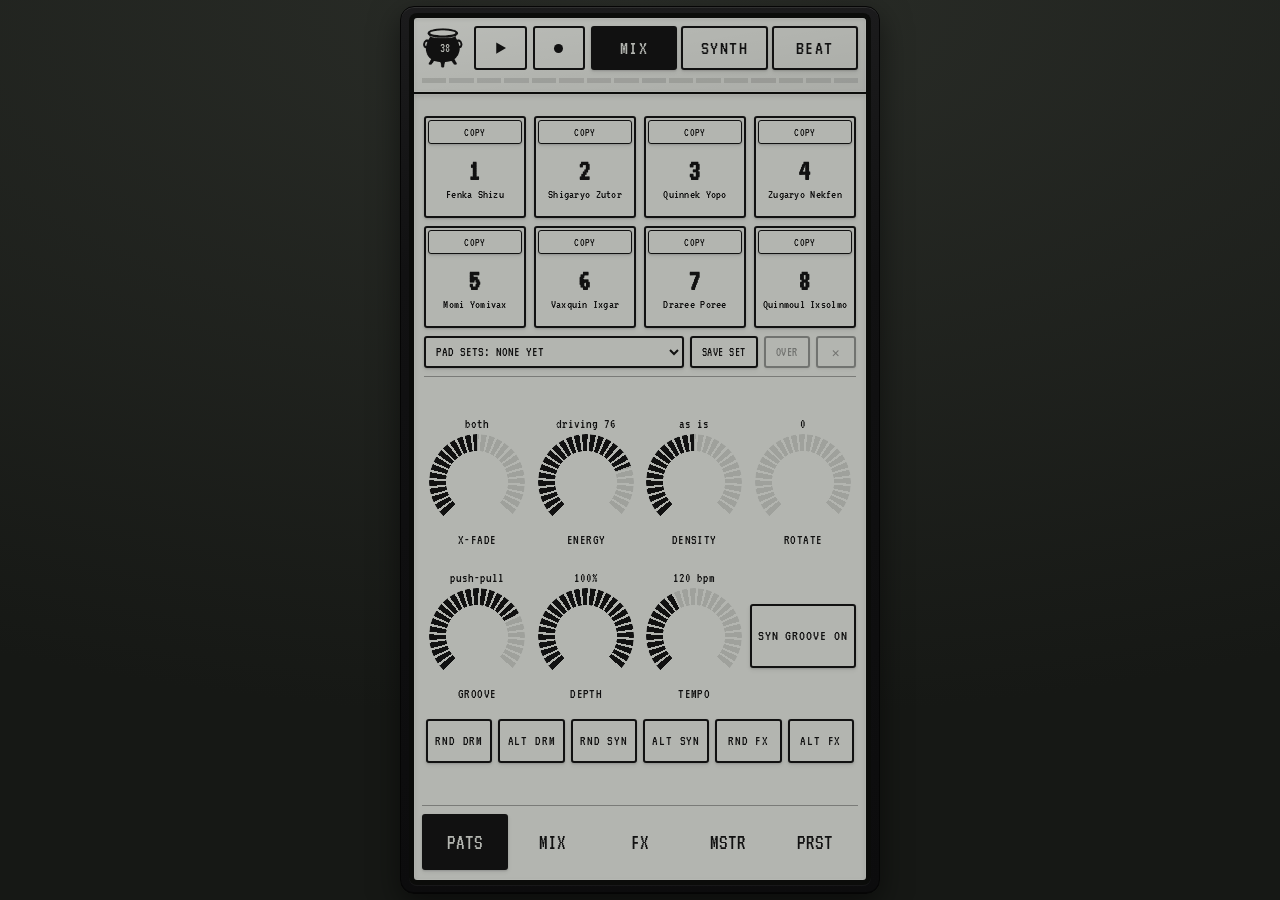
==== index.html @ 6e3d138a "Preferences: new pads from factory clears the pads and fills them with factory presets Co-Authored-B" ====
<!doctype html>
<html lang="en">
<meta charset="utf-8">
<title>Elixir Synth</title>
<meta name="viewport" content="width=device-width, initial-scale=1, maximum-scale=1, user-scalable=no, viewport-fit=cover">
<meta name="apple-mobile-web-app-capable" content="yes">
<meta name="mobile-web-app-capable" content="yes">
<meta name="theme-color" content="#0b0c0a">
<link rel="manifest" href="manifest.webmanifest">
<link rel="icon" href="icons/icon-192.png" sizes="192x192" type="image/png">
<link rel="apple-touch-icon" href="icons/icon-192.png">
<meta name="description" content="Elixir Synth: a phone-first mono synth, drum machine and mixer in the browser, on a JavaScript port of the Erica Synths LXR-02 engine.">
<link rel="preconnect" href="https://fonts.googleapis.com">
<link rel="stylesheet" href="https://fonts.googleapis.com/css2?family=VT323&display=swap">
<style>

/* ==== Elixir Synth: the phone screen ====
   One pane of blue backlit LCD in a black bezel on a dark case, like a character module: the pixels lit near-white on
   the blue, a faint ghost of the unlit ones, a soft glow round the lit ones, and a pixel font throughout. Buttons are outlined
   boxes that invert when pressed or chosen; faders and meters are segmented bar graphs. Sections inside the screen
   are parted by thin ink lines; the sheets that open over it (sequencer, settings, chooser, loop length) are panes of
   their own. Nothing scrolls but the presets list and the pop-ups' lists. Sizes that follow the screen's width (Nvw) stop
   growing past a 412 px screen (a Pixel 9a), so on a wider screen or a desktop browser the text still fits. */

/* ---- the page and the screen ---- */
* { box-sizing: border-box; }
html, body { margin: 0; overscroll-behavior: none; }
[hidden] { display: none !important; }
body { padding: max(6px, env(safe-area-inset-top, 0px)) max(6px, env(safe-area-inset-right, 0px)) max(6px, env(safe-area-inset-bottom, 0px)) max(6px, env(safe-area-inset-left, 0px));
  min-height: 100dvh; -webkit-tap-highlight-color: transparent; background: radial-gradient(120% 80% at 50% 0%, #2a2d28, #161815) fixed; }
.m {
  --panel: #2238e6; --ink: #eef3ff; --muted: rgba(225, 233, 255, .7);
  --tint: rgba(225, 235, 255, .08); --tint-2: rgba(225, 235, 255, .15); --ghost: rgba(160, 185, 255, .17); --led: #eef3ff;
  --display: "VT323", ui-monospace, monospace; --body: "VT323", ui-monospace, monospace; --mono: "VT323", ui-monospace, monospace;
  --fs-xs: 1.12rem; --fs-s: 1.25rem; --fs-m: 1.3rem; --fs-l: 1.6rem;
  --rule: 1px solid rgba(225, 235, 255, .38);
  position: relative; max-width: 480px; margin: 0 auto; display: grid; grid-template-rows: auto minmax(0, 1fr); gap: 0;
  height: calc(100dvh - max(6px, env(safe-area-inset-top, 0px)) - max(6px, env(safe-area-inset-bottom, 0px))); padding: 6px 8px 8px;
  font-family: var(--body); color: var(--ink);
  touch-action: manipulation; -webkit-user-select: none; user-select: none;
  -webkit-touch-callout: none; /* a long hold mustn't bring up the phone's own menus */
  /* the case: a dark, slightly warm grey panel, faintly brushed, lit from above; the LCD sits in it below the controls */
  border: 1px solid #070707; border-radius: 14px;
  background: linear-gradient(180deg, #34363a, #26282b 22%, #1f2124),
    repeating-linear-gradient(90deg, rgba(255, 255, 255, .012) 0 1px, transparent 1px 3px);
  background-blend-mode: normal;
  box-shadow: inset 0 1px 0 rgba(255, 255, 255, .09), inset 0 -1px 0 rgba(0, 0, 0, .5), 0 10px 30px rgba(0, 0, 0, .5);
}
/* the LCD: its pages and page buttons, in a black bezel sunk into the case */
.m-screen {
  position: relative; display: grid; grid-template-rows: minmax(0, 1fr) auto; min-height: 0; padding: 8px 8px 10px;
  color: var(--ink);
  border: 5px solid #0b0c0a; border-radius: 8px;
  /* uneven backlighting: lit from LEDs along the lower edge, as a cheap LCD is, so it glows brighter near
     the bottom corners, fades toward the top, and has a dim patch where the light doesn't quite reach; the glass
     texture sits over it (all behind the pixels, so the type stays as bright) */
  background-color: var(--panel);
  background-image: linear-gradient(170deg, rgba(255, 255, 255, .1), rgba(255, 255, 255, 0) 38%, rgba(0, 0, 0, .05)),
    repeating-linear-gradient(0deg, rgba(0, 0, 0, .03) 0 1px, transparent 1px 3px), repeating-linear-gradient(90deg, rgba(0, 0, 0, .03) 0 1px, transparent 1px 3px),
    radial-gradient(60% 34% at 12% 100%, rgba(185, 215, 255, .6), rgba(185, 215, 255, 0) 70%),
    radial-gradient(52% 30% at 88% 102%, rgba(170, 205, 255, .45), rgba(170, 205, 255, 0) 70%),
    radial-gradient(45% 25% at 50% 104%, rgba(200, 225, 255, .26), rgba(200, 225, 255, 0) 75%),
    radial-gradient(38% 22% at 72% 38%, rgba(6, 12, 90, .16), rgba(6, 12, 90, 0) 70%),
    radial-gradient(30% 18% at 22% 30%, rgba(210, 230, 255, .08), rgba(210, 230, 255, 0) 70%),
    linear-gradient(180deg, rgba(6, 12, 90, .22) 0%, rgba(6, 12, 90, 0) 30%),
    radial-gradient(130% 100% at 50% 60%, rgba(0, 0, 0, 0) 55%, rgba(4, 8, 70, .3) 100%);
  /* depth: it sits deep in its bezel, the inner shadow heaviest at the top right */
  box-shadow: inset 0 6px 16px rgba(0, 0, 0, .36), inset -8px 8px 18px rgba(0, 0, 0, .2), inset 0 0 0 1px rgba(255, 255, 255, .1), 0 1px 0 rgba(255, 255, 255, .07);
}
/* faded patches: an old LCD loses contrast in places, so a few soft patches show their pixels dimmer (a glass-coloured
   veil, clearest at the top right, a smaller one low on the left, a faint band down the right edge; it never takes a
   touch, and the sheets open above it) */
.m-screen::after { content: ""; position: absolute; inset: 0; border-radius: inherit; pointer-events: none; z-index: 5;
  background: radial-gradient(34% 17% at 76% 24%, rgba(34, 56, 230, .42), rgba(34, 56, 230, 0) 100%),
    radial-gradient(22% 12% at 16% 66%, rgba(34, 56, 230, .38), rgba(34, 56, 230, 0) 100%),
    radial-gradient(14% 9% at 58% 83%, rgba(34, 56, 230, .3), rgba(34, 56, 230, 0) 100%),
    linear-gradient(90deg, rgba(34, 56, 230, 0) 88%, rgba(34, 56, 230, .22) 97%, rgba(34, 56, 230, .1)); }
/* the lit pixels' glow, a little stronger toward the top right, where the light gathers
   (--d, set per control by mDepth in ui.js: 1 at the bottom left, about 1.7 at the top right) */
.m, .m button, .m-title, .m .m-flab, .m .m-vf output { --d: 1; text-shadow: 0 0 calc(2.5px * var(--d)) rgba(205, 220, 255, calc(.38 + .1 * var(--d))); }
.m .m-vtrack i, .m .m-seq-steps i::after, .m .m-seq-steps i::before, .m .m-gr i b { filter: drop-shadow(calc(2px * var(--d, 1)) calc(2.2px * var(--d, 1)) 0 rgba(4, 10, 80, .17)); }
.m .m-btn, .m .m-toggle, .m .m-pload, .m .m-tabs button, .m .m-xy, .m .m-seq-len, .m .m-xyrow select { box-shadow: calc(2px * var(--d, 1)) calc(2.2px * var(--d, 1)) 0 rgba(4, 10, 80, .14); }
.m .m-tabs button:not([aria-selected="true"]) { box-shadow: none; }

/* ---- each mode its own LCD: elixir-synth the blue backlit one above, elixir-beat Elixir Mobile's original grey-green
   (dark ink on a pale green-grey glass, lit from below, its ink casting a shadow rather than glowing), elixir-mix white
   pixels on black. The shared pages (fx, mstr, prst) take the look of the mode they're in ---- */
.m[data-mode="beat"] {
  --panel: #a7b58c; --ink: #17200e; --muted: rgba(23, 32, 14, .62);
  --tint: rgba(23, 32, 14, .07); --tint-2: rgba(23, 32, 14, .12); --ghost: rgba(23, 32, 14, .1); --led: #17200e;
  --rule: 1px solid rgba(23, 32, 14, .32); }
.m[data-mode="beat"] .m-screen {
  background-image: linear-gradient(170deg, rgba(255, 255, 255, .14), rgba(255, 255, 255, 0) 38%, rgba(0, 0, 0, .05)),
    repeating-linear-gradient(0deg, rgba(0, 0, 0, .03) 0 1px, transparent 1px 3px), repeating-linear-gradient(90deg, rgba(0, 0, 0, .03) 0 1px, transparent 1px 3px),
    radial-gradient(60% 34% at 12% 100%, rgba(255, 252, 195, .6), rgba(255, 252, 200, 0) 70%),
    radial-gradient(52% 30% at 88% 102%, rgba(250, 255, 200, .45), rgba(250, 255, 205, 0) 70%),
    radial-gradient(45% 25% at 50% 104%, rgba(255, 255, 215, .26), rgba(255, 255, 220, 0) 75%),
    radial-gradient(38% 22% at 72% 38%, rgba(40, 50, 25, .16), rgba(40, 50, 25, 0) 70%),
    radial-gradient(30% 18% at 22% 30%, rgba(255, 255, 230, .08), rgba(255, 255, 230, 0) 70%),
    linear-gradient(180deg, rgba(30, 38, 20, .22) 0%, rgba(30, 38, 20, 0) 30%),
    radial-gradient(130% 100% at 50% 60%, rgba(0, 0, 0, 0) 55%, rgba(20, 26, 12, .3) 100%); }
.m[data-mode="beat"] .m-screen::after {
  background: radial-gradient(34% 17% at 76% 24%, rgba(167, 181, 140, .42), rgba(167, 181, 140, 0) 100%),
    radial-gradient(22% 12% at 16% 66%, rgba(167, 181, 140, .38), rgba(167, 181, 140, 0) 100%),
    radial-gradient(14% 9% at 58% 83%, rgba(167, 181, 140, .3), rgba(167, 181, 140, 0) 100%),
    linear-gradient(90deg, rgba(167, 181, 140, 0) 88%, rgba(167, 181, 140, .22) 97%, rgba(167, 181, 140, .1)); }
.m[data-mode="beat"], .m[data-mode="beat"] button, .m[data-mode="beat"] .m-title, .m[data-mode="beat"] .m-flab, .m[data-mode="beat"] .m-vf output {
  text-shadow: calc(2px * var(--d)) calc(2.2px * var(--d)) calc(.3px * var(--d)) rgba(23, 32, 14, calc(.16 + .04 * var(--d))); }
.m[data-mode="beat"] .m-vtrack i, .m[data-mode="beat"] .m-seq-steps i::after, .m[data-mode="beat"] .m-seq-steps i::before, .m[data-mode="beat"] .m-gr i b { filter: drop-shadow(calc(2px * var(--d, 1)) calc(2.2px * var(--d, 1)) 0 rgba(23, 32, 14, .17)); }
.m[data-mode="beat"] :is(.m-btn, .m-toggle, .m-pload, .m-tabs button, .m-xy, .m-seq-len, .m-xyrow select) { box-shadow: calc(2px * var(--d, 1)) calc(2.2px * var(--d, 1)) 0 rgba(23, 32, 14, .14); }
.m[data-mode="mix"] {
  --panel: #b3b5b0; --ink: #111; --muted: rgba(17, 17, 17, .7);
  --tint: rgba(17, 17, 17, .07); --tint-2: rgba(17, 17, 17, .13); --ghost: rgba(17, 17, 17, .12); --led: #111;
  --rule: 1px solid rgba(17, 17, 17, .35); }
.m[data-mode="mix"] .m-screen { background-image: none; }
.m[data-mode="mix"] .m-screen::after { background: none; }
.m[data-mode="mix"], .m[data-mode="mix"] button, .m[data-mode="mix"] .m-title, .m[data-mode="mix"] .m-flab, .m[data-mode="mix"] .m-vf output { text-shadow: none; }
.m[data-mode="mix"] .m-vtrack i, .m[data-mode="mix"] .m-seq-steps i::after, .m[data-mode="mix"] .m-seq-steps i::before, .m[data-mode="mix"] .m-gr i b { filter: none; }
.m[data-mode="mix"] :is(.m-btn, .m-toggle, .m-pload, .m-tabs button, .m-xy, .m-seq-len, .m-xyrow select) { box-shadow: none; }
.m[data-mode] .m-tabs button:not([aria-selected="true"]) { box-shadow: none; }

/* cards: the sheets are glass of their own; the sections inside the screen are bare */
.m-card { padding: 16px; border: 4px solid #0b0c0a; border-radius: 8px; background-color: var(--panel);
  background-image: linear-gradient(170deg, rgba(255, 255, 255, .16), rgba(255, 255, 255, 0) 40%, rgba(0, 0, 0, .06)),
    repeating-linear-gradient(0deg, rgba(0, 0, 0, .03) 0 1px, transparent 1px 3px), repeating-linear-gradient(90deg, rgba(0, 0, 0, .03) 0 1px, transparent 1px 3px);
  box-shadow: inset 0 3px 10px rgba(0, 0, 0, .28), inset 0 0 0 1px rgba(255, 255, 255, .1), 0 1px 0 rgba(255, 255, 255, .07); }
.m > .m-card, .m-pages .m-card { background: none; border: 0; border-radius: 0; box-shadow: none; }

/* ---- controls ---- */
.m button { font: inherit; color: var(--ink); border: 0; cursor: pointer; touch-action: manipulation; }
/* buttons: an outlined box, inverted when pressed or chosen */
.m-btn { min-height: 56px; font-size: var(--fs-m) !important; }
.m-big { font-size: 1.1rem !important; }
.m-toggle { min-width: 64px; min-height: 36px; font-size: var(--fs-s) !important; }
.m .m-btn, .m .m-rec, .m .m-toggle, .m .m-pload, .m-tabs button {
  background: transparent !important; border: 2px solid var(--ink); border-radius: 3px; font-weight: 400; text-transform: uppercase; letter-spacing: .06em; }
.m .m-btn:active, .m .m-big, .m .m-play, .m-tabs button[aria-selected="true"], .m .m-toggle[aria-pressed="true"], .m .m-plist li.cur .m-pload, .m .m-rec.on {
  background: var(--ink) !important; color: var(--panel) !important; text-shadow: none; }
.m .m-big:active, .m .m-play:active { transform: none; background: transparent !important; color: var(--ink) !important; }
.m .m-btn:disabled { opacity: .3; }

/* a checkbox drawn as an LCD box: a ticked one is filled */
.m-chk { position: relative; display: flex; align-items: center; gap: 10px; min-height: 40px; text-transform: uppercase; font-size: var(--fs-xs); cursor: pointer; }
.m-chk input { position: absolute; left: 0; top: 0; opacity: 0; width: 1px; height: 1px; margin: 0; }
.m-chk i { flex: none; width: 24px; height: 24px; border: 2px solid var(--ink); border-radius: 2px; box-shadow: inset 0 0 0 3px var(--panel); }
.m-chk input:checked + i { background: var(--ink); }
.m-chk input:focus-visible + i { outline: 2px dashed var(--ink); outline-offset: 2px; }

/* a heading with its controls */
.m-chead { display: flex; align-items: center; justify-content: space-between; }
.m-chead b { font-size: var(--fs-m); }
.m .m-chead b { font-weight: 400; text-transform: uppercase; letter-spacing: .08em; }

/* a meter (the sidechain's duck, the compressor's reduction), segmented */
.m-gr { display: grid; grid-template-columns: auto 1fr auto; gap: 10px; align-items: center; font-size: var(--fs-s); }
.m .m-gr i { height: 14px; border-radius: 0; overflow: hidden; display: flex; justify-content: flex-end;
  background: repeating-linear-gradient(to left, var(--ghost) 0 5px, transparent 5px 8px); }
.m .m-gr i b { height: 100%; width: 0; border-radius: 0; background: repeating-linear-gradient(to left, var(--ink) 0 5px, transparent 5px 8px); background-position: right; }
.m-gr output { font-family: var(--mono); font-size: var(--fs-xs); color: var(--muted); min-width: 4.5em; text-align: right; font-variant-numeric: tabular-nums; }

/* faders: a column of segments, the unlit ones a faint ghost, the value the top lit segment; readout above, label under */
.m-faders { display: grid; gap: 14px; }
.m-vf { display: grid; grid-template-rows: 2.6em auto auto; justify-items: center; gap: 6px; min-width: 0; }
.m-vf output { font-family: var(--mono); text-align: center; white-space: pre-line; align-self: end; overflow: hidden; max-width: 100%; font-variant-numeric: tabular-nums; }
.m .m-vf output { font-size: var(--fs-xs); line-height: 1; color: var(--ink); }
.m .m-flab { font-size: var(--fs-xs); font-weight: 400; text-transform: uppercase; letter-spacing: .03em; }
.m .m-vtrack { --f: 0; position: relative; width: 56px; height: 150px; border-radius: 2px; touch-action: none; cursor: ns-resize; overflow: hidden;
  background: repeating-linear-gradient(to top, var(--ghost) 0 5px, transparent 5px 8px); background-position: bottom; }
.m .m-vtrack i { position: absolute; left: 0; right: 0; bottom: 0; height: round(down, calc(var(--f) * 100%), 8px);
  background: repeating-linear-gradient(to top, var(--ink) 0 5px, transparent 5px 8px); background-position: bottom; }
.m .m-vtrack b { position: absolute; display: none; }
.m .m-vf.held .m-vtrack { outline: 2px solid var(--ink); outline-offset: 3px; }
/* a fader with a sequencer moving it: its label inverted, its own setting a bar across the track */
.m .m-vf.seq .m-flab { background: var(--ink); color: var(--panel); padding: 0 4px; text-shadow: none; }
.m .m-vtrack.mod { overflow: visible; }
.m .m-vtrack.mod b { display: block; left: -3px; right: -3px; height: 4px; border-radius: 0; bottom: calc(var(--b) * (100% - 4px)); background: var(--ink); box-shadow: 0 0 0 2px var(--panel); }

/* the big faders (perf): a two-line readout, tracks as tall as the page */
:is(#m-perf, #m-beatf, #m-patsf) .m-vf { display: flex; flex-direction: column; align-items: center; min-height: 0; gap: 3px; }
:is(#m-perf, #m-beatf, #m-patsf) .m-vf output { font-size: min(var(--fs-xs), 3.9vw, 16px); line-height: 1; color: var(--ink); height: 2.5em; display: flex; align-items: flex-end; justify-content: center; flex: none; align-self: stretch; }
.m #m-perf .m-flab { font-size: min(var(--fs-xs), 3.9vw, 16px); letter-spacing: -.02em; white-space: nowrap; line-height: 1.2; }
#m-perf .m-vtrack { width: min(56px, 100%); flex: 1; height: auto; min-height: 48px; }

/* the dials (perf): a ring of segments over three quarters of a turn, lit up to the value, the CC number in the middle;
   as big as the cell lets them be, the readout over and the label under */
.m .m-dial { container-type: size; display: flex; flex-direction: column; align-items: center; justify-content: center; gap: 2px; min-height: 0; }
.m :is(#m-perf, #m-beatf, #m-patsf) .m-dial output { height: auto; font-size: min(var(--fs-xs), 3.7vw, 15.2px); white-space: nowrap; align-items: center; }
.m :is(#m-perf, #m-beatf, #m-patsf) .m-dial .m-flab { font-size: min(var(--fs-xs), 3.7vw, 15.2px); max-width: 100%; overflow: hidden; text-overflow: ellipsis; }
.m :is(#m-perf, #m-beatf, #m-patsf) .m-dial .m-vtrack { --s: min(100cqw - 6px, 100cqh - 44px, 96px); flex: none; width: var(--s); height: var(--s); min-height: 0; border-radius: 50%;
  overflow: visible; cursor: ns-resize; background: none; }
.m .m-dial .m-vtrack::before, .m .m-dial .m-vtrack i { content: ''; position: absolute; inset: 0; height: auto; border-radius: 50%;
  -webkit-mask: radial-gradient(closest-side, transparent 64%, #000 65%, #000 99%, transparent 100%), repeating-conic-gradient(from 225deg, #000 0 7deg, transparent 7deg 10deg);
  -webkit-mask-composite: source-in; mask: radial-gradient(closest-side, transparent 64%, #000 65%, #000 99%, transparent 100%) intersect, repeating-conic-gradient(from 225deg, #000 0 7deg, transparent 7deg 10deg); }
.m .m-dial .m-vtrack::before { background: conic-gradient(from 225deg, var(--ghost) 0 270deg, transparent 270deg); }
.m .m-dial .m-vtrack i { background: conic-gradient(from 225deg, var(--ink) 0 calc(var(--f) * 270deg), transparent calc(var(--f) * 270deg)); transition: none; }
.m .m-dial .m-vtrack em { position: absolute; inset: 0; display: grid; place-items: center; font-style: normal; font-family: var(--mono);
  font-size: min(var(--fs-xs), 3.4vw, 14px); color: var(--muted); }
/* a dial's own setting under its sequencer: a needle at that angle */
.m .m-dial .m-vtrack.mod b { display: block; left: calc(50% - 2px); right: auto; top: 0; bottom: auto; width: 4px; height: 50%; box-shadow: none;
  -webkit-mask: linear-gradient(#000 0 30%, transparent 30%); mask: linear-gradient(#000 0 30%, transparent 30%);
  transform-origin: 50% 100%; transform: rotate(calc(-135deg + var(--b) * 270deg)); }
.m .m-dial.held .m-vtrack { outline: 2px solid var(--ink); outline-offset: 3px; }

/* the small faders (seq, voice, fx, master): a one-line readout, a narrow label */
.m-row .m-vf, .m-vset .m-vf, .m-seqf .m-vf { display: flex; flex-direction: column; align-items: center; min-height: 0; gap: 2px; }
.m .m-row .m-vf output, .m .m-vset .m-vf output, .m .m-seqf .m-vf output {
  font-size: min(var(--fs-xs), 3.9vw, 16.1px); line-height: 1; height: 1.1em; flex: none; align-self: stretch; text-align: center; white-space: nowrap; max-width: 100%; overflow: hidden; text-overflow: ellipsis; }
.m .m-row .m-flab, .m .m-vset .m-flab, .m .m-seqf .m-flab { font-size: min(1.05rem, 3.7vw, 15.2px); letter-spacing: 0; white-space: nowrap; max-width: 100%; overflow: hidden; text-overflow: ellipsis; }
.m .m-row .m-vtrack, .m .m-vset .m-vtrack, .m .m-seqf .m-vtrack { width: min(52px, 100%); flex: 1; height: auto; min-height: 12px; }

/* ---- the frame: title line, transport, pages, page buttons ---- */
.m-top { display: flex; align-items: baseline; justify-content: space-between; gap: 12px; padding: 0 4px 6px; border-bottom: var(--rule); }
.m-title { font-family: var(--display); font-size: 1.5rem; font-weight: 400; letter-spacing: .14em; text-transform: uppercase; color: var(--ink); }
.m-ver { margin-left: .5em; font-size: .7em; letter-spacing: .06em; text-transform: none; opacity: .7; }
/* (on a narrow phone the title line's spacing tightens) */
@media (max-width: 430px) { .m-title, .m-pagename { letter-spacing: .08em; } .m-top { gap: 6px; } }
/* the title is the mode switch: a tap steps elixir-synth → elixir-beat → elixir-mix */
.m .m-title { background: none; padding: 0; min-height: 36px; text-align: left; white-space: nowrap; cursor: pointer; }
.m .m-title:active { opacity: .6; }
.m-top { align-items: center; }
/* the mode buttons: synth, beat, mix, the one showing inverted */
.m-modes-top { display: grid; grid-template-columns: repeat(3, minmax(0, 1fr)); gap: 4px; flex: 0 1 230px; }
.m .m-modes-top .m-btn { min-height: 40px; padding: 0 2px; font-size: min(var(--fs-xs), 4vw, 16.5px) !important; letter-spacing: .04em; }
.m .m-modes-top .m-btn[aria-selected="true"] { background: var(--ink) !important; color: var(--panel) !important; text-shadow: none; }
.m-sr { position: absolute; width: 1px; height: 1px; overflow: hidden; clip: rect(0 0 0 0); white-space: nowrap; }
.m-pagename { white-space: nowrap; font-family: var(--display); font-size: 1.5rem; font-weight: 400; letter-spacing: .14em; text-transform: uppercase; color: var(--ink); }

/* play, rec, and the step light */
.m-trans { padding: 8px 0; display: grid; grid-template-columns: 1.3fr 1fr 1.1fr; gap: 8px; align-items: stretch; }

.m-play { display: flex; align-items: center; justify-content: center; gap: 10px; min-height: 46px; background: var(--ink) !important;
  color: var(--panel) !important; font-weight: 400; text-transform: uppercase; }
.m .m-play { border: 2px solid var(--ink); border-radius: 3px; letter-spacing: .1em; font-size: var(--fs-m) !important; }
.m-play svg { width: 20px; height: 20px; fill: currentColor; }
.m-play .i-stop, .m-play[aria-pressed="true"] .i-play { display: none; }
.m-play[aria-pressed="true"] .i-stop { display: inline; }
.m .m-rec { display: grid; grid-auto-flow: column; justify-content: center; place-items: center; align-content: center; gap: min(10px, 2vw, 8.2px) !important; min-height: 46px; }
.m-rec i { width: 16px; height: 16px; border-radius: 2px; background: var(--ink); }
.m-rec span { font-family: var(--mono); font-size: var(--fs-s); font-variant-numeric: tabular-nums; }
.m-rec.on i { width: 16px; height: 16px; border-radius: 4px; background: var(--panel); animation: m-blink 1s steps(1) infinite; }
@keyframes m-blink { 50% { opacity: .35; } }
@media (prefers-reduced-motion: reduce) { .m-rec.on i { animation: none; } }
.m .m-rec:disabled { opacity: .35; }
/* the step light: sixteen segments in two rows of eight, the step playing lit */
.m-steps-led { display: grid; grid-template-columns: repeat(8, 1fr); grid-template-rows: 1fr 1fr; gap: 3px; padding: 4px 0; }
.m-steps-led i { background: var(--ghost); border-radius: 1px; }
.m-steps-led i:nth-child(4n+1) { box-shadow: inset 0 -3px 0 var(--tint-2); }
.m-steps-led i.on { background: var(--ink); }

/* the pages sit side by side; swipe across them or tap a page button. Each page is one screen, no scrolling */
.m-pages { display: grid; grid-auto-flow: column; grid-auto-columns: 100%; column-gap: 16px; min-height: 0; padding-top: 6px; overflow: hidden;
  overscroll-behavior-x: contain; scrollbar-width: none; touch-action: none; }
.m-pages::-webkit-scrollbar { display: none; }
.m-panel { display: grid; grid-template-rows: 1fr; gap: 12px; align-content: stretch; min-height: 0; overflow: hidden; }

/* the page buttons, one line of seven along the bottom where a thumb reaches them (each page's full name is on the title line) */
.m-screen > .m-tabs { display: grid; grid-auto-flow: column; grid-auto-columns: minmax(0, 1fr); gap: 2px; margin-top: 6px; padding: 8px 0 0; border-top: var(--rule); }
.m-tabs button { border-color: transparent; min-width: 0; }
.m-tabs button[aria-selected="true"] { border-color: var(--ink); }
.m .m-tabs button { min-height: 56px; padding: 0; font-size: min(1.4rem, 5.2vw, 21.4px) !important; letter-spacing: 0; }

/* ---- perf: twelve dials, three across, and the randomise column beside them ---- */
[data-m-panel="play"] { grid-template-columns: minmax(0, 1fr) 96px; gap: 8px; }
.m-play-card { display: grid; min-height: 0; padding: 6px 2px; }
#m-perf { grid-template-columns: repeat(3, minmax(0, 1fr)); grid-template-rows: repeat(4, minmax(0, 1fr)); gap: 4px 2px; min-height: 0; }
.m-pages .m-rand-card { display: grid; min-height: 0; padding: 6px 2px 6px 8px; border-left: var(--rule); }
.m-rand { display: grid; grid-template-columns: 1fr; grid-template-rows: auto repeat(7, minmax(0, 1fr)); gap: 6px; min-width: 0; height: 100%; }
.m-rand .m-btn { min-height: 0; min-width: 0; padding: 0 2px; letter-spacing: .02em; overflow: hidden; }
.m .m-rand .m-btn { font-size: min(var(--fs-xs), 3.7vw, 15.2px) !important; white-space: nowrap; }
.m-nextbar { gap: 6px; font-size: min(var(--fs-xs), 3.6vw, 14.8px); white-space: nowrap; justify-content: flex-start; padding-left: 4px; min-height: 36px; }
.m-nextbar i { width: 18px; height: 18px; }
/* next bar: a button waiting for the bar flashes */
.m .m-btn.pending { animation: m-flash .5s steps(1) infinite; }
@media (prefers-reduced-motion: reduce) { .m .m-btn.pending { animation: none; outline: 2px dashed var(--ink); outline-offset: 2px; } }

/* ---- seq: what a touch sets, the sixteen steps in two rows, then root, scale, accent, glide and the buttons ---- */
.m-seqpage { display: grid; grid-template-rows: auto auto minmax(0, 1fr) minmax(120px, 34%); gap: 8px; min-height: 0; padding: 6px 2px; }
.m-modes { display: grid; grid-template-columns: repeat(4, minmax(0, 1fr)); gap: 4px; }
.m .m-modes .m-btn { min-height: 44px; padding: 0 2px; font-size: min(var(--fs-xs), 3.9vw, 16px) !important; letter-spacing: .02em; }
.m .m-modes .m-btn[aria-selected="true"] { background: var(--ink) !important; color: var(--panel) !important; text-shadow: none; }
/* the pages: four tabs (the one playing underlined) and the copy button */
.m-npages { display: grid; grid-template-columns: repeat(4, minmax(0, 1fr)) minmax(0, 2.4fr); gap: 4px; }
.m .m-npages .m-btn { min-height: 40px; padding: 0 2px; font-size: min(var(--fs-xs), 3.9vw, 16px) !important; letter-spacing: .02em; white-space: nowrap; overflow: hidden; }
.m .m-npages .m-btn[aria-selected="true"] { background: var(--ink) !important; color: var(--panel) !important; text-shadow: none; }
.m .m-npages .m-btn.now { box-shadow: inset 0 -5px 0 var(--ink); }
.m .m-npages .m-btn.now[aria-selected="true"] { box-shadow: inset 0 -5px 0 var(--panel); }
.m-steps { display: grid; grid-template-columns: repeat(8, minmax(0, 1fr)); grid-template-rows: repeat(2, minmax(0, 1fr)); gap: 8px 4px; min-height: 0; touch-action: none; }
/* a step: its note on top, a bar for its note (or gate) filling from the bottom, A and S lit when accented or sliding */
.m-step { --f: 0; position: relative; display: grid; grid-template-rows: auto minmax(0, 1fr) auto; gap: 2px; min-height: 0; padding: 3px 2px; border: 2px solid var(--ink); border-radius: 2px; }
.m-step:nth-child(4n+1) { box-shadow: inset 3px 0 0 var(--tint-2); }
.m-sn { font-size: min(var(--fs-xs), 3.8vw, 15.6px); line-height: 1; text-align: center; white-space: nowrap; overflow: hidden; }
.m-sbar { display: block; min-height: 0; background: repeating-linear-gradient(to top, var(--ghost) 0 4px, transparent 4px 6px); position: relative; }
.m-sbar::after { content: ""; position: absolute; left: 0; right: 0; bottom: 0; height: round(down, calc(var(--f) * 100%), 6px);
  background: repeating-linear-gradient(to top, var(--ink) 0 4px, transparent 4px 6px); background-position: bottom; transition: height .09s cubic-bezier(.2, .7, .3, 1); }
.m-sm { display: flex; justify-content: space-between; font-size: min(.95rem, 3.4vw, 14px); line-height: 1; }
.m-sm b { font-weight: 400; padding: 0 2px; opacity: .22; }
.m-step.acc .m-sm .a, .m-step.slide .m-sm .s { opacity: 1; background: var(--ink); color: var(--panel); text-shadow: none; }
.m-step.rest .m-sn, .m-step.rest .m-sbar { opacity: .3; }
.m-steps[data-mode="acc"] .m-step.acc, .m-steps[data-mode="slide"] .m-step.slide { background: var(--tint-2); }
.m-steps[data-mode="acc"] .m-sm .a, .m-steps[data-mode="slide"] .m-sm .s { font-size: 1.3em; }
.m-step.now { outline: 3px solid var(--ink); outline-offset: 1px; }
.m-seqlow { display: grid; grid-template-columns: minmax(0, 1fr) 96px; gap: 8px; min-height: 0; border-top: var(--rule); padding-top: 6px; }
.m-seqf { grid-template-columns: repeat(7, minmax(0, 1fr)); grid-template-rows: minmax(0, 1fr); gap: 4px; min-height: 0; }
.m-fxbtns { display: grid; grid-template-rows: repeat(3, minmax(0, 1fr)); gap: 6px; min-height: 0; }
.m-seqpair { display: grid; grid-template-columns: 1fr 1fr; gap: 6px; min-height: 0; }
.m-seqbtns { display: grid; grid-template-rows: repeat(3, minmax(0, 1fr)); gap: 6px; min-height: 0; }
.m-nalgo { display: block; margin-top: 4px; font-size: .85em; letter-spacing: 0; opacity: .8; }
.m .m-seqbtns .m-btn, .m .m-fxbtns .m-btn { flex-direction: column; min-height: 0; font-size: min(var(--fs-xs), 3.8vw, 15.6px) !important; padding: 0 2px; }

/* ---- voice: the section tabs (tone, shape, filter, mod), then that section's faders four by three ---- */
.m-voice-card { display: grid; grid-template-rows: auto minmax(0, 1fr); gap: 10px; min-height: 0; padding: 10px 2px; }
.m-vsec { display: grid; grid-template-columns: repeat(4, minmax(0, 1fr)); gap: 0; align-items: end; border-bottom: 2px solid var(--ink); }
.m .m-vsec .m-btn { min-height: 44px; margin-bottom: -2px; border-color: transparent; border-bottom: 0; border-radius: 4px 4px 0 0; box-shadow: none; opacity: .8; }
.m .m-vsec .m-btn[aria-selected="true"] { position: relative; z-index: 1; background: var(--panel) !important; color: var(--ink) !important; border-color: var(--ink); opacity: 1; text-shadow: inherit; }
.m-vsets { display: grid; min-height: 0; margin-top: -10px; padding: 14px 4px 6px; border: 2px solid var(--ink); border-top: 0; }
.m-vset { grid-template-columns: repeat(4, minmax(0, 1fr)); grid-template-rows: repeat(3, minmax(0, 1fr)); gap: 8px 4px; min-height: 0; }

/* ---- x/y: the two picks, then the pad: a dot grid with a square cursor ---- */
.m-xy-card { display: grid; grid-template-rows: auto auto minmax(0, 1fr); gap: 8px; min-height: 0; padding: 10px 2px; }
.m-xyrow { display: grid; grid-template-columns: 2.6em 1fr; gap: 8px; align-items: center; text-transform: uppercase; font-size: var(--fs-s); }
.m-xyrow select { min-width: 0; min-height: 44px; font: inherit; font-size: var(--fs-s); text-transform: uppercase; color: var(--ink);
  background: transparent; border: 2px solid var(--ink); border-radius: 3px; padding: 0 8px; }
.m .m-xy { position: relative; min-height: 0; border: 2px solid var(--ink); border-radius: 2px; touch-action: none; cursor: crosshair; overflow: hidden;
  background: radial-gradient(circle, var(--ghost) 1.2px, transparent 1.6px) 0 0 / 12px 12px; }
.m .m-xy i { position: absolute; left: calc(16px + (100% - 32px) * var(--x, 0)); bottom: calc(16px + (100% - 32px) * var(--y, 0)); width: 24px; height: 24px; margin: 0 0 -12px -12px;
  border-radius: 2px; background: var(--ink); box-shadow: 0 0 0 3px var(--panel), 0 0 0 5px var(--ink); pointer-events: none; }
.m .m-xy.held i { background: var(--panel); }
.m-xy span { position: absolute; font-size: var(--fs-xs); pointer-events: none; line-height: 1; }
.m-xy output { position: absolute; left: 8px; top: 8px; text-align: left; font-family: var(--mono); font-size: var(--fs-xs); line-height: 1.05; white-space: pre-line; pointer-events: none; }
.m .m-xy span, .m .m-xy output { color: var(--ink); opacity: .8; font-weight: 400; text-transform: uppercase; }
.m-xy-x { right: 8px; bottom: 7px; }
.m-xy-y { left: 8px; bottom: 7px; }

/* ---- fx: the echo row and the ring mod row, each its name over its faders, then random, alter, undo ---- */
.m-fx-card { display: grid; grid-template-rows: minmax(0, 1fr) minmax(0, 1fr) minmax(0, 1fr) auto; gap: 8px; min-height: 0; padding: 8px 2px; }
.m-fxbtns { grid-template-rows: none; grid-template-columns: 1.3fr 1fr 1fr; }
.m .m-fxbtns .m-btn { min-height: 52px; }
.m-fx-row { display: grid; grid-template-rows: auto minmax(0, 1fr); gap: 2px; min-height: 0; }
.m-fx-row + .m-fx-row { border-top: var(--rule); padding-top: 6px; }
.m-fxhead { display: flex; align-items: center; justify-content: space-between; gap: 10px; min-height: 36px; }
.m-fxhead b { font-weight: 400; text-transform: uppercase; letter-spacing: .08em; font-size: var(--fs-m); padding-left: 4px; }
.m-fxhead .m-chk { min-height: 36px; gap: 8px; }
.m-fxhead .m-chk i { width: 22px; height: 22px; }
/* five to a row everywhere small faders sit in rows, so the columns line up */
.m-row { grid-template-columns: repeat(6, minmax(0, 1fr)); grid-template-rows: minmax(0, 1fr); gap: 4px; min-height: 0; }
#m-echo, #m-comp, #m-verb { grid-template-columns: repeat(5, minmax(0, 1fr)); }
#m-ring { grid-template-columns: repeat(5, minmax(0, 1fr)); }

/* ---- mstr: the distortion, then the compressor, each a heading and a row ---- */
.m-comp-card { display: grid; grid-template-rows: auto minmax(0, 1fr) auto minmax(0, 1fr); gap: 6px; min-height: 0; padding: 8px 6px 8px 4px; }
.m-comp-card .m-chead { gap: 10px; min-height: 44px; }
.m-comp-card .m-chead:not(:first-child) { border-top: var(--rule); padding-top: 6px; }
.m-comp-card .m-chead b { white-space: nowrap; }
.m-comp-card .m-gr { flex: 1; grid-template-columns: 1fr auto; gap: 8px; }
.m-comp-card .m-toggle { min-width: 56px; min-height: 40px; }
#m-comp.off { opacity: .4; }

/* ---- prst: save at the top, the list between (it scrolls), the file buttons and credits at the foot ---- */
.m-presets-card { display: grid; grid-template-rows: auto auto auto minmax(0, 1fr) auto auto; gap: 6px; min-height: 0; padding: 8px 2px; }
/* save new, and save over the loaded preset */
.m-psaves { display: grid; grid-template-columns: 1fr 1.6fr; gap: 8px; }
.m-psaves .m-btn { min-height: 56px; font-size: var(--fs-xs) !important; padding: 0 6px; overflow: hidden; text-overflow: ellipsis; white-space: nowrap; }
/* a passing note under them, taking no room while empty */
.m-note { margin: 0; min-height: 1.2em; font-size: var(--fs-s); color: var(--muted); }
.m-presets-card .m-note:empty { min-height: 0; height: 0; margin-top: -6px; }
.m-plist { list-style: none; margin: 4px 0 0; padding: 4px 0 0; display: grid; gap: 4px; align-content: start; min-height: 0;
  overflow-y: auto; overscroll-behavior: contain; border-top: var(--rule); touch-action: pan-y; }
.m-plist li { display: flex; align-items: center; gap: 6px; }
.m-pgroup { font-size: var(--fs-xs); text-transform: uppercase; letter-spacing: .08em; color: var(--muted); padding: 10px 4px 2px; }
.m-pload { flex: 1; min-width: 0; display: flex; align-items: center; justify-content: space-between; gap: 10px; text-align: left; min-height: 46px; padding: 0 14px; }
.m-pload b { font-weight: 500; white-space: nowrap; overflow: hidden; text-overflow: ellipsis; }
.m-pload small { font-family: var(--mono); font-size: var(--fs-xs); color: var(--muted); flex: none; }
.m-plist li.cur .m-pload small { color: inherit; opacity: .7; }
/* a preset waiting for the next bar: its row flashes on and off */
.m .m-plist li.pending .m-pload { animation: m-flash .5s steps(1) infinite; }
@keyframes m-flash { 50% { opacity: .25; } }
@media (prefers-reduced-motion: reduce) { .m .m-plist li.pending .m-pload { animation: none; outline: 2px dashed var(--ink); outline-offset: 2px; } }
.m-pdel { border-radius: 10px; background: none; color: var(--muted) !important; }
.m .m-pdel { min-height: 46px; min-width: 40px; padding: 0; text-align: center; font-size: 1.2rem !important; text-transform: uppercase; }
.m-pio { display: grid; grid-template-columns: repeat(auto-fit, minmax(0, 1fr)); gap: 10px; }
.m-pio .m-btn { min-height: 46px; font-size: var(--fs-xs) !important; white-space: nowrap; letter-spacing: 0; padding: 0 4px; }
.m-file { display: grid; place-items: center; cursor: pointer; position: relative; overflow: hidden; }
.m-file input { position: absolute; inset: 0; opacity: 0; cursor: pointer; font-size: 0; }
.m-install { margin-top: 10px; }
.m-install[hidden] { display: none; }
.m-foot { color: var(--muted); text-align: center; padding: 0; font-size: .95rem; line-height: 1.2; }
.m-foot a { color: inherit; }

/* ---- the fader step sequencer: a sheet over the bottom of the screen, leaving play and record above it free; sixteen
   step bars in two rows (the ones past the length faint), length, slew, speed and depth as horizontal segmented bars,
   then randomise and done ---- */
.m-seq { position: fixed; left: 0; right: 0; bottom: 0; z-index: 10; pointer-events: none; display: flex; align-items: flex-end; justify-content: center;
  padding: 16px max(16px, env(safe-area-inset-right, 0px)) max(16px, env(safe-area-inset-bottom, 0px)) max(16px, env(safe-area-inset-left, 0px)); }
.m-seq[hidden] { display: none; }
.m-seq-card { width: 100%; max-width: 480px; height: min(calc(100dvh - 150px), 640px); display: grid; grid-template-rows: auto minmax(0, 1fr) auto auto auto auto auto; gap: 12px;
  pointer-events: auto; box-shadow: 0 -8px 30px rgba(0, 0, 0, .5), inset 0 3px 10px rgba(0, 0, 0, .28); }
.m-seq .m-chead { gap: 10px; }
.m-seq .m-chead output { flex: 1; text-align: right; color: var(--muted); font-size: var(--fs-s); }
.m-seq-steps { display: grid; grid-template-columns: repeat(8, 1fr); gap: 6px; height: auto; min-height: 60px; touch-action: none; }
.m-seq-steps i { --up: 0; --dn: 0; position: relative; border-radius: 2px;
  background: linear-gradient(var(--ink), var(--ink)) center / 100% 2px no-repeat, repeating-linear-gradient(to top, var(--ghost) 0 5px, transparent 5px 8px); }
/* a step's offset: lit up from the middle line, or down from it */
.m-seq-steps i::after, .m-seq-steps i::before { content: ""; position: absolute; left: 0; right: 0; background: repeating-linear-gradient(to top, var(--ink) 0 5px, transparent 5px 8px); }
.m-seq-steps i::after { bottom: 50%; height: calc(var(--up) * 50%); background-position: bottom; }
.m-seq-steps i::before { top: 50%; height: calc(var(--dn) * 50%); background: repeating-linear-gradient(to bottom, var(--ink) 0 5px, transparent 5px 8px); }
.m-seq-steps i.off { opacity: .25; }
.m-seq-steps i.now { outline: 2px solid var(--ink); outline-offset: 2px; }
/* a horizontal bar (also the randomisers' settings) */
.m-seq-lenrow { display: grid; grid-template-columns: 4.5em 1fr 5.5em; gap: 12px; align-items: center; text-transform: uppercase; }
.m-seq-lenrow output { min-width: 5.5em; text-align: right; }
.m-seq-len { --f: 1; position: relative; height: 36px; touch-action: none; border: 2px solid var(--ink); border-radius: 2px;
  background: repeating-linear-gradient(to right, var(--ghost) 0 5px, transparent 5px 8px) 4px 4px / calc(100% - 8px) calc(100% - 8px) no-repeat; }
.m-seq-len i { position: absolute; left: 4px; top: 4px; bottom: 4px; width: calc((100% - 8px) * var(--w, 1));
  background: repeating-linear-gradient(to right, var(--ink) 0 5px, transparent 5px 8px); }
.m-seq-btns { display: grid; grid-template-columns: 1.3fr 1fr 0.9fr; gap: 8px; }
.m .m-seq-type { font-size: min(var(--fs-xs), 3.8vw, 15.7px) !important; padding: 0 2px; letter-spacing: 0; }
.m-seq-btns .m-btn { min-height: 52px; }

/* ---- LCD fade: liquid crystal is slow, so segments come on quickly and linger a moment going off. The faders' and
   meters' lit segments, the step bars and the inverted buttons and tabs ease rather than jump (off slower than on);
   type changes as it does on a real LCD, at once ---- */
.m .m-vtrack i, .m .m-gr i b { transition: height .09s cubic-bezier(.2, .7, .3, 1), width .09s cubic-bezier(.2, .7, .3, 1); }
.m .m-seq-steps i::after, .m .m-seq-steps i::before { transition: height .09s cubic-bezier(.2, .7, .3, 1); }
.m .m-btn, .m .m-toggle, .m .m-pload, .m .m-tabs button, .m .m-trans button { transition: background-color .22s ease-out, color .22s ease-out, opacity .22s ease-out; }
.m .m-btn:active, .m .m-tabs button[aria-selected="true"], .m .m-toggle[aria-pressed="true"], .m .m-play[aria-pressed="true"] { transition-duration: .06s; }
.m .m-seq-steps i.now, .m .m-xy i { transition: outline-color .2s ease-out, left .07s linear, bottom .07s linear; }
/* a fader moved by MIDI follows the knob straight away */
.m .m-vf.cc .m-vtrack i { transition: none; }
@media (prefers-reduced-motion: reduce) { .m .m-vtrack i, .m .m-gr i b, .m .m-seq-steps i::after, .m .m-seq-steps i::before, .m .m-btn, .m .m-toggle, .m .m-pload, .m .m-tabs button, .m .m-trans button, .m .m-xy i { transition: none; } }
.m-xyrow option, .m-xyrow optgroup { color: #0b0c0a; background: #eef3ff; }

/* ==== elixir-beat ==== */
/* pattern: nine dials, three by three, and the randomise column beside them */
[data-m-panel="beat"] { grid-template-columns: minmax(0, 1fr) 96px; gap: 8px; }
#m-beatf { grid-template-columns: repeat(3, minmax(0, 1fr)); grid-template-rows: repeat(3, minmax(0, 1fr)); gap: 4px 2px; min-height: 0; }
.m-brand { grid-template-rows: repeat(5, minmax(0, 1fr)); }
/* steps: the mode and edit buttons, then a row per track of sixteen cells (a gap every four); a hit is filled, an accent
   has a notch, a hit on some bars only is hatched, the step playing is outlined */
.m-bstep-card { display: grid; grid-template-rows: auto minmax(0, 1fr); gap: 10px; min-height: 0; padding: 6px 2px; }
.m-bgrid { display: grid; grid-template-columns: 3.3em repeat(16, minmax(0, 1fr)); grid-template-rows: repeat(6, minmax(0, 1fr)); gap: 6px 2px; min-height: 0; touch-action: none; }
.m-blab { align-self: center; font-size: min(var(--fs-xs), 3.6vw, 15px); line-height: 1; text-transform: uppercase; white-space: nowrap; overflow: hidden; }
.m .m-bcell { position: relative; min-width: 0; min-height: 0; border: 2px solid var(--ink); border-radius: 2px; opacity: .55; }
.m .m-bcell[data-s="4"], .m .m-bcell[data-s="8"], .m .m-bcell[data-s="12"] { margin-left: 4px; }
.m .m-bcell[data-s="0"], .m .m-bcell[data-s="4"], .m .m-bcell[data-s="8"], .m .m-bcell[data-s="12"] { opacity: .8; }
.m .m-bcell.on { opacity: 1; background: var(--ink); }
.m .m-bcell.cond { background: repeating-linear-gradient(135deg, var(--ink) 0 2px, transparent 2px 5px); }
.m .m-bcell.acc::after { content: ""; position: absolute; left: 20%; right: 20%; top: 3px; height: 5px; background: var(--panel); }
.m .m-bcell.now { outline: 2px solid var(--ink); outline-offset: 1px; opacity: 1; }
.m-bgrid[data-mode="acc"] .m-bcell:not(.acc) { opacity: .35; }
/* kit: the kit's name between two arrows, then a tab per voice and its faders */
.m-kit-card { display: grid; grid-template-rows: auto auto minmax(0, 1fr); gap: 10px; min-height: 0; padding: 8px 2px; }
.m-kitrow { display: grid; grid-template-columns: 56px minmax(0, 1fr) 56px; gap: 8px; align-items: center; }
.m .m-kitrow .m-btn { min-height: 48px; padding: 0; font-size: 1.6rem !important; }
.m-kitrow output { text-align: center; text-transform: uppercase; font-size: var(--fs-m); white-space: nowrap; overflow: hidden; text-overflow: ellipsis; }
.m-bvsec { grid-template-columns: repeat(5, minmax(0, 1fr)); }
.m .m-bvsec .m-btn { padding: 0 2px; font-size: min(var(--fs-xs), 3.8vw, 15.6px) !important; letter-spacing: 0; }

/* ==== elixir-mix: a column per channel: level fader, meter, mute, then the echo and reverb sends ==== */
.m-mix-card { display: grid; grid-template-rows: minmax(0, 1.7fr) auto auto auto minmax(0, 1fr) auto minmax(0, 1fr); gap: 6px; min-height: 0; padding: 6px 2px; }
.m-mixlvl, .m-mixsend { grid-template-columns: repeat(6, minmax(0, 1fr)); }
.m-mix-card .m-chead { border-top: var(--rule); padding-top: 4px; }
.m-mix-card .m-chead b { font-size: var(--fs-s); }
.m-mixstrip { display: grid; grid-template-columns: repeat(6, minmax(0, 1fr)); gap: 4px; }
.m .m-mute { min-width: 0; min-height: 40px; padding: 0; font-size: min(var(--fs-xs), 3.7vw, 15px) !important; letter-spacing: 0; }
.m-meter { display: block; height: 10px; margin: 0 4px; overflow: hidden;
  background: repeating-linear-gradient(to right, var(--ghost) 0 4px, transparent 4px 6px); }
.m-meter b { display: block; height: 100%; width: 0; background: repeating-linear-gradient(to right, var(--ink) 0 4px, transparent 4px 6px); transition: width .06s linear; }

/* ==== the hardware above the LCD: the same in every mode. Silkscreened labels, the logo, and real keys: soft
   rounded caps a little raised off the case, pressed in while held or chosen, each with a small LED that lights for the
   mode showing, while playing (green) and while recording (red). The step lights are sixteen small amber LEDs ==== */
.m-top, .m-trans { --hw-ink: #d4d6d0; --hw-dim: #8d908a; text-shadow: none; }
.m .m-top, .m > .m-card.m-trans { border: 0; background: none; }
.m-top { padding: 4px 4px 8px; }
.m .m-top .m-title { color: var(--hw-ink); text-shadow: 0 -1px 0 rgba(0, 0, 0, .6); font-family: system-ui, -apple-system, "Segoe UI", Roboto, sans-serif;
  font-size: 1.05rem; font-weight: 700; letter-spacing: .32em; }
.m .m-top .m-ver { color: var(--hw-dim); font-weight: 400; letter-spacing: .08em; font-size: .62em; opacity: 1; }
.m .m-top .m-btn, .m .m-trans button {
  position: relative; color: var(--hw-ink) !important; text-shadow: 0 -1px 0 rgba(0, 0, 0, .55);
  font-family: system-ui, -apple-system, "Segoe UI", Roboto, sans-serif; font-weight: 600; letter-spacing: .12em;
  background: linear-gradient(180deg, #44474c, #36383c 55%, #2f3134) !important;
  border: 1px solid #0c0c0d; border-radius: 6px;
  box-shadow: inset 0 1px 0 rgba(255, 255, 255, .12), 0 2px 0 #121314, 0 3px 4px rgba(0, 0, 0, .45) !important;
  transition: box-shadow .08s, transform .08s, background .08s; }
.m .m-top .m-btn { font-size: .72rem !important; }
.m .m-trans button { font-size: .9rem !important; }
.m .m-top .m-btn:active, .m .m-top .m-btn[aria-selected="true"], .m .m-trans button:active, .m .m-trans .m-play[aria-pressed="true"], .m .m-trans .m-rec.on {
  transform: translateY(1px); background: linear-gradient(180deg, #303236, #2b2d30) !important;
  box-shadow: inset 0 1px 3px rgba(0, 0, 0, .55), 0 1px 0 rgba(255, 255, 255, .04) !important; }
/* the LEDs: a mode key's above its label, play's and rec's beside theirs */
.m .m-top .m-btn::before { content: ""; position: absolute; left: 50%; top: 5px; width: 6px; height: 3px; margin-left: -3px; border-radius: 2px;
  background: #3b2a12; box-shadow: inset 0 0 1px rgba(0, 0, 0, .6); }
.m .m-top .m-btn[aria-selected="true"]::before { background: #ffb547; box-shadow: 0 0 5px rgba(255, 170, 60, .8); }
.m .m-top .m-btn { padding-top: 8px; }
.m .m-trans .m-play svg { width: 14px; height: 14px; fill: var(--hw-ink); }
.m .m-trans .m-play::after { content: ""; width: 7px; height: 7px; border-radius: 50%; background: #17331a; box-shadow: inset 0 0 1px rgba(0, 0, 0, .7); }
.m .m-trans .m-play[aria-pressed="true"]::after { background: #59e46b; box-shadow: 0 0 6px rgba(80, 230, 100, .8); }
.m .m-trans .m-rec i { width: 8px; height: 8px; border-radius: 50%; background: #3a1414; box-shadow: inset 0 0 1px rgba(0, 0, 0, .7); }
.m .m-trans .m-rec.on i { width: 8px; height: 8px; border-radius: 50%; background: #ff4a3d; box-shadow: 0 0 6px rgba(255, 70, 50, .85); }
.m .m-trans .m-rec span { font-family: system-ui, -apple-system, "Segoe UI", Roboto, sans-serif; font-size: .9rem; }
.m-trans { padding: 2px 4px 10px; }
.m .m-top .m-steps-led { gap: 5px 4px; padding: 6px 4px; border-radius: 4px; background: #141517; box-shadow: inset 0 1px 3px rgba(0, 0, 0, .7), 0 1px 0 rgba(255, 255, 255, .05); }
.m .m-top .m-steps-led i { border-radius: 2px; background: #2e2210; box-shadow: none; }
.m .m-top .m-steps-led i:nth-child(4n+1) { background: #3a2a12; box-shadow: none; }
.m .m-top .m-steps-led i.on { background: #ffb547; box-shadow: 0 0 5px rgba(255, 170, 60, .75); }
.m .m-top .m-modes-top .m-btn[aria-selected="true"] { color: #fff !important; }

/* steps and pages past the note sequence's length: there, but not played */
.m .m-step.out, .m .m-npages .m-btn.out { opacity: .32; }

/* ==== one line of hardware: the cauldron (tap: the next mode; the version stamped on it in the case's colour), play,
   rec and the three mode keys, with the sixteen step LEDs in a slim strip under them ==== */
.m .m-top { display: grid; grid-template-columns: 46px minmax(0, 1fr) minmax(0, 2.4fr); grid-template-rows: auto auto; align-items: stretch;
  gap: 6px 6px; padding: 2px 2px 8px; }
.m .m-top .m-title { position: relative; display: block; width: 46px; height: 44px; min-height: 0; padding: 0; letter-spacing: 0; }
.m .m-top .m-cauldron { position: absolute; inset: 0; background: linear-gradient(180deg, #e2e4de, #b9bcb5);
  -webkit-mask: url([data-uri]) center / contain no-repeat; mask: url([data-uri]) center / contain no-repeat;
  filter: drop-shadow(0 -1px 0 rgba(0, 0, 0, .5)); }
.m .m-top .m-ver { position: absolute; left: 0; right: 0; top: 52%; margin: 0; text-align: center; color: #2a2c2f; font: 700 10px/1 system-ui, -apple-system, "Segoe UI", Roboto, sans-serif;
  letter-spacing: 0; opacity: 1; text-shadow: none; }
.m .m-top .m-trans { display: grid; grid-template-columns: 1fr 1fr; gap: 6px; padding: 0; }
.m .m-top .m-trans button { min-height: 44px; padding: 0 2px; gap: 5px; }
.m .m-top .m-trans .m-play { display: flex; }
.m .m-top .m-trans .m-rec span { font-size: .68rem; letter-spacing: .02em; overflow: hidden; }
/* rec is its red LED alone until it's recording, then the time beside it */
.m .m-top .m-trans .m-rec:not(.on) span { display: none; }
.m .m-top .m-trans button { overflow: hidden; }
.m .m-top .m-modes-top { flex: none; }
.m .m-top .m-modes-top .m-btn { min-height: 44px; font-size: min(.72rem, 3.1vw) !important; letter-spacing: .08em; }
.m .m-top .m-steps-led { grid-column: 1 / -1; grid-template-columns: repeat(16, 1fr); grid-template-rows: 5px; gap: 3px; padding: 4px 6px; }

/* mix's patterns page: eight pads in two rows of four, the one playing filled, the one waiting for the bar flashing; and
   under them the crossfader, beat to synth */
.m-home-card { position: relative; display: grid; grid-template-rows: auto minmax(0, 1fr); gap: 8px; min-height: 0; padding: 8px 2px; }
.m-pats { display: grid; grid-template-columns: repeat(4, minmax(0, 1fr)); gap: 8px; }
.m-patw { position: relative; aspect-ratio: 1; min-width: 0; }
.m .m-pats .m-pat { position: absolute; inset: 0; width: 100%; height: 100%; padding-top: 25px; }
/* the pad's copy / cancel / paste button: a strip along its top, over the pad */
.m .m-patc { position: absolute; left: 4px; right: 4px; top: 4px; height: 24px; min-height: 0; padding: 0 2px; z-index: 1;
  font-size: min(.72rem, 3vw, 12px) !important; letter-spacing: .04em; border-width: 1.5px; background: var(--panel); color: var(--ink); text-shadow: none; }
.m .m-pat[aria-pressed="true"] + .m-patc { border-color: var(--panel); background: var(--ink); color: var(--panel); }
.m .m-patc.on { animation: m-blink .5s steps(1) infinite; background: var(--ink) !important; color: var(--panel) !important; }
.m .m-patc.paste { font-weight: 700; border-style: dashed; }
.m .m-pat.flash { animation: m-blink .2s steps(1) 2; }
.m .m-patw .m-pat { gap: 2px; padding-bottom: 2px; }
.m .m-patw .m-pat b { font-size: min(1.9rem, 6.4vw); }
.m .m-pat { display: flex; flex-direction: column; align-items: center; justify-content: center; gap: 6px; min-height: 0; padding: 4px 2px; overflow: hidden; }
.m .m-pat b { font-size: min(2.2rem, 9vw); line-height: 1; }
.m .m-pat small { font-size: min(.8rem, 3.2vw); letter-spacing: .02em; text-transform: none; white-space: nowrap; overflow: hidden; text-overflow: ellipsis; max-width: 100%; }
.m .m-pat[aria-pressed="true"] { background: var(--ink) !important; color: var(--panel) !important; text-shadow: none; }
.m .m-pat.pending { animation: m-blink .5s steps(1) infinite; }
/* the pad's preset picker: over the whole page, a list of every preset */
.m-pick { position: absolute; inset: 0; z-index: 5; display: grid; grid-template-rows: auto auto minmax(0, 1fr); gap: 6px; padding: 8px 2px; background: var(--panel); }
.m-pick[hidden] { display: none; }
.m-pickhead { display: flex; align-items: center; justify-content: space-between; gap: 10px; border-bottom: var(--rule); padding-bottom: 6px; }
.m-pickhead b { font-size: var(--fs-m); text-transform: uppercase; }
.m .m-pickhead .m-btn { min-height: 44px; padding: 0 16px; }
.m-picklist { overflow-y: auto; overscroll-behavior: contain; margin: 0; }
.m .m-pat { -webkit-touch-callout: none; user-select: none; -webkit-user-select: none; }
.m-pickbtns { display: grid; grid-template-columns: 1fr 1fr; gap: 6px; }
.m .m-pickbtns .m-btn { min-height: 46px; padding: 0 6px; white-space: nowrap; overflow: hidden; text-overflow: ellipsis; }
.m-home-card /* under the pads: dials for the crossfader, the beat's energy, the synth's density, rotate and tempo, and the randomisers */
#m-patsf { grid-template-columns: repeat(4, minmax(0, 1fr)); grid-template-rows: repeat(2, minmax(0, 150px)) auto; align-content: center; gap: 4px 2px; min-height: 0; border-top: var(--rule); padding-top: 6px; }
.m-patsbtns { order: 9; grid-column: 1 / -1; display: grid; grid-template-columns: repeat(6, minmax(0, 1fr)); height: 52px; gap: 6px; min-height: 0; padding: 4px 2px; }
.m .m-patsbtns .m-btn { min-height: 0; padding: 0 4px; line-height: 1.15; white-space: normal; }
.m #m-patsf .m-dial output, .m #m-patsf .m-dial .m-flab { font-size: min(var(--fs-xs), 3.2vw, 14px); }
.m-patfol { order: 8; align-self: center; height: min(100%, 64px); }
.m .m-patfol { min-height: 0; padding: 0 2px; line-height: 1.15; white-space: normal; font-size: min(var(--fs-xs), 3.6vw, 15px) !important; }
.m .m-patsbtns .m-btn { font-size: min(var(--fs-xs), 3.4vw, 14px) !important; }
.m .m-seqf .m-flab, .m .m-seqf .m-vf output { font-size: min(.95rem, 3.2vw, 13.2px); }

/* ==== the top as a second LCD in its own black bezel, in the colours of the screen below it (blue for synth,
   grey-green for beat, black on grey for mix), the cauldron, keys and step lights all drawn on it; the case round both screens plain black ==== */
.m { border-color: #050505; background: linear-gradient(180deg, #1b1b1c, #111112 30%, #0c0c0d); }
.m .m-top {
  --yl: var(--panel); --yk: var(--ink); --yg: var(--ghost);
  margin-bottom: 8px; padding: 8px 8px 9px; border: 5px solid #0b0c0a; border-radius: 8px;
  background: linear-gradient(170deg, rgba(255, 255, 255, .1), rgba(255, 255, 255, 0) 45%, rgba(0, 0, 0, .05)), var(--panel);
  box-shadow: inset 0 4px 10px rgba(0, 0, 0, .28), inset 0 0 0 1px rgba(255, 255, 255, .12), 0 1px 0 rgba(255, 255, 255, .06);
  text-shadow: none; }
.m .m-top .m-btn, .m .m-trans button {
  font-family: var(--display); font-weight: 400; letter-spacing: .08em; text-transform: uppercase; color: var(--yk) !important; text-shadow: none;
  background: transparent !important; border: 2px solid var(--yk); border-radius: 3px; box-shadow: none !important; transform: none; }
.m .m-top .m-btn:active, .m .m-top .m-btn[aria-selected="true"], .m .m-trans button:active, .m .m-trans .m-play[aria-pressed="true"], .m .m-trans .m-rec.on {
  transform: none; background: var(--yk) !important; color: var(--yl) !important; box-shadow: none !important; }
.m .m-top .m-modes-top .m-btn { font-size: min(1.25rem, 4.6vw) !important; padding-top: 0; }
.m .m-top .m-modes-top .m-btn[aria-selected="true"] { color: var(--yl) !important; }
.m .m-top .m-btn::before { display: none; }
.m .m-trans .m-play svg { fill: currentColor; }
.m .m-trans .m-play::after { width: 6px; height: 6px; border-radius: 0; background: var(--yg); box-shadow: none; }
.m .m-trans .m-play[aria-pressed="true"]::after { background: var(--yl); box-shadow: none; }
.m .m-trans .m-rec i { width: 9px; height: 9px; border-radius: 50%; background: var(--yk); box-shadow: none; }
.m .m-trans .m-rec.on i, .m .m-trans .m-rec.on.on i { background: var(--yl); box-shadow: none; }
.m .m-trans .m-rec span { font-family: var(--mono); font-size: 1rem; }
.m .m-top .m-cauldron { background: var(--yk); filter: none; }
.m .m-top .m-ver { color: var(--yl); font-family: var(--mono); font-weight: 400; font-size: 13px; }
.m .m-top .m-steps-led { padding: 2px 0 0; background: none; box-shadow: none; }
.m .m-top .m-steps-led i, .m .m-top .m-steps-led i:nth-child(4n+1) { border-radius: 0; background: var(--yg); box-shadow: none; }
.m .m-top .m-steps-led i:nth-child(4n+1) { background: var(--tint-2); }
.m .m-top .m-steps-led i.on { background: var(--yk); box-shadow: none; }
/* the two screens meet along a thin line of bezel */
.m .m-top { margin-bottom: 0; border-bottom-width: 0; border-bottom-left-radius: 0; border-bottom-right-radius: 0; }
.m-screen { border-top-width: 2px; border-top-left-radius: 0; border-top-right-radius: 0; }
/* softer shadows inside both screens */
.m-screen { box-shadow: inset 0 2px 5px rgba(0, 0, 0, .12), inset 0 0 0 1px rgba(255, 255, 255, .08), 0 1px 0 rgba(255, 255, 255, .05); }
.m .m-top { box-shadow: inset 0 1px 4px rgba(0, 0, 0, .1), inset 0 0 0 1px rgba(255, 255, 255, .1), 0 1px 0 rgba(255, 255, 255, .05); }
/* the LCD's drop shadow under lit pixels and keys, kept faint */
.m .m-vtrack i, .m .m-seq-steps i::after, .m .m-seq-steps i::before, .m .m-gr i b { filter: drop-shadow(calc(.8px * var(--d, 1)) calc(.9px * var(--d, 1)) 0 rgba(4, 10, 80, .07)); }
.m .m-btn, .m .m-toggle, .m .m-pload, .m .m-tabs button, .m .m-xy, .m .m-seq-len, .m .m-xyrow select { box-shadow: calc(.8px * var(--d, 1)) calc(.9px * var(--d, 1)) 0 rgba(4, 10, 80, .06); }
.m[data-mode="beat"], .m[data-mode="beat"] button, .m[data-mode="beat"] .m-title, .m[data-mode="beat"] .m-flab, .m[data-mode="beat"] .m-vf output {
  text-shadow: calc(.8px * var(--d)) calc(.9px * var(--d)) calc(.3px * var(--d)) rgba(23, 32, 14, calc(.06 + .02 * var(--d))); }
.m[data-mode="beat"] .m-vtrack i, .m[data-mode="beat"] .m-seq-steps i::after, .m[data-mode="beat"] .m-seq-steps i::before, .m[data-mode="beat"] .m-gr i b { filter: drop-shadow(calc(.8px * var(--d, 1)) calc(.9px * var(--d, 1)) 0 rgba(23, 32, 14, .07)); }
/* pad sets: a slim row under the pads, the list of sets, then save set, over and delete */
.m-home-card { grid-template-rows: auto auto minmax(0, 1fr); }
.m-psetrow { display: grid; grid-template-columns: minmax(0, 1fr) auto auto 40px; gap: 6px; }
.m-psetrow select { min-width: 0; height: 36px; font: inherit; font-size: min(var(--fs-xs), 3.6vw, 14px); text-transform: uppercase; color: var(--ink);
  background: transparent; border: 2px solid var(--ink); border-radius: 3px; padding: 0 6px; }
.m .m-psetrow .m-btn { height: 36px; min-height: 0; padding: 0 10px; font-size: min(var(--fs-xs), 3.6vw, 14px); }
.m .m-psetrow .m-btn:disabled { opacity: .4; }
.m .m-psetrow .m-btn { height: 32px; font-size: min(var(--fs-xs), 3.4vw, 13px) !important; letter-spacing: .04em; }
.m-psetrow select { height: 32px; }
/* every button: a soft, faint shadow beneath it, in all three modes (a tab not picked is bare text, so none) */
.m :is(.m-btn, .m-toggle, .m-pload, .m-psetrow select, .m-tabs button[aria-selected="true"]),
.m[data-mode] :is(.m-btn, .m-toggle, .m-pload, .m-psetrow select, .m-tabs button[aria-selected="true"]) {
  box-shadow: 0 1px 2px rgba(0, 0, 0, .14), 0 2px 5px rgba(0, 0, 0, .07) !important; }
.m .m-tabs button:not([aria-selected="true"]) { box-shadow: none !important; }
/* preferences, held open from the cauldron: over the whole screen */
.m-prefs { position: absolute; inset: 0; z-index: 20; display: flex; flex-direction: column; gap: 12px; padding: 12px 10px; background: var(--panel); color: var(--ink); }
.m-prefs[hidden] { display: none; }
.m .m-prefs .m-big { min-height: 64px; }
.m .m-top .m-ver { top: 37%; }
/* play: one sign, a triangle while stopped and a square while playing (no light beside it) */
.m .m-trans .m-play::after { display: none; }
.m .m-trans .m-play svg { width: 18px; height: 18px; }
/* ==== synth inverted: blue pixels on a pale blue-white LCD, the top LCD too ==== */
.m[data-mode="synth"] {
  --panel: #e3e9ff; --ink: #2238e6; --muted: rgba(34, 56, 230, .7);
  --tint: rgba(34, 56, 230, .07); --tint-2: rgba(34, 56, 230, .13); --ghost: rgba(34, 56, 230, .12); --led: #2238e6;
  --rule: 1px solid rgba(34, 56, 230, .35); }
.m[data-mode="synth"] .m-screen {
  background-image: linear-gradient(170deg, rgba(255, 255, 255, .35), rgba(255, 255, 255, 0) 40%, rgba(0, 0, 0, .04)),
    repeating-linear-gradient(0deg, rgba(0, 0, 0, .02) 0 1px, transparent 1px 3px), repeating-linear-gradient(90deg, rgba(0, 0, 0, .02) 0 1px, transparent 1px 3px); }
.m[data-mode="synth"] .m-screen::after { background: none; }
.m[data-mode="synth"], .m[data-mode="synth"] button, .m[data-mode="synth"] .m-title, .m[data-mode="synth"] .m-flab, .m[data-mode="synth"] .m-vf output {
  text-shadow: calc(.8px * var(--d)) calc(.9px * var(--d)) calc(.3px * var(--d)) rgba(10, 20, 120, calc(.06 + .02 * var(--d))); }
</style>

<main class="m" id="m">
  <header class="m-top">
    <button class="m-title" id="m-mode" type="button"><i class="m-cauldron" aria-hidden="true"></i><span class="m-sr">elixir-<span id="m-modename">mix</span></span><small class="m-ver">38</small></button>
    <b class="m-sr" id="m-pagename" aria-live="polite">perform</b>
    <div class="m-trans">
      <button class="m-play" id="m-play" type="button" aria-pressed="false" aria-label="play"><svg viewBox="0 0 24 24" aria-hidden="true"><path class="i-play" d="M7 4.5v15l13-7.5z"/><rect class="i-stop" x="5.5" y="5.5" width="13" height="13" rx="2"/></svg></button>
      <button class="m-rec" id="m-rec" type="button" aria-pressed="false" aria-label="Record"><i></i><span id="m-rec-t">rec</span></button>
    </div>
    <div class="m-modes-top" role="tablist" aria-label="mode">
      <button class="m-btn" type="button" role="tab" data-to-mode="mix" aria-selected="true">mix</button>
      <button class="m-btn" type="button" role="tab" data-to-mode="synth" aria-selected="false">synth</button>
      <button class="m-btn" type="button" role="tab" data-to-mode="beat" aria-selected="false">beat</button>
    </div>
    <output class="m-steps-led" id="m-led" aria-hidden="true"></output>
  </header>

  <div class="m-screen" id="m-screen">
    <div class="m-prefs" id="m-prefs" role="dialog" aria-labelledby="m-prefst" hidden>
      <div class="m-pickhead"><b id="m-prefst">preferences</b><button class="m-btn" id="m-prefsx" type="button">done</button></div>
      <button class="m-btn m-big" id="m-prefsdl" type="button">download my presets</button>
      <button class="m-btn m-big" id="m-prefspads" type="button">new pads from factory</button>
      <p class="m-note" id="m-prefsnote" aria-live="polite">Your presets and pad sets, in one file. Import it on the presets page.</p>
    </div>
  <div class="m-pages" id="m-pages">
  <div class="m-panel" data-m-panel="play" data-modes="synth">
    <section class="m-card m-play-card"><div class="m-faders m-dials" id="m-perf"></div></section>
    <section class="m-card m-rand-card" aria-label="randomise">
      <div class="m-rand">
        <label class="m-chk m-nextbar"><input id="m-nextbar" type="checkbox"><i aria-hidden="true"></i>next bar</label>
        <button class="m-btn m-big" id="m-everything" type="button">everything</button>
        <button class="m-btn" id="m-sound" type="button">sound</button>
        <button class="m-btn" id="m-alter" type="button">alter</button>
        <button class="m-btn" id="m-pattern" type="button">notes</button>
        <button class="m-btn" data-undo type="button" disabled>undo</button>
      </div>
    </section>
  </div>

  <div class="m-panel" data-m-panel="seq" data-modes="synth">
    <section class="m-card m-seqpage">
      <div class="m-modes" id="m-modes" role="tablist" aria-label="what a step edit sets">
        <button class="m-btn" type="button" role="tab" data-mode="note" aria-selected="true">note</button>
        <button class="m-btn" type="button" role="tab" data-mode="gate" aria-selected="false">gate</button>
        <button class="m-btn" type="button" role="tab" data-mode="acc" aria-selected="false">accent</button>
        <button class="m-btn" type="button" role="tab" data-mode="slide" aria-selected="false">slide</button>
      </div>
      <div class="m-npages" id="m-npages" role="tablist" aria-label="page">
        <button class="m-btn" type="button" role="tab" data-page="0" aria-selected="true">1</button>
        <button class="m-btn" type="button" role="tab" data-page="1" aria-selected="false">2</button>
        <button class="m-btn" type="button" role="tab" data-page="2" aria-selected="false">3</button>
        <button class="m-btn" type="button" role="tab" data-page="3" aria-selected="false">4</button>
        <button class="m-btn" type="button" id="m-ncopy">copy 1 → 2-4</button>
      </div>
      <div class="m-steps" id="m-steps" role="grid" aria-label="the sixteen steps of the page"></div>
      <div class="m-seqlow">
        <div class="m-faders m-seqf" id="m-seqf"></div>
        <div class="m-seqbtns">
          <button class="m-btn m-big" id="m-nrand" type="button">random<small class="m-nalgo" id="m-nalgo"></small></button>
          <div class="m-seqpair"><button class="m-btn" id="m-nalter" type="button">alter</button><button class="m-btn" data-undo type="button" disabled>undo</button></div>
          <button class="m-btn" id="m-nfollow" type="button" aria-pressed="true">groove</button>
        </div>
      </div>
    </section>
  </div>

  <div class="m-panel" data-m-panel="voice" data-modes="synth">
    <section class="m-card m-voice-card">
      <div class="m-vsec" id="m-vsec" role="tablist" aria-label="section"></div>
      <div class="m-vsets" id="m-vsets"></div>
    </section>
  </div>

  <div class="m-panel" data-m-panel="xy" data-modes="synth">
    <section class="m-card m-xy-card" id="m-xy-card"></section>
  </div>

  <div class="m-panel" data-m-panel="beat" data-modes="beat">
    <section class="m-card m-play-card"><div class="m-faders m-dials" id="m-beatf"></div></section>
    <section class="m-card m-rand-card" aria-label="randomise the beat">
      <div class="m-rand m-brand">
        <button class="m-btn m-big" id="m-beverything" type="button">everything</button>
        <button class="m-btn" id="m-bpat" type="button">pattern</button>
        <button class="m-btn" id="m-bkitr" type="button">kit</button>
        <button class="m-btn" id="m-balter" type="button">alter kit</button>
        <button class="m-btn" data-undo type="button" disabled>undo</button>
      </div>
    </section>
  </div>

  <div class="m-panel" data-m-panel="bsteps" data-modes="beat">
    <section class="m-card m-bstep-card">
      <div class="m-modes" id="m-bmodes" role="tablist" aria-label="what a tap sets">
        <button class="m-btn" type="button" role="tab" data-bmode="on" aria-selected="true">hits</button>
        <button class="m-btn" type="button" role="tab" data-bmode="acc" aria-selected="false">accent</button>
        <button class="m-btn" type="button" id="m-bclear">clear</button>
        <button class="m-btn" type="button" data-undo disabled>undo</button>
      </div>
      <div class="m-bgrid" id="m-bgrid" role="grid" aria-label="the beat's steps"></div>
    </section>
  </div>

  <div class="m-panel" data-m-panel="kit" data-modes="beat">
    <section class="m-card m-kit-card">
      <div class="m-kitrow"><button class="m-btn" id="m-kprev" type="button" aria-label="previous kit">‹</button><output id="m-kitname" aria-live="polite"></output><button class="m-btn" id="m-knext" type="button" aria-label="next kit">›</button></div>
      <div class="m-vsec m-bvsec" id="m-bvsec" role="tablist" aria-label="voice"></div>
      <div class="m-vsets" id="m-bvsets"></div>
    </section>
  </div>

  <div class="m-panel" data-m-panel="home" data-modes="mix">
    <section class="m-card m-home-card">
      <div class="m-pats" id="m-pats" aria-label="patterns"></div>
      <div class="m-psetrow"><select id="m-psets" aria-label="pad sets"></select><button class="m-btn" id="m-psetsave" type="button">save set</button><button class="m-btn" id="m-psetover" type="button">over</button><button class="m-btn" id="m-psetdel" type="button" aria-label="delete the pad set">✕</button></div>
      <div class="m-pick" id="m-pick" hidden>
        <div class="m-pickhead"><b id="m-pickt">pad 1 plays</b><button class="m-btn" id="m-pickx" type="button">done</button></div>
        <div class="m-pickbtns"><button class="m-btn" id="m-picksave" type="button">save preset</button><button class="m-btn" id="m-picksover" type="button">save over</button></div>
        <ul class="m-plist m-picklist" id="m-picklist"></ul>
      </div>
      <div class="m-faders m-dials" id="m-patsf">
        <button class="m-btn m-patfol" id="m-pfollow" type="button" aria-pressed="true">syn groove</button>
        <div class="m-patsbtns"><button class="m-btn" id="m-prdrum" type="button">rnd drm</button><button class="m-btn" id="m-pralt" type="button">alt drm</button><button class="m-btn" id="m-prsynth" type="button">rnd syn</button><button class="m-btn" id="m-pralts" type="button">alt syn</button><button class="m-btn" id="m-prfx" type="button">rnd fx</button><button class="m-btn" id="m-praltfx" type="button">alt fx</button></div>
      </div>
    </section>
  </div>

  <div class="m-panel" data-m-panel="mix" data-modes="mix">
    <section class="m-card m-mix-card">
      <div class="m-faders m-row m-mixlvl" id="m-mixlvl"></div>
      <div class="m-mixstrip" id="m-mixmeters" aria-hidden="true"></div>
      <div class="m-mixstrip" id="m-mixmutes"></div>
      <div class="m-chead"><b>echo send</b></div>
      <div class="m-faders m-row m-mixsend" id="m-mixecho"></div>
      <div class="m-chead"><b>reverb send</b></div>
      <div class="m-faders m-row m-mixsend" id="m-mixverb"></div>
    </section>
  </div>

  <div class="m-panel" data-m-panel="fx" data-modes="mix">
    <section class="m-card m-fx-card">
      <div class="m-fx-row"><div class="m-fxhead"><b>echo</b><label class="m-chk"><input id="m-pp" type="checkbox"><i aria-hidden="true"></i>ping pong</label></div><div class="m-faders m-row" id="m-echo"></div></div>
      <div class="m-fx-row"><div class="m-fxhead"><b>reverb</b></div><div class="m-faders m-row" id="m-verb"></div></div>
      <div class="m-fx-row"><div class="m-fxhead"><b>ring mod</b></div><div class="m-faders m-row" id="m-ring"></div></div>
      <div class="m-fxbtns">
        <button class="m-btn m-big" id="m-fxr2" type="button">random</button>
        <button class="m-btn" id="m-fxa2" type="button">alter</button>
        <button class="m-btn" data-undo type="button" disabled>undo</button>
      </div>
    </section>
  </div>

  <div class="m-panel" data-m-panel="comp" data-modes="mix">
    <section class="m-card m-comp-card">
      <div class="m-chead"><b>distortion</b></div>
      <div class="m-faders m-row" id="m-dist"></div>
      <div class="m-chead"><b>compressor</b><div class="m-gr" aria-label="gain reduction"><i><b id="m-gr"></b></i><output id="m-gr-out">0 dB</output></div><button class="m-toggle" id="m-comp-on" type="button" aria-pressed="true">on</button></div>
      <div class="m-faders m-row" id="m-comp"></div>
    </section>
  </div>

  <div class="m-panel" data-m-panel="presets" data-modes="synth beat mix">
    <section class="m-card m-presets-card">
      <div class="m-psaves"><button class="m-btn m-big" id="m-psave" type="button">save new</button><button class="m-btn" id="m-pover" type="button">save over</button></div>
      <label class="m-chk"><input id="m-pbpm" type="checkbox" checked><i aria-hidden="true"></i>loading a preset uses its tempo</label>
      <p class="m-note" id="m-pnote" aria-live="polite"></p>
      <ul class="m-plist" id="m-plist"></ul>
      <div class="m-pio">
        <label class="m-btn m-file">import<input id="m-pimport" type="file" accept="application/json,.json" multiple></label>
        <button class="m-btn" id="m-pexport" type="button">export</button>
        <button class="m-btn m-install" id="m-install" type="button" hidden>install app</button>
      </div>
      <footer class="m-foot">Erica Synths LXR-02 drum 1 port, GPL-3.0, unofficial<br><a href="https://github.com/johnnyhawk02/elixir-synth">Source</a> · v38, 31 Oct, 15:26</footer>
    </section>
  </div>
  </div>

  <div class="m-seq" id="m-fs" hidden>
    <section class="m-card m-seq-card" role="dialog" aria-labelledby="m-fs-name">
      <div class="m-chead"><b><span id="m-fs-name"></span> seq</b><output id="m-fs-val"></output><button class="m-toggle" id="m-fs-on" type="button" aria-pressed="true">on</button></div>
      <div class="m-seq-steps" id="m-fs-steps" aria-label="steps"></div>
      <div class="m-seq-lenrow"><span>length</span><div class="m-seq-len" id="m-fs-len" role="slider" aria-label="length"><i></i></div><output id="m-fs-len-out"></output></div>
      <div class="m-seq-lenrow"><span>slew</span><div class="m-seq-len" id="m-fs-slew" role="slider" aria-label="slew"><i></i></div><output id="m-fs-slew-out"></output></div>
      <div class="m-seq-lenrow"><span>speed</span><div class="m-seq-len" id="m-fs-speed" role="slider" aria-label="speed"><i></i></div><output id="m-fs-speed-out"></output></div>
      <div class="m-seq-lenrow"><span>depth</span><div class="m-seq-len" id="m-fs-depth" role="slider" aria-label="depth"><i></i></div><output id="m-fs-depth-out"></output></div>
      <div class="m-seq-btns"><button class="m-btn m-big" id="m-fs-rand" type="button">randomise</button><button class="m-btn m-seq-type" id="m-fs-type" type="button" aria-label="kind of randomise (tap to change)"></button><button class="m-btn" id="m-fs-close" type="button">done</button></div>
    </section>
  </div>

  <nav class="m-tabs" role="tablist" aria-label="pages">
    <button type="button" role="tab" data-m-tab="play" data-modes="synth" aria-selected="true">perf</button>
    <button type="button" role="tab" data-m-tab="seq" data-modes="synth" aria-selected="false">seq</button>
    <button type="button" role="tab" data-m-tab="voice" data-modes="synth" aria-selected="false">voice</button>
    <button type="button" role="tab" data-m-tab="xy" data-modes="synth" aria-selected="false">x/y</button>
    <button type="button" role="tab" data-m-tab="beat" data-modes="beat" aria-selected="false">beat</button>
    <button type="button" role="tab" data-m-tab="bsteps" data-modes="beat" aria-selected="false">steps</button>
    <button type="button" role="tab" data-m-tab="kit" data-modes="beat" aria-selected="false">kit</button>
    <button type="button" role="tab" data-m-tab="home" data-modes="mix" aria-selected="false">pats</button>
    <button type="button" role="tab" data-m-tab="mix" data-modes="mix" aria-selected="false">mix</button>
    <button type="button" role="tab" data-m-tab="fx" data-modes="mix" aria-selected="false">fx</button>
    <button type="button" role="tab" data-m-tab="comp" data-modes="mix" aria-selected="false">mstr</button>
    <button type="button" role="tab" data-m-tab="presets" data-modes="synth beat mix" aria-selected="false">prst</button>
  </nav>
  </div>
</main>

<script id="engine">
const LXR = (() => {
// LXR sound engine tables and constants, extracted from the LXR V2 firmware
// (github.com/erica-synths/lxr-desktop-app, GPL-3.0-only). Generated, do not edit.
// base64 -> ArrayBuffer without atob(), which an AudioWorklet doesn't have
const B64 = 'ABCDEFGHIJKLMNOPQRSTUVWXYZabcdefghijklmnopqrstuvwxyz0123456789+/';
const dec = (s) => {
  const u = new Uint8Array(Math.floor(s.replace(/=+$/, '').length * 3 / 4));
  for (let i = 0, o = 0, bits = 0, n = 0; i < s.length && s[i] !== '='; i++) {
    bits = (bits << 6) | B64.indexOf(s[i]); n += 6;
    if (n >= 8) { n -= 8; u[o++] = (bits >> n) & 0xff; }
  }
  return u.buffer;
};

// sine_table[4097], int16
const SINE_TABLE = new Int16Array(dec("AYACgAKAAoACgAKAA4ADgASABYAFgAaAB4AIgAmACoALgA2ADoAPgBGAE4AUgBaAGIAagByAHoAggCKAJIAngCmAK4AugDGAM4A2gDmAPIA/gEKARoBJgEyAUIBTgFeAWoBegGKAZoBqgG6AcoB2gHqAf4CDgIiAjICRgJaAmoCfgKSAqYCugLSAuYC+gMSAyYDPgNSA2oDggOaA7IDygPiA/oAFgQuBEYEYgR6BJYEsgTOBOYFAgUeBT4FWgV2BZIFsgXOBe4GCgYqBkoGagaKBqoGygbqBwoHLgdOB3IHkge2B9YH+gQeCEIIZgiKCK4I1gj6CR4JRglqCZIJugneCgYKLgpWCn4KpgrSCvoLIgtOC3YLogvOC/[base64]/iLDYwijDiMTYxjjHiMjoykjLmMz4zljPuMEY0njT6NVI1qjYGNl42ujcWN243yjQmOII43jk6OZY58jpOOq47CjtqO8Y4JjyCPOI9Qj2iPgI+Yj7CPyI/gj/[base64]/6MipEWkaKSMpK+k0qT1pBmlPKVgpYOlp6XKpe6lEqY2plqmfaahpsWm6aYOpzKnVqd6p5+nw6fnpwyoMahVqHqonqjDqOioDakyqVepfKmhqcap66kQqjaqW6qAqqaqy6rxqherPKtiq4irravTq/mrH6xFrGuskay3rN6sBK0qrVGtd62drcSt6q0RrjiuXq6Frqyu0676riGvSK9vr5avva/krwuwM7BasIGwqbDQsPiwH7FHsW+xlrG+seaxDrI2sl6yhrKustay/rIms06zd7Ofs8ez8LMYtEG0abSStLq047QMtTW1XbWGta+12LUBtiq2U7Z8tqa2z7b4tiG3S7d0t563x7fxtxq4RLhtuJe4wbjruBS5PrlouZK5vLnmuRC6O7pluo+6ubrjug67OLtju427uLviuw28N7xivI28t7zivA29OL1jvY69ub3kvQ++Or5lvpC+vL7nvhK/Pb9pv5S/wL/rvxfAQsBuwJrAxcDxwB3BScF0waDBzMH4wSTCUMJ8wqjC1cIBwy3DWcOGw7LD3sMLxDfEZMSQxL3E6cQWxULFb8WcxcnF9cUixk/GfMapxtbGA8cwx13Hise3x+THEsg/yGzImcjHyPTIIslPyXzJqsnXyQXKM8pgyo7KvMrpyhfLRctzy6HLz8v8yyrMWMyGzLTM48wRzT/Nbc2bzcnN+M0mzlTOg86xzt/ODs88z2vPmc/Iz/bPJdBU0ILQsdDg0A/RPdFs0ZvRytH50SjSV9KG0rXS5NIT00LTcdOg08/T/tMu1F3UjNS81OvUGtVK1XnVqNXY1QfWN9Zm1pbWxtb11iXXVNeE17TX5NcT2EPYc9ij2NPYAtky2WLZktnC2fLZItpS2oLastrj2hPbQ9tz26Pb09sE3DTcZNyU3MXc9dwl3Vbdht233efdGN5I3nneqd7a3grfO99r35zfzd/93y7gX+CQ4MDg8eAi4VPhg+G04eXhFuJH4njiqeLa4gvjPONt457jz+MA5DHkYuST5MTk9eQm5VjlieW65evlHOZO5n/msObh5hPnROd156fn2OcK6DvobOie6M/oAeky6WTplenH6fjpKupb6o3qvurw6iHrU+uF67br6Osa7Evsfeyv7ODsEu1E7Xbtp+3Z7QvuPe5u7qDu0u4E7zbvaO+Z78vv/e8v8GHwk/DF8PfwKfFb8Y3xvvHw8SLyVPKG8rjy6vIc807zgfOz8+XzF/RJ9Hv0rfTf9BH1Q/V19af12fUM9j72cPai9tT2Bvc492v3nffP9wH4M/hl+Jj4yvj8+C75YPmT+cX59/kp+lz6jvrA+vL6JPtX+4n7u/vt+yD8UvyE/Lb86fwb/U39gP2y/eT9Fv5J/nv+rf7f/hL/RP92/6n/2/[base64]/qDxwQThB/ELEQ4xAVEUcReRGqEdwRDhJAEnISoxLVEgcTOBNqE5wTzhP/EzEUYhSUFMYU9xQpFVoVjBW+Fe8VIRZSFoQWtRbnFhgXShd7F6wX3hcPGEEYchijGNUYBhk3GWgZmhnLGfwZLRpfGpAawRryGiMbVBuGG7cb6BsZHEocexysHN0cDh0/HXAdoR3SHQIeMx5kHpUexh73HicfWB+JH7of6h8bIEwgfCCtIN0gDiE/[base64]/EL/IvITBPMH4wrDDbMAkxODFmMZUxwzHxMSAyTjJ8Mqoy2DIGMzUzYzORM78z7TMbNEg0djSkNNI0ADUtNVs1iTW3NeQ1EjY/Nm02mjbINvU2IzdQN303qzfYNwU4MjhfOIw4ujjnOBQ5QTluOZo5xzn0OSE6Tjp7Oqc61DoBOy07WjuGO7M73zsMPDg8ZDyRPL086TwVPUE9bj2aPcY98j0ePko+dj6hPs0++T4lP1E/fD+oP9M//[base64]/RTGlRAVGVUi1SxVNdU/[base64]/[base64]/jb/tvFHAscERwXHB0cIxwpHC8cNRw63ADcRtxMnFKcWFxeHGPcadxvnHVcexxA3IZcjByR3JdcnRyinKhcrdyzXLkcvpyEHMmczxzUnNnc31zk3Ooc75z03Ppc/5zE3QodD10UnRndHx0kXSmdLp0z3TjdPh0DHUhdTV1SXVddXF1hXWZda11wHXUdeh1+3UPdiJ2NXZJdlx2b3aCdpV2qHa7ds124HbzdgV3GHcqdzx3T3dhd3N3hXeXd6l3u3fMd9538HcBeBJ4JHg1eEZ4WHhpeHp4i3ibeKx4vXjOeN5473j/eBB5IHkweUB5UHlgeXB5gHmQeZ95r3m/ec553nntefx5C3oaeil6OHpHelZ6ZXp0eoJ6kXqfeq56vHrKeth65nr0egJ7EHseeyx7OXtHe1R7Yntve3x7iXuXe6R7sXu9e8p713vke/B7/XsJfBZ8InwufDp8RnxSfF58anx2fIJ8jXyZfKR8sHy7fMZ80XzcfOd88nz9fAh9E30dfSh9Mn09fUd9UX1cfWZ9cH16fYR9jX2XfaF9qn20fb19x33Qfdl94n3rffR9/X0Gfg9+GH4gfil+MX45fkJ+Sn5Sflp+Yn5qfnJ+en6Bfol+kX6Yfp9+p36ufrV+vH7Dfsp+0X7Yft5+5X7rfvJ++H7/fgV/C38Rfxd/HX8jfyl/Ln80fzp/P39Ef0p/T39Uf1l/Xn9jf2h/bX9xf3Z/e39/f4N/iH+Mf5B/lH+Yf5x/oH+kf6h/q3+vf7J/tn+5f7x/v3/Cf8V/yH/Lf85/0X/Tf9Z/2H/bf91/33/hf+N/5X/nf+l/63/tf+5/8H/xf/N/9H/1f/Z/93/4f/l/+n/7f/x//H/9f/1//n/+f/5//n/+f/5//n/+f/5//n/9f/1//H/8f/t/+n/5f/h/93/2f/V/9H/zf/F/8H/uf+1/63/pf+d/5X/jf+F/33/df9t/2H/Wf9N/0X/Of8t/yH/Ff8J/v3+8f7l/tn+yf69/q3+of6R/oH+cf5h/lH+Qf4x/iH+Df39/e392f3F/bX9of2N/Xn9Zf1R/T39Kf0R/P386fzR/Ln8pfyN/HX8XfxF/C38Ff/9++H7yfut+5X7efth+0X7KfsN+vH61fq5+p36ffph+kX6JfoF+en5yfmp+Yn5aflJ+Sn5Cfjl+MX4pfiB+GH4PfgZ+/X30fet94n3ZfdB9x329fbR9qn2hfZd9jX2EfXp9cH1mfVx9UX1HfT19Mn0ofR19E30Iff188nznfNx80XzGfLt8sHykfJl8jXyCfHZ8anxefFJ8Rnw6fC58InwWfAl8/Xvwe+R713vKe717sXuke5d7iXt8e297YntUe0d7OXssex57EHsCe/R65nrYesp6vHquep96kXqCenR6ZXpWekd6OHopehp6C3r8ee153nnOeb95r3mfeZB5gHlweWB5UHlAeTB5IHkQef9473jeeM54vXiseJt4i3h6eGl4WHhGeDV4JHgSeAF48Hfed8x3u3epd5d3hXdzd2F3T3c8dyp3GHcFd/[base64]/hm2ma8Zp5mgGZiZkRmJWYHZullymWsZY1lb2VQZTFlEmXzZNVktmSWZHdkWGQ5ZBpk+mPbY7tjnGN8Y11jPWMdY/1i3WK9Yp1ifWJdYj1iHWL8Ydxhu2GbYXphWmE5YRhh+GDXYLZglWB0YFNgMmARYO9fzl+tX4tfal9IXydfBV/jXsFeoF5+XlxeOl4YXvZd012xXY9dbV1KXShdBV3jXMBcnVx7XFhcNVwSXO9bzFupW4ZbY1tAWxxb+VrWWrJaj1prWkdaJFoAWtxZuFmVWXFZTVkpWQRZ4Fi8WJhYdFhPWCtYBljiV71XmVd0V09XKlcGV+FWvFaXVnJWTVYnVgJW3VW4VZJVbVVHVSJV/FTXVLFUi1RlVEBUGlT0U85TqFOCU1xTNVMPU+lSw1KcUnZST1IpUgJS3FG1UY5RZ1FBURpR81DMUKVQflBXUDBQCFDhT7pPkk9rT0RPHE/[base64]/z/TP6g/fD9RPyU/+T7NPqE+dj5KPh4+8j3GPZo9bj1BPRU96Ty9PJE8ZDw4PAw83zuzO4Y7WjstOwE71DqnOns6TjohOvQ5xzmaOW45QTkUOec4ujiMOF84MjgFONg3qzd9N1A3Izf1Nsg2mjZtNj82EjbkNbc1iTVbNS01ADXSNKQ0djRINBs07TO/M5EzYzM1MwYz2DKqMnwyTjIgMvExwzGVMWYxODEJMdswrDB+ME8wITDyL8QvlS9mLzgvCS/aLqsufC5OLh8u8C3BLZItYy00LQUt1iynLHcsSCwZLOoruyuLK1wrLSv9Ks4qnypvKkAqECrhKbEpgilSKSMp8yjDKJQoZCg0KAUo1SelJ3UnRScVJ+YmtiaGJlYmJib2JcYlliVmJTYlBSXVJKUkdSRFJBUk5CO0I4QjUyMjI/MiwiKSImIiMSIBItAhoCFvIT8hDiHdIK0gfCBMIBsg6h+6H4kfWB8nH/cexh6VHmQeMx4CHtIdoR1wHT8dDh3dHKwcexxKHBkc6Bu3G4YbVBsjG/IawRqQGl8aLRr8GcsZmhloGTcZBhnVGKMYchhBGA8Y3hesF3sXShcYF+cWtRaEFlIWIRbvFb4VjBVaFSkV9xTGFJQUYhQxFP8TzhOcE2oTOBMHE9USoxJyEkASDhLcEaoReRFHERUR4xCxEH8QThAcEOoPuA+GD1QPIg/wDr4OjA5aDikO9w3FDZMNYQ0vDf0MywyZDGYMNAwCDNALngtsCzoLCAvWCqQKcgpACg0K2wmpCXcJRQkTCeEIrwh8CEoIGAjmB7QHgQdPBx0H6wa5BoYGVAYiBvAFvgWLBVkFJwX1BMIEkAReBCwE+QPHA5UDYwMwA/4CzAKaAmcCNQIDAtEBngFsAToBBwHVAKMAcQA+AAwA2/+p/3b/RP8S/9/+rf57/kn+Fv7k/bL9gP1N/Rv96fy2/IT8Uvwg/O37u/uJ+1f7JPvy+sD6jvpc+in69/nF+ZP5YPku+fz4yviY+GX4M/gB+M/3nfdr9zj3BvfU9qL2cPY+9gz22fWn9XX1Q/UR9d/0rfR79En0F/Tl87PzgPNO8xzz6vK48obyVPIi8vDxvvGN8VvxKfH38MXwk/Bh8C/w/e/L75nvaO827wTv0u6g7m7uPe4L7tntp+127UTtEu3g7K/sfexL7Brs6Ou264XrU+sh6/DqvuqN6lvqKur46cfplelk6TLpAenP6J7obOg76Aro2Oen53XnROcT5+HmsOZ/[base64]/XWxtaW1mbWN9YH1tjVqNV51UrVGtXr1LzUjNRd1C7U/tPP06DTcdNC0xPT5NK10obSV9Io0vnRytGb0WzRPdEP0eDQsdCC0FTQJdD2z8jPmc9rzzzPDs/fzrHOg85UzibO+M3JzZvNbc0/zRHN48y0zIbMWMwqzPzLz8uhy3PLRcsXy+nKvMqOymDKM8oFytfJqsl8yU/JIsn0yMfImchsyD/IEsjkx7fHisddxzDHA8fWxqnGfMZPxiLG9cXJxZzFb8VCxRbF6cS9xJDEZMQ3xAvE3sOyw4bDWcMtwwHD1cKownzCUMIkwvjBzMGgwXTBScEdwfHAxcCawG7AQsAXwOu/wL+Uv2m/Pb8Sv+e+vL6QvmW+Or4PvuS9ub2OvWO9OL0NveK8t7yNvGK8N7wNvOK7uLuNu2O7OLsOu+O6ubqPumW6OroQuua5vLmSuWi5PrkUueu4wbiXuG24RLgauPG3x7eet3S3S7cht/i2z7amtny2U7YqtgG22LWvtYa1XbU1tQy147S6tJK0abRBtBi08LPHs5+zd7NOsyaz/rLWsq6yhrJesjayDrLmsb6xlrFvsUexH7H4sNCwqbCBsFqwM7ALsOSvva+Wr2+vSK8hr/qu066sroWuXq44rhGu6q3ErZ2td61RrSqtBK3erLeskaxrrEWsH6z5q9OrrauIq2KrPKsXq/Gqy6qmqoCqW6o2qhCq66nGqaGpfKlXqTKpDanoqMOonqh6qFWoMagMqOenw6efp3qnVqcypw6n6abFpqGmfaZZpjamEqbupcqlp6WDpWClPKUZpfWk0qSvpIykaKRFpCKk/6Pco7qjl6N0o1GjL6MMo+qix6KlooKiYKI+ohui+aHXobWhk6FxoVChLqEMoeqgyaCnoIagZKBDoCGgAKDfn76fnZ98n1ufOp8Zn/[base64]/[base64]/YLzguiC3YLTgsiCvoK0gqmCn4KVgouCgYJ3gm6CZIJaglGCR4I+gjWCK4IighmCEIIHgv6B9YHtgeSB3IHTgcuBwoG6gbKBqoGigZqBkoGKgYKBe4FzgWyBZIFdgVaBT4FHgUCBOYEzgSyBJYEegRiBEYELgQWB/[base64]"));
// triTable, recTable, sawTable: [11][1024] int16 each. Stored back to back in this order
// (the order the linker placed them), because the interpolating readers can read one
// sample past the end of a row.
const TRI_TABLE = new Int16Array(dec("AYBlgOWAZYHlgWWC5oJmg+aDZoTmhGaF5oVmhuaGZ4fnh2eI54hnieeJZ4rnimeL6ItojOiMaI3ojWiO6I5oj+iPaZDpkGmR6ZFpkumSaZPpk2mU6ZRqleqVapbqlmqX6pdqmOqYapnrmWua65prm+uba5zrnGud651snuyebJ/sn2yg7KBsoeyhbKLsom2j7aNtpO2kbaXtpW2m7aZtp+6nbqjuqG6p7qluqu6qbqvuq2+s76xvre+tb67vrm+v769vsPCwcLHwsXCy8LJws/CzcLTwtHC18bVxtvG2cbfxt3G48bhxufG5crryunK78rtyvPK8cr3yvXK+8r5zv/O/c8DzwHPB88FzwvPCc8P0w3TE9MR0xfTFdMb0xnTH9Md1yPXIdcn1yXXK9cp1y/XLdcz2zHbN9s12zvbOds/2z3bQ9tB30ffRd9L30nfT99N31PfUd9X31XjW+NZ41/jXeNj42HjZ+Nl42vnaedv523nc+dx53fnded753nnf+t964PrgeuH64Xri+uJ64/rje+T75Hvl++V75vvme+f753vo/Oh86fzpfOr86nzr/Ot87Pzsfe397X3u/e597/3vffD98H3x/fF+8v7yfvP+8370/vR+9f71fvb/9n/3//d/+P/4f/n/+X/6//qA+wD8gPwA/YD9AP6A/gD/[base64]/[base64]/9/[base64]/[base64]/wD/gP4A/oD9AP2A/AD8gPv/+n/6//l/+f/4f/j/93/3//Z+9v71fvX+9H70/vN+8/7yfvL98X3x/fB98P3vfe/97n3u/e197fzsfOz863zr/Op86vzpfOn86Hvo++d75/vme+b75Xvl++R75PrjeuP64nri+uF64frgeuD633nf+d553vnded353Hnc+dt52/naeNr42XjZ+Nh42PjXeNf41njW99V31ffUd9T303fT99J30vfRd9H20HbQ9s92z/bOds72zXbN9sx1zPXLdcv1ynXK9cl1yfXIdcj0x3TH9MZ0xvTFdMX0xHTE9MNzw/PCc8LzwXPB88BzwPO/c7/yvnK+8r1yvfK8crzyu3K78rpyuvG5cbnxuHG48bdxt/[base64]/[base64]/wr3Cw8bBxsfGxcbLxsnGz8bNxtPK0crXytXK28rZyt/K3crjzuHO587lzuvO6c7vzu3S89Lx0vfS9dL70vnS/9L91wPXAdcH1wXXC9cJ1w/bDdsT2xHbF9sV2xvbGd8f3x3fI98h3yffJd8r3ynjL+Mt4zPjMeM34zXjO+c55z/nPedD50HnR+dF60vrSetP603rU+tR71fvVe9b71nvX+9d72PvYfNn82Xza/Np82/zbfdz93H3d/d193v3efd/+337g/uB+4f7hfuL+4n/j/+N/5P/kf+X/5YDmAOeA5wDogOgA6YDpAeqB6gHrgesB7IHsAe2C7QLugu4C74LvAvCD8APxg/ED8oPyA/OE8wT0hPQE9YT1BPaE9gX3hfcF+IX4BfmF+Qb6hvoG+4b7BvyG/Af9h/0H/of+B/+H/[base64]/[base64]//3+3fzd/[base64]/AP+A/gD+f/3//H/8//t/+/76fvr++X75/fh9+P33fff99nz2/PV89fz0e/T783vz+/J78vrxevH68Hrw+u957/nuee757Xjt+Ox47PjreOv36nfq9+l36fboduj253bn9uZ15vXldeX15HXk9ON04/TidOLz4XPh8+Bz4PPfct/y3nLe8t1y3fHccdzx23Hb8Npw2vDZcNnw2G/Y79dv1+/[base64]/[base64]/[base64]/ov2jA6cBpwenBasLqwmrD6sNrxOvEa8XrxWzG7MZsx+3HbcjtyG3J7sluyu7Kb8vvy2/M78xwzfDNcM7wznHP8c9x0PLQctHy0XLS89Jz0/PTdNT01HTV9NV11vXWddf213bY9th32ffZd9r32njb+Nt43Pnced353Xne+t563/rfe+D74Hvh/OF84vzifOP9433k/eR+5f7lfub/5n/n/+eA6ADpgOkA6oHqAeuB6wLsguwC7YPtA+6D7gTvhO8E8ITwBfGF8QXyhvIG84bzB/SH9Af1iPUI9oj2CfeJ9wn4ivgK+Yr5C/qL+gv7i/sM/Iz8DP2N/Q3+jf4O/47/[base64]/[base64]/hb2Jw4nBiceNxY3LkcmRz5XNldOZ0ZnXmdWd253Zod+h3aXjpeGp56nlreut6bHvse2187Xxufe59bn7wfm9/1n//f9Z/b3/[base64]/ETkNOw01DTcJMQkzBS0FLwEpASr9JP0m/SD5Ivkc9R71GPEa8RTxFu0Q7RLpDOkO5QjlCuEE4QbhAN0C3PzY/[base64]/3/+//1+/f78ffz9+337/Pp8+vv5e/n6+Hr4+vd59/n2ePb49Xf19/R29PbzdvP18nXy9PF08fPwc/Dz73Lv8u5x7vHtcO3w7HDs7+tv6+7qburt6W3p7ehs6Ozna+fr5mrm6uVp5enkaeTo42jj5+Jn4ubhZuHm4GXg5d9k3+TeY97j3WPd4txi3OHbYdvg2mDa39lf2d/YXtje113X3dZc1tzVXNXb1FvU2tNa09nSWdLZ0VjR2NBX0NfPVs/WzlXO1c1VzdTMVMzTy1PL0spSytLJUcnRyFDI0MdPx8/GTsbOxU7FzcRNxMzDTMPLwkvCy8FKwcrAScDJv0i/[base64]/sMCwQLHBsUGywrJCs8OzQ7TEtES1xbVFtsa2R7fHt0i4yLhJucm5SrrKuku7y7tMvMy8Tb3NvU6+z75Pv9C/UMDRwFHB0sFSwtPCU8PUw1XE1cRWxdbFV8bXxljH2MdZyNrIWsnbyVvK3Mpcy93LXczezF/N381gzuDOYc/hz2LQ49Bj0eTRZNLl0mXT5tNn1OfUaNXo1WnW6dZq1+vXa9js2GzZ7dlu2u7ab9vv23Dc8Nxx3fLdct7z3nPf9N914PXgduH24Xfi+OJ44/njeeT65Hvl++V85vzmfef+537o/+h/6QDqgeoB64LrA+yD7ATthO0F7obuBu+H7wfwiPAJ8YnxCvKL8gvzjPMM9I30DvWO9Q/2kPYQ95H3EviS+BP5k/kU+pX6FfuW+xf8l/wY/Zn9Gf6a/hr/m/8bAJsAHAGdAR0CngIfA58DIAShBCEFogUjBqMGJAelByUIpggnCacJKAqpCikLqgsrDKsMLA2tDS0Org4vD68PMBCxEDERshEzErMSNBO1EzUUthQ3FbcVOBa5FjoXuhc7GLwYPBm9GT4avho/G8AbQBzBHEIdwx1DHsQeRR/FH0YgxyBHIcghSSLKIkojyyNMJMwkTSXOJU8mzyZQJ9EnUSjSKFMp1ClUKtUqVivWK1cs2CxZLdktWi7bLlwv3C9dMN4wXjHfMWAy4TJhM+IzYzTkNGQ15TVmNuc2ZzfoN2k46jhqOes5bDrtOm077jtvPPA8cD3xPXI+8z5zP/Q/dUD2QHZB90F4QvlCeUP6Q3tE/ER9Rf1Ffkb/[base64]/bsBuQW/Bb0Jww3BEccVxRnLHckhzyXNKdMt0S3XMdU12znZPd9B3UXjSeFN51HlVetZ6V3vYe1l82nxbfd59YH7eflB/rX/pf/9/6X+tf1B/[base64]/0l+Sf1IfEj7R3pH+UZ5RvhFd0X2RHVE9ENzQ/JCckLxQXBB70BuQO0/bD/rPms+6j1pPeg8ZzzmO2U75TpkOuM5YjnhOGA43zdeN942XTbcNVs12jRZNNgzWDPXMlYy1TFUMdMwUjDRL1Ev0C5PLs4tTS3MLEssyytKK8kqSCrHKUYpxShFKMQnQyfCJkEmwCU/[base64]///+fv79/Xz9+/x6/Pr7efv4+nf69vl1+fT4dPjz93L38fZw9u/1bvXu9G307PNr8+ryafLo8Wfx5/Bm8OXvZO/j7mLu4e1h7eDsX+ze613r3Opb6tvpWunZ6Fjo1+dW59XmVebU5VPl0uRR5NDjT+PO4k7izeFM4cvgSuDJ30jfyN5H3sbdRd3E3EPcwttC28HaQNq/2T7Zvdg82LvXO9e61jnWuNU31bbUNdS10zTTs9Iy0rHRMNGv0C/Qrs8tz6zOK86qzSnNqMwozKfLJsulyiTKo8kiyaLIIcigxx/HnsYdxpzFG8WbxBrEmcMYw5fCFsKVwRXBlMATwJK/Eb+Qvg++jr0OvY28DLyLuwq7iboIuoe5B7mGuAW4hLcDt4K2AbaBtQC1f7T+s32z/LJ7svqxerH5sHiw9692r/WudK7zrXOt8qxxrPCrb6vuqm2q7Klsqeuoaqjpp2in56ZmpuWlZaXkpGOk4qNho+CiX6LeoV2h3aBcoNufWp/[base64]/j0CQwZBCkcORRJLFkkaTx5NIlMmUSpXLlUyWzZZOl8+XT5jQmFGZ0plTmtSaVZvWm1ec2JxZndqdW57cnl2f3p9foOCgYaHioWOi5KJlo+ajZ6TopGml6qVrpuymbafup2+o8KhxqfKpc6r0qnWr9qt3rPisea36rXuu/K59r/6vf7ABsYKxA7KEsgWzhrMHtIi0CbWKtQu2jLYNt463D7iQuBG5krkTupS6FbuWuxi8mbwavZu9HL6dvh6/n78gwKHAIsGjwSTCpcInw6jDKcSqxCvFrMUtxq7GL8ewxzHIs8g0ybXJNsq3yjjLucs6zLvMPM2+zT/OwM5Bz8LPQ9DE0EXRx9FI0snSStPL00zUzdRO1dDVUdbS1lPX1NdV2NfYWNnZ2Vra29pc293bX9zg3GHd4t1j3uTeZt/n32jg6eBq4evhbeLu4m/j8ONx5PPkdOX15Xbm9+Z45/rne+j86H3p/umA6gHrgusD7IXsBu2H7Qjuie4L74zvDfCO8A/xkfES8pPyFPOW8xf0mPQZ9Zv1HPad9h73oPch+KL4I/ml+Sb6p/oo+6r7K/ys/C39r/0w/rH+Mv+0/zQAtQA3AbgBOQK6AjwDvQM+BMAEQQXCBUMGxQZGB8cHSQjKCEsJzAlOCs8KUAvSC1MM1AxWDdcNWA7aDlsP3A9eEN8QYBHiEWMS5BJmE+cTaBTqFGsV7BVuFu8WcBfyF3MY9Bh2GfcZeRr6Gnsb/Rt+HP8cgR0CHoMeBR+GHwggiSAKIYwhDSKPIhAjkSMTJJQkFiWXJRgmmiYbJ50nHiifKCEpoikkKqUqJiuoKyksqywsLa4tLy6wLjIvsy81MLYwODG5MTsyvDI9M78zQDTCNEM1xTVGNsg2STfLN0w4zjhPOdE5UjrTOlU71jtYPNk8Wz3cPV4+3z5hP+I/ZEDlQGdB6EFqQutCbUPuQ3BE8kRzRfVFdkb4RnlH+0d8SP5If0kBSoJKBEuGSwdMiUwKTYxNDU6PThBPkk8UUJVQF1GYURpSnFIdU59TIFSiVCNVpVUnVqhWKlesVy1Yr1gwWbJZNFq1WjdbuVs6XLxcPl2/XUFewl5EX8ZfR2DJYEthzGFOYtBiUmPTY1Vk12RYZdplXGbdZl9n4WdjaORoZmnoaWpq7Gpta+9rcWzzbHRt9m14bvpufG/+b4BwAXGDcQVyh3IJc4tzDHSOdBF1k3UVdpd2GXebdx14nnggeaJ5JHqneit7r3szfLZ8OH21fS1+nX4Bf1h/n3/Tf/R//3/0f9N/n39YfwF/nH4tfrV9OH22fDN8r3sre6d6JHqieSB5nngceJt3GXeXdhV2knUQdY50DHSKcwhzhnIEcoJxAXF/cP1ve2/[base64]/[base64]///f57/vr9eP32/HX88/tx+/D6bvrs+Wv56fhn+Ob3ZPfi9mD23/Vd9dv0WvTY81bz1fJT8tHxUPHO8Ezwyu9J78fuRe7E7ULtwOw/7L3rO+u66jjqtuk16bPoMeiv5y7nrOYq5qnlJ+Wl5CTkouMg45/iHeKb4RrhmOAW4JTfE9+R3g/ejt0M3YrcCdyH2wXbhNoC2oDZ/th92PvXedf41nbW9NVz1fHUb9Tt02zT6tJo0ufRZdHj0GLQ4M9ez9zOW87ZzVfN1sxUzNLLUcvPyk3Ky8lKycjIRsjFx0PHwcZAxr7FPMW6xDnEt8M1w7TCMsKwwS7BrcArwKm/KL+mviS+o70hvZ+8Hbycuxq7mLoXupW5E7mRuBC4jrcMt4q2CbaHtQW1hLQCtICz/rJ9svuxebH4sHaw9K9yr/Gub67trWut6qxorOarZKvjqmGq36ldqdyoWqjYp1an1aZTptGlT6XOpEykyqNIo8eiRaLDoUGhwKA+oLyfOp+4njeetZ0znbGcMJyumyybqpoomqeZJZmjmCGYn5cdl5yWGpaYlRaVlJQSlJGTD5ONkguSiZEHkYWQA5CBj/+Ofo78jXqN+Ix2jPSLcovwim6K64lpieeIZYjkh2KH4IZehtyFWYXVhFGEzYNKg8iCS4LTgWSB/4CogGGALYAMgAGADIAtgGGAqID/gGSB04FLgsmCSoPNg1GE1YRZhdyFX4bhhmKH5IdmiOiIaonsiW+K8Ypzi/WLd4z5jHuN/Y1/jgGPg48FkIeQCZGLkQ2Sj5IRk5OTFZSXlBmVm5Udlp+WIZejlyWYp5gpmauZLZqvmjGbs5s1nLecOZ27nT2ev55Bn8OfRKDGoEihyqFMos6iUKPSo1Sk1qRYpdqlXKbepmCn4qdkqOaoaKnqqWyq7qpwq/KrdKz2rHit+q18rv6ugK8CsISwBrGJsQuyjbIPs5GzE7SVtBe1mbUbtp22H7ehtyO4pbgnuam5K7qtujC7srs0vLa8OL26vTy+vr5Av8K/RMDHwEnBy8FNws/CUcPTw1XE18RaxdzFXsbgxmLH5MdmyOnIa8ntyW/K8cpzy/XLeMz6zHzN/s2AzgLPhc8H0InQC9GN0RDSktIU05bTGNSb1B3Vn9Uh1qPWJteo1yrYrNgv2bHZM9q12jjbuts83L7cQd3D3UXex95K38zfTuDQ4FPh1eFX4triXOPe42Dk4+Rl5eflaubs5m7n8edz6PXoeOn66Xzq/+qB6wPshuwI7YrtDe6P7hHvlO8W8JnwG/Gd8SDyovIk86fzKfSs9C71sPUz9rX2OPe69zz4v/hB+cT5RvrJ+kv7zftQ/NL8Vf3X/Vr+3P5f/+H/YwDlAGgB6gFtAu8CcQP0A3YE+QR7Bf4FgQYDB4YHCAiLCA0JkAkSCpUKFwuaCxwMnwwhDaQNJw6pDiwPrg8xELMQNhG5ETsSvhJAE8MTRhTIFEsVzRVQFtMWVRfYF1oY3RhgGeIZZRroGmob7RtwHPIcdR34HXoe/[base64]/0yCTQVOiE4MT49PElCVUBhRm1EeUqJSJVOoUytUrlQyVbVVOFa7Vj5XwldFWMhYS1nOWVJa1VpYW9xbX1ziXGZd6V1sXvBec1/3X3pg/mCBYQRiiGILY49jEmSVZBllnGUgZqNmJ2eqZy5osmg1ablpPWrBakVryWtNbNFsVW3YbVxu4G5jb+dvanDucHFx9XF5cv1ygXMFdIp0D3WVdRp2oXYnd613NHi6eEB5xHlIesl6SXvFez98tHwkfY99831Rfqd+9H45f3R/pX/Mf+h/+X//f/l/6H/Mf6V/dH85f/R+p35RfvN9jn0kfbN8PnzFe0l7yXpHesR5P3m5eDN4rXcmd6B2GXaTdQ51iXQEdH9z+3J3cvNxcHHscGhw5W9hb91uWm7WbVJtzmxKbMZrQmu+ajlqtWkxaa5oKmimZyJnnmYbZpdlFGWQZAxkiWMFY4Ji/mF7Yfdgc2DwX2xf6F5lXuFdXV3aXFZc01tPW8xaSFrFWUFZvlg6WLdXM1ewVixWqVUlVaJUH1SbUxhTlFIRUo1RClGGUANQf0/8TnlO9U1yTe5Ma0zoS2RL4UpdStpJV0nTSFBIzEdJR8ZGQka/RTxFuEQ1RLFDLkOrQidCpEEhQZ1AGkCXPxM/[base64]/6/nf+8/1w/e38avzm+2P74Ppd+tn5VvnT+FD4zPdJ98b2Q/a/9Tz1ufQ29LLzL/Os8inypfEi8Z/wHPCY7xXvku4O7ovtCO2F7AHsfuv76njq9Olx6e7oa+jn52Tn4eZd5trlV+XU5FDkzeNK48fiQ+LA4T3huuA24LPfMN+s3inept0j3Z/cHNyZ2xXbktoP2ozZCNmF2ALYftf71njW9dVx1e7Ua9Tn02TT4dJe0trRV9HU0FDQzc9Kz8bOQ87AzT3Nucw2zLPLL8usyinKpckiyZ/IG8iYxxXHkcYOxovFB8WExAHEfcP6wnfC88Fwwe3AacDmv2O/375cvtm9Vb3SvE+8y7tIu8S6Qbq+uTq5t7g0uLC3Lbeptia2o7UftZy0GLSVsxKzjrILsoexBLGBsP2veq/2rnOu761sreisZazhq16r26pXqtSpUKnNqEmoxqdCp7+mO6a4pTSlsaQtpKqjJqOjoh+im6EYoZSgEKCNnwmfhZ4Cnn6d+5x3nPSbcJvsmmma5Zlimd6YWpjWl1KXz5ZLlseVQpW+lDqUtpMyk66SKpKmkSORn5AbkJiPFI+Qjg2OiY0FjYGM/It3i/KKbYrniWCJ2ohTiM2HR4fBhjyGuYU3hbeEO4TCg02D3IJygg2Cr4FZgQyBx4CMgFuANIAYgAeAAYAHgBiANIBbgIyAx4AMgVqBsIENgnKC3YJNg8KDO4S4hDiFuoU9hsKGSIfOh1WI3IhiieiJb4r0inqL/4uDjAiNjI0QjpSOF4+bjx+Qo5AnkauRL5KzkjeTvJNAlMSUSZXNlVGW1pZal96XYpjmmGqZ7plymvaaepv+m4GcBZ2JnQ2ekZ4Vn5mfHaChoCWhqaEtorGiNaO5oz2kwaRFpcmlTabRplWn2addqOGoZanpqW2q8Kp0q/irfKwArYStCK6MrhCvlK8YsJywILGksSiyrLIws7SzOLS8tEC1xLVItsy2ULfUt1i43LhgueS5aLrsunC79Lt4vPy8gb0Fvom+Db+RvxXAmcAdwaHBJcKpwi3DscM1xLnEPsXCxUbGysZOx9LHVsjayF/J48lnyuvKb8vzy3fM/MyAzQTOiM4Mz5HPFdCZ0B3RodEm0qrSLtOy0zbUu9Q/1cPVR9bM1lDX1NdY2N3YYdnl2Wra7tpy2/bbe9z/3IPdCN6M3hDfld8Z4J3gIuGm4Svir+Iz47jjPOTA5EXlyeVO5tLmV+fb51/o5Oho6e3pcer26nrr/+uD7AftjO0Q7pXuGe+e7yLwp/As8bDxNfK58j7zwvNH9Mv0UPXV9Vn23vZi9+f3bPjw+HX5+vl++gP7iPsM/JH8Fv2a/R/+pP4o/63/MQC1ADoBvwFDAsgCTQPSA1YE2wRgBeUFagbuBnMH+Ad9CAIJhgkLCpAKFQuaCx8MpAwpDa0NMg63DjwPwQ9GEMsQUBHVEVoS3xJkE+kTbhTzFHgV/RWCFgcXjBcRGJYYGxmgGSUaqhovG7QbORy+HEMdyB1OHtMeWB/dH2Ig5yBtIfIhdyL8IoIjBySMJBEllyUcJqEmJyesJzEotig8KcEpRirMKlEr1ytcLOEsZy3sLXEu9y58LwIwhzAMMZIxFzKdMiIzqDMtNLM0ODW+NUM2yTZON9Q3WjjfOGU56zlwOvY6fDsCPIc8DT2TPRk+nz4lP6o/MEC2QDxBwkFIQs5CU0PZQ19E5URrRfFFd0b9RoJHCEiOSBRJmkkgSqZKLEuySzhMvkxETctNUU7XTl1P5E9qUPBQd1H9UYRSClORUxhUnlQlVaxVM1a5VkBXx1dOWNVYW1niWWla8Fp3W/1bhFwLXZFdGF6fXiVfrF8yYLlgQGHGYU1i1GJbY+JjaWTwZHdl/mWGZg1nlWceaKZoLmm3aUBqympTa91rZ2zxbHttBm6Qbhtvpm8xcLtwRnHQcVpy43Jsc/VzfHQDdYh1DXaQdhF3kXcPeIt4BXl9efF5Y3rSej57p3sMfG18ynwjfXh9yH0Tflp+m37Yfg9/QX9tf5N/tH/Pf+N/8n/8f/9//H/yf+N/z3+0f5N/bX9Afw9/[base64]/El2Se9IaEjiR1tH1UZORshFQUW7RDRErUMnQ6BCGkKTQQ1BhkD/P3k/8j5sPuU9Xj3YPFE8yztEO746NzqxOSo5pDgdOJc3EDeKNgM2fTX3NHA06jNjM90yVzLQMUoxxDA+MLcvMS+rLiQuni0YLZEsCyyFK/4qeCryKWsp5ShfKNgnUifMJkYmvyU5JbMkLCSmIyAjmSITIo0hBiGAIPofdB/tHmce4R1bHdQcThzIG0IbvBo1Gq8ZKRmjGB0YlhcQF4oWBBZ+FfcUcRTrE2UT3xJYEtIRTBHGEEAQuQ8zD60OJw6gDRoNlAwODIgLAQt7CvUJbwnpCGII3AdWB9AGSgbDBT0FtwQxBKsDJAOeAhgCkgEMAYYAAAB6//T+bv7o/WL93PxV/M/7SfvD+j36tvkw+ar4JPie9xf3kfYL9oX1//R49PLzbPPm8mDy2fFT8c3wR/DA7zrvtO4u7qjtIe2b7BXsj+sJ64Lq/Ol26fDoaujj513n1+ZR5svlROW+5DjksuMs46XiH+KZ4RPhjOAG4IDf+t5z3u3dZ93g3Frc1NtN28faQdq62TTZrtgo2KHXG9eV1g7WiNUC1XvU9dNv0+jSYtLc0VXRz9BJ0MLPPM+2zjDOqc0jzZ3MFsyQywnLg8r9yXbJ8MhpyOPHXMfWxk/GycVCxbzENcSvwyjDosIbwpTBDsGHwAHAer/zvm2+5r1gvdm8U7zMu0W7v7o4urK5K7mluB64mLcRt4q2BLZ9tfe0cLTps2Oz3LJVss6xSLHBsDqws68sr6WuHq6XrRCtiawBrHqr86psquSpXanWqE+ox6dAp7mmMaaqpSOlnKQVpI2jBqN/ovihcaHqoGOg3J9Vn86eR57AnTmdspwqnKObG5uUmgyahJn8mHSY7Jdjl9qWUZbIlT6VtJQqlKCTFpOLkgCSdZHqkF+Q1I9Kj7+ONI6qjSGNl4wPjIeLAIt7ivaJc4nxiHGI84d3h/2GhYYQhp6FL4XDhFqE9YOUgzeD3oKJgjmC7YGmgWWBKIHxgMCAk4BtgEyAMYAdgA6ABIABgAWADoAdgDKATIBtgJSAwIDygCmBZYGnge6BOoKKgt+COIOWg/eDXITFhDGFoYUThoiGAId6h/eHdYj2iHiJ+4mAigaLjYsWjJ6MKI2yjT2Ox45Tj96PaZD1kICRC5KXkiKTrZM4lMKUTJXXlWCW6pZ0l/2XhpgPmZeZIJqomjCbuZtBnMicUJ3YnWCe6J5vn/eff6AHoY6hFqKeoiajrqM2pL6kRqXOpVam3qZmp++nd6j/qIepD6qYqiCrqKswrLisQK3IrVGu2a5hr+mvcbD5sICxCLKQshizoLMotLC0N7W/tUe2z7ZXt963ZrjuuHa5/rmFug27lbsdvKW8Lb21vT2+xb5Nv9W/XcDlwG3B9cF9wgXDjcMVxJ3EJcWtxTXGvcZFx83HVcjdyGXJ7cl2yv7KhssOzJbMHs2mzS7Ots4+z8bPTtDW0F7R5tFu0vbSftMG1I/UF9Wf1SfWr9Y317/XSNjQ2FjZ4Nlo2vHaedsB3IncEt2a3SLeq94z37vfRODM4FTh3eFl4u3iduP+44fkD+WX5SDmqOYx57nnQujK6FPp2+lk6uzqdev+64bsD+2Y7SDuqe4y77rvQ/DM8FXx3vFm8u/yePMB9Ir0E/Wc9SX2rfY297/3SPjR+Fr54/ls+vX6fvsH/JD8Gf2j/Sz+tf4+/8f/[base64]/L0ow1jBhMewxdzICM40zGTSkNC81ujVFNtA2XDfnN3I4/TiJORQ6nzoqO7Y7QTzMPFg94z1vPvo+hj8RQJ1AKEG0QUBCzEJXQ+NDb0T8RIhFFEagRi1HukdGSNNIYEntSXpKCEuVSyNMsUw/Tc1NW07pTnhPB1CWUCVRtFFEUtRSZFP0U4RUFFWlVTZWx1ZYV+lXe1gMWZ5ZMFrCWlRb5lt5XAtdnV0wXsJeVV/nX3pgDGGeYTBiwmJUY+ZjeGQJZZplKma7Zktn2mdpaPhohmkTaqBqLGu4a0NszWxWbd5tZW7sbnFv9W94cPpwe3H6cXhy9XJwc+pzYnTYdE11wHUxdqF2Dnd6d+N3S3iweBR5dXnTeTB6inriejd7iXvaeyd8cny6fP98Qn2Cfb99+X0wfmR+lX7Dfu5+Fn87f11/e3+Xf69/xH/Wf+V/8H/4f/1//3/9f/h/8H/kf9Z/xH+vf5Z/e39cfzp/FX/tfsJ+lH5jfi5+9329fYB9QH39fLd8b3wkfNZ7hnsze916hXores55b3kOeap4RHjcd3N3B3eZdil2t3VEdc50V3Tfc2Vz6XJscu1xbnHscGpw5m9ib9xuVW7NbURtumwwbKRrGGuLav5pcGnhaFJowmcyZ6FmEGZ/Ze1kW2TJYzZjo2IRYn5h62BXYMRfMV+dXgped13kXFBcvVsqW5daBFpxWd9YTFi6VydXlVYDVnFV4FROVL1TLFObUgpSeVHpUFlQyE84T6lOGU6KTfpMa0zcS01LvkowSqFJE0mFSPdHaUfbRk1Gv0UxRaREFkSJQ/tCbkLhQVRBx0A5QKw/[base64]/GDjkOrQ0hDZUMCQx9C/EKZQrZCU0JwQg1CKgHHAeQBgQGeAXsBGAE1ANIA7wCMAKkARgBjAAAAHT/6P5c/tD9RP24/Cz8oPsU+4j6/Plw+eT4WPjL9z/3s/Yn9pv1D/WD9Pfza/Pf8lPyx/E68a7wIvCW7wrvfu7y7WXt2exN7MHrNeuo6hzqkOkE6Xfo6+df59LmRua65S3loeQU5Ijj/OJv4uPhVuHJ4D3gsN8k35feCt5+3fHcZNzY20vbvtox2qXZGNmL2P7Xcdfk1ljWy9U+1bHUJNSX0wrTfdLw0WPR19BK0L3PMM+jzhbOic38zG/M4stWy8nKPMqvySLJlcgIyHzH78ZixtXFSMW7xC7EocMVw4jC+8FuweHAVMDHvzm/[base64]/gW6Bn4HUgQuCRoKDgsOCB4NNg5WD4YMvhICE04QphYGF3IU5hpmG+4Zfh8WHLYiYiASJc4njiVaKyoo/i7eLMIyrjCeNpY0kjqWOJ4+qjy6QtJA6kcKRS5LUkl+T6pN3lASVkZUglq+WPpfPl1+Y8JiCmRSap5o5m8ybYJzznIedG56vnkOf159soAChlaEpor6iUqPno3ukEKWkpTimzaZhp/WniKgcqbCpQ6rWqmqr/auQrCKtta1HrtmubK/+r4+wIbGzsUSy1bJms/eziLQZtam1OrbKtlu367d7uAu5m7kruru6S7vau2q8+ryJvRm+qL44v8e/V8DmwHbBBcKVwiTDtMNDxNPEYsXyxYHGEcegxzDIwMhPyd/Jb8r/yo7LHsyuzD7Nzs1ezu7Ofs8O0J7QLtG+0U7S39Jv0//Tj9Qg1bDVQNbR1mHX8deC2BLZotkz2sPaVNvk23TcBd2V3SXett5G39ffZ+D34IjhGOKo4jnjyeNZ5OnkeuUK5prmKue750vo2+hr6fvpjOoc66zrPOzM7Fzt7O187g3vne8t8L3wTfHd8W3y/fKN8x30rvQ+9c71Xvbu9n73D/if+C/5v/lQ+uD6cPsB/JH8Iv2y/UP+0/5k//T/hAAVAaUBNgLHAlgD6QN6BAsFnAUtBr8GUAfhB3MIBAmWCScKuQpLC90LbwwBDZMNJQ63DkoP3A9vEAERlBEnEroSTRPgE3MUBxWaFS4WwhZVF+kXfhgSGaYZOxrPGmQb+RuOHCMduB1OHuMeeR8PIKUgOyHSIWgi/yKWIy0kxCRbJfMliiYiJ7onUijrKIMpHCq1Kk4r5yuALBotsy1NLucugS8cMLYwUTHsMYYyIjO9M1g09DSQNSs2xzZjNwA4nDg5OdU5cjoPO6w7STzmPIM9ID69Pls/+D+WQDNB0UFvQgxDqkNHROVEg0UgRr5GW0f5R5ZINEnRSW5KC0uoS0VM4Ux+TRpOtk5ST+5PilAlUcBRW1L2UpBTKlTDVF1V9lWOVidXv1dWWO1YhFkaWq9aRVvZW21cAV2UXSdeuV5KX9pfa2D6YIlhF2KkYjBjvGNHZNFkW2XjZWtm8mZ4Z/1ngWgEaYZpCGqIagdrhWsCbH5s+WxzbextY27abk9vw281cKdwF3GGcfNxYHLLcjRznHMDdGh0zHQvdZB173VNdqp2BXded7Z3DHhheLR4BXlVeaN573k6eoN6ynoQe1R7lnvWexR8UXyMfMV8/HwyfWV9l33HffV9IX5LfnN+mX6+fuB+AX8ffzx/V39wf4Z/m3+uf79/zn/bf+Z/73/2f/t//n//f/1/+n/1f+5/5X/af81/vn+tf5p/hX9uf1Z/O38ef/9+3n67fpd+cH5Ifh1+8X3CfZJ9YH0sffd8v3yFfEp8DXzOe417S3sGe8B6eXoveuR5l3lIefh4pnhSeP13pndOd/R2mHY7dtx1fHUadbd0UnTsc4VzHHOxckZy2XFqcfpwiXAXcKNvL2+4bkFuyW1PbdRsWGzba11r3mpeatxpWmnWaFJozWdHZ79mN2auZSVlmmQPZIJj9WJnYtlhSWG5YClgl18FX3Je311LXbZcIVyLW/VaXlrHWS9Zl1j+V2VXzFYyVpdV/FRhVMZTKlOOUvFRVFG3UBpQfU/fTkFOok0ETWVMx0soS4hK6UlKSapIC0hrR8tGK0aLRetES0SrQwtDakLKQSpBikDqP0k/[base64]/xBoENEPOw+kDg0Odw3gDEoMtAsdC4cK8QlbCcUILwiZBwMHbgbYBUIFrAQXBIED6wJWAsABKwGVAAAAa//V/kD+qv0V/X/86ftU+776KPqS+f34Z/jR9zv3pfYP9nn14/RM9LbzIPOJ8vPxXPHF8C/wmO8B72ru0+087aTsDex1697qRuqu6Rbpfujm503nteYc5oPl6+RS5LjjH+OG4uzhUuG54B/ghN/q3lDetd0a3X/c5NtJ267aEtp32dvYP9ij1wbXatbN1THVlNT301rTvNIf0oHR49BG0KjPCc9rzs3NLs2PzPHLUsuzyhTKdMnVyDbIlsf2xlfGt8UXxXfE18M3w5fC98FXwbfAFsB2v9a+Nr6WvfW8Vby1uxW7dbrVuTW5lbj1t1a3trYXtni12LQ5tJuz/[base64]/+DP4SBhMSECoVRhZmF5IUwhn+GzoYgh3OHyIcfiHeI0YgtiYqJ6YlJiquKDotzi9qLQoysjBeNg43xjWCO0Y5Dj7ePLJCikBmRkpEMkoiSBJOCkwGUgpQDlYaVCZaOlhSXm5cjmKyYNpnCmU6a25ppm/ibiJwZnaudPZ7RnmWf+p+QoCehv6FXovCiiqMkpL+kW6X3pZSmMqfQp2+oD6mvqU+q8aqSqzSs16x6rR6uwq5mrwuwsLBWsfyxo7JKs/GzmLRAtei1kbY6t+O3jLg2ud+5iro0u967ibw0vd+9i742v+K/jsA6webBk8I/w+zDmcRFxfLFoMZNx/rHqMhVyQPKsMpeywzMusxozRbOxM5yzyDQztB80SvS2dKH0zbU5NST1UHW8Nae103Y+9iq2VjaB9u222TcE93C3XDeH9/O33zgK+Ha4YniN+Pm45XkROXy5aHmUOf/567oXekL6rrqaesY7Mfsdu0l7tTug+8y8OHwkPE/8u7ynfNM9Pv0qvVZ9gj3t/dm+BX5xfl0+iP70vuC/DH94P2P/j//7v+cAEsB+wGqAlkDCQS4BGgFFwbGBnYHJQjUCIQJMwriCpILQQzwDJ8NTw7+Dq0PXBALEbsRahIZE8gTdxQlFdQVgxYyF+AXjxg9GewZmhpJG/cbpRxTHQEerx5cHwogtyBlIRIivyJsIxkkxSRyJR4myiZ2JyIozih5KSQqzyp6KyUszyx6LSQuzS53LyAwyTByMRoywzJrMxI0ujRhNQg2rjZUN/o3oDhFOeo5jjoyO9Y7ejwdPb89Yj4DP6U/RkDnQIdBJ0LGQmVDBESiRD9F3EV5RhVHsUdMSOZIgUkaSrNKTEvkS3tMEk2pTT5O1E5oT/[base64]/UH9kf3Z/iH+Yf6d/tX/Cf81/2H/hf+l/73/1f/l//H/+f/9//n/8f/l/9X/vf+h/4H/Xf81/wX+0f6Z/ln+Gf3R/YX9Mfzd/[base64]/GmLaRlppWgxaLxnRWfOZlZm3WViZedka2TuY3Bj8WJxYvBhbmHrYGdg4l9dX9ZeT17GXT1ds1woXJxbD1uBWvNZY1nTWEJYsFcdV4lW9FVfVclUMlSaUwFTaFLOUTNRl1D6T11Pv04gToBN4Ew/TJ1L+kpXSrNJDklpSMNHHEd0RsxFI0V6RNBDJUN5Qs1BIEFzQMU/Fj9nPrc9Bz1WPKQ78jo/[base64]/27+pf3c/BP8SvuC+rn58Pgn+F/3lvbO9QX1PfR1863y5fEd8VXwju/H7gDuOe1y7Kvr5eof6lnpk+jN5wjnQ+Z+5brk9eMx423iquHn4CTgYd+f3t3dHN1a3Jnb2doZ2lnZmdja1xvXXdaf1eLUJdRo06zS8NE00XrQv88Fz0zOk83azCLMasuzyv3JR8mRyNzHKMd0xsHFDsVcxKrD+cJJwpnB6sA7wI2/4L4zvoe927wwvIa73bo0uoy55Lg9uJe38rZNtqm1BrVjtMGzILOAsuCxQbGjsAawaa/NrjKumK3/rGaszqs3q6GqDKp3qeOoUKi+py2nnaYNpn+l8aRkpNijTaPDojqisaEqoaOgHqCZnxWfkp4Qno+dD52QnBKclZsZm56aI5qqmTKZu5hEmM+XW5fnlnWWBJaUlSWVtpRJlN2TcpMIk5+SN5LQkWuRBpGikECQ3o9+jx+PwI5jjgeOrI1SjfqMooxLjPaLootPi/2KrIpcig2KwIlziSiJ3oiViE2IB4jBh32HOof4hreGd4Y5hvyFv4WEhUuFEoXbhKSEb4Q8hAmE14Ong3iDSoMeg/[base64]/CXcpj0mHiZ/pmEmgublJsenKmcNZ3CnVCe355wnwGglKAnobyhUaLoooCjGKSypE2l6KWFpiOnwadhqAGpo6lFqumqjasyrNisf60mrs+ueK8jsM6werEnstSyg7MytOK0krVEtva2qbdduBG5xrl8ujO76ruivFq9FL7Ovoi/Q8D/wLvBeMI2w/TDssRyxTHG8sazx3TINsn4ybvKfstCzAbNy82QzlbPHNDi0KnRcNI40wDUyNSR1VrWI9ft17fYgdlM2hfb4tut3HndRd4R393fquB34UPiEePe46vkeeVH5hXn4+ex6H/pTuoc6+vruuyI7VfuJu/178Twk/Fi8jDz//PO9J31bPY79wn42Pin+XX6RPsS/OD8rv18/kr/FwDlALIBfwJMAxkE5gSyBX8GSwcXCOIIrgl5CkQLDgzZDKMNbQ42D/8PyBCREVkSIRPpE7AUdxU9FgMXyRePGFQZGBrdGqAbZBwnHekdqx5tHy4g7yCvIW8iLiPtI6wkaiUnJuQmoCdcKBcp0imMKkYr/yu4LHAtJy7eLpUvSjD/MLQxaDIbM84zgDQyNeM1kzZCN/E3oDhNOfo5pzpSO/47qDxSPfs9oz5LP/I/mEA9QeJBhkIqQ8xDbkQQRbBFUEbvRo1HK0jHSGRJ/0mZSjNLzEtkTPxMkk0oTr1OUk/[base64]/fKd8znz1fBp9P31ifYV9p33Ifeh9B34lfkJ+Xn55fpR+rX7Gft1+9H4Kfx9/Mn9Ff1d/aX95f4h/ln+kf7B/vH/Hf9B/2X/hf+h/7n/zf/d/+n/9f/5//3/+f/x/+X/1f+9/6H/gf9d/zX/Bf7R/pn+Wf4Z/dH9hf0x/N38gfwh/737Ufrl+nH5+fl5+Pn4cfvl91X2wfYl9YX04fQ594ny2fIh8WXwpfPd7xHuRe1x7JXvuerV6fHpBegR6x3mJeUl5CHnGeIN4P3j5d7N3a3cid9h2jXZAdvN1pHVUdQN1sXRedAp0tXNecwZzrnJUcvlxnXFAceFwgnAicMBvXm/6bpVuMG7JbWFt+GyObCNst2tKa9tqbGr8aYtpGWmlaDFovGdFZ85mVmbdZWJl52RrZO5jcGPxYnFi8GFuYetgZ2DiX11f1l5PXsZdPV2zXChcnFsPW4Fa81ljWdNYQliwVx1XiVb0VV9VyVQyVJpTAVNoUs5RM1GXUPpPXU+/[base64]/sKMgpqCaEI2QcQB0cGfgW2BO0DJANbApIByQAAADf/bv6l/dz8E/xK+4L6ufnw+Cf4X/eW9s71BfU99HXzrfLl8R3xVfCO78fuAO457XLsq+vl6h/qWemT6M3nCOdD5n7luuT14zHjbeKq4efgJOBh35/e3d0c3VrcmdvZ2hnaWdmZ2NrXG9dd1p/V4tQl1GjTrNLw0TTRetC/zwXPTM6TzdrMIsxqy7PK/clHyZHI3Mcox3TGwcUOxVzEqsP5wknCmcHqwDvAjb/[base64]/AjmOOB46sjVKN+oyijEuM9ouii0+L/YqsilyKDYrAiXOJKIneiJWITYgHiMGHfYc6h/iGt4Z3hjmG/IW/hYSFS4UShduEpIRvhDyECYTXg6eDeINKgx6D8oLIgp+Cd4JQgiuCB4LkgcKBooGCgWSBR4EsgRGB+IDggMmAtICfgIyAeoBqgFqATIA/gDOAKYAggBiAEYALgAeABIACgA=="));
const REC_TABLE = new Int16Array(dec("AADxf+h//3/3f/Z/93/3f/Z/9n/2f/Z/9n/2f/Z/9n/2f/Z/9n/2f/Z/9n/2f/Z/9n/2f/Z/9n/2f/Z/9n/2f/Z/9n/2f/Z/9n/1f/V/9n/1f/V/9X/1f/V/9X/1f/V/9X/1f/V/9X/1f/V/9X/1f/V/9X/1f/V/9X/1f/V/9X/1f/V/9X/1f/V/9X/1f/V/9X/1f/V/9X/1f/V/9X/1f/V/9X/1f/V/9X/1f/V/9X/1f/V/9X/1f/V/9X/1f/V/9X/1f/V/9X/1f/V/9X/1f/V/9X/1f/V/9X/1f/V/9X/1f/V/9X/1f/V/9X/1f/V/9X/1f/V/9X/1f/V/9X/1f/V/9X/1f/V/9X/1f/V/9X/1f/V/9X/1f/V/9X/1f/V/9X/1f/V/9X/1f/V/9X/1f/V/9X/1f/V/9X/1f/V/9X/1f/V/9X/1f/V/9X/1f/V/9X/1f/V/9X/1f/V/9X/1f/V/9X/1f/V/9X/1f/V/9X/1f/V/9X/1f/V/9X/1f/V/9X/1f/V/9X/1f/V/9X/1f/V/9X/1f/V/9X/1f/V/9X/1f/V/9X/1f/V/9X/1f/V/9X/1f/V/9X/1f/V/9X/1f/V/9X/1f/V/9X/1f/V/9X/1f/V/9X/1f/V/9X/1f/V/9X/1f/V/9X/1f/V/9X/1f/V/9X/1f/V/9X/1f/V/9X/1f/V/9X/1f/V/9X/1f/V/9X/1f/V/9X/1f/V/9X/1f/V/9X/1f/V/9X/1f/V/9X/1f/V/9X/1f/V/9X/1f/V/9X/1f/V/9X/1f/V/9X/1f/V/9X/1f/V/9X/1f/V/9X/1f/V/9X/1f/V/9X/1f/V/9X/1f/V/9X/1f/V/9X/1f/V/9X/1f/V/9X/1f/V/9X/1f/V/9X/1f/V/9X/1f/V/9X/1f/V/9X/1f/V/9X/1f/V/9X/1f/V/9X/1f/V/9X/1f/V/9X/1f/V/9X/1f/V/9X/1f/V/9X/1f/V/9X/1f/V/9X/1f/V/9X/1f/V/9X/1f/V/9X/1f/V/9X/1f/V/9X/1f/V/9X/1f/V/9X/1f/V/9X/1f/V/9X/1f/V/9X/1f/V/9X/1f/V/9X/1f/V/9X/1f/V/9X/1f/V/9X/1f/V/9X/1f/V/9X/1f/V/9X/1f/V/9X/1f/V/9X/1f/V/9X/1f/V/9X/1f/V/9X/1f/V/9X/1f/V/9X/1f/V/9X/1f/V/9X/1f/V/9X/1f/V/9X/1f/V/9X/1f/V/9X/1f/V/9X/1f/V/9X/1f/V/9X/1f/Z/9X/1f/Z/9n/2f/Z/9n/2f/Z/9n/2f/Z/9n/2f/Z/9n/2f/Z/9n/2f/Z/9n/2f/Z/9n/2f/Z/9n/2f/Z/9n/3f/d/9n/3f/9/6H/[base64]//f7Z/xX/Lf8B/w3/Ef8F/wn/Cf8B/wX/Bf8B/wH/Af79/v3+/f75/vn++f75/vn++f75/vX+9f71/vX+9f71/vX+8f7x/vH+8f7x/vH+8f7t/u3+7f7t/u3+7f7t/u3+7f7p/un+6f7p/un+6f7p/un+5f7l/uX+5f7l/uX+5f7l/uX+4f7h/uH+4f7h/uH+4f7h/t3+3f7d/t3+3f7d/t3+3f7d/tn+2f7Z/tn+2f7Z/tn+2f7Z/tX+1f7V/tX+1f7V/tX+1f7R/tH+0f7R/tH+0f7R/tH+0f7N/s3+zf7N/s3+zf7N/s3+zf7J/sn+yf7J/sn+yf7J/sn+yf7J/sX+xf7F/sX+xf7F/sX+xf7F/sH+wf7B/sH+wf7B/sH+wf7B/r3+vf69/r3+vf69/r3+vf69/rn+uf65/rn+uf65/rn+uf65/rX+tf61/rX+tf61/rX+tf61/rH+sf6x/rH+sf6x/rH+sf6x/q3+rf6t/q3+rf6t/q3+rf6t/q3+qf6p/qn+qf6p/qn+qf6p/qn+pf6l/qX+pf6l/qX+pf6l/qX+of6h/qH+of6h/qH+of6h/qH+nf6d/p3+nf6d/p3+nf6d/p3+mf6Z/pn+mf6Z/pn+mf6Z/pn+lf6V/pX+lf6V/pX+lf6V/pX+kf6R/pH+kf6R/pH+kf6R/pH+jf6N/o3+jf6N/o3+jf6N/o3+jf6J/on+if6J/on+if6J/on+if6F/oX+hf6F/oX+hf6F/oX+hf6B/oH+gf6B/oH+gf6B/oH+gf59/n3+ff59/n3+ff59/n3+ff59/nn+ef55/nn+ef55/nn+ef55/nX+df51/nX+df51/nX+df51/nH+cf5x/nH+cf5x/nH+cf5x/m3+bf5t/m3+bf5t/m3+bf5t/m3+af5p/mn+af5p/mn+af5p/mX+Zf5l/mX+Zf5l/mX+Zf5l/mX+Yf5h/mH+Yf5h/mH+Yf5h/mH+Xf5d/l3+Xf5d/l3+Xf5d/l3+Wf5Z/ln+Wf5Z/ln+Wf5Z/ln+Vf5V/lX+Vf5V/lX+Vf5V/lX+Vf5R/lH+Uf5R/lH+Uf5R/lH+Uf5N/k3+Tf5N/k3+Tf5N/k3+Tf5J/kn+Sf5J/kn+Sf5J/kn+Sf5J/kX+Rf5F/kX+Rf5F/kX+Rf5F/kH+Qf5B/kH+Qf5B/kH+Qf5B/j3+Pf49/j3+Pf49/j3+Pf49/j3+Of45/jn+Of45/jn+Of45/jn+Nf41/jX+Nf41/jX+Nf41/jX+Nf4x/jH+Mf4x/jH+Mf4x/jH+Mf4x/i3+Lf4t/i3+Lf4t/i3+Lf4t/i3+Kf4p/in+Kf4p/in+Kf4p/in+Kf4p/in+Kf4p/i3+Jf4p/kX97f4N/AAAUiD2AAYBJgDuANYA/gD2AO4A/gD6APYA/gD6APoA/gD+AP4A/gD+AP4A/[base64]/gD+AP4A/gD+AP4A/gD6APoA/gD2APoA/gDuAPYA/gDWAO4BJgAGAPYAUiP//NUyndv9/[base64]/[base64]/H79fv5+/34AfwB/AX8CfwN/A38EfwV/Bn8Hfwd/CH8Jfwp/Cn8Lfwx/DX8Ofw5/D38QfxF/EX8SfxN/FH8VfxV/Fn8Xfxh/GH8Zfxp/G38cfxx/HX8efx9/IH8gfyF/In8jfyN/JH8lfyZ/J38nfyh/KX8qfyp/K38sfy1/Ln8ufy9/MH8xfzF/Mn8zfzR/NX81fzZ/N384fzh/OX86fzt/PH88fz1/Pn8/f0B/QH9Bf0J/Q39Df0R/RX9Gf0d/R39If0l/Sn9Kf0t/TH9Nf05/Tn9Pf1B/UX9Sf1J/U39Uf1V/VX9Wf1d/WH9Zf1l/Wn9bf1x/XH9df15/X39gf2B/YX9if2N/Y39kf2V/Zn9nf2d/aH9pf2p/a39rf2x/bX9uf25/b39wf3F/cn9yf3N/dH91f3Z/dn93f3h/eX95f3p/e398f31/fX9+f39/gH+Bf4F/gn+Df4R/hH+Ff4Z/h3+If4h/iX+Kf4t/jH+Mf41/jn+Pf5B/kH+Rf5J/k3+Uf5R/lX+Wf5d/l3+Yf5l/mn+bf5t/nH+df55/n3+gf6B/oX+if6N/pH+kf6V/pn+nf6h/qH+pf6p/q3+sf61/rn+vf7B/sH+yf7J/s3+1f7V/tX+5f7l/t3/Cf7x/r3/4f71/53f//[base64]/39Afy9+vn3lfTV+V35Bfhd+AH4Gfhh+IX4afgx+A34Efgt+D34MfgV+AH4AfgN+BX4DfgB+/X39ff59/[base64]/[base64]/+nXGSwAAJde1s2eZRInNgQGAwIDQgUGCGoLKgaeBvYHngf6B+IHlgdyB4oHwgfmB+IHxge2B74H2gfqB+oH3gfWB9oH6gfyB/IH7gfmB+oH8gf6B/oH9gfyB/YH+gf+BAIL/gf+B/[base64]/4H/gf+BAIL/gf6B/YH8gf2B/oH+gfyB+oH5gfuB/IH8gfqB9oH1gfeB+oH6gfaB74HtgfGB+IH5gfCB4oHcgeWB+IH+geeBvYGngcqBGoJBgtCBwIABgM2BRIlnmbWzJdcDAPoUNCkDPNlMT1stZ2pwKne0e2h+sn//f7J/H3+BfgB+rn2NfZN9sn3Zfft9EH4Vfgt+9n3efch9t32vfa99tH28fcN9yH3IfcV9vn21fa19p32jfaJ9o32lfah9qX2pfad9o32ffZt9l32VfZR9lH2VfZZ9ln2WfZR9kn2QfY19i32JfYh9iH2IfYh9iH2IfYZ9hX2DfYF9gH1/[base64]/fP98/nz+fP18/[base64]/[base64]/U8v0X1TYxVe1y9YlBoNW1vcQV1AHhqelF8wX3IfnZ/2X//f/R/x3+Bfy1/0n54fiR+2X2afWl9RX0ufSJ9IH0nfTJ9Qn1SfWN9cX19fYR9iH2HfYJ9en1vfWJ9U31EfTZ9KH0cfRJ9Cn0EfQB9/3z/[base64]/[base64]/nv9e/x7+3v6e/p7+Xv4e/d79nv1e/N78nvxe/[base64]/[base64]/[base64]/6C/[base64]/1X/yf/9//X/vf9d/tn+Of19/LH/2fr5+hH5LfhJ+232mfXN9RH0Yfe98ynyqfI18dHxffE18P3w0fCx8JnwjfCJ8I3wlfCh8LHwxfDZ8O3w/fEN8R3xKfEx8TXxNfEx8SXxGfEJ8PHw2fC98JnwefBR8CnwAfPV763vge9V7y3vAe7Z7rXuke5t7k3uMe4V7f3t6e3V7cXtte2p7Z3tle2N7Yntge197Xntee117XHtbe1p7WXtXe1Z7VHtRe097THtJe0Z7Qns+ezp7Nnsxeyx7KHsjex57GXsUew97C3sGewF7/[base64]/3n9efx5+nn5efd59nn0efJ58Hnvee1563npeed55XnjeeF533ndedt52XnXedV503nRec95zXnLecl5x3nFecR5wnnAeb55vHm6ebh5tnm1ebN5sXmwea55rXmreap5qXmneaZ5pHmjeaJ5oHmfeZ15m3mZeZh5lnmUeZJ5kHmOeYx5inmJeYd5hXmEeYJ5gXl/[base64]/XgAeQV5DXkWeSB5LHk4eUN5TXlVeVt5XXlbeVV5S3k9eS15GnkIefZ46HjgeN9453j7eBt5SHmCecd5Fnpqer56DXtNe3d7fntXe/V6S3pLeed3EHa7c9pwZG1QaZlkOV8xWYJSMktJQ9I63DF2KLUerRR1CiYAmvoS9ZDvGeqv5FffEtrl1NLP28oExlDBv7xVuBK0+q8NrEyouKRToRyeFJs7mJCVFZPHkKaOsYzoikiJ0YeBhlaFT4Rpg6OC/IFwgf6ApIBfgC+AEIACgAGADYAkgEOAaoCXgMiA/YAzgWuBo4HagQ+CQ4J0gqGCzILzghaDNYNQg2eDe4OLg5eDoIOng6qDrIOrg6iDpYOgg5qDk4ONg4aDgIN6g3WDcINsg2mDaINng2eDaYNsg2+DdIN6g4CDh4OPg5eDoIOpg7KDu4PEg82D1YPeg+WD7YP0g/qD/[base64]/4P6g/SD7YPlg96D1YPNg8SDu4Oyg6mDoIOXg4+Dh4OAg3qDdINvg2yDaYNng2eDaINpg2yDcIN1g3qDgIOGg42Dk4Oag6CDpYOog6uDrIOqg6eDoIOXg4uDe4Nng1CDNYMWg/OCzIKhgnSCQ4IPgtqBo4FrgTOB/YDIgJeAaoBDgCSADYABgAKAEIAvgF+ApID+gHCB/IGjgmmDT4RWhYGG0YdIieiKsYymjseQFZOQlTuYFJscnlOhuKRMqA2s+q8StFW4v7xQwQTG28rSz+XUEtpX36/kGeqQ7xL1mvqIAF0DMQYFCdcLpw52EUEUCRfOGY4cSh8CIrMkYCcGKqUsPi/PMVk02zZUOcU7LT6LQOBCK0VsR6NJz0vxTQdQElISVAZW71fLWZxbYV0aX8ZgZmL6Y4Jl/WZsaM9pJWtvbK1t324EcB5xLHIucyV0EHXwdcV2j3dPeAN5rnlOeuR6cXv0e25833xIfad9/31PfpZ+134Qf0N/bn+Uf7N/zX/hf/B/+X/+f/9/+3/zf+d/2H/Gf7F/mH9+f2F/Qn8hf/5+2n60fo1+Zn49fhR+6n3AfZZ9bH1CfRh973zGfJ18dXxOfCd8Anzde7l7lnt0e1R7NHsWe/l63HrCeqh6kHp4emJ6TXo5eid6FXoFevV553naec15wXm3ea15pHmbeZR5jXmHeYF5e3l3eXJ5bnlreWh5ZXlieV95XXlbeVh5VnlUeVJ5UHlOeUx5SXlHeUR5Qnk/eTt5OHk0eTF5LHkoeSN5H3kZeRR5DnkIeQJ5+3j0eO145njeeNd4z3jGeL54tXiteKR4m3iSeIl4gHh2eG14ZHhbeFF4SHg/[base64]/dbt1t3Wzda91qnWmdaF1nXWYdZR1kHWMdYh1hXWCdX91fXV8dXt1e3V7dXx1fnWAdYN1hnWJdY11knWWdZt1oHWldap1rnWzdbZ1unW8db51v3W/db51vHW6dbZ1sXWrdaV1nXWVdYx1g3V6dXF1aHVfdVh1UXVMdUh1RnVGdUl1T3VXdWN1cnWFdZt1tHXSdfN1F3Y+dml2lXbEdvR2JXdVd4V3s3fddwR4JHg+eFB4WHhUeER4JHj0d7F3Wnftdmd2yHUMdTN0O3MicuZwhW//bVJsfWp/aFdmBGSGYdxeB1wGWdlVglIBT1ZLg0eJQ2o/KDvDNj8yni3iKA0kIx8mGhoVARDeCrQFiACx/dn6Avgt9VnyiO+57O7pJudi5KPh6N4z3ITZ2tY41JzRB896zPXJeMcExZnCOMDfvZG7TLkSt+O0vrKlsJauk6ycqrCo0Kb8pDSjeKHInyWejZwDm4SZEpisllOVBZTEko+RZpBJjziOM405jEqLZ4qPicKI/4dHh5qG9oVdhc2ER4TKg1WD6oKHgiyC2oGPgUuBD4HZgKqAgoBfgEOALIAagA2ABYABgAKAB4APgBuAKoA8gFGAaICCgJ6AvIDbgPyAHoFBgWWBioGwgdaB/IEjgkmCb4KWgryC4YIGgyqDToNxg5ODtIPUg/ODEYQuhEqEZIR+hJaEroTEhNmE7IT/[base64]/YX4hfOF74XqheaF4YXdhdiF1IXQhcuFx4XDhcCFvIW4hbWFsoWvhayFqoWnhaWFo4WhhaCFn4WehZ2FnIWchZyFnIWchZ2FnYWehZ6Fn4WghaGFooWjhaSFpYWmhaaFp4WnhaeFp4WmhaWFpIWihZ+FnIWZhZSFj4WKhYOFfIV0hWuFYYVWhUqFPYUvhSCFEIX/hOyE2YTEhK6EloR+hGSESoQuhBGE84PUg7SDk4Nxg06DKoMGg+GCvIKWgm+CSYIjgvyB1oGwgYqBZYFBgR6B/IDbgLyAnoCCgGiAUYA8gCqAG4APgAeAAoABgAWADYAagCyAQ4BfgIKAqoDZgA+BS4GPgdqBLIKHguqCVYPKg0eEzYRdhfaFmoZHh/+HwoiPiWeKSos5jDONOI5Jj2aQj5HEkgWUU5WslhKYhJkDm42cJZ7In3ihNKP8pNCmsKicqpOslq6lsL6y47QSt0y5kbvfvTjAmcIExXjH9cl6zAfPnNE41NrWhNkz3Ojeo+Fi5Cbn7um57IjvWfIt9QL42fqx/YwBJgPABFoG9AeNCSYLvwxXDu4PhBEaE68UQxbWF2cZ+BqHHBUeoR8sIbUiPSTDJUcnyShJKscrQy29LjUwqjEdM440/DVnN9A4NjqZO/o8WD6zPwpBX0KxQ/[base64]/PX9af3R/jH+hf7R/xX/Tf+B/6n/yf/h//H/+f/9//X/6f/V/7n/lf9x/0H/Df7V/pX+Uf4F/bn9Zf0N/LH8Tf/p+4H7Ffql+jH5vflB+Mn4SfvJ90X2wfY59bH1JfSZ9A33ffLt8l3xzfE58KnwFfOB7vHuXe3J7TnspewV74Hq8eph6dHpRei56C3roecV5o3mBeWB5P3keef543ni+eJ94gHhieER4JngJeO130He1d5p3f3dkd0p3MXcYd/9253bQdrl2onaLdnZ2YHZLdjd2InYPdvt16XXWdcR1snWhdZB1gHVwdWB1UXVCdTN1JXUXdQp1/XTwdOR02HTMdMF0tnSrdKF0l3SNdIR0e3RzdGt0Y3RbdFR0TXRGdEB0OnQ1dC90KnQmdCF0HXQZdBZ0E3QQdA10C3QIdAZ0BXQDdAJ0AXQAdAB0/3P/c/9z/3P/c/9zAHQAdAB0AXQCdAJ0A3QDdAR0BXQFdAV0BnQGdAZ0BnQGdAV0BHQEdAN0AXQAdP5z/HP6c/dz9HPxc+1z6nPmc+Fz3HPXc9JzzHPGc8BzunOzc6xzpXOdc5VzjnOFc31zdXNtc2RzXHNTc0tzQnM6czJzKnMjcxtzFHMNcwdzAXP7cvZy8nLucuty6HLncuZy5XLmcuhy6nLtcvJy93L9cgVzDXMXcyFzLXM6c0hzV3Nnc3hzi3Oec7JzyHPec/VzDXQmdEB0WnR1dJB0rHTIdOV0AXUedTp1VnVydY11qHXCddt183UJdh52MXZDdlJ2YHZqdnN2eHZ6dnl2dHZsdl92T3Y5diB2AXbddbN1hHVPdRR103SKdDt05XOHcyJztXJAcsNxPXGvcBdwd2/NbhpuXm2XbMdr7GoHahhpHmgaZwtm8WTMY51iYmEdYMxecF0JXJhaG1mTVwBWYlS6UgZRSE+ATa1L0EnpR/hF/kP6Qew/1j22O445XjcmNeYynjBQLvornik8J9QkZiLzH3wdABuAGPwVdRPrEF8O0QtBCbAGHgSMAe7/T/6w/BH7c/nV9zj2m/T/8mTxye8w7pfsAOtp6dTnQOat5BzjjeH/33Pe6Nxg29nZVNjR1lHV0tNW0tzQZc/wzX3MDcugyTXIzcZoxQbEp8JKwfG/[base64]/YYThymHP4dUh2iHfIePh6GHs4fFh9WH5Yf1hwOIEogfiCyIOIhDiE6IWIhiiGuIc4h6iIGIh4iMiJGIlIiYiJqInIidiJ2InYiciJqImIiUiJGIjIiHiIGIeohziGuIYohYiE6IQ4g4iCyIH4gSiAOI9Yflh9WHxYezh6GHj4d8h2iHVIc/[base64]/pvjnMyduJ6pn56glqGSopOjl6Sfpaumu6fOqOapAasgrEKtaa6Tr8Cw8rEms1+0mrXathy4Yrmsuvi7SL2bvvG/SsGnwgbEaMXNxjXIoMkNy33M8M1lz9zQVtLS01HV0dZU2NnZYNvo3HPe/9+N4RzjreRA5tTnaekA65fsMO7J72Tx//Kb9Dj21fdz+RH7sPxP/u7/PwsSDOQMtg2IDloPLBD+ENARohJzE0UUFhXoFbkWiRdaGCsZ+xnLGpsbahw6HQke1x6mH3QgQiEPItwiqSN1JEElDSbYJqMnbSg3KQAqySqSK1osIS3oLa8udS86MP8wwzGHMkozDTTPNJA1UTYRN9A3jzhNOQs6yDqEOz88+jy0PW4+Jj/eP5VATEEBQrZCakMeRNBEgkUzRuNGkkdBSO5Im0lHSvJKnEtFTO5MlU08TuJOhk8qUM1QcFERUrFSUFPuU4xUKFXEVV5W+FaQVyhYvlhUWehZe1oOW59bMFy/XE1d211nXvJefF8FYI1gFGGaYR9iomIlY6ZjJmSmZCRloWUdZpdmEWeKZwFod2jsaGBp02lEarVqJGuSa/[base64]/FX8ofzl/Sn9af2l/d3+Ff5J/nX+pf7N/vX/Ff85/1X/cf+J/6H/tf/F/9H/4f/p//H/9f/5//3/+f/5//X/7f/l/9n/0f/B/7X/pf+R/4H/bf9V/0H/Kf8R/vX+3f7B/qX+hf5p/kn+Kf4J/en9yf2p/YX9Zf1B/R38+fzZ/LX8kfxt/En8JfwB/937ufuR+237Sfsl+wH63fq5+pX6dfpR+i36Cfnl+cH5nfl9+Vn5NfkR+PH4zfip+IX4YfhB+B37+ffR9633ifdl9z33Gfbx9sn2ofZ59k32IfX59cn1nfVt9T31CfTZ9KH0bfQ19/nzvfN98z3y/fK58nHyJfHZ8YnxOfDl8I3wMfPR723vCe6d7jHtve1J7M3sUe/N60Xqueop6ZHo9ehV663nAeZR5Znk2eQV50nieeGh4MXj3d7x3f3dBdwB3vnZ5djN263WhdVR1BnW1dGJ0DXS2c11zAXOjckNy4HF7cRRxqnA9cM5vXW/[base64]/3T+mv3B/Of7Dvs1+lz5g/iq99L2+vUi9Ur0cvOb8sTx7fAW8EDvau6U7b7s6esU6z/qa+mX6MPn8OYd5krleOSm49XiBOIz4WPgk9/D3vTdJt1X3IrbvNrw2SPZV9iM18HW99Ut1WTUm9PT0gvSRNF90LfP8s4tzmnNpcziyyDLXsqdydzIHMhdx57G4MUjxWbEqsPvwjTCe8HBwAnAUb+avuS9L716vMa7E7tguq+5/rhOuJ638LZCtpW16bQ+tJSz6rJCspqx87BNsKivA69grr2tHK17rNurPKueqgGqZanKqDCol6f/pmem0aU8paekFKSBo/[base64]/[base64]/rivuWC6E7vGu3q8L73kvZq+Ub8JwMHAe8E0wu/CqsNmxCPF4MWexl3HHMjcyJ3JXsogy+LLpcxpzS3O8s63z33QRNEL0tPSm9Nk1C3V99XB1ozXV9gj2fDZvNqK21fcJt303cPek99j4DPhBOLV4qbjeORK5R3m8ObD55foa+k/6hTr6eu+7JTtau5A7xbw7fDE8ZvycvNK9CL1+vXS9qr3g/hc+TX6Dvvn+8H8mv10/k7/JwABAdsBtgKQA2oERQUfBvoG1QevCIoJZQpSAeYBegINA6EDNQTJBFwF8AWEBhcHqwc/CNIIZgn6CY0KIQu1C0gM3AxvDQMOlw4qD74PURDlEHgRDBKfEjMTxhNaFO0UgRUUFqgWOxfOF2IY9RiIGRwarxpCG9UbaRz8HI8dIh61Hkgf2x9uIAEhlCEmIrkiTCPfI3EkBCWWJSkmuyZOJ+AncigEKZYpKSq6Kkwr3itwLAItky0lLrYuSC/ZL2ow+zCMMR0yrjI+M88zXzTwNIA1EDagNjA3wDdPON84bjn9OYw6GzuqOzg8xzxVPeM9cT7+Pow/GUCmQDNBwEFMQtlCZUPxQ3xECEWTRR5GqUYzR75HSEjRSFtJ5EltSvVKfksGTI5MFU2cTSNOqk4wT7ZPO1DAUEVRylFOUtJSVVPYU1tU3VRfVeBVYVbiVmJX4ldhWOBYX1ndWVpa2FpUW9BbTFzHXEJdvF02Xq9eJ1+fXxdgjmAEYXph8GFkYthiTGO/YzFko2QUZYRl9GVjZtJmQGetZxlohWjwaFtpxWkuapZq/Wpka8prMGyUbPhsW229bR9uf27fbj5vnW/6b1ZwsnANcWdxwHEYcnByxnIcc3BzxHMXdGl0uXQJdVh1pnXzdUB2i3bVdh53Znetd/N3OHh8eL94AXlBeYF5wHn9eTp6dXqveuh6IHtXe417wXv1eyd8WHyIfLd85HwRfTx9Zn2OfbZ93H0BfiV+SH5pfol+qH7FfuF+/H4Wfy5/RX9bf29/gn+Uf6R/s3/Bf81/2H/if+p/8X/2f/p//X//f/5//X/6f/Z/8H/pf+B/1n/Lf75/sH+gf49/fH9of1N/PH8jfwl/7n7RfrN+k35xfk5+Kn4Eft19tH2KfV59MX0CfdJ8oHxtfDh8AXzJe5B7VXsZe9t6m3paehh61HmOeUd5/[base64]/BD80PmQ9kjzAO+06GTpEOW44lzfANug1DzU1NFozfzKjMcYw6S8LLywuTC1sLIsrqirIKeUoAigeJzomVSVvJIkjoyK7IdQg7B8DHxoeMR1HHF0bcxqIGZwYsBfEFtgV6xT+ExETJBI2EUgQWg9rDn0NjgyfC68KwAnRCOEH8gYCBhIFIgQyA0ICUgGHAL3/8v4n/lz9kfzG+/v6MPpl+Zv40PcF9zv2cfWm9NzzEvNJ8n/xtfDs7yPvWu6R7cjsAOw462/qqOng6BnoUueL5sTl/uQ45HLjrOLn4SLhXuCa39beEt5P3YzcydsH20XahNnD2ALYQteC1sLVA9VF1IbTydIL0k/RktDWzxvPYM6lzevMMsx5y8HKCcpRyZvI5Mcvx3nGxcURxV3Eq8P4wkfClsHlwDXAhr/Yviq+fL3QvCS8ebvOuiS6e7nSuCq4g7fdtje2krXutEq0p7MFs2SyxLEksYWw569Jr62uEa52rdysQqyqqxKre6rlqU+pu6goqJWnA6dypuKlU6XEpDekq6Mfo5SiCqKCofqgc6Dsn2ef455gnt6dXJ3cnFyc3ptgm+SaaJrumXSZ/JiEmA6YmZckl7GWPpbNlV2V7ZR/lBKUppM7k9CSaJIAkpmRM5HOkGuQCJCnj0eP546JjiyO0I12jRyNw4xsjBaMwYttixqLyIp3iiiK2omMiUCJ9oisiGOIHIjWh5GHTYcKh8mGiIZJhguGz4WThVmFH4XohLGEe4RHhBSE4oOxg4GDU4Mmg/[base64]/lO2UXZXNlT6WsZYkl5mXDpiEmPyYdJnumWia5Jpgm96bXJzcnFyd3p1gnuOeZ5/sn3Og+qCCoQqilKIfo6ujN6TEpFOl4qVypgOnlacoqLuoT6nlqXuqEquqq0Ks3Kx2rRGura5Jr+evhbAkscSxZLIFs6ezSrTutJK1N7bdtoO3KrjSuHu5JLrOunm7JLzQvHy9Kr7Yvoa/NcDlwJbBR8L4wqvDXcQRxcXFecYvx+THm8hRyQnKwcp5yzLM68ylzWDOG8/Wz5LQT9EL0snShtNF1APVwtWC1kLXAtjD2ITZRdoH28nbjNxP3RLe1t6a317gIuHn4azicuM45P7kxOWL5lLnGejg6Kjpb+o46wDsyOyR7VruI+/s77Xwf/FJ8hLz3POm9HH1O/YF99D3m/hl+TD6+/rG+5H8XP0n/vL+vf+HAA=="));
const SAW_TABLE = new Int16Array(dec("AAD/f7V/jH9FfwN/xX6EfkN+A37DfYJ9Qn0CfcJ8gnxCfAF8wXuBe0F7AXvBeoB6QHoAesB5gHlAeQB5v3h/eD94/3e/d393P3f+dr52fnY+dv51vnV+dT11/XS9dH10PXT9c71zfXM8c/xyvHJ8cjxy/HG8cXtxO3H7cLtwe3A7cPtvu296bzpv+m66bnpuOm76bblteW05bflsuWx5bDls+Wu4a3hrOGv4arhqeGo4avdpt2l3aTdp92i3aHdoN2j2Z7Zndmc2Z/ZmtmZ2ZjVm9WW1ZXVlNWX1ZLVkdWQ0ZPRjtGN0YzRj9GK0YnRiM2LzYbNhc2EzYfNgs2ByYDJg8l+yX3JfMl/[base64]/oT9hPyE/4T6hPmA+ID7gPaA9YD0gPeA8nzxfPB883zufO187HzvfOp46XjoeOt45njleOR453jidOF04HTjdN503XTcdN9w2nDZcNhw23DWcNVw1HDXbNJs0WzQbNNszmzNbMxoz2jKaMloyGjLaMZoxWjEZMdkwmTBZMBkw2S+ZL1gvGC/[base64]/0D/AP/A/oD+QP7//b/9f/0//f/8v/x//D/8/vu++377Pvv++r76fvo9+v35vfl9+T35/fi9+H34PPj897z3fPc89/z2vPZ79jv2+/W79Xv1O/X79Lv0evQ69PrzuvN68zrz+vK58nnyOfL58bnxefE58fnwuPB48Djw+O+473jvOO/47rfud+437vftt+137Tft9uy27HbsNuz267brdus26/Xqtep16jXq9em16XXpNOn06LTodOg06PTntOd05zPn8+az5nPmM+bz5bPlcuUy5fLksuRy5DLk8uOy43HjMePx4rHiceIx4vHhseFw4TDh8OCw4HDgMODw36/fb98v3+/er95v3i/[base64]/An8BfwB/A37+fv16/Hr/[base64]/FjoWORI4EjsSNhI1EjQSNxIyDjEOMA4zDi4OLQ4sDi8OKgopCigKKwomCiUKJAonBiIGIQYgBiMGHgYdBhwCHwIaAhkCGAIbAhYCFP4X/hL+Ef4Q/hP+DvoN+gz6D/oK+gn6CPYL9gb2BfIE7gf2Au4B0gEuAAYAAAFx4/3/6f3F/P38Gf7t+fX4/fvt9vH18fTp9+ny6fHl8OXz5e7h7eHs4e/[base64]/LTotOS04LTspNik1KTQpNyUyJTElMCUzIS4hLSEsIS8dKh0pHSgdKxkmGSUZJBknGSIVIRUgFSMVHhEdERwRHxEaDRkNGA0bDRYJFQkUCRcJEgURBRAFEwUOAQ0BDAEPAQn9CP0L/Qb9Bf0E+Qf5AvkB+QD1A/T+9P30/PD/8Prw+fD47Pvs9uz17PTo9+jy6PHo8OTz5O7k7eTs4O/[base64]/ODo0OTQ4NDs0NjQ1MDQwNzAyMDEsMCwzLC4sLSgsKC8oKigpJCgkKyQmJCUgJCAnICIgIRwgHCMcHhwdHBwYHxgaGBkYGBQbFBYUFRQUEBcQEhAREBAMEwwODA0MDAgPCAoICQgIBAsEBgQFBAQABwACAAEAAAADA/4D/QP8A/7/+f/4//v/9vv1+/T79/vy9/H38Pfz9+7z7fPs8+/z6u/p7+jv6+/m6+Xr5Ovn6+Ln4efg5+Pn3ufd49zj3+Pa49nf2N/b39bf1dvU29fb0tvR19DX09fO183TzNPP08rTyc/Iz8vPxs/Fz8TLx8vCy8HLwMfDx77Hvce8w7/DusO5w7i/u7+2v7W/tLu3u7K7sbuwt7O3rrett6yzr7Oqs6mzqK+rr6avpa+kr6eroquhq6Cro6eep52nnKefo5qjmaOYo5uflp+Vn5Sfl5uSm5GbkJuTl46XjZeMl4+TipOJk4iTi5OGj4WPhI+Hj4KLgYuAi4OLfod9h3yHf4d6g3mDeIN7g3Z/dX90f3d/cntxe3B7c3tud213bHdvd2p3aXNoc2tzZnNlb2RvZ29ib2FrYGtja15rXWdcZ19nWmdZY1hjW2NWY1VfVF9XX1JfUVtQW1NbTltNW0xXT1dKV0lXSFNLU0ZTRVNET0dPQk9BT0BLQ0s+Sz1LPEc/RzpHOUc4QztDNkM1QzQ/Nz8yPzE/MD8zOy47LTssOy83KjcpNyg3KzMmMyUzJDMnLyIvIS8gLyMrHisdKxwrHycaJxknGCcbIxYjFSMUIxcjEh8RHxAfEx8OGw0bDBsPGwoXCRcIFwsXBhMFEwQTBxMCDwEPAA8DDv4K/Qr8Cv8K+gb5BvgG+wb2BvUC9AL3AvIC8P7z/u7+7f7s+u/66vrp+uj26/bm9uX25PLn8uLy4fLg7uPu3u7d7tzq3+ra6tnq2Orb5tbm1ebU5tfi0uLR4tDi097O3s3ezN7P2sraydrI2svWxtbF1sTWx9LC0sHSwNLDzr7Ovc68zr/[base64]/TjpOOU44SjtKNko1SjRGN0YyRjFGMEIzQi5CLUIsPi8+Kj4pPig6KzomOiU6JDYnNiI2ITIgMiMyHjIdLhwuHy4aLhkqGCobKhYmFSYUJhciEiIRIhAeEx4OHg0aDBoPGgoSCRIIFgsGBg4FFgfqAwYCPgAaAAYCkhwAAaEzZdv9//31/fbd9O33ufM18e3w1fAF8unt3ez17+nq4enx6Onr5ebx5e3k6efx4vHh8eD14/Xe9d353Pnf+dr92f3Y/dgB2wXWBdUF1AnXCdIN0Q3QEdMRzhXNFcwZzxnKGckdyCHLIcYlxSXEJccpwinBLcAtwzG+Mb01vDm/Obo9uT24QbtBtkW1RbRJt0myTbFNsFGzUa5VrVWsWa9Zql2pXahhq2GmZaVlpGmnaaJtoXGgcaN1nnWdeZx5n32afZmBmIGbhZaFlYmUiZeNkpGRkZCVk5WOmY2ZjJ2PnYqhiaGIpYulhqmFqYSth7GCsYG1gLWDuX65fb18vX/BesF5xXjFe8l2yXXNdNF30XLVcdVw2XPZbt1t3Wzhb+Fq5WnlaOlr7WbtZfFk8Wf1YvVh+WD5Y/1e/V4BXQFcBV8JWglZDVgNWxFWEVUVVBVXGVIZUR1QHVMhTiVNJUwpTylKLUktSDFLMUY1RTVEOUc5Qj1BQUBBQ0U+RT1JPEk/TTpNOVE4UTtVNlU1WTRdN10yYTFhMGUzZS5pLWksbS9tKnEpdSh1K3kmeSV9JH0ngSKBIYUghSOJHokdjRyRH5EalRmVGJkbmRadFZ0UoRehEqURqRCpE60OrQ2xDLEPtQq1CbkIuQu9Br0FwQTFB8UCyQHJAM0DzP7Q/dD81P/U+tj53Pjc++D24PXk9OT36PLo8ezw7PPw7vTt9Oz47/jq/On86QDoAOsE5gTlCOQI5wziEOEQ4BTjFN4Y3RjcHN8c2iDZINgk2yjWKNUs1CzXMNIw0TTQNNM4zjjNPMxAz0DKRMlEyEjLSMZMxUzEUMdQwlTBVMBYw1y+XL1gvGC/ZLpkuWi4aLtstmy1cLR0t3SyeLF4sHyzfK6ArYCshK+EqoipjKiMq5CmkKWUpJSnmKKYoZygnKOgnqSdpJyon6iarJmsmLCbsJa0lbSUuJe4kryRwJDAk8SOxI3IjMiPzIrMidCI0IvUhtiF2ITch9yC4IHggOSD5H7ofeh87H/wevB59Hj0e/h2+HX8dPx0AHcAcgRxCHAIcwxuDG0QbBBvFGoUaRhoGGscZhxlIGQkZyRiKGEoYCxjLF4wXTBcNF80WjhZPFg8W0BWQFVEVERXSFJIUUxQTFNQTlRNVExYT1hKXElcSGBLYEZkRWREaEdsQmxBcEBwQ3Q+dD14PHg/fDp8OYA4hDuENog1iDSMN4wykDGQMJQzlC6YLZgsnC+gKqAppCikK6gmqCWsJKwnsCKwIbQguCO4HrwdvBzAH8AaxBnEGMgbyBbMFdAU0BfUEtQR2BDYE9wO3A3gDOAP5AroCegI7AvsBvAF8AT0B/QC+AH4APwAAAMH/gv9C/wP/w/6E/kT+Bf7F/Yb9Rv0H/cj8iPxJ/An8yvuK+0v7C/vM+oz6TfoO+s75j/lP+RD50PiR+FH4EvjS95P3VPcU99X2lfZW9hb21/WX9Vj1GPXZ9Jr0WvQb9NvznPNc8x3z3fKe8l7yH/Lf8aDxYfEh8eLwovBj8CPw5O+k72XvJe/m7qfuZ+4o7ujtqe1p7Srt6uyr7GvsLOzt663rbusu6+/qr+pw6jDq8emx6XLpM+nz6LTodOg16PXntud25zfn9+a45nnmOeb65brle+U75fzkvOR95D3k/uO+43/jQOMA48HigeJC4gLiw+GD4UThBOHF4IbgRuAH4MffiN9I3wnfyd6K3kreC97M3YzdTd0N3c7cjtxP3A/c0NuQ21HbEtvS2pPaU9oU2tTZldlV2RbZ1tiX2FfYGNjZ15nXWtca19vWm9Zc1hzW3dWd1V7VH9Xf1KDUYNQh1OHTotNi0yPT49Kk0mXSJdLm0abRZ9En0ejQqNBp0CnQ6s+rz2vPLM/szq3Obc4uzu7Nr81vzTDN8MyxzHLMMszzy7PLdMs0y/XKtcp2yjbK98m4yXjJOcn5yLrIesg7yPvHvMd8xz3H/sa+xn/GP8YAxsDFgcVBxQLFwsSDxEPEBMTFw4XDRsMGw8fCh8JIwgjCycGJwUrBC8HLwIzATMANwM2/jr9Ovw+/z76QvlG+Eb7SvZK9U70TvdS8lLxVvBW81ruWu1e7GLvYupm6Wboautq5m7lbuRy53LiduF64Hrjft5+3YLcgt+G2obZitiK247WjtWS1JbXltKa0ZrQntOezqLNosymz6bKqsmuyK7LssayxbbEtse6wrrBvsC+w8K+wr3GvMq/yrrOuc640rvStta11rTat9qy3rHesOKz5q7mreqs6q/uqu6p8qjyq/am9qX6pPqn/[base64]/3jreOd444jviNuY16jTqN+oy7jHuMPIz8i72LfYs+i/6Kv4p/ij+KAIrBiYGJQYkCicKIgohDiAOIw4eEh0SHBIfGhoWGRIYHhsaFhIVIhQaFw4SJhEaE/4PLg4WDM4MSg8WCSYKBggGCAYAniZizAAAWKbBMDWcfd21+/3/+fqt9+XzhfPJ81nyAfBV8v3uFe1h7Invceo56RXoHes55k3lQeQp5xniGeEp4DHjLd4h3RncGd8h2iXZJdgd2xXWGdUd1CHXIdId0RnQGdMdzh3NHcwdzxnKGckdyB3LIcYdxR3EHccdwiHBIcAhwyG+Ib0hvCW/[base64]/BGsEZwRjFG8UWxRXJFMkXyRLJEc0QzRPNDs0N0QzRD9EK1QnVCNUL1QbZBdkE2QfZAt0B3QDdA+D+4P3g/OD/5Prk+eT46Pvo9uj16PTs9+zy7PHs8PDz8O7w7fTs9O/06vTp+Oj46/jm+OX85Pzn/[base64]/[base64]/wCvAJ9Aj0C/QG+AX4BPgH+AL8AfwA/AAAAwf+B/0H/Av/C/oL+Qv4D/sP9g/1E/QT9xPyE/EX8BfzF+4b7RvsG+8b6h/pH+gf6yPmI+Uj5CPnJ+In4SfgK+Mr3ivdK9wv3y/aL9kv2DPbM9Yz1TfUN9c30jfRO9A70zvOP80/zD/PP8pDyUPIQ8tHxkfFR8RHx0vCS8FLwE/DT75PvU+8U79TulO5U7hXu1e2V7VbtFu3W7JbsV+wX7NfrmOtY6xjr2OqZ6lnqGera6ZrpWuka6dvom+hb6Bvo3Oec51znHefd5p3mXeYe5t7lnuVf5R/l3+Sf5GDkIOTg46HjYeMh4+HiouJi4iLi4+Gj4WPhI+Hk4KTgZOAk4OXfpd9l3ybf5t6m3mbeJ97n3afdaN0o3ejcqNxp3Cnc6duq22rbKtvq2qvaa9or2uvZrNls2SzZ7dit2G3YLdju167Xbtcv1+/Wr9Zv1jDW8NWw1XHVMdXx1LHUctQy1PLTstNz0zPT89K00nTSNNL00bXRddE10fbQttB20DbQ98+3z3fPN8/4zrjOeM45zvnNuc15zTrN+sy6zHvMO8z7y7vLfMs8y/zKvcp9yj3K/cm+yX7JPsn+yL/If8g/yADIwMeAx0DHAcfBxoHGQsYCxsLFgsVDxQPFw8SDxETEBMTEw4XDRcMFw8XChsJGwgbCxsGHwUfBB8HIwIjASMAIwMm/ib9Jvwq/yr6Kvkq+C77LvYu9S70Mvcy8jLxNvA28zbuNu067DrvOuo66T7oPus+5kLlQuRC50LiRuFG4EbjRt5K3UrcSt9O2k7ZTthO21LWUtVS1FLXVtJW0VbQWtNazlrNWsxez17KXsleyGLLYsZixWbEZsdmwmbBasBqw2q+ar1uvG6/[base64]/aStpJ2kjeS95G3kXeRN5H3kLiQeJA4kPiPuI94jzmP+Y65jnmOOI75jbmNeo06jfmMuYx5jDmM+ou6i3mLOIv4irmKeoo7ivmJt4l3iTiJ+oi6iHiINYj0h7aHeoc6h/aGsIZthjKG+YW7hXKFJIXehKiEe4RBhOuDgIMqgw6DH4MHg1WCAoEBgJOB4YjzmFCz6tYAADUVqCmpPKRNMVwWaEtx9HdZfN5+73//f3F/mn65ffZ8YnwAfMd7pnuPe3J7SHsNe8J6bnoVer95bnkmeeZ4rHh0eDx4AXjCd353N3fvdqd2YXYddtx1nnVhdSN15XSldGN0IHTcc5hzVXMTc9JyknJTchRy1XGVcVNxEnHPcI1wS3AKcMlviW9Jbwpvym6KbkluCG7GbYRtQ20CbcJsgWxBbAJswmuBa0FrAGu/an1qPGr8abtpe2k7aftou2h6aDpo+We4Z3dnN2f2ZrVmdWY1ZvVltWV0ZTRl82SzZHJkMWTxY7BjcGMwY/[base64]/UTpNOU04TTtNNkk1STRJN0kyRTFFMEUzQS5BLUEsPS89Kj0pPSg5KzkmOSU1JDUnNSIxITEgMSMxHi0dLRwtHykaKRkpGCkbJRYlFSUUIRchEiERIRAdEx0OHQ0ZDBkPGQoZCRUIFQsVBhEFEQQRBxECDQENAA0DCP4I/Qj8CP8E+gT5BPgE+wD2APUA9/zy/PH88Pzz+O747fjs+O/06vTp9Ojw6/Dm8OXw5Ozn7OLs4ejg6OPo3ujd5Nzk3+Ta5Nng2ODb4Nbc1dzU3Nfc0tjR2NDY09jO1M3UzNTP0MrQydDI0MvMxszFzMTMx8jCyMHIwMjDxL7EvcS8wL/[base64]/PDo4OTg4ODs4NjQ1NDQ0NzQyMDEwMDAzMC4sLSwsLC8sKigpKCgoKygmJCUkJCQnJCIgISAgICMcHhwdHBwcHxgaGBkYGBgbFBYUFRQUFBcQEhAREBAQEwwODA0MDAwPCAoICQgICAsEBgQFBAQEBwACAAEAAAADA/4D/QP///r/+f/4//v79vv1+/T79/fy9/H38Pfz8+7z7fPs8+/v6u/p7+jv6+vm6+Xr5Ovn5+Ln4efg5+Pj3uPd49zf39/a39nf2Nvb29bb1dvU19fX0tfR19DT09PO083TzM/Pz8rPyc/Iy8vLxsvFy8THx8fCx8HHwMPDw77Dvb+8v7+/ur+5u7i7u7u2u7W3tLe3t7K3sbOws7OzrrOtr6yvr6+qr6mrqKurq6arpaekp6enoqOho6Cjo6Oen52fnJ+fn5qbmZuYm5ublpeVl5SXl5eSk5GTkJOTk46PjY+Mj4+LiouJi4iLi4eGh4WHhIeHg4KDgYOAg4N/fn99f3x/f3t6e3l7eHt7d3Z3dXd0c3dzcnNxc3Bvc29ub21vbGtva2praWtoZ2tnZmdlZ2RjZ2NiY2FjYF9jX15fXVtcW19bWltZV1hXW1dWV1VTVFNXU1JTUU9QT1NPTktNS0xLT0tKR0lHSEdLR0ZDRUNEQ0dDQj9BP0A/Qzs+Oz07PDs/Nzo3OTc4NzszNjM1MzQzNy8yLzEvMCszKy4rLSssJy8nKicpJygjKyMmIyUfJB8nHyIfIRsgGyMbHhsdFxwXHxcaExkTGBMbExYPFQ8UDxcLEgsRCxALEwcOBw0HDAcPAwoDCQML/wb/Bf8E/wf7AvsB+wD7A/b+9v32/PL/8vry+fL47vvu9u716vTq9+ry6vHm8Obz5u7i7eLs4u/[base64]/lH+UPpT+k7+Tf5M+k/6SvZJ8kjqS+JG3kXaRNpH2kLeQd5A3kPaPtY9zjzGP7o6tjmuOK47sja2Nbo0uje2Mq4xojCSM4Iudi1uLG4vdip+KYookiuOJn4lZiRGJyYiCiD6I/4fEh4yHVIcah9qGkoZBhuuFkoU+hfOEuISOhHGEWoQ5hACEnoMKg0eCZoGPgAGAEYAigaeDDIi1juqXz6NcslfDWNbL6gAA7wrEFWUguSqqNCI+EEdkTxFXEF5ZZOtpyG7ycnF2TXmTe099j35if9h//3/mf5t/K3+ifgl+a33MfDR8pXske7B6SnrxeaV5Y3kpefV4xXiWeGd4NngCeMl3jXdMdwd3vnZydiR21HWFdTV15nSadE90BnTAc3xzOnP5crpyfHI+cgFyw3GEcURxA3HBcH5wOnD1b69vaW8jb9xulm5RbgxuyG2FbUJtAW3AbH9sP2z/a75rfms+a/1qu2p5ajdq9GmxaW5pKmnmaKNoX2gcaNlnl2dUZxJn0WaQZk9mDmbNZYxlS2UKZclkh2RGZARkwmN/Yz1j+mK4YnViM2LwYa5hbGEqYelgp2BmYCVg5F+jX2JfIV/fXp5eXV4bXtldmF1WXRRd0lyPXE1cC1zKW4hbRlsEW8NaglpAWv9Zvll9WTxZ+li5WHhYN1j1V7RXclcwV+5WrVZrVilW51WmVWRVI1XhVKBUXlQdVNxTm1NaUxhT11KWUlVSE1LSUZBRT1ENUcxQilBJUAdQxU+ET0JPAU/ATn5OPU78TbtNeU04TfdMtkx0TDNM8kuwS29LLkvsSqtKaUooSuZJpUljSSJJ4UifSF5IHUjbR5pHWUcYR9dGlUZURhNG0kWQRU9FDkXMRItESUQIRMdDhUNEQwJDwUKAQj9C/UG8QXtBOkH4QLdAdkA1QPQ/sj9xPzA/7j6tPmw+Kj7pPag9Zj0lPeQ8ojxhPCA83zudO1w7GzvaOpk6VzoWOtU5lDlSORE50DiOOE04DDjKN4k3SDcHN8U2hDZDNgI2wDV/NT41/TS7NHo0OTT4M7czdTM0M/MysjJwMi8y7jGsMWsxKjHpMKcwZjAlMOQvoi9hLyAv3y6eLlwuGy7aLZktWC0WLdUslCxSLBEs0CuPK00rDCvLKooqSCoHKsYphSlEKQIpwSiAKD8o/ie8J3snOif5JrcmdiY1JvQlsiVxJTAl7yStJGwkKyTqI6kjZyMmI+UipCJjIiEi4CGfIV4hHSHbIJogWSAYINYflR9UHxMf0R6QHk8eDh7NHYsdSh0JHcgchxxFHAQcwxuCG0Eb/[base64]//fv89//z+uv55/jj+9/22/XT9M/3y/LH8cPwu/O37rPtr+yr76Pqn+mb6Jfrk+aL5Yfkg+d/4nvhc+Bv42veZ91j3FvfV9pT2U/YS9tD1j/VO9Q31zPSK9En0CPTH84bzRPMD88LygfJA8v7xvfF88Tvx+fC48HfwNvD177Pvcu8x7/Dur+5t7izu6+2q7WntJ+3m7KXsZOwj7OHroOtf6x7r3Oqb6lrqGerY6ZbpVekU6dPokuhQ6A/ozueN50znCufJ5ojmR+YG5sTlg+VC5QHlv+R+5D3k/OO743njOOP34rbideIz4vLhseFw4S/h7eCs4GvgKuDo36ffZt8l3+Peot5h3iDe392d3VzdG93a3JncV9wW3NXblNtT2xHb0NqP2k7aDNrL2YrZSdkH2cbYhdhE2ALYwdeA1z/X/ta81nvWOtb51bjVdtU11fTUs9Rx1DDU79Ou02zTK9Pq0qjSZ9Im0uXRpNFi0SHR4NCf0F7QHNDbz5rPWc8Xz9bOlc5UzhLO0c2QzU7NDc3MzIvMScwIzMfLhstFywPLwsqBykDK/sm9yXzJO8n5yLjId8g2yPTHs8dyxzDH78auxmzGK8bqxanFZ8UmxeXEpMRjxCHE4MOfw17DHMPbwprCWMIXwtbBlMFTwRLB0MCPwE7ADMDLv4q/Sb8Iv8a+hb5EvgO+wb2AvT+9/ry8vHu8Obz4u7e7dbs0u/K6sbpwui667bmsuWu5KbnouKe4ZrgluOO3ordhtx+33radtlu2GrbYtZe1VbUUtdK0kbRQtA60zbOMs0qzCbPIsoeyRbIEssOxgrFAsf+wvrB8sDuw+a+3r3avNK/zrrGucK4uru2tq61qrSmt6KymrGWsJKzjq6KrYKsfq92qnKpaqhmq16mVqVOpEqnQqI6oTKgLqMmniKdHpwanxKaDpkKmAabApX6lPaX8pLqkeKQ2pPWjs6Nxoy6j7KKqomiiJ6LloaOhYqEhod+gnqBdoByg25+an1mfF5/WnpSeUp4Qns2di51InQadw5yBnD6c/Ju6m3mbN5v2mrWadJozmvKZsZlwmS+Z7pismGmYJ5jkl6GXXZcal9aWkpZPlgyWyZWHlUWVA5XClIKUQpQBlMGTgZNAk/+SvpJ7kjiS9JGvkWqRJJHdkJeQUZALkMaPgo8/j/2OvI58jj2O/43CjYSNRo0HjcaMhIxAjPqLsYtmixqLy4p7iiyK3ImOiUKJ+Yi0iHOIN4j+h8qHmYdqhzuHC4fXhp2GW4YPhraFUIXchFuEzIM0g5WC94FegdWAZYAagAGAKICegHGBsYJthLOGj4kOjTiRFZanm/Ch76icsPC43sFWy0fVm9886hH1AADCBYELORHlFoIcDSKCJ94sHjI+Nzw8FUHHRU9KrE7bUtxWrFpLXrhh82T6Z89qcG3gbx1yKnQGdrR3NHmIerJ7s3yOfUR+2H5Lf6B/2X/3f/9/8H/Of5t/WH8If6x+R37afWZ97nxyfPN7dHv0enZ6+Hl9eQV5kXggeLJ3SXfldoR2KHbPdXt1K3XddJN0THQIdMVzhXNGcwhzzHKPclNyF3LbcZ5xYXEjceRwpHBjcCBw3W+Yb1JvC2/DbnluL27lbZltTW0BbbRsZ2wabM1rgWs0a+hqnWpSagdqvWl0aSxp5GidaFZoEWjLZ4dnQ2f/ZrxmeWY2ZvRlsmVwZS5l62SpZGdkJGThY55jW2MXY9Rij2JLYgZiwWF7YTVh8GCpYGNgHWDWX5BfSV8DX7xedl4vXuldo11dXRhd0lyNXEhcBFy/[base64]/ez84P/[base64]/[base64]/zf/9P6x/m7+K/7o/aX9Yv0f/dz8mfxW/BP80PuN+0n7BvvD+oD6Pfr6+bf5dPkx+e74q/ho+CX44vee91v3GPfV9pL2T/YM9sn1hvVD9QD1vfR59Db08/Ow823zKvPn8qTyYfIe8tvxmPFV8RLxz/CM8EnwBvDD73/vPO/57rbuc+4w7u3tqu1n7STt4eye7FvsF+zU65HrTusL68jqhepC6v7pu+l46TXp8uiv6GzoKOjl56LnX+cc59nmluZT5hDmzeWK5UflBOXB5H7kO+T447XjceMu4+viqOJl4iLi3+Gc4VnhFuHT4I/gTOAJ4Mbfg98/3/zeud523jPe792s3WndJt3j3J/cXNwZ3Nbbk9tQ2wzbydqG2kPaANq92XrZN9n02LHYbtgr2OjXpddi1x7X29aY1lXWEtbP1YzVSdUF1cLUf9Q81PnTtdNy0y/T69Ko0mXSIdLe0ZvRV9EU0dHQjdBK0AfQw8+Azz3P+s63znPOMM7tzarNZ80kzeHMnsxbzBjM1cuRy07LC8vIyoXKQsr/ybzJeMk1yfLIr8hryCjI5Mehx17HGsfXxpPGUMYMxsjFhcVBxf7EusR3xDPE8MOsw2nDJcPiwp/CW8IYwtXBksFPwQzByMCFwELA/7+8v3m/Nr/[base64]/Ki4qHWoMqjvp6ynaacmp+OmoKZdphqm16WUpVClDaXJpIWkQaT8o7ijc6Muo+iio6Jdohei0aGKoUSh/aC3oHCgKqDjn52fV58Qn8uehZ4/nvqdtZ1xnSyd6ZylnGKcH5zcm5mbV5sVm9KakJpOmgyaypmHmUSZAZm9mHmYNZjvl6qXY5ccl9SWjJZDlvmVrpVjlRiVzJR/lDOU5pOZk0yT/5KzkmeSG5LRkYeRPZH1kK6QaJAjkOCPnY9cjxyP3Y6fjmKOJY7pja2NcY00jfiMuox7jDuM+Iu0i22LI4vVioWKMYrYiXyJG4m3iE6I4Idvh/uGg4YIhoqFDIWMhA2EjoMSg5qCJoK5gVSB+ICogGWAMoAQgAGACYAngGCAtYAogbyBcoJNg06EeIXMhkyI+onWi+ONIJCQkjGVBpgNm0ietaFUpSSpJa1UsbG1ObrrvsTDwsjizSLTftjz3X7jG+nH7n/0PvoAAAoDFQYeCSYMKw8uEi4VKhghGxUeAiHqI8wmqCl8LEgvDTLINHw3JTrFPFs/50FnRN1GR0mlS/hNPVB3UqNUwlbVWNla0Fy5XpVgYmIhZNJldGcJaY5qBmxvbcluFnBUcYRypXO5dL91t3ahd354TnkQesV6bnsKfJp8Hn2WfQJ+Y365fgV/RX98f6l/zH/mf/Z//3/+f/Z/5n/Pf7B/i39ffy1/9X64fnV+LX7hfZB9PH3jfId8KHzGe2F7+XqQeiR6t3lIedh4Znj0d4F3DXeZdiV2sXU9dcl0VnTjc3Bz/nKNch1yrnFAcdNwaHD9b5RvLG/FbmBu/G2ZbTht2Wx6bB1swWtnaw5rt2pgagtqt2lkaRJpwmhyaCRo1meJZz1n8manZl1mFGbMZYRlPGX1ZK5kZ2QhZNtjlWNPYwpjxGJ/Yjli9GGuYWhhImHcYJZgT2AIYMFfel8yX+teol5aXhFeyF1/XTVd61yhXFZcC1zAW3RbKVvdWpBaRFr3WapZXVkQWcNYdVgoWNpXjFc+V/[base64]/[base64]/3P/LP/l/p7+WP4R/sr9g/08/fX8r/xo/CH82vuT+0z7Bfu/+nj6Mfrq+aP5XPkV+c74iPhB+Pr3s/ds9yX33vaX9lD2CfbD9Xz1NfXu9Kf0YPQZ9NLzi/NF8/7yt/Jw8iny4vGc8VXxDvHH8IDwOvDz76zvZe8f79juke5K7gTuve127TDt6eyi7FzsFezO64frQev66rPqbeom6t/pmOlS6QvpxOh96Dbo8Oep52LnG+fU5o3mRub/5bjlceUq5ePknORV5A7kx+N/4zjj8eKq4mLiG+LU4YzhReH+4Lbgb+An4ODfmd9R3wrfwt573jPe7N2k3V3dFd3O3IfcP9z427Dbadsi29rak9pM2gTavdl22S/Z6Nig2FnYEtjL14TXPdf21q/WaNYi1tvVlNVN1QbVv9R51DLU69Ok017TF9PQ0orSQ9L80bXRb9Eo0eHQmtBT0A3Qxs9/zzjP8c6qzmPOG87UzY3NRs3+zLfMb8wozODLmMtRywnLwcp5yjHK6cmgyVjJEMnIyH/IN8jux6XHXccUx8vGg8Y6xvHFqMVfxRbFzcSExDvE8sOpw2HDGMPPwobCPcL0wazBY8EawdLAicBBwPi/sL9ovx+/176Pvke+/724vXC9KL3hvJm8UrwLvMO7fLs1u+66p7pguhm60rmLuUS5/ri3uHC4Kbjit5u3VLcNt8a2f7Y4tvG1qrVitRu107SLtEO0+7Ozs2uzIrPaspGyR7L+sbWxa7EhsdewjbBCsPevrK9hrxavyq5+rjKu5q2ZrU2tAK2zrGasGazLq36rMKvjqpWqR6r5qaupXakQqcKodKgmqNini6c9p/Cmo6ZWpgmmvKVwpSOl16SMpECk9aOqo1+jFaPLooGiOKLvoaahXqEVoc6ghqA/oPifsZ9qnySf3p6YnlKeDJ7HnYGdPJ32nLGca5wlnN+bmZtSmwubxJp8mjSa7JmjmVmZDpnDmHeYKpjcl46XPpfulpyWSZb1laCVSZXylJmUP5Tjk4aTJ5PIkmeSBJKgkTuR1JBskAOQmI8tj8COUo7jjXONAo2QjB2Mqos3i8OKT4rbiWeJ84h/iAyImocoh7iGSYbchXCFB4WfhDqE2IN5gx2DxIJwgh+C04GLgUiBC4HTgKGAdYBQgDGAGoAKgAKAAYAKgBqANIBXgISAu4D7gEeBnYH+gWqC4oJmg/aDkoQ7hfCFsoaCh1+ISYlBikeLW4x8jayO6o83kZGS+pNylfeWjJgumt+bnp1rn0ehMKMnpSunPqldq4mtw68Islu0ubYjuZm7Gb6lwDvD28WEyDjL88240ITTWNY02Rbc/t7r4d/k1ufS6tLt1fDa8+L26/n2/AAAzgGdA2sFOQcGCdMKnwxrDjYQ/xHIE5AVVhcbGd4aoBxgHh8g2yGWI04lBCe4KGoqGSzGLXAvFzG7Ml00+zWXNy85xDpWPOQ9bz/2QHlC+UN1Re1GYUjSST5LpkwJTmlPxFAbUm1Tu1QFVklXiVjFWfxaLlxbXYNepl/FYN9h82IDZA1lE2YTZw5oBGn1aeFqyGupbIVtXG4ub/tvwnCFcUFy+XKsc1l0AXWkdUJ223Zvd/13hngLeYp5BHp5eup6VXu7ex18enzRfCV9c329fQJ+Qn5+frV+6H4Wf0B/Zn+Hf6V/vn/Sf+N/8H/5f/1//3/8f/V/63/df8x/t3+ff4N/ZH9Cfxx/[base64]/VOnk5ITvNNnk1JTfVMoUxNTPpLqEtVSwNLskpgSg9KvkluSR5Jzkh+SC9I4EeRR0JH80alRlZGCEa6RWxFH0XRRIRENkTpQ5xDT0MBQ7RCZ0IaQs1BgUE0QedAmkBNQABAsz9mPxk/zD5/PjI+5D2XPUo9/DyvPGE8FDzGO3g7KjvdOo46QDryOaQ5VTkHObg4ajgbOMw3fTcuN982kDZANvE1oTVSNQI1sjRjNBM0wzNzMyIz0jKCMjIy4TGRMUAx8DCfME4w/[base64]/Zv8Z/8z+f/4y/uX9mP1L/f78sfxk/Bf8yvt8+y/74vqV+kn6/Pmv+WL5FfnI+Hv4Lvjh95T3R/f79q72YfYU9sf1e/Uu9eH0lPRI9PvzrvNi8xXzyPJ88i/y4vGV8Unx/PCv8GPwFvDJ733vMO/j7pfuSu797bDtZO0X7crsfeww7OTrl+tK6/3qsOpj6hbqyOl76S7p4eiU6Ebo+ees517nEefD5nXmKOba5YzlPuXw5KLkVOQG5LjjauMb483ifuIw4uHhkuFE4fXgpuBX4Ajgud9q3xrfy9573ize3N2N3T3d7dyd3E7c/tut213bDdu92m3aHNrM2XvZK9na2IrYOdjo15jXR9f21qXWVdYE1rPVYtUR1cDUb9Qe1M3TfNMr09rSidI40ufRltFG0fXQpNBT0ALQss9hzxDPwM5vzh/Ozs1+zS7N3syNzD3M7cudy07L/squyl/KD8rAyXDJIcnSyIPINMjlx5bHSMf5xqvGXMYOxsDFcsUjxdbEiMQ6xOzDn8NRwwTDtsJpwhzCzsGBwTTB58CawE3AAMCzv2a/Gb/Mvn++M77mvZm9TL3/vLG8ZLwXvMq7fLsvu+G6lLpGuvi5qrlbuQ25vrhvuCC40beCtzK34raStkK28bWgtU61/bSrtFi0BrSzs1+zC7O3smKyDbK4sWKxC7G1sF2wBbCtr1Sv+66hrkau662QrTOt16x5rBusvateq/6qnqo9qtupeakWqbOoTqjqp4SnHqe4plCm6KWApRalraRCpNeja6P/opKiJKK2oUeh2KBooPifh58Wn6SeMZ6+nUud15xjnO+bepsEm4+aGZqimSyZtZg+mMeXUJfZlmKW6pVzlfuUhJQNlJaTH5OokjKSu5FGkdCQW5Dnj3OP/46MjhqOqY04jciMWYzri36LEounij2K1IltiQeJoog+iN2HfIcdh8CGZYYLhrSFXoUKhbiEaIQbhNCDhoNAg/uCuoJ6gj6CBILNgZiBZ4E4gQyB5IC+gJyAfYBhgEmANIAjgBWAC4AEgAGAA4AHgBCAHYAugEKAW4B5gJqAwIDqgBiBS4GCgb6B/[base64]/zYstpq3CXe4d+g4WDjIuXl5qrocOo47AHuyu+V8WHzLfX69sf4lfpj/DL+AAARASMCNQNHBFkFagZ8B40IngmvCsAL0QzhDfEOARAQESASLhM9FEsVWBZmF3IYfxmKGpYboByrHbQevR/GIM4h1SLbI+Ek5iXqJu4n8SjzKfQq9Sv0LPMt8S7uL+ow5THfMtkz0TTINb42tDeoOJs5jTp+O248XD1KPjY/[base64]/MX9Mf2V/fH+Rf6R/tn/Ff9N/33/of/B/93/7f/5//3/9f/t/9n/wf+d/3X/Sf8R/tX+kf5J/fX9nf09/Nn8bf/5+4H7Afp5+en5Wfi9+B37dfbJ9hX1WfSZ99XzCfI18V3wgfOd7rXtxezN79Xq1enN6MHrseaZ5X3kXec14gng2eOh3mndKd/[base64]/D91P+8+aT7jPV091zxSPM07SDvEOj86uzk4ObQ4MTiuNyw3qTYnNqY1JTWkNCM0ozMjM6MyJDKlMSYxqDAqMK0vMC+zLjcuuy0/[base64]/AiQCyAFtAREBtgBbAAAApf9K/+/+k/44/tz9gf0l/cr8bvwT/Lf7W/v/+qP6R/rr+Y75MvnV+Hj4G/i+92H3BPem9kn26/WN9S/10PRx9BP0tPNU8/XylfI18tXxdPET8bLwUfDw747vLO/J7mfuBO6g7T3t2ex17BDsq+tG6+Dqe+oU6q7pR+ng6HjoEOio5z/n1uZs5gPmmOUu5cPkWOTs44DjE+Om4jniy+Fd4e7ggOAQ4KDfMN/A3k/e3d1s3fnch9wU3KDbLNu42kPaztlZ2ePYbNj2137XB9eP1hfWntUl1avUMdS30zzTwdJF0snRTdHQ0FPQ1s9Yz9rOW87czV3N3cxdzN3LXMvbylrK2clXydTIUsjPx0zHyMZFxsHFPMW4xDPErsMpw6PCHcKXwRHBi8AEwH2/9r5vvue9YL3YvFC8yLtAu7i6MLqnuR+5lrgNuIS3/LZztuq1YbXYtE+0xrM9s7SyK7KisRqxkbAIsICv965vruetX63XrE+sx6tAq7mqMqqrqSSpnqgYqJKnDKeHpgKmfqX5pHWk8qNvo+yiaaLnoWah5aBkoOSfZJ/lnmae6J1qne2ccJz0m3mb/[base64]/bJdwr3TLeOt9D4EzhVeJg42rkduWB5o7nmuio6bXqw+vS7ODt8O7/7w/xH/Iv80D0UfVi9nP3hPiW+af6ufvL/N397/[base64]/c0AgQc1BeUIlQ9BDekQjRcxFdEYcR8NHaUgOSbNJV0r6Sp1LP0zgTIBNIE6/Tl1P+k+XUDNRzlFoUgFTmlMyVMlUX1X0VYlWHVewV0JY01hjWfNZgVoPW5xbKFyzXD1dxl1PXtZeXV/[base64]/TH9hf3R/hn+Wf6Z/tH/Bf81/13/gf+h/73/1f/l//H/+f/9//n/8f/l/9X/vf+h/4H/Xf81/wX+0f6Z/ln+Gf3R/YX9Mfzd/[base64]/GmLaRlppWgxaLxnRWfOZlZm3WViZedka2TuY3Bj8WJxYvBhbmHrYGdg4l9dX9ZeT17GXT1ds1woXJxbD1uBWvNZY1nTWEJYsFcdV4lW9FVfVclUMlSaUwFTaFLOUTNRl1D6T11Pv04gToBN4Ew/TJ1L+kpXSrNJDklpSMNHHEd0RsxFI0V6RNBDJUN5Qs1BIEFzQMU/Fj9nPrc9Bz1WPKQ78jo/[base64]/27+pf3c/BP8SvuC+rn58Pgn+F/3lvbO9QX1PfR1863y5fEd8VXwju/H7gDuOe1y7Kvr5eof6lnpk+jN5wjnQ+Z+5brk9eMx423iquHn4CTgYd+f3t3dHN1a3Jnb2doZ2lnZmdja1xvXXdaf1eLUJdRo06zS8NE00XrQv88Fz0zOk83azCLMasuzyv3JR8mRyNzHKMd0xsHFDsVcxKrD+cJJwpnB6sA7wI2/4L4zvoe927wwvIa73bo0uoy55Lg9uJe38rZNtqm1BrVjtMGzILOAsuCxQbGjsAawaa/NrjKumK3/rGaszqs3q6GqDKp3qeOoUKi+py2nnaYNpn+l8aRkpNijTaPDojqisaEqoaOgHqCZnxWfkp4Qno+dD52QnBKclZsZm56aI5qqmTKZu5hEmM+XW5fnlnWWBJaUlSWVtpRJlN2TcpMIk5+SN5LQkWuRBpGikECQ3o9+jx+PwI5jjgeOrI1SjfqMooxLjPaLootPi/2KrIpcig2KwIlziSiJ3oiViE2IB4jBh32HOof4hreGd4Y5hvyFv4WEhUuFEoXbhKSEb4Q8hAmE14Ong3iDSoMeg/[base64]/IU5hneGt4b4hjqHfYfBhweITYiViN6IKIlzicCJDYpciqyK/YpPi6KL9otLjKKM+oxSjayNB45jjsCOH49+j96PQJCikAaRa5HQkTeSn5IIk3KT3ZNJlLaUJZWUlQSWdZbnlluXz5dEmLuYMpmqmSOanpoZm5WbEpyQnA+dj50QnpKeFZ+Znx6go6AqobGhOqLDok2j2KNkpPGkf6UNpp2mLae+p1Co46h3qQyqoao3q86rZqz/rJitMq7NrmmvBrCjsEGx4LGAsiCzwbNjtAa1qbVNtvK2l7c9uOS4jLk0ut26hrswvNu8h70zvuC+jb87wOrAmcFJwvnCqsNcxA7FwcV0xijH3MeRyEfJ/cmzymrLIszazJPNTM4Fz7/PetA00fDRrNJo0yXU4tSf1V3WG9fa15nYWdkZ2tnamdta3Bzd3d2f3mHfJODn4KrhbeIx4/XjuuR+5UPmCOfN55PoWekf6uXqq+ty7DntAO7H7o7vVfAd8eXxrfJ18z30BfXO9Zb2X/cn+PD4ufmC+kr7E/zc/KX9bv43/w=="));
// transientData[12][2205], int8
const TRANSIENT_DATA = new Int8Array(dec("[base64]/wAAAAD/AAAAAAAAAAAAAAAA/wD/AP8A/wAAAAAA/wAAAAD/AP8AAAAAAP8A/wD/AP8AAAD/AAAAAAAA/wD/AAD/AAD/AP8AAAD/AP8AAAAAAP8AAP8A/wD/AP8AAP8AAP8AAAAAAP8A/wD/AAD/AAAAAP8A/wD//wD/AAD/AP//AP8A/wD/AP8AAAD/AP8AAP8A/wAA/wD/AP8A/wD/AAAAAAAAAP8A/wD/AAAAAP8A/wD/AAAAAAD/AP8AAP8A/wAA/wAA/wD/AP8A/wAAAAAA/wD/AAD/AP8A/wD/AAD/AP8A/wAAAP8AAP8A/wD/AP8AAP8AAP8A/wD/AP8A//8A/wD/AP8A/wD/AP8A/wAAAP8A/wD/AP8A/wD/AP8AAP8A/wAAAP8A/wD/AAAAAP8A/wAA/wD/AP8A/wD/AP8A/wD/AAD/AP8A/wD/AAD/AP8AAP8AAAD/AP8A/wD/AP8A/wD/AP8AAP8A/wD//wD/AP8A//8A/wD/AAAAAAAAAAAA/wAAAAD/AP8AAP8A/wD/AP8A/wD/AP8A/wD/AAD/AP8A/wD/AP8A/wAAAP8A/wAA/wD/AP8A/wAA/wD/AP8A/wD/AP8A/wAAAP8AAAAA/wAA/wD/AAD/AP8A/wD/AAAA/wAAAAD/AAAAAP//AP8AAP8A/wD/AP8A/wAA/wD/AP8A/wAA/wD/AP8A/wD/AP8A/wD/AP8AAP8AAAAA/wAA/wD/AAAAAAAA/wD/AAD/AP8AAAD/AAD/AAD/AAD/AP8A/wAA/wD/AAD/AP8AAP8A/wAAAP8A/wD/AAAAAAD/AAD/AP8AAP8AAAD/AP8AAP8A/wD/AP//AP8AAP8A/wAA/wAA/wD/AP8A/wAAAP8A/wAA/wD/AP8AAP8A/wD/AAD/AAD/AP8A/wAA/wD/AAD/AP8A/wAA/wD/AAD/AAAA/wD/AAAA/wD/AP8A/wAAAP8A/wD/AP8A/wD/AP8A/wD/AP8A/wAA/wAA/wD/AP8A/wD/AAD/AP8A/wD/AAD/AP8A/wAA/wD/AP8A/wAA/wD/AP8A/wAA/wD/AAD/AP8A/wD/AP8A/wD/AAAA/wD/AP8AAP8A/wD/AP8A/wD/AP8A/wAA/wD/AP8AAP8A/wD/AAD/AP8A/wAA/wD/AP8A/wAAAP8AAP8A/wAA/wAA/wAA/wD/AP8A/wD/AP8A/wAA/wD/AP8A/wAA/wD/AP//AP8A/wD/AAD/AP8AAAAA/wAAAAD/AP8A/wAA/wD/AP8AAAAA/wD/AAD/AAAAAAD/AP8A/wD//wD/AAD/AP8AAP8A/wAAAP8A/wD/AP8A/wD/AP//AP8AAP8A/wAA/wAA/wD/AP8A/wD/AP8A/wAA/wAA/wD/AAAAAAD/AAAAAP8AAAAAAAAAAAD/AP8AAP8A/wD/AP8AAP8A/wD/AAD/AAAAAAD/AAAA/wD/AP8AAP8A/wD/AAAAAP8A/wD/AP8AAP8A/wD/AP8AAP8A/wAA/wD/AP8A/wAA/wD/AAD/AAD/AAAAAAAAAAD/AAAAAAD/AP8A/wD/AAD/AP8A/wAA/wD/AAD/AP8A/wD/AP8AAP8A/wAAAP8A/wAA/wAA/wD/AAD/AAAA/wD/AP8AAAD/AP8A/wAAAAAAAAAAAP8A/wD/AAD/AP8A/wD/AAD/AP8A/wD/AAD/AP8A/wD/AAD/AP8A/wAAAAAAAAAAAAD/AP8A/wD/AAD/AP8A/wAA/wD/AAD/AP8A/wD/AAD/AP//AP8A/wAAAAAAAAAA/wD/AP8AAAAA/wD/AAD/AP8A/wD/AP8A//8A/wAA/wD/AAD/AAD/AP8AAP8AAP8A/wAA/wAA/wD/AAD/AP8AAP8A/wD/AAAAAP8AAP8A/wD/AP8A/wD/AP8A/wAA/wD/AP8AAAD/AP8A/wD/AAAA/wD/AP8A/wD/AP8A/wD/AP8A/wD/AP8AAP8AAP8AAAD/AP8A/wD/AP8AAP8AAP8AAP8AAP8A/wD//wD/AP8A/wD/AP8AAP8A/wAA/wD/AP8A/wD/AP8A/wD/AAD/AP8A/wD/AP8AAP8AAP8A/wAA/wD/AP8A/wD/AP8A/wD/AP8A/wAA/wD/AP8A/wAAAAAA/wAA/wD/AP8A/wD/AP8A/wD/AP8AAP8A/wD/AAAAAP8A/wD/AP8A/wAA/wD/AAD/AAD/AP8AAP8A/wAAAAD/AP8A/wD/AP8A/wAA/wD/AP8A/wAA/wD/AAAAAAD/AP8A/wD/AAD/AP8A/wAA/wD/AP8A/wD/AAD/AP8AAP8A/wD/AP8A/wD/AP8AAP8AAP8A/wAA/wD/AAD/AAD/AP8AAP8A/wAA/wD/AAD/AP8A/wD/AP8A/wD/AP8AAAAAAP8A/wD/AP8AAP8AKkpgcHl+f357d3FrZV5XUUpEPjk0LysmIx8cGRYUEhAODAsKCQcGBgUEBAMDAgIBAQEAAAAAAAD//////////////////v7+/v7+/v7+/v7+/v7+/v7+/v7+/v7+/v7+/v7+/v7+/v7+/v7+/v7+/f39/f39/f39/f39/f39/f39/f39/f39/f39/f39/f39/f39/f39/f39/f39/f39/f39/f39/Pz8/Pz8/Pz8/Pz8/Pz8/Pz8/Pz8/Pz8/Pz8/Pz8/Pz8/Pz8/Pz8/Pz8/Pz8/Pz8/Pz8/Pz8/Pv8+/v7+/v7+/v7+/v7+/v7+/v7+/v7+/v7+/v7+/v7+/v7+/v7+/v7+/v7+/v7+/v7+/v7+/v7+/v7+/v7+/v7+/[base64]/v7+/v7+/v7+/v7+/v7+/v7+/v7+/v7+/v7+/v7+/v7+/v7+/v7+/v7+/v7+/v7+/v7+/v7+/v7+/v7+/v7+/v8/Pz8/Pz8/Pz8/Pz8/Pz8/Pz8/Pz8/Pz8/Pz8/Pz8/Pz8/Pz8/Pz8/Pz8/Pz8/Pz8/Pz8/Pz8/Pz9/f39/f39/f39/f39/f39/f39/f39/f39/f39/f39/f39/f39/f39/f39/f39/f39/f39/f7+/v7+/v7+/v7+/v7+/v7+/v7+/v7+/v7+/v7+/v7+/v7+/v7+/v7+/v7+/v7+/v7+/v//////////////////////////////////////////////////////////[base64]/////////////////////////////////////////////////////////////////////////////////////////////////////////////+/v7+/v7+/v7+/v7+/v7+/v7+/v7+/v7+/v7+/v7+/v7+/v7+/v7+/v7+/v7+/v7+/v7+/v7+/v7+/v7+/v7+/v7+/v7+/v7+/v7+/v7+/v7+/v7+/v7+/v7+/v7+/v7+/v7+/v7+/v7+/v7+/v7+/v7+/v7+/v7+/v3+/f39/f39/f39/f39/f39/f39/f39/f39/f39/f39/f39/f39/f39/f39/f39/f39/f39/f39/f39/f39/f39/f39/f39/f39/f39/f39/f39/f39///+/v7+/v7+/v7+/v79/f38/Pz8/Pz7+/v7+/r6+vr6+/z8/P39/Pv7+vj29fTy8O7r6efk4uLi4+Tn6ezv8fT3+v4CBwwRFx0iKCwwNDk9QkdNU1leYmZpbXFzc3JycG5raGRgXVlUT0lBOjQtJR4YEQoE/vjy7Ojl4dzW08/LxsC8ubaxrKmnpaKfm5iVkY+NjIqKi42MiYWDg4OEhISEhISEhISFjpOao6its7zF0+Hq7/gDDRISERkpOT8/QkhOUVNVVlpfX1pWWFpaWVteWUw+MywpKSouMi0mIR0VEA8PDw0IA/317unk4N/g39/h4N7c1szFxMjR3ejq4tbMyMrP0tTb5/P6/wIA/QAFCQ0THCk3QkZCPTxASVJaYmpvbWVbVVVYWllTS0dDPDQpGQsD+u/q6u3x9PXy7+zr7Orj2dPU3Obw+fv59/sEDBERDgsHAfr29vb18/Ly9vn7+fj39/Xy7+3r6urs7vL3+/rz7err8Pb59uzh2tnb4Ojt7e3w8vDp39bW4O32+fv9/Pn3+Pz9+vPu7fH5AwwTGBoXEAoGBQcIA//+AQMD//jy7ejh2M/JxcTHysvKxcG8uLGqpqiwusDBwMDCxMPAu7q/yNDY3+fu8vPx7u3x+woZJCswMzY6PUBFS1FVV1peYmJeWVdZXFxXT0ZAOTEpIhwXEAoKERcVDgYBAP737OLe4Ojy+f3++O3i29nb3dvb3d/d2NPPzs7Q1Nre29HEuLO2w9Xn9v399uvj39/k7PgGFiMpKisuMDEzNTg7PD0+QklQVltfX1lQRj03MSwnJCYrMz1ER0M7MCUbFBISFRkbHBsWDgcD//rz7+/z+fv48+7p5eLh4eHg393c2NPNycrP1dnY1tba3d/g4uTn6erq7fDz9fb39/n7/wMEBAQDAwUKDxIRDAcCAP8BAwIA/vv38+7s7fH2+fr6+/z+AAECAgH//Pr5+Pn7AAgQFRIJ/vTt6uvv9v4FCQoHAfnz7ebg29fW2Nzj6Orq6ejo6evt8PT29vb29/n6+/v6+vr6/AEJERkgJiosLSwqJiMjJi42PT8+OjQvKiYkIyIiISAdGxcVEhEREREQDQoD+vDo4+Lk5ebn6ezx9fj5+PXx7uzq6ens8PX4+vr6+fn4+Pj6/QACBAYHCQoMDAoIBQQFBwkMDhATFxwhIyIfGxgaHSEjJSUkJCIhHxwZFBALBwUEAwH++/f08e/t6ufj4N/f4OHh4uLh4ODi5ejr7e7w8vP09PT08/Px8PDw8fP19vf4+fr7+/z/AgQGBwcHBwgIBwYHCg0PERISEQ8MCgkJCAcFBAQEBQYHBgQB/v39/v///v8AAwMC//36+Pf39/j5+fr6+vr5+Pj5+fn49/b3+Pn49vTz8vLy9Pf7/gABAgMCAgEBAQIDBAYJCwsKBwMA/vz6+Pf4+vz/AgUICAgGA//8+ff29vb19fX3+fr6+vr6+vz+AAIDBAUGBgUFBQUGBgcJCw4QEhMUFBQVFRUWFRQSDw0MCwoKCgoKCgsLCwoIBgMB//7/AQMEBgcICQkIBwcICQsMDA0PEBITExQUFBQUFBMRDgwKCgkHBgQEBAYICgsLCQUCAP7+/wD///7+/fv59/Tx7urm5OLi4uPj4uHf3dzb2tnY2NnZ29ze4OHi4+Pj5OTk4+Tn6u7x8/T19vj6+/v9/gACBAYJCw4QEREQDw4NDQ0OEBITFBUVFRUVFBIQDw8PDw8PDw8NDAsKCQkKCQkJCgoJCAgGBQQFBQYGBwcHBQQCAQEBAAEBAgMCAQD///79/Pv7+/v7+/v8/f8AAgQFBAMB/vz6+Pf39/j5+fj39vX08/Pz8/Pz8/T19vf3+Pn6+vv7+/v7/P4AAgQGBwgICAgICAgICQkKCgsMDAwNDg4PEBAREREREREQDg0MDA0OEBESEhMTEhIREBAREhMTExIREA4MCgkIBwYEAwEA//7+/v7+/fz6+Pbz8vLy8/Pz8/Ly8vPz8/Lw7+7u7u/w8O/v7/Dx8vP09fX19fT08/T19vb29fT08/T08/Py8vLy8fHw8O/u7ezt7u/v7+/v7+7u7u/v8PDx8/T19/j6/P4AAQIDAwQFBgcICQsNDxAQEBAQEBERERISEQ8NCwkHBQQDAwMCAQEBAQD+/fv7+/v8/P39/fz8/Pz8/Pz8/P3+/wABBAYJCwwNDQ0MDAsKCgkJCgsMDQ4PDw8PDw4ODQ0MDAwNDQ0NDQ0MCwoKCQgGBAMCAgEAAP/+/v38+/r5+Pf29PPz8/Pz8/T09fX29fX19PT09PX19vb29/j5+vv8/f7+/wABAQIDBAYHBwcHBwcGBgYGBQUFBQQDAwMDAwMDAgEA//38+/n5+Pf39/b29fPy8fDu7e3s7Ozs7e7v8PHy8/Pz8vLx8fHy9PX4+vv9/v////7+/v7/AAIDBAUGBwcICAkJCQkICAgICAgICAgIBwYFAwH//fv6+fn49/f29vX19PPz8/Pz9PX19vb29vb29vb39/j4+fr8/f39/Pz8/Pz8/P3+/wACAwQFBgcHCAgICQoLDA4PEBEREREREhITExISEhIREA8ODQwLCgkIBgUFBAQEBAQFBQUFBQUFBgYHBwgJCgsLDAsLCwoJCQkJCQkJCQkIBwYEAwEA//79/Pz7+vn49/b19PPy8vLy8/Pz8vLx8PDv7+/v7+/v7+7u7e3t7e3t7e3t7u7v7/Dx8fLy8vLy8vPz9fb3+fr8/f7+/wAAAQEBAQECAgIBAAD////////////+/v7+//8AAP//////AAAAAAAAAQECAwQFBQYGBgcHBwcHBwcHCAgJCQkJCgoKCgsLCgoJCQgICQgICAgICAgIBwcGBQUEBAMDAwMEAwMDAgEA/v38+/r6+fj49/b19fT09PTz8/Pz9PT09fb29/[base64]/Wz8rJyczR1tzi6Ozs6+rq6uno5+fn6evu8vb4+Pj4+fz+AAD//v4AAwUHCQgHBgYJDRETFRQUExQXGRsdHh4cGhgXGR0iKCssKiclIyIjJCYoKy8yNDQzMTAxMzc6PT09Ozo5OTg4OTo7PD4/[base64]/vz7+fj18/Hv7evr7O/[base64]/v7+/vr6+vr/AwcLExcbGxsbFxcbHyMjIycnLzc/R09TV1tbW1dTU1NXV1tfZ2tvc3t/f4OHj5efo6Onp6err7O3t7Ozs7e/w8vT29vf39/f4+Pn5+vr6+/[base64]//79/Pv7+vn49/X09PPz8vHx8O/u7Ovr6unp6Ojn5+bm5eXl5OPj4uHg397d3dzc29rZ2NfX1tXU09LS0tHR0dDQz87OzczLysrJyMfGxcTDw8LBwcDAwL+/[base64]/wMHCwsPDxMTFxcXFxcXFxcbGx8jIycnJycnKysrLy8zNzc3Ozs/Q0NHR0dHR0dHR0tLT09TV1tbX19fY2NnZ2tvb29vb29vc3d3e3t/f3+Dg4eHh4uLi4uLi4+Pk5OXl5ubn5+fn5+jo6enp6err6+zs7e3u7u/v7+7u7u7v7+/v7+/w8PHx8vLz8/Pz8/Pz8/Pz8/T09PX19vb39/f39/f39/f4+Pj5+fn5+fn5+fn6+vr6+vr6+vr6+vr6+vv7/Pz9/v7//wAAAAD//////v7+/v7+/v//[base64]///7+/v///wAAAQEBAgEBAQAAAAAA/////////wAAAAABAQEBAQEBAQAAAAAAAAAAAAAAAAAAAQEBAQEBAQEBAQEBAQEBAQEBAQEBAQECAgIDAwQEBQUFBQQEBAQEBAQEBAQEBAQFBQUFBQUFBQUGBwgICAgICAgICAgJCQoKCgoJCQkKCgoKCQkJCQoKCwwMwLu4tbSysa+uraysq6ytsbS5xOslUWt4fn9/fnx6d3NvaWFGDtm5qKGenZ2en6Cio6WnqauusLO2ub7G5x9NaHZ9f39/fXt5dnRxbWpmYVxTPA3dvKqinp2enqCho6WnqauusLO2ub3Dz+L6Eyg5QkVANSQN893NxL+9vLu7vLy9vr/AwcLExcfJy83P09jk/ydNZnR7fn9+fXx6eHZzcW9saWdkYV5bWFRRTkpHREE+PDo6OTk5OTo6Ojo6OTk4NzY1NDIxLy0rKCUgGAv44cu2pZqTkI6PkJGTlZeanaCjp6yzvszc7P0OHCgwNjk6Ozs6ODY0MS0oIhkQBfvx6N/Y0szIxsTDw8TFx8nLztDT1dbX2NfW1NHNysbDwb++vb29vb6+v8DAwcLDxMXGx8jKy8zNz9DS09XW2Nrc3uHk6e70+gEHDBIWGh4hJCYoKiwuMDEzNTg6PT9CREdISktLTExLS0pJSUdGRURCQD89Ozk2NDEuKiYhHBcSDAgDAPz69/b19PT09fb4+fv+AAIFBwkMDhARExQVFRYWFhYVFRQUExIREBAPDg0NDAwLCwoKCQkIBwYGBAMCAP78+vf08e7q5+Pf3NjU0M3JxsPBvr27u7q6uru7vL2+v8DBwsPExcbHyMrLzM3Oz9HS09TV1tjZ2tvd3uDh4+Tm6Ors7vDz9fj6/P8BBAYICgwOEBITFBYXFxgYGRkZGRkYGBcXFhUVFBMSEhEREA8PDw4ODg4ODg4ODg8PDxAQEREREhITExQUFBUVFhYXFxgYGBkZGhoaGxscHBwcHR0dHR0dHRwcGxsaGhkYFxYVFBIRDw4MCggHBQMB//37+ff29PLw7+3s6uno5uXk4+Lh4eDf397e3d3d3d3c3Nzd3d3d3d7e39/g4OHi4uPk5eXm5+jp6uvs7O3u7/Dx8vPz9PX29vf4+Pn5+vr7+/v8/Pz9/f39/v7+/v7/////AAAAAAEBAQECAgIDAwMEBAQFBQYGBgcHCAgJCQoKCwsMDQ0ODg8PEBARERISExMUFBUVFRUWFhYWFhYWFhYWFRUVFRQUExMSEhEQEA8ODg0MCwsKCQgHBgYFBAMCAQEA//7+/fz7+/r6+fj49/f29vX19fT09PTz8/Pz8/Pz8/Pz8/Pz8/Pz8/Pz8/Pz9PT09PT09PX19fX19fX19vb29vb29vb39/f39/f39/f4+Pj4+Pj4+fn5+fn5+vr6+vr7+/v7/Pz8/f39/v7+////AAABAQECAgMDAwQEBQUFBgYHBwcICAgJCQkJCgoKCgsLCwsLCwsLCwwMDAsLCwsLCwsLCwsKCgoKCQkJCQgICAcHBwcGBgYFBQUEBAQDAwMDAgICAQEBAQAAAAD///////7+/v7+/v39/f39/f38/Pz8/Pz8/Pz7+/v7+/v7+/v7+/r6+vr6+vr6+vr6+vr6+vr6+fn5+fn5+fn5+fn6+vr6+vr6+vr6+vr7+/v7+/v7/Pz8/Pz9/f39/f7+/v7+/////wAAAAABAQEBAQICAgICAwMDAwMDBAQEBAQEBAQFBQUFBQUFBQUFBQUFBQUFBQUFBQUFBQUFBQUFBQUFBAQEBAQEBAQEBAQEAwMDAwMDAwMDAwMCAgICAgICAgIBAQEBAQEBAQEBAAAAAAAAAAAA/////////////v7+/v7+/v7+/f39/f39/f39/f39/f38/Pz8/Pz8/Pz8/Pz8/Pz8/Pz8/Pz8/f39/f39/f39/f39/f3+/v7+/v7+/v7+////////////AAAAAAAAAAAAAAEBAQEBAQEBAQEBAQEBAgICAgICAgICAgICAgICAgICAgICAgICAgICAgICAgICAgICAgICAgICAgICAgICAgICAgICAgICAgICAgICAgIBAQEBAQEBAQEBAQEBAQEBAAAAAAAAAAAAAAAAAAD////////////////////////+/v7+/v7+/v7+/v7+/v7+/v7+/v7+/v7+/v7+/v7+/v7+/v7/////////////////////////////////AAAAAAAAAAAAAAAAAAAAAAAAAAAAAAABAQEBAQEBAQEBAQEBAQEBAQEBAQEBAQEBAQEBAQEBAQEBAQEBAQEBAQEBAQEBAQEBAQEBAQEBAQEBAQEBAQEBAQEBAQEBAQEBAQEBAQEBAQAAAAAAAAAAAAAAAAAAAAAAAAAAAAAAAAAAAAAAAP////////////////////////////////////////////////////////////////////////////[base64]/wB9vL7AwL38Pf//OvZ1dfX1NDNycK8t7Ovqqako6Kfm5eUkpKSkI6OjY+RlJWXmJqcoKWprbCytrvBxszS2N7j5+3z+v8FChAWHCEnLDE1OT1CRklMTlBSVVdZW1xcXFpZWFZVVFJQTUlGQz88ODMuKiYiHRkVEAsHA//69vHs6OTh39zZ19bU0c/OzczMy83O0NLT1djZ297j5+rt8fX6/gMHDBEVGh8jJysvMzc8QENHSUxQU1VXWVpcXV5dXFpYV1ZVU1FNSkdDQD06NjItKCQgGxUPCgYB/fj08Ovn4t7a1tPRzs3KycfGxsXFxsfIycrNz9LU19ve4uXq7vL3+wAFCg8UGB0hJiovMjc7PkJER0lLTU5QUlJTU1JRUU9NS0lHREA9OTUxLCkkIBsWEQsFAfz28u3o5N/b1tLOy8jFwsC9vLq5uLi4uLm6vL6/wcPGyMzP09bb3+Po7O/z+PwBBgsPExcbHyMnKy4xMzY3ODk7PD0+Pj4+PDo5NzQyLywqJiIfGxcSDgkEAPv28ezn497a1tLNycXCvru4tbOxr6+urayrq6ytrq+xs7W3ur7Bw8fLz9PY3eLl6e7y9/wBBAcKDhMXGh4hJCcoKisrLCwtLi8uLi0rKScmJCEeGhcUEQ0JBQH8+PPv6+fi3tnW0s/MyMXBvry6t7Sysa+ur6+urq6wsbKztbi6vL/CxcnM0NXZ3eHl6u7y9vn9AQQIDA8RFRgaHR8hJCUmKCkqKioqKSkoJyYkIiAeGxkWEw4LBwP//Pn18u7q5uPe29jV0s7LyMbDwsG/vry7urq5ubq7vL2/wMLExsnMztDT19nc3+Pm6u3x9Pj7/wMGCQwPERMWGBocHiAhIiQkJSQlJCQiIiEgHhwaFxUTEA0KBwQA/fv49fHu6+nl4d/d29jW1NLR0M/OzMzLy8rKy8zNzs/R0tTU1dfb3eDh5enr7vH19/r7/wIEBwoMDhATFhcZGhsdHR8gICAgISIhICAfHRwaGRgWFBIQDgwJBwQB//z59/Ty8O3r6Obk4d/d3NrZ2NjX1tXV1dXU1NbW1tja3N3f4ePl5+nr7vDz9/r8/wIFBwoMDhASFBYZGxweHyEiIyMjJCQkJCMjIyIhIB8eHBsZFxUUEQ8NCwkHBQMA/vz6+Pb08/Lw7u3r6ujn5+bm5eXl5eXl5ubn5+jp6+zu7/Hy9Pb4+vz/AAIFBwkMDhATFBYYGRscHh8gISIiIyMkJCQkIyIiISAfHx4dHBoaGBcVExEPDgwKCAcEAwEA/vz7+fj29fTz8/Ly8fLx8PHx8fHx8vP09PX29/j6/P3/AQIEBggKDQ8REhQWGBobHR8gISIjJCUmJicnJycmJiYmJSQkIyIhIB8dGxkYFxUUExEPDQwKCQYFBAIBAP/+/fz8/Pv6+vr5+fn6+vv7+/v8/P7+//8CAgQFBggJCgwNDhARExQWFxkaHB0fICEhIiMkJCQkJCQkJSQkIyIiISAfHh0dHBsaGRcVFBIQDw0MCwoIBwYEBAIBAP/+/fz7+/v7+/v7+/z8/P39/v8AAQIDAwQFBgcICQoLDA4PEBESExQWFxcYGRobHB0dHh4fHx4eHh0dHBwbGhoZGBgXFhUUEhEQDg0MDAsJCAcGBQQCAgEA//7+/v38/Pz7+/v7+/v8/P3+//8AAQECAwQGBwkKCwwNDg8PERMUFRUVFhYXFxgYGRkZGRkZGRkZGRkZGBgYFxYVFRQUEhEQDw4MDAsKCAgGBQQEAgH///38/Pv7+vr6+fn4+Pj4+Pj4+Pj4+fn6+vv8/P3+/v8AAQIDBAYGBwgICQoLCwwNDg8PDxAQEBAREhITEhISEhIREREREA8ODg0MDAsJCAgHBgYFBAMCAQD//v38+/r5+Pj39/b29vX19fX09PT09fb29/f3+Pj6+vv7/fz+/wABAgMEBQYHBwgJCgsMDA0ODg4PDw8PDw8PDw8PDw4ODQwMCwoKCQkIBwYFBAMCAf///fz8+/r5+Pf29vX08/Lx8PDw8PDw8PDw8PDw8PHx8vP09fX2+Pj5+vr8/f7/AQIDBAUHCAkJCgsMDQ0ODg8PEBAQEBAPDw8PDg4NDQwLCwoJBwYGBAMCAQD+/fz7+fj39vXz8vHx8PDu7u3t7Ozr6+vr6+zs7e7u7+/w8fLz9PX29/j6+/z9/v//AQECAwMFBgcICgoKCwsLDAwMDQ0MDAsKCQgICQoMDAwMCQcEAgIA/fv6+Pbz9PT09PT19vb29fLu6+rp6Ofn6Ons7/Dx8fHx8fHx8fHw7+/w8vX3+vz/AgMEBQUFBQUFBAUHCQkKDBARERAPDw8PDQwMCwsJCQkICAgHBgYFBAIB/v38+/r5+fj39fX08/Lx8fHw8PDw7+7t7e3t7u/w8PHy8/P09Pb3+Pn6+/z9/f8AAgIDBAUGBwgJCQoKCwsLCwsKCgoKCgoKCQkJCAcGBQMDAgD//v79+/v6+fj39vX08/Py8fDw8O/v7+/v8PDw8PDx8fHy8vP09fb3+Pn6+/z9/v8AAQIDBAUFBgYHCAgICQkJCQkJCQkJCQkJCAgHBwYFBAMCAQD///79/Pv6+fj49/b19PTz8/Ly8fHx8fHx8fHx8vLz8/T09fb3+Pj5+vv8/f3+/wABAgMDBAQFBgYHBwgICAgICAgICAgICAgHBwYGBQQEAwIBAQD///79/Pz7+/r5+fj49/f39vb29vb29vb29vb39/f4+Pn5+vr7/Pz9/v7/AAABAQICAwMEBAQFBQUFBQUFBQUFBQUFBQQEBAMDAwICAQEAAAD///7+/f39/Pz8+/v7+/r6+vr6+vr6+vr7+/v7+/z8/P39/f7+/v///wAAAAABAQEBAQICAgICAgICAgICAgICAgICAQEBAQEBAQAAAAAAAAAAAAD/////////////AAAAAAAA/QT59QQA+gcEDggHDwoRCBsaEBgQDBESEAcQFhwZDzYuHzYnGh0bIBUVHxT8Bvr1BO/i4+zq59Tn5OTfz9Du3M721vcK8Or9BAXq8BILAQcL8g4KCwjiEjjo5vz/GxHk4RQF9uvpBhj2ANoGH+L5COvpBdfpA/zn7PARB+b5DPcADf/o8xnn4fH/7PX4BfIiIN8UAhsqCQAdPgT8GwUqHPkFGSsgJwcSLBES4g0m9RIeB/coCusB4gXhAxDf/vMLuwTo7xja8vQO6DP/xAsb6vcJF+foDAnp3vbPAQP31gjWzPTc79fj6NLuJ9oJ5NAq6yoEAifv/tz5EPYV0wdmAg74Ig0fM91OPAXr9DL7FQnQCRk94NvyOCjY9ykl7Ci6/Ecyo8f28jbKKvrcAwzM3Dgs2cYiKQXHBPvNH9jrKAYt2hgJ4vTP6Qob69ntE+0M/9fnMgWuCEDm9xXo9/xRs/tHAQO+/vAw9cLr8DH/vRwmESII2wxy++kcECcc+DUn+hfzzhIp2ARB1PRSyPtCsO4PwRT17wsJ0QfioQreBxUZxOks3fMI+/3OyuDqaezKBRgMHWrwE1EI0gEYJQHfFg4AOfnrKefqDcwTL9HrzQe9/cmpK9Qf7eMH3SP6yg0JHxH0Ke/UAOXx3iMvBvYvI9g+2uFLDto/LN8sDPHxKSTgBUdQ4xjv9SfwAAoU7AnLLioH4+DvGi/bHxPsykrI8gm25vUPvP7Ay+2o9t4R6OcA7VG07g/y0Pf46iIB7csVQvHsCugc+Uv9MlvkGD/xDQ4IN+1YDysr8xntK+rQP+H7GgXu7Cep6zPJ6cLGEfMP6t27+Qi5CibWEQ3i3QT12x3OG/zsHQbjEh7aBgoOTe/HVR3QMBfHTjPG+iXd5xge6f8kCAQcCeMg8e7uEhoC+uAu++ni5yTNI8EJLL4TzyL/BRHz5ggL2/z45swRLxb/BjIFIQbWKf3VFx/8DgoQ1iEP5fbKMxrx+xbg/DvQ8Qfo58VB7dcSA/LFLg306v77FA8FCwEZ4fb+/PIEFewfKQn/Dh3q8wr08fj+BuoOAwwJ4QXoEQHgIPL4FvTsAxPRCfwADuQU6fkG5RnvBxje88UlEPkB6gwEHf349/sYF+YjHNHv/wEY7/D/9RMn+/Qz5e8QChnd7QUYC+0Q8wkK7PoWEQf7+uAHIuoCDgLb7/Xz6ezDEAAICfIR3ynm+fwNA9UF5A0M5SDz5/72DfoWCQf01i7z8h7k8xE8EgMKCRP7AicKEgwR8/Qs+e7+HfUDMv7gAucL/PsJzAwv9t0p+9D37+wS5BEJxwz7/+8BMufXHvT58xPpzhoLA+oyBej9DA3oDPgA7voS2hgo5/79FRD88BIn8hIJDfbwDOMJFO7sBAH6Bc30J+vpCRoH+BoD+QgD/OkFAAEDAwgM/ssK/NsLCeLrHfna/xHxDPoHBAQO8Rj7DA7t/x/uBAUBBP/71Bz6CwTpE/Ih7usZAwncEfsCEv/46xT49BD9BA3p8PsK/9/0EfUVEuHzC/jx8fv3Av3rFvkF+PLzFQn9HPABBvf/CvcMAwf+DR3rFgn/BwYLBQsBAvgFBvwN//v1AhkE3QcS3wEIJP/rFgP99+/PABXT6A3+6ecV9PMo7+sEDu/jHe7xCuwI9fQm+OEEAg/1Bw0DCQEcCAUF8gD4AgX8FgEJA/0JEQoGFgP+KAjwB9wMAOb3DP7fE+/8C+wG6/MF/OwSAPQX+P4ABPEM9PAT6AQQ7wYEBgT8+fcO7fwN7wMG5fcB9/kQBgAH8AQB7vgJBPgOJPP4D/Xt+g7s+Rbz/AIN/vP+AgjuEf/q/wX29fsD/fYT6/4RCA32E/8UD/QR+xn9AQr2IvrtFvcT9twgBQkD+gf6/PXxBvj+798A//XwCfD8+NsNCf358v4MBvj4/fz7/fTi/RnwAhb4BAb8BRAN+w0N/hkC/wEAEvz0ERv8AxP29/33BP4CA/oA/wUI6wL+6fv2+wT5A//t9/UA9Aj5+gL5CvUFCfv1+AcGBhLzCB3t+h4ACA4A+RAK/h3sEgbn+vYO+QUCBgHxA/r5/P319Af69/j8EM7xG+YBAgLt8xL38xgO8P0G+ewCC/r3+v7+//r4AggG/P8JFwgB/f79/gYFDRMG9AIFAfkDBwL6BBQE+BD+8BP++f4I/fcB/ALy/Avz/gj55foG+P32/v759/b2AgD+8v4U/fUB//79BAv2EQH09PoX+fsEBwf/AQL5+wEA/AYR9PoBDP38C/UCCAz2A/78AAMW/Qj6/QQM+fcO9wwG9gMA+fHz9fMG+f/4AQ/sAgT08gkA+ggDAAT4/QPsCQQDBQMB/Af4BwT/DPsBAwgD+wYADPX1CP0N/fAEDQT0APT4Bvj7BAj4+vUBBPQA/wMBCP/8CP8D8f8G9fr9DgEA//n89AUM8QEO9PgMAwQM+QAG+f0N9PwJ+/v3DPr4DPz79QIH+QX6+Pb4Bvn+AP7//QoA+QUICvT6CgEHBQD/AgL2AQQDBPoFBfwEBwT6DAPzBf799f4D+PsCA//5Bvv2BQII/AEC+fT8Cfz8BvT9+/P/9wL79gIDAQEE+v7//PQABPoDAgb8AP7+AwAFBAQABQgCAQX9Bf0FBAAF/wP4CQb6AgUA/f4B/QUC+vz9//sA/P8B+/37+wT5+wL+AP7+/PwBAv76+gb+AgQBBfwB+/8D/v/7/gQA/gIEAPsBAAH+AAH+BP3+/P4C/v39/wAAAPz+AwL7/AL+AAIC/v8B/f//A/z9AgADAQEBAQH8Av/8A/7//wMA/AAAAv0BAf8CAQH+AgH/APwDAfwBAP8A//z//////v3/Af3/Af4A/v0A//8A/v////3+/gAA/gAAAAD///////8AAAD/AAD//////wD+AAD/AAAAAAD//wAAAAAAAP////8AAP//AP8A//8A/////wD//wD899vPy8f7DCEkIhbzAh0bDy8YDxP16t6/tdXyBf7y6PUO+/8MDvoEChYLBQvf3OTb6gr+AQ4NGjMuKR0MCPLl5djRydHL4M7C2vEgJxIYDQYWEBIUQlFFQEAzIxwK9vvr3dvKzM/Y2O38+/719hQlNC0ZFhcPBBD979DG3+/y+uve9wYCAgDz7egOHyk0IxIB8ufm7e7k5e7//w0bGQjw+PP7AgwbHP329wYjHRgWExITHhIRFxYK3sjI3Onw3uTk19vm6fL7AAwXFRkeISoYDAwPGSEMAvgCCf78CAsF9PD7APb+/uvs8+jt/gsSERANBAL09gURGRgK7+DS1uDe29/f5O/x9wsREBogLi4pHRcNAfXz7fP5/P/8/AH89fz+BAL2+fkACxIE9e/m5OLp+ggVHRkYEwQF+/X08fkFCgMCBg0NB/7z8wAJDgH47O3x+QD78uvn8//+/woMBQP+AQUIEQ4H+/Dq3uTv8Pb27ujs7+nn5O/4+vTn7PX+CRcaHSAfFwwA+/b08/L19/j3+Pz39/Pz9fXx8fD6AwcIAP768+zo6Ozv9vDv+f4A+fn///0HDAgCAwH+//z4+PPz8e/w7Onp6ery9Pf7/f789/TfycfX+gz+v5++6w0vQR8IJkA/Lva7mcPzEiAjGAsJLiYTLiEPzbW3pqDZ8gokKUREKwny+uzPydXrFyEeKBYE8OjTw8vGtbS/1unf0uTj4+nqFAvmAyciOkk7JQgMERkbFyguIRgtKQwO/8adg5mVpc64tOUUFA8L+NfT1vHj7gs5SE5aTTQvIyErJx4l9MGWp8zYu6XC6gEMFBIPF//y8vH5+QcG+fnW19/8FBkoIR0H4d/j8uzvETlBMB0L/fbzA/744c7U6/Xo+ff8/OPRy9fl9Q8REiAtJxD8+foHDPzv3ejy9BMcEwgHCRMNAfz26fP2+wf56dnb6OTb6Obc4/oQCxQPAA0fNzQ0JQz3/AAHAurh29Pf8e7e7vDo4uLq7QAMFB4pKCkdFgr13+36+vPx8ukAJSIaDAcICPfu7vLk9f7z/QQPEw4SGxYSEwf17e3j0M/g7fr68/358f0TEgf16u7v7/QJEhARExEICwoE++zk7Ozs9f8DAwQB+fTt8fwHFRogFwkA//z/A/v3+fj+/foGA/8DBv/5Aw0TDwD68/wFA/zw7fX6BwUAA/n0AP707ujj597i6/L4+QQFBAYRFhgbGBESDAP+9/X9Av79//35AAIAAwIJExUUFRABAQQC/vbx7u7n5OXv9fgA/Pz58/n4+AEGBgQGCQcF/fr8/v4AAQUGCwkHA/z9/gUDAfr19vz5+gAECQgIBQQDBgYFAwUGBQIEBP379vT3+PHv9Pn1+AIIGCslL/nr0+0kICf52r7bB+LH0dzS5f0RGRUTAenzIURAEPLt9+74EiYpMQ0XLhn13cSpqqPB7/LjBhkhMCwyP0FXMzUZCQ4A+e/t3OcF6fYCAREI+P34693FyOLy5cPcAPvyAxML7uP7Hjg5NDkrBgYSEAwaHSIC6fgdLgTx8PPr8PDIs8/g0cfg3MW71vr6BBMWKi0sLRchJSIeLRoGCR8cEhILCfDZ3PPl4OTV7/f79wsdDM284vL8BhotIwf4+vb98vIJGSAZFxwLEAn+Bg355+j2/vXT3QQKCwoP/unlBxQYFxIKCg8E+enf3+0LGSojB/8HEQ4GBxcUFhoWCfTq3NbQ1dfS0NTR2fYE/xAPGR0WGSxBQTMUDRUQ89jY1rSy1w81LDM7OyT33OP53uEKGRIG8/4mGPPg4gEH+/np2LXE4/8IE+nAxuoVJCMJFzUXJVpVRB4hKCslEwkfDd3g1evax62bp5qo3xAZI0lGGP0D7vgB8PgNE/bTqdgWMUMoIScVAAIO/Of0Cxw0UT0zLRQC7vjzCQfVw5qC3QcE/+DLxMbY3OYSTVQ2MTcoIwHq9P8cMzgiGCEg6L20wb63u7rV4eYGBAckS09HKRkNOU9ZVzYf+NTIzci9pZ2j0eYHGPf0AQUUJhsqTlhaRiX59gTw7e8IB/f29wXs6QLq49zW5wDo28bK4+4NDAAgJAcOJA8STkIH8usADvUIFBH8yb+31OLu8AUP+AoiGyUf+uHb6e4TQExPNBHvxMjY2OP7LTYiEjZONRL8+/cHAPLt8ejN0uje4PHbpJujxPUdM1FWX1JGMjIoGR8zHfHhy9zUzL3T1uTN0M7JAA81LQseHyMfOjggGBxCa2hdQCQC4tnOuKehlpSVioOqvufx9xsxGRsvKTpRS01UV1A8Ng3x4PQCB/PWzbOunYuTwuT5FTQ7RlAsFw0PFxEDFTAuHxQKJBEJID5PLPzV1dbi59HMzs3T4dzh6/P15Ore7PfrAA0YDyEnIj4nIw/+Fh0GABMU//j2BRMWEyEP+Q4uLCIE29ndz9fj2tPi7fH38+bm5vL0/gf/BOnh4fUUJRYWAvMQIxgZLikiDxM1UkdAOyIjGRgS/d/BqK+uqLDT3/Lt1OgD/P//Cgr6/AcOFiERBf8DFB0jHCYYIzMoCwQJ+QgQ8ubj18rM1tTI1Mrm7d0BHBkyNxsXGxkbHhoVG/8MEw0E+/bazdL/LyYLCx0kJiQeHwbv9u3d3tO2ucje5unw7/fu0Nvo8AgTLE0/Lzc3LywsOExERCkF/ubp4tPGxrO13/H38v/z5uv8AAcD+Ojk8gQTIB4D8e/fzdP0DwUXTlVCNhgHAgsuLxwH8/bv7PH6CRoh/f8CB+rnBAvyy8bGzNjVyNXyGR4bJiQgHR0pI/3t6/QBBxkTChD76+nk8PLy/Pvo8PkLIBURAgILERAVDfbm3+f5+/0FBAQC/QD99/0KBP8ABwwJDgkNDhMaGhgPAfv19/r8+PP4+fbx7/P09O/z9vr5+v/9/f3/AQQEAwYFBwoJBgUCAAH///8AAPjOo5qkpJ+eoKCgoqOlpaWko6OjpaenpqampaWoqqSkqqenq6Wosa6prK6ur6+ur6+vr7GxsLGys7S0tbO0t7a3tre6ubi5ubu6uru5uLm7u7u7u7y9vby9v72/v8DDwL7CwcDCw8LDxcXGxsbHx8fHyMjJysnJysrMzMzKys3NzM3Nzs/Pz87Oz9DQ0dHR0tLS09PT0tLT09XV1NTU1dbX19bW1tfX1tbX2Nna2dna2tvc29zc293d3d7d3t/e3t/g3+Dh4N/f4OHh4uLi4+Pj5OPj4+Pj5OPk5OTl5ubl5eXl5ebm5ebn5ufm5ufn5+jn5+jn6Ojo6Ojo6erp6enq6urq6urq6+vr6+vr7Ozs7Ozs7e3t7e3u7u7u7u/u7u/v7+/v7+/w8PDw8PDw8PDx8fHx8fHy8vLy8vLy8/Pz8/Pz8/Pz8/Pz9PT09PT09PT19fX29vf3+Pn5+vv8/P3+/wABAQIDBAQFBgYHCAkJCgoLDAwNDQ4PDxARERITExQUFRYWFxcYGRkaGhsbHBwdHR4eHx8fICAhISIiIyMkJCUlJSYnJygoKSkqKiorKyssLCwtLS4uLi8vLzAwMDExMTIyMjMzNDQ0NDU1NTU2NjY2Nzc3Nzg4ODk5OTo6Ojo7Ozs8PDw8PD09PT09Pj4+Pj4/Pz8/[base64]/[base64]///////+/v7+/v39/f39/fz8/Pz8+/v7+/v7+vr6+vr5+fn5+fn4+Pj4+Pj39/f39/f29vb29vb19fX19fX09PT09PTz8/Pz8/Pz8vLy8vLy8fHx8fHx8PDw8PDw8O/v7+/v7+/u7u7u7u7t7e3t7e3t7Ozs7Ozs7Ovr6+vr6+vq6urq6urp6enp6eno6Ojo6Ojo5+fn5+fn5ubm5ubl5eXl5eTk5OTk4+Pj4+Li4uLi4eHh4eDg4ODf39/f3t7e3t7d3d3d3Nzc3Nvb29vb29ra2tra2dnZ2dnY2NjY2NjX19fX19bW1tbW1tXV1dXV1dXU1NTU1NTT09PT09PT09PS0tLS0tLS0dHR0dHR0dHQ0NDQ0NDQ0M/Pz8/Pz8/Pz8/[base64]/Pz8/Pz8/P0NDQ0NDQ0NDQ0dHR0dHR0dHS0tLS0tLS0tLT09PT09PT09PT1NTU1NTU1NTV1dXV1dXV1dbW1tbW1tbW19fX19fX19fX2NjY2NjY2NjY2dnZ2dnZ2dna2tra2tra2trb29vb29vb29zc3Nzc3Nzc3d3d3d3d3d3e3t7e3t7e3t/f39/f39/f4ODg4ODg4ODh4eHh4eHh4eHi4uLi4uLi4+Pj4+Pj4+Pk5OTk5OTk5OXl5eXl5eXl5ebm5ubm5ubm5ufn5+fn5+fn5+jo6Ojo6Ojo6Ojp6enp6enp6erq6urq6urq6urr6+vr6+vr6+vr6+zs7Ozs7Ozs7Ozt7e3t7e3t7e3t7e7u7u7u7u7u7u7u7+/v7+/v7+/v7/Dw8PDw8PDw8PDw8fHx8fHx8fHx8fHx8vLy8vLy8vLy8vLz8/Pz8/Pz8/Pz8/Pz9PT09PT09PT09PT09PX19fX19fX19fX19fX29vb29vb29vb29vb29vb39/f39/f39/f39/f39/j4+Pj4+Pj4+Pj4+Pj4+Pj4+Pn5+fn5+fn5+fn5+fn5+fn5+vr6+vr6+vr6+vr6+vr6+vr6+/v7+/v7+/v7+/v7+/v7+/v7+/v7/Pz8/Pz8/Pz8/Pz8/Pz8/Pz8/Pz8/Pz9/f39/f39/f39/f39/f39/f39/f39/f39/f39/v7+/v7+/v7+/v7+/v7+/v7+/v7+/v7+/v7+/v7+/v7+/v//////////////////////////////////////////////////////////////////////AAD/AP8A/wH+Af0GARsjLADk4/MF/QQECAUD/f3q19O6wbrN5vdgPzjev7/[base64]/59/P3+QAhJTE3NT9BNxsVFiQrMDYzMCAeHi8zOTgvKBMdGzJLS0tLS0tLOCopKh8cHiQrDfPrABcXHiMmGggKCig4QEg6OSMVFhgcNTMzH/r24fP3FTc5MQ0I9OvrBDQ6RUtMSD84OikeFwwH9/8AGx8iE/Dt2+bn4MnGv72+vMfNydXa29DJxLu/vL68vr2+vb69vr+/vb69vr2+vb69vr2+vb68v7y/xe/4AggICA8LLjxIPi0c+xIJ/vTy4+TmBwsOKk1MS0xLS0xLTEtAFwz+8/n4AwAMGiEbCvsBAwUCCBobKCkrMCIhGx0dExEZGBUYDg0KExEqODItGyEYM0tITEtLS0tKNhsfMTo5MDE0Li01OTo2ODhGTEs+GxUH8ur5DhYI7vTp7/z56Ondy8bK8fUD4d/Gzc/Y9/f90sy/wr7XzcTBvL2+vL+7w8DV8fIA/v3s4uHUxsTK7vEDExMC7/Df1M7WyMfDysPh5d/XzsvFycjKxsvX2N71BP3XxcTP2Nnf6enp7O7v/fsA39nPy9oaLDkmCxQvTEZKOUE2My0jGSJDSkxKOTgfCggcREpJTUpNSk1JTkVMSFIqBxMhMS0/Sk1BHighIRP0EhQxHB4XGPkBADE+QBT6/vsFBAgMEwTv6OnfyOcZJxsABQMHEAfo48Pl5QH9//Tb1d7T0N7l4enZ1MnG0MfHxszQwdLg39W6v7u/vL/Bx+Tx8ejl5dTW1tbHwtX0/fDi3O0HCQz46u3q8AIKCwn/APHh4OPy8vf29/v29vICBAv38fUBCAH37PDjAxUZCwIHBwH1+QsaHSgnJRkYGSopKz04NxocHiwzMCcXRExPLRkcJCYWGwcE/Pn9AAsVDfHk5/4VFBAREzEyMhEMEQcE++3x5PX5DBsdEAsWDPzy8ezx8ff19/fv9AP3+O7w/PTy+eTi2Oft6t7U7g4cDwwEFxMGBwQL/uTn3+r3ABkYEQD96/n7EQgH+gEDCPPs5+bs9AkDDvLs1szW1eHg5/Lu49LX1NHNzt7g4s7NyczOxcrK2OLi7vTy8u7x7Ovo7e30+PT6CxITFyAbEwoQHSEdECMkKRANHTE2ICAhJykkLi01KCAXBgUIGikeGCAgGwwN//[base64]//z2AwP33dvkAAMOCgcA9fP9ERoPCwUHEQ0SGA/37PD8AAADDQsLDg0H/v4MGRkZCwzv7u8ABwoXHBQQDhskHx4aJB4hGyEZFQ358/cB+fjxAAD78/EICRIIBAb//ffp6eTu8/Xv5+rp6+jm5+n1APz+BwoSAwUGBwABAAgGB/sGCBEHAAH39PgAA/73+Pf7/vvv5Or29/ft8vj39e309PDx8e3d2ufz9fb/AQP++fr2+fP8AAgK/QP+BwsNAej08fr4/Q0EA/j6+/4A/v/09uTs7vry6Ovt8/T+9PDp9QIKAf4DCRILCQIREBkXGBAEAwYCAAULDg4NCwoFDQkJBg8VGR8bHBERCxAcHx8LDAL8/Q0TEgEJCwL28A0QGxAMBwcICggM//v5BAH37+bv8woGCQQFAfn+/fsDBAkKA/v6+Onn4eHj6vf3+ff78u7o9f//+fP5+fbn7fPz8/Hy7N3c3PDx/gAA8u/x+AH+Bfr29v39BxERDP/+9+rk6fry7/f6//Pz6urp7/7+CPj34+3x/gwNBPTz7+7q9QICBAMICwYKExcYGhcWEhkZGQgKHTIzIRANFAcDBgwODwsIA/kHCwwHDRUTCwcE//8A++vr4+Xl8fX2+vn5+gIF9/Pw+/sG+/Tu5uvo9/sAAgH//P3+AQABAPv9BxQSBf8ADhMTAwD/+vr///sGEhsKEBsVEAoTHBoXBwoA/AMKHRASAPTy6+vx/P0K/fz59fP8/Pzx7PPq8/j68ujp3d3b7wAB/+zw7PL7/frw+voIBgcC/v38BAgCBAAMBAL27O7z+/z48PHu6+73+fr/BgUGAwUB9PLl5ebm6un8AwQB+fX6/wX9//oJEBL/8fD8Cg0VEA4FBQgP/f38CAgFCwsXDQ75AwUTHiAbGhELCxUmIyYUCAkTIxkF//8GEBAQDg0LCQoTFRQQBwj7+PwAAf75+/b28/n39O7i5OLs8PT28O/q7e718fHzAADz8vMLDgf49vP19vz69/Tr6+vz+/Tz8/sJBwf++vr//gD/AQoNDP37+/78+vbp6ej8AAP8+/cIERIH/v4KFxQNCAL19/oEAwL//vL39/r29gQUFQju6fD+AgMDAgYNDQ4D/vnt9fv8+fP18vL19v37/QMGBgYKCw0GBQP///4JEAP49P0BAQH8BAgFBP4B/QMODQsCAgELCQH19fX8+wkBAPT8Af38+fDu7fgBAAL9AgMDAPz9/gEDBAgLCgUAAQkPDf/+/gMDBAgICQUFAgMFBAUDBQQCAwICAf////8A/wAAAP/8+Pj5+PTx7eTUvLK4uba5t7i4uLi4ubi5ubm5ubm5ubm6urq6urq6uru7u7u7u7u7vLy8vLy8wMbAusrm6uzTutwoXEj1s7vcCiXcN0aJ3vgqBut/[base64]/iyLG5uLa5t8LExrqyvcb4JBQODgP58vkFHjtLSz4rCeC9yvYUMEZQRUZFNxH15en0ABc/UkZGSUQ2EPDl5PMBDyZCTEdGR0E6Oz8/PDM2Ozw/RUU+LyQgIy4tG/jY0uoHFx0lKScxREU5GAQA7/X49u7zCCg9PywYEhYS/+3n8fvy1bituMXPvay3tq+0tbO1tLW0tbW1tbW2tba1tra2tra3t7e3t7e3t7e3uLi4uLi4uLi4uLm5ubm5ubrA097Ktbi9xNvev7O9ur7P5+vu8vn58/f4+PsOKDQgAu7k3Nrd28m3ucXkLVxQSEw7IR8ZIy86Pzs/QUlOSkpLSEQ9Q0hEPDIsKB8U/+jV1Nzp8vQFEBETGiQxP0pLSElCLBoqRU5IR0c6Ly0tKSESDSNBUE5HRUhFR0ZGRkZGRUNARUdERkVFRUVFRUVEREREQjQfFxsvR0hARUM+Oz1GQkJDQkNCQkA5MjY/RD82LzA2Ni8jHh8kMT1AOjUyLB4TEhkeHiAnKyolIB4iJB4RBwD7+/8JDAwG+fb2/QYMEBQPCP/28PD0AQ4RBvf1AAgGAP0ABwT+/f4AAvzq0MHM7g0XDPPLsbDE3ePc1M/M1+Tl18m7uuEPEzQyDt63uNPq6+HZzb3F7hEXEAT33sW1tMHa9gL9+AMODxkhKCgeEgwPEhENBvjr493k7/b5+PLizLrB3fwMEQoEAfPq5+ns8PLz8/Pz8unby726xdbi5djGtrG0xeT9AwsPEhQF7t/i8QMOEAb36+jj0sG4t7Sys7bB0NLS1NLR0M7OzMrJysjBtbK6yeL2AQT77NzOw7/GzMrFzNro7e3r5s3JuLC5tra3tre3t7e3uLe4t7i4uLi4uLm5ubm5ubm5urq6urq6urq7u7u7u7u7u7u7vLzAytDJvrvC0+n27tbAucDB1Ofr4Nrc7A0oLBwD8erm5eHd3O4OLTQiA+je5PD88uXj4Ozz+wAHCQYC/PDn6Ovx9fv9/PsDBP76+wEBAQEDCAkHAv7/[base64]/bu5OPu+fju6/gJFRcL/fb3+Pf28/P07+LU09/v9PPu4tjS1eT4Avvq3Nrj7fP2+wYWHhoPCAoPDQP+CBwrLisfEQgC/fn2+gMLCQD28vLz7+rn7Pf/AAMJDQj+9/gBAgYJCREdJyQbFBMYHx4XEhYeIyIgIiMfGRQTEhMRDw0KCgcGCgsF+/Ls5eDc2t7j5+709fLp5u309evXwbK0wdLb3ODbx7Gvs7G0wszNy8/Oy8jFwbq3tbSys7OztLO0tLm/vrmxtbW0tbS1tbW1tbW1trW2tra2tra2t7e3t7e3t7e3t7e3uLi4u8XMycC3t7q4ubm5uru+u7m6vcbQ1c/Eubm7u7zDz8/Mzc7NyMXFxcjLzdHX29vY1dDQ3Ort5t/c3ODh5e/4AQcJCAsQExETHSgsKikpJycxQU5PS0xMS0tDOi8tJiQtOkA5KhoREhsiJCUnJyYkIxwTEBcbFAoLFR8kGgsJ+uzo7Ovn6vP59vT5BA4YGAr79v4ICPjezMvW3+Lk39nY1t7i4eTt8/Pt6evz/AMGBf718PHx6uLi7vf17OHf7PPz8ezq8PkBAfrx8Pj/Af/7/AMG/Onf6/8JCQL8+Pf5AAMECw4PEBYaGA4HCxoqNTo+PjkxMD1MTUlLSkpKSkpHRkVHS0lJSUhJSEhISEhISEhIR0dHR0dHR0dHRkZGRkZGRkZGRkVFRUVFRUVFRUVEREREREREQ0A8QEM/OztBQjgqHx4eJCchFxQhNj89ODQuIhQKDiE4RUNAQTswKSwtJhsWGhokKikhGxsgIBgNAfj5AgoKA/nv6+3z9/4EAvfp5O7+BwcF/PXw6d/V0dXb3t3b2dPJxMjS3eXn5eLe2dfb4ujo5+bh3NTR0NTb4+jo5N/c2Nja2Nre5e71+fv8+/n08e/3+v386tXL1Of19u/o6Ozz+wECAP78+/n8AgYEAPz+AgT9+/f4AgkH/vj6AwoSGyAbEQYBAgkUHR8bFA4KCgkFAgH9/ffw7u/v7/Hw7u3t7OPRxMbT4Ors5dbLxcbR4/Hs2srFxcrU3dzUy8XDxs/c4+HczsbIycnKysrLy8zMzc3Ozs7Pz9DQ0dHS0tLT09TU1dXV1tbX19jY2NnZ2tra29vc3Nzd3d7e3t/f4ODg4eHh4uLj4+Pk5OXl5ebm5ufn6Ovv8O7u7vD09/f18/P09vn7/f7//v78+/n5+/4AAP//AQMC//z8/P4CBAQEAwMDBAQEAwIBAQICAQAAAgMDAwIBAAABAQAAAAD/+/r49PcKEeGvst4+QwZKY+mu8ebNE15yZF0jNjvAgJ6alJ2jAFV3bGZUOEhqbWAxyJKPmpOiwe0HDw0gP1BfWkxANQzk0MWqn7/e6en8CgUIHy8yNC8kFAX99vDr49zY297l8P4JEhkbHiEbExIMAfv46uHl5eXr9PwBBQoOERITEQsGBf/6+vfx8/Ty9Pj59vwEBggKCwgJCQQDA/76+/j09/v6+vz7/AADBAQGCAYCAAAA/f0CBAD+AQD69fb9/vj6AwP+AAkLBAAEBQH/AgH49Pb39/T6CQgABAMABQkGAfz3+Pr5/gQC///7+fwCBgsNB/v3/f/9APvw7/X8/Pj3+gUHBgoF/wgTEQoKAu3h7Pfx6/MBBwcOEg4SFQv88+fi6/j/AwgHAQEFAv8CAvz3+P7//wUKBvz5/P8AAQH/+/j4+/z9BAcDAgMCAQgH/P3//Pz6/AADBAME//r69/HzAgkHCwv/+vr1+QkOAPn++PD7Bf/7AAEBCwr6+//2+AoPAf8EAfj6Avvw8v0EBwoOCgH9+vj19Pb6+/0CBggHAwQHBwYE//r69/Lz+Pj5/gUHBQoMBwYD/vv4+Pr9/f4A//3+AAMEAwUHA/z+Bgf/+vz48fP8BggEAgH9/QYHAP36+fv8+fwDBQYJBvvx8/8DBQYA/PwABgYA/P3+AQIA+/b3+fv/BAMDBgcFBQkIAvv19/n29vj7BQ4QDgoA8evw8/gECgL7/f3+BQoGBAH8+wIFAAADAPr6/PwABAL9+/v8/QABAgMCAAD/AQP/+vv8+vv9+P0ICxATDgL8+vXy9PTy8/j8Aw0QEBAMCAT8+fr48+/x9fn8/wIFBwUHDRIOBwL/+fLw8fP3+/4AAP8ABwsJCQkDAQD8+fb0+fv3+gADBAgHAP7/AAMIBPn5AwgA8/H6/QUG/P8JDgsC9eXi7/r/BxUWFBYQAvj8APr09PHp7/f8AgD4+AYODxQUDgkF///+9+/o5Ob0BAkKDAsKDQsD/Pfw8vwDBgYHAvn5Agb79P8E+/v79PX5/ggNDQ8MBQD99/X5+Pj7/fj4AQQFCw8K//0A/f0DAvnz9Pf5+vz/AwoLBAIGCAYA/f//+vT09PL4/gQJCgcB/gAEBggGAf39/vz5+v//+/X0+f8ECAgHBQIDAwIA/Pf3+/4B/vb0+QAEBQcJCwkICAL59PX4+Pf5+/0ABQYDBAYICAYB//79/fz49vn7+vwAAQAAAgEAAgUEAgMB/v4BAPz8/fn3+/78/AUOCf76+QAJBfz6AAUGA/r08vX8//wACAkEAv/6/QQGBgsH/fr+//z9+/f3+/z+AQIB/wIHBgMBAAH//v79+fT1+P4DAgD/AAULCgoHAgIA+/j6+PPz+fz9AQEDBQUDAwgJBQQF//b4+vT0/gD9///9/gEEBgYGBgP89vb6+/z9/f8B/wAIDAgDAgD8/Pr4+Pr9/gEDAgMEBAH//fz8/P3+AgQCAP7/BAYEAgD+/wH////79/f5/QABAP4DBgMEBwYA/v79/fz9///7+vv7+v0DBQYIBf36+/v8/gH/+/8FBQYHA/79/Pf3/Pv9AwIAAQEA/wACAwYF/fr7/fz8AggHAvz4+v3+/f8A/f4DAf4BBAMEBP/8/f/79/n8+/0FCgkDAAD+/QAA/v7+/QAFBQMCAPv7/v38/v//AgH8+fz//f8DBAH+AQYHA/79/Pv9/Pb5AwkHBAP/+Pf8+vn9/v4BAwQEBAIAAgP//QAA/P0BAf/+/fv6/QMDAAH/+vsBBAICAf36+/4DBgMCAf77+Pf7/gIFBAD+AAMGBgUC/fr6+/r7//75+Pv9/wYMCgUEBQMAAP7+/v4A//z8/Pz9AAQB/Pr7+vwDBgUDAP8CA/4AAf36+/n6AAICBAP9/gICAgMC/v3+/v7/AAD+/QABAAIEAwEA/fr7AAH+/gD9+vwAAgQGBgH8+fv/AgIA//8AAQD++voABAMDAf/9/fz/AgMBAf/8/QIFBQQB/fz7+fj7AAL//Pv9AAMHCAUFAwEBAgH++fX1+Pz8/QECAgQFBAMEBAIB//v8/vr2+P0ECgoDAgMC/v7//v3++/P0/gUEBQUA/P8DBAMCAP35+f3/AP77+v0AAgYGAv8BBQcEAgD9/P3///36+Pb0+P8DBQcHBgICBgcD//39+vj5+/v8/f8BAgECAwEABQUBAQH+/AD++v0B//3/AAECAgIB//v5+fj3/AEDAwQCAgUICQcDAPz49PX6+vb3+/8CBgoMDQ4J//r7/Pv8+/j3+v3/AAMGBgMCAf38//78/gH/AQMBAQD//gEA/v78+vv/AwIBAf35+vz/AgQEBAQDAgH9+Pb6/P4BAgIFCAT8/QEB///+AAUHAPf09/j7AQQFCQkEAQD/+/n6+vn6/P8CAgEDBQQDBAP+/P7//f3//vz+//79/v7+/wEDBAMB///+/wECAP7+/v39/vz9AAIBAP///v4BAQABAgECBAH+/P3/AAD+/f4BBAQC/v38+/z/AgQC//38/Pz+AQD/AAEBAQEAAQH+/v7+/gABAQEB//8BAf/9/v////8AAQH///79/gABAgMB/v3+/v4A//3+////AgMCAQEA///+/fz9/v8AAAEDAwIA//7+///9/P7+/gAAAAEDAwEAAQD//v39/v38/gEBAAAAAAABAQD//f3//wABAP8AAAAAAAAA///////+/////v7/AAEB//7///8AAQIB//7+/v8AAQH//gAA////AAECAQD//f39/v8AAQH//wABAQEA/vz9/wAAAAD//v7/AQIBAP8AAAD////+/wEB//3/AP//AAD//////v//AAEBAQEA//7+/v7///////8AAP//////AAAAAAAA//////8AAP////7+/wABAP////8AAAAAAAAA//////8AAAAAAAAAAAAAAAAA"));
// MidiNoteFrequencies[128], float32
const MIDI_NOTE_FREQ = new Float32Array(dec("E9ACQWCXCkEX1RJBQZAbQVTQJEE3nS5BSf84QWr/Q0EAp09BAABcQfYUaUEQ8XZBE9CCQWCXikEX1ZJBQZCbQVTQpEE3na5BSf+4QWr/w0EAp89BAADcQfYU6UEQ8fZBE9ACQmCXCkIX1RJCQZAbQlTQJEI3nS5CSf84Qmr/Q0IAp09CAABcQvYUaUIQ8XZCE9CCQmCXikIX1ZJCQZCbQlTQpEI3na5CSf+4Qmr/w0IAp89CAADcQvYU6UIQ8fZCE9ACQ2CXCkMX1RJDQZAbQ1TQJEM3nS5DSf84Q2r/Q0MAp09DAABcQ/YUaUMQ8XZDE9CCQ2CXikMX1ZJDQZCbQ1TQpEM3na5DSf+4Q2r/w0MAp89DAADcQ/YU6UMQ8fZDE9ACRGCXCkQX1RJEQZAbRFTQJEQ3nS5ESf84RGr/Q0QAp09EAABcRPYUaUQQ8XZEE9CCRGCXikQX1ZJEQZCbRFTQpEQ3na5ESf+4RGr/w0QAp89EAADcRPYU6UQQ8fZEE9ACRWCXCkUX1RJFQZAbRVTQJEU3nS5FSf84RWr/Q0UAp09FAABcRfYUaUUQ8XZFE9CCRWCXikUX1ZJFQZCbRVTQpEU3na5FSf+4RWr/w0UAp89FAADcRfYU6UUQ8fZFE9ACRmCXCkYX1RJGQZAbRlTQJEY3nS5GSf84Rmr/Q0Y="));
// initKit[254]: 8 bytes name, then parameter values from index 0
const INIT_KIT = new Uint8Array(dec("SW5pdGtpdAAAAAAAAQAEAB8/KT86Py1Afz8yPwAAAAAAAAB/PQAAAAA4f39/f39/f0RoAAAAAAAAABUADQADAAoAawAFES4LBAoABgAAGl0HDiwOf1EWCg4PAAAAAAAAf39/f39/Pz8/AAA/Pz8/Pz8/Pz9/f39/f39/AAAAAAAAAAAAAAAAAAAAAAAAAAAAAAAAAAAAAAAAAAAAAAAAAAAAAAAAAAAAAAEBAQEBAQAAAAAAAAAAAAAAAAAAAAAAAAAAAAAAAAAAAAABAQAAAAAAAAAAAAAAAAAAAAAAAAAAAAAAAAAAAAAAAAAAAAAAAAAAAAAAAAAAAAAAAAA="));
// parameterOrder[]: order the preset loader sends the parameters in
const PARAMETER_ORDER = new Uint8Array(dec("7e7v8PHy8/T16uvsAQgJFCUrMTI+RkpOUlNYXmZsc3mAhr/[base64]"));

// Parameter numbers (Parameters.h, PAR_ prefix dropped)
const PAR = Object.freeze({
  NONE: 0,
  MOD_WHEEL: 1,
  OSC_WAVE_DRUM1: 1,
  OSC_WAVE_DRUM2: 2,
  OSC_WAVE_DRUM3: 3,
  OSC_WAVE_SNARE: 4,
  NRPN_DATA_ENTRY_COARSE: 5,
  WAVE1_CYM: 6,
  WAVE1_HH: 7,
  COARSE1: 8,
  FINE1: 9,
  COARSE2: 10,
  FINE2: 11,
  COARSE3: 12,
  FINE3: 13,
  COARSE4: 14,
  FINE4: 15,
  COARSE5: 16,
  FINE5: 17,
  COARSE6: 18,
  FINE6: 19,
  MOD_WAVE_DRUM1: 20,
  MOD_WAVE_DRUM2: 21,
  MOD_WAVE_DRUM3: 22,
  WAVE2_CYM: 23,
  WAVE3_CYM: 24,
  WAVE2_HH: 25,
  WAVE3_HH: 26,
  NOISE_FREQ1: 27,
  MIX1: 28,
  MOD_OSC_F1_CYM: 29,
  MOD_OSC_F2_CYM: 30,
  MOD_OSC_GAIN1_CYM: 31,
  MOD_OSC_GAIN2_CYM: 32,
  MOD_OSC_F1: 33,
  MOD_OSC_F2: 34,
  MOD_OSC_GAIN1: 35,
  MOD_OSC_GAIN2: 36,
  FILTER_FREQ_1: 37,
  FILTER_FREQ_2: 38,
  FILTER_FREQ_3: 39,
  FILTER_FREQ_4: 40,
  FILTER_FREQ_5: 41,
  FILTER_FREQ_6: 42,
  RESO_1: 43,
  RESO_2: 44,
  RESO_3: 45,
  RESO_4: 46,
  RESO_5: 47,
  RESO_6: 48,
  VELOA1: 49,
  VELOD1: 50,
  VELOA2: 51,
  VELOD2: 52,
  VELOA3: 53,
  VELOD3: 54,
  VELOA4: 55,
  VELOD4: 56,
  VELOA5: 57,
  VELOD5: 58,
  VELOA6: 59,
  VELOD6_CLOSED: 60,
  VELOD6_OPEN: 61,
  VOL_SLOPE1: 62,
  VOL_SLOPE2: 63,
  VOL_SLOPE3: 64,
  VOL_SLOPE4: 65,
  VOL_SLOPE5: 66,
  VOL_SLOPE6: 67,
  REPEAT4: 68,
  REPEAT5: 69,
  MOD_EG1: 70,
  MOD_EG2: 71,
  MOD_EG3: 72,
  MOD_EG4: 73,
  MODAMNT1: 74,
  MODAMNT2: 75,
  MODAMNT3: 76,
  MODAMNT4: 77,
  PITCH_SLOPE1: 78,
  PITCH_SLOPE2: 79,
  PITCH_SLOPE3: 80,
  PITCH_SLOPE4: 81,
  FMAMNT1: 82,
  FM_FREQ1: 83,
  FMAMNT2: 84,
  FM_FREQ2: 85,
  FMAMNT3: 86,
  FM_FREQ3: 87,
  VOL1: 88,
  VOL2: 89,
  VOL3: 90,
  VOL4: 91,
  VOL5: 92,
  VOL6: 93,
  PAN1: 94,
  PAN2: 95,
  PAN3: 96,
  NRPN_FINE: 97,
  NRPN_COARSE: 98,
  PAN4: 99,
  PAN5: 100,
  PAN6: 101,
  DRIVE1: 102,
  DRIVE2: 103,
  DRIVE3: 104,
  SNARE_DISTORTION: 105,
  CYMBAL_DISTORTION: 106,
  HAT_DISTORTION: 107,
  VOICE_DECIMATION1: 108,
  VOICE_DECIMATION2: 109,
  VOICE_DECIMATION3: 110,
  VOICE_DECIMATION4: 111,
  VOICE_DECIMATION5: 112,
  VOICE_DECIMATION6: 113,
  VOICE_DECIMATION_ALL: 114,
  FREQ_LFO1: 115,
  FREQ_LFO2: 116,
  FREQ_LFO3: 117,
  FREQ_LFO4: 118,
  FREQ_LFO5: 119,
  FREQ_LFO6: 120,
  AMOUNT_LFO1: 121,
  AMOUNT_LFO2: 122,
  AMOUNT_LFO3: 123,
  AMOUNT_LFO4: 124,
  AMOUNT_LFO5: 125,
  AMOUNT_LFO6: 126,
  BANK_CHANGE: 127,
  FILTER_DRIVE_1: 128,
  FILTER_DRIVE_2: 129,
  FILTER_DRIVE_3: 130,
  FILTER_DRIVE_4: 131,
  FILTER_DRIVE_5: 132,
  FILTER_DRIVE_6: 133,
  MIX_MOD_1: 134,
  MIX_MOD_2: 135,
  MIX_MOD_3: 136,
  VOLUME_MOD_ON_OFF1: 137,
  VOLUME_MOD_ON_OFF2: 138,
  VOLUME_MOD_ON_OFF3: 139,
  VOLUME_MOD_ON_OFF4: 140,
  VOLUME_MOD_ON_OFF5: 141,
  VOLUME_MOD_ON_OFF6: 142,
  VELO_MOD_AMT_1: 143,
  VELO_MOD_AMT_2: 144,
  VELO_MOD_AMT_3: 145,
  VELO_MOD_AMT_4: 146,
  VELO_MOD_AMT_5: 147,
  VELO_MOD_AMT_6: 148,
  VEL_DEST_1: 149,
  VEL_DEST_2: 150,
  VEL_DEST_3: 151,
  VEL_DEST_4: 152,
  VEL_DEST_5: 153,
  VEL_DEST_6: 154,
  WAVE_LFO1: 155,
  WAVE_LFO2: 156,
  WAVE_LFO3: 157,
  WAVE_LFO4: 158,
  WAVE_LFO5: 159,
  WAVE_LFO6: 160,
  VOICE_LFO1: 161,
  VOICE_LFO2: 162,
  VOICE_LFO3: 163,
  VOICE_LFO4: 164,
  VOICE_LFO5: 165,
  VOICE_LFO6: 166,
  TARGET_LFO1: 167,
  TARGET_LFO2: 168,
  TARGET_LFO3: 169,
  TARGET_LFO4: 170,
  TARGET_LFO5: 171,
  TARGET_LFO6: 172,
  RETRIGGER_LFO1: 173,
  RETRIGGER_LFO2: 174,
  RETRIGGER_LFO3: 175,
  RETRIGGER_LFO4: 176,
  RETRIGGER_LFO5: 177,
  RETRIGGER_LFO6: 178,
  SYNC_LFO1: 179,
  SYNC_LFO2: 180,
  SYNC_LFO3: 181,
  SYNC_LFO4: 182,
  SYNC_LFO5: 183,
  SYNC_LFO6: 184,
  OFFSET_LFO1: 185,
  OFFSET_LFO2: 186,
  OFFSET_LFO3: 187,
  OFFSET_LFO4: 188,
  OFFSET_LFO5: 189,
  OFFSET_LFO6: 190,
  FILTER_TYPE_1: 191,
  FILTER_TYPE_2: 192,
  FILTER_TYPE_3: 193,
  FILTER_TYPE_4: 194,
  FILTER_TYPE_5: 195,
  FILTER_TYPE_6: 196,
  TRANS1_VOL: 197,
  TRANS2_VOL: 198,
  TRANS3_VOL: 199,
  TRANS4_VOL: 200,
  TRANS5_VOL: 201,
  TRANS6_VOL: 202,
  TRANS1_WAVE: 203,
  TRANS2_WAVE: 204,
  TRANS3_WAVE: 205,
  TRANS4_WAVE: 206,
  TRANS5_WAVE: 207,
  TRANS6_WAVE: 208,
  TRANS1_FREQ: 209,
  TRANS2_FREQ: 210,
  TRANS3_FREQ: 211,
  TRANS4_FREQ: 212,
  TRANS5_FREQ: 213,
  TRANS6_FREQ: 214,
  AUDIO_OUT1: 215,
  AUDIO_OUT2: 216,
  AUDIO_OUT3: 217,
  AUDIO_OUT4: 218,
  AUDIO_OUT5: 219,
  AUDIO_OUT6: 220,
  UNUSED_1: 221,
  UNUSED_2: 222,
  UNUSED_3: 223,
  UNUSED_4: 224,
  UNUSED_5: 225,
  UNUSED_6: 226,
  UNUSED_7: 227,
  PWM_1: 228,
  PWM_2: 229,
  PWM_3: 230,
  PWM_4: 231,
  PWM_5: 232,
  PWM_6: 233,
  FX_TYPE: 234,
  FX_ROUTING: 235,
  FX_DRY_WET: 236,
  FX_DIST_TYPE: 237,
  FX_P1: 238,
  FX_P2: 239,
  FX_P3: 240,
  FX_P4: 241,
  FX_RATIO: 242,
  FX_WAVE: 243,
  FX_REVERB_TYPE: 244,
  FX_DELAY_TYPE: 245,
  MORPH_KIT_DEST: 246,
  ROLL: 247,
  END_OF_SOUND_PARAMETERS: 247,
  MORPH: 248,
  ACTIVE_STEP: 249,
  STEP_VOLUME: 250,
  STEP_PROB: 251,
  STEP_NOTE: 252,
  EUKLID_LENGTH: 253,
  EUKLID_STEPS: 254,
  EUKLID_ROTATION: 255,
  AUTOM_TRACK: 256,
  P1_DEST: 257,
  P2_DEST: 258,
  P1_VAL: 259,
  P2_VAL: 260,
  SHUFFLE: 261,
  UNUSED: 262,
  PATTERN_NEXT: 263,
  TRACK_LENGTH: 264,
  POS_Y: 266,
  FLUX: 267,
  SOM_FREQ: 268,
  TRACK_ROTATION: 269,
  STEP_FLAM: 270,
  STEP_SHIFT: 271,
  BEGINNING_OF_GLOBALS: 272,
  BPM: 272,
  MIDI_CHAN_1: 273,
  MIDI_CHAN_2: 274,
  MIDI_CHAN_3: 275,
  MIDI_CHAN_4: 276,
  MIDI_CHAN_5: 277,
  MIDI_CHAN_6: 278,
  FETCH: 279,
  FOLLOW: 280,
  QUANTISATION: 281,
  SCREENSAVER_ON_OFF: 282,
  MIDI_MODE: 283,
  MIDI_CHAN_7: 284,
  MIDI_ROUTING: 285,
  MIDI_FILT_TX: 286,
  MIDI_FILT_RX: 287,
  PRESCALER_CLOCK_IN: 288,
  PRESCALER_CLOCK_OUT1: 289,
  PRESCALER_CLOCK_OUT2: 290,
  TRIG_GATE_MODE: 291,
  BAR_RESET_MODE: 292,
  MIDI_CHAN_GLOBAL: 293,
  MIDI_NOTE1: 294,
  MIDI_NOTE2: 295,
  MIDI_NOTE3: 296,
  MIDI_NOTE4: 297,
  MIDI_NOTE5: 298,
  MIDI_NOTE6: 299,
  MIDI_NOTE7: 300,
  PATTERN_MODE: 301,
  NUM_PARAMS: 302
});
// MIDI CC numbers (MidiMessages.h), CC n addresses parameter n-1
const CC = Object.freeze({
  CC_BANK_CHANGE: 0,
  CC_MODWHEEL: 1,
  OSC_WAVE_DRUM1: 2,
  OSC_WAVE_DRUM2: 3,
  OSC_WAVE_DRUM3: 4,
  OSC_WAVE_SNARE: 5,
  NRPN_DATA_ENTRY_COARSE: 6,
  CYM_WAVE1: 7,
  WAVE1_HH: 8,
  F_OSC1_COARSE: 9,
  F_OSC1_FINE: 10,
  F_OSC2_COARSE: 11,
  F_OSC2_FINE: 12,
  F_OSC3_COARSE: 13,
  F_OSC3_FINE: 14,
  F_OSC4_COARSE: 15,
  F_OSC4_FINE: 16,
  F_OSC5_COARSE: 17,
  F_OSC5_FINE: 18,
  F_OSC6_COARSE: 19,
  F_OSC6_FINE: 20,
  MOD_WAVE_DRUM1: 21,
  MOD_WAVE_DRUM2: 22,
  MOD_WAVE_DRUM3: 23,
  CYM_WAVE2: 24,
  CYM_WAVE3: 25,
  WAVE2_HH: 26,
  WAVE3_HH: 27,
  SNARE_NOISE_F: 28,
  SNARE_MIX: 29,
  CYM_MOD_OSC_F1: 30,
  CYM_MOD_OSC_F2: 31,
  CYM_MOD_OSC_GAIN1: 32,
  CYM_MOD_OSC_GAIN2: 33,
  MOD_OSC_F1: 34,
  MOD_OSC_F2: 35,
  MOD_OSC_GAIN1: 36,
  MOD_OSC_GAIN2: 37,
  FILTER_FREQ_DRUM1: 38,
  FILTER_FREQ_DRUM2: 39,
  FILTER_FREQ_DRUM3: 40,
  SNARE_FILTER_F: 41,
  CYM_FIL_FREQ: 42,
  HAT_FILTER_F: 43,
  RESO_DRUM1: 44,
  RESO_DRUM2: 45,
  RESO_DRUM3: 46,
  SNARE_RESO: 47,
  CYM_RESO: 48,
  HAT_RESO: 49,
  VELOA1: 50,
  VELOD1: 51,
  VELOA2: 52,
  VELOD2: 53,
  VELOA3: 54,
  VELOD3: 55,
  VELOA4: 56,
  VELOD4: 57,
  VELOA5: 58,
  VELOD5: 59,
  VELOA6: 60,
  VELOD6: 61,
  VELOD6_OPEN: 62,
  VOL_SLOPE1: 63,
  VOL_SLOPE2: 64,
  VOL_SLOPE3: 65,
  EG_SNARE1_SLOPE: 66,
  CYM_SLOPE: 67,
  VOL_SLOPE6: 68,
  REPEAT1: 69,
  CYM_REPEAT: 70,
  PITCHD1: 71,
  PITCHD2: 72,
  PITCHD3: 73,
  PITCHD4: 74,
  MODAMNT1: 75,
  MODAMNT2: 76,
  MODAMNT3: 77,
  MODAMNT4: 78,
  PITCH_SLOPE1: 79,
  PITCH_SLOPE2: 80,
  PITCH_SLOPE3: 81,
  PITCH_SLOPE4: 82,
  FMAMNT1: 83,
  FMDTN1: 84,
  FMAMNT2: 85,
  FMDTN2: 86,
  FMAMNT3: 87,
  FMDTN3: 88,
  VOL1: 89,
  VOL2: 90,
  VOL3: 91,
  VOL4: 92,
  VOL5: 93,
  VOL6: 94,
  PAN1: 95,
  PAN2: 96,
  PAN3: 97,
  NRPN_FINE: 98,
  NRPN_COARSE: 99,
  PAN4: 100,
  PAN5: 101,
  PAN6: 102,
  OSC1_DIST: 103,
  OSC2_DIST: 104,
  OSC3_DIST: 105,
  SNARE_DISTORTION: 106,
  CYMBAL_DISTORTION: 107,
  HAT_DISTORTION: 108,
  VOICE_DECIMATION1: 109,
  VOICE_DECIMATION2: 110,
  VOICE_DECIMATION3: 111,
  VOICE_DECIMATION4: 112,
  VOICE_DECIMATION5: 113,
  VOICE_DECIMATION6: 114,
  VOICE_DECIMATION_ALL: 115,
  FREQ_LFO1: 116,
  FREQ_LFO2: 117,
  FREQ_LFO3: 118,
  FREQ_LFO4: 119,
  FREQ_LFO5: 120,
  FREQ_LFO6: 121,
  AMOUNT_LFO1: 122,
  AMOUNT_LFO2: 123,
  AMOUNT_LFO3: 124,
  AMOUNT_LFO4: 125,
  AMOUNT_LFO5: 126,
  AMOUNT_LFO6: 127,
  RESERVED4: 128
});
// CC2 numbers (MidiMessages.h, CC2_ prefix dropped), CC2 n addresses parameter n+128
const CC2 = Object.freeze({
  FILTER_DRIVE_1: 0,
  FILTER_DRIVE_2: 1,
  FILTER_DRIVE_3: 2,
  FILTER_DRIVE_4: 3,
  FILTER_DRIVE_5: 4,
  FILTER_DRIVE_6: 5,
  MIX_MOD_1: 6,
  MIX_MOD_2: 7,
  MIX_MOD_3: 8,
  VOLUME_MOD_ON_OFF1: 9,
  VOLUME_MOD_ON_OFF2: 10,
  VOLUME_MOD_ON_OFF3: 11,
  VOLUME_MOD_ON_OFF4: 12,
  VOLUME_MOD_ON_OFF5: 13,
  VOLUME_MOD_ON_OFF6: 14,
  VELO_MOD_AMT_1: 15,
  VELO_MOD_AMT_2: 16,
  VELO_MOD_AMT_3: 17,
  VELO_MOD_AMT_4: 18,
  VELO_MOD_AMT_5: 19,
  VELO_MOD_AMT_6: 20,
  VEL_DEST_1: 21,
  VEL_DEST_2: 22,
  VEL_DEST_3: 23,
  VEL_DEST_4: 24,
  VEL_DEST_5: 25,
  VEL_DEST_6: 26,
  WAVE_LFO1: 27,
  WAVE_LFO2: 28,
  WAVE_LFO3: 29,
  WAVE_LFO4: 30,
  WAVE_LFO5: 31,
  WAVE_LFO6: 32,
  VOICE_LFO1: 33,
  VOICE_LFO2: 34,
  VOICE_LFO3: 35,
  VOICE_LFO4: 36,
  VOICE_LFO5: 37,
  VOICE_LFO6: 38,
  TARGET_LFO1: 39,
  TARGET_LFO2: 40,
  TARGET_LFO3: 41,
  TARGET_LFO4: 42,
  TARGET_LFO5: 43,
  TARGET_LFO6: 44,
  RETRIGGER_LFO1: 45,
  RETRIGGER_LFO2: 46,
  RETRIGGER_LFO3: 47,
  RETRIGGER_LFO4: 48,
  RETRIGGER_LFO5: 49,
  RETRIGGER_LFO6: 50,
  SYNC_LFO1: 51,
  SYNC_LFO2: 52,
  SYNC_LFO3: 53,
  SYNC_LFO4: 54,
  SYNC_LFO5: 55,
  SYNC_LFO6: 56,
  OFFSET_LFO1: 57,
  OFFSET_LFO2: 58,
  OFFSET_LFO3: 59,
  OFFSET_LFO4: 60,
  OFFSET_LFO5: 61,
  OFFSET_LFO6: 62,
  FILTER_TYPE_1: 63,
  FILTER_TYPE_2: 64,
  FILTER_TYPE_3: 65,
  FILTER_TYPE_4: 66,
  FILTER_TYPE_5: 67,
  FILTER_TYPE_6: 68,
  TRANS1_VOL: 69,
  TRANS2_VOL: 70,
  TRANS3_VOL: 71,
  TRANS4_VOL: 72,
  TRANS5_VOL: 73,
  TRANS6_VOL: 74,
  TRANS1_WAVE: 75,
  TRANS2_WAVE: 76,
  TRANS3_WAVE: 77,
  TRANS4_WAVE: 78,
  TRANS5_WAVE: 79,
  TRANS6_WAVE: 80,
  TRANS1_FREQ: 81,
  TRANS2_FREQ: 82,
  TRANS3_FREQ: 83,
  TRANS4_FREQ: 84,
  TRANS5_FREQ: 85,
  TRANS6_FREQ: 86,
  AUDIO_OUT1: 87,
  AUDIO_OUT2: 88,
  AUDIO_OUT3: 89,
  AUDIO_OUT4: 90,
  AUDIO_OUT5: 91,
  AUDIO_OUT6: 92,
  UNUSED1: 93,
  UNUSED2: 94,
  UNUSED3: 95,
  UNUSED4: 96,
  UNUSED5: 97,
  UNUSED6: 98,
  UNUSED7: 99,
  PWM_1: 100,
  PWM_2: 101,
  PWM_3: 102,
  PWM_4: 103,
  PWM_5: 104,
  PWM_6: 105,
  FX_TYPE: 106,
  FX_ROUTING: 107,
  FX_AMOUNT: 108,
  FX_DIST_TYPE: 109,
  FX_P1: 110,
  FX_P2: 111,
  FX_P3: 112,
  FX_P4: 113,
  FX_RATIO: 114,
  FX_WAVE: 115,
  FX_REVERB_TYPE: 116,
  FX_DELAY_TYPE: 117,
  MUTE_1: 200,
  MUTE_2: 201,
  MUTE_3: 202,
  MUTE_4: 203,
  MUTE_5: 204,
  MUTE_6: 205,
  MUTE_7: 206
});

// Front-panel data for the prototype UI, extracted from the LXR V2 firmware menus
// (Core/Src/menu/menu.c parameter_dtypes, Core/Src/menu/Cc2Text.c modTargets). Generated, do not edit.

// display type of each sound parameter: 0B127, PM63 (shown -63..63), ON_OFF, 0b1, menu:<NAME>, ...
const PARAM_DTYPES = {"0": "0B127", "1": "menu:WAVEFORM", "2": "menu:WAVEFORM", "3": "menu:WAVEFORM", "4": "menu:WAVEFORM", "5": "0B127", "6": "menu:WAVEFORM", "7": "menu:WAVEFORM", "8": "PM63", "9": "PM63", "10": "PM63", "11": "PM63", "12": "PM63", "13": "PM63", "14": "PM63", "15": "PM63", "16": "PM63", "17": "PM63", "18": "PM63", "19": "PM63", "20": "menu:WAVEFORM", "21": "menu:WAVEFORM", "22": "menu:WAVEFORM", "23": "menu:WAVEFORM", "24": "menu:WAVEFORM", "25": "menu:WAVEFORM", "26": "menu:WAVEFORM", "27": "0B127", "28": "0B127", "29": "PM63", "30": "PM63", "31": "0B127", "32": "0B127", "33": "PM63", "34": "PM63", "35": "0B127", "36": "0B127", "37": "0B127", "38": "0B127", "39": "0B127", "40": "0B127", "41": "0B127", "42": "0B127", "43": "0B127", "44": "0B127", "45": "0B127", "46": "0B127", "47": "0B127", "48": "0B127", "49": "0B127", "50": "0B127", "51": "0B127", "52": "0B127", "53": "0B127", "54": "0B127", "55": "0B127", "56": "0B127", "57": "0B127", "58": "0B127", "59": "0B127", "60": "0B127", "61": "0B127", "62": "0B127", "63": "0B127", "64": "0B127", "65": "0B127", "66": "0B127", "67": "0B127", "68": "0B127", "69": "0B127", "70": "0B127", "71": "0B127", "72": "0B127", "73": "0B127", "74": "0B127", "75": "0B127", "76": "0B127", "77": "0B127", "78": "0B127", "79": "0B127", "80": "0B127", "81": "0B127", "82": "0B127", "83": "PM63", "84": "0B127", "85": "PM63", "86": "0B127", "87": "PM63", "88": "0B127", "89": "0B127", "90": "0B127", "91": "0B127", "92": "0B127", "93": "0B127", "94": "PM63", "95": "PM63", "96": "PM63", "97": "0B127", "98": "0B127", "99": "PM63", "100": "PM63", "101": "PM63", "102": "0B127", "103": "0B127", "104": "0B127", "105": "0B127", "106": "0B127", "107": "0B127", "108": "0B127", "109": "0B127", "110": "0B127", "111": "0B127", "112": "0B127", "113": "0B127", "114": "0B127", "115": "0B127", "116": "0B127", "117": "0B127", "118": "0B127", "119": "0B127", "120": "0B127", "121": "0B127", "122": "0B127", "123": "0B127", "124": "0B127", "125": "0B127", "126": "0B127", "127": "0B127", "128": "0B127", "129": "0B127", "130": "0B127", "131": "0B127", "132": "0B127", "133": "0B127", "134": "menu:MIX_FM", "135": "menu:MIX_FM", "136": "menu:MIX_FM", "137": "ON_OFF", "138": "ON_OFF", "139": "ON_OFF", "140": "ON_OFF", "141": "ON_OFF", "142": "ON_OFF", "143": "0B127", "144": "0B127", "145": "0B127", "146": "0B127", "147": "0B127", "148": "0B127", "149": "TARGET_SELECTION_VELO", "150": "TARGET_SELECTION_VELO", "151": "TARGET_SELECTION_VELO", "152": "TARGET_SELECTION_VELO", "153": "TARGET_SELECTION_VELO", "154": "TARGET_SELECTION_VELO", "155": "menu:LFO_WAVES", "156": "menu:LFO_WAVES", "157": "menu:LFO_WAVES", "158": "menu:LFO_WAVES", "159": "menu:LFO_WAVES", "160": "menu:LFO_WAVES", "161": "VOICE_LFO", "162": "VOICE_LFO", "163": "VOICE_LFO", "164": "VOICE_LFO", "165": "VOICE_LFO", "166": "VOICE_LFO", "167": "TARGET_SELECTION_LFO", "168": "TARGET_SELECTION_LFO", "169": "TARGET_SELECTION_LFO", "170": "TARGET_SELECTION_LFO", "171": "TARGET_SELECTION_LFO", "172": "TARGET_SELECTION_LFO", "173": "menu:RETRIGGER", "174": "menu:RETRIGGER", "175": "menu:RETRIGGER", "176": "menu:RETRIGGER", "177": "menu:RETRIGGER", "178": "menu:RETRIGGER", "179": "menu:SYNC_RATES", "180": "menu:SYNC_RATES", "181": "menu:SYNC_RATES", "182": "menu:SYNC_RATES", "183": "menu:SYNC_RATES", "184": "menu:SYNC_RATES", "185": "0B127", "186": "0B127", "187": "0B127", "188": "0B127", "189": "0B127", "190": "0B127", "191": "menu:FILTER", "192": "menu:FILTER", "193": "menu:FILTER", "194": "menu:FILTER", "195": "menu:FILTER", "196": "menu:FILTER", "197": "0B127", "198": "0B127", "199": "0B127", "200": "0B127", "201": "0B127", "202": "0B127", "203": "menu:TRANS", "204": "menu:TRANS", "205": "menu:TRANS", "206": "menu:TRANS", "207": "menu:TRANS", "208": "menu:TRANS", "209": "0B127", "210": "0B127", "211": "0B127", "212": "0B127", "213": "0B127", "214": "0B127", "215": "menu:AUDIO_OUT", "216": "menu:AUDIO_OUT", "217": "menu:AUDIO_OUT", "218": "menu:AUDIO_OUT", "219": "menu:AUDIO_OUT", "220": "menu:AUDIO_OUT", "221": "NOTE_NAME", "222": "NOTE_NAME", "223": "NOTE_NAME", "224": "NOTE_NAME", "225": "NOTE_NAME", "226": "NOTE_NAME", "227": "NOTE_NAME", "228": "menu:FX", "229": "menu:AUDIO_OUT_FX", "230": "0B100", "231": "menu:DIST", "232": "0B127", "233": "0B127", "234": "0B127", "235": "0B127", "236": "menu:RATIO", "237": "menu:WAVEFORM", "238": "menu:REVERB", "239": "menu:DELAY", "240": "0B127", "241": "menu:ROLL_RATES", "242": "0B255", "243": "0B127", "244": "0B127", "245": "0B100", "246": "NOTE_NAME"};

// modTargets[]: what the velocity and LFO target menus offer. Parameter values of VEL_DEST_n and
// TARGET_LFOn are indices into this list. [label, parameter number]
const MOD_TARGETS = [["EMPTY", 0], ["SAMPLE_RATE", 114], ["COARSE", 8], ["FINE", 9], ["WAVEFORM", 1], ["PWM", 228], ["ATTACK", 49], ["DECAY", 50], ["EG_SLOPE", 62], ["PITCH_DECAY", 70], ["EG_SLOPE", 78], ["MOD_AMOUNT", 74], ["VEL_DEST", 149], ["VEL_AMT", 143], ["VEL_MOD_VOL", 137], ["FM_AMOUNT", 82], ["FM_FREQ", 83], ["WAVEFORM", 20], ["MODE", 134], ["TRANSIENT_WAVE", 203], ["TRANSIENT_VOLUME", 197], ["TRANSIENT_FREQ", 209], ["FILTER_F", 37], ["FILTER_RESO", 43], ["FILTER_TYPE", 191], ["FILTER_DRIVE", 128], ["FREQ_LFO", 115], ["SYNC_LFO", 179], ["MOD_LFO", 121], ["WAVE_LFO", 155], ["RETRIGGER_LFO", 173], ["OFFSET_LFO", 185], ["VOLUME", 88], ["PAN", 94], ["SAMPLE_RATE", 108], ["DRIVE", 102], ["FX_P1", 238], ["FX_P2", 239], ["FX_P3", 240], ["FX_P4", 241], ["COARSE", 10], ["FINE", 11], ["WAVEFORM", 2], ["PWM", 229], ["ATTACK", 51], ["DECAY", 52], ["EG_SLOPE", 63], ["PITCH_DECAY", 71], ["EG_SLOPE", 79], ["MOD_AMOUNT", 75], ["VEL_DEST", 150], ["VEL_AMT", 144], ["VEL_MOD_VOL", 138], ["FM_AMOUNT", 84], ["FM_FREQ", 85], ["WAVEFORM", 21], ["MODE", 135], ["TRANSIENT_WAVE", 204], ["TRANSIENT_VOLUME", 198], ["TRANSIENT_FREQ", 210], ["FILTER_F", 38], ["FILTER_RESO", 44], ["FILTER_TYPE", 192], ["FILTER_DRIVE", 129], ["FREQ_LFO", 116], ["SYNC_LFO", 180], ["MOD_LFO", 122], ["WAVE_LFO", 156], ["RETRIGGER_LFO", 174], ["OFFSET_LFO", 186], ["VOLUME", 89], ["PAN", 95], ["SAMPLE_RATE", 109], ["DRIVE", 103], ["FX_P1", 238], ["FX_P2", 239], ["FX_P3", 240], ["FX_P4", 241], ["COARSE", 12], ["FINE", 13], ["WAVEFORM", 3], ["PWM", 230], ["ATTACK", 53], ["DECAY", 54], ["EG_SLOPE", 64], ["PITCH_DECAY", 72], ["EG_SLOPE", 80], ["MOD_AMOUNT", 76], ["VEL_DEST", 151], ["VEL_AMT", 145], ["VEL_MOD_VOL", 139], ["FM_AMOUNT", 86], ["FM_FREQ", 87], ["WAVEFORM", 22], ["MODE", 136], ["TRANSIENT_WAVE", 205], ["TRANSIENT_VOLUME", 199], ["TRANSIENT_FREQ", 211], ["FILTER_F", 39], ["FILTER_RESO", 45], ["FILTER_TYPE", 193], ["FILTER_DRIVE", 130], ["FREQ_LFO", 117], ["SYNC_LFO", 181], ["MOD_LFO", 123], ["WAVE_LFO", 157], ["RETRIGGER_LFO", 175], ["OFFSET_LFO", 187], ["VOLUME", 90], ["PAN", 96], ["SAMPLE_RATE", 110], ["DRIVE", 104], ["FX_P1", 238], ["FX_P2", 239], ["FX_P3", 240], ["FX_P4", 241], ["COARSE", 14], ["FINE", 15], ["NOISE", 27], ["MIX", 28], ["WAVEFORM", 4], ["PWM", 231], ["ATTACK", 55], ["DECAY", 56], ["REPEAT", 68], ["EG_SLOPE", 65], ["PITCH_DECAY", 73], ["EG_SLOPE", 81], ["MOD_AMOUNT", 77], ["VEL_DEST", 152], ["VEL_AMT", 146], ["VEL_MOD_VOL", 140], ["TRANSIENT_WAVE", 206], ["TRANSIENT_VOLUME", 200], ["TRANSIENT_FREQ", 212], ["FILTER_F", 40], ["FILTER_RESO", 46], ["FILTER_TYPE", 194], ["FILTER_DRIVE", 131], ["FREQ_LFO", 118], ["SYNC_LFO", 182], ["MOD_LFO", 124], ["WAVE_LFO", 158], ["RETRIGGER_LFO", 176], ["OFFSET_LFO", 188], ["VOLUME", 91], ["PAN", 99], ["SAMPLE_RATE", 111], ["DRIVE", 105], ["FX_P1", 238], ["FX_P2", 239], ["FX_P3", 240], ["FX_P4", 241], ["COARSE", 16], ["FINE", 17], ["WAVEFORM", 6], ["PWM", 232], ["ATTACK", 57], ["DECAY", 58], ["REPEAT", 69], ["EG_SLOPE", 66], ["VEL_DEST", 153], ["VEL_AMT", 147], ["VEL_MOD_VOL", 141], ["MOD_OSC1_FREQ", 29], ["MOD_OSC2_FREQ", 30], ["MOD_OSC1_GAIN", 31], ["MOD_OSC2_GAIN", 32], ["WAVEFORM", 23], ["WAVEFORM", 24], ["TRANSIENT_WAVE", 207], ["TRANSIENT_VOLUME", 201], ["TRANSIENT_FREQ", 213], ["FILTER_F", 41], ["FILTER_RESO", 47], ["FILTER_TYPE", 195], ["FILTER_DRIVE", 132], ["FREQ_LFO", 119], ["SYNC_LFO", 183], ["MOD_LFO", 125], ["WAVE_LFO", 159], ["RETRIGGER_LFO", 177], ["OFFSET_LFO", 189], ["VOLUME", 92], ["PAN", 100], ["SAMPLE_RATE", 112], ["DRIVE", 106], ["FX_P1", 238], ["FX_P2", 239], ["FX_P3", 240], ["FX_P4", 241], ["COARSE", 18], ["FINE", 19], ["WAVEFORM", 7], ["PWM", 233], ["ATTACK", 59], ["DECAY_CLOSED", 60], ["DECAY_OPEN", 61], ["EG_SLOPE", 67], ["VEL_DEST", 154], ["VEL_AMT", 148], ["VEL_MOD_VOL", 142], ["MOD_OSC1_FREQ", 33], ["MOD_OSC2_FREQ", 34], ["MOD_OSC1_GAIN", 35], ["MOD_OSC2_GAIN", 36], ["WAVEFORM", 25], ["WAVEFORM", 26], ["TRANSIENT_WAVE", 208], ["TRANSIENT_VOLUME", 202], ["TRANSIENT_FREQ", 214], ["FILTER_F", 42], ["FILTER_RESO", 48], ["FILTER_TYPE", 196], ["FILTER_DRIVE", 133], ["FREQ_LFO", 120], ["SYNC_LFO", 184], ["MOD_LFO", 126], ["WAVE_LFO", 160], ["RETRIGGER_LFO", 178], ["OFFSET_LFO", 190], ["VOLUME", 93], ["PAN", 101], ["SAMPLE_RATE", 113], ["DRIVE", 107], ["FX_P1", 238], ["FX_P2", 239], ["FX_P3", 240], ["FX_P4", 241]];
// first and last modTargets index of each voice (modTargetVoiceOffsets)
const MOD_TARGET_VOICE_RANGES = [[2, 39], [40, 77], [78, 115], [116, 152], [153, 190], [191, 228]];

// the parameter pages of each voice, in front-panel order. [label, PAR name]
const VOICE_PAGES = [
 {
  "name": "Drum 1",
  "groups": [
   {
    "name": "Oscillator",
    "params": [
     [
      "COARSE",
      "COARSE1"
     ],
     [
      "FINE",
      "FINE1"
     ],
     [
      "WAVEFORM",
      "OSC_WAVE_DRUM1"
     ],
     [
      "PWM",
      "PWM_1"
     ]
    ]
   },
   {
    "name": "Amp EG",
    "params": [
     [
      "ATTACK",
      "VELOA1"
     ],
     [
      "DECAY",
      "VELOD1"
     ],
     [
      "EG_SLOPE",
      "VOL_SLOPE1"
     ]
    ]
   },
   {
    "name": "Modulation",
    "params": [
     [
      "PITCH_DECAY",
      "MOD_EG1"
     ],
     [
      "EG_SLOPE",
      "PITCH_SLOPE1"
     ],
     [
      "MOD_AMOUNT",
      "MODAMNT1"
     ],
     [
      "VEL_DEST",
      "VEL_DEST_1"
     ],
     [
      "VEL_AMT",
      "VELO_MOD_AMT_1"
     ],
     [
      "VEL_MOD_VOL",
      "VOLUME_MOD_ON_OFF1"
     ]
    ]
   },
   {
    "name": "FM",
    "params": [
     [
      "FM_AMOUNT",
      "FMAMNT1"
     ],
     [
      "FM_FREQ",
      "FM_FREQ1"
     ],
     [
      "WAVEFORM",
      "MOD_WAVE_DRUM1"
     ],
     [
      "MODE",
      "MIX_MOD_1"
     ]
    ]
   },
   {
    "name": "transient sample",
    "params": [
     [
      "TRANSIENT_WAVE",
      "TRANS1_WAVE"
     ],
     [
      "TRANSIENT_VOLUME",
      "TRANS1_VOL"
     ],
     [
      "TRANSIENT_FREQ",
      "TRANS1_FREQ"
     ]
    ]
   },
   {
    "name": "filter",
    "params": [
     [
      "FILTER_F",
      "FILTER_FREQ_1"
     ],
     [
      "FILTER_RESO",
      "RESO_1"
     ],
     [
      "FILTER_TYPE",
      "FILTER_TYPE_1"
     ],
     [
      "FILTER_DRIVE",
      "FILTER_DRIVE_1"
     ]
    ]
   },
   {
    "name": "LFO",
    "params": [
     [
      "FREQ_LFO",
      "FREQ_LFO1"
     ],
     [
      "SYNC_LFO",
      "SYNC_LFO1"
     ],
     [
      "MOD_LFO",
      "AMOUNT_LFO1"
     ],
     [
      "WAVE_LFO",
      "WAVE_LFO1"
     ],
     [
      "RETRIGGER_LFO",
      "RETRIGGER_LFO1"
     ],
     [
      "OFFSET_LFO",
      "OFFSET_LFO1"
     ]
    ]
   },
   {
    "name": "MIX",
    "params": [
     [
      "VOLUME",
      "VOL1"
     ],
     [
      "PAN",
      "PAN1"
     ],
     [
      "SAMPLE_RATE",
      "VOICE_DECIMATION1"
     ],
     [
      "DRIVE",
      "DRIVE1"
     ]
    ]
   }
  ]
 },
 {
  "name": "drum 2",
  "groups": [
   {
    "name": "Oscillator",
    "params": [
     [
      "COARSE",
      "COARSE2"
     ],
     [
      "FINE",
      "FINE2"
     ],
     [
      "WAVEFORM",
      "OSC_WAVE_DRUM2"
     ],
     [
      "PWM",
      "PWM_2"
     ]
    ]
   },
   {
    "name": "Amp EG",
    "params": [
     [
      "ATTACK",
      "VELOA2"
     ],
     [
      "DECAY",
      "VELOD2"
     ],
     [
      "EG_SLOPE",
      "VOL_SLOPE2"
     ]
    ]
   },
   {
    "name": "Modulation",
    "params": [
     [
      "PITCH_DECAY",
      "MOD_EG2"
     ],
     [
      "EG_SLOPE",
      "PITCH_SLOPE2"
     ],
     [
      "MOD_AMOUNT",
      "MODAMNT2"
     ],
     [
      "VEL_DEST",
      "VEL_DEST_2"
     ],
     [
      "VEL_AMT",
      "VELO_MOD_AMT_2"
     ],
     [
      "VEL_MOD_VOL",
      "VOLUME_MOD_ON_OFF2"
     ]
    ]
   },
   {
    "name": "FM",
    "params": [
     [
      "FM_AMOUNT",
      "FMAMNT2"
     ],
     [
      "FM_FREQ",
      "FM_FREQ2"
     ],
     [
      "WAVEFORM",
      "MOD_WAVE_DRUM2"
     ],
     [
      "MODE",
      "MIX_MOD_2"
     ]
    ]
   },
   {
    "name": "transient sample",
    "params": [
     [
      "TRANSIENT_WAVE",
      "TRANS2_WAVE"
     ],
     [
      "TRANSIENT_VOLUME",
      "TRANS2_VOL"
     ],
     [
      "TRANSIENT_FREQ",
      "TRANS2_FREQ"
     ]
    ]
   },
   {
    "name": "filter",
    "params": [
     [
      "FILTER_F",
      "FILTER_FREQ_2"
     ],
     [
      "FILTER_RESO",
      "RESO_2"
     ],
     [
      "FILTER_TYPE",
      "FILTER_TYPE_2"
     ],
     [
      "FILTER_DRIVE",
      "FILTER_DRIVE_2"
     ]
    ]
   },
   {
    "name": "LFO",
    "params": [
     [
      "FREQ_LFO",
      "FREQ_LFO2"
     ],
     [
      "SYNC_LFO",
      "SYNC_LFO2"
     ],
     [
      "MOD_LFO",
      "AMOUNT_LFO2"
     ],
     [
      "WAVE_LFO",
      "WAVE_LFO2"
     ],
     [
      "RETRIGGER_LFO",
      "RETRIGGER_LFO2"
     ],
     [
      "OFFSET_LFO",
      "OFFSET_LFO2"
     ]
    ]
   },
   {
    "name": "MIX",
    "params": [
     [
      "VOLUME",
      "VOL2"
     ],
     [
      "PAN",
      "PAN2"
     ],
     [
      "SAMPLE_RATE",
      "VOICE_DECIMATION2"
     ],
     [
      "DRIVE",
      "DRIVE2"
     ]
    ]
   }
  ]
 },
 {
  "name": "drum 3",
  "groups": [
   {
    "name": "Oscillator",
    "params": [
     [
      "COARSE",
      "COARSE3"
     ],
     [
      "FINE",
      "FINE3"
     ],
     [
      "WAVEFORM",
      "OSC_WAVE_DRUM3"
     ],
     [
      "PWM",
      "PWM_3"
     ]
    ]
   },
   {
    "name": "Amp EG",
    "params": [
     [
      "ATTACK",
      "VELOA3"
     ],
     [
      "DECAY",
      "VELOD3"
     ],
     [
      "EG_SLOPE",
      "VOL_SLOPE3"
     ]
    ]
   },
   {
    "name": "Modulation",
    "params": [
     [
      "PITCH_DECAY",
      "MOD_EG3"
     ],
     [
      "EG_SLOPE",
      "PITCH_SLOPE3"
     ],
     [
      "MOD_AMOUNT",
      "MODAMNT3"
     ],
     [
      "VEL_DEST",
      "VEL_DEST_3"
     ],
     [
      "VEL_AMT",
      "VELO_MOD_AMT_3"
     ],
     [
      "VEL_MOD_VOL",
      "VOLUME_MOD_ON_OFF3"
     ]
    ]
   },
   {
    "name": "FM",
    "params": [
     [
      "FM_AMOUNT",
      "FMAMNT3"
     ],
     [
      "FM_FREQ",
      "FM_FREQ3"
     ],
     [
      "WAVEFORM",
      "MOD_WAVE_DRUM3"
     ],
     [
      "MODE",
      "MIX_MOD_3"
     ]
    ]
   },
   {
    "name": "transient sample",
    "params": [
     [
      "TRANSIENT_WAVE",
      "TRANS3_WAVE"
     ],
     [
      "TRANSIENT_VOLUME",
      "TRANS3_VOL"
     ],
     [
      "TRANSIENT_FREQ",
      "TRANS3_FREQ"
     ]
    ]
   },
   {
    "name": "filter",
    "params": [
     [
      "FILTER_F",
      "FILTER_FREQ_3"
     ],
     [
      "FILTER_RESO",
      "RESO_3"
     ],
     [
      "FILTER_TYPE",
      "FILTER_TYPE_3"
     ],
     [
      "FILTER_DRIVE",
      "FILTER_DRIVE_3"
     ]
    ]
   },
   {
    "name": "LFO",
    "params": [
     [
      "FREQ_LFO",
      "FREQ_LFO3"
     ],
     [
      "SYNC_LFO",
      "SYNC_LFO3"
     ],
     [
      "MOD_LFO",
      "AMOUNT_LFO3"
     ],
     [
      "WAVE_LFO",
      "WAVE_LFO3"
     ],
     [
      "RETRIGGER_LFO",
      "RETRIGGER_LFO3"
     ],
     [
      "OFFSET_LFO",
      "OFFSET_LFO3"
     ]
    ]
   },
   {
    "name": "MIX",
    "params": [
     [
      "VOLUME",
      "VOL3"
     ],
     [
      "PAN",
      "PAN3"
     ],
     [
      "SAMPLE_RATE",
      "VOICE_DECIMATION3"
     ],
     [
      "DRIVE",
      "DRIVE3"
     ]
    ]
   }
  ]
 },
 {
  "name": "snare/clap",
  "groups": [
   {
    "name": "Oscillator",
    "params": [
     [
      "COARSE",
      "COARSE4"
     ],
     [
      "FINE",
      "FINE4"
     ],
     [
      "NOISE",
      "NOISE_FREQ1"
     ],
     [
      "MIX",
      "MIX1"
     ],
     [
      "WAVEFORM",
      "OSC_WAVE_SNARE"
     ],
     [
      "PWM",
      "PWM_4"
     ]
    ]
   },
   {
    "name": "Amp EG",
    "params": [
     [
      "ATTACK",
      "VELOA4"
     ],
     [
      "DECAY",
      "VELOD4"
     ],
     [
      "REPEAT",
      "REPEAT4"
     ],
     [
      "EG_SLOPE",
      "VOL_SLOPE4"
     ]
    ]
   },
   {
    "name": "Modulation",
    "params": [
     [
      "PITCH_DECAY",
      "MOD_EG4"
     ],
     [
      "EG_SLOPE",
      "PITCH_SLOPE4"
     ],
     [
      "MOD_AMOUNT",
      "MODAMNT4"
     ],
     [
      "VEL_DEST",
      "VEL_DEST_4"
     ],
     [
      "VEL_AMT",
      "VELO_MOD_AMT_4"
     ],
     [
      "VEL_MOD_VOL",
      "VOLUME_MOD_ON_OFF4"
     ]
    ]
   },
   {
    "name": "FM (no entries)",
    "params": []
   },
   {
    "name": "transient sample",
    "params": [
     [
      "TRANSIENT_WAVE",
      "TRANS4_WAVE"
     ],
     [
      "TRANSIENT_VOLUME",
      "TRANS4_VOL"
     ],
     [
      "TRANSIENT_FREQ",
      "TRANS4_FREQ"
     ]
    ]
   },
   {
    "name": "filter",
    "params": [
     [
      "FILTER_F",
      "FILTER_FREQ_4"
     ],
     [
      "FILTER_RESO",
      "RESO_4"
     ],
     [
      "FILTER_TYPE",
      "FILTER_TYPE_4"
     ],
     [
      "FILTER_DRIVE",
      "FILTER_DRIVE_4"
     ]
    ]
   },
   {
    "name": "LFO",
    "params": [
     [
      "FREQ_LFO",
      "FREQ_LFO4"
     ],
     [
      "SYNC_LFO",
      "SYNC_LFO4"
     ],
     [
      "MOD_LFO",
      "AMOUNT_LFO4"
     ],
     [
      "WAVE_LFO",
      "WAVE_LFO4"
     ],
     [
      "RETRIGGER_LFO",
      "RETRIGGER_LFO4"
     ],
     [
      "OFFSET_LFO",
      "OFFSET_LFO4"
     ]
    ]
   },
   {
    "name": "MIX",
    "params": [
     [
      "VOLUME",
      "VOL4"
     ],
     [
      "PAN",
      "PAN4"
     ],
     [
      "SAMPLE_RATE",
      "VOICE_DECIMATION4"
     ],
     [
      "DRIVE",
      "SNARE_DISTORTION"
     ]
    ]
   }
  ]
 },
 {
  "name": "cymbal",
  "groups": [
   {
    "name": "Oscillator",
    "params": [
     [
      "COARSE",
      "COARSE5"
     ],
     [
      "FINE",
      "FINE5"
     ],
     [
      "WAVEFORM",
      "WAVE1_CYM"
     ],
     [
      "PWM",
      "PWM_5"
     ]
    ]
   },
   {
    "name": "Amp EG",
    "params": [
     [
      "ATTACK",
      "VELOA5"
     ],
     [
      "DECAY",
      "VELOD5"
     ],
     [
      "REPEAT",
      "REPEAT5"
     ],
     [
      "EG_SLOPE",
      "VOL_SLOPE5"
     ]
    ]
   },
   {
    "name": "Modulation",
    "params": [
     [
      "VEL_DEST",
      "VEL_DEST_5"
     ],
     [
      "VEL_AMT",
      "VELO_MOD_AMT_5"
     ],
     [
      "VEL_MOD_VOL",
      "VOLUME_MOD_ON_OFF5"
     ]
    ]
   },
   {
    "name": "FM",
    "params": [
     [
      "MOD_OSC1_FREQ",
      "MOD_OSC_F1_CYM"
     ],
     [
      "MOD_OSC2_FREQ",
      "MOD_OSC_F2_CYM"
     ],
     [
      "MOD_OSC1_GAIN",
      "MOD_OSC_GAIN1_CYM"
     ],
     [
      "MOD_OSC2_GAIN",
      "MOD_OSC_GAIN2_CYM"
     ],
     [
      "WAVEFORM",
      "WAVE2_CYM"
     ],
     [
      "WAVEFORM",
      "WAVE3_CYM"
     ]
    ]
   },
   {
    "name": "transient sample",
    "params": [
     [
      "TRANSIENT_WAVE",
      "TRANS5_WAVE"
     ],
     [
      "TRANSIENT_VOLUME",
      "TRANS5_VOL"
     ],
     [
      "TRANSIENT_FREQ",
      "TRANS5_FREQ"
     ]
    ]
   },
   {
    "name": "filter",
    "params": [
     [
      "FILTER_F",
      "FILTER_FREQ_5"
     ],
     [
      "FILTER_RESO",
      "RESO_5"
     ],
     [
      "FILTER_TYPE",
      "FILTER_TYPE_5"
     ],
     [
      "FILTER_DRIVE",
      "FILTER_DRIVE_5"
     ]
    ]
   },
   {
    "name": "LFO",
    "params": [
     [
      "FREQ_LFO",
      "FREQ_LFO5"
     ],
     [
      "SYNC_LFO",
      "SYNC_LFO5"
     ],
     [
      "MOD_LFO",
      "AMOUNT_LFO5"
     ],
     [
      "WAVE_LFO",
      "WAVE_LFO5"
     ],
     [
      "RETRIGGER_LFO",
      "RETRIGGER_LFO5"
     ],
     [
      "OFFSET_LFO",
      "OFFSET_LFO5"
     ]
    ]
   },
   {
    "name": "MIX",
    "params": [
     [
      "VOLUME",
      "VOL5"
     ],
     [
      "PAN",
      "PAN5"
     ],
     [
      "SAMPLE_RATE",
      "VOICE_DECIMATION5"
     ],
     [
      "DRIVE",
      "CYMBAL_DISTORTION"
     ]
    ]
   }
  ]
 },
 {
  "name": "HH open and closed",
  "groups": [
   {
    "name": "Oscillator",
    "params": [
     [
      "COARSE",
      "COARSE6"
     ],
     [
      "FINE",
      "FINE6"
     ],
     [
      "WAVEFORM",
      "WAVE1_HH"
     ],
     [
      "PWM",
      "PWM_6"
     ]
    ]
   },
   {
    "name": "Amp EG",
    "params": [
     [
      "ATTACK",
      "VELOA6"
     ],
     [
      "DECAY_CLOSED",
      "VELOD6_CLOSED"
     ],
     [
      "DECAY_OPEN",
      "VELOD6_OPEN"
     ],
     [
      "EG_SLOPE",
      "VOL_SLOPE6"
     ]
    ]
   },
   {
    "name": "Modulation",
    "params": [
     [
      "VEL_DEST",
      "VEL_DEST_6"
     ],
     [
      "VEL_AMT",
      "VELO_MOD_AMT_6"
     ],
     [
      "VEL_MOD_VOL",
      "VOLUME_MOD_ON_OFF6"
     ]
    ]
   },
   {
    "name": "FM",
    "params": [
     [
      "MOD_OSC1_FREQ",
      "MOD_OSC_F1"
     ],
     [
      "MOD_OSC2_FREQ",
      "MOD_OSC_F2"
     ],
     [
      "MOD_OSC1_GAIN",
      "MOD_OSC_GAIN1"
     ],
     [
      "MOD_OSC2_GAIN",
      "MOD_OSC_GAIN2"
     ],
     [
      "WAVEFORM",
      "WAVE2_HH"
     ],
     [
      "WAVEFORM",
      "WAVE3_HH"
     ]
    ]
   },
   {
    "name": "transient sample",
    "params": [
     [
      "TRANSIENT_WAVE",
      "TRANS6_WAVE"
     ],
     [
      "TRANSIENT_VOLUME",
      "TRANS6_VOL"
     ],
     [
      "TRANSIENT_FREQ",
      "TRANS6_FREQ"
     ]
    ]
   },
   {
    "name": "filter",
    "params": [
     [
      "FILTER_F",
      "FILTER_FREQ_6"
     ],
     [
      "FILTER_RESO",
      "RESO_6"
     ],
     [
      "FILTER_TYPE",
      "FILTER_TYPE_6"
     ],
     [
      "FILTER_DRIVE",
      "FILTER_DRIVE_6"
     ]
    ]
   },
   {
    "name": "LFO",
    "params": [
     [
      "FREQ_LFO",
      "FREQ_LFO6"
     ],
     [
      "SYNC_LFO",
      "SYNC_LFO6"
     ],
     [
      "MOD_LFO",
      "AMOUNT_LFO6"
     ],
     [
      "WAVE_LFO",
      "WAVE_LFO6"
     ],
     [
      "RETRIGGER_LFO",
      "RETRIGGER_LFO6"
     ],
     [
      "OFFSET_LFO",
      "OFFSET_LFO6"
     ]
    ]
   },
   {
    "name": "MIX",
    "params": [
     [
      "VOLUME",
      "VOL6"
     ],
     [
      "PAN",
      "PAN6"
     ],
     [
      "SAMPLE_RATE",
      "VOICE_DECIMATION6"
     ],
     [
      "DRIVE",
      "HAT_DISTORTION"
     ]
    ]
   }
  ]
 }
];

// Extra transient samples ("clicks"), Elixir Mobile only: Johnny's "clicks for elixir" set (22 WAVs), each mixed to
// mono, trimmed (from just before its attack to -50 dB, with a 2 ms fade), peak-normalised and stored as int16 at
// 44.1 kHz. They follow the firmware's 12 transients and two generated ones as waves 14..35. Generated, do not edit.
const B64C = 'ABCDEFGHIJKLMNOPQRSTUVWXYZabcdefghijklmnopqrstuvwxyz0123456789+/';
const decC = (s) => {
  const u = new Uint8Array(Math.floor(s.replace(/=+$/, '').length * 3 / 4));
  for (let i = 0, o = 0, bits = 0, n = 0; i < s.length && s[i] !== '='; i++) {
    bits = (bits << 6) | B64C.indexOf(s[i]); n += 6;
    if (n >= 8) { n -= 8; u[o++] = (bits >> n) & 0xff; }
  }
  return u.buffer;
};
const CLICK_PCM = new Int16Array(decC("av9J/yD/8/7H/p/+ev5R/iL+8P3B/Z39hv13/WT9Tv08/TX9Qf1d/YH9nP2w/cT95P0U/kX+Zf5i/jr+//29/Wz98vwp/AH7g/nO9+v1w/Mg8dTt1elP5YDgv9ul2D7YBdg91+fWPdYE1l/WwNe+2fzbPt9y57zzWv4BCfoSFBwuJEkrrTGGN/[base64]/c+fD4ePsU9iD08Pfc8rzx2PCI85zuEOx87nTokOqk5PznJOGE45Dd+Nw03tjZgNhc2wDVqNQU1rDRFNOQzYjPfMkgyrjEQMX4w7C9lL88uTy7MLXYtHS3WLI4sQSz8K7grgytNKxAryCp1KhUqtClUKfQogigOKJknIifFJl0mESa4JWklBiW/JGMkISTaI5cjSCP7IrIiaiIPIrghTSHlIHogEyCxH1Uf8x6SHjce5h2XHVId/[base64]/sGsQZ0BiwG7gWnBWcFLAXwBLsEgQRHBAkE1wOdA20DMwP6Ar4CfwJIAgwC1wGgAWYBLQH2AMMAlwBsAEMAEQDo/7v/mP9z/07/J//9/tX+r/6C/l3+Nf4J/t39s/2O/Wb9RP0a/fX8zvyw/JP8evxe/EH8I/wI/O771/vD+6v7lft8+2b7UvtD+zL7IPsQ+/z67/rj+tv60PrD+rb6qvqh+pz6l/qP+oX6d/px+mz6avpo+l76T/o8+iX6DPoI+hL6D/oU+hb6FvoZ+hf6GfoZ+hv6G/oc+hz6Hvoe+h76IPog+iD6IPoh+iH6Ifoj+iP6I/oj+iX6Jfon+if6J/on+ij6KPoo+ir6Kvoq+ir6LPos+iz6Lfot+i36L/ov+i/6Mfox+jH6Mfoy+jL6NPoy+jT6NPo0+jb6Nvo2+jf6N/o3+jn6Ofo5+jv6O/o7+jv6PPo8+jz6Pvo++j76QPpA+kD6QPpB+kH6QfpD+kP6Q/pF+kX6RfpG+kb6RvpG+kj6SPpI+kr6SvpK+kr6TPpM+kz6TfpN+k36TfpP+lH6UfpR+lH6UvpS+lL6UvpU+lT6VfpU+lb6VvpX+lf6V/pX+ln6Wfpb+lv6W/pb+lv6XPpc+lz6Xvpe+l76Xvpg+mD6Yfph+mH6Yfpj+mP6Y/pj+mX6Zfpl+mb6Zvpm+mj6aPpo+mj6avpq+mr6bPps+mz6bPps+m36bfpv+m/6b/pv+nH6cfpx+nH6cvpy+nT6dPp0+nT6dvp2+nb6dvp3+nf6ePp5+nn6efp7+nv6e/p7+nz6fPp8+nz6fvp++n76gPqA+oD6gfqA+oH6gfqD+oP6g/qF+oX6hfqF+oX6hvqG+oj6iPqI+oj6iPqI+or6ivqL+ov6i/qL+ov6jfqN+o36j/qP+o/6j/qR+pH6kfqR+pL6kvqS+pL6lPqU+pT6lPqW+pb6lvqW+pf6l/qZ+pn6mfqZ+pr6m/qb+pv6nPqc+pz6nPqe+p76nvqe+qD6oPqg+qD6ofqh+qH6o/qj+qP6pPql+qX6pfqm+qb6pvqm+qj6qPqo+qr6qvqq+qr6q/qr+qv6q/qs+q36rfqv+q/6r/qv+rD6sPqw+rD6svqy+rL6svq0+rT6tPq0+rb6tvq2+rf6t/q3+rn6ufq5+rn6u/q7+rv6u/q8+rz6vPq8+r76vvrA+sD6wPrA+sH6wfrB+sH6wfrD+sP6w/rE+sX6xfrF+sb6xvrG+sj6yPrI+sj6yvrK+sr6yvrL+sv6y/rN+s36zfrN+s/6z/rP+tD60PrQ+tD60vrS+tL60/rU+tT61PrW+tb61vrW+tf61/rX+tn62frZ+tn62/rb+tv63Prc+tz63Pre+t763vre+uD64Prg+uH64frh+uP64/rj+uP65frl+uX65frm+ub65vrn+uj66Pro+ur66vrq+uv66/rr+uv67frt+u367frv+u/67/rv+vD68Prw+vL68vry+vL69Pr0+vT69Pr1+vX69fr3+vf69/r3+vf6+fr5+vn6+/r7+vv6+/r8+vz6/Pr8+v76/vr++v76APsA+wD7AfsB+wH7AfsD+wP7A/sD+wX7BfsF+wb7BvsG+wb7CPsI+wj7CPsK+wr7CvsK+wv7C/sL+wv7DfsN+w37DfsP+w/7D/sQ+xD7EPsQ+xD7EvsS+xL7FPsU+xT7FPsV+xX7FfsV+xf7F/sX+xf7GfsZ+xn7Gfsa+xr7Gvsa+xz7HPsc+xz7Hvse+x77Hvsg+yD7IPsg+yH7Ifsh+yH7I/sj+yP7Jfsl+yX7Jfsm+yb7Jvsm+yj7KPso+yj7Kvsq+yr7Kvsr+yv7K/sr+y37Lfst+y37L/sv+y/7L/sw+zD7MPsw+zL7Mvsy+zL7NPs0+zT7NPs1+zX7Nfs1+zf7N/s3+zf7Ofs5+zn7Ofs6+zr7Ovs6+zz7PPs8+zz7Pvs++z77PvtA+0D7QPtA+0H7QftB+0H7Q/tD+0P7Q/tF+0X7RftF+0b7RvtG+0b7SPtI+0j7SPtK+0r7SvtK+0v7S/tL+0v7TftN+037TftP+0/7T/tP+1D7UPtQ+1D7UvtS+1L7UvtU+1T7VPtU+1X7VftV+1X7V/tX+1f7V/tZ+1n7WftZ+1r7Wvta+1r7XPtc+1z7XPte+177Xvte+1/7X/tf+1/7Yfth+2H7Yftj+2P7Y/tj+2X7Zftl+2X7Zvtm+2b7Zvto+2j7aPto+2r7avtq+2r7a/tr+2v7a/tt+237bftt+2/7b/tv+2/7cPtw+3D7cPty+3L7cvty+3T7dPt0+3T7dft1+3X7dft3+3f7d/t3+3n7eft5+3n7evt6+3r7evt8+3z7fPt8+377fvt++377f/t/+3/7f/uB+4H7gfuB+4P7g/uD+4P7hPuE+4T7hPuG+4b7hvuG+4j7iPuI+4j7ivuK+4r7ivuL+4v7i/uL+437jfuN+437j/uP+4/7j/uQ+5D7kPuQ+5D7kvuS+5L7kvuU+5T7lPuU+5X7lfuV+5X7l/uX+5f7l/uZ+5n7mfuZ+5r7mvua+5r7nPuc+5z7nPue+577nvue+577n/uf+5/7n/uh+6H7ofuh+6P7o/uj+6P7pPuk+6T7pPum+6b7pvum+6j7qPuo+6j7qPuq+6r7qvuq+6v7q/ur+6v7rfut+637rfuv+6/7r/uv+6/7sPuw+7D7sPuy+7L7svuy+7T7tPu0+7T7tfu1+7X7tfu3+7f7t/u3+7f7ufu5+7n7ufu6+7r7uvu6+7z7vPu8+7z7vvu++777vvu++7/7v/u/+7/7wfvB+8H7wfvD+8P7w/vD+8T7xPvE+8T7xPvG+8b7xvvG+8j7yPvI+8j7yPvJ+8n7yfvJ+8v7y/vL+8v7zfvN+837zfvN+8/7z/vP+8/70PvQ+9D70PvS+9L70vvS+9L71PvU+9T71PvV+9X71fvV+9X71/vX+9f71/vZ+9n72fvZ+9r72vva+9r73Pvc+9z73Pvc+9773vve+9773vvf+9/73/vf++H74fvh++H74/vj++P74/vj++T75Pvk++T75vvm++b75vvm++j76Pvo++j76fvp++n76fvp++v76/vr++v77fvt++377fvu++777vvu++778Pvw+/D78Pvy+/L78vvy+/L79Pv0+/T79Pv1+/X79fv1+/X79/v3+/f79/v5+/n7+fv5+/r7+vv6+/r7+vv8+/z7/Pv8+/77/vv++/77/vv/+//7//v/+wH8AfwB/AH8AfwD/AP8A/wD/AT8BPwE/AT8BPwG/Ab8BvwG/Aj8CPwI/Aj8CfwJ/An8CfwJ/Av8C/wL/Av8DfwN/A38DfwN/A78DvwO/A78EPwQ/BD8EPwQ/BL8EvwS/BL8FPwU/BT8FPwU/BX8FfwV/BX8F/wX/Bf8F/wX/Bn8GfwZ/Bn8Gvwa/Br8Gvwa/Bz8HPwc/Bz8Hvwe/B78Hvwe/B/8H/wf/B/8Ifwh/CH8Ifwh/CP8I/wj/CP8I/wk/CT8JPwk/Cb8Jvwm/Cb8Jvwo/Cj8KPwo/Cj8Kfwp/Cn8Kfwr/Cv8K/wr/Cv8Lfwt/C38Lfwu/C78Lvwu/C78MPww/DD8MPww/DL8Mvwy/DL8M/wz/DP8M/wz/DX8Nfw1/DX8Nvw3/Df8N/w3/Dn8Ofw5/Dn8Ofw6/Dr8Ovw6/Dr8PPw8/Dz8PPw+/D78Pvw+/D78P/w//D/8P/w//EH8QfxB/EH8Q/xD/EP8Q/xD/ET8RPxE/ET8RPxG/Eb8RvxG/Ej8SPxI/Ej8SPxJ/En8SfxJ/En8S/xL/Ev8S/xN/E38TfxN/E38TvxO/E78TvxO/FD8UPxQ/FD8UPxS/FL8UvxS/FP8U/xT/FP8U/xV/FX8VfxV/FX8V/xX/Ff8V/xY/Fj8WPxY/Fj8Wvxa/Fr8Wvxa/Fz8XPxc/Fz8XPxe/F78Xvxe/F78X/xf/F/8X/xh/GH8Yfxh/GH8Y/xj/GP8Y/xj/GT8ZPxk/GT8ZPxm/Gb8Zvxm/Gb8aPxo/Gj8aPxp/Gn8afxp/Gn8a/xr/Gv8a/xr/G38bfxt/G38bfxu/G78bvxu/G78cPxw/HD8cPxw/HL8cvxy/HL8cvxz/HP8c/xz/HX8dfx1/HX8dfx3/Hf8d/x3/Hf8ePx4/Hj8ePx4/Hr8evx6/Hr8evx8/Hz8fPx8/Hz8fvx+/H78fvx+/H/8f/x//H/8f/yB/IH8gfyB/IL8g/yD/IP8g/yE/IT8hPyE/IT8hvyG/Ib8hvyG/Ij8iPyI/Ij8iPyJ/In8ifyJ/In8i/yL/Iv8i/yL/I38jfyN/I38jfyO/I78jvyO/I78kPyQ/JD8kPyQ/JL8kvyS/JL8kvyT/JP8k/yT/JP8lfyV/JX8lfyV/Jf8l/yX/Jf8l/yY/Jj8mPyY/Jj8mvya/Jr8mvya/Jz8nPyc/Jz8nPyd/J38nfyd/J38n/yf/J/8n/yf/KH8ofyh/KH8ofyj/KP8o/yj/KP8o/yk/KT8pPyk/KT8pvym/Kb8pvym/Kj8qPyo/Kj8qPyp/Kn8qfyp/Kn8q/yr/Kv8q/yr/K38rfyt/K38rfyu/K78rvyu/K78sPyw/LD8sPyw/LL8svyy/LL8svyy/LP8s/yz/LP8s/y1/LX8tfy1/LX8t/y3/Lf8t/y3/Lj8uPy4/Lj8uPy6/Lr8uvy6/Lr8uvy8/Lz8vPy8/Lz8vfy9/L38vfy9/L/8v/y//L/8v/zB/MH8wfzB/MH8wvzC/ML8wvzC/MT8xPzE/MT8xPzE/Mb8xvzG/Mb8xvzI/Mj8yPzI/Mj8yfzJ/Mn8yfzJ/Mv8y/zL/Mv8y/zL/M38zfzN/M38zfzO/M78zvzO/M780PzQ/ND80PzQ/NL80vzS/NL80vzS/NP80/zT/NP80/zV/NX81fzV/NX81/zX/Nf81/zX/Nf82PzY/Nj82PzY/Nr82vza/Nr82vzc/Nz83Pzc/Nz83Pzd/N383fzd/N383/zf/N/83/zf/OH84fzh/OH84fzh/OL84vzi/OL84vzk/OT85Pzk/OT85vzm/Ob85vzm/Ob86Pzo/Oj86Pzo/On86fzp/On86fzp/Ov86/zr/Ov86/zt/O387fzt/O387vzu/O787vzu/O788Pzw/PD88Pzw/PL88vzy/PL88vzy/PP88/zz/PP88/z1/PX89fz1/PX89/z3/Pf89/z3/Pf8+Pz4/Pj8+Pz4/Pr8+vz6/Pr8+vz6/Pz8/Pz8/Pz8/Pz9/P38/fz9/P38/fz//P/8//z//P/8Af0B/QH9Af0B/QH9Av0C/QL9Av0C/QT9BP0E/QT9BP0E/Qb9Bv0G/Qb9Bv0H/Qf9B/0H/Qf9B/0J/Qn9Cf0J/Qn9C/0L/Qv9C/0L/Qv9Df0N/Q39Df0N/Q79Dv0O/Q79Dv0O/RD9EP0Q/RD9EP0Q/RL9Ev0S/RL9Ev0T/RP9E/0T/RP9E/0V/RX9Ff0V/RX9Ff0X/Rf9F/0X/Rf9GP0Y/Rj9GP0Y/Rj9Gv0a/Rr9Gv0a/Rz9HP0c/Rz9HP0c/R39Hf0d/R39Hf0d/R/9H/0f/R/9H/0h/SH9If0h/SH9If0i/SL9Iv0i/SL9Iv0k/ST9JP0k/ST9Jv0m/Sb9Jv0m/Sb9J/0n/Sf9J/0n/Sf9Kf0p/Sn9Kf0p/Sn9K/0r/Sv9K/0r/S39Lf0t/S39Lf0t/S79Lv0u/S79Lv0u/TD9MP0w/TD9MP0w/TL9Mv0y/TL9Mv0z/TP9M/0z/TP9M/01/TX9Nf01/TX9Nf03/Tf9N/03/Tf9N/04/Tj9OP04/Tj9OP06/Tr9Ov06/Tr9PP08/Tz9PP08/Tz9Pf09/T39Pf09/T39P/0//T/9P/0//T/9Qf1B/UH9Qf1B/UH9Qv1C/UL9Qv1C/UL9RP1E/UT9RP1E/UT9Rv1G/Ub9Rv1G/Uf9R/1H/Uf9R/1H/Un9Sf1J/Un9Sf1J/Uv9S/1L/Uv9S/1L/Uz9TP1M/Uz9TP1M/U79Tv1O/U79Tv1O/VD9UP1Q/VD9UP1Q/VL9Uv1S/VL9Uv1S/VP9U/1T/VP9U/1T/VX9Vf1V/VX9Vf1V/Vf9V/1X/Vf9V/1X/Vj9WP1Y/Vj9WP1Y/Vr9Wv1a/Vr9Wv1a/Vz9XP1c/Vz9XP1c/V39Xf1d/V39Xf1d/V/9X/1f/V/9X/1f/WH9Yf1h/WH9Yf1h/WL9Yv1i/WL9Yv1i/WT9ZP1k/WT9ZP1k/Wb9Zv1m/Wb9Zv1m/Wf9Z/1n/Wf9Z/1n/Wn9af1p/Wn9af1p/Wn9a/1r/Wv9a/1r/Wv9bP1s/Wz9bP1s/Wz9bv1u/W79bv1u/W79cP1w/XD9cP1w/XD9cf1x/XH9cf1x/XH9c/1z/XP9c/1z/XP9c/11/XX9df11/XX9df13/Xf9d/13/Xf9d/14/Xj9eP14/Xj9eP16/Xr9ev16/Xr9ev18/Xz9fP18/Xz9fP18/X39ff19/X39ff19/X/9f/1//X/9f/1//YH9gf2B/YH9gf2B/YH9gv2C/YL9gv2C/YL9hP2E/YT9hP2E/YT9hv2G/Yb9hv2G/Yb9h/2H/Yf9h/2H/Yf9h/2J/Yn9if2J/Yn9if2L/Yv9i/2L/Yv9i/2M/Yz9jP2M/Yz9jP2M/Y79jv2O/Y79jv2O/ZD9kP2Q/ZD9kP2Q/ZD9kf2R/ZH9kf2R/ZH9k/2T/ZP9k/2T/ZP9lf2V/ZX9lf2V/ZX9lf2X/Zf9l/2X/Zf9l/2Y/Zj9mP2Y/Zj9mP2Y/Zr9mv2a/Zr9mv2a/Zz9nP2c/Zz9nP2c/Zz9nf2d/Z39nf2d/Z39n/2f/Z/9n/2f/Z/9n/2h/aH9of2h/aH9of2i/aL9ov2i/aL9ov2i/aT9pP2k/aT9pP2k/ab9pv2m/ab9pv2m/ab9p/2n/af9p/2n/af9qf2p/an9qf2p/an9qf2r/av9q/2r/av9q/2s/az9rP2s/az9rP2s/a79rv2u/a79rv2u/a79sP2w/bD9sP2w/bD9sf2x/bH9sf2x/bH9sf2z/bP9s/2z/bP9s/2z/bX9tf21/bX9tf21/bb9tv22/bb9tv22/bb9uP24/bj9uP24/bj9uP26/br9uv26/br9uv28/bz9vP28/bz9vP28/b39vf29/b39vf29/b39v/2//b/9v/2//b/9v/3B/cH9wf3B/cH9wf3C/cL9wv3C/cL9wv3C/cT9xP3E/cT9xP3E/cT9xv3G/cb9xv3G/cb9xv3H/cf9x/3H/cf9x/3J/cn9yf3J/cn9yf3J/cv9y/3L/cv9y/3L/cv9zP3M/cz9zP3M/cz9zP3O/c79zv3O/c79zv3O/dD90P3Q/dD90P3Q/dD90f3R/dH90f3R/dH90f3T/dP90/3T/dP90/3T/dX91f3V/dX91f3V/db91v3W/db91v3W/db92P3Y/dj92P3Y/dj92P3a/dr92v3a/dr92v3a/dv92/3b/dv92/3b/dv93f3d/d393f3d/d393f3f/d/93/3f/d/93/3f/eH94f3h/eH94f3h/eH94v3i/eL94v3i/eL94v3k/eT95P3k/eT95P3k/eT95v3m/eb95v3m/eb95v3n/ef95/3n/ef95/3n/en96f3p/en96f3p/en96/3r/ev96/3r/ev96/3s/ez97P3s/ez97P3s/e797v3u/e797v3u/e798P3w/fD98P3w/fD98P3x/fH98f3x/fH98f3x/fH98/3z/fP98/3z/fP98/31/fX99f31/fX99f31/fb99v32/fb99v32/fb9+P34/fj9+P34/fj9+P34/fr9+v36/fr9+v36/fr9+/37/fv9+/37/fv9+/39/f39/f39/f39/f39/f/9//3//f/9//3//f/9//0B/gH+Af4B/gH+Af4B/gL+Av4C/gL+Av4C/gL+BP4E/gT+BP4E/gT+BP4E/gb+Bv4G/gb+Bv4G/gb+B/4H/gf+B/4H/gf+B/4H/gn+Cf4J/gn+Cf4J/gn+C/4L/gv+C/4L/gv+C/4M/gz+DP4M/gz+DP4M/gz+Dv4O/g7+Dv4O/g7+Dv4Q/hD+EP4Q/hD+EP4Q/hD+Ef4R/hH+Ef4R/hH+Ef4T/hP+E/4T/hP+E/4T/hP+Ff4V/hX+Ff4V/hX+Ff4V/hb+Fv4W/hb+Fv4W/hb+GP4Y/hj+GP4Y/hj+GP4Y/hr+Gv4a/hr+Gv4a/hr+G/4b/hv+G/4b/hv+G/4b/h3+Hf4d/h3+Hf4d/h3+H/4f/h/+H/4f/h/+H/4f/iD+IP4g/iD+IP4g/iD+IP4i/iL+Iv4i/iL+Iv4i/iL+JP4k/iT+JP4k/iT+JP4m/ib+Jv4m/ib+Jv4m/ib+J/4n/if+J/4n/if+J/4n/in+Kf4p/in+Kf4p/in+K/4r/iv+K/4r/iv+K/4r/iz+LP4s/iz+LP4s/iz+LP4u/i7+Lv4u/i7+Lv4u/i7+MP4w/jD+MP4w/jD+MP4w/jH+Mf4x/jH+Mf4x/jH+Mf4z/jP+M/4z/jP+M/4z/jX+Nf41/jX+Nf41/jX+Nf42/jb+Nv42/jb+Nv42/jb+OP44/jj+OP44/jj+OP44/jr+Ov46/jr+Ov46/jr+Ov47/jv+O/47/jv+O/47/jv+Pf49/j3+Pf49/j3+Pf49/j/+P/4//j/+P/4//j/+P/5A/kD+QP5A/kD+QP5A/kD+Qv5C/kL+Qv5C/kL+Qv5C/kT+RP5E/kT+RP5E/kT+RP5F/kX+Rf5F/kX+Rf5F/kX+R/5H/kf+R/5H/kf+R/5H/kf+Sf5J/kn+Sf5J/kn+Sf5J/kv+S/5L/kv+S/5L/kv+S/5M/kz+TP5M/kz+TP5M/kz+Tv5O/k7+Tv5O/k7+Tv5O/lD+UP5Q/lD+UP5Q/lD+UP5Q/lH+Uf5R/lH+Uf5R/lH+Uf5T/lP+U/5T/lP+U/5T/lP+Vf5V/lX+Vf5V/lX+Vf5V/lb+Vv5W/lb+Vv5W/lb+Vv5W/lj+WP5Y/lj+WP5Y/lj+WP5a/lr+Wv5a/lr+Wv5a/lr+W/5b/lv+W/5b/lv+W/5b/lv+Xf5d/l3+Xf5d/l3+Xf5d/l/+X/5f/l/+X/5f/l/+X/5f/mD+YP5g/mD+YP5g/mD+YP5i/mL+Yv5i/mL+Yv5i/mL+Yv5k/mT+ZP5k/mT+ZP5k/mT+Zf5l/mX+Zf5l/mX+Zf5l/mX+Z/5n/mf+Z/5n/mf+Z/5n/mn+af5p/mn+af5p/mn+af5p/mv+a/5r/mv+a/5r/mv+a/5s/mz+bP5s/mz+bP5s/mz+bP5u/m7+bv5u/m7+bv5u/m7+bv5w/nD+cP5w/nD+cP5w/nD+cf5x/nH+cf5x/nH+cf5x/nH+c/5z/nP+c/5z/nP+c/5z/nP+df51/nX+df51/nX+df51/nb+dv52/nb+dv52/nb+dv52/nj+eP54/nj+eP54/nj+eP54/nr+ev56/nr+ev56/nr+ev56/nv+e/57/nv+e/57/nv+e/57/n3+ff59/n3+ff59/n3+ff5//n/+f/5//n/+f/5//n/+f/6A/oD+gP6A/oD+gP6A/oD+gP6C/oL+gv6C/oL+gv6C/oL+gv6E/oT+hP6E/oT+hP6E/oT+hP6F/oX+hf6F/oX+hf6F/oX+hf6H/of+h/6H/of+h/6H/of+h/6J/on+if6J/on+if6J/on+if6K/or+iv6K/or+iv6K/or+iv6M/oz+jP6M/oz+jP6M/oz+jP6O/o7+jv6O/o7+jv6O/o7+jv6O/pD+kP6Q/pD+kP6Q/pD+kP6Q/pH+kf6R/pH+kf6R/pH+kf6R/pP+k/6T/pP+k/6T/pP+k/6T/pX+lf6V/pX+lf6V/pX+lf6V/pb+lv6W/pb+lv6W/pb+lv6W/pb+mP6Y/pj+mP6Y/pj+mP6Y/pj+mv6a/pr+mv6a/pr+mv6a/pr+m/6b/pv+m/6b/pv+m/6b/pv+m/6d/p3+nf6d/p3+nf6d/p3+nf6f/p/+n/6f/p/+n/6f/p/+n/6g/qD+oP6g/qD+oP6g/qD+oP6g/qL+ov6i/qL+ov6i/qL+ov6i/qT+pP6k/qT+pP6k/qT+pP6k/qT+pf6l/qX+pf6l/qX+pf6l/qX+p/6n/qf+p/6n/qf+p/6n/qf+p/6p/qn+qf6p/qn+qf6p/qn+qf6p/qr+qv6q/qr+qv6q/qr+qv6q/qz+rP6s/qz+rP6s/qz+rP6s/qz+rv6u/q7+rv6u/q7+rv6u/q7+r/6v/q/+r/6v/q/+r/6v/q/+r/6x/rH+sf6x/rH+sf6x/rH+sf6x/rP+s/6z/rP+s/6z/rP+s/6z/rP+tf61/rX+tf61/rX+tf61/rX+tf62/rb+tv62/rb+tv62/rb+tv64/rj+uP64/rj+uP64/rj+uP64/rr+uv66/rr+uv66/rr+uv66/rr+u/67/rv+u/67/rv+u/67/rv+u/69/r3+vf69/r3+vf69/r3+vf69/r/+v/6//r/+v/6//r/+v/6//r/+wP7A/sD+wP7A/sD+wP7A/sD+wP7C/sL+wv7C/sL+wv7C/sL+wv7C/sT+xP7E/sT+xP7E/sT+xP7E/sT+xf7F/sX+xf7F/sX+xf7F/sX+xf7F/sf+x/7H/sf+x/7H/sf+x/7H/sf+yf7J/sn+yf7J/sn+yf7J/sn+yf7K/sr+yv7K/sr+yv7K/sr+yv7K/sz+zP7M/sz+zP7M/sz+zP7M/sz+zv7O/s7+zv7O/s7+zv7O/s7+zv7O/s/+z/7P/s/+z/7P/s/+z/7P/s/+0f7R/tH+0f7R/tH+0f7R/tH+0f7R/tP+0/7T/tP+0/7T/tP+0/7T/tP+1f7V/tX+1f7V/tX+1f7V/tX+1f7V/tb+1v7W/tb+1v7W/tb+1v7W/tb+2P7Y/tj+2P7Y/tj+2P7Y/tj+2P7Y/tr+2v7a/tr+2v7a/tr+2v7a/tr+2/7b/tv+2/7b/tv+2/7b/tv+2/7b/t3+3f7d/t3+3f7d/t3+3f7d/t3+3/7f/t/+3/7f/t/+3/7f/t/+3/7f/uD+4P7g/uD+4P7g/uD+4P7g/uD+4P7i/uL+4v7i/uL+4v7i/uL+4v7i/uL+5P7k/uT+5P7k/uT+5P7k/uT+5P7l/uX+5f7l/uX+5f7l/uX+5f7l/uX+5/7n/uf+5/7n/uf+5/7n/uf+5/7n/un+6f7p/un+6f7p/un+6f7p/un+6f7q/ur+6v7q/ur+6v7q/ur+6v7q/ur+7P7s/uz+7P7s/uz+7P7s/uz+7P7s/u7+7v7u/u7+7v7u/u7+7v7u/u7+7v7v/u/+7/7v/u/+7/7v/u/+7/7v/u/+8f7x/vH+8f7x/vH+8f7x/vH+8f7x/vP+8/7z/vP+8/7z/vP+8/7z/vP+8/7z/vT+9P70/vT+9P70/vT+9P70/vT+9P72/vb+9v72/vb+9v72/vb+9v72/vb++P74/vj++P74/vj++P74/vj++P74/vj++v76/vr++v76/vr++v76/vr++v76/vv++/77/vv++/77/vv++/77/vv++/79/v3+/f79/v3+/f79/v3+/f79/v3+/f7//v/+//7//v/+//7//v/+//7//v/+AP8A/wD/AP8A/wD/AP8A/wD/AP8A/wD/Av8C/wL/Av8C/wL/Av8C/wL/Av8C/wT/BP8E/wT/BP8E/wT/BP8E/wT/BP8E/wX/Bf8F/wX/Bf8F/wX/Bf8F/wX/Bf8F/wf/B/8H/wf/B/8H/wf/B/8H/wf/B/8H/wn/Cf8J/wn/Cf8J/wn/Cf8J/wn/Cf8K/wr/Cv8K/wr/Cv8K/wr/Cv8K/wr/Cv8M/wz/DP8M/wz/DP8M/wz/DP8M/wz/DP8O/w7/Dv8O/w7/Dv8O/w7/Dv8O/w7/Dv8P/w//D/8P/w//D/8P/w//D/8P/w//D/8R/xH/Ef8R/xH/Ef8R/xH/Ef8R/xH/Ef8T/xP/E/8T/xP/E/8T/xP/E/8T/xP/E/8U/xT/FP8U/xT/FP8U/xT/FP8U/xT/FP8W/xb/Fv8W/xb/Fv8W/xb/Fv8W/xb/Fv8Y/xj/GP8Y/xj/GP8Y/xj/GP8Y/xj/GP8Y/xn/Gf8Z/xn/Gf8Z/xn/Gf8Z/xn/Gf8Z/xv/G/8b/xv/G/8b/xv/G/8b/xv/G/8b/x3/Hf8d/x3/Hf8d/x3/Hf8d/x3/Hf8d/x3/H/8f/x//H/8f/x//H/8f/x//H/8f/x//IP8g/yD/IP8g/yD/IP8g/yD/IP8g/yD/IP8i/yL/Iv8i/yL/Iv8i/yL/Iv8i/yL/Iv8k/yT/JP8k/yT/JP8k/yT/JP8k/yT/JP8k/yX/Jf8l/yX/Jf8l/yX/Jf8l/yX/Jf8l/yX/J/8n/yf/J/8n/yf/J/8n/yf/J/8n/yf/Kf8p/yn/Kf8p/yn/Kf8p/yn/Kf8p/yn/Kf8q/yr/Kv8q/yr/Kv8q/yr/Kv8q/yr/Kv8q/yz/LP8s/yz/LP8s/yz/LP8s/yz/LP8s/yz/Lv8u/y7/Lv8u/y7/Lv8u/y7/Lv8u/y7/Lv8v/y//L/8v/y//L/8v/y//L/8v/y//L/8v/zH/Mf8x/zH/Mf8x/zH/Mf8x/zH/Mf8x/zH/M/8z/zP/M/8z/zP/M/8z/zP/M/8z/zP/M/80/zT/NP80/zT/NP80/zT/NP80/zT/NP80/zT/Nv82/zb/Nv82/zb/Nv82/zb/Nv82/zb/Nv84/zj/OP84/zj/OP84/zj/OP84/zj/OP84/zn/Of85/zn/Of85/zn/Of85/zn/Of85/zn/Of87/zv/O/87/zv/O/87/zv/O/87/zv/O/87/z3/Pf89/z3/Pf89/z3/Pf89/z3/Pf89/z3/Pf8//z//P/8//z//P/8//z//P/8//z//P/8//0D/QP9A/0D/QP9A/0D/QP9A/0D/QP9A/0D/QP9C/0L/Qv9C/0L/Qv9C/0L/Qv9C/0L/Qv9C/0L/RP9E/0T/RP9E/0T/RP9E/0T/RP9E/0T/RP9E/0X/Rf9F/0X/Rf9F/0X/Rf9F/0X/Rf9F/0X/Rf9H/0f/R/9H/0f/R/9H/0f/R/9H/0f/R/9H/0f/Sf9J/0n/Sf9J/0n/Sf9J/0n/Sf9J/0n/Sf9J/0r/Sv9K/0r/Sv9K/0r/Sv9K/0r/Sv9K/0r/Sv9M/0z/TP9M/0z/TP9M/0z/TP9M/0z/TP9M/0z/Tv9O/07/Tv9O/07/Tv9O/07/Tv9O/07/Tv9O/0//T/9P/0//T/9P/0//T/9P/0//T/9P/0//T/9P/1H/Uf9R/1H/Uf9R/1H/Uf9R/1H/Uf9R/1H/Uf9T/1P/U/9T/1P/U/9T/1P/U/9T/1P/U/9T/1P/VP9U/1T/VP9U/1T/VP9U/1T/VP9U/1T/VP9U/1T/Vv9W/1b/Vv9W/1b/Vv9W/1b/Vv9W/1b/Vv9W/1b/WP9Y/1j/WP9Y/1j/WP9Y/1j/WP9Y/1j/WP9Y/1n/Wf9Z/1n/Wf9Z/1n/Wf9Z/1n/Wf9Z/1n/Wf9Z/1v/W/9b/1v/W/9b/1v/W/9b/1v/W/9b/1v/W/9b/13/Xf9d/13/Xf9d/13/Xf9d/13/Xf9d/13/Xf9d/17/Xv9e/17/Xv9e/17/Xv9e/17/Xv9e/17/Xv9e/2D/YP9g/2D/YP9g/2D/YP9g/2D/YP9g/2D/YP9g/2L/Yv9i/2L/Yv9i/2L/Yv9i/2L/Yv9i/2L/Yv9i/2L/ZP9k/2T/ZP9k/2T/ZP9k/2T/ZP9k/2T/ZP9k/2T/Zf9l/2X/Zf9l/2X/Zf9l/2X/Zf9l/2X/Zf9l/2X/Z/9n/2f/Z/9n/2f/Z/9n/2f/Z/9n/2f/Z/9n/2f/Z/9p/2n/af9p/2n/af9p/2n/af9p/2n/af9p/2n/af9q/2r/av9q/2r/av9q/2r/av9q/2r/av9q/2r/av9q/2z/bP9s/2z/bP9s/2z/bP9s/2z/bP9s/2z/bP9s/2z/bv9u/27/bv9u/27/bv9u/27/bv9u/27/bv9u/27/bv9v/2//b/9v/2//b/9v/2//b/9v/2//b/9v/2//b/9v/3H/cf9x/3H/cf9x/3H/cf9x/3H/cf9x/3H/cf9x/3H/c/9z/3P/c/9z/3P/c/9z/3P/c/9z/3P/c/9z/3P/c/90/3T/dP90/3T/dP90/3T/dP90/3T/dP90/3T/dP90/3b/dv92/3b/dv92/3b/dv92/3b/dv92/3b/dv92/3b/dv94/3j/eP94/3j/eP94/3j/eP94/3j/eP94/3j/eP94/3n/ef95/3n/ef95/3n/ef95/3n/ef95/3n/ef95/3n/ef97/3v/e/97/3v/e/97/3v/e/97/3v/e/97/3v/e/97/33/ff99/33/ff99/33/ff99/33/ff99/33/ff99/33/ff9+/37/fv9+/37/fv9+/37/fv9+/37/fv9+/37/fv9+/37/gP+A/4D/gP+A/4D/gP+A/4D/gP+A/4D/gP+A/4D/gP+A/4L/gv+C/4L/gv+C/4L/gv+C/4L/gv+C/4L/gv+C/4L/gv+D/4P/g/+D/4P/g/+D/4P/g/+D/4P/g/+D/4P/g/+D/4P/hf+F/4X/hf+F/4X/hf+F/4X/hf+F/4X/hf+F/4X/hf+F/4X/h/+H/4f/h/+H/4f/h/+H/4f/h/+H/4f/h/+H/4f/h/+H/4n/if+J/4n/if+J/4n/if+J/4n/if+J/4n/if+J/4n/if+J/4r/iv+K/4r/iv+K/4r/iv+K/4r/iv+K/4r/iv+K/4r/iv+K/4z/jP+M/4z/jP+M/4z/jP+M/4z/jP+M/4z/jP+M/4z/jP+O/47/jv+O/47/jv+O/47/jv+O/47/jv+O/47/jv+O/47/jv+P/4//j/+P/4//j/+P/4//j/+P/4//j/+P/4//j/+P/4//j/+R/5H/kf+R/5H/kf+R/5H/kf+R/5H/kf+R/5H/kf+R/5H/kf+R/5P/k/+T/5P/k/+T/5P/k/+T/5P/k/+T/5P/k/+T/5P/k/+T/5T/lP+U/5T/lP+U/5T/lP+U/5T/lP+U/5T/lP+U/5T/lP+U/5b/lv+W/5b/lv+W/5b/lv+W/5b/lv+W/5b/lv+W/5b/lv+W/5b/mP+Y/5j/mP+Y/5j/mP+Y/5j/mP+Y/5j/mP+Y/5j/mP+Y/5j/mP+Z/5n/mf+Z/5n/mf+Z/5n/m/+c/53/nv+f/6D/ov+j/6T/pf+m/6n/qv+r/6z/rf+v/7D/sf+y/7P/tP+1/7f/uP+5/7r/u/+8/73/wP/B/8L/w//E/8X/xv/I/8n/yv/L/8z/zf/O/8//0f/S/9P/1P/W/9f/2P/Z/9r/2//d/97/3//g/+H/4v/j/+T/5f/m/+j/6f/q/+v/7P/t/+//8P/x//L/8//0//X/9v/3//j/+f/7//z//f/+////AAAAAAIA+/+P/yT+vwK3BzADdwM0Bv8MuBEWElsPeRCcF98e3SEYIk8jTSUJKd8uqjQRN2040TlqOcA3XjbXNCY1gDjqOCg0XDGWMyQ1OzPdMaA17zzpQUJBITs8Noo1rjXPNXE4PTrANrQwhi5iLogrjCbgJR8oKSccITAeyCCjIKIaYRb6FmUYVxhWGXwZ8xVSEysXxRtxGDMQbgy/DJ4NNRB4E7UPpQQ7+gT1C/Kf8DzzxPZa8vDn7OEZ5YnoSOS12gvTuM+WzsTL0sfGxpvM5dPw0XrF9rcnsoi097WzsQyunq7xrfKo1KTSoZedmJ3sopCkxZ/jmpeYt5drmHiYCZW6jtCKJI9Nl9abXZrXlJSQtpCqlpqhQ6sJrvmqNqgXqrSswK3Qr320vLd0uCu5PrprukW72LzzvZm9z72qv7rAGsDowIzCksRpyf7Nls3SyirM/9J+2ZXafNgV2FHcg+Pw5+zlDOIQ5B/qCO6C8bT0wfT19Kn4x/uC/QMBpAWVCMgJjQlSCaoLVxDVE6sVfBbdFf0VTxi/[base64]/CIKAhkCF5Id8haCIkIyIk8CT9JIskJSQ6JL8kSiVJJQMl5CTdJJIklyT1JPIkpiQfJW8lJiSDIoYihCNTI+4hniCPHz0eNR0rHYMdKx1UHJMbChu8GlQa/RgFF4IVGxVCFTEVgRQbE/4QRQ+JDg8OdQ1JDS0NHgyNCigJAQj6BmkGNAb5BRYFzwMaA9QCswEXAH//QADZADUA+/5B/gb+1v2J/Q79gvxY/Fr89Pte+wf7yfqA+kf6OvpK+mf6ZvpA+iD6FvoX+hX6EPou+mr6kfqn+tX6Cfso+1X7rPsJ/Fj8pPzx/Db9eP3C/Rz+ff7Q/gH/H/8z/0X/Uf9a/1//Yv9l/2j/af9q/2r/bP9s/2z/bP9s/2z/bP9s/2z/bP9s/2z/bP9s/23/bP9s/2z/bf9s/23/bf9t/2z/bf9t/23/bf9t/23/bf9t/23/bf9t/23/bv9t/23/bf9v/23/bf9t/23/bf9v/27/bv9t/2//b/9v/27/b/9u/2//b/9v/27/b/9v/2//b/9v/2//b/9v/2//b/9v/2//cf9w/3H/cP9x/3H/cf9w/3H/cf9x/3H/cf9x/3H/cf9x/3H/cf9x/3L/cf9x/3H/c/9z/3P/cf9z/3P/c/9x/3P/c/9z/3P/c/9z/3P/c/9z/3P/c/9z/3P/c/9z/3P/c/9z/3T/c/9z/3P/dP9z/3X/dP91/3T/df90/3X/dP91/3X/df91/3X/df91/3X/df91/3X/df91/3X/df91/3b/df91/3X/df91/3b/dv92/3b/dv92/3b/dv92/3b/dv92/3b/dv92/3b/dv92/3b/dv92/3b/dv92/3b/dv92/3b/d/92/3b/dv92/3b/dv92/3f/dv92/3b/dv92/3f/dv94/3j/eP92/3b/dv94/3j/eP94/3j/d/94/3f/eP94/3j/eP94/3b/eP94/3j/eP94/3j/eP94/3j/eP94/3j/eP94/3j/eP94/3j/eP94/3j/eP94/3j/eP94/3j/eP94/3j/eP94/3j/eP94/3j/eP94/3j/eP94/3j/ef94/3j/eP94/3j/eP94/3j/eP95/3j/ev95/3n/ef96/3n/ef95/3r/ev96/3r/ev96/3r/ev96/3r/ev96/3r/ev96/3r/ev96/3r/ev96/3r/ev96/3r/ev96/3r/ev96/3r/ev96/3r/e/96/3v/e/98/3v/fP97/3z/fP98/3v/fP98/3z/fP98/3z/fP98/3z/fP98/3z/fP98/3z/fP98/3z/fP98/3z/fP98/3z/fP98/3z/fP98/3z/ff99/3z/fP9+/37/fv9+/37/fv9+/37/fv9+/37/fv9+/37/fv9+/37/fv9+/37/fv9+/37/fv9+/37/fv9+/4D/gP+A/4D/gP+A/4D/gP+A/4D/gP+A/4D/gP+A/4D/gP+A/4D/gP+A/4D/gP+A/4D/gP+A/4D/gP+A/4H/gf+A/4H/gf+B/4H/gf+B/4H/gf+B/4H/gf+B/4H/gf+B/4H/gf+B/4H/gf+B/4H/gf+B/4H/gf+B/4H/gf+B/4H/gf+B/4P/g/+D/4P/g/+D/4P/g/+D/4P/g/+D/4P/g/+D/4P/g/+D/4P/g/+D/4P/g/+D/4P/g/+D/4P/g/+D/4P/g/+D/4P/g/+D/4P/g/+D/4P/g/+D/4P/g/+F/4P/g/+F/4X/hf+F/4X/hf+F/4X/hf+F/4X/hf+F/4X/hf+F/4X/hf+F/4X/hf+F/4X/hf+F/4X/hf+F/4X/hf+F/4X/hf+F/4X/hf+F/4X/hf+F/4X/hf+F/4X/hf+F/4X/hf+F/4f/h/+H/4f/h/+H/4f/h/+H/4f/h/+H/4f/h/+H/4f/h/+H/4f/h/+H/4f/h/+H/4f/h/+H/4f/h/+H/4f/h/+H/4f/h/+H/4f/h/+H/4f/h/+H/4f/h/+H/4f/h/+H/4f/h/+H/4f/if+J/4n/h/+H/4n/if+J/4n/if+J/4n/if+J/4n/if+J/4n/if+J/4n/if+J/4n/if+J/4n/if+J/4n/if+J/4n/if+J/4n/if+J/4n/if+J/4n/if+J/4n/if+J/4n/if+K/4n/if+J/4r/i/+L/4v/i/+L/4v/i/+L/4v/i/+L/4v/i/+L/4v/i/+L/4v/i/+L/4v/i/+L/4v/i/+L/4v/i/+L/4v/i/+L/4v/i/+L/4v/i/+L/4v/i/+L/4v/i/+L/4v/jP+M/4z/jP+M/4z/jP+M/4z/jP+M/4z/jP+M/4z/jP+M/4z/jP+M/4z/jP+M/4z/jP+M/4z/jP+M/4z/jP+M/4z/jP+M/4z/jP+M/43/jf+N/43/jf+O/47/jv+O/47/jv+O/47/jv+O/47/jv+O/47/jv+O/47/jv+O/47/jv+O/47/jv+O/47/jv+O/47/jv+O/47/jv+O/4//j/+P/5D/kP+Q/5D/kP+Q/5D/kP+Q/5D/kP+Q/5D/kP+Q/5D/kP+Q/5D/kP+Q/5D/kP+Q/5D/kP+Q/5D/kP+Q/5D/kP+Q/5D/kP+Q/5D/kP+Q/5D/kf+R/5H/kv+S/5L/kv+S/5L/kv+S/5L/kv+S/5L/kv+S/5L/kv+S/5L/kv+S/5L/kv+S/5L/kv+S/5L/kv+S/5L/kv+S/5L/kv+S/5L/kv+S/5L/kv+S/5P/k/+T/5P/k/+U/5T/lP+U/5T/lP+U/5T/lP+U/5T/lP+U/5T/lP+U/5T/lP+U/5T/lP+U/5T/lP+U/5T/lP+U/5T/lP+U/5T/lP+U/5T/lP+U/5T/lP+U/5T/lP+V/5X/lf+V/5X/lf+V/5X/lf+V/5X/lf+V/5X/lf+V/5X/lf+V/5X/lf+V/5X/lf+V/5X/lf+V/5X/lf+V/5X/lf+V/5X/lf+V/5X/lf+V/5X/lf+V/5X/lf+V/5X/lf+V/5X/lf+V/5b/lv+W/5b/lv+W/5b/lv+X/5f/l/+X/5f/l/+X/5f/l/+X/5f/l/+X/5f/l/+X/5f/l/+X/5f/l/+X/5f/l/+X/5f/l/+X/5f/l/+X/5f/l/+X/5f/l/+X/5f/l/+X/5f/l/+X/5f/l/+X/5f/l/+Y/5j/mP+Y/5j/mP+Y/5n/mf+Z/5n/mf+Z/5n/mf+Z/5n/mf+Z/5n/mf+Z/5n/mf+Z/5n/mf+Z/5n/mf+Z/5n/mf+Z/5n/mf+Z/5n/mf+Z/5n/mf+Z/5n/mf+Z/5n/mf+Z/5n/mf+Z/5r/mv+a/5r/mv+a/5r/mv+a/5r/m/+b/5v/m/+b/5v/m/+b/5v/m/+b/5v/m/+b/5v/m/+b/5v/m/+b/5v/m/+b/5v/m/+b/5v/m/+b/5v/m/+b/5v/m/+b/5v/m/+b/5z/nP+c/5z/nP+c/53/nf+d/53/nf+d/53/nf+d/53/nf+d/53/nf+d/53/nf+d/53/nf+d/53/nf+d/53/nf+d/53/nf+d/53/nf+d/53/nf+d/53/nf+d/57/nv+e/57/nv+e/57/nv+e/57/n/+f/5//n/+f/5//n/+f/5//n/+g/6H/ov+j/6T/pf+m/6f/qf+q/6v/rP+t/67/r/+w/7H/sv+0/7X/tv+3/7j/uf+6/7v/vP++/7//wP/B/8L/w//E/8b/x//I/8n/yv/L/8z/zv/P/9D/0f/S/9P/1f/W/9f/2P/Z/9r/2//c/93/3v/f/+D/4v/j/+T/5f/m/+f/6P/p/+r/6//s/+7/7//w//H/8v/z//T/9f/2//f/+P/5//v//P/9//7///8AAAAAAAASAJ8ALAJ1AxAGZwceBpMLngwMCvENxhE7Eg4V/RgQG3gdtx+rIeEk9yhcK4MtXjJnNtA54DxWQYVGqUg/THhOEFE/[base64]/0g+4X4pvaB8fHuoe5I6EbkjeX83xbdneDh2vPYt9rX1cfWodjh1XTTsdFf0qTRhs+n0GXQw83Py37L/cq7yWbJbchvx1jHQMa+xpLHa8fvx9nGxMaIx4zIzMvayzfIGsjmyxLM8MptzhPR1NHS0cHPj85GzrjOpNH803DVXtYI1YvUfdUc1oTXwNiQ2LXW8tUZ1r3VHtZd1ivXydaG1bTVNNVy0jzTK9ev1j/VJNdG2GXZMNoE2kXaJ9rq2pvcfdwS3hngwtzK2Y3cntwo27ffeOBL31Tg5N6R39PguuAD4iTjeOO94ini3uFZ4nHjWeO74i7jGeWn5rvlSeap53vlY+bx6Xjp3+oC7qHr0uvH7QHt7O4O7wTuv+/18C/xU/EN86T0M/RH9sv4x/cK+A35kvjv+Wb75/td/UL9Jv3z/tL/FgDuAK4BoQH5Af0CfQN2BHEFZQa2BqkGPAeZBx0IWwm/CSkJQwovCy4LVAxFDIsMzA2IDWENDA60DqcPQBDtDxsQ9RD+ETAS4RFZEnQToBNAE+4SohJAE/UT2xPDEz4UWhR3FPwURBVTFekU6xQ+FV4VMhY5FnUVchX0FD8U+hN1E9ASThK1ET8R9xBaEC8PHA7gDSUOKA6cDQYNZQwXDGEMSQwCDAwMWQt4ClMK+gnFCZIJ2gg6CM4H1gf6B2QHfwaxBSYFBAX/BH4EyANWA/cCrAJbAtYBRgHOAIwAhQBGAMX/TP/r/tb+4f62/lv+Av7U/cv9zf2s/Yn9iP2F/Y79jv2I/YD9bP1r/XT9f/2G/Yj9l/2u/bn9wP3H/cr9zf3Q/dH90/3U/dT91v3W/db91v3X/df91/3X/df91/3X/df92f3Z/dn92f3Z/dn92v3Z/dr92v3a/dr92v3a/dr92v3c/dz93P3c/dz93P3d/dz93f3d/d393f3d/d393/3f/d/93f3f/d/93/3f/eD93/3g/eD94P3g/eD94P3g/eD94v3i/eL94v3i/eP95P3i/eT95P3k/eT95P3k/eX95f3l/eX95f3l/ef95f3n/ef95/3n/ef95/3o/ef96P3o/ej96P3o/ej96f3o/er96v3q/er96v3q/ev96/3r/ev96/3r/ev96/3t/e397f3t/e397f3t/e797v3u/e797v3u/e797/3u/fD98P3w/fD98P3w/fD98P3x/fH98f3x/fH98f3x/fH98/3z/fP98/3z/fP99P3z/fT99P30/fT99P30/fT99P32/fb99v32/fb99v32/fb99/33/ff99/33/ff99/33/fn9+f35/fn9+f35/fn9+f35/fr9+v36/fr9+v36/fr9+v36/fz9/P38/fz9/P38/fz9/P38/fz9/f39/f39/f39/f39/f39/f/9//3//f/9//3//f/9//3//f/9AP7//QD+Af4B/gH+Af4B/gH+Af4B/gH+Av4C/gL+Av4C/gL+Av4C/gT+BP4E/gT+BP4E/gT+BP4E/gT+Bf4F/gX+Bf4F/gX+Bf4F/gf+Bf4H/gf+B/4H/gf+B/4H/gf+B/4H/gj+CP4I/gj+CP4I/gj+CP4K/gr+Cv4K/gr+Cv4K/gr+C/4L/gv+C/4L/gv+C/4L/gv+C/4N/g3+Df4N/g3+Df4N/g3+Df4O/g7+Dv4O/g7+Dv4O/g7+Dv4Q/hD+EP4Q/hD+EP4Q/hD+EP4R/hH+Ef4R/hH+Ef4R/hH+Ef4T/hP+E/4T/hP+E/4T/hP+E/4T/hT+FP4U/hT+FP4U/hT+Ff4W/hb+Fv4W/hb+Fv4W/hb+Fv4W/hf+F/4X/hf+F/4X/hf+F/4Z/hn+Gf4Z/hn+Gf4Z/hn+Gv4a/hr+Gv4a/hr+Gv4a/hz+HP4c/hz+HP4c/hz+HP4d/h7+Hv4e/h7+Hv4e/h7+Hv4f/h/+H/4f/h/+H/4f/iD+If4h/iH+If4h/iH+If4h/iH+Iv4i/iL+Iv4i/iL+Iv4i/iT+JP4k/iT+JP4k/iT+JP4k/iT+Jf4l/iX+Jf4l/iX+Jv4n/if+J/4n/if+J/4n/if+J/4o/ij+KP4o/ij+KP4o/ij+KP4p/ir+Kv4q/ir+Kv4q/ir+Kv4q/iv+K/4r/iv+K/4r/iv+K/4s/i3+Lf4t/i3+Lf4t/i3+Lf4t/i7+Lv4u/i7+Lv4u/i7+Lv4u/jD+MP4w/jD+MP4w/jD+MP4w/jD+Mf4x/jH+Mf4x/jH+Mf4x/jH+Mv4z/jP+M/4z/jP+M/4z/jP+M/40/jT+NP40/jT+NP40/jT+NP40/jX+Nv42/jb+Nv42/jb+Nv42/jf+N/43/jf+N/43/jf+N/43/jf+OP45/jn+Of45/jn+Of45/jn+Of47/jv+O/47/jv+O/47/jv+O/47/jz+PP48/jz+PP48/jz+PP48/jz+Pv4+/j7+Pv4+/j7+Pv4+/j7+Pv4//j/+P/4//j/+P/4//j/+P/4//kH+Qf5B/kH+Qf5B/kH+Qf5B/kH+Qv5C/kL+Qv5C/kL+Qv5C/kL+Q/5E/kT+RP5E/kT+RP5E/kT+RP5E/kT+Rf5F/kX+Rf5F/kX+Rf5F/kb+Rv5H/kf+R/5H/kf+R/5H/kf+SP5I/kj+SP5I/kj+SP5I/kj+SP5J/kr+Sv5K/kr+Sv5K/kr+Sv5K/kv+S/5L/kv+S/5L/kv+S/5L/kv+S/5N/k3+Tf5N/k3+Tf5N/k3+Tf5O/k7+Tv5O/k7+Tv5O/k7+Tv5O/lD+UP5Q/lD+UP5Q/lD+UP5Q/lH+Uf5R/lH+Uf5R/lH+Uf5R/lH+U/5T/lP+U/5T/lP+U/5T/lP+U/5V/lX+Vf5V/lX+Vf5V/lX+Vf5V/lb+Vv5W/lb+Vv5W/lb+Vv5X/lj+WP5Y/lj+WP5Y/lj+WP5Y/lj+Wf5Z/ln+Wf5Z/ln+Wf5Z/ln+W/5b/lv+W/5b/lv+W/5b/lv+W/5c/lz+XP5c/lz+XP5c/lz+XP5d/l7+Xv5e/l7+Xv5e/l7+Xv5e/l7+X/5f/l/+X/5f/l/+X/5f/l/+YP5h/mH+Yf5h/mH+Yf5h/mH+Yf5i/mL+Yv5i/mL+Yv5i/mL+Yv5i/mP+ZP5k/mT+ZP5k/mT+ZP5k/mX+Zf5l/mX+Zf5l/mX+Zf5l/mX+Zf5n/mf+Z/5n/mf+Z/5n/mf+Z/5n/mj+aP5o/mj+aP5o/mj+aP5o/mj+af5q/mr+av5q/mr+av5q/mr+av5q/mv+a/5r/mv+a/5r/mv+a/5r/mv+bf5t/m3+bf5t/m3+bf5t/m3+bf5u/m7+bv5u/m7+bv5u/m7+bv5u/m/+cP5w/nD+cP5w/nD+cP5w/nD+cP5x/nL+cv5y/nL+cv5y/nL+cv5y/nL+c/5z/nP+c/5z/nP+c/5z/nP+c/51/nX+df51/nX+df51/nX+df51/nX+dv52/nb+dv52/nb+dv52/nb+dv52/nj+eP54/nj+eP54/nj+eP54/nj+eP55/nn+ef55/nn+ef55/nn+ef55/nr+e/57/nv+e/57/nv+e/57/nv+e/58/nz+fP58/nz+fP58/nz+fP58/nz+ff5+/n7+fv5+/n7+fv5+/n7+fv5+/n7+f/5//n/+f/5//n/+f/5//n/+f/6A/oH+gf6B/oH+gf6B/oH+gf6B/oH+gv6C/oL+gv6C/oL+gv6C/oL+gv6C/oP+hP6E/oT+hP6E/oT+hP6E/oT+hP6F/oX+hf6F/oX+hf6F/oX+hf6F/oX+hv6H/of+h/6H/of+h/6H/of+h/6H/oj+iP6I/oj+iP6I/oj+iP6I/oj+iP6K/or+iv6K/or+iv6K/or+iv6K/or+i/6L/ov+i/6L/ov+i/6L/ov+i/6N/o3+jf6N/o3+jf6N/o3+jf6N/o3+j/6P/o/+j/6P/o/+j/6P/o/+j/6P/pD+kP6Q/pD+kP6Q/pD+kP6Q/pD+kf6S/pL+kv6S/pL+kv6S/pL+kv6S/pL+k/6T/pP+k/6T/pP+k/6T/pP+k/6U/pX+lf6V/pX+lf6V/pX+lf6V/pX+lf6W/pb+lv6W/pb+lv6W/pb+lv6W/pf+mP6Y/pj+mP6Y/pj+mP6Y/pj+mP6Y/pj+mf6Z/pn+mf6Z/pn+mf6Z/pn+mf6a/pv+m/6b/pv+m/6b/pv+m/6b/pv+m/6c/pz+nP6c/pz+nP6c/pz+nP6c/pz+nf6e/p7+nv6e/p7+nv6e/p7+nv6e/p7+n/6f/p/+n/6f/p/+n/6f/p/+n/6f/qD+of6h/qH+of6h/qH+of6h/qH+of6h/qL+ov6i/qL+ov6i/qL+ov6i/qL+ov6k/qT+pP6k/qT+pP6k/qT+pP6k/qT+pP6l/qX+pf6l/qX+pf6l/qX+pf6l/qb+p/6n/qf+p/6n/qf+p/6n/qf+p/6n/qj+qP6o/qj+qP6o/qj+qP6o/qj+qP6p/qr+qv6q/qr+qv6q/qr+qv6q/qr+qv6s/qz+rP6s/qz+rP6s/qz+rP6s/qz+rP6t/q3+rf6t/q3+rf6t/q3+rf6t/q3+rf6v/q/+r/6v/q/+r/6v/q/+r/6v/q/+r/6w/rD+sP6w/rD+sP6w/rD+sP6w/rD+sv6y/rL+sv6y/rL+sv6y/rL+sv6y/rL+s/6z/rP+s/6z/rP+s/6z/rP+s/6z/rP+tf61/rX+tf61/rX+tf61/rX+tf61/rX+tv62/rb+tv62/rb+tv62/rb+tv62/rb+t/64/rj+uP64/rj+uP64/rj+uP64/rj+uf65/rn+uf65/rn+uf65/rn+uf65/rn+u/67/rv+u/67/rv+u/67/rv+u/67/rv+vP68/rz+vP68/rz+vP68/rz+vP68/rz+vf6+/r7+vv6+/r7+vv6+/r7+vv6+/r7+v/6//r/+v/6//r/+v/6//r/+v/6//r/+v/7B/sH+wf7B/sH+wf7B/sH+wf7B/sH+wf7C/sL+wv7C/sL+wv7C/sL+wv7C/sL+wv7E/sT+xP7E/sT+xP7E/sT+xP7E/sT+xP7F/sX+xf7F/sX+xf7F/sX+xf7F/sX+xf7F/sf+x/7H/sf+x/7H/sf+x/7H/sf+x/7H/sj+yf7J/sn+yf7J/sn+yf7J/sn+yf7J/sn+yv7K/sr+yv7K/sr+yv7K/sr+yv7K/sr+yv7M/sz+zP7M/sz+zP7M/sz+zP7M/sz+zP7N/s3+zf7N/s3+zf7N/s3+zf7N/s3+zf7N/s/+z/7P/s/+z/7P/s/+z/7P/s/+z/7P/s/+0P7Q/tD+0P7Q/tD+0P7Q/tD+0P7Q/tD+0f7S/tL+0v7S/tL+0v7S/tL+0v7S/tL+0v7S/tP+0/7T/tP+0/7T/tP+0/7T/tP+0/7T/tT+1f7V/tX+1f7V/tX+1f7V/tX+1f7V/tX+1v7W/tb+1v7W/tb+1v7W/tb+1v7W/tb+1v7X/tj+2P7Y/tj+2P7Y/tj+2P7Y/tj+2P7Y/tn+2f7Z/tn+2f7Z/tn+2f7Z/tn+2f7Z/tn+2/7b/tv+2/7b/tv+2/7b/tv+2/7b/tv+2/7c/tz+3P7c/tz+3P7c/tz+3P7c/tz+3P7c/t3+3v7e/t7+3v7e/t7+3v7e/t7+3v7e/t7+3/7f/t/+3/7f/t/+3/7f/t/+3/7f/t/+3/7g/uH+4f7h/uH+4f7h/uH+4f7h/uH+4f7h/uH+4v7i/uL+4v7i/uL+4v7i/uL+4v7i/uL+4v7k/uT+5P7k/uT+5P7k/uT+5P7k/uT+5P7k/uX+5v7m/ub+5v7m/ub+5v7m/ub+5v7m/ub+5v7n/uf+5/7n/uf+5/7n/uf+5/7n/uf+5/7n/un+6f7p/un+6f7p/un+6f7p/un+6f7p/un+6v7q/ur+6v7q/ur+6v7q/ur+6v7q/ur+6v7r/uz+7P7s/uz+7P7s/uz+7P7s/uz+7P7s/uz+7f7t/u3+7f7t/u3+7f7t/u3+7f7t/u3+7f7t/u/+7/7v/u/+7/7v/u/+7/7v/u/+7/7v/u/+7/7w/vD+8P7w/vD+8P7w/vD+8P7w/vD+8P7w/vH+8v7y/vL+8v7y/vL+8v7y/vL+8v7y/vL+8v7z/vP+8/7z/vP+8/7z/vP+8/7z/vP+8/7z/vP+9P71/vX+9f71/vX+9f71/vX+9f71/vX+9f71/vb+9v72/vb+9v72/vb+9v72/vb+9v72/vb+9v74/vj++P74/vj++P74/vj++P74/vj++P74/vj++f75/vn++f75/vn++f75/vn++f75/vn++f75/vr++/77/vv++/77/vv++/77/vv++/77/vv++/78/vz+/P78/vz+/P78/vz+/P78/vz+/P78/vz+/P7+/v7+/v7+/v7+/v7+/v7+/v7+/v7+/v7+/v7+AP8A/wD/AP8A/wD/AP8A/wD/AP8A/wD/AP8A/wH/Af8B/wH/Af8B/wH/Af8B/wH/Af8B/wH/Af8C/wP/A/8D/wP/A/8D/wP/A/8D/wP/A/8D/wP/A/8E/wT/BP8E/wT/BP8E/wT/BP8E/wT/BP8E/wT/Bf8G/wb/Bv8G/wb/Bv8G/wb/Bv8G/wb/Bv8G/wb/Bv8H/wf/B/8H/wf/B/8H/wf/B/8H/wf/B/8H/wf/Cf8J/wn/Cf8J/wn/Cf8J/wn/Cf8J/wn/Cf8J/wn/Cv8K/wr/Cv8K/wr/Cv8K/wr/Cv8K/wr/Cv8K/wv/DP8M/wz/DP8M/wz/DP8M/wz/DP8M/wz/DP8M/wz/Df8N/w3/Df8N/w3/Df8N/w3/Df8N/w3/Df8N/w7/D/8P/w//D/8P/w//D/8P/w//D/8P/w//D/8P/xD/EP8Q/xD/EP8Q/xD/EP8Q/xD/EP8Q/xD/EP8Q/xH/Ev8S/xL/Ev8S/xL/Ev8S/xL/Ev8S/xL/Ev8S/xP/E/8T/xP/E/8T/xP/E/8T/xP/E/8T/xP/E/8T/xT/Ff8V/xX/Ff8V/xX/Ff8V/xX/Ff8V/xX/Ff8V/xX/Fv8W/xb/Fv8W/xb/Fv8W/xb/Fv8W/xb/Fv8W/xb/F/8Y/xj/GP8Y/xj/GP8Y/xj/GP8Y/xj/GP8Y/xj/GP8Z/xn/Gf8Z/xn/Gf8Z/xn/Gf8Z/xn/Gf8Z/xn/Gf8b/xv/G/8b/xv/G/8b/xv/G/8b/xv/G/8b/xv/G/8c/x3/Hf8d/x3/Hf8d/x3/Hf8d/x3/Hf8d/x3/Hf8d/x7/Hv8e/x7/Hv8e/x7/Hv8e/x7/Hv8e/x7/Hv8e/x7/IP8g/yD/IP8g/yD/IP8g/yD/IP8g/yD/IP8g/yD/IP8h/yH/If8h/yH/If8h/yH/If8h/yH/If8h/yH/If8i/yP/I/8j/yP/I/8j/yP/I/8j/yP/I/8j/yP/I/8j/yP/JP8k/yT/JP8k/yT/JP8k/yT/JP8k/yT/JP8k/yT/Jf8m/yb/Jv8m/yb/Jv8m/yb/Jv8m/yb/Jv8m/yb/Jv8m/yf/J/8n/yf/J/8n/yf/J/8n/yf/J/8n/yf/J/8n/yf/Kf8p/yn/Kf8p/yn/Kf8p/yn/Kf8p/yn/Kf8p/yn/Kf8q/yr/Kv8q/yr/Kv8q/yr/Kv8q/yr/Kv8q/yr/Kv8q/yz/LP8s/yz/LP8s/yz/LP8s/yz/LP8s/yz/LP8s/yz/Lf8t/y3/Lf8t/y3/Lf8t/y3/Lf8t/y3/Lf8t/y3/Lf8t/y//L/8v/y//L/8v/y//L/8v/y//L/8v/y//L/8v/y//MP8w/zD/MP8w/zD/MP8w/zD/MP8w/zD/MP8w/zD/MP8w/zL/Mv8y/zL/Mv8y/zL/Mv8y/zL/Mv8y/zL/Mv8y/zL/Mv8z/zP/M/8z/zP/M/8z/zP/M/8z/zP/M/8z/zP/M/8z/zP/Nf81/zX/Nf81/zX/Nf81/zX/Nf81/zX/Nf81/zX/Nf81/zb/Nv82/zb/Nv82/zb/Nv82/zb/Nv82/zb/Nv82/zb/N/84/zj/OP84/zj/OP84/zj/OP84/zj/OP84/zj/OP84/zj/Ov86/zr/Ov86/zr/Ov86/zr/Ov86/zr/Ov86/zr/Ov86/zv/O/87/zv/O/87/zv/O/87/zv/O/87/zv/O/87/zv/O/89/z3/Pf89/z3/Pf89/z3/Pf89/z3/Pf89/z3/Pf89/z3/Pf8+/z7/Pv8+/z7/Pv8+/z7/Pv8+/z7/Pv8+/z7/Pv8+/z7/QP9A/0D/QP9A/0D/QP9A/0D/QP9A/0D/QP9A/0D/QP9A/0D/Qf9B/0H/Qf9B/0H/Qf9B/0H/Qf9B/0H/Qf9B/0H/Qf9B/0L/Q/9D/0P/Q/9D/0P/Q/9D/0P/Q/9D/0P/Q/9D/0P/Q/9D/0T/RP9E/0T/RP9E/0T/RP9E/0T/RP9E/0T/RP9E/0T/RP9E/0b/Rv9G/0b/Rv9G/0b/Rv9G/0b/Rv9G/0b/Rv9G/0b/Rv9G/0f/R/9H/0f/R/9H/0f/R/9H/0f/R/9H/0f/R/9H/0f/R/9H/0n/Sf9J/0n/Sf9J/0n/Sf9J/0n/Sf9J/0n/Sf9J/0n/Sf9J/0r/Sv9K/0r/Sv9K/0r/Sv9K/0r/Sv9K/0r/Sv9K/0r/Sv9K/0z/TP9M/0z/TP9M/0z/TP9M/0z/TP9M/0z/TP9M/0z/TP9M/03/Tf9N/03/Tf9N/03/Tf9N/03/Tf9N/03/Tf9N/03/Tf9N/03/T/9P/0//T/9P/0//T/9P/0//T/9P/0//T/9P/0//T/9P/0//UP9Q/1D/UP9Q/1D/UP9Q/1D/UP9Q/1D/UP9Q/1D/UP9Q/1D/UP9S/1L/Uv9S/1L/Uv9S/1L/Uv9S/1L/Uv9S/1L/Uv9S/1L/Uv9S/1P/U/9T/1P/U/9T/1P/U/9T/1P/U/9T/1P/U/9T/1P/U/9T/1P/Vf9V/1X/Vf9V/1X/Vf9V/1X/Vf9V/1X/Vf9V/1X/Vf9V/1X/Vf9X/1f/V/9X/1f/V/9X/1f/V/9X/1f/V/9X/1f/V/9X/1f/V/9X/1j/WP9Y/1j/WP9Y/1j/WP9Y/1j/WP9Y/1j/WP9Y/1j/WP9Y/1j/Wf9a/1r/Wv9a/1r/Wv9a/1r/Wv9a/1r/Wv9a/1r/Wv9a/1r/Wv9a/1v/W/9b/1v/W/9b/1v/W/9b/1v/W/9b/1v/W/9b/1v/W/9b/1v/Xf9d/13/Xf9d/13/Xf9d/13/Xf9d/13/Xf9d/13/Xf9d/13/Xf9d/17/Xv9e/17/Xv9e/17/Xv9e/17/Xv9e/17/Xv9e/17/Xv9e/17/X/9g/2D/YP9g/2D/YP9g/2D/YP9g/2D/YP9g/2D/YP9g/2D/YP9g/2D/Yf9h/2H/Yf9h/2H/Yf9h/2H/Yf9h/2H/Yf9h/2H/Yf9h/2H/Yf9i/2P/Y/9j/2P/Y/9j/2P/Y/9j/2P/Y/9j/2P/Y/9j/2P/Y/9j/2P/ZP9k/2T/ZP9k/2T/ZP9k/2T/ZP9k/2T/ZP9k/2T/ZP9k/2T/ZP9k/2T/Zv9m/2b/Zv9m/2b/Zv9m/2b/Zv9m/2b/Zv9m/2b/Zv9m/2b/Zv9m/2f/Z/9n/2f/Z/9n/2f/Z/9n/2f/Z/9n/2f/Z/9n/2f/Z/9n/2f/Z/9o/2n/af9p/2n/af9p/2n/af9p/2n/af9p/2n/af9p/2n/af9p/2n/af9q/2r/av9q/2r/av9q/2r/av9q/2r/av9q/2r/av9q/2r/av9q/2r/av9s/2z/bP9s/2z/bP9s/2z/bP9s/2z/bP9s/2z/bP9s/2z/bP9s/2z/bP9t/23/bf9t/23/bf9t/23/bf9t/23/bf9t/23/bf9t/23/bf9t/23/bf9v/2//b/9v/2//b/9v/2//b/9v/2//b/9v/2//b/9v/2//b/9v/2//b/9w/3D/cP9w/3D/cP9w/3D/cP9w/3D/cP9w/3D/cP9w/3D/cP9w/3D/cP9x/3L/cv9y/3L/cv9y/3L/cv9y/3L/cv9y/3L/cv9y/3L/cv9y/3L/cv9y/3T/dP90/3T/dP90/3T/dP90/3T/dP90/3T/dP90/3T/dP90/3T/dP90/3T/df91/3X/df91/3X/df91/3X/df91/3X/df91/3X/df91/3X/df91/3X/dv93/3f/d/93/3f/d/93/3f/d/93/3f/d/93/3f/d/93/3f/d/93/3f/d/93/3j/eP94/3j/eP94/3j/eP94/3j/eP94/3j/eP94/3j/eP94/3j/eP94/3j/ev96/3r/ev96/3r/ev96/3r/ev96/3r/ev96/3r/ev96/3r/ev96/3r/ev97/3v/e/97/3v/e/97/3v/e/97/3v/e/97/3v/e/97/3v/e/97/3v/e/97/3z/ff99/33/ff99/33/ff99/33/ff99/33/ff99/33/ff99/33/ff99/33/ff9+/37/fv9+/37/fv9+/37/fv9+/37/fv9+/37/fv9+/37/fv9+/37/fv9+/37/gP+A/4D/gP+A/4D/gP+A/4D/gP+A/4D/gP+A/4D/gP+A/4D/gP+A/4D/gP+A/4H/gf+B/4H/gf+B/4H/gf+B/4H/gf+B/4H/gf+B/4H/gf+B/4H/gf+B/4H/gf+D/4P/g/+D/4P/g/+D/4P/g/+D/4P/g/+D/4P/g/+D/4P/g/+D/4P/g/+D/4P/hP+E/4T/hP+E/4T/hP+E/4T/hP+E/4T/hP+E/4T/hP+E/4T/hP+E/4T/hP+E/4T/hv+G/4b/hv+G/4b/hv+G/4b/hv+G/4b/hv+G/4b/hv+G/4b/hv+G/4b/hv+G/4b/h/+H/4f/h/+H/4f/h/+H/4f/h/+H/4f/h/+H/4f/h/+H/4f/h/+H/4f/h/+H/4f/if+J/4n/if+J/4n/if+J/4n/if+J/4n/if+J/4n/if+J/4n/if+J/4n/if+J/4n/iv+K/4r/iv+K/4r/iv+K/4r/iv+K/4r/iv+K/4r/iv+K/4r/iv+K/4r/iv+K/4r/jP+M/4z/jP+M/4z/jP+M/4z/jP+M/4z/jP+M/4z/jP+M/4z/jP+M/4z/jP+M/4z/jP+N/43/jf+N/43/jf+N/43/jf+N/43/jf+N/43/jf+N/43/jf+N/43/jf+N/43/jf+O/4//j/+P/4//j/+P/4//j/+P/4//j/+P/4//j/+P/4//j/+P/4//j/+P/4//j/+P/5H/kf+R/5H/kf+R/5H/kf+R/5H/kf+R/5H/kf+R/5H/kf+R/5H/kf+R/5H/kf+R/5H/kf+S/5L/kv+S/5L/kv+S/5L/kv+S/5L/kv+S/5L/kv+S/5L/kv+S/5L/kv+S/5L/kv+S/5T/lP+U/5T/lP+U/5T/lP+U/5T/lP+U/5T/lP+U/5T/lP+U/5T/lP+U/5T/lP+U/5T/lP+V/5X/lf+V/5X/lf+V/5X/lf+V/5X/lf+V/5X/lf+V/5X/lf+V/5X/lf+V/5X/lf+V/5b/l/+X/5f/l/+X/5f/l/+X/5f/l/+X/5f/l/+X/5f/l/+X/5f/l/+X/5f/l/+X/5f/l/+Y/5j/mP+Y/5j/mP+Y/5j/mP+Y/5j/mP+Y/5j/mP+Y/5j/mP+Y/5j/mP+Y/5j/mP+Y/5j/mf+a/5r/mv+a/5r/mv+a/5r/mv+a/5r/mv+a/5r/mv+a/5r/mv+a/5r/mv+a/5r/mv+a/5r/m/+b/5v/m/+b/5v/m/+b/5v/m/+b/5v/m/+b/5v/m/+b/5v/m/+b/5v/nP+e/5//oP+h/6L/pf+m/6f/qP+p/6r/q/+t/67/r/+w/7H/sv+z/7T/tv+3/7j/uf+6/7v/vP+9/7//wP/B/8L/xP/F/8b/x//I/8r/y//M/83/zv/P/9D/0f/S/9T/1f/W/9f/2P/Z/9r/2//c/97/3//g/+H/4v/k/+X/5v/n/+j/6f/q/+v/7P/t/+//8P/x//L/8//0//X/9v/3//j/+f/7//z//f/+////AAAAAAIA+f8VAP8BHgo2AX3yjAUXAhn3ewHlAcn7//yc/Jj3PfVb9ePtpeKl6lbtpPUlA5XyTPcqCaAAZvqBCYIPOfk99JYU2RsYBysNTR/dHcITKxutIysb9R3rEcIGoh5BJzorCCrbINcffhowIJkjHydrLbQWjhXnJ3EpFCvLHBAK5hQ2GlQLPhCEENP9AwI4B8EF5goL/mbxRvZC5CDgHf1094Djw+OE4pnhctsC1IjQssiLvkq4mbOZuEivUqnAwGvCdrkcuHq577u+t3y3KrB3s1yztaVxtyHGEKfqor2/RLE8p6qs2Za/mLmiP564rrGq8JXslAiep6bLlmiSjqsVsvqzM7z+yCbLh7lWrcW6osmHu1iutcBOwOWsYsRi0My9DsM2zhHQ0dVxzOzObeKM1A3R3+dd68LyH/rd+DgFcgnq8WHxz/5G/c0MYBwiGc4QNRDfF0kMHQN7EKQidiRbIdIeWxZbGvwoDzGhMH8kWSQgQJ5GhzZ+TsVSFD/AUAxiO1XSUspU+F1FauNgzWG2Y15TrF59adRXTmetbilH0EwwdfZhRWXqZxxNB1wMbVJkuFAJSBNdY1ipT8hZiVYoS/BIMk4YUkJH50GGPYE5v0GGP5U3aDbwOG828iwGLAYpNjL7O9wm6BNEGHMnVyLuGwEt/CbGFaca4iA+InQeLBh9GN8SLQz2FPIX6xJcDm8JRQiRDboGUf/lDbQN5QnWEhoQeBH+FHsPWRZZGPQEdAnGGJQN3Q5FFqYObxFlGI4YNxhMFVMbCBkNCGgUHiafFrcR6iVvG6EPAR+tGC0W4RJNAeEEHAdSBXoFsQdxC7YFKP8KAm4EjAUTAxb8QflzAB4BqfkG/a7/fff6/ooB7/Gp9gv9PfG48SH5K/Qw+Lz0r+6x8rXzn+2J64TzuPFS6GTtoe7B5qnvavGs6SvtAO3g7BDxkuln5oLtW+2t7NnuO+5Q69/rce/N7JnqSu6J7zrtIu5X7znsLetv727xafDQ8pXylfHx9Lf1kPbZ9lj1tPVa9lL2DPbd9oT44vgd+Rn6RPob+lv6u/pt+5n7HPsl+8P7X/xO/FT8Yv3m/a/9pP3C/Rr+av7I/s/+r/4K/zL/Pv94/4//m/+o/7n/yv/U/+H/6P/w//f/+f/7//7///8AAAAAAgD//wwAQwHKB2kLKQo9DboNZAoZ+Zb7DQnz/STteOOu3XnpqPKx7pTxlueY3+PPubmTrIic06v/vSm+1sUovt/JF+vn7hjljeF94+3yovra9hUHOhrnFf0VlivEK1wqVjIQRW9amVifXVhjX2ZLcjB1XWa3V1FdvWKEXrlTplBsZNZhhltGW1hFpUHDPZ0vECnyGnEYIyMNJQQtJDMwI0IXGxZRFqIS2v0/8VDy0vCH9Y/ueuXi84XymvpwCI8Alf5i75rxG/eP55jlNvwA+uXbS9342ga/Q7vKxVu2NcRP62DPa71IzybZDdzT0HjcV+on7FcBpQ1NBBj+f/Z18Bz/QP+q61vwt//H+5//zhIsBhYCWhX3FjQPrAt3DvwPOw69DP0PAg8/EeYUxRapE4wTGxacFSAU/[base64]/3r80ftp+yj8afuJ9wz0/[base64]/souyO7EbrpepZ6j/qbOoN69XrMuvP6kvrGutm6xrsj+x87X3tjO1D7rDuk++s717v1+/B75Tvl+/t7s/vp/FT8SPxrfET8VvxAvIM8lvy9/J184HzkPPv8170F/Wz9Y319fXp9k/3GfeT9qX2VPfr93r4n/jX+Cr5Iflj+dX5L/r3+nX7f/vR+y78b/zD/C39fv11/Y79pP3G/TL+Vf5f/rT+3/7a/u/+9P76/jP/Xv9Z/2H/dP93/37/gP99/3z/fv98/3z/e/98/3v/fP97/3z/e/98/3v/e/97/3z/ev98/3v/fP97/3z/e/98/3v/fP97/3z/e/98/3v/fP97/3z/e/98/3v/fP98/3z/fP98/3z/fP99/37/ff99/33/fv99/33/fP99/33/fv99/37/ff9+/33/fv99/37/ff9+/33/fv99/37/fv9//33/fv9+/3//fv9//37/f/9//4D/f/+A/3//gP9//4D/f/+A/3//gP9//4D/f/+A/3//gf9//4D/f/+B/3//gP+A/4H/gf+B/4H/gv+B/4L/gf+B/4H/gv+B/4L/gf+C/4H/gv+B/4L/gf+D/4P/gv+B/4L/gf+D/4P/g/+C/4P/g/+D/4P/g/+D/4P/g/+D/4P/g/+D/4T/g/+D/4P/hP+D/4T/g/+E/4P/hP+D/4T/hf+F/4P/hP+D/4T/g/+F/4X/hf+F/4X/hf+F/4X/hf+F/4X/hf+F/4X/hf+F/4X/hf+F/4X/hf+F/4X/hf+G/4X/hv+F/4b/hf+G/4X/hv+F/4b/hf+G/4X/hv+F/4b/hf+G/4X/h/+H/4f/hf+G/4X/h/+H/4f/h/+H/4f/h/+G/4f/h/+H/4f/h/+F/4f/h/+H/4f/h/+H/4f/h/+H/4f/h/+H/4f/h/+H/4f/h/+H/4f/h/+H/4f/h/+H/4f/h/+H/4f/h/+H/4f/h/+H/4f/h/+H/4f/h/+H/4f/h/+H/4f/h/+H/4f/h/+H/4f/h/+H/4f/h/+H/4j/h/+H/4f/iP+H/4f/h/+J/4n/if+H/4n/iP+J/4f/iP+I/4n/if+J/4n/if+J/4n/if+J/4n/if+J/4n/if+J/4n/if+J/4n/if+J/4n/if+J/4n/if+J/4n/if+J/4n/if+J/4n/if+J/4n/if+L/4n/if+J/4v/iv+L/4n/iv+K/4v/iv+K/4r/i/+L/4v/i/+L/4v/i/+L/4v/i/+L/4v/i/+L/4v/i/+L/4v/i/+L/4v/i/+L/4z/jP+L/4z/i/+L/4v/jP+M/43/jf+N/43/jf+N/43/jf+N/43/jf+N/43/jf+N/43/jf+N/43/jf+N/43/jf+N/47/jv+O/47/jv+O/47/jv+O/47/j/+P/4//jv+P/4//j/+P/4//j/+P/4//j/+P/4//j/+P/4//j/+P/4//j/+P/4//kP+Q/4//j/+P/5D/kP+Q/5D/kP+Q/5D/kP+Q/5D/kf+R/5D/kP+Q/5H/kf+R/5H/kf+R/5H/kf+R/5H/kf+R/5H/kf+R/5H/kf+R/5H/kf+R/5H/kf+R/5H/kf+S/5L/kf+S/5L/kv+S/5L/kv+S/5L/kv+S/5L/kv+S/5L/kv+S/5L/kv+S/5L/kv+T/5P/k/+T/5P/k/+T/5P/k/+T/5P/k/+T/5P/k/+T/5P/k/+T/5P/k/+T/5P/k/+T/5P/k/+T/5P/k/+T/5P/lP+U/5T/lP+U/5T/lP+U/5T/lP+U/5T/lP+U/5T/lP+U/5T/lP+U/5T/lP+U/5T/lP+U/5T/lP+U/5T/lf+U/5X/lf+V/5T/lf+V/5X/lf+V/5X/lf+V/5X/lf+V/5X/lf+V/5X/lf+V/5X/lf+V/5X/lv+W/5b/lv+W/5b/lv+W/5b/lv+W/5b/lv+W/5b/lv+W/5b/lv+W/5b/lv+W/5b/lv+W/5b/lv+W/5b/lv+W/5b/lv+W/5b/lv+W/5b/lv+W/5b/lv+X/5b/lv+X/5f/l/+X/5f/l/+X/5f/l/+X/5f/l/+X/5j/mP+Y/5f/mP+Y/5j/mP+Y/5j/mP+Y/5j/mP+Y/5j/mP+Y/5j/mP+Y/5j/mP+Y/5j/mP+Y/5j/mP+Y/5j/mP+Y/5j/mP+Y/5j/mP+Y/5j/mP+Y/5n/mP+Y/5j/mf+Z/5n/mf+Z/5r/mv+a/5r/mv+a/5r/mv+a/5r/mv+a/5r/mv+a/5r/mv+a/5r/mv+a/5r/mv+a/5r/mv+a/5r/mv+a/5r/mv+a/5r/mv+a/5r/mv+a/5r/mv+a/5r/m/+c/5z/nP+c/5z/nP+c/5z/nP+c/5z/nP+c/5z/nP+c/5z/nP+c/5z/nP+c/5z/nP+c/5z/nP+c/5z/nP+c/5z/nP+c/5z/nP+c/5z/nP+c/5z/nP+c/5z/nv+e/57/nv+e/57/nv+e/57/nv+e/57/nv+e/57/nv+e/57/nv+f/6D/of+i/6P/pP+l/6f/qP+p/6r/q/+s/63/rv+w/7H/sv+z/7T/tf+2/7f/uP+6/7v/vP++/7//wP/B/8L/xP/F/8b/x//I/8n/yv/L/83/zv/P/9D/0f/S/9P/1P/V/9b/1//Z/9r/2//c/93/3v/f/+D/4f/i/+T/5f/m/+f/6P/p/+r/6//s/+3/7v/w//H/8v/z//T/9f/2//f/+P/5//v//P/9//7///8AAAAAAgAbALMACALZBewNPRahGBYTkQ9RDEcD3AB1+j/05/Qg8pX0k/wMBE0LIAt3CVYILQy6FZEhuDpoTvZCNSW8Bo7pPNI6xoDADLCFptDDrwFLI87hBqUt5swkBO/hxvYNsEhCDgLJngQzSbkGkKt/o+7QXTMwdXRPcWOvRlXyoZq/skWtUb83HZBnAk1DVnRB9uYLoD2887BNwgAHz1eoTpBFkEzKQUYmeriXnDjIXa5awqiz8cQG9h9Nl1VCPeRJsDgjSBs+szUR8EanQac9r9elI61rpeqqvadarXiujcHK4FUGjh9vPHRKHlPlT0dWZ1FQSYg72TM5KJ8j5htXGskU1RPpDaoLPwR6AAD4q/Nd67DnjeBG3sjYHNg91APVjtKC1CTT8tVR1ZvYWtjJ25rb8N6x3tvhduFl5N3jpuYl5gfp0+gQ7Fbs+++u8JX0fPVj+Tn66f2G/uQBPQJNBWgFLwgcCKgKbwrPDHkMsA5FDlcQ0Q+8ESYR+BJSEvgTHBNrFDoTJhSfEioTWxGiEa0P0A/TDe0N/gsiDEoKeAq1CO4IPgd2B9QFEAZ6BLkEMQNyA/wBSQLoAD4B8P9OABf/hP9k/tv+0P1N/lT94P37/JD9vfxd/Z/8Rv2Z/Eb9qvxi/dv8of0x/QP+qP2E/jH+Cv+7/o7/Rf8WANP/nQBbACQB7QC5AYcBTgIhAucCwAKDA2EDJAQFBMIEpARaBToF5wXJBXAGVQb5Bt4GeAdcB/QH1gdkCEQIywipCCYJBAl5CVQJwQmZCf0J0wkwCgQKWAopCngKRQqJClUKkgpbCpEKVwqHCkwKdAo2ClYKFgovCu0JAgq/Cc8JiwmTCU0JTgkHCQYJwAi5CHAIZAgcCA0IxQezB2kHUwcLB/IGqQaMBkYGJgbOBZsFRgUVBcYElARIBBcE0AOgA10DLQPuAsAChwJZAiMC+QHHAZ8BcgFLASIB/QDZALYAlgB2AFkAPAAkAAgA8//a/8r/s/+m/5L/iP93/3D/YP9c/1D/Tv9D/0T/Ov8+/zf/Pf83/z7/Ov9D/0H/S/9K/1X/Vf9h/2H/bv9w/3z/f/+M/4//m/+f/6v/r/+6/77/yP/M/9b/2f/i/+X/7P/v//X/9//7//3///8AAAQADgAMALIAAAnSL1NaiF95Zqxs0XIwdfJxM3R3ctdyVG0MX21CACC9A6fdCLHPoR664N5Y/44sUStPJuQlSyCEHYAXgBIeDPYGdwGv/Nz3JPS18H/ur+zo60HrgOud60zso+wK7dDspuzJ69Dqx+c/5HHhcN6K2ZXU7dC4zfDI1cSTwmjBTb8qvoO+N8AMwrzEPsf1ynjOQ9Jj1X3YbdsJ3vjfPOK14yPlBObg5mDn9+df6BfpuunM6uzrje0Q7wnxqfMM98D5B/1nAPcD1gYICWULtw6pEIUSqRRvFvwWlRcEGa0auRqgGvQaVxySHfMduh7cH7Qg3SB+II0gvx9aHmAcfhpGGAkWbBP/EHYOIwzgCRsIZQbpBKADsgLPAQYBIADX/37/M//1/VL8dfvc+ub5Jfh09SP0MfMR8sfvcu367L/sGuwZ7AnsGOyj7LXtS+9+8ZXz9vUU+E/6W/yN/koA5AFoA/8EVAZCB/wHtggTCXwJrwkSCgELVAzmDIcNWQ7aD7kRwhLBEwAVeRYvGNoYfhm6GcEZfBpnGxIbfholGr8ZBxkeGDwXgRZdFe8ThRJXEV0QNw/qDc4MugurCowJhwh/B4wGmAWrBJcDgwKbAc0A8/8j/9P9X/x6+7L60Pmc+C/3l/b59X31PPWI9J3zNvP38g3zSPMF83Hya/LW8k/z0PMe9Hj0OfX+9cz2j/cM+Hj4Ifm++VH65Pps++n7XPyu/PH8Q/2i/Vf+QP/L/18A2QAxAYMBywFtAigDaAPPA0gEXARXBEMEYgT1BFwFPQUYBRcFEQXMBFkE3wNRA+cClAIdApMBEwGTACcAzf9z/x7/1v6Y/mT+N/4R/vD91P28/ab9hP0k/a38ffxU/Cz8G/wJ/P778/vJ+5P7nPuh+5f7qPvP+wH8LfxM/Gz8h/yX/Mv8+vwU/Tr9bf2p/eD9Ff47/mH+kP6//un+E/85/17/gP+w/+D/+/8RACUAMAA5ADwAPQA9AEcAUwBRAE8ATQBIAEkASgBGAEIARABGAEIAPQA7ADgAMgArACUAHgAYABIADQAJAAcABAACAAAA//8JAD8AdQCF/RwI8jskYQ5cBm3gckpf1E9KRwM9Fi47Mk82vTPdLiIvUi4SJPoKUd+GqdCKXY62kPCOZJPDomO7gcHvvvS7NrlWu4zAJMQMw87BdMRZzK/W7t1D3L7SKMekvku79r3Mw97HRsisyM3Lo9EF2Pjcp9/U4zfwHAsFND5ehWqHY/VmoWPRXbtGijfBPZ1Do0mDR0JDUDzcOMc4uDewMJYnpCF9IdAnUDSDQNBFFET+P0U7EjfUNCIzOC58JwcjwCCLHKgTwwDC3h62iKGWpN6liaZHsQK/m8hdz0jS8NJy0PjNss5A0arSkdOE13veceXF6O/m/d/T1zvTltTH2ILboNqO2KLYg9305WPuvPJH8+fzJPtFDQkqJ0glU9tOL1CuTUlFkjXyLyE0vzh3Ono2KzGLLX8tOC+qLwssXCWJHw8e8yHEKcox8zVaNc8yFjGVMLgw2y+uK9kkfh+sHeAcDxn/Dev2ptWIuYG3ar1IuoHEY9Ee3TLdnttO2rLantqo3Hrf+94Y3W7fgOZU7Fnu2usq5WncANhe2bLc0d2g3ZrcRtyY3ovk++lF7FbsVO4/9b4EpxyNNaQ8hThHOos3EDAbIgsdcx9pIpckOCN8IY4gniEgIgkh2xxQF4IS6hGoFZ8cQiOKJwwo9Sa2JTolyCPXIKUbIhZ0ErASLxT/ErwKdPpD5E7Rdc5y0gvRudmX5JrsF+0m7LTqjeui7KLtJu2/6wrrRu2g8Zv1zvax9P3v/+oB6NPn3uiF6STpnOhP6UTsu/DV9KL2O/bN9fn4IgK+EL4fIyXwIlwjbiECGvsQXw8YD7IQwBBCEJkP3w+5EBgRtw87DCAIdAWzBYYIqwzlD/QQBBDBDhUODA6nDR4MBQmvBecDkQQxBlMGUAJZ+b7tCeZi5ubnqefd6hnw6PQJ9ev0FfSZ9Cv1tfV+9QX1J/Wo9g75H/vR+/D6KfmP9/j2Yvc8+Or4N/lm+eP53/oX/Pn8Lf3h/MH8l/3d/0gDmAa+BxwHzgYGBgYEUgITAvUBPQIzAhwC8wHxAf4B9QG0AUMB0ACGAIUAvQAHAS0BIwH0AMUAowCSAH8AYwA8AB0ADAAOABIADgD2/9L/s/+u/7//z//a/+b/8f/4//n//P/9////AAAAAAAA/v/L/7r+OP6c/iH+Rf4C/gL+3f3K/a39kf1z/T/97fyW/Av8ifvJ+vv5D/ms9772ovWc9gX3UO+nyF+T0IrElnOg9LDVv/3PWeCU7037gAyFFowdkyomNG1nqWz4SXE6SDMBY4lqBz7EHgJEnWuP9ci+ma8HsUqsCQfG20SMZKkKnBewqxKnXYFAvUGez8CQ0rD5ooas4baGFFtga0iSTOxF3kgrMwwVA/86r+KNeLaHmA6tH6DgqAyplru+zsfcEu1i+yYOIUCuWa1PdlCdTI9PRE56TtJM/E7VURNQXDCRA7r23uaYtV+ekq820vjOxsqzzyuNFLnYow20Aq0ysvmwfLDjreKq27xk2vDv/AJEGaMnnj9fTGtaQFJKUINOm08+TipPkEyeTZJMqlF3UrtLcDciLNMblg7QAI7w7+W12Z7UieNv1O7H0siLzDHIgOad/uoLIhWd8xy6XrKqxMHGoL0ZwkrB3sXE2S/Vj9tA2OzEosggtzq4crAMr/Cuea4nstm04Ln1v6zFNM6o1HPeqOXj74X3sQFMCQMTFxr5Ih8p2TC8NQY8aj8YROhF9kgySbRKiUmvSUlHTEbxQhdBCj2YOiQ2YTO9LuArRieAJBwgkR1/GUgXnhPKEY4OHg1OCj4J0gYXBgEEjAO6AXkB2f+7/z7+MP7F/L/8XPtN++j5zflh+DX4v/aC9gP1uPQ0893yWfH/8H7vJO+w7V3t+eu062jqN+oG6ezo2ufZ5+vmCec+5nrm0+Ut5qzlJObE5VrmHubN5q/meOd451Tobehg6ZHpkurY6ufrP+xY7cHt4e5U73vw+PAj8qfy1PNc9IX1EPY398T35vhw+Yr6EPsj/KX8sP0q/in/[base64]/[base64]/AH8AfwB/AH8AfwB/AH8AfwB/AH8AfwB/AH8AfwB/AH8AfwB/AH8AfwB/AH8AfwB/AH8AfwB/AH8AfwB+AH8AfwB/[base64]/gP/G/5oCIwZHDSEUChIbFBYWPhyfIR4lPCTPH5IZ7BPlEAcRKRTuGGQePiMvJ7EpECsgK2wqBimUJ04moiWkJfIlVSafJZsjeCBfGoIWrA1jCQH/Ffiy69/[base64]/[base64]/pf9tf0hfAU7+7qvenz5bDkA+Hu3uzalNiG1ILTdtB60bHP7c14y+vKnsqwy0LM0MyAzNvLAMs0ysvJfMmsybrJM8plyvvKNMvQy/jLfsyIzPPM78xazWbN7c0XzrjO+M6lz+rPldDV0HXRq9FJ0ofSLdNp0wjUStT41EvV/dVS1gXXWtcK2FzYC9lg2RDaZ9oa23bbKdyI3D/dn91V3rPea9/L34Hg5OCb4QDiuuIh49/jSuQJ5XflOuaq5nHn6Oe66DnpFuqg6pPrKew47eXtGO/Y7zLxBPKH82P0CPbc9o74Tfn3+p77Mv3H/T//[base64]/AP8A/gD/AP4A/gD+AP4A/gD+AP4A/gD+AP4A/gD+AP4A/gD+AP4A/QD+AP0A/QD9AP0A/QD9AP0A/QD9AP0A/AD9APwA/[base64]/AL8AvwC/AL8AvwC/AL8AvwC/AL8AvwC/[base64]/AH8AfwB/AH8AfwB/AH8AfwB/AH8AfwB/AH8AfwB/[base64]/[base64]/6luqyGsJKwRsOfS+Bs3T2ZQ2lTfUYVPAkWVQKVFNk3dTvVQoVE4U2tTVVPNTzFNuUsiTahM8Ev4SkRMHUu9RzRD2UPARlRIK0j8SdxHl0J8OI8vwy7wN91BN0RdQ9dD8jlpIxwKafkh5pvU4cb7vCG6nrzWvqa/Jr3ruji5BrkQuXi8ssD0wFC8B7sRu4C78LzRwvDGUMZEwkm9dLo8u7u6qbu2vHe/NMAYvwm++L2Cvd29r72Avo6/M8GxwQ7D1cSbxXHE58O0w2fFoMcUynjLLst3yLnGFMaYxprHKcvUzpPP383OzHjLKMzFzKXLO8sYzUHNTM1Yz2HSudOE1avVltMx0ujS29J90v3SAtP70EnRRNP707/TZ9RB05XQ+M6Bz8DRf9dC3/rmGe579S/[base64]/0egR4ZHtkdyh2yHYsdZh1NHSUd7By/HKUcfRw/HAgc1huYG1EbFxvcGpYaWBoqGvEZtBl2GTMZ3hiLGDAY2hePF1kXIBfqFqcWWBb5FaEVQhXpFJYUWhQWFM4TcxMgE9QSmRJIEgISyBGZEUsR/BCqEG8QIxDgD6oPjA9aDyoP7Q6xDl4OHg7UDZINUA0oDekMsQxtDCkMywt+CykL4wqeCmwKIgreCY8JQgnfCJwIWAgfCN0HrgdjBx8HywaCBi0G8QWsBXYFMgUDBcMEjQRGBBEEzAOXA1YDKwPwAr8CewJFAvwBxgGHAV0BIwH2AK0AcAAiAOn/pf9//1f/Tv84/zn/LP8x/yf/L/8m/y//Jv8v/yb/L/8n/zD/J/8w/yf/MP8n/zD/KP8x/yj/MP8o/zH/KP8x/yj/Mf8o/zH/KP8x/yn/Mf8o/zH/Kf8x/yn/M/8p/zP/Kf8z/yn/M/8r/zP/Kf8z/yv/M/8p/zP/K/80/yv/NP8r/zT/K/80/yv/NP8r/zT/K/80/yz/NP8s/zX/LP81/yz/Nf8s/zX/Lf81/y3/Nf8t/zX/Lf82/y3/Nv8t/zb/Lf82/y7/Nv8u/zb/Lv82/y7/Nv8u/zb/L/83/y7/N/8v/zf/L/83/y//N/8v/zf/L/84/zD/N/8w/zj/MP84/zD/OP8w/zj/Mf84/zH/OP8w/zj/Mf84/zH/OP8x/zn/Mf85/zP/Of8z/zn/M/85/zP/Of8z/zn/M/85/zP/Of80/zv/NP87/zT/O/80/zv/NP87/zT/O/80/zv/Nf87/zX/O/81/zz/Nf87/zX/PP81/zz/Nf88/zb/PP82/zz/Nv88/zb/PP82/zz/Nv89/zf/Pf83/z3/N/89/zf/Pf83/z3/N/89/zf/Pf83/z3/N/89/zj/Pf84/z3/OP89/zj/Pv84/z7/OP8+/zj/Pv84/z7/OP8+/zj/Pv84/z7/Of8+/zn/Pv85/z7/Of8+/zn/Pv85/z7/Of8+/zn/Pv87/z7/Ov8+/zv/P/87/z//O/8//zv/P/87/z//O/8//zz/P/88/z//PP8//zz/P/88/z//PP8//zz/P/88/0D/PP9A/zz/QP89/0D/Pf9A/z3/QP89/0D/Pf9A/z3/QP89/0D/Pf9A/z3/QP8+/0L/Pv9C/z7/Qv8+/0L/Pv9C/z7/Qv8+/0L/P/9C/z//Qv8//0L/P/9D/z//Q/8//0P/P/9D/z//Q/9A/0P/QP9D/0D/Q/9A/0P/QP9D/0D/Q/9A/0T/QP9D/0D/RP9C/0T/Qv9E/0L/RP9C/0T/Qv9E/0L/RP9C/0T/Q/9E/0P/Rf9D/0X/Q/9F/0P/Rf9D/0X/Q/9F/0T/Rf9E/0X/RP9F/0T/Rv9E/0b/RP9G/0T/Rv9E/0b/Rf9G/0X/Rv9F/0b/Rf9H/0X/R/9F/0f/Rf9H/0b/R/9G/0f/Rv9H/0b/R/9G/0j/Rv9I/0b/SP9H/0j/R/9I/0f/SP9H/0j/R/9I/0f/SP9H/0r/R/9K/0j/Sv9I/0r/SP9K/0j/Sv9I/0r/SP9K/0j/Sv9I/0v/Sv9L/0r/S/9K/0v/Sv9L/0r/S/9K/0v/Sv9L/0r/S/9L/0v/S/9M/0v/TP9L/0z/S/9M/0v/TP9L/0z/S/9M/0z/TP9L/0z/TP9M/0z/Tf9M/03/TP9N/0z/Tf9M/03/TP9N/0z/Tf9N/03/Tf9N/03/Tf9N/07/Tf9O/03/Tv9N/07/Tf9O/03/Tv9O/07/Tv9O/07/Tv9O/07/Tv9P/07/T/9O/0//Tv9P/07/T/9O/0//T/9P/0//T/9P/0//T/9P/0//T/9P/1D/T/9Q/0//UP9P/1D/T/9Q/1D/UP9Q/1D/UP9Q/1D/UP9Q/1D/UP9Q/1D/Uv9Q/1L/UP9S/1D/Uv9S/1L/Uv9S/1L/Uv9S/1L/Uv9S/1L/Uv9S/1L/Uv9T/1L/U/9S/1P/U/9T/1P/U/9T/1P/U/9T/1P/U/9T/1P/U/9T/1P/U/9T/1T/U/9U/1T/VP9U/1T/VP9U/1T/VP9U/1T/VP9U/1T/VP9U/1T/VP9U/1T/VP9U/1X/Vf9V/1X/Vf9V/1X/Vf9V/1X/Vf9V/1X/Vf9V/1X/Vf9V/1b/Vf9W/1X/Vv9W/1b/Vv9W/1b/Vv9W/1b/Vv9W/1b/Vv9W/1b/Vv9W/1b/V/9X/1f/V/9X/1f/V/9X/1f/V/9X/1f/V/9X/1f/V/9X/1f/V/9Y/1j/WP9Y/1j/WP9Y/1j/WP9Y/1j/WP9Y/1j/WP9Y/1j/WP9Y/1j/Wv9a/1r/Wv9a/1r/Wv9a/1r/Wv9a/1r/Wv9a/1r/Wv9a/1r/W/9b/1v/W/9b/1v/W/9b/1v/W/9b/1v/W/9b/1v/W/9b/1v/W/9b/1z/XP9c/1z/XP9c/1z/XP9c/1z/XP9c/1z/XP9c/1z/XP9c/13/Xf9d/13/Xf9d/13/Xf9d/13/Xf9d/13/Xf9d/13/Xf9d/13/Xf9e/17/Xv9e/17/Xv9e/17/Xv9e/17/Xv9e/17/Xv9e/17/Xv9e/1//X/9f/1//X/9f/1//X/9f/1//X/9f/1//X/9f/1//X/9f/1//X/9f/2D/YP9g/2D/YP9g/2D/YP9g/2D/YP9g/2D/YP9g/2D/YP9g/2L/Yv9i/2L/Yv9i/2L/Yv9i/2L/Yv9i/2L/Yv9i/2L/Yv9i/2L/Yv9i/2L/Y/9j/2P/Y/9j/2P/Y/9j/2P/Y/9j/2P/Y/9j/2P/Y/9j/2P/Y/9j/2T/ZP9k/2T/ZP9k/2T/ZP9k/2T/ZP9k/2T/ZP9k/2T/ZP9k/2T/ZP9l/2X/Zf9l/2X/Zf9l/2X/Zf9l/2X/Zf9l/2X/Zf9l/2X/Zf9l/2X/Zf9l/2b/Zv9m/2b/Zv9m/2b/Zv9m/2b/Zv9m/2b/Zv9m/2b/Zv9m/2b/Zv9m/2b/Z/9n/2f/Z/9n/2f/Z/9n/2f/Z/9n/2f/Z/9n/2f/Z/9n/2f/Z/9n/2f/Z/9n/2f/af9p/2n/af9p/2n/af9p/2n/af9p/2n/af9p/2n/af9p/2n/af9p/2n/af9q/2r/av9q/2r/av9q/2r/av9q/2r/av9q/2r/av9q/2r/av9q/2r/av9q/2v/a/9r/2v/a/9r/2v/a/9r/2v/a/9r/2v/a/9r/2v/a/9r/2v/a/9r/2v/bP9s/2z/bP9s/2z/bP9s/2z/bP9s/2z/bP9s/2z/bP9s/2z/bP9s/2z/bP9t/23/bf9t/23/bf9t/23/bf9t/23/bf9t/23/bf9t/23/bf9t/23/bf9t/23/bf9u/27/bv9u/27/bv9u/27/bv9u/27/bv9u/27/bv9u/27/bv9u/27/b/9v/2//b/9v/2//b/9v/2//b/9v/2//b/9v/2//b/9v/2//b/9v/2//b/9x/3H/cf9x/3H/cf9x/3H/cf9x/3H/cf9x/3H/cf9x/3H/cf9x/3H/cf9y/3L/cv9y/3L/cv9y/3L/cv9y/3L/cv9y/3L/cv9y/3L/cv9y/3L/cv9y/3P/c/9z/3P/c/9z/3P/c/9z/3P/c/9z/3P/c/9z/3P/c/9z/3P/c/9z/3P/c/90/3T/dP90/3T/dP90/3T/dP90/3T/dP90/3T/dP90/3T/dP90/3T/dP90/3T/df91/3X/df91/3X/df91/3X/df91/3X/df91/3X/df91/3X/df91/3X/df91/3b/dv92/3b/dv92/3b/dv92/3b/dv92/3b/dv92/3b/dv92/3b/dv92/3b/dv93/3f/d/93/3f/d/93/3f/d/93/3f/d/93/3f/d/93/3f/d/93/3f/d/93/3f/ef95/3n/ef95/3n/ef95/3n/ef95/3n/ef95/3n/ef95/3n/ef95/3n/ef95/3r/ev96/3r/ev96/3r/ev96/3r/ev96/3r/ev96/3r/ev96/3r/ev96/3r/ev97/3v/e/97/3v/e/97/3v/e/97/3v/e/97/3v/e/97/3v/e/97/3v/e/97/3v/fP98/3z/fP98/3z/fP98/3z/fP98/3z/fP98/3z/fP98/3z/fP98/3z/fP98/3z/ff99/33/ff99/33/ff99/33/ff99/33/ff99/33/ff99/33/ff99/33/ff99/33/fv9+/37/fv9+/37/fv9+/37/fv9+/37/fv9+/37/fv9+/37/fv9+/37/fv9+/37/f/9//3//f/9//3//f/9//3//f/9//3//f/9//3//f/9//3//f/9//3//f/9//3//gf+B/4H/gf+B/4H/gf+B/4H/gf+B/4H/gf+B/4H/gf+B/4H/gf+B/4H/gf+B/4H/gv+C/4L/gv+C/4L/gv+C/4L/gv+C/4L/gv+C/4L/gv+C/4L/gv+C/4L/gv+C/4L/g/+D/4P/g/+D/4P/g/+D/4P/g/+D/4P/g/+D/4P/g/+D/4P/g/+D/4P/g/+D/4P/g/+E/4T/hP+E/4T/hP+E/4T/hP+E/4T/hP+E/4T/hP+E/4T/hP+E/4T/hP+E/4T/hP+F/4X/hf+F/4X/hf+F/4X/hf+F/4X/hf+F/4X/hf+F/4X/hf+F/4X/hf+F/4X/hf+F/4X/hv+G/4b/hv+G/4b/hv+G/4b/hv+G/4b/hv+G/4b/hv+G/4b/hv+G/4b/hv+G/4b/hv+G/4j/iP+I/4j/iP+I/4j/iP+I/4j/iP+I/4j/iP+I/4j/iP+I/4j/iP+I/4j/iP+I/4j/if+J/4n/if+J/4n/if+J/4n/if+J/4n/if+J/4n/if+J/4n/if+J/4n/if+J/4n/if+J/4n/iv+K/4r/iv+K/4r/iv+K/4r/iv+K/4r/iv+K/4r/iv+K/4r/iv+K/4r/iv+K/4r/iv+L/4v/i/+L/4v/i/+L/4v/i/+L/4v/i/+L/4v/i/+L/4v/i/+L/4v/i/+L/4v/i/+L/4v/jP+M/4z/jP+M/4z/jP+M/4z/jP+M/4z/jP+M/4z/jP+M/4z/jP+M/4z/jP+M/4z/jP+M/43/jf+N/43/jf+N/43/jf+N/43/jf+N/43/jf+N/43/jf+N/43/jf+N/43/jf+N/43/jf+O/47/jv+O/47/jv+O/47/jv+O/47/jv+O/47/jv+O/47/jv+O/47/jv+O/47/jv+O/47/kP+Q/5D/kP+Q/5D/kP+Q/5D/kP+Q/5D/kP+Q/5D/kP+Q/5D/kP+Q/5D/kP+Q/5D/kP+Q/5H/kf+R/5H/kf+R/5H/kf+R/5H/kf+R/5H/kf+R/5H/kf+R/5H/kf+R/5H/kf+R/5H/kf+R/5L/kv+S/5L/kv+S/5L/kv+S/5L/kv+S/5L/kv+S/5L/kv+S/5L/kv+S/5L/kv+S/5L/kv+S/5P/k/+T/5P/k/+T/5P/k/+T/5P/k/+T/5P/k/+T/5P/k/+T/5P/k/+T/5P/k/+T/5P/k/+T/5T/lP+U/5T/lP+U/5T/lP+U/5T/lP+U/5T/lP+U/5T/lP+U/5T/lP+U/5T/lP+U/5T/lP+U/5T/lf+V/5X/lf+V/5X/lf+V/5X/lf+V/5X/lf+V/5X/lf+V/5X/lf+V/5X/lf+V/5X/lf+V/5X/lf+W/5b/lv+W/5b/lv+W/5b/lv+W/5b/lv+W/5b/lv+W/5b/lv+W/5b/lv+W/5b/lv+W/5b/lv+W/5j/mP+Y/5j/mP+Y/5j/mP+Y/5j/mP+Y/5j/mP+Y/5j/mP+Y/5j/mP+Y/5j/mP+Y/5j/mP+Y/5j/mf+Z/5n/mf+Z/5n/mf+Z/5n/mf+Z/5n/mf+Z/5n/mf+Z/5n/mf+Z/5n/mf+Z/5n/mf+Z/5n/mf+a/5r/mv+a/5r/mv+a/5r/mv+a/5r/mv+a/5r/mv+a/5r/mv+a/5r/mv+a/5r/mv+a/5r/mv+a/5v/m/+b/5v/m/+b/5v/m/+b/5v/m/+b/5v/m/+b/5v/m/+b/5v/m/+b/5v/m/+b/5v/m/+b/5v/nP+c/5z/nP+c/5z/nP+c/5z/nP+c/5z/nP+c/5z/nP+c/5z/nP+c/5z/nP+c/5z/nP+c/5z/nP+c/5z/nf+d/53/nf+d/53/nf+d/53/nf+d/53/nf+d/53/nf+d/53/nf+d/53/nf+d/53/nf+d/53/nf+d/57/oP+h/6L/o/+k/6X/pv+n/6j/qv+r/6z/rf+u/6//sP+x/7L/tP+1/7b/t/+4/7n/uv+7/7z/vf+//8D/wv/D/8T/xf/G/8f/yP/J/8r/y//N/87/z//Q/9H/0v/T/9T/1f/W/9f/2f/a/9v/3P/d/97/3//h/+L/4//k/+X/5v/n/+j/6f/q/+v/7f/u/+//8P/x//L/8//0//X/9v/3//j/+v/7//z//f/+////AADFANwA9wAVAToBXwGFAakBugHBAcsB3gH7ARcCIgIhAikCJQIBAsABcwEkAcYAcgBLABgAg/+U/sP9PP2W/Cv8Lvz3+x777/k0+YH4n/cW97/2EfYC9QT0UfOe8hnxn+4F7YXseerF503l8OHm3UzZ09S20TjQ6M5UzdHLwsk7xxTGnMbBxxbJccvDzbrN5s6r0bnRb9CpzhjKUcUXxWXHlsajwSi91LkEsnOw6Lf1s9OnQaEgn9Sb6plgmd6enpqCk0SeAZuxkZON04zQiraNPqg92sHuI/FC/uX9HgUGDOsWkSAnJHIbpBCKDZsPThHhESQTuROlFFAVIBa+FncXFRjUGHAZLBrSGpcbOxwDHbEdgB40HwkgvCCJIUIiDyPAI4gkKiXbJW4mFyeYJzEopCgoKYMp5iktKn4qsyrvKgcrJSskKzArGCsUK+YqwSqFKlMqACq9KV0pDymmKE4o0ydtJ/MmfSb6JYYl+ySCJPMjcyPhImUizCFIIbAgJiCUHw8fbh7gHUQduRwUHIEb5BpSGqUZAxlTGLQXARdfFrMVEBVgFMYTERNrErYRAxEoEG8P2w56DgkOlw0YDY4M9wuJCyUL2Qp6ChkKpAlKCfsIyQigCKMI1gg+CZIJ3QlECr4KAAtwC/4LsgxnDSoO7g7GD5sQehFEEgoTsBM+FJgU4xQdFWUVuBUoFp0WKhehF+oX+hf6F/[base64]/BnYGBQaCBQUFjQQDBGQDwgI5Ar8BXwEtAQsB1wCdAGgAOAAEAMn/j/9h/zr/GP/3/t3+v/6h/of+ef52/nz+hP6J/o/+lf6Z/pv+nv6g/qH+o/6k/qX+pf6m/qf+p/6n/qf+p/6n/qf+p/6p/qn+qf6o/qn+qf6p/qn+qf6p/qn+qf6q/qr+qv6p/qr+qv6r/qr+q/6r/qv+q/6r/qv+q/6r/q3+rP6s/qz+rf6s/qz+rP6t/q3+rf6t/q3+rf6t/q3+rv6t/q7+rf6u/q7+rv6u/q7+rv6v/q7+r/6u/q/+rv6v/q7+r/6w/rD+sP6w/rD+sf6w/rH+sP6x/rD+sf6w/rL+sv6x/rL+s/6y/rL+sv6z/rL+s/6y/rT+tP6z/rT+tf60/rX+tP61/rT+tf60/rX+tf61/rX+tf61/rX+tv63/rb+t/62/rf+tv63/rb+t/62/rf+t/63/rj+uf64/rn+uP65/rj+uf64/rn+uP65/rn+uf65/rr+uv66/rr+uv66/rr+uv66/rr+uv66/rr+uv67/rr+u/66/rz+u/67/rv+vP67/rz+u/68/rz+vf68/r3+vP69/rz+vf68/r3+vf6+/r7+vv6+/r/+vv6+/r7+vv6+/r/+vv6//r7+v/6+/r/+vv6//r7+wP7A/sD+wP6//sD+wP7A/sH+wP7B/sD+wf7A/sH+wP7B/sD+wf7A/sH+wP7C/sL+wf7C/sH+wv7C/sL+wv7C/sP+wv7D/sL+w/7C/sP+wv7D/sL+w/7C/sP+w/7D/sP+w/7D/sP+w/7E/sT+xf7E/sX+xP7F/sT+xf7F/sX+xf7F/sX+xf7F/sX+xf7F/sX+xv7G/sb+xv7G/sb+xv7G/sb+xv7G/sb+xv7G/sb+xv7G/sb+xv7G/sj+x/7I/sf+yP7H/sj+yP7I/sj+yP7I/sj+yP7J/sj+yf7I/sn+yf7K/sn+yv7K/sr+yv7K/sr+yv7K/sr+yv7L/sr+y/7K/sv+y/7M/sz+y/7L/sz+zP7M/sz+zP7M/s3+zP7M/sz+zf7M/s3+zP7N/s7+zv7O/s7+zv7O/s7+zv7O/s/+zv7P/s7+z/7P/s/+z/7Q/tD+0P7Q/tD+0P7Q/tD+0f7Q/tH+0f7R/tH+0f7R/tH+0v7S/tL+0v7S/tL+0v7T/tL+0/7T/tP+0/7T/tP+0/7T/tP+0/7U/tP+1P7T/tT+1P7U/tT+1P7U/tT+1P7U/tT+1f7V/tX+1f7W/tX+1v7W/tb+1v7W/tb+1v7W/tb+1v7W/tf+2P7X/tj+1/7Y/tj+2P7Y/tj+2P7Y/tj+2P7Y/tj+2P7a/tn+2f7Z/tr+2v7a/tr+2v7a/tr+2v7a/tr+2v7a/tr+2v7a/tr+2/7a/tz+3P7c/tz+3P7c/tz+3P7c/tz+3P7c/tz+3P7d/tz+3f7d/t3+3v7d/t7+3v7e/t7+3v7e/t7+3v7e/t7+3v7f/t7+3/7f/t/+3/7f/t/+3/7f/t/+3/7f/t/+3/7f/t/+3/7g/t/+4P7g/uD+4P7g/uD+4P7g/uD+4P7g/uH+4f7h/uH+4f7i/uH+4v7i/uL+4v7i/uL+4v7i/uL+4v7i/uL+4v7i/uP+4/7j/uP+5P7j/uT+5P7k/uT+5P7k/uT+5P7k/uT+5P7k/uT+5P7k/uT+5f7l/uX+5f7m/ub+5v7m/ub+5v7m/ub+5v7m/ub+5v7m/ub+5v7m/ub+5v7o/uj+6P7o/uj+6P7o/uj+6P7o/uj+6P7o/uj+6P7o/uj+6P7o/uj+6f7p/ur+6v7q/ur+6v7q/ur+6v7q/ur+6v7q/ur+6v7q/ur+6v7q/uv+6/7r/uv+6/7r/uv+6/7r/uv+6/7r/uv+6/7r/uv+6/7r/uz+7P7s/uz+7P7s/uz+7P7t/u3+7f7t/u3+7f7t/u3+7f7t/u3+7f7u/u7+7v7u/u7+7v7u/u7+7v7v/u/+7/7v/u/+7/7v/u/+7/7v/vD+8P7w/vD+8P7w/vD+8P7w/vD+8P7x/vH+8f7x/vH+8f7y/vL+8v7y/vL+8v7y/vL+8v7y/vL+8v7y/vL+8/7z/vP+8/70/vT+9P70/vT+9P70/vT+9P70/vT+9P70/vT+9P70/vX+9v72/vb+9v72/vb+9v72/vb+9v72/vb+9v72/vb+9v72/vf+9/73/vf+9/73/vf+9/73/vf+9/73/vf+9/73/vf+9/73/vj++P74/vj++f75/vn++f75/vn++f75/vn++f75/vn++f75/vr++v76/vr++v76/vr++/77/vv++/77/vv++/77/vv++/77/vv+/P78/vz+/P78/vz+/P78/vz+/f79/v3+/f79/v3+/f79/v3+/f7+/v7+/v7+/v7+/v7+/v7+/v7+/v/+//7//v/+//7//v/+//4A/wD/AP8A/wD/AP8A/wD/AP8A/wD/AP8A/wD/Af8B/wH/Af8B/wL/Av8C/wL/Av8C/wL/Av8C/wL/Av8C/wL/Av8C/wL/Av8D/wP/A/8E/wT/BP8E/wT/BP8E/wT/BP8E/wT/BP8E/wT/BP8E/wT/BP8E/wT/Bf8F/wX/Bf8F/wX/Bf8F/wX/Bf8F/wX/Bf8F/wX/Bf8F/wX/Bf8F/wb/Bv8H/wf/B/8H/wf/B/8H/wf/B/8H/wf/B/8H/wf/B/8H/wf/B/8H/wj/CP8I/wj/Cf8J/wn/Cf8J/wn/Cf8J/wn/Cf8J/wn/Cf8J/wn/Cf8K/wr/Cv8K/wr/Cv8K/wr/C/8L/wv/C/8L/wv/C/8L/wv/C/8L/wv/C/8M/wz/DP8M/wz/DP8M/wz/DP8M/wz/DP8N/w3/Df8N/w3/Df8N/w3/Df8O/w7/Dv8O/w7/Dv8O/w7/Dv8O/w7/Dv8O/w7/Dv8P/w//D/8P/w//D/8P/xD/EP8Q/xD/EP8Q/xD/EP8Q/xD/EP8Q/xD/EP8Q/xD/EP8Q/xD/EP8Q/xH/Ef8R/xH/Ef8R/xH/Ef8R/xH/Ef8R/xH/Ef8R/xH/Ef8R/xL/Ev8S/xP/E/8T/xP/E/8T/xP/E/8T/xP/E/8T/xP/E/8T/xP/E/8T/xP/E/8U/xX/Ff8V/xX/Ff8V/xX/Ff8V/xX/Ff8V/xX/Ff8V/xX/Ff8V/xb/Fv8W/xf/F/8X/xf/F/8X/xf/F/8X/xf/F/8X/xf/F/8X/xf/F/8Y/xj/GP8Y/xj/GP8Z/xn/Gf8Z/xn/Gf8Z/xn/Gf8Z/xn/Gf8Z/xn/Gv8a/xr/Gv8a/xr/Gv8a/xv/G/8b/xv/G/8b/xv/G/8b/xv/G/8b/xv/HP8c/xz/HP8c/xz/HP8c/xz/HP8c/xz/HP8c/xz/HP8c/xz/HP8c/xz/Hf8d/x3/Hf8d/x3/Hf8d/x3/Hf8d/x3/Hf8d/x3/Hf8e/x7/Hv8e/x7/Hv8f/x//H/8f/x//H/8f/x//H/8f/x//H/8f/x//H/8f/x//H/8f/x//IP8g/yH/If8h/yH/If8h/yH/If8h/yH/If8h/yH/If8h/yH/If8h/yH/If8h/yH/I/8j/yP/I/8j/yP/I/8j/yP/I/8j/yP/I/8j/yP/I/8j/yP/I/8j/yP/JP8k/yT/Jf8l/yX/Jf8l/yX/Jf8l/yX/Jf8l/yX/Jf8l/yX/Jf8l/yX/Jv8m/yb/Jv8m/yb/J/8n/yf/J/8n/yf/J/8n/yf/J/8n/yf/J/8n/yf/KP8o/yj/KP8o/yj/KP8p/yn/Kf8p/yn/Kf8p/yn/Kf8p/yn/Kf8p/yn/Kf8p/yn/Kf8p/yn/Kf8p/yn/Kf8p/yn/Kv8q/yr/Kv8q/yr/Kv8q/yr/Kv8q/yv/K/8r/yv/K/8r/yv/K/8r/yv/K/8r/yv/K/8r/yz/LP8s/yz/LP8s/yz/Lf8t/y3/Lf8t/y3/Lf8t/y3/Lf8t/y3/Lf8t/y3/Lf8t/y3/Lv8u/y7/Lv8u/y//L/8v/y//L/8v/y//L/8v/y//L/8v/y//L/8v/y//L/8v/y//L/8w/zD/Mf8x/zH/Mf8x/zH/Mf8x/zH/Mf8x/zH/Mf8x/zH/Mf8x/zH/Mf8x/zH/Mf8x/zL/M/8z/zP/M/8z/zP/M/8z/zP/M/8z/zP/M/8z/zP/M/8z/zP/M/8z/zP/NP80/zT/NP80/zX/Nf81/zX/Nf81/zX/Nf81/zX/Nf81/zX/Nf81/zX/Nf81/zX/Nf81/zX/Nf81/zX/Nv82/zb/Nv82/zb/Nv82/zb/Nv82/zb/Nv82/zb/Nv83/zf/N/83/zf/N/83/zf/N/83/zf/OP84/zj/OP84/zj/OP84/zj/OP84/zj/OP85/zn/Of85/zn/Of85/zn/Of85/zn/Of85/zr/Ov86/zr/Ov86/zr/Ov86/zr/Ov87/zv/O/87/zv/O/87/zv/O/87/zv/O/87/zv/O/87/zv/PP88/zz/PP88/zz/Pf89/z3/Pf89/z3/Pf89/z3/Pf89/z3/Pf89/z3/Pf89/z3/Pf89/z3/Pv8+/z7/Pv8//z//P/8//z//P/8//z//P/8//z//P/8//z//P/8//z//P/8//z//P/8//z//P/9B/0H/Qf9B/0H/Qf9B/0H/Qf9B/0H/Qf9B/0H/Qf9B/0H/Qf9B/0H/Qf9B/0H/Qf9B/0H/Qv9C/0L/Qv9C/0L/Qv9C/0L/Qv9C/0L/Qv9C/0L/Qv9C/0L/Qv9C/0L/Qv9D/0P/Q/9D/0P/Q/9E/0T/RP9E/0T/RP9E/0T/RP9E/0T/RP9E/0T/RP9E/0T/RP9F/0X/Rf9F/0X/Rf9F/0X/Rf9F/0b/Rv9G/0b/Rv9G/0b/Rv9G/0b/Rv9G/0b/Rv9G/0f/R/9H/0f/R/9H/0f/R/9H/0f/R/9H/0f/SP9I/0j/SP9I/0j/SP9I/0j/SP9I/0j/Sf9J/0n/Sf9J/0n/Sf9J/0n/Sf9J/0n/Sf9J/0n/Sf9K/0r/Sv9K/0r/Sv9K/0r/S/9L/0v/S/9L/0v/S/9L/0v/S/9L/0v/S/9L/0v/S/9L/0v/S/9L/0z/TP9M/0z/TP9N/03/Tf9N/03/Tf9N/03/Tf9N/03/Tf9N/03/Tf9N/03/Tf9N/03/Tf9N/03/Tv9O/07/Tv9O/07/Tv9O/07/Tv9O/07/Tv9O/07/Tv9O/07/Tv9O/07/Tv9O/07/Tv9O/0//UP9Q/1D/UP9Q/1D/UP9Q/1D/UP9Q/1D/UP9Q/1D/UP9Q/1D/UP9Q/1D/UP9Q/1D/UP9R/1H/Uf9R/1H/Uv9S/1L/Uv9S/1L/Uv9S/1L/Uv9S/1L/Uv9S/1L/Uv9S/1L/Uv9S/1L/Uv9T/1P/U/9T/1P/U/9T/1P/VP9U/1T/VP9U/1T/VP9U/1T/VP9U/1T/VP9U/1T/VP9U/1T/Vf9V/1X/Vf9V/1X/Vf9V/1X/Vf9V/1b/Vv9W/1b/Vv9W/1b/Vv9W/1b/Vv9W/1b/Vv9W/1f/V/9X/1f/V/9X/1f/V/9X/1f/V/9X/1f/V/9X/1j/WP9Y/1j/WP9Y/1j/WP9Y/1j/WP9Z/1n/Wf9Z/1n/Wf9Z/1n/Wf9Z/1n/Wf9Z/1n/Wf9Z/1n/Wf9Z/1r/Wv9a/1r/Wv9a/1r/Wv9a/1r/Wv9a/1r/Wv9a/1r/Wv9a/1r/Wv9a/1r/Wv9a/1r/Wv9a/1r/Wv9a/1v/W/9b/1v/XP9c/1z/XP9c/1z/XP9c/1z/XP9c/1z/XP9c/1z/XP9c/1z/XP9c/1z/XP9c/1z/XP9c/17/Xv9e/17/Xv9e/17/Xv9e/17/Xv9e/17/Xv9e/17/Xv9e/17/Xv9e/17/Xv9e/17/Xv9e/1//X/9f/1//YP9g/2D/YP9g/2D/YP9g/2D/YP9g/2D/YP9g/2D/YP9g/2D/YP9g/2D/YP9g/2D/Yf9h/2H/Yf9h/2H/Yf9i/2L/Yv9i/2L/Yv9i/2L/Yv9i/2L/Yv9i/2L/Yv9i/2L/Yv9i/2L/Yv9j/2P/Y/9j/2P/Y/9j/2P/Y/9j/2T/ZP9k/2T/ZP9k/2T/ZP9k/2T/ZP9k/2T/ZP9k/2T/ZP9k/2X/Zf9l/2X/Zf9l/2X/Zf9l/2X/Zf9l/2X/Zf9m/2b/Zv9m/2b/Zv9m/2b/Zv9m/2b/Zv9m/2b/Zv9m/2b/Zv9m/2b/Zv9m/2b/Zv9m/2b/Zv9m/2b/Zv9m/2b/Z/9n/2f/Z/9n/2f/Z/9n/2f/Z/9o/2j/aP9o/2j/aP9o/2j/aP9o/2j/aP9o/2j/aP9o/2j/aP9o/2j/aP9o/2n/af9p/2n/af9p/2n/av9q/2r/av9q/2r/av9q/2r/av9q/2r/av9q/2r/av9q/2r/av9q/2r/av9q/2r/av9q/2v/a/9s/2z/bP9s/2z/bP9s/2z/bP9s/2z/bP9s/2z/bP9s/2z/bP9s/2z/bP9s/2z/bP9s/2z/bP9s/2z/bf9u/27/bv9u/27/bv9u/27/bv9u/27/bv9u/27/bv9u/27/bv9u/27/bv9u/27/bv9u/27/bv9u/2//b/9v/2//b/9w/3D/cP9w/3D/cP9w/3D/cP9w/3D/cP9w/3D/cP9w/3D/cP9w/3D/cP9w/3D/cP9x/3H/cf9x/3H/cf9x/3H/cf9y/3L/cv9y/3L/cv9y/3L/cv9y/3L/cv9y/3L/cv9y/3L/cv9y/3L/cv9y/3L/cv9y/3L/cv9y/3L/cv9y/3L/cv9y/3P/c/9z/3P/c/9z/3P/c/9z/3P/c/9z/3P/c/9z/3P/c/90/3T/dP90/3T/dP90/3T/dP90/3T/dP90/3T/dP90/3T/df91/3X/df91/3X/df91/3X/df91/3X/df92/3b/dv92/3b/dv92/3b/dv92/3b/dv92/3b/dv92/3b/dv92/3b/dv92/3f/d/93/3f/d/93/3f/d/93/3j/eP94/3j/eP94/3j/eP94/3j/eP94/3j/eP94/3j/eP94/3j/eP94/3j/eP94/3j/eP95/3n/ef95/3n/ev96/3r/ev96/3r/ev96/3r/ev96/3r/ev96/3r/ev96/3r/ev96/3r/ev96/3r/ev96/3r/ev96/3r/e/98/3z/fP98/3z/fP98/3z/fP98/3z/fP98/3z/fP98/3z/fP98/3z/fP98/3z/fP98/3z/fP98/3z/fP98/33/ff99/37/fv9+/37/fv9+/37/fv9+/37/fv9+/37/fv9+/37/fv9+/37/fv9+/37/fv9+/37/fv9+/37/fv9//3//f/9//3//f/9//3//f/9//3//f/9//3//f/9//3//f/9//3//f/9//3//f/9//3//f/9//3//f/9//4D/gP+A/4D/gP+A/4D/gP+A/4D/gP+A/4D/gf+B/4H/gf+B/4H/gf+B/4H/gf+B/4H/gf+B/4H/gf+B/4H/gf+B/4L/gv+C/4L/gv+C/4L/gv+C/4L/gv+C/4L/gv+C/4L/g/+D/4P/g/+D/4P/g/+D/4P/g/+D/4P/g/+D/4P/g/+E/4T/hP+E/4T/hP+E/4T/hP+E/4T/hP+E/4T/hP+E/4T/hP+E/4T/hP+F/4X/hf+F/4X/hf+F/4X/hf+F/4X/hf+G/4b/hv+G/4b/hv+G/4b/hv+G/4b/hv+G/4b/hv+G/4b/hv+G/4b/hv+G/4b/hv+G/4b/h/+H/4f/h/+H/4f/h/+I/4j/iP+I/4j/iP+I/4j/iP+I/4j/iP+I/4j/iP+I/4j/iP+I/4j/iP+I/4j/iP+I/4j/iP+I/4j/iP+I/4n/if+J/4r/iv+K/4r/iv+K/4r/iv+K/4r/iv+K/4r/iv+K/4r/iv+K/4r/iv+K/4r/iv+K/4r/iv+K/4r/iv+K/4r/iv+K/4r/i/+L/4v/i/+L/4v/i/+L/4v/i/+L/4v/i/+L/4v/i/+L/4v/i/+L/4v/i/+L/4v/i/+L/4v/i/+L/4v/i/+L/4v/i/+M/4z/jP+M/4z/jP+N/43/jf+N/43/jf+N/43/jf+N/43/jf+N/43/jf+N/43/jf+N/43/jf+N/43/jf+N/43/jf+N/43/jv+O/47/jv+O/47/jv+O/47/jv+O/4//j/+P/4//j/+P/4//j/+P/4//j/+P/4//j/+P/4//j/+P/4//j/+P/4//j/+P/5D/kP+Q/5D/kP+Q/5D/kP+Q/5D/kP+Q/5D/kP+Q/5H/kf+R/5H/kf+R/5H/kf+R/5H/kf+R/5H/kf+R/5H/kf+R/5H/kf+S/5L/kv+S/5L/kv+S/5L/kv+S/5L/kv+S/5L/kv+S/5L/kv+S/5L/kv+T/5P/k/+T/5P/k/+T/5P/k/+T/5P/k/+T/5P/k/+U/5T/lP+U/5T/lP+U/5T/lP+U/5T/lP+U/5T/lP+U/5T/lP+U/5T/lP+U/5T/lP+U/5T/lf+V/5X/lf+V/5X/lf+V/5X/lf+W/5b/lv+W/5b/lv+W/5b/lv+W/5b/lv+W/5b/lv+W/5b/lv+W/5b/lv+W/5b/lv+W/5b/lv+W/5b/lv+W/5f/l/+X/5f/l/+X/5f/l/+X/5f/l/+X/5f/l/+X/5f/l/+X/5f/l/+X/5f/l/+X/5f/l/+X/5f/l/+X/5f/l/+X/5f/l/+X/5f/l/+X/5f/l/+X/5j/mf+Z/5n/mf+Z/5n/mf+Z/5n/mf+Z/5n/mf+Z/5n/mf+Z/5n/mf+Z/5n/mf+Z/5n/mf+Z/5n/mf+Z/5n/mf+Z/5n/mf+Z/5n/mf+a/5r/mv+a/5v/m/+b/5v/m/+b/5v/m/+b/5v/m/+b/5v/m/+b/5v/m/+b/5v/m/+b/5v/m/+b/5v/m/+b/5v/m/+b/5v/m/+b/5v/nP+c/5z/nP+c/5z/nP+c/5z/nf+d/53/nf+d/53/nf+d/53/nf+d/53/nf+d/53/nf+d/53/nf+e/5//oP+i/6P/pP+l/6b/p/+o/6r/q/+s/67/r/+w/7H/sv+z/7T/tf+2/7j/uf+6/7z/vf++/7//wP/B/8L/w//E/8b/x//I/8n/yv/L/8z/zf/O/8//0f/S/9P/1P/V/9b/2P/Z/9r/2//c/93/3v/f/+D/4f/i/+T/5f/m/+f/6P/p/+r/6//t/+7/7//w//H/8v/z//T/9f/2//f/+P/6//v//P/9//7///8AAAEAAQAFAHgAYgNgCNIMFBHpFCcZJh1WIXQlqSngLSUyeTbXOkQ/wUNWSPNMn1FKVgRbrF/[base64]/puup37Kztfu8/8YfzHvU39+z4Qfve/Ar//QAZA4AENgaYB6kJYwuPDSAPUxCMEDYRXxHJEe8ROhIVElISOhHEC50Cjvuy8YXkcdQ1yUjIcMq6ykvMpMyyzUHOBc9izxPQVNDL0PTQTdFN0YTRbdGA0UrRQ9Hr0MbQWtAa0JPPQM+0zivPodFH1cjXg9qs3d7hEeWe6ETtOfH483P29/jM/B0BjgVtCY4L/AqnCpAKJArdCZ0JNwnoCJAIlgjdCckMjQ4gDzwPcg+1DssNGQ1NDJEL3gofCn8JxggzCIUHAgdgBugFUgXmBGAEAASHAzkD0AKMAi8C/AGwAYwBUAE6AQ0BBwHrAPQA5gD+AAIBKgE+AXQBlwHdAQ8CYgKlAgcDVgPFAyYEpAQOBZcFEwarBi8H0AdjCA8JrwltChoL2QuLDFANCQ7XDpYPaRAvEQkS1BK0E4UUZRU3Fh4X6BdzGGgYYBhyGHUYghiVGKEYuhjMGOsY/hgjGTsZYBl4GUIZxBZxEaMLFwbq/rf3F/Nu7VXoM+dO6Mbob+kI6qDqPuvd69XsIO5076Dw4fEE8zX0TPVs9nP3g/h9+X76Z/tY/DL9E/7c/qz/ZwAnAdEBgAIbA7kDQgTSBE8FzQU5BqkGBgdoB7YHCAhKCJAIwwj6CCQJSQlPCcgIFgeIBYgEqwKkANz+h/w1+r74GveA9UX02POh9Pv0j/X19XD21/ZC96H3AfhZ+LD4AflQ+Zf53/ki+mP6oPrZ+g/7Rft2+6X70vv9+yT8S/xw/JL8svzR/O38B/0h/Tj9Tv1h/XX9hf2U/aD9rf22/b79xf3K/cz9y/2//a/9n/2W/Yr9hP19/X39e/17/Xr9ev16/Xv9ev18/Xr9fP18/Xz9fP19/Xz9ff18/X39fP19/Xz9fv18/X79ff2A/X79gP19/X/9f/2B/X/9gf2A/YH9gP2C/YD9gv2B/YT9gf2E/YH9hP2C/YX9g/2F/YP9hf2E/Yb9g/2G/YP9hv2F/Yj9hf2H/Yb9if2G/Yn9hv2J/Yf9if2H/Yr9h/2L/Yn9jP2J/Yz9iv2M/Yr9jf2K/Y39i/2O/Yv9jv2M/Y/9jP2P/Yz9kP2O/ZD9jv2R/Y79kf2P/ZH9j/2S/ZD9kv2Q/ZP9kv2U/ZL9lP2S/ZX9kv2V/ZP9lv2T/Zb9lP2X/ZT9l/2U/Zj9lP2Y/Zb9mf2W/Zn9lv2Z/Zf9mv2X/Zr9mP2b/Zj9m/2Y/Zv9mf2b/Zr9m/2Z/Zz9m/2c/Zv9nf2b/Z39m/2e/Zv9n/2b/Z/9nP2g/Z39oP2e/aD9nf2g/Z79of2f/aH9n/2i/Z/9o/2g/aP9oP2j/aD9pP2i/aT9ov2k/aL9pf2j/aX9o/2l/aP9p/2k/af9pf2o/aT9qP2l/aj9pv2o/ab9qf2n/an9p/2p/af9qv2o/ar9qP2q/aj9qv2p/az9qv2s/an9rP2p/az9qv2t/av9rf2q/az9rP2u/az9rv2s/a/9rf2v/a39r/2t/a/9rv2w/a79sP2u/bD9rv2x/a/9sf2v/bH9r/2y/bH9s/2x/bP9sf2z/bH9tP2y/bT9sv20/bL9tf2z/bX9s/21/bP9tv20/bb9tf22/bX9tv22/bf9tv24/bb9uf23/bn9t/25/bf9uv24/br9uP26/bj9uv24/bv9uv27/br9u/26/bv9u/28/bv9vP27/b39u/29/bv9vf27/b79vP2+/b39vv29/b/9vv2//b79v/2+/cD9v/3A/b/9wf2//cD9wP3C/cH9wv3A/cL9wv3D/cL9w/3C/cP9w/3E/cP9xP3D/cT9xP3F/cT9xv3E/cb9xP3H/cb9x/3G/cf9x/3I/cf9yP3H/cj9x/3J/cj9yv3I/cn9yf3L/cn9y/3K/cv9y/3M/cv9zP3L/cz9zP3N/cz9zf3M/c39zP3O/c79z/3O/dD9z/3Q/c/90P3P/dD90P3R/dD90f3Q/dH90v3S/dH90v3S/dT90/3U/dP91P3T/dT90/3V/dT91f3U/dX91v3W/db91v3W/db91v3X/df92P3X/dj91/3Y/dj92f3Y/dn92P3a/dn92v3Z/dr92v3b/dr92/3a/dr92v3b/dv93P3b/dz92/3c/dz93f3c/d393f3d/d393v3e/d793v3e/d794P3f/eD93/3g/d/94f3g/eH94P3h/eD94f3i/eL94v3i/eL94v3i/eP94/3j/eP94/3j/eP95P3l/eT95f3k/eb95f3m/eX95v3m/eb95/3n/ef95/3n/ef95/3o/ej96P3o/ej96P3p/en96v3p/er96f3q/en96/3r/ev96/3r/ev97P3s/ez97P3s/ez97P3t/e397f3t/e397v3t/e/97v3v/e797/3v/e/98P3w/fD98P3w/fD98f3x/fH98f3x/fH98f3y/fL98v3y/fP98v3y/fP99P3z/fT99P30/fT99f31/fX99f31/fX99v32/fb99v32/fb99v32/ff99/34/ff99/33/fn9+P35/fj9+f35/fn9+v36/fr9+v36/fr9+v36/fr9+v36/fr9+v36/fv9+/37/fv9+/38/fv9/f38/f39/f39/f39/f39/f79/v3+/f79/v3+/f/9//3//f/9//3//f/9AP4A/gD+Af4A/gH+AP4C/gL+Av4C/gL+Av4C/gP+A/4D/gP+A/4D/gT+BP4E/gT+BP4E/gT+Bf4F/gb+Bv4G/gb+Bv4H/gf+B/4H/gf+B/4H/gj+CP4I/gj+CP4I/gn+Cf4J/gn+Cf4J/gr+C/4L/gv+C/4L/gv+C/4M/gz+DP4M/gz+DP4M/g3+Df4N/g3+Df4N/g7+D/4O/g/+D/4P/g/+EP4Q/hD+EP4Q/hD+EP4R/hH+Ef4R/hH+Ef4R/hL+Ev4S/hL+E/4T/hT+FP4U/hT+FP4U/hT+Ff4V/hX+Ff4V/hX+Ff4W/hb+Fv4W/hb+Fv4X/hj+GP4Y/hj+GP4Y/hj+Gf4Z/hn+Gf4Z/hn+Gf4Z/hn+Gf4Z/hn+Gf4Z/hr+G/4b/hv+G/4b/hv+HP4c/hz+HP4c/hz+HP4d/h3+Hf4d/h3+Hf4d/h7+Hv4e/h7+Hv4f/h/+IP4g/iD+IP4g/iD+IP4h/iH+If4h/iH+If4i/iL+Iv4i/iL+Iv4i/iL+I/4k/iT+JP4k/iT+JP4l/iX+Jf4l/iX+Jf4l/ib+Jv4m/ib+Jv4m/ib+J/4n/if+J/4n/if+KP4p/in+Kf4p/in+Kf4p/in+Kv4q/ir+Kv4q/ir+Kv4r/iv+K/4r/iv+K/4r/iz+LP4s/i3+Lf4t/i3+Lv4u/i7+Lv4u/i7+Lv4u/i/+L/4v/i/+L/4v/i/+MP4w/jD+MP4w/jD+MP4y/jL+Mv4y/jL+Mv4y/jL+M/4z/jP+M/4z/jP+M/40/jT+NP40/jT+NP40/jX+Nf41/jX+Nf42/jb+Nv43/jf+N/43/jf+N/43/jj+OP44/jj+OP44/jj+OP45/jn+Of45/jn+Of45/jn+Of45/jn+Ov46/jr+Ov47/jv+O/47/jv+O/47/jz+PP48/jz+PP48/jz+PP49/j3+Pf49/j3+Pf49/j3+Pv4//j/+P/4//j/+P/5A/kD+QP5A/kD+QP5A/kD+Qf5B/kH+Qf5B/kH+Qf5B/kL+Qv5C/kL+Qv5C/kL+RP5E/kT+RP5E/kT+RP5E/kX+Rf5F/kX+Rf5F/kX+Rv5G/kb+Rv5G/kb+Rv5G/kf+R/5H/kf+SP5I/kj+SP5J/kn+Sf5J/kn+Sf5J/kr+Sv5K/kr+Sv5K/kr+Sv5L/kv+S/5L/kv+S/5L/kz+Tf5N/k3+Tf5N/k3+Tf5O/k7+Tv5O/k7+Tv5O/k/+T/5P/k/+T/5P/k/+T/5Q/lD+UP5Q/lH+Uf5R/lL+Uv5S/lL+Uv5S/lL+Uv5T/lP+U/5T/lP+U/5T/lP+VP5U/lT+VP5U/lT+VP5W/lb+Vv5W/lb+Vv5W/lb+V/5X/lf+V/5X/lf+V/5X/lj+WP5Y/lj+WP5Y/lj+WP5Y/lj+WP5Z/ln+Wf5Z/lr+Wv5a/lr+Wv5a/lr+Wv5b/lv+W/5b/lv+W/5b/lv+XP5c/lz+XP5c/lz+XP5c/l3+Xv5e/l7+Xv5e/l7+Xv5f/l/+X/5f/l/+X/5f/l/+YP5g/mD+YP5g/mD+YP5g/mH+Yf5h/mH+Yf5h/mL+Yv5j/mP+Y/5j/mP+Y/5j/mP+ZP5k/mT+ZP5k/mT+ZP5k/mX+Zf5l/mX+Zf5l/mX+Zf5m/mb+Zv5n/mf+Z/5n/mj+aP5o/mj+aP5o/mj+aP5o/mn+af5p/mn+af5p/mn+av5q/mr+av5q/mr+av5q/mz+bP5s/mz+bP5s/mz+bP5t/m3+bf5t/m3+bf5t/m3+bv5u/m7+bv5u/m7+bv5u/m7+b/5v/m/+b/5w/nD+cP5x/nH+cf5x/nH+cf5x/nH+cf5y/nL+cv5y/nL+cv5y/nL+c/5z/nP+c/5z/nP+c/50/nX+df51/nX+df51/nX+df52/nb+dv52/nb+dv52/nb+d/53/nf+d/53/nf+d/53/nf+d/53/nf+eP54/nj+eP55/nn+ef55/nn+ef55/nn+ef56/nr+ev56/nr+ev56/nr+e/57/nv+e/57/nv+e/57/nv+fP59/n3+ff59/n3+ff59/n7+fv5+/n7+fv5+/n7+fv5//n/+f/5//n/+f/5//n/+f/6A/oD+gP6A/oD+gP6B/oH+gv6C/oL+gv6C/oL+gv6C/oP+g/6D/oP+g/6D/oP+g/6D/oT+hP6E/oT+hP6E/oT+hP6F/oX+hv6G/ob+hv6G/ob+hv6H/of+h/6H/of+h/6H/of+iP6I/oj+iP6I/oj+iP6I/oj+if6J/on+if6J/on+if6K/ov+i/6L/ov+i/6L/ov+i/6M/oz+jP6M/oz+jP6M/oz+jP6N/o3+jf6N/o3+jf6N/o3+jf6O/o7+j/6P/o/+j/6P/o/+kP6Q/pD+kP6Q/pD+kP6Q/pD+kf6R/pH+kf6R/pH+kf6R/pL+kv6S/pL+kv6S/pL+kv6S/pT+lP6U/pT+lP6U/pT+lP6U/pX+lf6V/pX+lf6V/pX+lf6V/pb+lv6W/pb+lv6W/pb+lv6W/pf+l/6X/pf+l/6X/pf+l/6Y/pj+mP6Y/pj+mP6Y/pj+mP6Z/pn+mf6Z/pn+mf6Z/pn+mf6a/pr+mv6a/pr+mv6a/pr+mv6b/pv+m/6c/pz+nP6c/pz+nP6d/p3+nf6d/p3+nf6d/p3+nf6e/p7+nv6e/p7+nv6e/p7+nv6f/p/+n/6f/p/+n/6f/p/+oP6h/qH+of6h/qH+of6h/qH+ov6i/qL+ov6i/qL+ov6i/qL+ov6j/qP+o/6j/qP+o/6j/qP+pP6k/qT+pP6k/qX+pf6l/qX+pv6m/qb+pv6m/qb+pv6m/qb+p/6n/qf+p/6n/qf+p/6n/qf+p/6o/qj+qP6o/qj+qP6o/qj+qP6p/qr+qv6q/qr+qv6q/qr+qv6r/qv+q/6r/qv+q/6r/qv+q/6s/qz+rP6s/qz+rP6s/qz+rP6t/q3+rf6t/q3+rf6u/q7+rv6v/q/+r/6v/q/+r/6v/q/+r/6w/rD+sP6w/rD+sP6w/rD+sP6w/rH+sf6x/rH+sf6x/rH+sf6x/rL+sv6z/rP+s/6z/rP+s/6z/rT+tP60/rT+tP60/rT+tP60/rX+tf61/rX+tf61/rX+tf61/rb+tv62/rb+tv62/rb+tv62/rb+t/63/rf+t/63/rf+t/63/rf+uP64/rj+uP64/rj+uP64/rj+uf65/rn+uf65/rn+uf65/rn+uf66/rr+uv67/rv+u/67/rv+u/68/rz+vP68/rz+vP68/rz+vP68/r3+vf69/r3+vf69/r3+vf69/r7+vv6+/r7+vv6+/r7+vv6//sD+wP7A/sD+wP7A/sD+wP7A/sD+wf7B/sH+wf7B/sH+wf7B/sH+wv7C/sL+wv7C/sL+wv7C/sL+wv7D/sP+w/7D/sP+w/7E/sT+xP7E/sX+xf7F/sX+xf7F/sX+xf7F/sX+xv7G/sb+xv7G/sb+xv7G/sb+xv7H/sf+x/7H/sf+x/7H/sf+x/7I/sj+yf7J/sn+yf7J/sn+yf7J/sr+yv7K/sr+yv7K/sr+yv7K/sr+y/7L/sv+y/7L/sv+y/7L/sv+zP7M/sz+zP7M/sz+zP7N/s3+zf7O/s7+zv7O/s7+zv7O/s7+zv7O/s/+z/7P/s/+z/7P/s/+z/7P/s/+0P7Q/tD+0P7Q/tD+0P7Q/tD+0P7R/tH+0f7S/tL+0v7S/tL+0v7S/tP+0/7T/tP+0/7T/tP+0/7T/tP+1P7U/tT+1P7U/tT+1P7U/tT+1P7V/tX+1f7V/tX+1f7V/tX+1v7W/tb+1v7W/tb+1v7W/tb+1v7W/tb+1/7X/tf+1/7X/tf+1/7X/tf+1/7Y/tj+2P7Y/tj+2P7Y/tj+2P7Y/tn+2f7Z/tn+2v7a/tr+2v7a/tr+2/7b/tv+2/7b/tv+2/7b/tv+2/7c/tz+3P7c/tz+3P7c/tz+3P7c/t3+3f7d/t3+3f7d/t3+3f7d/t3+3/7f/t/+3/7f/t/+3/7f/t/+3/7f/uD+4P7g/uD+4P7g/uD+4P7g/uD+4f7h/uH+4f7h/uH+4f7h/uH+4f7h/uL+4v7i/uL+4v7j/uP+4/7j/uP+5P7k/uT+5P7k/uT+5P7k/uT+5P7l/uX+5f7l/uX+5f7l/uX+5f7l/uX+5v7m/ub+5v7m/ub+5v7m/ub+5v7n/uf+6P7o/uj+6P7o/uj+6P7o/uj+6f7p/un+6f7p/un+6f7p/un+6f7q/ur+6v7q/ur+6v7q/ur+6v7q/ur+6/7r/uv+6/7r/uv+6/7r/uz+7P7t/u3+7f7t/u3+7f7t/u3+7f7t/u3+7v7u/u7+7v7u/u7+7v7u/u7+7v7u/u/+7/7v/u/+7/7v/u/+7/7v/u/+8P7w/vD+8P7w/vH+8f7x/vH+8f7x/vL+8v7y/vL+8v7y/vL+8v7y/vL+8v7z/vP+8/7z/vP+8/7z/vP+8/7z/vT+9P70/vT+9P70/vT+9P70/vT+9P71/vX+9f71/vX+9f71/vX+9f71/vX+9v72/vb+9v72/vb+9v72/vb+9v72/vf+9/73/vf+9/73/vf+9/73/vf+9/74/vj++P74/vj++P75/vn++f75/vn++v76/vr++v76/vr++v76/vr++v76/vv++/77/vv++/77/vv++/77/vv++/78/vz+/P78/vz+/P78/vz+/P78/vz+/f79/v7+/v7+/v7+/v7+/v7+/v7+/v/+//7//v/+//7//v/+//7//v/+//4A/wD/AP8A/wD/AP8A/wD/AP8A/wD/AP8B/wH/Af8B/wH/Af8B/wH/Av8C/wL/A/8D/wP/A/8D/wP/A/8D/wP/A/8D/wT/BP8E/wT/BP8E/wT/BP8E/wT/BP8F/wX/Bf8F/wX/Bf8F/wX/Bf8F/wX/Bf8G/wb/Bv8H/wf/B/8H/wf/B/8H/wf/CP8I/wj/CP8I/wj/CP8I/wj/CP8I/wn/Cf8J/wn/Cf8J/wn/Cf8J/wn/Cf8J/wr/Cv8K/wr/Cv8K/wr/Cv8K/wr/Cv8M/wz/DP8M/wz/DP8M/wz/DP8M/wz/DP8N/w3/Df8N/w3/Df8N/w3/Df8N/w3/Df8O/w7/Dv8O/w7/Dv8O/w7/Dv8O/w7/D/8P/w//D/8P/w//D/8Q/xD/EP8Q/xD/Ef8R/xH/Ef8R/xH/Ef8R/xH/Ef8R/xL/Ev8S/xL/Ev8S/xL/Ev8S/xL/Ev8S/xP/E/8T/xP/E/8T/xP/E/8T/xP/E/8T/xT/FP8U/xT/FP8U/xT/FP8U/xT/FP8U/xX/Ff8V/xX/Ff8V/xX/Ff8V/xX/Ff8V/xb/Fv8W/xb/Fv8W/xb/Fv8W/xb/Fv8W/xf/F/8X/xf/F/8X/xf/F/8X/xj/GP8Y/xn/Gf8Z/xn/Gf8Z/xn/Gf8Z/xn/Gf8Z/xr/Gv8a/xr/Gv8a/xr/Gv8a/xr/Gv8a/xv/G/8b/xv/G/8b/xv/G/8b/xv/G/8b/xz/HP8c/xz/Hf8d/x3/Hf8d/x3/Hf8d/x7/Hv8e/x7/Hv8e/x7/Hv8e/x7/Hv8e/x//H/8f/x//H/8f/x//H/8f/x//H/8f/yD/IP8g/yD/IP8g/yD/IP8g/yD/IP8h/yH/Iv8i/yL/Iv8i/yL/Iv8i/yL/Iv8i/yL/I/8j/yP/I/8j/yP/I/8j/yP/I/8j/yP/JP8k/yT/JP8k/yT/JP8k/yT/JP8k/yT/JP8l/yX/Jf8l/yX/Jf8m/yb/Jv8m/yb/Jv8n/yf/J/8n/yf/J/8n/yf/J/8n/yf/J/8n/yj/KP8o/yj/KP8o/yj/KP8o/yj/KP8o/yn/Kf8p/yn/Kf8p/yn/Kf8p/yn/Kf8p/yn/Kv8r/yv/K/8r/yv/K/8r/yv/K/8r/yv/K/8s/yz/LP8s/yz/LP8s/yz/LP8s/yz/LP8t/y3/Lf8t/y3/Lf8t/y3/Lf8t/y3/Lf8t/y7/Lv8u/y7/Lv8u/y7/Lv8u/y//L/8v/y//MP8w/zD/MP8w/zD/MP8w/zD/MP8w/zD/MP8x/zH/Mf8x/zH/Mf8x/zH/Mf8x/zH/Mf8x/zL/Mv8y/zL/Mv8y/zL/Mv8y/zL/Mv8y/zL/M/8z/zP/M/80/zT/NP80/zT/NP80/zT/NP80/zT/NP80/zT/NP80/zT/NP80/zT/NP80/zX/Nf81/zX/Nf81/zX/Nf81/zX/Nf81/zX/Nv82/zb/Nv82/zb/Nv82/zb/Nv82/zb/N/84/zj/OP84/zj/OP84/zj/OP84/zj/OP84/zj/Of85/zn/Of85/zn/Of85/zn/Of85/zn/Of86/zr/Ov86/zr/Ov86/zr/Ov86/zr/Ov86/zv/O/87/zv/O/87/zv/PP88/zz/PP88/zz/PP89/z3/Pf89/z3/Pf89/z3/Pf89/z3/Pf89/z7/Pv8+/z7/Pv8+/z7/Pv8+/z7/Pv8+/z7/Pv8//z//P/8//z//P/8//z//P/8//z//P/8//0D/Qf9B/0H/Qf9B/0H/Qf9B/0H/Qf9B/0H/Qf9C/0L/Qv9C/0L/Qv9C/0L/Qv9C/0L/Qv9C/0L/Q/9D/0P/Q/9D/0P/Q/9D/0P/Q/9D/0P/Q/9E/0T/RP9E/0T/RP9E/0T/RP9E/0X/Rf9F/0X/Rv9G/0b/Rv9G/0b/Rv9G/0b/Rv9G/0b/Rv9G/0f/R/9H/0f/R/9H/0f/R/9H/0f/R/9H/0f/R/9I/0j/SP9I/0j/SP9I/0j/SP9I/0j/SP9I/0j/Sf9J/0n/Sf9K/0r/Sv9K/0r/Sv9K/0r/Sv9K/0v/S/9L/0v/S/9L/0v/S/9L/0v/S/9L/0v/S/9M/0z/TP9M/0z/TP9M/0z/TP9M/0z/TP9M/0z/TP9N/03/Tf9N/03/Tf9N/03/Tf9N/03/Tf9O/07/T/9P/0//T/9P/0//T/9P/0//T/9P/0//T/9P/1D/UP9Q/1D/UP9Q/1D/UP9Q/1D/UP9Q/1D/UP9Q/1H/Uf9R/1H/Uf9R/1H/Uf9R/1H/Uf9R/1H/Uf9S/1L/Uv9S/1L/Uv9S/1P/U/9T/1P/U/9T/1P/U/9T/1P/U/9T/1P/U/9T/1P/U/9T/1P/U/9T/1P/VP9U/1T/VP9U/1T/VP9U/1T/VP9U/1T/VP9U/1T/Vf9V/1X/Vf9V/1X/Vf9V/1X/Vf9V/1X/Vf9V/1X/Vv9X/1f/V/9X/1f/V/9X/1f/V/9X/1f/V/9X/1f/WP9Y/1j/WP9Y/1j/WP9Y/1j/WP9Y/1j/WP9Y/1j/Wf9Z/1n/Wf9Z/1n/Wf9Z/1n/Wf9Z/1n/Wf9Z/1n/Wv9a/1r/Wv9a/1r/Wv9a/1r/W/9b/1v/W/9b/1v/XP9c/1z/XP9c/1z/XP9c/1z/XP9c/1z/XP9c/1z/Xf9d/13/Xf9d/13/Xf9d/13/Xf9d/13/Xf9d/13/Xv9e/17/Xv9e/17/Xv9e/17/Xv9e/17/Xv9e/17/X/9f/1//X/9g/2D/YP9g/2D/YP9g/2D/YP9g/2D/YP9h/2H/Yf9h/2H/Yf9h/2H/Yf9h/2H/Yf9h/2H/Yf9i/2L/Yv9i/2L/Yv9i/2L/Yv9i/2L/Yv9i/2L/Yv9i/2P/Y/9j/2P/Y/9j/2P/Y/9j/2P/Y/9j/2P/ZP9k/2X/Zf9l/2X/Zf9l/2X/Zf9l/2X/Zf9l/2X/Zf9l/2X/Zv9m/2b/Zv9m/2b/Zv9m/2b/Zv9m/2b/Zv9m/2b/Zv9n/2f/Z/9n/2f/Z/9n/2f/Z/9n/2f/Z/9n/2f/Z/9o/2j/aP9o/2j/aP9o/2j/af9p/2n/af9p/2n/af9p/2r/av9q/2r/av9q/2r/av9q/2r/av9q/2r/av9q/2r/a/9r/2v/a/9r/2v/a/9r/2v/a/9r/2v/a/9r/2v/a/9r/2z/bP9s/2z/bP9s/2z/bP9s/2z/bP9s/2z/bP9s/2z/bv9u/27/bv9u/27/bv9u/27/bv9u/27/bv9u/27/bv9v/2//b/9v/2//b/9v/2//b/9v/2//b/9v/2//b/9v/3D/cP9w/3D/cP9w/3D/cP9w/3D/cP9w/3D/cP9w/3D/cP9x/3H/cf9x/3H/cf9x/3H/cf9x/3L/cv9y/3L/cv9y/3P/c/9z/3P/c/9z/3P/c/9z/3P/c/9z/3P/c/9z/3P/c/9z/3P/c/9z/3P/c/9z/3P/c/9z/3P/c/9z/3P/c/9z/3P/dP90/3T/dP90/3T/dP90/3T/dP90/3T/dP90/3T/dP90/3X/df91/3X/dv92/3b/dv92/3b/dv92/3b/dv92/3b/d/93/3f/d/93/3f/d/93/3f/d/93/3f/d/93/3f/d/93/3j/eP94/3j/eP94/3j/eP94/3j/eP94/3j/eP94/3j/eP94/3n/ef95/3n/ef95/3n/ef95/3n/ef95/3n/ef96/3r/ev97/3v/e/97/3v/e/97/3v/e/97/3v/e/97/3v/e/97/3v/fP98/3z/fP98/3z/fP98/3z/fP98/3z/fP98/3z/fP98/33/ff99/33/ff99/33/ff99/33/ff99/33/ff99/33/ff99/37/fv9+/37/fv9+/37/fv9//3//f/9//3//f/9//3//f/9//4D/gP+A/4D/gP+A/4D/gP+A/4D/gP+A/4D/gP+A/4D/gP+B/4H/gf+B/4H/gf+B/4H/gf+B/4H/gf+B/4H/gf+B/4H/gf+C/4L/gv+C/4L/gv+C/4L/gv+C/4L/gv+C/4L/gv+C/4L/gv+D/4P/hP+E/4T/hP+E/4T/hP+E/4T/hP+E/4T/hP+E/4T/hP+F/4X/hf+F/4X/hf+F/4X/hf+F/4X/hf+F/4X/hf+F/4X/hf+G/4b/hv+G/4b/hv+G/4b/hv+G/4b/hv+G/4b/hv+G/4b/hv+G/4f/h/+H/4f/h/+H/4f/h/+H/4f/h/+H/4j/iP+I/4j/iP+I/4n/if+J/4n/if+J/4n/if+J/4n/if+J/4n/if+J/4n/if+J/4n/iv+K/4r/iv+K/4r/iv+K/4r/iv+K/4r/iv+K/4r/iv+K/4r/i/+L/4v/i/+L/4v/i/+L/4v/i/+L/4v/i/+L/4v/i/+L/4v/i/+M/4z/jP+M/4z/jf+N/43/jf+N/43/jf+N/43/jf+N/43/jf+N/47/jv+O/47/jv+O/47/jv+O/47/jv+O/47/jv+O/47/jv+O/47/j/+P/4//j/+P/4//j/+P/4//j/+P/4//j/+P/4//j/+P/4//j/+Q/5D/kP+Q/5D/kP+Q/5D/kP+Q/5D/kP+Q/5D/kP+Q/5D/kf+R/5L/kv+S/5L/kv+S/5L/kv+S/5L/kv+S/5L/kv+S/5L/kv+S/5L/kv+S/5L/kv+S/5L/kv+S/5L/kv+S/5L/kv+S/5L/kv+S/5L/kv+S/5P/k/+T/5P/k/+T/5P/k/+T/5P/k/+T/5P/k/+T/5P/k/+T/5P/k/+U/5T/lP+U/5T/lP+U/5T/lP+U/5X/lf+V/5X/lf+V/5X/lf+V/5X/lv+W/5b/lv+W/5b/lv+W/5b/lv+W/5b/lv+W/5b/lv+W/5b/lv+W/5f/l/+X/5f/l/+X/5f/l/+X/5f/l/+X/5f/l/+X/5f/l/+X/5f/l/+Y/5j/mP+Y/5j/mP+Y/5j/mP+Y/5j/mP+Y/5j/mP+Y/5j/mP+Y/5j/mf+Z/5r/mv+a/5r/mv+a/5r/mv+a/5r/mv+a/5r/mv+a/5r/mv+a/5v/m/+b/5v/m/+b/5v/m/+b/5v/m/+b/5v/m/+b/5v/m/+b/5v/m/+b/5z/nP+c/5z/nP+c/5z/nP+c/5z/nP+c/5z/nP+c/5z/nP+d/57/oP+i/6P/pP+l/6b/p/+o/6r/q/+s/63/rv+v/7D/sf+z/7T/tf+3/7j/uf+7/7z/vf++/7//wP/B/8L/w//F/8b/x//I/8n/yv/L/8z/zf/O/9D/0f/S/9P/1P/V/9f/2P/Z/9r/2//c/93/3v/f/+D/4f/j/+T/5f/m/+f/6P/p/+r/6//t/+7/7//w//H/8v/z//T/9f/2//f/+P/6//v//P/9//7///8AAMUAaAC4/w3/SP6g/TT9IP2O/W3+8P/IAUQE0wY0B0wGFQdnCjMPFBPQE1EQRQjb/Kru6+LW4lTlbt4+0WnE9784x43ZF/QqFGEsTylIJLA992AwdYB0WGGOQJ8WUexMyMyv1aSxpv6yLca53ELzRQcSF88hXSc6KD8l0R+wFQwG1vrQ+cz+TASgBJX9u+9w3QTKg7hyq0ukt6N8qb+0RcSR1s/qbf+/EcEhZjCJPQtJYlI8WXxdL1+eXhpcDVjUUs5MS0aDP6o44DE0K7EkWx4wGDASUwydBhMBovtc9j/xR+yC5/DikN5q2nTWt9I7z/TL78gsxqjDbsF+v8i9Tbwwu2C687nmuRq6rLp9u3q83r2rv03BXsI/w5bE78aayoPPOdU92+vgyeV86cHrouw27Lnqh+jq5TXjq+CG3vHcA9zK20TcbN0134nhVuST5yLr8O7y8hj3WPul//YDPQh1DJsQpBSKGE0c5x9WI5kmrSmPLD4vtzH4MwA20jdoOcA65DvRPII9+z0/PlA+Mz7jPWY9vjzrO/U62TmYODk3uzUjNHEyqzDLLtYs5irbKLYmwyT6IikhIh+2HOIZwBZ2E0cQXQ3kCvkInQfWBo8GqgYJB5AHIQigCPkIGgn+CJsI8QcEB9cFcgTYAhEBJf8d/f36zPiR9lL0E/La76vtjOuC6Y7ns+X141Xi1eB630LeLt1B3Hrb+dpC29bbEdyN3N/cTN2m3QvebN7O3jHfkt/031Pgt+Aw4SfiZOPJ5E7mvOcw6Zbq+etT7Z/u5O8Y8UjycvOI9Hj1VPYf9/L30vjE+bL6oftv/B39wf0G/nH+BP4T/80BVP3G+UX80v7sATwDKQMxAqkAPv8F/kj9+fwX/X79Hf7R/pT/UgD8AIUB6gExAmMCfwKNAooCfAJoAlICNQIXAvkB2wG+AaMBhQFnAUcBJQEEAeMAwwCmAIsAcwBdAEkANwAoABsAEgAMAAkABgAEAAIAAQAAAMv/dwDjAKIAb/6E+yL9KgL4/Z7sjORg/Tgp1UK2OU0aZvjL3unPIMw50TXa0uLX6MvrlOuP6l/r/ew77vHv1vIX9tv5rf/kB08RKx24LcdAb1JuYDlpR22fbclpgWRxYoxiDF1zS2Iu3Qrj5y3Mzrotscio9qGTnwugK6M5qLOtGbTKuynDX8kMzznTYNVx1JHN18YDy2zUedW7zgvFpbK9mDSMnZ5HzAADBS+WRqRI4zcdHGv+z+Ty0JbGLsecy5HQRNyM9qAZbThETvNZiVhyTCM8mCx/JJEpMTpQUS1lxmiSXMZNKEZ/SBtTl2FPbjB1hHMOaBhZ50+BTyVMJzRLD430zOaG34/i9fDhAwoV0B5rHcIUygt/BKb/f/55/wMAWv87/PT1uu7X5k/em9ZAzzrKMMuE0bjaNeWE8JH6CQOWC7wR4hXQGjEfqyFtI8IjpCNvKD0uqStkJfYlsS4UO95DJkO5OCkmYA6q99TlBdixzz7OF9BT1GPcleQl67TysPg8+8r8Lv2G+wP44/Nh733pqOMd3iTYoNKEzZPIXMTQwKO9RrvNuYe4gLcht9G2QrautnG3trc4t5a1t7UJuXW+mMOkxj/IGsj7xgzGoMRVwzHDj8NmxDfHectwz0zUIdre3kDjZOiw7ODvkfM59jP3Ofot/bH8EfvA+ev7sAMzDGsReRUaFyAUHxCsC1AFY/9G/N/6gftAABkGOQz4FLIdESXwLHQyWDEULfIqWyuPL1o1bjlsPkBAsz4/PK83yjHyKlolmh9WGtQW8hPfEbQR2hGxEegSDBV0FhkYahqjGxUdLB8hINggBiKUIqci7CLLItkhuiFAIicioCG0IFce4BvDGokZKRnWGVoaLRoYGqkZhRj0F8kWLhW/E6cS4hGOEBcPTg0kC2IJ8gfYBnwFhgS5BJID/wDn/47+kP6S+5/78gAJ8zfu3fl5/mwCsgDv/PH4UPVK8xLy7/E88jLzmPRp9mP4YvoU/Hv9nP6h/4IALQF9AYQBUwEbAdYAlABMAPv/pf9T//r+r/5v/jX+//3S/af9j/2H/Yr9k/2e/az9xP3h/Qj+M/5a/n7+n/69/t7+Af8k/0f/Zf+A/5j/rv/C/9T/4v/u//X/+v/9////AAD9/wIAlv87AIcDuvxl8xMB5AmyCMoES/abBXwbUxfOAMnkD9hy1GbfY++x89Tyzfs9GJYxdTJ5MBkyoTivQ0s6uSrLKkQl5hHZCqQTKgqj5xfTLd8c6YLTA7W6ro66prHtoP6vNshA0PDHwbyKyJPbB+Ao5EXm5uib66Pnh/zaJSQrABnpGO4WpAgoCOchsTazLJIfBCjrNFI58jlJOqw9WUECSAVfMHUDb6lakUWCLRMwmEaiRr40Wy7lRMhUB0nvQhpAEzLcI8wZyhACB+YLuA4fAD73f/8YD1wMRvvW5NTlVP5pCwIJsvKM5ozy9/4B8TfdneFu4LfQ7sIJvxu/c7bQs4nMdtEStjm2ksr/0x7RC8N6t86xWq3qrESq96LIn9ujL61/[base64]/SY+K8AswCzxJQgeYx2cIM0Z0BMlGa4htyIKHdgahRjDFYYcax6FFF0SyRIAEqgZhBn4DxoT8hceGI4VBxHXEoYUugyLCrwRwhH3DGMKsxM5GocJXgRAEa8RQA7uC2EJZQixCWUPZRF5Bxr+tgNKCGkDjAsAEVkKeQOr+/L+YQggCCUBJP9vATMA3/9fAtsAIf3C9o/z5/aR+Un5k/We8fHztPnJ/P76fvfB+A39m/0t/ND5x/hY9gL0y/Xh+NP2bvIU8kvz2/jP96zyyvMg9nb4y/c09zr6EPsX+Zj5ofrw+RT4Kfdt+Hf6xPlw98X2QvhG+ef41fgB+nr6Mfpk+sb65Po7+hX6ufov+5P7wvuB+5/7Fvxl/DT8TfwI/Wf9D/3c/Pv8+v1o/hL+Cf4Y/mv+lv64/uD+8/4K/zv/P/8p/y//YP9//4X/n/+y/8X/zv/U/+L/6//v//T/+P/6//z//v///wAAAgAHANj/5f7H/moSZP+d0qz1+weLHJ8ikxPeDWYTIQ+e/gXosNK+xd+/e8Ojy5PaTO7lBckXgClWNoNCgklMT2dSmVaiVnJQOkSjNWYkABbWCdL9wvPu6Crafs4sw7u2RasEpJOirqaWprCgsaE1roe6U8FZw9/Eu8TOx/nM+c4M087cyuO95pnqSfUFAmAMixHKFb4ahCH1KTw0zUAkS6FSMVeGXH5mCGw6b5Zx0HK7a99seXIwcpZ03nMwdTpwM2kWZUpgH158WPZW91MPU71PbEyoQ3k2TzHpMAwv7yewG18Q7A/cDUAJzwLF//b8KPaJ7Bvj099N4Mfi7dsazwTHXMdXxHm9V7ytuia4ALQhpzSk+qSjpYmmdZ78mS2ZPJt/mvqTqY7WjHGRnpPgk6mTepK2kdyTVJPvkpCRrpHnk12UoZb7lQqYKZvGnPqecKCpoqCkMqe8qeOs3q+Ms9G21LonvjHCcsV2yWHM58871CDYuNpZ38Tj5+WS6WLt7O898z/2gfkF/SwAOwSjBokJ2Q6zEQQUSxiWGpEcSCA4IigiUSWcKSkqFSwgLcUurC/0MsA1Kzb2OAI71zxfPf8/SEGGQUJCHEVrRd5Fw0ZnR6BHSEbyR/pGDEcGSNpHy0jYSYdKnUm7SGZJDUnBSENIGkisRm5GDkYmRYVE40M7RIZE1EOWQp9C3EN+Q9I/iD2KPjE/HD37OfE3sTeUNg0zuS8+MCsyGzJHL68s/SuaKmEqLyqwJ0klBiMXIlciPyOMJPUjpCBcHSsdAx7FHf0akxcuF44WvBUxFbwU1RWKFh4VkBFbD5gP+w4JDnkM2wuVC3oKDglMB6kGMAbtBXMD5gEXAvAAWP9u/gD9CPxb+9P6BPor+Af35vVL9ZH0JvSF8wvzfPL08Wvxv/As8GTvH++F7nbtBe3a7BTs4OtW6xvr6+rA6sXqmurB6kTqI+rW6nPqv+lx6kjqQOqV6pnqDurc6V/qIepp6m/qiuqj6qfqMeuo62fs0Oxo7b/tPO6c7gHvTu+g7xfwo/BT8djxNvI88lDym/IP84fzG/Ss9BT1tPUt9oj27PZP97X3L/id+BP5Z/nc+Tn6pPoC+3H72fs1/If84fxF/Xn9v/0d/mT+w/72/iX/Qf9Y/2T/cP90/33/fP+C/3//hf+B/4b/gv+H/4L/hv+C/4f/gv+G/4L/iP+C/4f/gv+I/4T/iP+C/4j/g/+I/4T/iP+E/4j/g/+I/4T/iP+E/4j/hP+I/4T/iP+E/4j/hf+I/4T/if+F/4j/hP+I/4T/iP+F/4n/hP+I/4X/iv+F/4n/hf+K/4X/iv+G/4n/hf+K/4b/iv+G/4r/hv+K/4b/iv+G/4r/h/+K/4f/iv+H/4v/h/+K/4f/i/+I/4r/iP+M/4j/jP+I/4z/iP+M/4j/jP+I/4z/if+M/4n/jP+J/4z/if+M/4n/jP+K/4z/iv+N/4r/jP+K/4z/iv+M/4r/jv+K/4z/iv+N/4r/jv+K/47/iv+O/4r/jv+L/47/i/+O/4v/jv+K/47/i/+O/4v/jv+L/47/jP+O/4z/jv+M/47/jP+P/4z/jv+M/47/jP+O/4z/kP+M/5D/jf+Q/4z/j/+N/5D/jf+Q/43/kP+O/5D/jv+Q/43/kP+O/5D/jv+Q/47/kP+O/5D/jv+Q/47/kP+O/5D/jv+Q/47/kP+O/5D/jv+Q/47/kP+O/5D/j/+Q/47/kP+O/5D/j/+Q/47/kP+O/5D/jv+Q/4//kP+O/5D/jv+Q/4//kP+P/5D/j/+Q/4//kP+O/5D/j/+Q/4//kP+P/5D/j/+Q/4//kP+P/5D/j/+Q/5D/kP+P/5D/j/+Q/4//kP+Q/5H/kP+Q/5D/kP+Q/5H/kP+R/5D/kP+Q/5H/kP+R/5D/kf+Q/5L/kP+S/5D/kv+Q/5L/kP+S/5D/kv+Q/5L/kP+S/5D/kv+Q/5L/kP+S/5H/kv+Q/5L/kf+S/5H/kv+R/5L/kf+S/5L/kv+R/5L/kv+S/5L/kv+S/5L/kv+S/5L/kv+S/5L/kv+S/5L/k/+S/5L/kv+T/5L/k/+S/5P/kv+T/5L/k/+S/5P/k/+T/5L/k/+S/5P/k/+T/5P/k/+T/5P/k/+T/5P/k/+T/5P/k/+T/5P/k/+T/5P/k/+T/5P/lP+T/5P/k/+T/5P/k/+T/5T/k/+V/5T/lf+T/5X/lP+V/5T/lf+U/5X/lP+V/5X/lf+V/5X/lf+V/5X/lf+V/5X/lf+V/5X/lf+V/5X/lf+W/5X/lf+V/5f/lv+W/5X/l/+W/5f/lv+X/5b/l/+W/5f/l/+X/5f/l/+X/5f/l/+X/5f/l/+X/5f/l/+X/5f/l/+X/5f/l/+X/5f/l/+X/5f/l/+Y/5j/mP+X/5f/l/+Y/5j/mf+Y/5n/mP+Z/5j/mf+Y/5n/mP+Z/5j/mf+Z/5n/mf+Z/5n/mf+Z/5n/mf+Z/5n/mf+Z/5n/mf+Z/5n/mf+Z/5n/mf+Z/5n/mf+Z/5n/mf+Z/5n/mf+Z/5n/mf+Z/5n/mf+a/5r/mf+a/5r/mv+a/5r/mv+a/5r/mv+a/5r/mv+b/5v/m/+b/5v/m/+b/5v/m/+b/5v/m/+b/5v/m/+b/5v/m/+b/5v/m/+b/5v/m/+b/5v/m/+b/5v/m/+b/5v/m/+b/5v/m/+b/5v/m/+b/5v/m/+b/5v/m/+b/5v/m/+b/5v/m/+b/5z/nP+c/5v/nP+c/5z/m/+c/5z/nP+c/5z/nP+d/5z/nf+d/53/nf+d/53/nf+d/53/nf+d/53/nf+d/53/nf+d/53/nf+d/53/nf+d/53/nf+d/53/nf+d/53/nf+d/53/nf+d/53/nf+d/53/nf+d/53/nf+d/53/nf+d/53/nf+d/53/nf+d/53/nf+d/53/nv+e/57/nv+e/57/nv+f/57/nv+e/57/n/+f/5//n/+f/5//oP+h/6L/o/+k/6b/p/+o/6n/qv+r/6z/rf+u/6//sf+y/7P/tP+1/7b/t/+4/7n/uv+8/73/vv+//8D/wf/C/8P/xP/G/8f/yP/J/8r/zP/N/87/z//Q/9H/0v/T/9T/1f/W/9j/2f/a/9v/3P/d/97/4P/h/+L/4//k/+X/5v/n/+j/6f/q/+v/7f/u/+//8P/x//L/8//0//X/9v/3//j/+v/7//z//f/+////AAB9/7v/DAB6AFsBuAJoBC8GsAeeCF4ISAfIBaIDKgFa/mH7gPiP9bnyLvAf7pDsfOsg61TrB+xE7QPvGPGC80r2T/lb/H7/+wIzBjgJHwynDugQ6RJyFPkVgBd+GNgYNhkeGacYEBgrFyoWCBXFE4ASExE/D7QNBgxcCpcIzgYbBTIDcwG1/wr+Yfyk+ib5tfc39sj0V/Mc8u/wxe/B7sjt7+xs7Mjrh+tn637r6usD7I7sau2I7iHwFPIY9E72zviG+1r+TAFWBH4HiQpZDa8Q2RO4FXcY1hupHjMi9CVGKTUsHi56L/cv+C8MLxAuHy3/LYwplyO8JLQiFSErHQgZVxTJD7cLuweUBJoBEv/u+5z4r/QM8P/qH+ib5sPiUNz91WvP/sijw8K/[base64]/gcOCEEIfAjcCEEJqQhkB1wG2AUrBjoH1Qi5CqsMig4bEFcROhK3EtoSoBIjEnURlhCPD5UOeg1KDE0KOQlACdEHMQZdBKEC9gBt///9c/zz+n75zvcN9u70OvR282/y8vD/7sTsSOrb54bliOPd4Zvg/9+p34Tfdt9635LfxN/9303gz+B54Y7hCOGC4DfgXeDc4J7hfuJm41PkMuXV5R7mvObr5yzpM+rC6iHrYuul6xHsjewo7dftme5j7zHwAPHF8Y7yTfMD9K70U/Xw9Yb2F/ej9yv4rvgt+aX5G/qL+vX6W/u9+xr8cfzE/BL9Xf2h/eP9H/5X/ov+vP7o/hD/Nf9W/3T/jv+l/7n/yv/Z/+X/7v/1//n/+//9////AAAAAP3/0v/6/o/+OfzX+BP+JAq/GRodmQqD+fX05e6152Pggdmr4ETwMf3FDhkeDiCYH8Qd0RAAAnT8E/c08o/0m/2KEJIk1i6nOF9ChztTKI8TNvSB0RDAzLdUrUiu670x0qLp+QWXI7U5fj81OnsyoyIMC8P3WuQMyyW0y6TgnqqfU6N+rTO+j87A4PL13wQwCyUUfB52JcUx50J1TWFPlkobPywzSy4HNrpF0k8JTrg/BCjqEjgMag6nDdQHnPv56/TfatzJ3qfi7OV06WrrUueW50bvce/p7b/3CgNgCF4PFR2xLTxAaVVZaD90MHUhZ8dMnjPAIGkRkgmMDHoSURheJKIyizuHPHAzryO2EbL+evL07xHxOe/Z6gHpiOxO8hP1YffZ+b73XPPe8WLvGObk2E7JgLSVok+cBJwNnPmjLLA4udPAZ8UixEHBjb9KvYS7mL6EyHfWX+Qw8bP6w/sF+U73rO9Y4YvX/M9cxO27XblBuLW38reLuHG43rdCutnA2sa6yR/M79Ac1yzbYNxO3jngdt7v297c398v5IfqQu9t8ZHyCfKK7nPpIuRN36veuuKk5jDpi+0s8iX2GPmR+fL5vvtX+wX57PkE/[base64]/kXFRUAE8MPQA5SD3kQaBIvFrka1x70IbgkZyYYJZQigiDDHcEaOBk2F9gTBBEiD90MowrKCZAJswh5BwcHPwcaB8QGDQdLBz8H7gYPBsAEsgNNAxwD8AK/AiUCqgA9/yP+w/wx+4n5Mvj99r315/MA8uLxCPJy8c/xC/Mu8wvzJvRu9DDzjfPP9PvzTvNk9FP0GPMo8xDzdPLb8nnzMvMj87vzDfQ39Hv00vQC9Tf1x/Us9k72lPa89sX2OPeP9zz3RPel97/3Bvik+CH5lfk9+rn6HfuM+/b7VfzA/Db9sP0m/oj+zP77/hf/Mf8+/0v/UP9Y/1v/Xv9f/2H/Yf9j/2P/ZP9j/2T/ZP9k/2P/ZP9k/2T/ZP9k/2T/Zf9k/2T/ZP9l/2T/Zf9k/2X/ZP9k/2T/Zf9k/2X/Zf9l/2X/Zf9l/2X/Z/9n/2X/Z/9n/2f/Zf9l/2X/Z/9n/2f/Z/9n/2X/Z/9n/2f/Z/9n/2f/Z/9n/2f/Z/9n/2f/aP9n/2j/aP9o/2j/aP9o/2j/aP9p/2n/af9p/2n/af9p/2j/af9p/2n/af9p/2n/af9p/2v/af9p/2n/a/9p/2n/af9s/2z/a/9r/2z/bP9s/2v/bP9s/2z/bP9s/2z/bP9s/2z/bP9s/2z/bP9s/2z/bP9s/2z/bf9s/2z/bP9t/2z/bf9t/23/bf9t/23/bf9t/23/bf9v/23/bf9t/23/bf9v/2//b/9v/2//b/9v/2//b/9v/2//b/9v/2//b/9v/2//b/9w/2//b/9v/3D/cP9w/2//b/9v/3D/cf9w/3D/cP9w/3D/cP9w/3D/cf9x/3H/cf9x/3H/cf9w/3H/cf9x/3H/cf9x/3H/cP9x/3H/cf9x/3H/cf9x/3H/cf9x/3H/cf9x/3H/cf9x/3H/cf9x/3H/cf9x/3H/cf9x/3H/cf9x/3H/cf9x/3H/cf9x/3H/cf9x/3H/cf9x/3H/cf9x/3H/cf9x/3H/cf9x/3H/cf9x/3H/cf9x/3H/cf9x/3H/cf9x/3H/cf9x/3H/cf9z/3H/cf9x/3H/cf9x/3H/cf9x/3H/c/9z/3P/c/9z/3P/c/9x/3P/dP90/3P/c/9z/3P/c/9z/3P/c/90/3T/dP90/3P/dP90/3T/dP90/3T/dP90/3T/dP90/3T/dP90/3T/dP90/3T/dP90/3T/dP90/3T/dP90/3T/dP90/3T/dP90/3T/df90/3T/dP90/3X/dP90/3T/df91/3X/dP90/3X/dv92/3X/df92/3b/df92/3b/dv92/3b/dv92/3b/dv92/3b/dv92/3b/dv92/3b/dv92/3b/dv92/3b/dv92/3j/eP94/3b/eP94/3j/eP95/3n/eP94/3n/ef95/3n/ef95/3n/ef95/3n/ef95/3n/ef95/3n/ef95/3n/ef95/3n/ev95/3n/ef95/3r/ev95/3r/ev96/3r/ev98/3r/ev98/3z/fP98/3z/fP98/3z/fP98/3z/fP98/3z/fP98/3z/fP98/3z/fP98/3z/fP98/3z/fP98/3z/fP98/3z/fP98/3z/fP99/3z/fP99/33/fP99/33/ff99/37/ff99/37/fv99/37/fv9+/37/fv9+/37/fv9+/37/fv9+/37/fv9+/37/fv9+/37/fv9+/37/fv9+/37/fv9+/37/fv9+/37/fv9+/37/fv9+/37/fv9+/37/fv9+/37/fv9+/37/fv9+/37/fv+A/4D/gP9+/4D/gP+A/4D/gP+A/4H/gf+A/4D/gf+B/4H/gf+B/4H/gf+B/4H/gf+B/4H/gf+B/4H/gf+B/4H/gf+B/4H/gf+B/4H/gf+B/4H/gf+B/4H/gf+B/4H/gf+B/4H/gf+B/4H/gf+B/4H/gf+B/4H/gf+B/4H/gf+B/4H/gf+B/4H/gf+B/4H/gf+B/4H/gf+C/4L/gf+B/4H/gv+C/4L/gv+C/4L/gv+C/4L/gv+C/4L/gv+E/4T/gv+C/4T/hP+E/4T/hP+E/4T/hP+E/4T/hP+E/4T/hP+E/4T/hP+E/4T/hP+E/4T/hP+E/4T/hP+E/4T/hP+E/4T/hP+E/4T/hP+E/4T/hP+E/4T/hP+E/4T/hP+E/4T/hP+E/4T/hP+E/4T/hP+E/4T/hP+E/4X/hf+F/4X/hf+F/4X/hf+F/4b/hv+G/4b/hv+G/4b/hv+G/4b/hv+G/4b/hv+G/4b/hv+G/4b/hv+G/4b/hv+G/4b/hv+G/4b/hv+G/4b/hv+G/4b/hv+G/4b/hv+G/4b/hv+G/4b/hv+G/4f/h/+H/4f/h/+J/4f/if+J/4n/if+J/4n/if+J/4n/if+J/4n/if+J/4n/if+J/4n/if+J/4n/if+J/4n/if+J/4n/if+J/4n/if+J/4n/if+J/4n/if+J/4n/if+J/4n/if+J/4n/iv+K/4r/i/+L/4v/i/+L/4v/i/+L/4v/i/+L/4v/i/+L/4v/i/+L/4v/i/+L/4v/i/+L/4v/i/+L/4v/i/+L/4v/i/+L/4v/i/+L/4v/i/+L/4v/i/+L/4v/i/+L/4v/i/+L/4v/i/+L/4v/i/+L/43/jf+N/43/jv+O/47/jv+O/47/jv+O/47/jv+O/47/jv+O/47/jv+O/47/jv+O/47/jv+O/47/jv+O/47/jv+O/47/jv+O/47/jv+O/47/jv+O/47/jv+O/47/jv+O/47/jv+O/47/jv+O/47/jv+O/47/jv+O/47/jv+O/47/j/+R/5H/j/+R/5H/kf+R/5H/kf+R/5H/kf+R/5H/kf+R/5H/kf+R/5H/kf+R/5H/kf+R/5H/kf+R/5H/kf+R/5H/kf+R/5H/kf+R/5H/kf+R/5H/kf+R/5H/kf+R/5H/kf+R/5H/kf+R/5H/kf+R/5H/kf+R/5H/kf+R/5H/kf+R/5H/kf+R/5H/kf+R/5H/kf+S/5L/kf+S/5P/k/+T/5P/k/+T/5P/k/+T/5P/k/+T/5P/k/+T/5P/k/+T/5P/k/+T/5P/k/+T/5P/k/+T/5P/k/+T/5P/k/+T/5P/k/+T/5P/k/+T/5P/k/+T/5P/k/+T/5P/k/+T/5P/k/+T/5P/k/+T/5P/k/+T/5P/k/+T/5P/k/+T/5P/k/+T/5P/k/+T/5P/k/+T/5P/k/+T/5P/k/+V/5b/lv+W/5b/lv+W/5b/lv+W/5b/lv+W/5b/lv+W/5b/lv+W/5b/lv+W/5b/lv+W/5b/lv+W/5b/lv+W/5b/lv+W/5b/lv+W/5b/lv+W/5b/lv+W/5b/lv+W/5b/lv+W/5b/lv+W/5b/lv+W/5b/lv+W/5b/lv+W/5b/l/+X/5n/mf+Z/5n/mf+Z/5n/mf+Z/5n/mf+Z/5n/mf+Z/5n/mf+Z/5n/mf+Z/5n/mf+Z/5n/mf+Z/5n/mf+Z/5n/mf+Z/5n/mf+Z/5n/mf+Z/5n/mf+Z/5n/mf+Z/5n/mf+Z/5n/mf+Z/5n/mf+Z/5n/mf+Z/5n/mf+Z/5n/mf+Z/5r/mv+b/5r/m/+b/5v/m/+b/5v/m/+b/5v/m/+b/5v/m/+b/5v/m/+b/5v/m/+b/5v/m/+b/5v/m/+b/5v/m/+b/5v/m/+b/5v/m/+b/5v/m/+b/5v/m/+b/5v/m/+b/5v/m/+b/5v/m/+b/5v/m/+b/5v/m/+b/5v/m/+b/5v/m/+b/5v/m/+b/5v/m/+b/5v/m/+c/5z/nP+c/5z/nP+c/57/nv+e/57/nv+e/57/nv+e/57/nv+e/57/nv+e/57/nv+e/57/nv+e/57/nv+e/57/nv+e/57/nv+e/57/nv+e/57/nv+e/57/nv+e/57/nv+e/57/nv+f/6D/of+i/6P/pP+m/6f/qP+p/6r/q/+t/67/rv+w/7H/s/+0/7X/tv+3/7n/uv+8/73/vv+//8D/wf/C/8P/xP/F/8b/x//J/8r/y//M/83/zv/P/9D/0f/S/9P/1f/W/9f/2P/Z/9r/2//c/93/3v/f/+D/4v/j/+T/5f/m/+f/6P/p/+r/6//s/+7/7//w//H/8v/z//T/9f/2//f/+P/5//v//P/9//7///8AAP//9f/c/z4Aqv4P/M0J3QXv5fPlPe3UACwVMB3JKTY9BzeeJsQIsec0yJ2v8Z/JmIedUaPJrCG7+89x4iL3UA25H0Mu+D7DTZVaJ2UDbLVunHDhbnFs9Gk2Y75Y+1H5Rx86Iy8NJe0WmwpsAgn2o+aE3+ndnNKkuquqwqs2s0ixu6leoomX0IqAjQKUCY+ojpWTlpiRo66v2Lk+vnm8ybpkvM++vMLaxcDFFsX0xpfJ2s5j1njfZOhL76nz//i1/vQD9wjUDnsVix2HJNYnzyn2L5s4Hz66P3lDYkl9TZ1QJFbSWgpdwGA3ZEpgw1npVm1TYk94TwpOwkqPSPxGUEVGR+JJjEeyQyVA6DrdNOwt1CfBJMgi/h9bH5sfMh6gGwQcgBzCGisaTxtDHXQg/iNVJvImqyYmJEsgvBwPGX8VrhQ6EqUNPgxqC08H+QRsBHABqv/8/8/9V/sL+gD4bfV38hDvBO3H66DrNOwI697nwefF52vlEeUu5SDky+Od42riAeG63zjdhNvN2cjX+dev2L7XL9ei1yTYQte91YjVa9aq1gLXvtdJ19XW39fa1+/W4dbU1irW4tVn1rbXkNn12+ncctz/3JHe6N9m4YbibuNn5Zjm+eV55tTov+oB7Lftse5T7hHttuxn7R/uQ+/v8c72Dfs4+7n5avgA9CDtW+nI6Fzp+eyJ8935zf87BfoHwQiWCAUHPAU3BHsDDQNCA/oCoQFc/9X8h/r194r19fNg8oPwf+8y79HusO6q7kTuUu447xfwd/E78yH06vQ29p736vj/+RD7avya/bz9uv0//v79ff3B/Zz9L/3B/TT+Qf79/gz/UP7T/nb/Gv+C/3IAfADVAO0BRgIeAqkCPwNIAzkDYANtA+8CiwLWArUCEAI1AqkCUwJJAvICWwNvA6kD+AP6A9kD/QPzA7EDwAM2BIkEaARcBGoEBwTBAw0EWQQ+BEsEigSKBHgEfQRRBBwE9gPNA+YDMAQgBPQDHgQ8BAoECAQeBN8DpgPLA8EDbwN4A6ADRAP9Ah8D/gKpAqoCowJiAj4CLQL4AdIBxQGqAYABZwFVATkBFwH/AOcAzwC9AKkAkQCCAHMAXgBPAEUANwAsACQAHAAUAA8ACgAGAAMAAQAAAP7/3P9g/5AAIQJL/6n5W/FJ800GqRZ5HcYa0xBVBBH2Ke1m6FjiTdpE2cvl8/edAJT4O+st4yvl3PEoCUkjTDnZS7ZXHFzOW69WZkwTP9EvvB8LEEIAz/DZ4UnTTsbQu0yzo6yTp5SmZqhqqFmmI6jFriK8ns3X3ODoUPFH9SH6qv72/[base64]/uSG4rPcTtmC26LfduTC6F3p3+lB6tnrMvCL9IfzGe+Z7r3zt/hC+pP6IPvY+3r9QP32+aL6wPya++f30vWn9mX5vfzU/+4DkAcSCSMIGgfFBuYE4gHnAj4GGwgRCB0HMgVNAwsDsQT5BTAEkwGCAZUDWAUeCLgLzQw6C5sJSAl9CAgGdgM5ApkAfPwz+X36qP1e/tn81flb9G3xmvKp9Vr5QfvW+g38eADqA8IFOQZ/BjUIrwl8CFQHqAm9C5cM4A4/Ej8UYhTVFAwXrRr0HF8c9hpbGxcenCCFIe0hqSLwIi0jhSSJJi4nSyVUIvkfKB4aHVQctRoAGdMY5xk6GvMZEBkVF+AUvxOuE8gTDRRSFd0VoRQCFIYUuBR1Ew4SCxKlEtURbhArEGUQAhDvDnYN+QtHC3IKzwhQB4IGQgbsBf8ERAMzAdv/zf8ZAKn/jf6O/Q79tvyk++f5nfgo+BH45PeU9yv34faR9jH2vfUf9W/0HvRH9Jz08PTd9HP0M/RG9HH0qPQh9bj1HvYZ9gL2GPYh9vP1/fWd9l33zPcc+GX4dfhY+HP4u/j0+Fn51Pkg+lj6nfrk+h37Tftl+4L7ufvw+yD8UPx6/JP8r/zh/B79VP2B/av92P0F/jX+Zv6N/q3+y/7l/vr+Dv8j/zn/Uv9p/3b/ff+I/5j/qf+2/8D/x//N/9b/3v/l/+r/8P/1//n//P/+/wAADwA4AIIA6QBkAQ4C7ALxAyoFnAYyCN0JnAtLDcYOBBDwEHIRdBHuENMP/Q2IC24IgwQIABz7oPXl7xrqK+Ru3h3ZMtTvz4PM+MlryP/Hy8i4ysTND9JT13HdheQ37Fn0GP0BBtMOqxcQIK0nwC43New66j9GRPZH4ko3TexOAVClUMZQZ1CbT11Ot0ydSiRIPUXPQfA9mTmcNCYvPymiIpgbKRQRDKcDC/vy8cnoud941nPN0cQwvNizBqzGpFGepJjXkyqQdY21i92K0IqYixKNMo/6kV6VSZmqnZ6i/Kewreqzc7o9wYnIC9C119HfC+hg8Eb5kgIIDI4V5R4jKBwxgDmhQS1J809DVr9bXmBIZF9npWk+ayNsVWz2awprl2mvZ3JlCGN1YMRd+lohWDFVClKpTiZLgEe9Q80/vTugN0cz3C5xKs8lLCGQHM4XFhNxDq8JAwV3ANr7W/cG86zufOqA5qDiMN9M3KjZO9cF1cjSkdBrzhXMsclHx6jEFcK1v1u9BrvNuLS2qrTCsgixY6/oraWshKueqvepfqk8qTepZanEqVWqEqv7qw2tP66PrwCxnrJitFK2g7jpupS9pMAIxMHHAcyp0LPVWNtd4aDnYu5T9U78kAPFCsoRzhhqH2YlASs0MNo0CjnaPDlAG0OzRexHsUkxS05MD02UTcRNo005TYJMeEsgSn5IkEZPRMxBHT8yPCU5/DWeMjAvtysKKDIkRSBHHFEYTRRUEIIMsQgCBX8BA/7K+vz3dvUr8wjxDO847WbrpekB6FXmvOQ747XhReDt3pLdR9wW2/fZ+dgY2FnXyNZU1g3W8dXy1RzWcNbp1ofXSdgt2SzaQttw3K/dA99x4O7hdeMU5b7mbug26gbs1u2375DxT/MR9dL2ifg1+uP7h/0Z/6kAKgKTA/YEPgZiB28IVwkbCsUKTAuuC/[base64]/AD4APQA7ADoAOgA5ADgANwA1ADQAMwAyADEAMAAuAC0ALQArACoAKQAoACcAJgAlACQAIwAhACEAHwAeAB0AHAAbABoAGQAYABcAFgAVABMAEgARABAADwAOAA0ADAALAAoACQAHAAYABQAEAAMAAgABAAAA"));
const CLICK_AT = [0, 6034, 7751, 12298, 12734, 14078, 14507, 14910, 15343, 17584, 21086, 23767, 27536, 32372, 32747, 33175, 33606, 34801, 35224, 37070, 37499, 37923], CLICK_LEN = [6034, 1717, 4547, 436, 1344, 429, 403, 433, 2241, 3502, 2681, 3769, 4836, 375, 428, 431, 1195, 423, 1846, 429, 424, 633];
const EXTRA_CLICKS = CLICK_AT.map((a, i) => CLICK_PCM.subarray(a, a + CLICK_LEN[i]));
const EXTRA_CLICK_NAMES = ['snd 02', 'snd 05', 'snd 06', 'snd 07', 'snd 08', 'snd 10', 'snd 13', 'snd 14', 'snd 18', 'snd 19', 'snd 20', 'snd 21', 'snd 22', 'snd 25', 'snd 26', 'snd 29', 'snd 30', 'snd 31', 'snd 37', 'snd 38', 'snd 40', 'snd 41'];

// LXR drum engine, ported to JavaScript from the LXR V2 firmware
// (github.com/erica-synths/lxr-desktop-app, Core/Src/Soundengine). GPL-3.0-only, like the original.
//
// The port follows the C code function by function and keeps its arithmetic exact: every
// single-precision step goes through Math.fround, double-precision steps stay as JS numbers,
// float-to-integer conversions saturate like the Cortex-M7's VCVT, and integer stores wrap
// like the C stores do. verify.mjs checks the output sample for sample against the original
// C compiled for the Cortex-M7.
//
// Engine facts: 44140 Hz sample rate, 64-sample blocks, 6 voices (3 drum/tom, snare, cymbal,
// hihat with closed + open triggers), mono per voice before panning.



const REAL_FS = 44140;
const BLOCK = 64; // OUTPUT_DMA_SIZE
const NUM_VOICES = 6;

// ---------------------------------------------------------------------------------------
// Numeric helpers (C semantics)
// ---------------------------------------------------------------------------------------
const f = Math.fround;
const F_32767 = f(32767);
const F_2POW32 = f(4294967295); // (float)0xffffffff == 4294967296.0f

/** float/double -> int32 the way VCVT.S32 does it: truncate, saturate, NaN -> 0 */
function toI32(x) {
  if (x !== x) return 0;
  if (x >= 2147483647) return 2147483647;
  if (x <= -2147483648) return -2147483648;
  return Math.trunc(x);
}
/** float/double -> uint32 the way VCVT.U32 does it: truncate, saturate at 0 and 2^32-1 */
function toU32(x) {
  if (x !== x || x <= 0) return 0;
  if (x >= 4294967295) return 4294967295;
  return Math.trunc(x);
}
/** store a float into an int16_t (VCVT.S32, then the low 16 bits) */
const toI16 = (x) => (toI32(x) << 16) >> 16;
/** store into a uint8_t */
const toU8 = (x) => toU32(x) & 0xff;
/** __SSAT(x, 16) */
const ssat16 = (x) => (x > 32767 ? 32767 : x < -32768 ? -32768 : x);
/** one halfword of __QADD16 / __QSUB16 */
const qadd16 = (a, b) => ssat16(a + b);
const qsub16 = (a, b) => ssat16(a - b);

// fmaf(): a*b+c with a single rounding. a*b of two floats is exact in a double; the sum
// is then corrected for the one case where rounding the double sum to float goes wrong
// (the double sum lands exactly on a float rounding midpoint).
const fbuf = new Float32Array(1);
const ibuf = new Int32Array(fbuf.buffer);
function nextFloat(x, up) {
  fbuf[0] = x;
  if (x === 0) { ibuf[0] = up ? 1 : -2147483647; return fbuf[0]; }
  ibuf[0] += (x > 0) === up ? 1 : -1;
  return fbuf[0];
}
function fmaf(a, b, c) {
  a = f(a); b = f(b); c = f(c);
  const p = a * b;
  const s = p + c;
  const bb = s - p;
  const e = (p - (s - bb)) + (c - bb);
  const r = f(s);
  if (e === 0 || r === s || !isFinite(s)) return r;
  const other = nextFloat(r, s > r);
  if ((r + other) / 2 !== s) return r;
  // s sits exactly between r and other: the exact result is on the side e points to
  return (e > 0) === (other > r) ? other : r;
}

// Hardware RNG stand-in (HAL_RNG_GetRandomNumber). The LXR uses the STM32's true RNG; this
// is a xorshift32 shared by every voice, called in the same order as the firmware does.
class Rng {
  constructor(seed = 0x12345678) { this.state = seed >>> 0; }
  next() {
    let x = this.state;
    x ^= x << 13; x >>>= 0;
    x ^= x >>> 17;
    x ^= x << 5; x >>>= 0;
    this.state = x;
    return x;
  }
}

// ---------------------------------------------------------------------------------------
// Oscillator.c
// ---------------------------------------------------------------------------------------
const SINE = 0, TRI = 1, SAW = 2, REC = 3, NOISE = 4, PWM = 5, NUM_OSC_WAVEFORMS = 6;
const OSC_WAVE_NAMES = ['Sine', 'Tri', 'Saw', 'Rec', 'Noise', 'PWM'];
const SEQ_DEFAULT_NOTE = 60;
const SEMITONE_UP_MINUS_1 = f(f(1.0594630943592952645618252949463) - 1);

// the three band-limited wavetables, back to back like in flash (a read one past the end of
// row 10 of one table lands in the next table)
const WAVE_MEM = new Int16Array(TRI_TABLE.length * 3 + 1);
WAVE_MEM.set(TRI_TABLE, 0);
WAVE_MEM.set(REC_TABLE, TRI_TABLE.length);
WAVE_MEM.set(SAW_TABLE, TRI_TABLE.length * 2);
const TRI_BASE = 0, REC_BASE = TRI_TABLE.length, SAW_BASE = TRI_TABLE.length * 2;
// Reading one past the last saw row is an out-of-bounds read in the firmware (it happens for
// pitches above ~14 kHz); whatever the linker put next is read. By default this port wraps to
// the start of that row, which continues the waveform; verify.mjs sets it to what follows the
// table in the reference binary.
WAVE_MEM[WAVE_MEM.length - 1] = SAW_TABLE[10 * 1024];
function setSawPastEndSample(v) { WAVE_MEM[WAVE_MEM.length - 1] = v; }

function makeOsc() {
  return {
    output: 0, pm: null, phaseInc: 0, phase: 0, freq: 0, waveform: 0, tableOffset: 0,
    pitchMod: 0, fmMod: 0, modNodeValue: 0, midiFreq: 0, baseNote: 0,
    detune: 1, // not in the firmware (elixir-synth): a pitch factor for a note between semitones; 1 = the firmware's path
  };
}

const freq2PhaseIncr = (x) => toU32(f(f(f(4096 * x) / REAL_FS) * 1048576));
const freq2PhaseIncr1024 = (x) => toU32(f(f(f(1024 * x) / REAL_FS) * 4194304));
const freq2PhaseIncr32767 = (x) => toU32(f(f(f(1024 * x) / REAL_FS) * 131072));

// fast_log2() returns uint8 31-clz, so log2(0) is 255; freqToTableIndex() keeps the uint8 wrap
function freqToTableIndex(fr) {
  const log2 = (31 - Math.clz32(toU32(f(fr / 440)))) & 0xff;
  const midiNote = 12 * log2 + 70;
  return Math.trunc(midiNote / 12) & 0xff;
}

// interpolated table read: table[itg] + ((table[itg+1]-table[itg]) * frac) >> shift
function lerp(mem, idx, frac, shift) {
  const a = mem[idx];
  const d = mem[idx + 1] - a;
  return (a + Math.floor(d * frac / 2 ** shift)) << 16 >> 16;
}

function calcSineBlock(osc, buf, size, gain) {
  const pm = osc.pm;
  for (let i = 0; i < size; i++) {
    const phase = osc.phase, p = pm ? (phase + pm[i]) >>> 0 : phase;
    const out = lerp(SINE_TABLE, p >>> 20, p & 0xfffff, 20);
    osc.phase = (phase + osc.phaseInc) >>> 0;
    buf[i] = toI16(f(out * gain));
  }
}

function calcFmSineBlock(osc, mod, buf, size, gain) {
  const pm = osc.pm;
  for (let i = 0; i < size; i++) {
    const phase = osc.phase;
    const index = ((pm ? phase + pm[i] : phase) + ((toU32(f(mod[i] * osc.fmMod)) << 17) >>> 0)) >>> 0;
    const out = lerp(SINE_TABLE, index >>> 20, index & 0xfffff, 20);
    osc.phase = (phase + osc.phaseInc) >>> 0;
    buf[i] = toI16(f(out * gain));
  }
}

function calcFmBlock(osc, base, mod, buf, size, gain) {
  const row = base + osc.tableOffset * 1024, pm = osc.pm;
  for (let i = 0; i < size; i++) {
    const phase = osc.phase;
    const index = ((pm ? phase + pm[i] : phase) + ((toU32(f(mod[i] * osc.fmMod)) << 19) >>> 0)) >>> 0;
    const out = lerp(WAVE_MEM, row + (index >>> 22), index & 0x3fffff, 22);
    osc.phase = (phase + osc.phaseInc) >>> 0;
    osc.output = out;
    buf[i] = toI16(f(out * gain));
  }
}

// second saw shifted by pwm * half a cycle; the shift is added in float, like in C
const pwmShift = (phase, pwm) => toU32(f(f(phase) + f(pwm * 2147483648)));

function calcPwmFmBlock(osc, mod, buf, size, gain, pwm) {
  const row = SAW_BASE + osc.tableOffset * 1024, pm = osc.pm;
  for (let i = 0; i < size; i++) {
    const phase = osc.phase;
    const index = ((pm ? phase + pm[i] : phase) + ((toU32(f(mod[i] * osc.fmMod)) << 19) >>> 0)) >>> 0;
    const index2 = pwmShift(index, pwm);
    const a = lerp(WAVE_MEM, row + (index >>> 22), index & 0x3fffff, 22);
    const b = lerp(WAVE_MEM, row + (index2 >>> 22), index2 & 0x3fffff, 22);
    const out = qsub16(a, b);
    osc.phase = (phase + osc.phaseInc) >>> 0;
    osc.output = out;
    buf[i] = toI16(f(out * gain));
  }
}

function calcWavetableOscBlock(osc, base, buf, size, gain) {
  const row = base + osc.tableOffset * 1024, pm = osc.pm;
  for (let i = 0; i < size; i++) {
    const phase = osc.phase, p = pm ? (phase + pm[i]) >>> 0 : phase;
    const out = lerp(WAVE_MEM, row + (p >>> 22), p & 0x3fffff, 22);
    osc.phase = (phase + osc.phaseInc) >>> 0;
    buf[i] = toI16(f(out * gain));
  }
}

function calcPwmBlock(osc, buf, size, gain, pwm) {
  const row = SAW_BASE + osc.tableOffset * 1024, pm = osc.pm;
  for (let i = 0; i < size; i++) {
    const phase = osc.phase, p = pm ? (phase + pm[i]) >>> 0 : phase;
    const phase2 = pwmShift(p, pwm);
    const a = lerp(WAVE_MEM, row + (p >>> 22), p & 0x3fffff, 22);
    const b = lerp(WAVE_MEM, row + (phase2 >>> 22), phase2 & 0x3fffff, 22);
    const out = qsub16(a, b);
    osc.phase = (phase + osc.phaseInc) >>> 0;
    osc.output = out;
    buf[i] = toI16(f(out * gain));
  }
}

// sample-and-hold noise: a new random value each time the phase wraps
function calcNoiseBlock(osc, buf, size, gain, rng) {
  for (let i = 0; i < size; i++) {
    const last = osc.phase;
    osc.phase = (osc.phase + osc.phaseInc) >>> 0;
    if (last > osc.phase) osc.output = (rng.next() << 16) >> 16;
    buf[i] = toI16(f(osc.output * gain));
  }
}

// waveforms above PWM are user samples, which this port doesn't load; like the firmware
// without samples, they leave the buffer as it was
function calcNextOscSampleBlock(osc, buf, size, gain, pwm, rng) {
  switch (osc.waveform) {
    case SINE: calcSineBlock(osc, buf, size, gain); break;
    case SAW: calcWavetableOscBlock(osc, SAW_BASE, buf, size, gain); break;
    case TRI: calcWavetableOscBlock(osc, TRI_BASE, buf, size, gain); break;
    case REC: calcWavetableOscBlock(osc, REC_BASE, buf, size, gain); break;
    case NOISE: calcNoiseBlock(osc, buf, size, gain, rng); break;
    case PWM: calcPwmBlock(osc, buf, size, gain, pwm); break;
    default: break;
  }
}

function calcNextOscSampleFmBlock(osc, mod, buf, size, gain, pwm, rng) {
  switch (osc.waveform) {
    case SINE: calcFmSineBlock(osc, mod, buf, size, gain); break;
    case SAW: calcFmBlock(osc, SAW_BASE, mod, buf, size, gain); break;
    case TRI: calcFmBlock(osc, TRI_BASE, mod, buf, size, gain); break;
    case REC: calcFmBlock(osc, REC_BASE, mod, buf, size, gain); break;
    case NOISE: calcNoiseBlock(osc, buf, size, gain, rng); break;
    case PWM: calcPwmFmBlock(osc, mod, buf, size, gain, pwm); break;
    default: break;
  }
}

function osc_setFreq(osc) {
  const cur = f(f(osc.freq * osc.pitchMod) * osc.modNodeValue);
  switch (osc.waveform) {
    case SINE:
    case NOISE:
      osc.phaseInc = freq2PhaseIncr(cur);
      break;
    case SAW: case TRI: case REC: case PWM: {
      osc.phaseInc = freq2PhaseIncr1024(cur);
      const idx = freqToTableIndex(cur);
      osc.tableOffset = idx > 10 ? 10 : idx;
      break;
    }
    default:
      osc.phaseInc = freq2PhaseIncr32767(cur);
      break;
  }
}

/** midiParser_calcDetune: fine tune value 0..127 -> +/- one semitone factor */
function calcDetune(value) {
  const frac = f(f(value / 127) - 0.5);
  return f(1 + f(frac * SEMITONE_UP_MINUS_1));
}

function osc_recalcFreq(osc) {
  const cent = calcDetune(osc.midiFreq & 0xff);
  let note = (osc.midiFreq >> 8) + (osc.baseNote - SEQ_DEFAULT_NOTE);
  if (note > 127) note = 127;
  if (note < 0) note = 0;
  osc.freq = f(MIDI_NOTE_FREQ[note] * cent);
  if (osc.detune !== 1) osc.freq = f(osc.freq * osc.detune);
}

function osc_setBaseNote(osc, baseNote) {
  osc.baseNote = baseNote & 0xff;
  osc_recalcFreq(osc);
}

const setCoarse = (osc, v) => { osc.midiFreq = (osc.midiFreq & 0x00ff) | ((v << 8) & 0xffff); osc_recalcFreq(osc); };
const setFine = (osc, v) => { osc.midiFreq = (osc.midiFreq & 0xff00) | v; osc_recalcFreq(osc); };

// ---------------------------------------------------------------------------------------
// Envelopes: Decay.c (pitch EG, float), SlopeEg2.c (amp EG, double), snapEg.c
// ---------------------------------------------------------------------------------------
const decaySlope = (val, slope) => f(f(f(1 + slope) * val) / f(1 + f(slope * Math.abs(val))));
const TIME_K = f(f(2 * f(0.99)) / f(1 - f(0.99)));

function decayEg_calcTime(data2) {
  const val = f(data2 / 127);
  const ret = f(f(1 - f(f(f(1 + TIME_K) * val) / f(1 + f(TIME_K * Math.abs(val))))) * 2);
  return ret > 1 ? 1 : ret;
}
function decayEg_setSlope(eg, data2) {
  const amount = f(f(f(data2 / 127) - 0.5) * 2);
  eg.slope = f(f(2 * amount) / f(1 - amount));
}
function decayEg_calc(eg) {
  let val = eg.value;
  if (val > 0) val = f(val - eg.decay);
  else val = 0;
  eg.value = val;
  return decaySlope(val, eg.slope);
}

const EG_STOPPED = 0, EG_A = 1, EG_D = 2, EG_REPEAT = 3;
const TIME_K_ATTACK = 2 * 0.99 / (1.0 - 0.99);
const TIME_K_DECAY = 2 * 0.999 / (1.0 - 0.999);
const slopeValue = (val, slope) => (1.0 + slope) * val / (1.0 + slope * Math.abs(val));

function makeSlopeEg() {
  return { attack: 0, decay: 0, slope: 0, invSlope: 0, repeat: 0, repeatCnt: 0, value: 0, state: 0 };
}
function slopeEg2_calcTime(data2, amount) {
  const val = data2 / 127.0;
  const ret = f((1.0 - ((1.0 + amount) * val / (1.0 + amount * Math.abs(val)))) * 2);
  return ret > 1 ? 1 : ret;
}
function slopeEg2_setSlope(eg, data2) {
  const amount = f(f(f(data2 / 127) - 0.5) * f(1.999));
  const inv = -amount;
  eg.slope = 2 * amount / (1 - amount);
  eg.invSlope = 2 * inv / (1 - inv);
}
function slopeEg2_init(eg) {
  eg.attack = 0.01; eg.decay = 0.01; eg.value = 0; eg.state = EG_STOPPED; eg.repeat = 0;
  slopeEg2_setSlope(eg, 0); // the C passes 0.5f to a uint8_t parameter
}
function slopeEg2_trigger(eg) {
  if (!eg.repeat) eg.state = EG_A;
  else { eg.state = EG_REPEAT; eg.value = 1.0; }
  eg.repeatCnt = eg.repeat;
}
function slopeEg2_calc(eg) {
  let val = eg.value;
  switch (eg.state) {
    case EG_STOPPED:
      return 0.0;
    case EG_REPEAT:
      // the attack time is used as the decay time of the repeated part
      if (val > 0) val -= eg.attack;
      else {
        eg.repeatCnt = (eg.repeatCnt - 1) & 0xff;
        if (eg.repeatCnt > 0) val = 1.0;
        else { eg.state = EG_D; val = 1.0; }
      }
      eg.value = val;
      return slopeValue(val, eg.slope);
    case EG_A:
      val += eg.attack;
      if (val >= 1.0) { val = 1.0; eg.state = EG_D; }
      eg.value = val;
      return slopeValue(val, eg.invSlope);
    case EG_D:
      if (val > 0) {
        val -= eg.decay;
        eg.value = val;
        return slopeValue(val, eg.slope);
      }
      eg.value = 0;
      return 0;
  }
  return 0;
}

function snapEg_calc(eg, time) {
  let ret = 0;
  if (eg.value > 0) {
    ret = f(f(eg.value * eg.value) * 24);
    eg.value = f(eg.value - f(f(0.2) * time));
  }
  return ret;
}

// ---------------------------------------------------------------------------------------
// transientGenerator.c: 12 one-shot click/attack samples, plus "snap" (0) and "offset" (1)
// ---------------------------------------------------------------------------------------
const NUM_TRANSIENTS = 12;
const TRANSIENT_LEN = 2205;
const TRANSIENT_END = 2311061504; // 2204 << 20

function makeTransient() { return { phase: 0, pitch: 1, waveform: 0, volume: 1 }; }
// Mobile: waves past the firmware's 14 are the extra int16 clicks in lxr-clicks.js.
const NUM_WAVES = NUM_TRANSIENTS + 2 + EXTRA_CLICKS.length;
function transient_setWaveform(t, w) { t.waveform = w < NUM_WAVES ? w : 0; }
// Extra clicks: same phase field (u32, 20-bit fraction) but each sample has its own length.
function extra_calcBlock(t, buf, size) {
  const d = EXTRA_CLICKS[t.waveform - NUM_TRANSIENTS - 2], end = d.length - 1;
  const inc = t.pitch * 1048576;
  for (let i = 0; i < size; i++) {
    const idx = t.phase / 1048576;
    if (idx < end) {
      const k = idx | 0, fr = idx - k;
      buf[i] = toI16(t.volume * (d[k] + (d[k + 1] - d[k]) * fr));
      t.phase += inc;
    } else buf[i] = 0;
  }
}
function transient_calcBlock(t, buf, size) {
  if (t.waveform >= NUM_TRANSIENTS + 2) { extra_calcBlock(t, buf, size); return; }
  if (t.waveform <= 1 || t.phase >= TRANSIENT_END) { buf.fill(0, 0, size); return; }
  const base = (t.waveform - 2) * TRANSIENT_LEN;
  const inc = f(t.pitch * 1048576);
  for (let i = 0; i < size; i++) {
    if (t.phase < TRANSIENT_END) {
      const idx = t.phase >>> 20;
      buf[i] = toI16(f(f(t.volume * (TRANSIENT_DATA[base + idx] << 8)) * (idx < TRANSIENT_LEN ? 1 : 0)));
      t.phase = toU32(f(f(t.phase) + inc)); // phase += float: the add happens in float
    } else {
      buf[i] = 0;
    }
  }
}

// ---------------------------------------------------------------------------------------
// distortion.c, 1PoleLp.c, valueShaper.h
// ---------------------------------------------------------------------------------------
const distShape = (shape) => { shape = f(shape - 0.0078125); return f(f(2 * shape) / f(1 - shape)); };
function distortSample(s, shape) {
  let x = f(s / F_32767);
  x = f(f(f(1 + shape) * x) / f(1 + f(shape * Math.abs(x))));
  return toI16(f(x * 32767));
}

function makeOnePole() { return { r: f(0.01), b: 0 }; } // initOnePole()
function calcOnePole(flt, input) {
  flt.b = fmaf(flt.r, input - flt.b, flt.b);
  return flt.b;
}

function valueShaperF2F(val, shape) {
  const k = f(f(2 * shape) / f(f(1.0001) - shape));
  return f(f(f(1 + k) * val) / f(1 + f(k * Math.abs(val))));
}
const FILTER_SHAPER = f(-0.9);

// ---------------------------------------------------------------------------------------
// ResonantFilter.c: zero-delay-feedback state variable filter with soft clipping
// ---------------------------------------------------------------------------------------
const FILTER_LP = 1, FILTER_HP = 2, FILTER_BP = 3, FILTER_UNITY_BP = 4, FILTER_NOTCH = 5,
  FILTER_PEAK = 6, FILTER_NAIVE_2_POLE = 7, FILTER_OFF = 8;
const FILTER_TYPE_NAMES = ['LP', 'HP', 'BP', 'Unity BP', 'Notch', 'Peak', 'LP2', 'Off'];

function makeFilter() { return { f: 0, g: 0, q: 0, s1: 0, s2: 0, a: 0, b: 0, drive: 0 }; }

function fastTanh(v) {
  if (v < f(-1.95)) return -1;
  if (v > f(1.95)) return 1;
  return f(f(f(4.15) * v) / f(f(4.29) + f(v * v)));
}
function fastTan(x) {
  x = f(x);
  const x2 = f(x * x);
  const A = f(f(-15 * x) + f(x * x2));
  const B = f(3 * f(-5 + f(2 * x2)));
  return f(A / B);
}
function tanhXdX(x) {
  const a = f(x * x);
  return f(f(f(f(a + 105) * a) + 945) / f(f(f(f(15 * a) + 420) * a) + 945));
}
const softClipTwo = (x) => f(x * tanhXdX(f(0.5 * x)));

function SVF_init(flt) {
  flt.s1 = 0; flt.s2 = 0; flt.a = flt.b = 0;
  flt.f = f(0.20); flt.q = f(0.9); flt.drive = f(0.315);
  SVF_directSetFilterValue(flt, f(0.25));
}
function SVF_reset(flt) { flt.s1 = 0; flt.s2 = 0; flt.a = flt.b = 0; }
function SVF_setReso(flt, fb) { flt.q = f(1 - fb); if (flt.q < f(0.1)) flt.q = f(0.02); }
function SVF_setDrive(flt, d) { flt.drive = f(f(0.4) + f(f(d * d) * 6)); }
function SVF_directSetFilterValue(flt, val) {
  flt.f = f(val * f(0.5 * f(0.9)));
  flt.g = fastTan(Math.PI * flt.f);
}
function SVF_recalcFreq(flt) { flt.g = fastTan(Math.PI * flt.f); }

function SVF_calcBlockZDF(flt, type, buf, size) {
  const g = flt.g;
  const R = flt.f >= f(0.4499) ? 1 : flt.q; // high cutoff + resonance would go unstable
  const gg = f(g * g);
  if (type === FILTER_OFF) return;
  if (type === FILTER_NAIVE_2_POLE) {
    const f2 = f(flt.f * f(2.21));
    for (let i = 0; i < size; i++) {
      const x = softClipTwo(f(f(buf[i] / F_32767) * flt.drive));
      const q = f(f(1 - flt.q) * 1.4 + f(1 - flt.q) / (1.0 - f2));
      flt.a = f(flt.a + f(f2 * f(f(x - flt.a) + f(q * f(flt.a - flt.b)))));
      if (flt.a > 1) flt.a = 1; else if (flt.a < -1) flt.a = -1;
      flt.b = f(flt.b + f(f2 * f(flt.a - flt.b)));
      if (flt.b > 1) flt.b = 1; else if (flt.b < -1) flt.b = -1;
      buf[i] = ssat16(toI32(f(flt.b * 32767)));
    }
    return;
  }
  if (flt.s1 !== flt.s1) flt.s1 = 0; // removeMaliciousSample()
  if (flt.s2 !== flt.s2) flt.s2 = 0;
  for (let i = 0; i < size; i++) {
    const x = softClipTwo(f(f(buf[i] / F_32767) * flt.drive));
    // t0 = t1 = 1 (nonlinear integrators are compiled out)
    const g0 = f(1 / f(1 + f(f(g * 2) * R)));
    const s1 = flt.s1, s2 = flt.s2;
    const f1 = f(gg * g0);
    const y1 = f(f(f(f(f1 * x) + s2) + f(f(g * g0) * s1)) / f(f1 + 1));
    const xx = f(x - y1);
    const y0 = f(f(softClipTwo(s1) + f(g * xx)) * g0);
    flt.s1 = f(softClipTwo(s1) + f(f(2 * g) * f(xx - f(f(2 * R) * y0))));
    flt.s2 = f(s2 + f(f(2 * g) * y0));
    let out;
    switch (type) {
      case FILTER_LP: out = f(fastTanh(y1) * 32767); break;
      case FILTER_HP: { const ugb = f(f(2 * R) * y0); out = f(f(f(x - ugb) - y1) * 32767); break; }
      case FILTER_BP: out = f(y0 * 32767); break;
      case FILTER_UNITY_BP: out = f(f(f(2 * R) * y0) * 32767); break;
      case FILTER_NOTCH: out = f(f(x - f(f(2 * R) * y0)) * 32767); break;
      case FILTER_PEAK: { const ugb = f(f(2 * R) * y0); const h = f(f(x - ugb) - y1); out = f(f(y1 - h) * 32767); break; }
      default: return; // unknown type: stop processing (leaves the rest of the block as is)
    }
    buf[i] = ssat16(toI32(out));
  }
}

// ---------------------------------------------------------------------------------------
// lfo.c
// ---------------------------------------------------------------------------------------
const LFO_WAVE_NAMES = ['Sine', 'Tri', 'Saw up', 'Saw down', 'Rec', 'Noise', 'Exp up', 'Exp down'];
const NUM_LFO_WAVEFORMS = 8;
const LFO_SR = f(REAL_FS / f(BLOCK));
const LFO_MAX_F = 200;

function makeLfo() {
  return { phase: 0, phaseInc: 1, waveform: 0, retrigger: 0, phaseOffset: 0, rnd: 0, sync: 0,
    freq: 1, modNodeValue: 1, modTarget: makeModNode() };
}
function lfo_calc(lfo, rng) {
  const old = lfo.phase;
  lfo.phase = (lfo.phase + toU32(f(lfo.phaseInc * lfo.modNodeValue))) >>> 0;
  const overflow = old > lfo.phase;
  const ph = lfo.phase;
  switch (lfo.waveform) {
    case 0: return f(f(f(SINE_TABLE[ph >>> 20] / F_32767) + 1) / 2);
    case 1: return f(1 - Math.abs(f(f(f(f(ph) / F_2POW32) * 2) - 1)));
    case 2: return f(f(ph) / F_2POW32);
    case 4: return ph > 0x7fffffff ? 1 : 0;
    case 5:
      if (overflow) { lfo.rnd = f(rng.next()); lfo.rnd = f(lfo.rnd / F_2POW32); }
      return lfo.rnd;
    case 3: return f(f(0xffffffff - ph) / F_2POW32);
    case 6: { const x = f(f(ph) / F_2POW32); return f(f(x * x) * x); }
    case 7: { const x = f(f(0xffffffff - ph) / F_2POW32); return f(f(x * x) * x); }
    default: return 0;
  }
}
const SYNC_SCALERS = [0, 0.25, 0.5, 1, 2, 3, 4, 6, 8, 12, 16, 32];
const LFO_SYNC_NAMES = ['Off', '4/1', '2/1', '1/1', '1/2', '1/3', '1/4', '1/6', '1/8', '1/12', '1/16', '1/32'];
function lfo_calcPhaseInc(freq, sync, bpm) {
  if (sync === 0 || sync > 11) return toU32(f(f(freq / LFO_SR) * F_2POW32));
  const b = f(bpm);
  const tempo = b > 0.0 ? f(f(b / 60) / 4) : 0;
  const syncFreq = f(tempo * SYNC_SCALERS[sync]);
  return toU32(f(f(syncFreq / LFO_SR) * F_2POW32));
}

// ---------------------------------------------------------------------------------------
// modulationNode.c: velocity and LFO modulation re-send a target parameter through the
// parameter handler with a modulated 0..1 value
// ---------------------------------------------------------------------------------------
function makeModNode() { return { destination: 0, amount: 0, lastVal: 0 }; }

// parameters that have a pointer in parameterArray (ParameterArray.c); others are ignored
// as modulation destinations
const MODULATABLE = new Set([
  'AMOUNT_LFO1', 'AMOUNT_LFO2', 'AMOUNT_LFO3', 'AMOUNT_LFO4', 'AMOUNT_LFO5', 'AMOUNT_LFO6', 'AUDIO_OUT1',
  'AUDIO_OUT2', 'AUDIO_OUT3', 'AUDIO_OUT4', 'AUDIO_OUT5', 'AUDIO_OUT6', 'COARSE1', 'COARSE2', 'COARSE3',
  'COARSE4', 'COARSE5', 'COARSE6', 'CYMBAL_DISTORTION', 'DRIVE1', 'DRIVE2', 'DRIVE3', 'FILTER_DRIVE_1',
  'FILTER_DRIVE_2', 'FILTER_DRIVE_3', 'FILTER_DRIVE_4', 'FILTER_DRIVE_5', 'FILTER_DRIVE_6', 'FILTER_FREQ_1',
  'FILTER_FREQ_2', 'FILTER_FREQ_3', 'FILTER_FREQ_4', 'FILTER_FREQ_5', 'FILTER_FREQ_6', 'FILTER_TYPE_1',
  'FILTER_TYPE_2', 'FILTER_TYPE_3', 'FILTER_TYPE_4', 'FILTER_TYPE_5', 'FILTER_TYPE_6', 'FINE1', 'FINE2',
  'FINE3', 'FINE4', 'FINE5', 'FINE6', 'FMAMNT1', 'FMAMNT2', 'FMAMNT3', 'FM_FREQ1', 'FM_FREQ2', 'FM_FREQ3',
  'FREQ_LFO1', 'FREQ_LFO2', 'FREQ_LFO3', 'FREQ_LFO4', 'FREQ_LFO5', 'FREQ_LFO6', 'FX_DELAY_TYPE',
  'FX_DIST_TYPE', 'FX_DRY_WET', 'FX_P1', 'FX_P2', 'FX_P3', 'FX_P4', 'FX_RATIO', 'FX_ROUTING', 'FX_TYPE',
  'FX_WAVE', 'HAT_DISTORTION', 'MIDI_NOTE1', 'MIDI_NOTE2', 'MIDI_NOTE3', 'MIDI_NOTE4', 'MIDI_NOTE5',
  'MIDI_NOTE6', 'MIDI_NOTE7', 'MIX1', 'MIX_MOD_1', 'MIX_MOD_2', 'MIX_MOD_3', 'MODAMNT1', 'MODAMNT2',
  'MODAMNT3', 'MODAMNT4', 'MOD_EG1', 'MOD_EG2', 'MOD_EG3', 'MOD_EG4', 'MOD_OSC_F1', 'MOD_OSC_F1_CYM',
  'MOD_OSC_F2', 'MOD_OSC_F2_CYM', 'MOD_OSC_GAIN1', 'MOD_OSC_GAIN1_CYM', 'MOD_OSC_GAIN2', 'MOD_OSC_GAIN2_CYM',
  'MOD_WAVE_DRUM1', 'MOD_WAVE_DRUM2', 'MOD_WAVE_DRUM3', 'NOISE_FREQ1', 'OFFSET_LFO1', 'OFFSET_LFO2',
  'OFFSET_LFO3', 'OFFSET_LFO4', 'OFFSET_LFO5', 'OFFSET_LFO6', 'OSC_WAVE_DRUM1', 'OSC_WAVE_DRUM2',
  'OSC_WAVE_DRUM3', 'OSC_WAVE_SNARE', 'PAN1', 'PAN2', 'PAN3', 'PAN4', 'PAN5', 'PAN6', 'PITCH_SLOPE1',
  'PITCH_SLOPE2', 'PITCH_SLOPE3', 'PITCH_SLOPE4', 'PWM_1', 'PWM_2', 'PWM_3', 'PWM_4', 'PWM_5', 'PWM_6',
  'REPEAT4', 'REPEAT5', 'RESO_1', 'RESO_2', 'RESO_3', 'RESO_4', 'RESO_5', 'RESO_6', 'RETRIGGER_LFO1',
  'RETRIGGER_LFO2', 'RETRIGGER_LFO3', 'RETRIGGER_LFO4', 'RETRIGGER_LFO5', 'RETRIGGER_LFO6',
  'SNARE_DISTORTION', 'SYNC_LFO1', 'SYNC_LFO2', 'SYNC_LFO3', 'SYNC_LFO4', 'SYNC_LFO5', 'SYNC_LFO6',
  'TRANS1_FREQ', 'TRANS1_VOL', 'TRANS1_WAVE', 'TRANS2_FREQ', 'TRANS2_VOL', 'TRANS2_WAVE', 'TRANS3_FREQ',
  'TRANS3_VOL', 'TRANS3_WAVE', 'TRANS4_FREQ', 'TRANS4_VOL', 'TRANS4_WAVE', 'TRANS5_FREQ', 'TRANS5_VOL',
  'TRANS5_WAVE', 'TRANS6_FREQ', 'TRANS6_VOL', 'TRANS6_WAVE', 'VELOA1', 'VELOA2', 'VELOA3', 'VELOA4',
  'VELOA5', 'VELOA6', 'VELOD1', 'VELOD2', 'VELOD3', 'VELOD4', 'VELOD5', 'VELOD6_CLOSED', 'VELOD6_OPEN',
  'VELO_MOD_AMT_1', 'VELO_MOD_AMT_2', 'VELO_MOD_AMT_3', 'VELO_MOD_AMT_4', 'VELO_MOD_AMT_5', 'VELO_MOD_AMT_6',
  'VEL_DEST_1', 'VEL_DEST_2', 'VEL_DEST_3', 'VEL_DEST_4', 'VEL_DEST_5', 'VEL_DEST_6', 'VOICE_DECIMATION1',
  'VOICE_DECIMATION2', 'VOICE_DECIMATION3', 'VOICE_DECIMATION4', 'VOICE_DECIMATION5', 'VOICE_DECIMATION6',
  'VOICE_DECIMATION_ALL', 'VOL1', 'VOL2', 'VOL3', 'VOL4', 'VOL5', 'VOL6', 'VOLUME_MOD_ON_OFF1',
  'VOLUME_MOD_ON_OFF2', 'VOLUME_MOD_ON_OFF3', 'VOLUME_MOD_ON_OFF4', 'VOLUME_MOD_ON_OFF5',
  'VOLUME_MOD_ON_OFF6', 'VOL_SLOPE1', 'VOL_SLOPE2', 'VOL_SLOPE3', 'VOL_SLOPE4', 'VOL_SLOPE5', 'VOL_SLOPE6',
  'WAVE1_CYM', 'WAVE1_HH', 'WAVE2_CYM', 'WAVE2_HH', 'WAVE3_CYM', 'WAVE3_HH', 'WAVE_LFO1', 'WAVE_LFO2',
  'WAVE_LFO3', 'WAVE_LFO4', 'WAVE_LFO5', 'WAVE_LFO6',
].map((n) => PAR[n]));

// ---------------------------------------------------------------------------------------
// Voices: DrumVoice.c, Snare.c, CymbalVoice.c, HiHat.c
// ---------------------------------------------------------------------------------------
function makeDrumVoice(i) {
  const v = {
    osc: makeOsc(), modOsc: makeOsc(), fmModAmount: f(0.5), vol: f(0.8), velo: 0, pan: 0,
    triggeredPanL: 0, triggeredPanR: 0, oscPitchEg: { decay: f(0.01), slope: 0, value: 0 },
    egPitchModAmount: f(0.5), transGen: makeTransient(), lfo: makeLfo(), oscVolEg: makeSlopeEg(),
    distortion: { shape: 0, driveFilter: makeOnePole() }, filter: makeFilter(), filterType: 1,
    ampFilterInput: 0, lastGain: 0, mixOscs: 1, snapEg: { value: 0 }, volumeMod: 1,
    combinedVolume: 0, faderFilter: makeOnePole(), mixerVolFilter: makeOnePole(), pwm: 0,
  };
  v.faderFilter.r = 0.01;
  v.mixerVolFilter.r = 0.01;
  v.distortion.driveFilter.r = 0.01;
  SVF_init(v.filter);
  Object.assign(v.modOsc, { freq: 440, waveform: 1, fmMod: 0, midiFreq: 70 << 8 | 64, pitchMod: 1, modNodeValue: 1 });
  Object.assign(v.osc, { freq: 440, modNodeValue: 1, waveform: TRI + i, fmMod: 0, midiFreq: 70 << 8 | 64 });
  slopeEg2_init(v.oscVolEg);
  v.distortion.shape = distShape(0);
  return v;
}

function makeSnare() {
  const v = {
    osc: makeOsc(), noiseOsc: makeOsc(), filterType: 0, vol: f(0.8), pan: 0, triggeredPanL: 0,
    triggeredPanR: 0, mix: 0, velo: 0, filter: makeFilter(), oscPitchEg: { decay: f(0.01), slope: 0, value: 0 },
    egPitchModAmount: f(0.5), lfo: makeLfo(), transGen: makeTransient(), oscVolEg: makeSlopeEg(),
    egValueOscVol: 0, distortionShape: 0, snapEg: { value: 0 }, volumeMod: 1, combinedVolume: 0,
    faderFilter: makeOnePole(), pwm: 0,
  };
  v.faderFilter.r = 0.1;
  Object.assign(v.noiseOsc, { freq: 440, waveform: 1, fmMod: 0, midiFreq: 70 << 8 | 64, pitchMod: 1, modNodeValue: 1 });
  Object.assign(v.osc, { freq: 440, waveform: 1, fmMod: 0, midiFreq: 70 << 8 | 64, modNodeValue: 1 });
  v.distortionShape = distShape(0);
  slopeEg2_init(v.oscVolEg);
  SVF_init(v.filter);
  return v;
}

// cymbal and hihat share one structure: an FM oscillator driven by two mod oscillators
function makeMetal() {
  const v = {
    osc: makeOsc(), modOsc: makeOsc(), modOsc2: makeOsc(), fmModAmount1: f(0.5), fmModAmount2: f(0.5),
    vol: f(0.8), pan: 0, triggeredPanL: 0, triggeredPanR: 0, velo: 0, filter: makeFilter(), filterType: 0,
    lfo: makeLfo(), transGen: makeTransient(), distortionShape: 0, oscVolEg: makeSlopeEg(), egValueOscVol: 0,
    volumeMod: 1, snapEg: { value: 0 }, combinedVolume: 0, faderFilter: makeOnePole(), pwm: 0,
    decayClosed: 0, decayOpen: 0, isOpen: 0,
  };
  v.faderFilter.r = 0.1;
  v.distortionShape = distShape(0);
  Object.assign(v.modOsc, { freq: 440, waveform: SINE, fmMod: 0, midiFreq: 70 << 8 | 64, pitchMod: 1, modNodeValue: 1 });
  Object.assign(v.modOsc2, { freq: 440, waveform: NOISE, fmMod: 0, midiFreq: 70 << 8 | 64, pitchMod: 1, modNodeValue: 1 });
  Object.assign(v.osc, { freq: 440, waveform: 1, fmMod: 1, midiFreq: 70 << 8 | 64, pitchMod: 1, modNodeValue: 1 });
  slopeEg2_init(v.oscVolEg);
  SVF_init(v.filter);
  return v;
}

function updatePan(v) {
  v.triggeredPanL = f(Math.sqrt(f((127 - v.pan) / 127)));
  v.triggeredPanR = f(Math.sqrt(f(v.pan / 127)));
}

// oscillator start phase on trigger; "offset" transient mode (1) starts it later in the cycle
function resetPhase(osc, offset, sineStart) {
  if (osc.waveform === SINE) osc.phase = toU32(sineStart(offset));
  else if (osc.waveform > SINE && osc.waveform <= REC) osc.phase = toU32(f((0xff << 22) * offset));
  else osc.phase = 0;
}
const drumSineStart = (offset) => f(1024 + f(((0x3ff << 20) - 1024) * offset));
const otherSineStart = (offset) => f((0x3ff << 20) * offset);

// ---------------------------------------------------------------------------------------
// FX bus: FxBus.c, FX/Distortion.c, FX/Ringmod.c, FX/Compressor.c, FX/Delay.c, FX/Reverb.c (the
// reverb is compiled out of the firmware, USE_REVERB 0; here it's switched back on). Voices routed to the FX bus (AUDIO_OUTn =
// 6) are mixed into one stereo int16 buffer, processed by the selected effect and added to
// the stereo output. Only the stereo output routings are modelled.
// ---------------------------------------------------------------------------------------
const FX_OFF = 0, FX_DISTORTION = 1, FX_RING = 2, FX_COMPRESSOR = 3, FX_DELAY = 4, FX_REVERB = 5;
const FX_NAMES = ['Off', 'Distortion', 'Ring mod', 'Compressor', 'Delay', 'Reverb'];
const DIST_TUBE = 0, DIST_FOLD = 1, DIST_RAT = 2;
const DIST_NAMES = ['Tube', 'Fold', 'Rat'];
const RATIO_NAMES = ['1:1', '2:1', '3:1', '4:1', '6:1', '8:1'];
const DELAY_NAMES = ['Normal', 'Ping-pong'];
const MIXER_ROUTING_FX_BUS = 6;
// Distortion.c: 1N914 diode transfer curve (float) and ECC83 tube curve (double)
const TABLE_1N914 = new Float32Array([
  -0.647479, -0.647111, -0.646743, -0.646375, -0.646007, -0.645639, -0.645271, -0.644903, -0.644535,
  -0.644167, -0.643799, -0.643431, -0.642998, -0.642508, -0.642019, -0.641529, -0.641039, -0.640550,
  -0.640060, -0.639571, -0.639081, -0.638591, -0.638102, -0.637604, -0.636993, -0.636382, -0.635771,
  -0.635160, -0.634549, -0.633937, -0.633326, -0.632715, -0.632104, -0.631493, -0.630882, -0.630198,
  -0.629465, -0.628733, -0.628000, -0.627267, -0.626535, -0.625802, -0.625069, -0.624337, -0.623604,
  -0.622871, -0.622123, -0.621268, -0.620414, -0.619560, -0.618706, -0.617852, -0.616997, -0.616143,
  -0.615289, -0.614435, -0.613581, -0.612727, -0.611791, -0.610816, -0.609840, -0.608864, -0.607889,
  -0.606913, -0.605937, -0.604961, -0.603986, -0.603010, -0.602034, -0.601035, -0.599937, -0.598840,
  -0.597743, -0.596646, -0.595548, -0.594451, -0.593354, -0.592256, -0.591159, -0.590062, -0.588965,
  -0.587735, -0.586456, -0.585177, -0.583740, -0.582106, -0.580472, -0.578782, -0.576793, -0.574804,
  -0.572815, -0.570515, -0.568172, -0.565828, -0.563275, -0.560576, -0.557877, -0.555070, -0.552016,
  -0.548962, -0.545901, -0.542492, -0.539083, -0.535674, -0.531758, -0.527172, -0.521927, -0.516021,
  -0.509456, -0.502230, -0.494344, -0.485269, -0.474132, -0.460956, -0.445352, -0.426263, -0.403305,
  -0.376436, -0.346270, -0.313817, -0.280021, -0.245520, -0.210672, -0.175659, -0.140568, -0.105442,
  -0.070300, -0.035152, -0.000001, 0.035152, 0.070301, 0.105442, 0.140567, 0.175658, 0.210671,
  0.245520, 0.280021, 0.313817, 0.346270, 0.376436, 0.403304, 0.426263, 0.445263, 0.460964, 0.474058,
  0.484899, 0.494282, 0.502657, 0.510037, 0.516238, 0.521415, 0.526164, 0.530741, 0.535030, 0.539196,
  0.543024, 0.546779, 0.550148, 0.553492, 0.556400, 0.559308, 0.561781, 0.564229, 0.566291, 0.568278,
  0.570024, 0.571681, 0.573337, 0.574994, 0.576651, 0.578308, 0.579964, 0.581585, 0.583058, 0.584532,
  0.586005, 0.587478, 0.588951, 0.590424, 0.591898, 0.593250, 0.594539, 0.595829, 0.597119, 0.598408,
  0.599698, 0.600988, 0.602254, 0.603360, 0.604467, 0.605573, 0.606679, 0.607785, 0.608891, 0.609997,
  0.610995, 0.611918, 0.612840, 0.613763, 0.614685, 0.615608, 0.616530, 0.617443, 0.618182, 0.618921,
  0.619660, 0.620399, 0.621138, 0.621877, 0.622616, 0.623260, 0.623816, 0.624371, 0.624927, 0.625482,
  0.626038, 0.626593, 0.627149, 0.627683, 0.628217, 0.628752, 0.629286, 0.629820, 0.630354, 0.630888,
  0.631422, 0.631957, 0.632491, 0.633025, 0.633559, 0.634093, 0.634627, 0.635161, 0.635696, 0.636230,
  0.636764, 0.637298, 0.637832, 0.638366, 0.638901, 0.639435, 0.639969, 0.640503, 0.641037, 0.641571,
  0.642106, 0.642640, 0.643174, 0.643708, 0.644242, 0.644776, 0.645288, 0.645727, 0.646165, 0.646604,
  0.647042, 0.647042
]);
const ECC83_TABLE = new Float64Array([
  -0.993818651334, -0.993773150866, -0.993727650399, -0.993682149931, -0.993636649463,
  -0.993591148995, -0.993545648528, -0.99350014806, -0.993454647592, -0.993409147125,
  -0.993363646657, -0.993256563682, -0.99276458144, -0.991803719025, -0.990332655629,
  -0.988312889096, -0.98570873291, -0.982487310607, -0.978618547622, -0.974075160572,
  -0.968832643965, -0.962869254345, -0.956165991871, -0.948706579323, -0.940477438545,
  -0.931467664319, -0.921668995669, -0.911075784602, -0.899684962276, -0.887496002605,
  -0.874510883293, -0.860734044301, -0.84617234375, -0.830835011248, -0.814733598658,
  -0.797881928296, -0.780296038554, -0.76199412697, -0.742996490712, -0.723325464514,
  -0.703005356026, -0.682062378609, -0.660524581556, -0.63842177775, -0.615785468748,
  -0.592648767303, -0.569046317314, -0.545014211215, -0.520589904785, -0.495812129405,
  -0.470720801731, -0.445356930816, -0.419762522648, -0.393980482135, -0.368054512512,
  -0.342029012183, -0.315948969002, -0.289859851972, -0.263807500392, -0.237838010426,
  -0.211997619107, -0.186332585777, -0.160889070952, -0.135713012624, -0.11085, -0.0863451446598,
  -0.0622429491607, -0.0385871730651, -0.0154206964046, 0.00721461942549, 0.029278073338,
  0.0507302687944, 0.0715332606125, 0.091650704342, 0.111048008208, 0.12969248762, 0.147553522255,
  0.164602715698, 0.180814057661, 0.196164088761, 0.210632067871, 0.224200142038, 0.236853518967,
  0.24858064207, 0.259373368093, 0.269227147298, 0.278141206221, 0.286118732995, 0.293167065239,
  0.299297880521, 0.304527389379, 0.30887653092, 0.312371170976, 0.315042302838, 0.316926250553,
  0.318064874785, 0.3188461248, 0.3196273748, 0.3204086248, 0.3211898748, 0.3219711248, 0.3227523748,
  0.3235336248, 0.3243148748, 0.3250961248, 0.3258773748, 0.3266586248, 0.3274398748, 0.3282211248,
  0.3290023748, 0.3297836248, 0.3305648748, 0.3313461248, 0.3321273748, 0.3329086248, 0.3336898748,
  0.3344711248, 0.3352523748, 0.3360336248, 0.3368148748, 0.3375961248, 0.3383773748, 0.3391586248,
  0.3399398748, 0.3407211248, 0.3415023748, 0.3422836248, 0.3430648748, 0.3438461248
]);
const FX_BUFFER_SIZE = 0x7fff;
// not in the firmware: a tempo-synced delay needs up to a bar (6 s at 40 bpm), so the buffer is allocated
// larger and the delay's index mask widens only while it is synced (ping-pong gets half: 5.94 s, so a whole-bar
// ping-pong under 40.4 bpm is a touch short)
const SYNC_BUFFER_SIZE = 0x7ffff;
const F_32768 = f(32768);
const F_REAL_FS = f(REAL_FS);
const LOW_MIN = f(0.0006 * REAL_FS), LOW_MAX = f(0.02 * REAL_FS), HI_MIN = f(0.02 * REAL_FS), HI_MAX = f(FX_BUFFER_SIZE);
const PP_MAX = f(FX_BUFFER_SIZE * f(0.48));
const TONE_C0 = 0.06537948995454451662, TONE_C1 = 0.92410701734426630737;
const SLEW_MAX = 6.79655641141821477118;

/** float -> __fp16 (IEEE half, round to nearest even) -> float; |x| <= 1 here */
function toHalf(x) {
  const a = Math.abs(x);
  if (a === 0) return x;
  // half subnormals have a fixed quantum of 2^-24, normals 11 significant bits
  const e = a < 6.103515625e-5 ? -14 : Math.floor(Math.log2(a));
  let ee = e;
  if (a >= 6.103515625e-5) { if (2 ** ee > a) ee--; else if (2 ** (ee + 1) <= a) ee++; }
  const q = 2 ** (ee - 10);
  const m = a / q;
  let r = Math.floor(m);
  const d = m - r;
  if (d > 0.5 || (d === 0.5 && (r & 1))) r++;
  const v = r * q;
  return x < 0 ? -v : v;
}
/** __PKHBT(lo, hi, 16) keeps the low halfword of each: wrap to int16 */
const wrap16 = (x) => (x << 16) >> 16;
/** one channel of dry/wet: dry + SSAT((wet - dry) * dryWet) */
const dryWetMix = (dry, wet, dryWet) => wrap16(dry + ssat16(toI32(f((wet - dry) * dryWet))));
const fmodC = (a, b) => a % b; // C fmod (exact, sign of a)
const setOnePoleCoef = (flt, v) => { flt.r = f(v); };

function makeDistortion() {
  return { type: DIST_TUBE, drive: f(1), p1: f(1), p2: 0, p3: 0, lastOut: [0, 0], hp1: [0, 0], hp3: [0, 0],
    lp1: [0, 0], lp2: [0, 0], lp3: [0, 0], slew: [0, 0] };
}
function diode(x) {
  x = f(x);
  x = x < -1 ? f(-1) : x > 1 ? f(1) : x;
  const index = f(f(x + 1) * 128);
  const itg = toI32(index) & 0xffff;
  const frac = f(index - itg);
  // at in = 1 the firmware reads one past the table, with frac = 0 (any finite value works)
  const a = TABLE_1N914[itg], b = itg < 256 ? TABLE_1N914[itg + 1] : 0;
  // lerp: fma(t, b, fnms(t, a, a)); t*b of two floats is exact in a double
  return f(frac * b + f(a - f(frac * a)));
}
function foldback(x, th) {
  if (x > th || x < -th) x = f(Math.abs(Math.abs(fmodC(f(x - th), f(th * 4))) - f(th * 2)) - th);
  return x;
}
function distortionProcess(d, fx, out, size, dryWet) {
  const coff = TONE_C0 + d.p2 * TONE_C1;
  if (d.type === DIST_TUBE) {
    const outMod = f((1.0 + 0.55 * d.p1) + 0.55 * d.p1);
    const g = f(1 + f(d.drive * 4));
    for (let i = 0; i < size; i++) {
      for (let c = 0; c < 2; c++) {
        const x = fx[2 * i + c];
        const input = toI32(f(x * g));
        const itg = ((ssat16(input) >> 9) + 64) & 0xff;
        const frac = f((input & 511) / 512);
        let val = ECC83_TABLE[itg] + (ECC83_TABLE[itg + 1] - ECC83_TABLE[itg]) * frac;
        d.lp3[c] += coff * (val - d.lp3[c]);
        val = d.lp3[c] * outMod * d.p3;
        const wet = ssat16(toI32(val * 32768));
        out[2 * i + c] = qadd16(out[2 * i + c], dryWetMix(x, wet, dryWet));
      }
    }
  } else if (d.type === DIST_FOLD) {
    const g = f(1 + f(d.drive * 4));
    for (let i = 0; i < size; i++) {
      for (let c = 0; c < 2; c++) {
        const x = fx[2 * i + c];
        const input = f(x / F_32768);
        const val = f(f(input * g) + d.p1);
        d.lp3[c] += coff * (val - d.lp3[c]);
        const y = f(foldback(f(d.lp3[c]), 1) * d.p3);
        const wet = ssat16(toI32(f(y * 32768)));
        out[2 * i + c] = qadd16(out[2 * i + c], dryWetMix(x, wet, dryWet));
      }
    }
  } else { // DISTORTION_RAT (and any other value)
    const gain = f(1 + f(d.drive * 2304));
    for (let i = 0; i < size; i++) {
      for (let c = 0; c < 2; c++) {
        const x = fx[2 * i + c];
        let s = x / 32768;
        s += d.lastOut[c] * d.p1 * 0.125;
        d.hp1[c] += 0.64116641920131193922 * (s - d.hp1[c]);
        s = s - d.hp1[c];
        d.lp1[c] += (1 - 0.1025353241628911807) * (s - d.lp1[c]);
        s = d.lp1[c];
        d.hp3[c] += (1 - 0.99149556438154282898) * (s - d.hp3[c]);
        s = s - d.hp3[c];
        d.lp2[c] += (1 - 0.93130041642945205043) * (s - d.lp2[c]);
        s = d.lp2[c];
        s *= gain;
        let diff = s - d.slew[c];
        const sign = diff > 0 ? 1 : -1;
        if (Math.abs(diff) > SLEW_MAX) diff = SLEW_MAX * sign;
        d.slew[c] += diff;
        if (d.slew[c] > 4.2) d.slew[c] = 4.2;
        else if (d.slew[c] < -4.2) d.slew[c] = -4.2;
        s = diode(d.slew[c]);
        d.lp3[c] += coff * (s - d.lp3[c]);
        d.lastOut[c] = d.lp3[c] * d.p3;
        const wet = ssat16(toI32(d.lastOut[c] * 32768));
        out[2 * i + c] = qadd16(out[2 * i + c], dryWetMix(x, wet, dryWet));
      }
    }
  }
}

function makeRingmod() {
  const osc = makeOsc();
  osc.freq = f(100); osc.modNodeValue = f(1); osc.waveform = REC; osc.fmMod = 0;
  osc.midiFreq = 70 << 8 | 64; osc.pitchMod = f(1);
  osc_setFreq(osc);
  return { osc, buf: new Int16Array(BLOCK) };
}
function ringmodProcess(rm, fx, out, size, dryWet, rng) {
  calcNextOscSampleBlock(rm.osc, rm.buf, size, f(1), f(0.3), rng);
  for (let i = 0; i < size; i++) {
    const m = rm.buf[i];
    for (let c = 0; c < 2; c++) {
      const x = fx[2 * i + c];
      const wet = wrap16((x * m) >> 16);
      out[2 * i + c] = qadd16(out[2 * i + c], dryWetMix(x, wet, dryWet));
    }
  }
}

const EXP2F_TAB_HI = new Uint32Array([0x3ff00000, 0x3fefd9b0, 0x3fefb558, 0x3fef9301, 0x3fef72b8, 0x3fef5487, 0x3fef387a, 0x3fef1e9d, 0x3fef06fe, 0x3feef1a7, 0x3feedea6, 0x3feece08, 0x3feebfda, 0x3feeb42b, 0x3feeab07, 0x3feea47e, 0x3feea09e, 0x3fee9f75, 0x3feea114, 0x3feea589, 0x3feeace5, 0x3feeb737, 0x3feec491, 0x3feed503, 0x3feee89f, 0x3feeff76, 0x3fef199b, 0x3fef3720, 0x3fef5818, 0x3fef7c97, 0x3fefa4af, 0x3fefd076]);
const EXP2F_TAB_LO = new Uint32Array([0x0, 0xd3158574, 0x6cf9890f, 0xd0125b51, 0x3c7d517b, 0x3168b9aa, 0x6e756238, 0xf51fdee1, 0xa31b715, 0x373aa9cb, 0x4c123422, 0x6061892d, 0xd5362a27, 0x569d4f82, 0xdd485429, 0xb03a5585, 0x667f3bcd, 0xe8ec5f74, 0x73eb0187, 0x994cce13, 0x422aa0db, 0xb0cdc5e5, 0x82a3f090, 0xb23e255d, 0x995ad3ad, 0xf2fb5e47, 0xdd85529c, 0xdcef9069, 0xdcfba487, 0x337b9b5f, 0xa2a490da, 0x5b6e4540]);
const EXPF_SHIFT = 6755399441055744.0, EXPF_INVLN2N = 46.16624130844683, EXPF_C = [1.6938359250920212e-06, 0.00023459809789509004, 0.021660849396613134];
const LOGF_INVC = new Float64Array([1.398907162146528, 1.3403141896637998, 1.286432210124115, 1.2367150214269895, 1.1906977166711752, 1.1479821020556429, 1.1082251448272158, 1.0711297413057381, 1.036437278977283, 1.0, 0.9492859795739057, 0.8951049428609004, 0.8476821620351103, 0.8050314851692001, 0.7664671008843108, 0.731428603316328]);
const LOGF_LOGC = new Float64Array([-0.33569133332882284, -0.2929040563774074, -0.2518726580937369, -0.21245868807117255, -0.17453945183745634, -0.1380057072319758, -0.10275976698545139, -0.06871392447020525, -0.0357891387398228, 0.0, 0.05204517742929496, 0.11081431298787942, 0.1652495223695143, 0.21687389031699977, 0.2659635028121397, 0.3127556664073557]);
const LOGF_LN2 = 0.6931471805599453, LOGF_A = [-0.25089342214237154, 0.333456765744066, -0.4999997485802103];
// glibc / ARM optimized-routines logf() and expf() (double evaluation with small tables),
// which round differently from Math.log/Math.exp in the last bit now and then. The firmware's
// newlib uses the same routines. Only normal positive inputs reach logf here.
const f64 = new Float64Array(1), u64 = new Uint32Array(f64.buffer);
function logf(x) {
  fbuf[0] = x;
  const ix = ibuf[0] >>> 0;
  if (ix === 0x3f800000) return 0;
  const tmp = (ix - 0x3f330000) >>> 0;
  const i = (tmp >>> 19) & 15;
  const k = (tmp | 0) >> 23;
  ibuf[0] = (ix - ((tmp & 0xff800000) >>> 0)) | 0;
  const z = fbuf[0];
  const r = z * LOGF_INVC[i] - 1;
  const y0 = LOGF_LOGC[i] + k * LOGF_LN2;
  const r2 = r * r;
  let y = LOGF_A[1] * r + LOGF_A[2];
  y = LOGF_A[0] * r2 + y;
  y = y * r2 + (y0 + r);
  return f(y);
}
function expf(x) {
  x = f(x);
  if (x < -103.97207641601562) return 0; // underflow
  const z = EXPF_INVLN2N * x;
  const kd = (z + EXPF_SHIFT) - EXPF_SHIFT;
  const r = z - kd;
  const k = kd | 0;
  u64[0] = EXP2F_TAB_LO[k & 31];
  u64[1] = (EXP2F_TAB_HI[k & 31] + ((k & 0x1ffff) << 15)) >>> 0;
  const s = f64[0];
  const zz = EXPF_C[0] * r + EXPF_C[1];
  const r2 = r * r;
  let y = EXPF_C[2] * r + 1;
  y = zz * r2 + y;
  y = y * s;
  return f(y);
}

const LOG_2_DB = 8.6858896380650365530225783783321, DB_2_LOG = 0.11512925464970228420089957273422;
function makeCompressor() {
  return { tresh: f(3), attack: f(0.1), release: f(300), ratio: 0, markupGain: f(1), env: 0 };
}
function compressorProcess(c, fx, out, size, dryWet) {
  for (let i = 0; i < size; i++) {
    const x0 = fx[2 * i], x1 = fx[2 * i + 1];
    const inp = f(0.5 * f(x0 / F_32768) + 0.5 * f(x1 / F_32768));
    let peak = Math.abs(inp);
    peak += 1.0E-25;
    const peakdB = logf(f(peak)) * LOG_2_DB;
    let overdB = peakdB - c.tresh;
    if (overdB < 0) overdB = 0;
    const coeff = overdB > c.env ? c.attack : c.release;
    c.env = overdB + coeff * (c.env - overdB);
    let gr = c.env * (c.ratio - 1.0);
    gr = expf(f(gr * DB_2_LOG));
    const l = ssat16(toI32(x0 * gr * c.markupGain));
    const r = ssat16(toI32(x1 * gr * c.markupGain));
    out[2 * i] = qadd16(out[2 * i], dryWetMix(x0, l, dryWet));
    out[2 * i + 1] = qadd16(out[2 * i + 1], dryWetMix(x1, r, dryWet));
  }
}
const compExpCoef = (ms) => f(Math.exp(-1000.0 / f(ms * F_REAL_FS)));
function compressorSetRatio(c, r) {
  c.ratio = [f(1), f(0.5), f(1 / 3), f(0.25), f(1 / 6), f(0.125)][r] ?? f(1);
}

const DELAY_NORMAL = 0;
function makeDelay() {
  return { mask: FX_BUFFER_SIZE, sync: null, oldRead: 0, newRead: 0, write: Math.trunc(FX_BUFFER_SIZE / 20) - 10, fracReadNew: 0, fracReadOld: 0,
    interpValue: 0, interpStep: 0, tmp: new Int16Array(2), tmp2: new Int16Array(2), feedback: f(0.7), range: 0,
    delayTime: 0, pendingDelayTime: 0, timePending: 0, tone: makeOnePole(), tone2: makeOnePole(), type: DELAY_NORMAL };
}
const interpF = (a, b, x) => f(f(a * f(1 - x)) + f(b * x));
function calcDelayTime(d, cv) {
  const min = interpF(LOW_MIN, HI_MIN, d.range);
  const max = interpF(LOW_MAX, d.type === DELAY_NORMAL ? HI_MAX : PP_MAX, d.range);
  return interpF(min, max, cv);
}
function delaySetDelayTime(d, t) {
  if (d.interpValue <= 0) {
    d.delayTime = t;
    const offset = d.sync !== null ? d.sync : calcDelayTime(d, f(d.delayTime * d.range));
    const offItg = toU32(offset);
    d.fracReadNew = f(offset - offItg);
    d.newRead = (d.write - 1 - offItg) >>> 0;
    d.newRead &= d.type === DELAY_NORMAL ? d.mask : d.mask >> 1;
    d.interpValue = f(1);
    d.interpStep = f(1 / f(F_REAL_FS * f(0.01)));
  } else {
    d.pendingDelayTime = t;
    d.timePending = 1;
  }
}
function delayRead(buf, base, pos, mask, frac) {
  const pos2 = (pos + 1) & mask;
  return toI16(f(interpF(buf[base + pos], buf[base + pos2], frac) * F_32767));
}
function delayCalcBuffer(d, buf, idx) {
  if (idx === 0) {
    d.tmp[0] = delayRead(buf, 0, d.oldRead, d.mask, d.fracReadOld);
    d.oldRead = (d.oldRead + 1) & d.mask;
  } else {
    d.tmp[1] = delayRead(buf, 0, d.newRead, d.mask, d.fracReadNew);
    d.newRead = (d.newRead + 1) & d.mask;
  }
}
function delayCalcBufferPingPong(d, buf, idx) {
  const half = d.mask >> 1;
  if (idx === 0) {
    d.tmp[0] = delayRead(buf, 0, d.oldRead, half, d.fracReadOld);
    d.tmp2[0] = delayRead(buf, half, d.oldRead, half, d.fracReadOld);
    d.oldRead = (d.oldRead + 1) & half;
  } else {
    d.tmp[1] = delayRead(buf, 0, d.newRead, half, d.fracReadNew);
    d.tmp2[1] = delayRead(buf, half, d.newRead, half, d.fracReadNew);
    d.newRead = (d.newRead + 1) & half;
  }
}
const crossfade = (a, b, v) => toI16(f(a * v) + b * (1.0 - v));
const toBuf = (itg) => { let v = f(itg / F_32767); if (v > 1) v = f(1); else if (v < -1) v = f(-1); return toHalf(v); };
function delayStep(d, pingPong, buf) {
  const calc = pingPong ? delayCalcBufferPingPong : delayCalcBuffer;
  let l, r;
  if (d.interpValue <= 0) {
    calc(d, buf, 0);
    l = d.tmp[0]; r = d.tmp2[0];
    if (d.timePending) { d.timePending = 0; delaySetDelayTime(d, d.pendingDelayTime); }
  } else {
    calc(d, buf, 0);
    calc(d, buf, 1);
    l = crossfade(d.tmp[0], d.tmp[1], d.interpValue);
    if (pingPong) r = crossfade(d.tmp2[0], d.tmp2[1], d.interpValue);
    d.interpValue = f(d.interpValue - d.interpStep);
    if (d.interpValue <= 0) { d.oldRead = d.newRead; d.fracReadOld = d.fracReadNew; }
  }
  return [l, r];
}
function delayProcess(d, buf, fx, out, size, dryWet) {
  for (let i = 0; i < size; i++) {
    const x0 = fx[2 * i], x1 = fx[2 * i + 1];
    let [o] = delayStep(d, false, buf);
    o = toI16(calcOnePole(d.tone, o));
    const itg = qadd16(qadd16(x0, x1), toI16(f(o * d.feedback)));
    buf[d.write++] = toBuf(itg);
    d.write &= d.mask;
    out[2 * i] = qadd16(out[2 * i], wrap16(ssat16(x0 + ssat16(toI32(f((o - x0) * dryWet))))));
    out[2 * i + 1] = qadd16(out[2 * i + 1], wrap16(ssat16(x1 + ssat16(toI32(f((o - x1) * dryWet))))));
  }
}
function delayProcessPingPong(d, buf, fx, out, size, dryWet) {
  const half = d.mask >> 1;
  for (let i = 0; i < size; i++) {
    const x0 = fx[2 * i], x1 = fx[2 * i + 1];
    let [l, r] = delayStep(d, true, buf);
    l = toI16(calcOnePole(d.tone, l));
    r = toI16(calcOnePole(d.tone2, r));
    buf[half + d.write] = toBuf(qadd16(x0, toI16(f(l * d.feedback))));
    buf[d.write++] = toBuf(qadd16(x1, toI16(f(r * d.feedback))));
    d.write &= half;
    out[2 * i] = qadd16(out[2 * i], wrap16(ssat16(x0 + ssat16(toI32(f((l - x0) * dryWet))))));
    out[2 * i + 1] = qadd16(out[2 * i + 1], wrap16(ssat16(x1 + ssat16(toI32(f((r - x1) * dryWet))))));
  }
}

// ---------------------------------------------------------------------------------------
// FX/Reverb.c, FX/VerbTools/*.c, TiltEq.c: the firmware's reverb, compiled out of the LXR-02
// (USE_REVERB 0) and switched back on here as FX_REVERB. The non-SPIN_SEMI build: a predelay,
// four early reflection taps, four input allpasses into two cross-fed loops (an allpass
// with a modulation slot, a delay, the feedback, an allpass, a delay), five output taps,
// tilt EQs on the input and the output. The output is mono, as in the firmware. Its delay
// lines are __fp16, 0x800 samples each, in FX_BUFFER; here each has its own.
// ---------------------------------------------------------------------------------------
const VERB_SIZE = 0x800, VERB_MASK = VERB_SIZE - 1;
const F_SR3 = f(3 * REAL_FS);
const HALF_F = new Float32Array(1), HALF_U = new Uint32Array(HALF_F.buffer);
/** float -> __fp16 -> float, by the bits (what toHalf() does, without a log per sample) */
function half(x) {
  HALF_F[0] = x;
  const u = HALF_U[0], s = u & 0x80000000;
  let a = u & 0x7fffffff;
  if (a >= 0x477ff000) return s ? -Infinity : Infinity; // NaN goes this way too
  if (a < 0x38800000) { // a half subnormal: a whole number of 2^-24
    const m = Math.abs(x) * 16777216;
    let r = Math.floor(m);
    const d = m - r;
    if (d > 0.5 || (d === 0.5 && (r & 1))) r++;
    return s ? -r / 16777216 : r / 16777216;
  }
  a = (a + 0xfff + ((a >> 13) & 1)) & 0xffffe000;
  HALF_U[0] = s | a;
  return HALF_F[0];
}
function makeVerbDelay(length) { // VerbDelay_init(), VerbDelay_setLength()
  const d = { buf: new Float32Array(VERB_SIZE), length: 256, readPtr: 0, writePtr: 256, roomSz: f(1) };
  if (length !== undefined) { d.length = length; verbDelayCalcLength(d); }
  return d;
}
function verbDelayCalcLength(d) {
  const scaledSize = f(d.length * d.roomSz);
  let pos = f(d.writePtr - scaledSize);
  if (pos < 0) pos = f(pos + VERB_SIZE);
  d.readPtr = (Math.trunc(pos) & 0xffff) & VERB_MASK;
}
function verbDelaySetRoomSize(d, sz) { d.roomSz = f(sz); verbDelayCalcLength(d); }
function verbDelayRead(d) { const r = d.buf[d.readPtr]; d.readPtr = (d.readPtr + 1) & VERB_MASK; return r; }
function verbDelayWrite(d, x) { d.buf[d.writePtr] = half(x); d.writePtr = (d.writePtr + 1) & VERB_MASK; }
function verbDelayReadTap(d, percent) {
  const offset = Math.trunc(f(f(percent / 100) * d.length)) & 0xffff;
  return d.buf[(d.readPtr - offset) & VERB_MASK];
}
const verbDelayReadTapSample = (d, idx) => d.buf[(d.readPtr - idx) & VERB_MASK];
function verbDelayProcess(d, x) { verbDelayWrite(d, x); return verbDelayRead(d); }
// AllpassDelay.c
const makeAllpass = (length, g = 0.6) => ({ g: f(g), out: 0, in: 0, delay: makeVerbDelay(length) });
function allpassProcess(ap, input) {
  ap.out = verbDelayRead(ap.delay);
  ap.in = f(input + f(ap.g * ap.out));
  verbDelayWrite(ap.delay, ap.in);
  return f(ap.out + f(f(-ap.g) * ap.in));
}
// VerbModDelay.c and AllpassModDelay: the read position is smoothed by a one-pole set to 0.00013 Hz, so it starts at
// the write position (a whole buffer late) and creeps toward its length over tens of minutes; the modulation depth is
// never set in this build, so the LFO doesn't move it. As the firmware has it.
function makeAllpassMod(length) {
  const lp = makeOnePole();
  lp.r = f(1 - Math.exp(f(-2 * Math.PI * 0.0001308911269084528 / F_REAL_FS)));
  return { g: f(0.6), out: 0, in: 0, delay: { buf: new Float32Array(VERB_SIZE), length, readPtr: 0, writePtr: 256, lp, frac: 0, depth: 0, modVal: 0, roomSz: f(1) } };
}
function verbModCalcLength(d) {
  const scaledSize = f(d.length * d.roomSz);
  const filteredPos = f(calcOnePole(d.lp, f(scaledSize + f(d.depth * d.modVal))));
  let pos = f(d.writePtr - filteredPos);
  if (pos < 0) pos = f(pos + VERB_SIZE);
  const itg = Math.trunc(pos) >>> 0;
  d.frac = f(pos - itg);
  d.readPtr = itg & VERB_MASK;
}
function allpassModProcess(ap, input) {
  const d = ap.delay;
  verbModCalcLength(d);
  ap.out = d.buf[d.readPtr]; d.readPtr = (d.readPtr + 1) & VERB_MASK;
  ap.in = f(input + f(ap.g * ap.out));
  d.buf[d.writePtr] = half(ap.in); d.writePtr = (d.writePtr + 1) & VERB_MASK;
  return f(ap.out + f(f(-ap.g) * ap.in));
}
// TiltEq.c: at p 0 it passes; below, a low-pass closing toward 0 Hz; above, a high-pass opening toward 20 kHz
const makeTiltEq = () => { const eq = { a0: 0, b1: 0, lp: 0, lgain: 0, hgain: 0 }; tiltSetFreq(eq, 400); return eq; };
function tiltSetFreq(eq, fc) {
  const omega = 2 * Math.PI * f(fc), n = 1 / (F_SR3 + omega);
  eq.a0 = f(2 * omega * n); eq.b1 = f((F_SR3 - omega) * n);
}
function tiltSetParameter(eq, p) {
  p = f(f(p * p) * p);
  if (p >= 0) { eq.lgain = 0; eq.hgain = f(1); tiltSetFreq(eq, f(20000 * p)); }
  else { eq.lgain = f(1); eq.hgain = 0; tiltSetFreq(eq, f(20000 * f(1 + p))); }
}
function tiltProcess(eq, x) {
  eq.lp = f(f(eq.a0 * x) + f(eq.b1 * eq.lp));
  return f(f(eq.lgain * eq.lp) + f(eq.hgain * f(x - eq.lp)));
}
const EARLY_TAPS = [12, 24, 38, 50];
function makeReverb() { // Reverb_init()
  const sc = { a: 0, s: [f(0.5), 0] };
  sc.a = f(2 * f(Math.sin(f(Math.PI * 1.31 / F_REAL_FS))));
  const lpFeedback = makeOnePole(); setOnePoleCoef(lpFeedback, 0.5);
  const r = { eq: makeTiltEq(), eqFb: makeTiltEq(), lfo: sc, earlyVolume: f(1), lpFeedback, lastOut: 0, lastOut2: 0, feedback: 0,
    apDelay: [makeAllpass(1800), makeAllpass(2039)], apModDelay: [makeAllpassMod(672), makeAllpassMod(908)],
    inputAllpass: [makeAllpass(142, 0.75), makeAllpass(107, 0.75), makeAllpass(379, 0.625), makeAllpass(277, 0.625)],
    delay: [makeVerbDelay(2047), makeVerbDelay(1913), makeVerbDelay(1720), makeVerbDelay(1163)],
    early: makeVerbDelay(2000), preDelay: makeVerbDelay(2031) };
  return r;
}
// FxBus_updateParameter(), FX_REVERB: P1 the predelay (1 to 46 ms), P2 the feedback, P3 the tilt (and the loop's
// damping), P4 the early reflections' level
function reverbSetParameters(r, p) {
  verbDelaySetRoomSize(r.preDelay, f(f(0.02166) + f(p[0] * f(0.97784342688330871492))));
  r.feedback = p[1];
  tiltSetParameter(r.eq, f(-1 + f(2 * p[2]))); tiltSetParameter(r.eqFb, f(-1 + f(2 * p[2])));
  setOnePoleCoef(r.lpFeedback, p[2]);
  r.earlyVolume = p[3];
}
function reverbProcess(r, fx, out, size, dryWet) {
  // SineCosine_calc() once a block, into the modulated allpasses (whose depth is 0)
  const sc = r.lfo;
  sc.s[0] = f(sc.s[0] - f(sc.a * sc.s[1])); sc.s[1] = f(sc.s[1] + f(sc.a * sc.s[0]));
  r.apModDelay[1].delay.modVal = sc.s[0]; verbModCalcLength(r.apModDelay[1].delay);
  r.apModDelay[0].delay.modVal = sc.s[1]; verbModCalcLength(r.apModDelay[0].delay);
  const [ap0, ap1] = r.apDelay, [am0, am1] = r.apModDelay, [d0, d1, d2, d3] = r.delay, ia = r.inputAllpass, fb = r.feedback;
  for (let i = 0; i < size; i++) {
    const mix = qadd16(Math.trunc(fx[2 * i] / 2), Math.trunc(fx[2 * i + 1] / 2));
    let mono = verbDelayProcess(r.preDelay, f(mix / 32768));
    // early reflections
    verbDelayProcess(r.early, mono);
    let early = verbDelayReadTap(r.early, EARLY_TAPS[0]);
    early = f(early + f(verbDelayReadTap(r.early, EARLY_TAPS[1]) * f(0.5)));
    early = f(early + f(verbDelayReadTap(r.early, EARLY_TAPS[2]) * f(0.125)));
    early = f(early + f(verbDelayReadTap(r.early, EARLY_TAPS[3]) * f(0.25)));
    mono = f(0.5 * tiltProcess(r.eq, mono));
    const in1 = allpassProcess(ia[0], allpassProcess(ia[1], mono));
    const in2 = allpassProcess(ia[2], allpassProcess(ia[3], mono));
    // late: loop 1, then loop 2, each fed by the other (loop 2 goes through apDelay[1] too, as the firmware has it)
    let tmp = allpassModProcess(am0, f(in1 + r.lastOut2));
    tmp = f(verbDelayProcess(d0, tmp) * fb);
    tmp = verbDelayProcess(d1, allpassProcess(ap1, tmp));
    r.lastOut = calcOnePole(r.lpFeedback, f(tmp * fb));
    tmp = allpassModProcess(am1, f(in2 + r.lastOut));
    tmp = f(verbDelayProcess(d2, tmp) * fb);
    tmp = verbDelayProcess(d3, allpassProcess(ap1, tmp));
    r.lastOut2 = f(tmp * fb);
    let o = f(verbDelayReadTapSample(d2, 266) * 0.6);
    o = f(o - verbDelayReadTapSample(ap1.delay, 1913) * 0.6);
    o = f(o + verbDelayReadTapSample(d3, 996) * 0.6);
    o = f(o - verbDelayReadTapSample(ap0.delay, 187) * 0.6);
    o = f(o - verbDelayReadTapSample(d1, 1066) * 0.6);
    o = tiltProcess(r.eqFb, fmaf(early, r.earlyVolume, o));
    const wet = ssat16(toI32(f(o * 32768)));
    out[2 * i] = qadd16(out[2 * i], dryWetMix(fx[2 * i], wet, dryWet));
    out[2 * i + 1] = qadd16(out[2 * i + 1], dryWetMix(fx[2 * i + 1], wet, dryWet));
  }
}

class FxBus {
  constructor() {
    this.dryWet = 0;
    this.audioRouting = 0;
    this.fxType = FX_OFF;
    this.parameter = new Float32Array(4);
    this.distortion = makeDistortion();
    this.ringmod = makeRingmod();
    this.compressor = makeCompressor();
    this.delay = makeDelay();
    this.reverb = makeReverb();
    this.buffer = new Float32Array(SYNC_BUFFER_SIZE + 1); // __fp16 FX_BUFFER, kept as float values
    this.forceWet = false; // not in the firmware: the bus output is all effect (a send effect)
    this.input = new Int16Array(BLOCK * 2);
  }
  setParameter(idx, value) { this.parameter[idx] = value; this.updateParameter(); }
  /**
   * Not in the firmware: set the delay time directly in samples (tempo sync), or null to go
   * back to the TIME/RANGE knobs. Up to SYNC_BUFFER_SIZE (ping-pong: half of it).
   */
  setDelaySync(samples) {
    const d = this.delay;
    if (samples === null) { if (d.sync === null) return; d.sync = null; d.mask = FX_BUFFER_SIZE; }
    else {
      d.mask = SYNC_BUFFER_SIZE;
      const max = (d.type === DELAY_NORMAL ? d.mask : d.mask >> 1) - 2;
      samples = Math.max(1, Math.min(max, samples));
      if (d.sync !== null && Math.abs(samples - d.sync) < 0.5) return;
      d.sync = samples;
    }
    delaySetDelayTime(d, d.delayTime);
  }
  updateParameter() {
    const p = this.parameter;
    switch (this.fxType) {
      case FX_DISTORTION:
        Object.assign(this.distortion, { drive: p[0], p1: p[1], p2: p[2], p3: p[3] });
        break;
      case FX_RING:
        this.ringmod.osc.freq = f(p[0] * 880);
        osc_setFreq(this.ringmod.osc);
        break;
      case FX_COMPRESSOR: {
        const c = this.compressor;
        c.attack = compExpCoef(f(f(0.03) + f(p[0] * 100)));
        c.release = compExpCoef(f(25 + f(p[1] * 175)));
        c.tresh = f(-96 + f(p[2] * 96));
        c.markupGain = f(1 + f(p[3] * 2));
        break;
      }
      case FX_DELAY: {
        const d = this.delay;
        d.range = p[1]; delaySetDelayTime(d, d.delayTime);
        delaySetDelayTime(d, p[0]);
        setOnePoleCoef(d.tone, f(p[2] * p[2]));
        setOnePoleCoef(d.tone2, f(p[2] * p[2]));
        d.feedback = p[3];
        break;
      }
      case FX_REVERB: reverbSetParameters(this.reverb, p); break;
      default: break;
    }
  }
  /** FxBus_process: this.input (stereo, interleaved) -> added into out (stereo, interleaved) */
  process(out, size, rng) {
    const fx = this.input, dw = this.forceWet ? 1 : this.dryWet;
    switch (this.fxType) {
      case FX_DISTORTION: distortionProcess(this.distortion, fx, out, size, dw); break;
      case FX_RING: ringmodProcess(this.ringmod, fx, out, size, dw, rng); break;
      case FX_COMPRESSOR: compressorProcess(this.compressor, fx, out, size, dw); break;
      case FX_DELAY:
        if (this.delay.type === DELAY_NORMAL) delayProcess(this.delay, this.buffer, fx, out, size, dw);
        else delayProcessPingPong(this.delay, this.buffer, fx, out, size, dw);
        break;
      case FX_REVERB: reverbProcess(this.reverb, fx, out, size, dw); break;
      default: // FX_OFF
        for (let i = 0; i < size * 2; i++) out[i] = qadd16(out[i], fx[i]);
        break;
    }
  }
}

// ---------------------------------------------------------------------------------------
// The engine
// ---------------------------------------------------------------------------------------
class LxrEngine {
  constructor({ seed } = {}) {
    this.rng = new Rng(seed);
    this.bpm = 120;
    this.faderVolume = [1, 1, 1, 1, 1, 1];
    this.activeParameters = new Uint8Array(PAR.NUM_PARAMS);
    this.activeNrpnNumber = 0;
    // mixer_init()
    this.decimationRate = new Float32Array(7).fill(1);
    this.decimationCnt = new Float32Array(6);
    this.voiceSamples = new Int16Array(6);
    this.audioRouting = new Uint8Array(6);
    this.velocityModulators = Array.from({ length: 6 }, makeModNode);
    // initDrumVoice(), Snare_init(), HiHat_init(), Cymbal_init()
    this.drums = [0, 1, 2].map(makeDrumVoice);
    this.snare = makeSnare();
    this.hat = makeMetal();
    this.cymbal = makeMetal();
    this.lfos = [this.drums[0].lfo, this.drums[1].lfo, this.drums[2].lfo, this.snare.lfo, this.cymbal.lfo, this.hat.lfo];
    this.out = Array.from({ length: 6 }, () => new Int16Array(BLOCK));
    this._modBuf = new Int16Array(BLOCK);
    this._buf2 = new Int16Array(BLOCK);
    this._buf3 = new Int16Array(BLOCK);
    this.fx = new FxBus(); // FxBus_init()
    this.fxOut = new Int16Array(BLOCK * 2);
    this.xmod = null; // crossfeed matrix, see setCrossMod(); null = the firmware's signal path
  }

  /**
   * Crossfeed (not in the firmware): feeds each voice's output into other voices.
   * amounts[src * 6 + dst] is -1..1; targets[dst] is 'fm' (audio-rate phase modulation of the
   * voice's main oscillator), 'filter' (the source's level moves the cutoff, up to 4 octaves
   * either way) or 'ring' (ring modulation of the voice's output). Sources are read one
   * block (64 samples) late, so a voice can also modulate itself. Pass null to switch it off.
   */
  setCrossMod(amounts, targets) {
    if (!amounts || !amounts.some((a) => a !== 0)) {
      this.xmod = null;
      for (const o of this._xOscs()) o.pm = null;
      return;
    }
    if (!this.xmod) {
      this.xmod = { amt: new Float32Array(36), target: [], prev: Array.from({ length: 6 }, () => new Int16Array(BLOCK)),
        env: new Float32Array(6), pm: Array.from({ length: 6 }, () => new Uint32Array(BLOCK)) };
    }
    this.xmod.amt.set(amounts);
    this.xmod.target = targets.slice();
  }
  _xOscs() { return [this.drums[0].osc, this.drums[1].osc, this.drums[2].osc, this.snare.osc, this.cymbal.osc, this.hat.osc]; }
  _xmodBefore() {
    const x = this.xmod, oscs = this._xOscs();
    const filters = [this.drums[0].filter, this.drums[1].filter, this.drums[2].filter, this.snare.filter, this.cymbal.filter, this.hat.filter];
    // envelope follower on last block's outputs: instant attack, ~30 ms release
    for (let n = 0; n < 6; n++) {
      let pk = 0; for (const v of x.prev[n]) { const a = v < 0 ? -v : v; if (a > pk) pk = a; }
      x.env[n] = Math.max(pk / 32768, x.env[n] * 0.955);
    }
    for (let d = 0; d < 6; d++) {
      const t = x.target[d];
      let any = false; for (let sIdx = 0; sIdx < 6; sIdx++) if (x.amt[sIdx * 6 + d]) any = true;
      oscs[d].pm = null;
      if (!any) continue;
      if (t === 'fm') {
        // up to 1.5 cycles of phase shift per full-scale source
        const pm = x.pm[d];
        for (let i = 0; i < BLOCK; i++) {
          let c = 0;
          for (let sIdx = 0; sIdx < 6; sIdx++) { const a = x.amt[sIdx * 6 + d]; if (a) c += x.prev[sIdx][i] / 32768 * a * 1.5; }
          pm[i] = ((c - Math.floor(c)) * 4294967296) >>> 0;
        }
        oscs[d].pm = pm;
      } else if (t === 'filter') {
        let oct = 0; for (let sIdx = 0; sIdx < 6; sIdx++) oct += x.amt[sIdx * 6 + d] * x.env[sIdx] * 4;
        const fl = filters[d], fc = Math.min(0.449, Math.max(0.0003, fl.f * Math.pow(2, oct)));
        fl.g = fastTan(Math.PI * fc);
      }
    }
  }
  _xmodAfter() {
    const x = this.xmod, o = this.out;
    for (let d = 0; d < 6; d++) {
      if (x.target[d] !== 'ring') continue;
      let sum = 0; for (let sIdx = 0; sIdx < 6; sIdx++) sum += Math.abs(x.amt[sIdx * 6 + d]);
      if (!sum) continue;
      const dry = Math.max(0, 1 - sum), buf = o[d];
      for (let i = 0; i < BLOCK; i++) {
        let m = 0; for (let sIdx = 0; sIdx < 6; sIdx++) { const a = x.amt[sIdx * 6 + d]; if (a) m += x.prev[sIdx][i] / 32768 * a * 2; }
        buf[i] = ssat16(Math.round(buf[i] * (dry + m)));
      }
    }
    for (let n = 0; n < 6; n++) x.prev[n].set(o[n]);
  }

  /** load the firmware's init kit, sending the parameters in preset-load order */
  loadInitKit() {
    const kit = new Uint8Array(PAR.END_OF_SOUND_PARAMETERS);
    for (let i = 8; i < PAR.END_OF_SOUND_PARAMETERS; i++) kit[i - 8] = INIT_KIT[i];
    this.loadKit(kit);
  }

  /** load a kit given as parameter values indexed by parameter number */
  loadKit(values) {
    for (let i = 0; i < values.length && i < PAR.END_OF_SOUND_PARAMETERS; i++) this.activeParameters[i] = values[i];
    // preset_sendDrumsetParameters(): the velocity and LFO targets go first
    for (let i = 0; i < 6; i++) {
      this.setVelocityDestination(i, this._targetPar(this.activeParameters[PAR.VEL_DEST_1 + i]));
      this.setLfoDestination(i, this._targetPar(this.activeParameters[PAR.TARGET_LFO1 + i]));
    }
    for (let i = 0; i < PAR.END_OF_SOUND_PARAMETERS; i++) {
      const p = PARAMETER_ORDER[i];
      this.setParam(p, this.activeParameters[p]);
    }
  }

  /** a parameter edit (front panel knob or MIDI CC): parameter number and value 0..127 */
  setParam(par, value) {
    this.activeParameters[par] = value;
    if (par === 0) return; // PAR_NONE
    // target menus: the value is an index into MOD_TARGETS, the menu sends the target separately
    if (par >= PAR.VEL_DEST_1 && par <= PAR.VEL_DEST_6) this.setVelocityDestination(par - PAR.VEL_DEST_1, this._targetPar(value));
    if (par >= PAR.TARGET_LFO1 && par <= PAR.TARGET_LFO6) this.setLfoDestination(par - PAR.TARGET_LFO1, this._targetPar(value));
    this._dispatch(par, value, false, 0);
  }

  // paramArray_setParameter / modNode_updateValue: parameter n < 128 is CC n+1, above it CC2 n-128
  _dispatch(par, data2, isFloatModulator, v) {
    if (par < 128) this.ccHandler(false, (par + 1) & 0x7f, data2, isFloatModulator, v);
    else this.ccHandler(true, (par - 128) & 0x7f, data2, isFloatModulator, v);
  }

  _targetPar(index) { return (MOD_TARGETS[index] || MOD_TARGETS[0])[1]; }

  /** modNode_setDestination() for a voice's velocity modulation (voice 0..5, parameter number) */
  setVelocityDestination(voice, par) { this._resetTargets(); this.velocityModulators[voice].destination = par; }
  /** modNode_setDestination() for an LFO (0..5, in voice order) */
  setLfoDestination(lfo, par) { this._resetTargets(); this.lfos[lfo].modTarget.destination = par; }

  /**
   * Not in the firmware (elixir-synth): moves drum n's pitch to `note`, a MIDI note that may lie between semitones,
   * without retriggering it (a slide). A whole note is exactly what a trigger on that note sets.
   */
  setDrumPitch(n, note) {
    const v = this.drums[n], base = Math.floor(note), frac = note - base;
    for (const o of [v.osc, v.modOsc]) { o.detune = frac ? Math.pow(2, frac / 12) : 1; osc_setBaseNote(o, base); }
  }

  /** voiceControl_noteOn: voice 0..2 drums, 3 snare, 4 cymbal, 5 closed hat, 6 open hat */
  trigger(voice, velocity = 127, note = SEQ_DEFAULT_NOTE) {
    if (voice < 3) this._drumTrigger(voice, velocity, note);
    else if (voice < 4) this._snareTrigger(velocity, note);
    else if (voice < 5) this._cymbalTrigger(velocity, note);
    else this._hatTrigger(velocity, voice - 5, note);
  }

  // ----- modulation -----
  _modUpdate(vm, val) {
    vm.lastVal = val;
    if (!MODULATABLE.has(vm.destination)) return;
    const original = f(this.activeParameters[vm.destination] / 127);
    let nv = f(original + f(vm.amount * f(f(val * 2) - 1)));
    nv = nv < 0 ? 0 : nv > 1 ? 1 : nv;
    this._dispatch(vm.destination, 0, true, nv);
  }
  _setOriginal(par) {
    if (!MODULATABLE.has(par)) return;
    this._dispatch(par, this.activeParameters[par], false, 0);
  }
  _resetTargets() {
    for (const vm of this.velocityModulators) this._setOriginal(vm.destination);
    for (const lfo of this.lfos) this._setOriginal(lfo.modTarget.destination);
  }
  _lfoRetrigger(voice) {
    for (const lfo of this.lfos) if (lfo.retrigger === voice + 1) lfo.phase = lfo.phaseOffset;
  }
  _lfoSetFreq(lfo, x) {
    x = f(f(0.0078125) + f(x * f(1 - f(0.0078125))));
    x = f(f(x * x) * x);
    lfo.freq = f(x * LFO_MAX_F);
    lfo.phaseInc = lfo_calcPhaseInc(lfo.freq, lfo.sync, this.bpm);
  }

  // ----- triggers -----
  _drumTrigger(n, vel, note) {
    const v = this.drums[n];
    this._lfoRetrigger(n);
    this._modUpdate(this.velocityModulators[n], f(vel / 127));
    let offset = 1;
    if (v.transGen.waveform === 1) offset = f(offset - v.transGen.volume);
    resetPhase(v.osc, offset, drumSineStart);
    resetPhase(v.modOsc, 1, drumSineStart);
    v.osc.detune = 1; v.modOsc.detune = 1;
    osc_setBaseNote(v.osc, note);
    osc_setBaseNote(v.modOsc, note);
    v.oscPitchEg.value = 1;
    slopeEg2_trigger(v.oscVolEg);
    v.velo = f(vel / 127);
    v.transGen.phase = 0;
    v.snapEg.value = 1;
    SVF_reset(v.filter);
    updatePan(v);
  }
  _snareTrigger(vel, note) {
    const v = this.snare;
    this._lfoRetrigger(3);
    this._modUpdate(this.velocityModulators[3], f(vel / 127));
    let offset = 1;
    if (v.transGen.waveform === 1) offset = f(offset - v.transGen.volume);
    resetPhase(v.osc, offset, otherSineStart);
    v.oscPitchEg.value = 1;
    slopeEg2_trigger(v.oscVolEg);
    v.velo = f(vel / 127);
    osc_setBaseNote(v.osc, note);
    v.transGen.phase = 0;
    v.snapEg.value = 1;
    updatePan(v);
  }
  _metalTrigger(v, lfoVoice, vel, note) {
    this._lfoRetrigger(lfoVoice);
    this._modUpdate(this.velocityModulators[lfoVoice], f(vel / 127));
    let offset = 1;
    if (v.transGen.waveform === 1) offset = f(offset - v.transGen.volume);
    resetPhase(v.osc, offset, otherSineStart);
    v.modOsc.phase = 0;
    v.modOsc2.phase = 0;
    osc_setBaseNote(v.osc, note);
    osc_setBaseNote(v.modOsc, note);
    osc_setBaseNote(v.modOsc2, note);
  }
  _cymbalTrigger(vel, note) {
    const v = this.cymbal;
    this._metalTrigger(v, 4, vel, note);
    slopeEg2_trigger(v.oscVolEg);
    v.velo = f(vel / 127);
    v.transGen.phase = 0;
    v.snapEg.value = 1;
    updatePan(v);
  }
  _hatTrigger(vel, isOpen, note) {
    const v = this.hat;
    this._metalTrigger(v, 5, vel, note);
    v.isOpen = isOpen;
    v.oscVolEg.decay = isOpen ? v.decayOpen : v.decayClosed;
    slopeEg2_trigger(v.oscVolEg);
    v.velo = f(vel / 127);
    v.transGen.phase = 0;
    v.snapEg.value = 1;
    updatePan(v);
  }

  // ----- per-block control rate (calc*Async) -----
  _drumAsync(v) {
    const egPitch = decayEg_calc(v.oscPitchEg);
    v.osc.pitchMod = f(1 + f(egPitch * v.egPitchModAmount));
    if (v.transGen.waveform === 0) {
      const snap = snapEg_calc(v.snapEg, v.transGen.pitch);
      v.osc.pitchMod = f(v.osc.pitchMod + f(snap * v.transGen.volume));
    }
    v.osc.fmMod = f(v.fmModAmount * egPitch);
    const eg = v.oscVolEg;
    if (eg.attack === 1 && (eg.state === EG_A || eg.state === EG_REPEAT)) {
      // attack 0: jump straight to the new gain instead of ramping
      v.ampFilterInput = slopeEg2_calc(eg);
      v.lastGain = v.ampFilterInput;
    } else {
      v.lastGain = v.ampFilterInput;
      v.ampFilterInput = slopeEg2_calc(eg);
    }
    osc_setFreq(v.osc);
    osc_setFreq(v.modOsc);
  }
  _snareAsync(v) {
    const egPitch = decayEg_calc(v.oscPitchEg);
    v.osc.pitchMod = f(1 + f(egPitch * v.egPitchModAmount));
    v.egValueOscVol = f(slopeEg2_calc(v.oscVolEg));
    if (v.transGen.waveform === 0) {
      const snap = snapEg_calc(v.snapEg, v.transGen.pitch);
      v.osc.pitchMod = f(v.osc.pitchMod + f(snap * v.transGen.volume));
    }
    osc_setFreq(v.osc);
    osc_setFreq(v.noiseOsc);
  }
  _metalAsync(v) {
    v.egValueOscVol = f(slopeEg2_calc(v.oscVolEg));
    if (v.transGen.waveform === 0) {
      const snap = snapEg_calc(v.snapEg, v.transGen.pitch);
      v.osc.pitchMod = f(1 + f(snap * v.transGen.volume));
    }
    osc_setFreq(v.osc);
    osc_setFreq(v.modOsc);
    osc_setFreq(v.modOsc2);
  }

  // ----- audio rate (calc*SyncBlock) -----
  _drumSync(n, buf) {
    const v = this.drums[n], mod = this._modBuf, size = BLOCK;
    calcNextOscSampleBlock(v.modOsc, mod, size, v.fmModAmount, v.pwm, this.rng);
    if (v.mixOscs) {
      calcNextOscSampleBlock(v.osc, buf, size, f(1 - v.fmModAmount), v.pwm, this.rng);
      for (let i = 0; i < size; i++) buf[i] = qadd16(buf[i], mod[i]);
    } else {
      calcNextOscSampleFmBlock(v.osc, mod, buf, size, 1, v.pwm, this.rng);
    }
    transient_calcBlock(v.transGen, mod, size);
    for (let i = 0; i < size; i++) buf[i] = qadd16(buf[i], mod[i]);
    SVF_calcBlockZDF(v.filter, v.filterType, buf, size);
    // amp EG, interpolated over the block (bufferTool_addGainInterpolated)
    const gain = f(v.ampFilterInput), last = f(v.lastGain), d = f(gain - last);
    for (let i = 0; i < size; i++) buf[i] = toI16(buf[i] * (last + f(i / f(size - 1)) * d));
    if (v.volumeMod) for (let i = 0; i < size; i++) buf[i] = toI16(f(buf[i] * v.velo));
    // drive, with the drive amount smoothed per sample (calcDistBlockFiltered)
    for (let i = 0; i < size; i++) buf[i] = distortSample(buf[i], calcOnePole(v.distortion.driveFilter, v.distortion.shape));
    for (let i = 0; i < size; i++) {
      const mixVol = calcOnePole(v.mixerVolFilter, v.vol);
      v.combinedVolume = f(mixVol * calcOnePole(v.faderFilter, this.faderVolume[n]));
      buf[i] = toI16(f(buf[i] * v.combinedVolume));
    }
  }
  _snareSync(buf) {
    const v = this.snare, osc = this._buf2, trans = this._buf3, size = BLOCK;
    calcNoiseBlock(v.noiseOsc, buf, size, f(0.9), this.rng);
    SVF_calcBlockZDF(v.filter, v.filterType, buf, size);
    calcNextOscSampleBlock(v.osc, osc, size, f(1 - v.mix), v.pwm, this.rng);
    transient_calcBlock(v.transGen, trans, size);
    v.combinedVolume = v.volumeMod ? f(f(v.vol * v.velo) * v.egValueOscVol) : f(v.vol * v.egValueOscVol);
    for (let j = 0; j < size; j++) {
      let tmp = fmaf(buf[j], v.mix, osc[j]);
      tmp = f(tmp + trans[j]);
      buf[j] = toI16(f(f(v.combinedVolume * tmp) * calcOnePole(v.faderFilter, this.faderVolume[3])));
    }
    for (let j = 0; j < size; j++) buf[j] = distortSample(buf[j], v.distortionShape);
  }
  _metalSync(v, fmGain, faderIdx, buf) {
    const mod = this._buf2, mod2 = this._buf3, size = BLOCK;
    calcNextOscSampleBlock(v.modOsc, mod, size, v.fmModAmount1, v.pwm, this.rng);
    calcNextOscSampleBlock(v.modOsc2, mod2, size, v.fmModAmount2, v.pwm, this.rng);
    for (let i = 0; i < size; i++) mod[i] = qadd16(mod[i], mod2[i]);
    calcNextOscSampleFmBlock(v.osc, mod, buf, size, fmGain, v.pwm, this.rng);
    SVF_calcBlockZDF(v.filter, v.filterType, buf, size);
    transient_calcBlock(v.transGen, mod, size);
    v.combinedVolume = v.volumeMod ? f(f(v.vol * v.velo) * v.egValueOscVol) : f(v.vol * v.egValueOscVol);
    for (let i = 0; i < size; i++) buf[i] = qadd16(buf[i], mod[i]);
    for (let j = 0; j < size; j++) {
      buf[j] = toI16(f(buf[j] * f(v.combinedVolume * calcOnePole(v.faderFilter, this.faderVolume[faderIdx]))));
    }
    for (let j = 0; j < size; j++) buf[j] = distortSample(buf[j], v.distortionShape);
  }
  _decimate(n, buf) {
    const inc = f(this.decimationRate[n] * this.decimationRate[6]);
    for (let i = 0; i < BLOCK; i++) {
      this.decimationCnt[n] = f(this.decimationCnt[n] + inc);
      if (this.decimationCnt[n] >= 1) {
        this.decimationCnt[n] = f(this.decimationCnt[n] - 1);
        this.voiceSamples[n] = buf[i];
      }
      buf[i] = this.voiceSamples[n];
    }
  }

  /**
   * mixer_calcNextSampleBlock(), up to the per-voice outputs: renders the next 64 samples
   * of each voice into this.out[0..5] (int16, mono, before panning and the FX bus)
   */
  renderBlock() {
    this._resetTargets();
    for (const vm of this.velocityModulators) this._modUpdate(vm, vm.lastVal);
    for (const lfo of this.lfos) this._modUpdate(lfo.modTarget, lfo_calc(lfo, this.rng));
    SVF_recalcFreq(this.drums[0].filter);
    SVF_recalcFreq(this.drums[1].filter);
    SVF_recalcFreq(this.drums[2].filter);
    SVF_recalcFreq(this.snare.filter);
    SVF_recalcFreq(this.cymbal.filter);
    SVF_recalcFreq(this.hat.filter);
    if (this.xmod) this._xmodBefore();
    for (const d of this.drums) this._drumAsync(d);
    this._snareAsync(this.snare);
    this._metalAsync(this.cymbal);
    this._metalAsync(this.hat);
    const o = this.out;
    for (let n = 0; n < 3; n++) { this._drumSync(n, o[n]); this._decimate(n, o[n]); }
    this._snareSync(o[3]); this._decimate(3, o[3]);
    this._metalSync(this.cymbal, 1, 4, o[4]); this._decimate(4, o[4]);
    this._metalSync(this.hat, f(0.5), 5, o[5]); this._decimate(5, o[5]);
    if (this.xmod) this._xmodAfter();
    return o;
  }

  /**
   * The FX bus part of mixer_calcNextSampleBlock(): voices whose AUDIO_OUT is the FX bus
   * are panned into one stereo int16 buffer and run through the selected effect.
   * Returns this.fxOut: the bus's stereo output (interleaved int16) for the last renderBlock().
   * gains[n], if given, scales voice n first (mute, accent; not in the firmware).
   */
  renderFx(gains = null, width = null) {
    const fx = this.fx, inp = fx.input, out = this.fxOut;
    inp.fill(0); out.fill(0);
    const pans = [this.drums[0], this.drums[1], this.drums[2], this.snare, this.cymbal, this.hat];
    let any = false;
    for (let n = 0; n < 6; n++) {
      if (this.audioRouting[n] !== MIXER_ROUTING_FX_BUS) continue;
      any = true;
      const v = pans[n], o = this.out[n], g = gains ? gains[n] : 1;
      for (let i = 0; i < BLOCK; i++) {
        const s = g === 1 ? o[i] : toI16(f(o[i] * g));
        inp[2 * i] = qadd16(toI16(f(s * v.triggeredPanL)), inp[2 * i]);
        inp[2 * i + 1] = qadd16(toI16(f(s * v.triggeredPanR)), inp[2 * i + 1]);
      }
    }
    // Not in the firmware (width 0..2, 1 or null = as the firmware): the delay's stereo width.
    // Ping-pong: below 1 the side of its input is narrowed (0 = mono, no bounce); above 1 the mid is
    // pushed left, since the firmware's ping-pong only bounces what reaches it off-centre (2 = a centred
    // sound goes in on one side only and bounces fully). Normal delay: the side of its output is scaled.
    const delay = width !== null && width !== 1 && fx.fxType === FX_DELAY, pp = delay && fx.delay.type !== DELAY_NORMAL;
    if (pp) for (let i = 0; i < BLOCK; i++) {
      const l = inp[2 * i], r = inp[2 * i + 1], mid = (l + r) / 2, side = (l - r) / 2;
      const nl = width <= 1 ? mid + side * width : l + mid * (width - 1), nr = width <= 1 ? mid - side * width : r - mid * (width - 1);
      inp[2 * i] = ssat16(Math.round(nl)); inp[2 * i + 1] = ssat16(Math.round(nr));
    }
    // FxBus_process runs every block, routed voices or not (delay tails, compressor envelope)
    fx.process(out, BLOCK, this.rng);
    if (delay && !pp) for (let i = 0; i < BLOCK; i++) {
      const mid = (out[2 * i] + out[2 * i + 1]) / 2, side = (out[2 * i] - out[2 * i + 1]) / 2 * width;
      out[2 * i] = ssat16(Math.round(mid + side)); out[2 * i + 1] = ssat16(Math.round(mid - side));
    }
    return out;
  }

  /** stereo mix of this.out using each voice's pan from its last trigger, as floats -1..1 */
  mixStereo(left, right, offset = 0) {
    const pans = [this.drums[0], this.drums[1], this.drums[2], this.snare, this.cymbal, this.hat];
    for (let i = 0; i < BLOCK; i++) {
      let l = 0, r = 0;
      for (let n = 0; n < 6; n++) {
        const s = this.out[n][i];
        l += s * pans[n].triggeredPanL;
        r += s * pans[n].triggeredPanR;
      }
      left[offset + i] = l / 32768;
      right[offset + i] = r / 32768;
    }
  }

  // ---------------------------------------------------------------------------------------
  // midiParser_ccHandler(): parameter changes, from edits (isFloatModulator false, data2 =
  // 0..127) and from modulation (isFloatModulator true, v = 0..1)
  // ---------------------------------------------------------------------------------------
  ccHandler(isCC2, num, data2, isFloatModulator, v) {
    let itg, flt;
    if (isFloatModulator) { itg = toU8(f(v * 127)); flt = f(v); }
    else { itg = data2 & 0xff; flt = f(itg / 127); }
    const [d0, d1, d2] = this.drums;
    const drums = this.drums, sn = this.snare, cy = this.cymbal, hh = this.hat;
    const wave = (count) => {
      if (!isFloatModulator) return itg;
      const w = toU8(f(count * flt));
      return w >= count ? count - 1 : w;
    };
    const pitchModAmount = (x) => { const val = f(x / 127); return f(f(val * val) * 32); };
    const filterValue = () => valueShaperF2F(flt, FILTER_SHAPER);
    const transPitch = () => f(1 + f(f(itg / f(33.9)) - f(0.75)));

    if (!isCC2) {
      switch (num) {
        case CC.NRPN_DATA_ENTRY_COARSE:
          // midiParser_nrpnHandler: forwards the value to CC2 number activeNrpnNumber
          this.ccHandler(true, this.activeNrpnNumber & 0xff, itg, false, 0);
          return;
        case CC.NRPN_FINE: this.activeNrpnNumber = (this.activeNrpnNumber & ~0x7f) | (itg & 0x7f); break;
        case CC.NRPN_COARSE: this.activeNrpnNumber = ((this.activeNrpnNumber & 0x7f) | (itg << 7)) & 0xffff; break;
        case CC.VOL_SLOPE1: slopeEg2_setSlope(d0.oscVolEg, itg); break;
        case CC.PITCH_SLOPE1: decayEg_setSlope(d0.oscPitchEg, itg); break;
        case CC.VOL_SLOPE2: slopeEg2_setSlope(d1.oscVolEg, itg); break;
        case CC.PITCH_SLOPE2: decayEg_setSlope(d1.oscPitchEg, itg); break;
        case CC.VOL_SLOPE3: slopeEg2_setSlope(d2.oscVolEg, itg); break;
        case CC.PITCH_SLOPE3: decayEg_setSlope(d2.oscPitchEg, itg); break;
        case CC.PITCH_SLOPE4: decayEg_setSlope(sn.oscPitchEg, itg); break;
        case CC.VOL_SLOPE6: slopeEg2_setSlope(hh.oscVolEg, itg); break;
        case CC.FILTER_FREQ_DRUM1: case CC.FILTER_FREQ_DRUM2: case CC.FILTER_FREQ_DRUM3:
          SVF_directSetFilterValue(drums[num - CC.FILTER_FREQ_DRUM1].filter, filterValue()); break;
        case CC.RESO_DRUM1: case CC.RESO_DRUM2: case CC.RESO_DRUM3:
          SVF_setReso(drums[num - CC.RESO_DRUM1].filter, flt); break;
        case CC.F_OSC1_COARSE: setCoarse(d0.osc, itg); break;
        case CC.F_OSC2_COARSE: setCoarse(d1.osc, itg); break;
        case CC.F_OSC3_COARSE: setCoarse(d2.osc, itg); break;
        case CC.F_OSC4_COARSE: setCoarse(sn.osc, itg); break;
        case CC.F_OSC5_COARSE: setCoarse(cy.osc, itg); break;
        case CC.F_OSC1_FINE: setFine(d0.osc, itg); break;
        case CC.F_OSC2_FINE: setFine(d1.osc, itg); break;
        case CC.F_OSC3_FINE: setFine(d2.osc, itg); break;
        case CC.F_OSC4_FINE: setFine(sn.osc, itg); break;
        case CC.F_OSC5_FINE: setFine(cy.osc, itg); break;
        case CC.F_OSC6_FINE: setFine(hh.osc, itg); break;
        case CC.OSC_WAVE_DRUM1: d0.osc.waveform = wave(NUM_OSC_WAVEFORMS); break;
        case CC.MOD_WAVE_DRUM1: d0.modOsc.waveform = wave(NUM_OSC_WAVEFORMS); break;
        case CC.OSC_WAVE_DRUM2: d1.osc.waveform = wave(NUM_OSC_WAVEFORMS); break;
        case CC.MOD_WAVE_DRUM2: d1.modOsc.waveform = wave(NUM_OSC_WAVEFORMS); break;
        case CC.OSC_WAVE_DRUM3: d2.osc.waveform = wave(NUM_OSC_WAVEFORMS); break;
        case CC.MOD_WAVE_DRUM3: d2.modOsc.waveform = wave(NUM_OSC_WAVEFORMS); break;
        case CC.OSC_WAVE_SNARE: sn.osc.waveform = wave(NUM_OSC_WAVEFORMS); break;
        case CC.OSC1_DIST: d0.distortion.shape = distShape(flt); break;
        case CC.OSC2_DIST: d1.distortion.shape = distShape(flt); break;
        case CC.OSC3_DIST: d2.distortion.shape = distShape(flt); break;
        case CC.VELOA1: d0.oscVolEg.attack = slopeEg2_calcTime(itg, TIME_K_ATTACK); break;
        case CC.VELOD1: d0.oscVolEg.decay = slopeEg2_calcTime(itg, TIME_K_DECAY); break;
        case CC.PITCHD1: d0.oscPitchEg.decay = decayEg_calcTime(itg); break;
        case CC.MODAMNT1: d0.egPitchModAmount = pitchModAmount(itg); break;
        case CC.FMAMNT1: d0.fmModAmount = flt; break;
        case CC.FMDTN1: setCoarse(d0.modOsc, itg); break;
        case CC.VOL1: d0.vol = flt; break;
        case CC.PAN1: d0.pan = itg; break;
        case CC.VELOA2: d1.oscVolEg.attack = slopeEg2_calcTime(itg, TIME_K_ATTACK); break;
        case CC.VELOD2: d1.oscVolEg.decay = slopeEg2_calcTime(itg, TIME_K_DECAY); break;
        case CC.PITCHD2: d1.oscPitchEg.decay = decayEg_calcTime(itg); break;
        case CC.MODAMNT2: d1.egPitchModAmount = pitchModAmount(itg); break;
        case CC.FMAMNT2: d1.fmModAmount = flt; break;
        case CC.FMDTN2: setCoarse(d1.modOsc, itg); break;
        case CC.VOL2: d1.vol = flt; break;
        case CC.PAN2: d1.pan = itg; break;
        case CC.VELOA3: d2.oscVolEg.attack = slopeEg2_calcTime(itg, TIME_K_ATTACK); break;
        case CC.VELOD3: d2.oscVolEg.decay = slopeEg2_calcTime(itg, TIME_K_DECAY); break;
        case CC.PITCHD3: d2.oscPitchEg.decay = decayEg_calcTime(itg); break;
        case CC.MODAMNT3: d2.egPitchModAmount = pitchModAmount(itg); break;
        case CC.FMAMNT3: d2.fmModAmount = flt; break;
        case CC.FMDTN3: setCoarse(d2.modOsc, itg); break;
        case CC.VOL3: d2.vol = flt; break;
        case CC.PAN3: d2.pan = itg; break;
        case CC.VOL4: sn.vol = flt; break;
        case CC.PAN4: sn.pan = itg; break;
        case CC.SNARE_NOISE_F: sn.noiseOsc.freq = f(flt * 22000); break;
        case CC.VELOA4: sn.oscVolEg.attack = slopeEg2_calcTime(itg, TIME_K_ATTACK); break;
        case CC.VELOD4: sn.oscVolEg.decay = slopeEg2_calcTime(itg, TIME_K_DECAY); break;
        case CC.PITCHD4: sn.oscPitchEg.decay = decayEg_calcTime(itg); break;
        case CC.MODAMNT4: sn.egPitchModAmount = pitchModAmount(itg); break;
        case CC.SNARE_FILTER_F: SVF_directSetFilterValue(sn.filter, filterValue()); break;
        case CC.SNARE_RESO: SVF_setReso(sn.filter, flt); break;
        case CC.SNARE_MIX: sn.mix = flt; break;
        case CC.VOL5: cy.vol = flt; break;
        case CC.PAN5: cy.pan = itg; break;
        case CC.VELOA5: cy.oscVolEg.attack = slopeEg2_calcTime(itg, TIME_K_ATTACK); break;
        case CC.VELOD5: cy.oscVolEg.decay = slopeEg2_calcTime(itg, TIME_K_DECAY); break;
        case CC.CYM_WAVE1: cy.osc.waveform = wave(NUM_OSC_WAVEFORMS); break;
        case CC.CYM_WAVE2: cy.modOsc.waveform = wave(NUM_OSC_WAVEFORMS); break;
        case CC.CYM_WAVE3: cy.modOsc2.waveform = wave(NUM_OSC_WAVEFORMS); break;
        case CC.CYM_MOD_OSC_F1: setCoarse(cy.modOsc, itg); break;
        case CC.CYM_MOD_OSC_F2: setCoarse(cy.modOsc2, itg); break;
        case CC.CYM_MOD_OSC_GAIN1: cy.fmModAmount1 = flt; break;
        case CC.CYM_MOD_OSC_GAIN2: cy.fmModAmount2 = flt; break;
        case CC.CYM_FIL_FREQ: SVF_directSetFilterValue(cy.filter, filterValue()); break;
        case CC.CYM_RESO: SVF_setReso(cy.filter, flt); break;
        case CC.CYM_REPEAT: cy.oscVolEg.repeat = itg; break;
        case CC.CYM_SLOPE: slopeEg2_setSlope(cy.oscVolEg, itg); break;
        case CC.WAVE1_HH: hh.osc.waveform = wave(NUM_OSC_WAVEFORMS); break;
        case CC.WAVE2_HH: hh.modOsc.waveform = wave(NUM_OSC_WAVEFORMS); break;
        case CC.WAVE3_HH: hh.modOsc2.waveform = wave(NUM_OSC_WAVEFORMS); break;
        case CC.VELOD6: hh.decayClosed = f(slopeEg2_calcTime(itg, TIME_K_DECAY)); break;
        case CC.VELOD6_OPEN: hh.decayOpen = f(slopeEg2_calcTime(itg, TIME_K_DECAY)); break;
        case CC.HAT_FILTER_F: SVF_directSetFilterValue(hh.filter, filterValue()); break;
        case CC.HAT_RESO: SVF_setReso(hh.filter, flt); break;
        case CC.VOL6: hh.vol = flt; break;
        case CC.PAN6: hh.pan = itg; break;
        case CC.F_OSC6_COARSE: setCoarse(hh.osc, itg); break;
        case CC.MOD_OSC_F1: setCoarse(hh.modOsc, itg); break;
        case CC.MOD_OSC_F2: setCoarse(hh.modOsc2, itg); break;
        case CC.MOD_OSC_GAIN1: hh.fmModAmount1 = flt; break;
        case CC.MOD_OSC_GAIN2: hh.fmModAmount2 = flt; break;
        case CC.VELOA6: hh.oscVolEg.attack = slopeEg2_calcTime(itg, TIME_K_ATTACK); break;
        case CC.REPEAT1: sn.oscVolEg.repeat = itg; break;
        case CC.EG_SNARE1_SLOPE: slopeEg2_setSlope(sn.oscVolEg, itg); break;
        case CC.SNARE_DISTORTION: sn.distortionShape = distShape(flt); break;
        case CC.CYMBAL_DISTORTION: cy.distortionShape = distShape(flt); break;
        case CC.HAT_DISTORTION: hh.distortionShape = distShape(flt); break;
        case CC.FREQ_LFO1: case CC.FREQ_LFO2: case CC.FREQ_LFO3: case CC.FREQ_LFO4: case CC.FREQ_LFO5: case CC.FREQ_LFO6:
          this._lfoSetFreq(this.lfos[num - CC.FREQ_LFO1], flt); break;
        case CC.AMOUNT_LFO1: case CC.AMOUNT_LFO2: case CC.AMOUNT_LFO3: case CC.AMOUNT_LFO4: case CC.AMOUNT_LFO5: case CC.AMOUNT_LFO6:
          this.lfos[num - CC.AMOUNT_LFO1].modTarget.amount = flt; break;
        case CC.VOICE_DECIMATION1: case CC.VOICE_DECIMATION2: case CC.VOICE_DECIMATION3: case CC.VOICE_DECIMATION4:
        case CC.VOICE_DECIMATION5: case CC.VOICE_DECIMATION6: case CC.VOICE_DECIMATION_ALL:
          this.decimationRate[num - CC.VOICE_DECIMATION1] = valueShaperF2F(flt, f(-0.7)); break;
        default: break;
      }
      return;
    }

    switch (num) {
      case CC2.TRANS1_WAVE: case CC2.TRANS2_WAVE: case CC2.TRANS3_WAVE:
        transient_setWaveform(drums[num - CC2.TRANS1_WAVE].transGen, wave(NUM_WAVES)); break;
      case CC2.TRANS4_WAVE: transient_setWaveform(sn.transGen, wave(NUM_WAVES)); break;
      case CC2.TRANS5_WAVE: transient_setWaveform(cy.transGen, wave(NUM_WAVES)); break;
      case CC2.TRANS6_WAVE: transient_setWaveform(hh.transGen, wave(NUM_WAVES)); break;
      case CC2.TRANS1_VOL: case CC2.TRANS2_VOL: case CC2.TRANS3_VOL:
        drums[num - CC2.TRANS1_VOL].transGen.volume = flt; break;
      case CC2.TRANS4_VOL: sn.transGen.volume = flt; break;
      case CC2.TRANS5_VOL: cy.transGen.volume = flt; break;
      case CC2.TRANS6_VOL: hh.transGen.volume = flt; break;
      case CC2.TRANS1_FREQ: case CC2.TRANS2_FREQ: case CC2.TRANS3_FREQ:
        drums[num - CC2.TRANS1_FREQ].transGen.pitch = transPitch(); break;
      case CC2.TRANS4_FREQ: sn.transGen.pitch = transPitch(); break;
      case CC2.TRANS5_FREQ: cy.transGen.pitch = transPitch(); break;
      case CC2.TRANS6_FREQ: hh.transGen.pitch = transPitch(); break;
      case CC2.FILTER_TYPE_1: case CC2.FILTER_TYPE_2: case CC2.FILTER_TYPE_3:
      case CC2.FILTER_TYPE_4: case CC2.FILTER_TYPE_5: case CC2.FILTER_TYPE_6: {
        let type;
        if (isFloatModulator) {
          type = toU8(f(f(FILTER_NAIVE_2_POLE * flt) + 1));
          type = type >= FILTER_OFF ? FILTER_OFF - 1 : type;
        } else {
          type = (itg + 1) & 0xff; // +1: type 0 would be silence
        }
        [d0, d1, d2, sn, cy, hh][num - CC2.FILTER_TYPE_1].filterType = type;
        break;
      }
      case CC2.FILTER_DRIVE_1: case CC2.FILTER_DRIVE_2: case CC2.FILTER_DRIVE_3:
      case CC2.FILTER_DRIVE_4: case CC2.FILTER_DRIVE_5: case CC2.FILTER_DRIVE_6:
        SVF_setDrive([d0, d1, d2, sn, cy, hh][num - CC2.FILTER_DRIVE_1].filter, flt); break;
      case CC2.MIX_MOD_1: case CC2.MIX_MOD_2: case CC2.MIX_MOD_3:
        drums[num - CC2.MIX_MOD_1].mixOscs = itg !== 0 ? 1 : 0; break;
      case CC2.VOLUME_MOD_ON_OFF1: case CC2.VOLUME_MOD_ON_OFF2: case CC2.VOLUME_MOD_ON_OFF3:
      case CC2.VOLUME_MOD_ON_OFF4: case CC2.VOLUME_MOD_ON_OFF5: case CC2.VOLUME_MOD_ON_OFF6:
        [d0, d1, d2, sn, cy, hh][num - CC2.VOLUME_MOD_ON_OFF1].volumeMod = itg !== 0 ? 1 : 0; break;
      case CC2.VELO_MOD_AMT_1: case CC2.VELO_MOD_AMT_2: case CC2.VELO_MOD_AMT_3:
      case CC2.VELO_MOD_AMT_4: case CC2.VELO_MOD_AMT_5: case CC2.VELO_MOD_AMT_6:
        this.velocityModulators[num - CC2.VELO_MOD_AMT_1].amount = flt; break;
      case CC2.WAVE_LFO1: case CC2.WAVE_LFO2: case CC2.WAVE_LFO3:
      case CC2.WAVE_LFO4: case CC2.WAVE_LFO5: case CC2.WAVE_LFO6:
        this.lfos[num - CC2.WAVE_LFO1].waveform = wave(NUM_LFO_WAVEFORMS); break;
      case CC2.RETRIGGER_LFO1: case CC2.RETRIGGER_LFO2: case CC2.RETRIGGER_LFO3:
      case CC2.RETRIGGER_LFO4: case CC2.RETRIGGER_LFO5: case CC2.RETRIGGER_LFO6:
        this.lfos[num - CC2.RETRIGGER_LFO1].retrigger = isFloatModulator ? toU8(f(7 * flt)) : itg; break;
      case CC2.SYNC_LFO1: case CC2.SYNC_LFO2: case CC2.SYNC_LFO3:
      case CC2.SYNC_LFO4: case CC2.SYNC_LFO5: case CC2.SYNC_LFO6: {
        const lfo = this.lfos[num - CC2.SYNC_LFO1];
        lfo.sync = itg;
        lfo.phaseInc = lfo_calcPhaseInc(lfo.freq, lfo.sync, this.bpm);
        break;
      }
      case CC2.OFFSET_LFO1: case CC2.OFFSET_LFO2: case CC2.OFFSET_LFO3:
      case CC2.OFFSET_LFO4: case CC2.OFFSET_LFO5: case CC2.OFFSET_LFO6:
        this.lfos[num - CC2.OFFSET_LFO1].phaseOffset = toU32(f(flt * F_2POW32)); break;
      case CC2.AUDIO_OUT1: case CC2.AUDIO_OUT2: case CC2.AUDIO_OUT3:
      case CC2.AUDIO_OUT4: case CC2.AUDIO_OUT5: case CC2.AUDIO_OUT6:
        this.audioRouting[num - CC2.AUDIO_OUT1] = itg; break;
      case CC2.PWM_1: case CC2.PWM_2: case CC2.PWM_3:
        drums[num - CC2.PWM_1].pwm = flt; break;
      case CC2.FX_TYPE: this.fx.fxType = itg; this.fx.updateParameter(); break;
      case CC2.FX_ROUTING: this.fx.audioRouting = itg; break;
      case CC2.FX_AMOUNT: this.fx.dryWet = f(itg / 100); break;
      case CC2.FX_DIST_TYPE: this.fx.distortion.type = itg; break;
      case CC2.FX_P1: case CC2.FX_P2: case CC2.FX_P3: case CC2.FX_P4:
        this.fx.setParameter(num - CC2.FX_P1, flt); break;
      case CC2.FX_RATIO: compressorSetRatio(this.fx.compressor, itg); break;
      case CC2.FX_WAVE: this.fx.ringmod.osc.waveform = itg; break;
      case CC2.FX_DELAY_TYPE: this.fx.delay.type = itg; break;
      case CC2.PWM_4: sn.pwm = flt; break;
      case CC2.PWM_5: cy.pwm = flt; break;
      case CC2.PWM_6: hh.pwm = flt; break;
      // mutes, LFO/velocity target selection: not part of the voice engine
      default: break;
    }
  }
}

return { LxrEngine, PAR, CC, CC2, BLOCK, REAL_FS, PARAM_DTYPES, MOD_TARGETS, MOD_TARGET_VOICE_RANGES, VOICE_PAGES, INIT_KIT, OSC_WAVE_NAMES, FILTER_TYPE_NAMES, LFO_WAVE_NAMES, LFO_SYNC_NAMES, MIXER_ROUTING_FX_BUS, FX_DELAY, FX_DISTORTION, FX_RING, FX_REVERB, FxBus, Rng, DIST_NAMES, DELAY_NAMES, EXTRA_CLICK_NAMES };
})();
</script>
<script id="player">
// The audio thread: runs the engine's drum 1 voice as a mono synth with the note sequencer, the other five voices as the
// beat with its pattern (on the same clock), the mixer's channels, the echo, reverb and ring mod sends, the distortion and
// compressor on the mix and the recorder, and resamples the engine's rate to the output's.
// Used inside the AudioWorklet (or a ScriptProcessor fallback).
// the tempo-synced echo: 1/128 of a bar at 0, a whole bar at 1, evenly in octaves between
const delaySamples = (pos, bpm) => 240 / bpm * Math.pow(2, -7 * (1 - pos)) * LXR.REAL_FS;
const RING_MAKEUP = 3;
// a step's gate: 0 rests, 1 to 4 close after a quarter to all of the step, 5 lets the note ring out
const GATE_RING = 5;
// a beat step's bar condition: 0 every bar; n only the last bar of every n; -n every bar but that one; 100 + n only the
// first bar of every n (the bar after a fill)
function barOk(b, bar) {
  if (!b) return true;
  if (b > 100) return bar % (b - 100) === 0;
  if (b > 0) return bar % b === b - 1;
  return bar % -b !== -b - 1;
}
class Player {
  constructor(outRate) {
    this.e = new LXR.LxrEngine();
    this.e.loadInitKit();
    this.ratio = LXR.REAL_FS / outRate;
    this.A = [new Float32Array(64), new Float32Array(64)];
    this.B = [new Float32Array(64), new Float32Array(64)];
    this.idx = 0; this.frac = 0;
    // the sequence: 16 steps a page (up to 4 pages) of { n: semitones from middle C, gate, acc, slide }
    this.steps = Array.from({ length: 16 }, () => ({ n: 0, gate: 0, acc: false, slide: false }));
    this.playing = false; this.bpm = 120; this.vel = 100; this.accGain = 0.5; this.glide = 0.35;
    this.step = 0; this.bar = 0; this.toNext = 0; this.atBar = []; this.clock = 0;
    // pitch: the perf page's pitch, in semitones (hundredths), added to every note
    this.pitch = 0;
    // the note sounding (in semitones from middle C, before pitch), where a slide has it now (cur), its slide and where its gate closes
    this.note = 0; this.cur = 0; this.slideFrom = null; this.slideAt = 0; this.slideLen = 1; this.cutAt = Infinity;
    // the voice's gain: the accent (an unaccented note is turned down by the accent amount) times the gate
    this.gain = 1; this.gainTo = 1; this.gate = 1;
    this.rec = null;
    // the master: the distortion as an insert on the mix, then a compressor, the same design as the LXR-02's FX compressor
    this.master = { comp: true, thresh: -12, ratio: 3, attack: 5, release: 120, makeup: 0 };
    // the echo is the engine's own FX bus (the firmware's delay, tempo-synced, all wet as a send); the ring mod a send bus
    this.delayPos = 1 + Math.log2(3 / 16) / 7;
    this.dist = new LXR.FxBus(); this.dist.fxType = LXR.FX_DISTORTION; this.dist.forceWet = true;
    this.ring = new LXR.FxBus(); this.ring.fxType = LXR.FX_RING; this.ring.forceWet = true;
    // the reverb: the firmware's own (compiled out of the LXR-02, switched back on in the engine), a send bus
    this.verb = new LXR.FxBus(); this.verb.fxType = LXR.FX_REVERB; this.verb.forceWet = true;
    this.fxRng = new LXR.Rng(0x2545f491);
    this.sendE = 0; this.sendR = 0; this.sendV = 0; this.verbQuiet = 256; this.echoWidth = 1; this.fxGain = new Float32Array(6);
    this.distMix = 0; this.distAt = 0;
    this.busIn = new Float32Array(128); this.busOut = new Int16Array(128);
    this.compEnv = 0; this.gr = 0;
    // the beat: the engine's other voices (drum 2, drum 3, snare, cymbal, hats) as a drum machine on the same clock.
    // Its pattern has seven rows, one per engine track (row 0, drum 1, is the synth's and stays empty; 5 and 6 are the
    // closed and open hat), in pages of 16 steps played a bar each; boff moves each row's hits off the grid (in 16ths).
    // Hits are booked a step ahead, so one pushed early still comes in before its grid time
    this.beat = { pages: [] }; this.boff = null; this.bVel = 100; this.bAccGain = 0.5;
    this.queue = []; this.fresh = false;
    // the synth following the beat's groove: its steps booked a step ahead too, moved as the closed hat's are (sq)
    this.sq = []; this.sFollow = true;
    this.bGain = new Float32Array(6).fill(1); this.bGainTo = new Float32Array(6).fill(1);
    // the mixer, channel 0 the synth and 1 to 5 the beat's voices: level (0..1.4), mute, and the beat's echo and reverb
    // sends (the synth's are sendE and sendV); the channel gains ramp across a block so a move never clicks
    this.chLvl = new Float32Array(6).fill(1); this.chMute = new Uint8Array(6);
    this.chAt = new Float32Array(6).fill(1); this.bSendE = new Float32Array(6); this.bSendV = new Float32Array(6);
    this.vIn = new Float32Array(128);
    // level meters: each channel's peak after its fader, sent every 16 blocks while anything sounds
    this.lvl = new Float32Array(6); this.lvlN = 0; this.lvlOn = false;
    this.events = [];
    this._render(this.A); this._render(this.B);
  }
  // the hits of beat step s in the given bar, each due `at0` samples from now plus its groove offset
  schedule(s, bar, at0) {
    const pages = this.beat.pages;
    if (!pages.length) return;
    const P = pages[bar % pages.length], len = LXR.REAL_FS * 60 / this.bpm / 4;
    for (let t = 1; t < 7; t++) {
      if (!P.on[t][s] || !barOk(P.bar[t][s], bar)) continue;
      const off = this.boff ? this.boff[t][s] : 0;
      this.queue.push({ at: Math.max(0, at0 + off * len), t, acc: !!P.acc[t][s] });
    }
  }
  msg(m) {
    if (m.type === 'param') this.e.setParam(m.par, m.value);
    else if (m.type === 'kit') this.e.loadKit(m.values);
    else if (m.type === 'pitch') { this.pitch = m.v; this.setPitch(this.cur); }
    else if (m.type === 'note') this.play(m.n, m.acc, m.gate, false);
    else if (m.type === 'delay') this.delayPos = m.pos;
    else if (m.type === 'beat') {
      this.atBar = this.atBar.filter((q) => q.type !== 'beat');
      this.beat = m.beat; this.boff = m.off; this.bVel = m.vel; this.bAccGain = Math.pow(10, -m.accentDb / 20);
    } else if (m.type === 'chans') {
      m.chans.forEach((c, n) => { this.chLvl[n] = c.lvl; this.chMute[n] = c.mute ? 1 : 0; this.bSendE[n] = c.echo || 0; this.bSendV[n] = c.verb || 0; });
    } else if (m.type === 'trig') { this.e.trigger(m.t, m.vel || 127, 60); this.bGainTo[Math.min(m.t, 5)] = 1; }
    else if (m.type === 'atBar') { if (this.playing) this.atBar.push(m.m); else this.msg(m.m); }
    else if (m.type === 'mix') {
      Object.assign(this.master, m.master);
      this.dist.distortion.type = m.dist.type;
      m.dist.p.forEach((v, i) => this.dist.setParameter(i, v / 127));
      this.distMix = (m.dist.mix || 0) / 100;
      this.ring.ringmod.osc.waveform = m.ring.wave;
      this.ring.setParameter(0, m.ring.freq / 127);
      if (m.verb) m.verb.forEach((v, i) => this.verb.setParameter(i, v / 127));
      this.sendE = m.sendE; this.sendR = m.sendR; this.sendV = m.sendV || 0; this.echoWidth = m.width / 100;
    } else if (m.type === 'rec') {
      this.rec = { L: new Float32Array(16384), R: new Float32Array(16384), n: 0 };
      this.events.push({ type: 'rec', state: 'on' });
    } else if (m.type === 'recStop') { if (this.rec) this.recEnd(); }
    else if (m.type === 'seq') {
      // a live change wins over one still waiting for the bar
      this.atBar = this.atBar.filter((q) => q.type !== 'seq');
      this.steps = m.steps; this.bpm = m.bpm; this.e.bpm = m.bpm; this.vel = m.vel; this.glide = m.glide;
      this.accGain = Math.pow(10, -m.accentDb / 20); this.sFollow = m.follow !== false;
      if (m.playing && !this.playing) { this.sPos = 0; this.step = 0; this.bar = 0; this.toNext = 0; this.cutAt = Infinity; this.slideFrom = null; this.queue = []; this.sq = []; this.fresh = true; }
      this.playing = m.playing;
      if (!this.playing) { this.flushBar(); this.cutAt = this.clock; this.queue = []; this.sq = []; }
    }
  }
  recFlush() {
    const r = this.rec;
    if (r.n) this.events.push({ type: 'recData', L: r.L.slice(0, r.n), R: r.R.slice(0, r.n) });
    r.n = 0;
  }
  recEnd() { this.recFlush(); this.events.push({ type: 'rec', state: 'done', bpm: this.bpm }); this.rec = null; }
  // a preset (or a randomise) waiting for the bar: its messages come in on the first step of the next one
  flushBar() {
    const q = this.atBar; this.atBar = [];
    for (const m of q) this.msg(m.type === 'seq' ? { ...m, playing: this.playing } : m);
  }
  // the voice to semitone n (from middle C) plus pitch, without a retrigger: a whole note is set exactly as a trigger sets it
  setPitch(n) { this.e.setDrumPitch(0, Math.max(0, Math.min(127, 60 + n + this.pitch))); }
  // a note: a trigger on its whole semitone, then (only if pitch puts it between semitones) the rest of the way.
  // slide: glide there from the note sounding instead, without a retrigger
  play(n, acc, gate, slide) {
    if (slide) { this.slideFrom = this.cur; this.slideAt = 0; }
    else {
      this.slideFrom = null;
      const p = Math.max(0, Math.min(127, 60 + n + this.pitch)), base = Math.floor(p);
      this.e.trigger(0, acc ? 127 : this.vel, base);
      if (p !== base) this.e.setDrumPitch(0, p);
      this.gainTo = acc ? 1 : this.accGain; this.gate = 1; this.cur = n;
    }
    this.note = n;
    const len = LXR.REAL_FS * 60 / this.bpm / 4;
    this.slideLen = Math.max(64, this.glide * len);
    this.cutAt = gate >= GATE_RING ? Infinity : this.clock + gate / 4 * len;
  }
  // step s (of all the pages): its note, slid into from the step before when that one slides and both play; a step that slides on
  // keeps its gate open into the next
  doStep(s) {
    const S = this.steps, N = S.length, cur = S[s], prev = S[(s + N - 1) % N], next = S[(s + 1) % N];
    if (!cur.gate) return;
    const slideIn = prev.slide && prev.gate > 0 && this.cutAt === Infinity && this.gate > 0;
    this.play(cur.n, cur.acc, cur.slide && next.gate ? GATE_RING : cur.gate, slideIn);
    if (slideIn && cur.acc) this.gainTo = 1;
  }
  _render(dst) {
    if (this.playing) {
      if (this.toNext <= 0) {
        if (this.step === 0 && this.atBar.length) this.flushBar();
        const len = LXR.REAL_FS * 60 / this.bpm / 4;
        // the note sequence: its own place, round its length (up to four pages of 16), so a short one cycles against the bar
        const sp = (this.sPos || 0) % this.steps.length;
        // following the groove: this step (on starting) and the next booked at the hats' offsets; else played on the grid
        if (this.sFollow && this.boff) {
          const H = this.boff[5];
          if (this.fresh) this.sq.push({ at: Math.max(0, this.toNext + H[this.step] * len), s: sp });
          this.sq.push({ at: Math.max(0, this.toNext + len + H[(this.step + 1) % 16] * len), s: sp + 1 });
        } else this.doStep(sp);
        this.sPos = sp + 1;
        // the beat: this step's hits on starting, then each step books the next one's
        if (this.fresh) { this.fresh = false; this.schedule(this.step, this.bar, this.toNext); }
        const next = (this.step + 1) % 16;
        this.schedule(next, next ? this.bar : this.bar + 1, this.toNext + len);
        const bp = this.beat.pages.length || 1;
        this.events.push({ type: 'step', step: this.step, page: sp >> 4, nstep: sp & 15, bar: this.bar, bpage: this.bar % bp, gr: this.gr });
        this.gr = 0;
        this.step = next;
        if (this.step === 0) this.bar++;
        this.toNext += len;
      }
      this.toNext -= 64;
    }
    // the synth's steps due in this block
    if (this.sq.length) {
      const keep = [];
      for (const q of this.sq) { if (q.at >= 64) { q.at -= 64; keep.push(q); } else this.doStep(q.s % this.steps.length); }
      this.sq = keep;
    }
    // the beat's hits due in this block (a muted channel's are skipped)
    if (this.queue.length) {
      const keep = [];
      for (const q of this.queue) {
        if (q.at >= 64) { q.at -= 64; keep.push(q); continue; }
        const n = Math.min(q.t, 5);
        if (this.chMute[n]) continue;
        this.e.trigger(q.t, q.acc ? 127 : this.bVel, 60);
        this.bGainTo[n] = q.acc ? 1 : this.bAccGain;
      }
      this.queue = keep;
    }
    // a slide: the pitch glides from the note before over the glide time
    if (this.slideFrom !== null) {
      this.slideAt += 64;
      const k = Math.min(1, this.slideAt / this.slideLen);
      this.cur = this.slideFrom + (this.note - this.slideFrom) * k;
      this.setPitch(this.cur);
      if (k >= 1) { this.slideFrom = null; this.cur = this.note; }
    }
    // the gate closes: the voice fades out over three blocks (about 4 ms)
    if (this.clock >= this.cutAt) this.gate = Math.max(0, this.gate - 0.34);
    this.clock += 64;
    const e = this.e;
    // the beat's voices go to the echo bus while their send is up (the synth's routing is its own AUDIO_OUT1)
    for (let n = 1; n < 6; n++) e.audioRouting[n] = this.bSendE[n] > 0 ? LXR.MIXER_ROUTING_FX_BUS : 0;
    const out = e.renderBlock(), v = e.drums[0];
    const [L, R] = dst;
    const isDelay = e.fx.fxType === LXR.FX_DELAY;
    e.fx.forceWet = isDelay;
    e.fx.setDelaySync(isDelay ? delaySamples(this.delayPos, this.bpm) : null);
    // the channel gains (the mixer's level, or 0 muted), ramped from the last block's
    const c0 = this.chAt, c1 = this.chLvl.map((l, n) => (this.chMute[n] ? 0 : l));
    // the synth: the voice, its gain (accent, gate and channel) ramped over the block
    const g0 = this.gain * c0[0], g1 = this.gainTo * this.gate * c1[0], dg = (g1 - g0) / 64;
    const pl = v.triggeredPanL / 32768, pr = v.triggeredPanR / 32768, o = out[0];
    let pk = 0;
    for (let i = 0; i < 64; i++) { const s = o[i] * (g0 + dg * i); L[i] = s * pl; R[i] = s * pr; const a = s < 0 ? -s : s; if (a > pk) pk = a; }
    this.gain = this.gainTo * this.gate;
    pk *= Math.max(pl, pr); if (pk > this.lvl[0]) this.lvl[0] = pk;
    // the echo: the firmware's FX bus, sample-exact, fed at the echo send when the voice is routed to it
    this.fxGain[0] = e.audioRouting[0] === LXR.MIXER_ROUTING_FX_BUS ? g1 * this.sendE : 0;
    // the beat's voices: accent gain times the channel, ramped; each feeds the echo at its send
    const pans = [v, e.drums[1], e.drums[2], e.snare, e.cymbal, e.hat];
    for (let n = 1; n < 6; n++) {
      const b0 = this.bGain[n] * c0[n], b1 = this.bGainTo[n] * c1[n], db = (b1 - b0) / 64, ob = out[n];
      const ql = pans[n].triggeredPanL / 32768, qr = pans[n].triggeredPanR / 32768;
      let lv = 0;
      if (b0 || b1) for (let i = 0; i < 64; i++) { const s = ob[i] * (b0 + db * i); L[i] += s * ql; R[i] += s * qr; const a = s < 0 ? -s : s; if (a > lv) lv = a; }
      lv *= Math.max(ql, qr); if (lv > this.lvl[n]) this.lvl[n] = lv;
      this.bGain[n] = this.bGainTo[n];
      this.fxGain[n] = b1 * this.bSendE[n];
    }
    this.chAt = c1;
    if (++this.lvlN >= 16) {
      this.lvlN = 0;
      const on = this.lvl.some((x) => x > 1e-4);
      if (on || this.lvlOn) this.events.push({ type: 'lvl', l: Array.from(this.lvl) });
      this.lvlOn = on; this.lvl.fill(0);
    }
    const fx = e.renderFx(this.fxGain, this.echoWidth);
    // the ring mod (the synth's alone) and reverb buses, saturated to int16; the firmware's ring mod carrier is quiet, so
    // it gets makeup gain. The reverb takes every channel at its send and runs every block, sent to or not, so its tail rings out
    const bi = this.busIn, bo = this.busOut;
    const busFeed = (bus, gain) => {
      for (let i = 0; i < 64; i++) {
        bi[2 * i] = gain ? Math.max(-32768, Math.min(32767, Math.round(o[i] * v.triggeredPanL * gain))) : 0;
        bi[2 * i + 1] = gain ? Math.max(-32768, Math.min(32767, Math.round(o[i] * v.triggeredPanR * gain))) : 0;
      }
      bus.input.set(bi); bo.fill(0);
      bus.process(bo, 64, this.fxRng);
    };
    busFeed(this.ring, this.sendR * g1);
    for (let i = 0; i < 64; i++) {
      L[i] += (bo[2 * i] * RING_MAKEUP + fx[2 * i]) / 32768; R[i] += (bo[2 * i + 1] * RING_MAKEUP + fx[2 * i + 1]) / 32768;
    }
    // (once nothing is sent and its tail has been silent for a while, it rests until something is sent again)
    const vg = this.sendV * g1;
    let vAny = !!vg;
    const vi = this.vIn; vi.fill(0);
    for (let n = 1; n < 6; n++) {
      const g = this.bSendV[n] * this.bGainTo[n] * c1[n];
      if (!g) continue;
      vAny = true;
      const ob = out[n], gl = pans[n].triggeredPanL * g, gr = pans[n].triggeredPanR * g;
      for (let i = 0; i < 64; i++) { vi[2 * i] += ob[i] * gl; vi[2 * i + 1] += ob[i] * gr; }
    }
    if (vAny || this.verbQuiet < 256) {
      for (let i = 0; i < 64; i++) {
        bi[2 * i] = Math.max(-32768, Math.min(32767, Math.round(o[i] * v.triggeredPanL * vg + vi[2 * i])));
        bi[2 * i + 1] = Math.max(-32768, Math.min(32767, Math.round(o[i] * v.triggeredPanR * vg + vi[2 * i + 1])));
      }
      this.verb.input.set(bi); bo.fill(0);
      this.verb.process(bo, 64, this.fxRng);
      let quiet = !vAny;
      for (let i = 0; i < 64; i++) { L[i] += bo[2 * i] / 32768; R[i] += bo[2 * i + 1] / 32768; if (bo[2 * i]) quiet = false; }
      this.verbQuiet = quiet ? this.verbQuiet + 1 : 0;
    }
    // the distortion, a master insert: the whole mix through the firmware's distortion, blended in at its mix amount,
    // ramped across the block; at 0 it's bypassed
    if (this.distMix || this.distAt) {
      const di = this.dist.input;
      for (let i = 0; i < 64; i++) { di[2 * i] = Math.max(-32768, Math.min(32767, Math.round(L[i] * 32768))); di[2 * i + 1] = Math.max(-32768, Math.min(32767, Math.round(R[i] * 32768))); }
      bo.fill(0);
      this.dist.process(bo, 64, this.fxRng);
      const m0 = this.distAt, m1 = this.distMix;
      for (let i = 0; i < 64; i++) { const m = m0 + (m1 - m0) * (i + 1) / 64; L[i] += (bo[2 * i] / 32768 - L[i]) * m; R[i] += (bo[2 * i + 1] / 32768 - R[i]) * m; }
      this.distAt = m1;
    }
    const M = this.master;
    if (M.comp) {
      // peak detector in dB, attack/release smoothing, gain = over * (1/ratio - 1) + makeup
      const ca = Math.exp(-1000 / (M.attack * LXR.REAL_FS)), cr = Math.exp(-1000 / (M.release * LXR.REAL_FS));
      const slope = 1 / M.ratio - 1, mk = Math.pow(10, M.makeup / 20);
      let env = this.compEnv, gr = this.gr;
      for (let i = 0; i < 64; i++) {
        const peak = Math.max(Math.abs(L[i]), Math.abs(R[i])) + 1e-9;
        const over = Math.max(0, 20 * Math.log10(peak) - M.thresh);
        env = over + (over > env ? ca : cr) * (env - over);
        const g = Math.pow(10, env * slope / 20) * mk;
        L[i] *= g; R[i] *= g;
        gr = Math.max(gr, -env * slope);
      }
      this.compEnv = env; this.gr = gr;
    }
    // the recorder takes the finished mix at the engine's own rate
    const r = this.rec;
    if (r) { r.L.set(L, r.n); r.R.set(R, r.n); r.n += 64; if (r.n === r.L.length) this.recFlush(); }
  }
  process(L, R) {
    for (let n = 0; n < L.length; n++) {
      while (this.idx >= 64) {
        const t = this.A; this.A = this.B; this.B = t;
        this._render(this.B);
        this.idx -= 64;
      }
      const i = this.idx, fr = this.frac;
      const l0 = this.A[0][i], r0 = this.A[1][i];
      const l1 = i < 63 ? this.A[0][i + 1] : this.B[0][0];
      const r1 = i < 63 ? this.A[1][i + 1] : this.B[1][0];
      L[n] = l0 + (l1 - l0) * fr;
      R[n] = r0 + (r1 - r0) * fr;
      this.frac += this.ratio;
      const k = Math.floor(this.frac);
      this.idx += k; this.frac -= k;
    }
  }
}
</script>
<script>
const BUILTIN_PRESETS = [{"name":"Fenka Shizu","v":1,"kit":[0,5,0,0,1,0,4,0,36,63,41,63,58,63,45,64,127,63,50,63,0,0,0,0,0,0,0,127,61,0,0,0,0,56,127,127,127,47,127,127,127,68,104,10,0,0,0,0,0,3,37,0,13,0,3,0,10,0,107,0,5,17,25,11,4,10,0,6,0,0,28,93,7,14,0,14,127,81,49,10,14,15,0,79,0,0,0,0,110,127,127,127,127,127,63,63,63,0,0,63,63,63,55,63,63,63,63,63,127,127,127,127,127,127,127,88,0,0,0,0,0,63,0,0,0,0,0,0,11,0,0,0,0,0,1,0,0,0,0,0,0,0,0,0,0,0,0,0,0,0,0,0,0,0,0,4,0,0,0,0,0,1,1,1,1,1,1,15,0,0,0,0,0,1,0,0,0,0,0,5,0,0,0,0,0,100,0,0,0,0,0,0,0,0,0,1,1,0,0,0,0,0,0,3,0,0,0,0,0,50,0,0,0,0,0,6,0,0,0,0,0,0,0,0,0,0,0,0,60,0,0,0,0,0,4,0,0,0,0,0,43,34,0,0,0,1,0],"macro":{"pitch":-3.01,"decay":98,"filter":136,"fm":178},"tempo":135,"seq":{"root":0,"scale":1,"accent":6,"glide":35,"vel":100,"steps":[{"d":6,"gate":4,"acc":false,"slide":true},{"d":2,"gate":4,"acc":false,"slide":false},{"d":2,"gate":4,"acc":false,"slide":false},{"d":5,"gate":5,"acc":false,"slide":false},{"d":0,"gate":4,"acc":true,"slide":true},{"d":11,"gate":4,"acc":false,"slide":false},{"d":0,"gate":2,"acc":false,"slide":false},{"d":0,"gate":5,"acc":false,"slide":false},{"d":4,"gate":4,"acc":true,"slide":false},{"d":13,"gate":3,"acc":false,"slide":false},{"d":0,"gate":4,"acc":false,"slide":false},{"d":5,"gate":3,"acc":true,"slide":false},{"d":0,"gate":4,"acc":false,"slide":false},{"d":5,"gate":4,"acc":false,"slide":false},{"d":2,"gate":0,"acc":false,"slide":false},{"d":7,"gate":2,"acc":false,"slide":false}]},"fx":{"send":37,"ring":11,"width":145,"ringWave":4,"ringFreq":117},"dpos":0.5866558516016078,"dist":{"mix":0,"type":0,"p":[70,64,80,90]},"master":{"comp":true,"thresh":-12,"ratio":3,"attack":5,"release":120,"makeup":0},"fseqs":{}},{"name":"Shigaryo Zutor","v":1,"kit":[0,5,0,0,1,0,4,0,36,63,41,63,58,63,45,64,127,63,50,63,1,0,0,0,0,0,0,127,61,0,0,0,0,56,127,127,127,110,127,127,127,68,104,65,0,0,0,0,0,2,49,0,13,0,3,0,10,0,107,0,5,17,22,11,4,10,0,6,0,0,29,93,7,14,0,14,127,81,62,10,14,15,0,67,0,0,0,0,110,127,127,127,127,127,63,63,63,0,0,63,63,63,60,63,63,63,63,63,55,127,127,127,127,127,127,36,0,0,0,0,0,34,0,0,0,0,0,0,53,0,0,0,0,0,1,0,0,0,0,0,0,0,0,0,0,0,0,0,0,0,0,0,0,0,0,3,0,0,0,0,0,1,1,1,1,1,1,23,0,0,0,0,0,1,0,0,0,0,0,0,0,0,0,0,0,55,0,0,0,0,0,5,0,0,0,1,1,0,0,0,0,0,0,7,0,0,0,0,0,49,0,0,0,0,0,6,0,0,0,0,0,0,0,0,0,0,0,0,66,0,0,0,0,0,4,0,0,0,0,0,83,80,0,0,0,1,0],"macro":{"pitch":-5.65,"decay":46,"filter":100,"fm":169},"tempo":102,"seq":{"root":0,"scale":1,"accent":6,"glide":35,"vel":100,"steps":[{"d":2,"gate":2,"acc":false,"slide":false},{"d":0,"gate":3,"acc":false,"slide":false},{"d":0,"gate":0,"acc":false,"slide":false},{"d":5,"gate":3,"acc":false,"slide":false},{"d":4,"gate":0,"acc":false,"slide":false},{"d":1,"gate":4,"acc":true,"slide":false},{"d":8,"gate":3,"acc":false,"slide":false},{"d":5,"gate":4,"acc":false,"slide":false},{"d":6,"gate":4,"acc":false,"slide":false},{"d":7,"gate":2,"acc":false,"slide":false},{"d":7,"gate":0,"acc":false,"slide":true},{"d":0,"gate":5,"acc":false,"slide":false},{"d":13,"gate":5,"acc":false,"slide":false},{"d":6,"gate":4,"acc":false,"slide":false},{"d":6,"gate":4,"acc":false,"slide":false},{"d":1,"gate":0,"acc":false,"slide":false}]},"fx":{"send":47,"ring":0,"width":80,"ringWave":0,"ringFreq":58},"dpos":0.3435202195955299,"dist":{"mix":0,"type":0,"p":[70,64,80,90]},"master":{"comp":true,"thresh":-12,"ratio":3,"attack":5,"release":120,"makeup":0},"fseqs":{}},{"name":"Quinnek Yopo","v":1,"kit":[0,2,0,0,1,0,4,0,36,63,41,63,58,63,45,64,127,63,50,63,3,0,0,0,0,0,0,127,61,0,0,0,0,56,127,127,127,93,127,127,127,68,104,93,0,0,0,0,0,2,92,0,13,0,3,0,10,0,107,0,5,17,78,11,4,10,0,6,0,0,35,93,7,14,0,14,127,81,35,10,14,15,0,60,0,0,0,0,110,127,127,127,127,127,63,63,63,0,0,63,63,63,77,63,63,63,63,63,127,127,127,127,127,127,127,39,0,0,0,0,0,14,0,0,0,0,0,0,24,0,0,0,0,0,1,0,0,0,0,0,0,0,0,2,0,0,0,0,0,0,0,0,0,0,0,1,0,0,0,0,0,1,1,1,1,1,1,22,0,0,0,0,0,1,0,0,0,0,0,0,0,0,0,0,0,8,0,0,0,0,0,0,0,0,0,1,1,0,0,0,0,0,0,11,0,0,0,0,0,39,0,0,0,0,0,6,0,0,0,0,0,0,0,0,0,0,0,0,98,0,0,0,0,0,4,0,0,0,0,0,68,16,0,0,0,1,0],"macro":{"pitch":7.61,"decay":35,"filter":27,"fm":178},"tempo":135,"seq":{"root":0,"scale":3,"accent":4,"glide":50,"vel":100,"steps":[{"d":0,"gate":2,"acc":false,"slide":false},{"d":0,"gate":4,"acc":false,"slide":false},{"d":2,"gate":0,"acc":false,"slide":false},{"d":6,"gate":4,"acc":false,"slide":false},{"d":0,"gate":4,"acc":false,"slide":true},{"d":4,"gate":3,"acc":true,"slide":false},{"d":0,"gate":2,"acc":false,"slide":false},{"d":4,"gate":4,"acc":false,"slide":false},{"d":12,"gate":4,"acc":false,"slide":false},{"d":0,"gate":0,"acc":false,"slide":false},{"d":4,"gate":0,"acc":false,"slide":false},{"d":5,"gate":2,"acc":false,"slide":false},{"d":2,"gate":4,"acc":false,"slide":false},{"d":7,"gate":3,"acc":false,"slide":false},{"d":11,"gate":3,"acc":false,"slide":false},{"d":2,"gate":4,"acc":false,"slide":false}]},"fx":{"send":27,"ring":0,"width":92,"ringWave":5,"ringFreq":85},"dpos":0.48692350042601096,"dist":{"mix":0,"type":0,"p":[70,64,80,90]},"master":{"comp":true,"thresh":-12,"ratio":3,"attack":5,"release":120,"makeup":0},"fseqs":{}},{"name":"Zugaryo Nekfen","v":1,"kit":[0,3,0,0,1,0,4,0,36,63,41,63,58,63,45,64,127,63,50,63,1,0,0,0,0,0,0,127,61,0,0,0,0,56,127,127,127,55,127,127,127,68,104,94,0,0,0,0,0,31,40,0,13,0,3,0,10,0,107,0,5,17,14,11,4,10,0,6,0,0,16,93,7,14,0,14,127,81,31,10,14,15,0,60,0,0,0,0,110,127,127,127,127,127,63,63,63,0,0,63,63,63,76,63,63,63,63,63,127,127,127,127,127,127,127,36,0,0,0,0,0,0,0,0,0,0,0,0,39,0,0,0,0,0,1,0,0,0,0,0,0,0,0,0,0,0,0,0,0,0,0,0,0,0,0,4,0,0,0,0,0,1,1,1,1,1,1,0,0,0,0,0,0,1,0,0,0,0,0,0,0,0,0,0,0,57,0,0,0,0,0,0,0,0,0,1,1,19,0,0,0,0,0,6,0,0,0,0,0,69,0,0,0,0,0,0,0,0,0,0,0,0,0,0,0,0,0,0,27,0,0,0,0,0,4,0,0,0,0,0,63,31,0,0,0,0,0],"macro":{"pitch":0,"decay":26,"filter":112,"fm":154},"tempo":101,"seq":{"root":0,"scale":1,"accent":6,"glide":35,"vel":100,"steps":[{"d":4,"gate":4,"acc":false,"slide":false},{"d":1,"gate":2,"acc":false,"slide":false},{"d":6,"gate":2,"acc":false,"slide":false},{"d":4,"gate":4,"acc":false,"slide":false},{"d":7,"gate":0,"acc":false,"slide":false},{"d":0,"gate":0,"acc":false,"slide":false},{"d":10,"gate":4,"acc":false,"slide":false},{"d":9,"gate":4,"acc":false,"slide":false},{"d":0,"gate":4,"acc":false,"slide":false},{"d":2,"gate":4,"acc":false,"slide":false},{"d":0,"gate":3,"acc":false,"slide":false},{"d":2,"gate":4,"acc":false,"slide":false},{"d":2,"gate":5,"acc":false,"slide":false},{"d":1,"gate":0,"acc":false,"slide":false},{"d":6,"gate":2,"acc":false,"slide":true},{"d":5,"gate":0,"acc":false,"slide":false}]},"fx":{"send":0,"ring":0,"width":105,"ringWave":1,"ringFreq":26,"verb":41,"vPre":55,"vDecay":99,"vTone":82,"vEarly":50},"dpos":0.48669561768860203,"dist":{"mix":0,"type":0,"p":[70,64,80,90]},"master":{"comp":true,"thresh":-12,"ratio":3,"attack":5,"release":120,"makeup":0},"fseqs":{}},{"name":"Momi Yomivax","v":1,"kit":[0,3,0,0,1,0,4,0,36,63,41,63,58,63,45,64,127,63,50,63,1,0,0,0,0,0,0,127,61,0,0,0,0,56,127,127,127,55,127,127,127,68,104,94,0,0,0,0,0,31,40,0,13,0,3,0,10,0,107,0,5,17,14,11,4,10,0,6,0,0,16,93,7,14,0,14,127,81,31,10,14,15,0,60,0,0,0,0,110,127,127,127,127,127,63,63,63,0,0,63,63,63,76,63,63,63,63,63,127,127,127,127,127,127,127,36,0,0,0,0,0,0,0,0,0,0,0,0,39,0,0,0,0,0,1,0,0,0,0,0,0,0,0,0,0,0,0,0,0,0,0,0,0,0,0,4,0,0,0,0,0,1,1,1,1,1,1,0,0,0,0,0,0,1,0,0,0,0,0,0,0,0,0,0,0,57,0,0,0,0,0,0,0,0,0,1,1,19,0,0,0,0,0,6,0,0,0,0,0,69,0,0,0,0,0,0,0,0,0,0,0,0,0,0,0,0,0,0,27,0,0,0,0,0,4,0,0,0,0,0,63,31,0,0,0,0,0],"macro":{"pitch":0,"decay":26,"filter":98,"fm":154},"tempo":101,"seq":{"root":0,"scale":1,"accent":6,"glide":35,"vel":100,"steps":[{"d":4,"gate":4,"acc":false,"slide":false},{"d":1,"gate":2,"acc":false,"slide":false},{"d":6,"gate":2,"acc":false,"slide":false},{"d":4,"gate":4,"acc":false,"slide":false},{"d":7,"gate":0,"acc":false,"slide":false},{"d":0,"gate":0,"acc":false,"slide":false},{"d":10,"gate":4,"acc":false,"slide":false},{"d":9,"gate":4,"acc":false,"slide":false},{"d":0,"gate":4,"acc":false,"slide":false},{"d":2,"gate":4,"acc":false,"slide":false},{"d":0,"gate":3,"acc":false,"slide":false},{"d":2,"gate":4,"acc":false,"slide":false},{"d":2,"gate":5,"acc":false,"slide":false},{"d":1,"gate":0,"acc":false,"slide":false},{"d":6,"gate":2,"acc":false,"slide":true},{"d":5,"gate":0,"acc":false,"slide":false}]},"fx":{"send":0,"ring":0,"width":105,"ringWave":1,"ringFreq":26,"verb":41,"vPre":55,"vDecay":99,"vTone":82,"vEarly":50},"dpos":0.48669561768860203,"dist":{"mix":0,"type":0,"p":[70,64,80,90]},"master":{"comp":true,"thresh":-12,"ratio":3,"attack":5,"release":120,"makeup":0},"fseqs":{}},{"name":"Vaxquin Ixgar","v":1,"kit":[0,2,0,0,1,0,4,0,36,63,41,63,58,63,45,64,127,63,50,63,1,0,0,0,0,0,0,127,61,0,0,0,0,56,127,127,127,111,127,127,127,68,104,108,0,0,0,0,0,6,68,0,13,0,3,0,10,0,107,0,5,17,34,11,4,10,0,6,0,0,32,93,7,14,0,14,127,81,35,10,14,15,0,84,0,0,0,0,110,127,127,127,127,127,63,63,63,0,0,63,63,63,78,63,63,63,63,63,127,127,127,127,127,127,127,87,0,0,0,0,0,51,0,0,0,0,0,0,11,0,0,0,0,0,1,0,0,0,0,0,0,0,0,10,0,0,0,0,0,0,0,0,0,0,0,2,0,0,0,0,0,1,1,1,1,1,1,22,0,0,0,0,0,1,0,0,0,0,0,3,0,0,0,0,0,126,0,0,0,0,0,0,0,0,0,1,1,0,0,0,0,0,0,10,0,0,0,0,0,105,0,0,0,0,0,6,0,0,0,0,0,0,0,0,0,0,0,0,38,0,0,0,0,0,4,0,0,0,0,0,86,62,0,0,0,0,0],"macro":{"pitch":0,"decay":100,"filter":100,"fm":100},"tempo":120,"seq":{"root":0,"scale":1,"accent":6,"glide":35,"vel":100,"steps":[{"d":0,"gate":5,"acc":true,"slide":false},{"d":0,"gate":0,"acc":true,"slide":false},{"d":2,"gate":0,"acc":false,"slide":false},{"d":8,"gate":2,"acc":false,"slide":false},{"d":1,"gate":5,"acc":true,"slide":false},{"d":4,"gate":0,"acc":false,"slide":true},{"d":10,"gate":4,"acc":true,"slide":false},{"d":9,"gate":4,"acc":true,"slide":false},{"d":9,"gate":4,"acc":false,"slide":false},{"d":0,"gate":0,"acc":false,"slide":true},{"d":9,"gate":3,"acc":true,"slide":false},{"d":4,"gate":2,"acc":true,"slide":false},{"d":3,"gate":3,"acc":false,"slide":false},{"d":12,"gate":0,"acc":true,"slide":false},{"d":0,"gate":0,"acc":true,"slide":false},{"d":7,"gate":4,"acc":false,"slide":false}]},"fx":{"send":33,"ring":40,"width":114,"ringWave":2,"ringFreq":14,"verb":0,"vPre":78,"vDecay":81,"vTone":74,"vEarly":52},"dpos":0.3469687083086198,"dist":{"mix":7,"type":2,"p":[57,64,80,90]},"master":{"comp":true,"thresh":-12,"ratio":3,"attack":5,"release":120,"makeup":0},"fseqs":{}},{"name":"Draree Poree","v":1,"kit":[0,5,0,0,1,0,4,0,36,63,41,63,58,63,45,64,127,63,50,63,2,0,0,0,0,0,0,127,61,0,0,0,0,56,127,127,127,58,127,127,127,68,104,98,0,0,0,0,0,6,72,0,13,0,3,0,10,0,107,0,5,17,16,11,4,10,0,6,0,0,32,93,7,14,29,14,127,81,2,10,14,15,0,67,0,0,0,0,110,127,127,127,127,127,63,63,63,0,0,63,63,63,62,63,63,63,63,63,127,127,127,127,127,127,127,57,0,0,0,0,0,0,0,0,0,0,0,0,32,0,0,0,0,0,0,0,0,0,0,0,0,0,0,6,0,0,0,0,0,0,0,0,0,0,0,3,0,0,0,0,0,1,1,1,1,1,1,0,0,0,0,0,0,1,0,0,0,0,0,7,0,0,0,0,0,64,0,0,0,0,0,0,0,0,0,1,1,0,0,0,0,0,0,13,0,0,0,0,0,82,0,0,0,0,0,0,0,0,0,0,0,0,0,0,0,0,0,0,8,0,0,0,0,0,4,0,0,0,0,0,97,81,0,0,0,1,0],"macro":{"pitch":-5.73,"decay":100,"filter":165,"fm":111},"tempo":91,"seq":{"root":0,"scale":1,"accent":6,"glide":35,"vel":100,"steps":[{"d":4,"gate":3,"acc":false,"slide":false},{"d":0,"gate":5,"acc":false,"slide":false},{"d":0,"gate":0,"acc":false,"slide":false},{"d":7,"gate":3,"acc":false,"slide":false},{"d":12,"gate":3,"acc":false,"slide":false},{"d":4,"gate":0,"acc":false,"slide":false},{"d":1,"gate":4,"acc":false,"slide":false},{"d":0,"gate":0,"acc":false,"slide":true},{"d":6,"gate":0,"acc":false,"slide":false},{"d":11,"gate":0,"acc":true,"slide":false},{"d":3,"gate":4,"acc":false,"slide":false},{"d":7,"gate":3,"acc":false,"slide":false},{"d":14,"gate":2,"acc":false,"slide":false},{"d":4,"gate":4,"acc":false,"slide":false},{"d":0,"gate":0,"acc":false,"slide":false},{"d":0,"gate":4,"acc":false,"slide":false},{"d":4,"gate":3,"acc":false,"slide":false},{"d":0,"gate":5,"acc":false,"slide":false},{"d":0,"gate":0,"acc":false,"slide":false},{"d":7,"gate":3,"acc":false,"slide":false},{"d":12,"gate":3,"acc":false,"slide":false},{"d":4,"gate":0,"acc":false,"slide":false},{"d":1,"gate":4,"acc":false,"slide":false},{"d":0,"gate":0,"acc":true,"slide":true},{"d":6,"gate":0,"acc":false,"slide":false},{"d":11,"gate":0,"acc":true,"slide":false},{"d":3,"gate":4,"acc":false,"slide":false},{"d":7,"gate":3,"acc":false,"slide":false},{"d":14,"gate":2,"acc":false,"slide":false},{"d":4,"gate":4,"acc":false,"slide":false},{"d":0,"gate":4,"acc":false,"slide":false},{"d":0,"gate":4,"acc":false,"slide":false},{"d":4,"gate":3,"acc":true,"slide":false},{"d":0,"gate":5,"acc":true,"slide":false},{"d":0,"gate":0,"acc":false,"slide":false},{"d":7,"gate":3,"acc":false,"slide":false},{"d":12,"gate":3,"acc":false,"slide":false},{"d":4,"gate":0,"acc":false,"slide":false},{"d":1,"gate":4,"acc":false,"slide":false},{"d":0,"gate":0,"acc":false,"slide":true},{"d":6,"gate":0,"acc":true,"slide":false},{"d":11,"gate":0,"acc":true,"slide":false},{"d":3,"gate":4,"acc":false,"slide":false},{"d":7,"gate":3,"acc":false,"slide":false},{"d":14,"gate":2,"acc":false,"slide":false},{"d":4,"gate":4,"acc":false,"slide":false},{"d":0,"gate":0,"acc":false,"slide":false},{"d":0,"gate":4,"acc":false,"slide":false},{"d":4,"gate":3,"acc":false,"slide":false},{"d":0,"gate":5,"acc":false,"slide":false},{"d":0,"gate":0,"acc":false,"slide":false},{"d":7,"gate":3,"acc":false,"slide":false},{"d":13,"gate":3,"acc":false,"slide":false},{"d":4,"gate":0,"acc":false,"slide":false},{"d":1,"gate":4,"acc":true,"slide":false},{"d":0,"gate":0,"acc":false,"slide":true},{"d":6,"gate":0,"acc":false,"slide":false},{"d":11,"gate":0,"acc":true,"slide":false},{"d":3,"gate":4,"acc":false,"slide":false},{"d":7,"gate":5,"acc":false,"slide":false},{"d":14,"gate":2,"acc":false,"slide":false},{"d":4,"gate":4,"acc":false,"slide":false},{"d":0,"gate":0,"acc":false,"slide":false},{"d":0,"gate":4,"acc":false,"slide":false}]},"fx":{"send":0,"ring":0,"width":89,"ringWave":5,"ringFreq":60,"verb":35,"vPre":67,"vDecay":120,"vTone":40,"vEarly":28},"dpos":0.34396596703778126,"dist":{"mix":0,"type":0,"p":[70,64,80,90]},"master":{"comp":true,"thresh":-12,"ratio":3,"attack":5,"release":120,"makeup":0},"fseqs":{}},{"name":"Quinmoul Ixsolmo","v":1,"kit":[0,0,0,0,1,0,4,0,36,63,41,63,58,63,45,64,127,63,50,63,0,0,0,0,0,0,0,127,61,0,0,0,0,56,127,127,127,74,127,127,127,68,104,70,0,0,0,0,0,1,108,0,13,0,3,0,10,0,107,0,5,17,22,11,4,10,0,6,0,0,39,93,7,14,0,14,127,81,14,10,14,15,0,60,0,0,0,0,110,127,127,127,127,127,63,63,63,0,0,63,63,63,87,63,63,63,63,63,127,127,127,127,127,127,127,45,0,0,0,0,0,0,0,0,0,0,0,0,6,0,0,0,0,0,0,0,0,0,0,0,0,0,0,2,0,0,0,0,0,0,0,0,0,0,0,7,0,0,0,0,0,1,1,1,1,1,1,0,0,0,0,0,0,0,0,0,0,0,0,6,0,0,0,0,0,87,0,0,0,0,0,0,0,0,0,1,1,0,0,0,0,0,0,2,0,0,0,0,0,67,0,0,0,0,0,0,0,0,0,0,0,0,0,0,0,0,0,0,5,0,0,0,0,0,4,0,0,0,0,0,91,65,0,0,0,1,0],"macro":{"pitch":7.61,"decay":35,"filter":27,"fm":178},"tempo":91,"seq":{"root":0,"scale":3,"accent":4,"glide":50,"vel":100,"steps":[{"d":3,"gate":2,"acc":false,"slide":false},{"d":4,"gate":4,"acc":false,"slide":false},{"d":0,"gate":5,"acc":true,"slide":false},{"d":0,"gate":4,"acc":false,"slide":false},{"d":4,"gate":2,"acc":false,"slide":true},{"d":4,"gate":0,"acc":false,"slide":false},{"d":2,"gate":2,"acc":false,"slide":false},{"d":12,"gate":4,"acc":false,"slide":false},{"d":11,"gate":2,"acc":false,"slide":false},{"d":2,"gate":4,"acc":false,"slide":false},{"d":13,"gate":5,"acc":false,"slide":false},{"d":12,"gate":4,"acc":true,"slide":false},{"d":2,"gate":5,"acc":false,"slide":false},{"d":5,"gate":5,"acc":true,"slide":false},{"d":0,"gate":3,"acc":true,"slide":false},{"d":5,"gate":5,"acc":false,"slide":false},{"d":3,"gate":2,"acc":true,"slide":false},{"d":4,"gate":4,"acc":false,"slide":false},{"d":0,"gate":5,"acc":true,"slide":false},{"d":0,"gate":4,"acc":false,"slide":true},{"d":4,"gate":2,"acc":false,"slide":true},{"d":4,"gate":0,"acc":false,"slide":false},{"d":2,"gate":2,"acc":false,"slide":false},{"d":12,"gate":4,"acc":false,"slide":false},{"d":11,"gate":2,"acc":false,"slide":true},{"d":2,"gate":4,"acc":false,"slide":false},{"d":13,"gate":5,"acc":false,"slide":false},{"d":12,"gate":4,"acc":true,"slide":false},{"d":2,"gate":5,"acc":false,"slide":false},{"d":5,"gate":5,"acc":true,"slide":false},{"d":0,"gate":3,"acc":true,"slide":false},{"d":5,"gate":5,"acc":false,"slide":false},{"d":3,"gate":2,"acc":false,"slide":false},{"d":4,"gate":4,"acc":false,"slide":false},{"d":0,"gate":5,"acc":true,"slide":false},{"d":0,"gate":4,"acc":false,"slide":false},{"d":4,"gate":2,"acc":false,"slide":true},{"d":4,"gate":0,"acc":false,"slide":false},{"d":2,"gate":2,"acc":false,"slide":false},{"d":12,"gate":4,"acc":false,"slide":false},{"d":11,"gate":2,"acc":false,"slide":false},{"d":2,"gate":4,"acc":false,"slide":false},{"d":13,"gate":5,"acc":false,"slide":true},{"d":12,"gate":4,"acc":true,"slide":false},{"d":2,"gate":5,"acc":false,"slide":false},{"d":5,"gate":5,"acc":true,"slide":true},{"d":0,"gate":3,"acc":false,"slide":false},{"d":5,"gate":5,"acc":false,"slide":false},{"d":3,"gate":2,"acc":false,"slide":false},{"d":6,"gate":4,"acc":false,"slide":false},{"d":0,"gate":5,"acc":true,"slide":false},{"d":0,"gate":4,"acc":false,"slide":false},{"d":4,"gate":2,"acc":false,"slide":true},{"d":4,"gate":0,"acc":false,"slide":false},{"d":2,"gate":2,"acc":false,"slide":false},{"d":12,"gate":4,"acc":false,"slide":false},{"d":11,"gate":2,"acc":false,"slide":true},{"d":2,"gate":4,"acc":false,"slide":false},{"d":13,"gate":5,"acc":false,"slide":false},{"d":12,"gate":4,"acc":true,"slide":false},{"d":2,"gate":5,"acc":false,"slide":false},{"d":5,"gate":5,"acc":true,"slide":false},{"d":1,"gate":4,"acc":true,"slide":false},{"d":5,"gate":5,"acc":false,"slide":false}]},"fx":{"send":0,"ring":0,"width":119,"ringWave":0,"ringFreq":98,"verb":62,"vPre":2,"vDecay":93,"vTone":59,"vEarly":118},"dpos":0.34361132051537624,"dist":{"mix":0,"type":0,"p":[70,64,80,90]},"master":{"comp":true,"thresh":-12,"ratio":3,"attack":5,"release":120,"makeup":0},"fseqs":{}},{"name":"Shilosol Garquin","v":1,"kit":[0,5,0,0,1,0,4,0,36,63,41,63,58,63,45,64,127,63,50,63,0,0,0,0,0,0,0,127,61,0,0,0,0,56,127,127,127,106,127,127,127,68,104,81,0,0,0,0,0,33,101,0,13,0,3,0,10,0,107,0,5,17,35,11,4,10,0,6,0,0,28,93,7,14,19,14,127,81,9,10,14,15,0,84,0,0,0,0,110,127,127,127,127,127,63,63,63,0,0,63,63,63,68,63,63,63,63,63,127,127,127,127,127,127,127,69,0,0,0,0,0,45,0,0,0,0,0,0,12,0,0,0,0,0,0,0,0,0,0,0,0,0,0,0,0,0,0,0,0,0,0,0,0,0,0,0,0,0,0,0,0,1,1,1,1,1,1,5,0,0,0,0,0,1,0,0,0,0,0,10,0,0,0,0,0,17,0,0,0,0,0,6,0,0,0,1,1,0,0,0,0,0,0,7,0,0,0,0,0,88,0,0,0,0,0,0,0,0,0,0,0,0,0,0,0,0,0,0,45,0,0,0,0,0,4,0,0,0,0,0,88,43,0,0,0,0,0],"macro":{"pitch":7.61,"decay":35,"filter":27,"fm":178},"tempo":91,"seq":{"root":0,"scale":3,"accent":4,"glide":50,"vel":100,"steps":[{"d":13,"gate":4,"acc":false,"slide":false},{"d":4,"gate":4,"acc":false,"slide":false},{"d":3,"gate":4,"acc":false,"slide":false},{"d":7,"gate":5,"acc":false,"slide":false},{"d":7,"gate":4,"acc":false,"slide":false},{"d":6,"gate":3,"acc":false,"slide":false},{"d":2,"gate":4,"acc":false,"slide":false},{"d":9,"gate":4,"acc":false,"slide":false},{"d":1,"gate":0,"acc":false,"slide":false},{"d":12,"gate":3,"acc":false,"slide":false},{"d":7,"gate":0,"acc":false,"slide":false},{"d":8,"gate":4,"acc":false,"slide":true},{"d":4,"gate":5,"acc":false,"slide":false},{"d":2,"gate":4,"acc":false,"slide":true},{"d":4,"gate":4,"acc":false,"slide":false},{"d":10,"gate":0,"acc":true,"slide":false},{"d":13,"gate":4,"acc":false,"slide":false},{"d":4,"gate":4,"acc":false,"slide":false},{"d":3,"gate":4,"acc":false,"slide":false},{"d":7,"gate":5,"acc":false,"slide":false},{"d":7,"gate":4,"acc":false,"slide":false},{"d":6,"gate":3,"acc":false,"slide":false},{"d":2,"gate":4,"acc":false,"slide":false},{"d":9,"gate":4,"acc":true,"slide":false},{"d":1,"gate":0,"acc":false,"slide":false},{"d":12,"gate":3,"acc":false,"slide":false},{"d":7,"gate":0,"acc":false,"slide":false},{"d":8,"gate":4,"acc":false,"slide":true},{"d":4,"gate":5,"acc":false,"slide":false},{"d":2,"gate":4,"acc":false,"slide":true},{"d":4,"gate":4,"acc":false,"slide":false},{"d":10,"gate":0,"acc":true,"slide":false},{"d":13,"gate":0,"acc":false,"slide":true},{"d":4,"gate":4,"acc":false,"slide":false},{"d":3,"gate":4,"acc":false,"slide":false},{"d":7,"gate":5,"acc":false,"slide":false},{"d":7,"gate":4,"acc":false,"slide":false},{"d":6,"gate":3,"acc":false,"slide":false},{"d":2,"gate":4,"acc":false,"slide":false},{"d":9,"gate":4,"acc":false,"slide":false},{"d":1,"gate":0,"acc":false,"slide":false},{"d":12,"gate":3,"acc":false,"slide":false},{"d":7,"gate":0,"acc":false,"slide":false},{"d":8,"gate":4,"acc":false,"slide":true},{"d":4,"gate":5,"acc":false,"slide":false},{"d":2,"gate":4,"acc":false,"slide":true},{"d":4,"gate":4,"acc":false,"slide":false},{"d":10,"gate":0,"acc":true,"slide":false},{"d":13,"gate":4,"acc":false,"slide":false},{"d":4,"gate":4,"acc":false,"slide":false},{"d":3,"gate":4,"acc":true,"slide":false},{"d":7,"gate":5,"acc":false,"slide":false},{"d":7,"gate":4,"acc":false,"slide":false},{"d":6,"gate":3,"acc":false,"slide":false},{"d":2,"gate":4,"acc":false,"slide":false},{"d":11,"gate":4,"acc":false,"slide":false},{"d":1,"gate":0,"acc":false,"slide":false},{"d":10,"gate":3,"acc":false,"slide":false},{"d":7,"gate":0,"acc":false,"slide":false},{"d":8,"gate":4,"acc":false,"slide":true},{"d":4,"gate":5,"acc":false,"slide":false},{"d":2,"gate":4,"acc":false,"slide":true},{"d":4,"gate":4,"acc":false,"slide":false},{"d":10,"gate":0,"acc":true,"slide":false}]},"fx":{"send":0,"ring":0,"width":145,"ringWave":2,"ringFreq":67,"verb":48,"vPre":31,"vDecay":114,"vTone":60,"vEarly":107},"dpos":0.7160475523633957,"dist":{"mix":0,"type":0,"p":[70,64,80,90]},"master":{"comp":true,"thresh":-12,"ratio":3,"attack":5,"release":120,"makeup":0},"fseqs":{}},{"name":"Misolquin Shigarsol","v":1,"kit":[0,2,1,1,0,0,4,0,36,63,37,104,63,55,40,121,126,99,83,61,0,0,1,0,0,2,0,121,89,77,64,88,81,109,112,11,0,48,72,42,72,34,20,84,1,83,0,37,5,10,58,0,14,0,34,0,11,9,8,49,30,61,21,54,5,5,0,8,3,6,26,32,126,54,0,49,1,1,35,6,6,30,0,71,48,56,88,45,110,127,127,127,127,127,63,63,25,0,0,6,29,37,76,113,66,31,8,8,122,127,127,127,80,101,127,74,36,8,28,27,24,8,19,85,43,56,127,0,49,20,85,41,1,3,1,0,0,0,1,1,1,1,1,0,0,0,0,0,0,0,0,0,0,0,0,5,0,1,0,3,0,1,2,3,4,5,6,0,60,91,222,173,137,0,0,0,0,5,0,10,0,0,0,0,0,27,42,0,0,0,0,0,0,1,0,1,1,0,120,42,41,0,5,7,5,2,9,0,9,25,0,1,0,0,107,0,0,0,0,0,0,0,0,0,0,0,0,0,59,0,50,0,0,0,4,0,0,0,0,0,90,50,0,0,0,0,0],"macro":{"pitch":0,"decay":15,"filter":100,"fm":100},"tempo":120,"seq":{"root":0,"scale":1,"accent":6,"glide":35,"vel":100,"algo":0,"steps":[{"d":4,"gate":3,"acc":false,"slide":false},{"d":3,"gate":5,"acc":true,"slide":false},{"d":2,"gate":2,"acc":false,"slide":false},{"d":0,"gate":4,"acc":false,"slide":false},{"d":6,"gate":4,"acc":false,"slide":true},{"d":2,"gate":4,"acc":false,"slide":false},{"d":2,"gate":3,"acc":true,"slide":false},{"d":0,"gate":4,"acc":false,"slide":false},{"d":11,"gate":4,"acc":false,"slide":true},{"d":3,"gate":2,"acc":false,"slide":false},{"d":0,"gate":4,"acc":true,"slide":false},{"d":4,"gate":3,"acc":true,"slide":false},{"d":0,"gate":2,"acc":false,"slide":false},{"d":9,"gate":0,"acc":true,"slide":true},{"d":6,"gate":2,"acc":false,"slide":false},{"d":11,"gate":5,"acc":false,"slide":true},{"d":4,"gate":3,"acc":false,"slide":false},{"d":3,"gate":5,"acc":true,"slide":false},{"d":1,"gate":2,"acc":false,"slide":false},{"d":0,"gate":4,"acc":false,"slide":false},{"d":6,"gate":4,"acc":false,"slide":true},{"d":2,"gate":4,"acc":false,"slide":false},{"d":2,"gate":3,"acc":true,"slide":false},{"d":0,"gate":4,"acc":false,"slide":false},{"d":11,"gate":4,"acc":false,"slide":true},{"d":3,"gate":2,"acc":true,"slide":false},{"d":0,"gate":4,"acc":true,"slide":false},{"d":4,"gate":3,"acc":true,"slide":false},{"d":0,"gate":2,"acc":false,"slide":false},{"d":7,"gate":4,"acc":true,"slide":true},{"d":6,"gate":2,"acc":false,"slide":false},{"d":11,"gate":5,"acc":false,"slide":true},{"d":4,"gate":3,"acc":false,"slide":false},{"d":1,"gate":5,"acc":true,"slide":false},{"d":2,"gate":2,"acc":false,"slide":false},{"d":0,"gate":4,"acc":false,"slide":false},{"d":6,"gate":4,"acc":false,"slide":true},{"d":2,"gate":4,"acc":false,"slide":false},{"d":3,"gate":3,"acc":true,"slide":false},{"d":0,"gate":4,"acc":false,"slide":false},{"d":11,"gate":4,"acc":false,"slide":true},{"d":3,"gate":2,"acc":false,"slide":false},{"d":0,"gate":4,"acc":true,"slide":false},{"d":4,"gate":3,"acc":true,"slide":false},{"d":0,"gate":2,"acc":false,"slide":false},{"d":9,"gate":0,"acc":true,"slide":true},{"d":6,"gate":2,"acc":false,"slide":false},{"d":11,"gate":5,"acc":false,"slide":true},{"d":4,"gate":3,"acc":true,"slide":false},{"d":3,"gate":2,"acc":true,"slide":false},{"d":2,"gate":2,"acc":false,"slide":false},{"d":0,"gate":2,"acc":false,"slide":false},{"d":6,"gate":4,"acc":false,"slide":true},{"d":2,"gate":4,"acc":false,"slide":false},{"d":2,"gate":3,"acc":true,"slide":false},{"d":0,"gate":4,"acc":false,"slide":false},{"d":11,"gate":4,"acc":false,"slide":true},{"d":3,"gate":2,"acc":false,"slide":false},{"d":0,"gate":4,"acc":true,"slide":false},{"d":4,"gate":3,"acc":true,"slide":false},{"d":0,"gate":2,"acc":false,"slide":false},{"d":10,"gate":4,"acc":true,"slide":true},{"d":6,"gate":2,"acc":false,"slide":false},{"d":11,"gate":5,"acc":false,"slide":true}]},"fx":{"send":0,"ring":0,"width":100,"ringWave":0,"ringFreq":40,"verb":100,"vPre":16,"vDecay":100,"vTone":60,"vEarly":64},"dpos":0.6549946429601652,"dist":{"mix":0,"type":0,"p":[70,64,80,90]},"master":{"comp":true,"thresh":-12,"ratio":3,"attack":5,"release":120,"makeup":0},"fseqs":{},"beat":{"style":2,"beat":30,"energy":82,"fills":37,"vel":100,"accent":6,"kit":19,"groove":{"type":"swing 58","depth":88},"pattern":{"on":[[0,0,0,0,0,0,0,0,0,0,0,0,0,0,0,0],[1,0,0,0,0,0,1,0,0,0,0,1,1,0,1,0],[0,0,0,1,0,0,0,0,0,1,1,0,0,0,1,0],[0,0,0,0,1,0,0,1,0,0,0,0,1,0,0,1],[1,0,0,0,0,0,0,0,0,0,0,0,0,0,0,0],[1,0,1,0,1,0,1,0,1,0,1,0,1,0,1,0],[0,0,0,0,0,0,0,1,0,0,0,0,0,0,0,1]],"acc":[[0,0,0,0,0,0,0,0,0,0,0,0,0,0,0,0],[1,0,0,0,0,0,1,0,0,0,0,0,1,0,0,0],[0,0,0,0,0,0,0,0,0,0,0,0,0,0,0,0],[0,0,0,0,1,0,0,0,0,0,0,0,1,0,0,1],[0,0,0,0,0,0,0,0,0,0,0,0,0,0,0,0],[0,0,0,0,0,0,0,0,0,0,0,0,0,0,0,0],[0,0,0,0,0,0,0,0,0,0,0,0,0,0,0,0]],"bar":[[0,0,0,0,0,0,0,0,0,0,0,0,0,0,0,0],[0,0,0,0,0,0,0,0,0,0,0,0,4,0,-4,0],[0,0,0,0,0,0,0,0,0,0,0,0,0,0,-4,0],[0,0,0,0,0,0,0,0,0,0,0,0,0,0,0,4],[104,0,0,0,0,0,0,0,0,0,0,0,0,0,0,0],[0,0,0,0,0,0,0,0,0,0,0,0,0,0,0,0],[0,0,0,0,0,0,0,0,0,0,0,0,0,0,0,0]]}},"mix":[{"lvl":100,"mute":false,"echo":0,"verb":0},{"lvl":100,"mute":false,"echo":0,"verb":0},{"lvl":100,"mute":false,"echo":0,"verb":0},{"lvl":100,"mute":false,"echo":0,"verb":100},{"lvl":100,"mute":false,"echo":0,"verb":0},{"lvl":100,"mute":false,"echo":0,"verb":100}]},{"name":"Mikamo Fenfenshi","v":1,"kit":[0,2,1,1,0,0,4,0,36,63,37,104,63,55,40,121,126,99,83,61,0,0,1,0,0,2,0,121,89,77,64,88,81,109,112,11,0,48,72,42,72,34,20,84,1,83,0,37,5,10,58,0,14,0,34,0,11,9,8,49,30,61,21,54,5,5,0,8,3,6,26,32,126,54,0,49,1,1,35,6,6,30,0,71,48,56,88,45,110,127,127,127,127,127,63,63,25,0,0,6,29,37,76,113,66,31,8,8,122,127,127,127,80,101,127,74,36,8,28,27,24,8,19,85,43,56,127,0,49,20,85,41,1,3,1,0,0,0,1,1,1,1,1,0,0,0,0,0,0,0,0,0,0,0,0,5,0,1,0,3,0,1,2,3,4,5,6,0,60,91,222,173,137,0,0,0,0,5,0,10,0,0,0,0,0,27,42,0,0,0,0,0,0,1,0,1,1,0,120,42,41,0,5,7,5,2,9,0,9,25,0,1,0,0,107,0,0,0,0,0,0,0,0,0,0,0,0,0,59,0,50,0,0,0,4,0,0,0,0,0,90,50,0,0,0,0,0],"macro":{"pitch":0,"decay":15,"filter":100,"fm":100},"tempo":120,"seq":{"root":0,"scale":1,"accent":6,"glide":35,"vel":100,"algo":0,"steps":[{"d":4,"gate":3,"acc":false,"slide":false},{"d":3,"gate":5,"acc":true,"slide":false},{"d":2,"gate":2,"acc":false,"slide":false},{"d":0,"gate":4,"acc":false,"slide":false},{"d":6,"gate":4,"acc":false,"slide":true},{"d":2,"gate":4,"acc":false,"slide":false},{"d":2,"gate":3,"acc":true,"slide":false},{"d":0,"gate":4,"acc":false,"slide":false},{"d":11,"gate":4,"acc":false,"slide":true},{"d":3,"gate":2,"acc":false,"slide":false},{"d":0,"gate":4,"acc":true,"slide":false},{"d":4,"gate":3,"acc":true,"slide":false},{"d":0,"gate":2,"acc":false,"slide":false},{"d":9,"gate":0,"acc":true,"slide":true},{"d":6,"gate":2,"acc":false,"slide":false},{"d":11,"gate":5,"acc":false,"slide":true},{"d":4,"gate":3,"acc":false,"slide":false},{"d":3,"gate":5,"acc":true,"slide":false},{"d":1,"gate":2,"acc":false,"slide":false},{"d":0,"gate":4,"acc":false,"slide":false},{"d":6,"gate":4,"acc":false,"slide":true},{"d":2,"gate":4,"acc":false,"slide":false},{"d":2,"gate":3,"acc":true,"slide":false},{"d":0,"gate":4,"acc":false,"slide":false},{"d":11,"gate":4,"acc":false,"slide":true},{"d":3,"gate":2,"acc":true,"slide":false},{"d":0,"gate":4,"acc":true,"slide":false},{"d":4,"gate":3,"acc":true,"slide":false},{"d":0,"gate":2,"acc":false,"slide":false},{"d":7,"gate":4,"acc":true,"slide":true},{"d":6,"gate":2,"acc":false,"slide":false},{"d":11,"gate":5,"acc":false,"slide":true},{"d":4,"gate":3,"acc":false,"slide":false},{"d":1,"gate":5,"acc":true,"slide":false},{"d":2,"gate":2,"acc":false,"slide":false},{"d":0,"gate":4,"acc":false,"slide":false},{"d":6,"gate":4,"acc":false,"slide":true},{"d":2,"gate":4,"acc":false,"slide":false},{"d":3,"gate":3,"acc":true,"slide":false},{"d":0,"gate":4,"acc":false,"slide":false},{"d":11,"gate":4,"acc":false,"slide":true},{"d":3,"gate":2,"acc":false,"slide":false},{"d":0,"gate":4,"acc":true,"slide":false},{"d":4,"gate":3,"acc":true,"slide":false},{"d":0,"gate":2,"acc":false,"slide":false},{"d":9,"gate":0,"acc":true,"slide":true},{"d":6,"gate":2,"acc":false,"slide":false},{"d":11,"gate":5,"acc":false,"slide":true},{"d":4,"gate":3,"acc":true,"slide":false},{"d":3,"gate":2,"acc":true,"slide":false},{"d":2,"gate":2,"acc":false,"slide":false},{"d":0,"gate":2,"acc":false,"slide":false},{"d":6,"gate":4,"acc":false,"slide":true},{"d":2,"gate":4,"acc":false,"slide":false},{"d":2,"gate":3,"acc":true,"slide":false},{"d":0,"gate":4,"acc":false,"slide":false},{"d":11,"gate":4,"acc":false,"slide":true},{"d":3,"gate":2,"acc":false,"slide":false},{"d":0,"gate":4,"acc":true,"slide":false},{"d":4,"gate":3,"acc":true,"slide":false},{"d":0,"gate":2,"acc":false,"slide":false},{"d":10,"gate":4,"acc":true,"slide":true},{"d":6,"gate":2,"acc":false,"slide":false},{"d":11,"gate":5,"acc":false,"slide":true}]},"fx":{"send":0,"ring":0,"width":100,"ringWave":0,"ringFreq":40,"verb":100,"vPre":16,"vDecay":100,"vTone":60,"vEarly":64},"dpos":0.6549946429601652,"dist":{"mix":0,"type":0,"p":[70,64,80,90]},"master":{"comp":true,"thresh":-12,"ratio":3,"attack":5,"release":120,"makeup":0},"fseqs":{},"beat":{"style":1,"beat":21,"energy":60,"fills":69,"vel":100,"accent":6,"kit":19,"groove":{"type":"straight","depth":92},"pattern":{"on":[[0,0,0,0,0,0,0,0,0,0,0,0,0,0,0,0],[1,0,0,0,1,0,0,0,1,0,0,0,1,0,0,0],[0,0,0,0,0,0,0,0,0,0,0,0,0,0,0,0],[0,0,0,0,1,0,0,0,0,0,1,1,1,1,1,1],[1,0,0,0,0,0,0,0,0,0,0,0,0,0,0,0],[0,1,0,1,0,1,0,1,0,1,0,1,0,1,0,1],[0,0,1,0,0,0,1,0,0,0,1,0,0,0,1,1]],"acc":[[0,0,0,0,0,0,0,0,0,0,0,0,0,0,0,0],[1,0,0,0,1,0,0,0,1,0,0,0,1,0,0,0],[0,0,0,0,0,0,0,0,0,0,0,0,0,0,0,0],[0,0,0,0,0,0,0,0,0,0,0,0,0,0,0,1],[0,0,0,0,0,0,0,0,0,0,0,0,0,0,0,0],[0,0,0,0,0,0,0,0,0,0,0,0,0,0,0,0],[0,0,0,0,0,0,0,0,0,0,0,0,0,0,0,1]],"bar":[[0,0,0,0,0,0,0,0,0,0,0,0,0,0,0,0],[0,0,0,0,0,0,0,0,0,0,0,0,-2,0,0,0],[0,0,0,0,0,0,0,0,0,0,0,0,0,0,0,0],[0,0,0,0,0,0,0,0,0,0,2,2,0,2,2,2],[102,0,0,0,0,0,0,0,0,0,0,0,0,0,0,0],[0,0,0,0,0,0,0,0,0,0,0,0,0,0,0,0],[0,0,0,0,0,0,0,0,0,0,0,0,0,0,0,2]]}},"mix":[{"lvl":100,"mute":false,"echo":0,"verb":0},{"lvl":100,"mute":false,"echo":0,"verb":0},{"lvl":100,"mute":false,"echo":0,"verb":0},{"lvl":100,"mute":false,"echo":0,"verb":100},{"lvl":100,"mute":false,"echo":0,"verb":0},{"lvl":100,"mute":false,"echo":0,"verb":100}]},{"name":"Yosol Shifennek","v":1,"kit":[0,2,1,1,0,0,4,0,36,63,37,104,63,55,40,121,126,99,127,61,0,0,1,0,0,2,0,121,89,77,64,88,81,103,112,11,0,48,72,42,72,34,105,84,1,83,0,37,5,10,58,0,22,0,34,0,11,9,8,49,0,36,21,54,5,5,0,8,3,6,26,32,126,54,0,49,1,1,35,6,6,30,0,71,48,56,88,45,110,127,127,127,127,127,63,63,25,0,0,6,29,101,76,113,66,31,8,8,122,127,127,127,80,101,127,74,36,8,28,27,24,8,19,85,43,56,127,0,49,20,85,41,1,3,1,0,0,0,1,1,1,1,1,0,0,0,0,0,0,0,0,0,0,0,0,5,0,1,0,3,0,1,2,3,4,5,6,0,60,91,222,173,137,0,0,0,0,5,0,10,0,0,0,0,0,27,42,0,0,0,0,0,0,1,0,1,1,0,120,42,41,0,101,7,5,2,9,0,9,25,0,1,0,0,107,0,0,0,0,0,0,0,0,0,0,0,0,0,59,0,50,0,0,0,4,0,0,0,0,0,54,72,0,0,0,1,0],"macro":{"pitch":0,"decay":15,"filter":100,"fm":100},"tempo":120,"seq":{"root":0,"scale":1,"accent":6,"glide":35,"vel":100,"algo":0,"steps":[{"d":4,"gate":3,"acc":false,"slide":false},{"d":3,"gate":5,"acc":true,"slide":false},{"d":2,"gate":2,"acc":false,"slide":false},{"d":0,"gate":4,"acc":false,"slide":false},{"d":6,"gate":4,"acc":false,"slide":true},{"d":2,"gate":4,"acc":false,"slide":false},{"d":2,"gate":3,"acc":true,"slide":false},{"d":0,"gate":4,"acc":false,"slide":false},{"d":11,"gate":4,"acc":false,"slide":true},{"d":3,"gate":2,"acc":false,"slide":false},{"d":0,"gate":4,"acc":true,"slide":false},{"d":4,"gate":3,"acc":true,"slide":false},{"d":0,"gate":2,"acc":false,"slide":false},{"d":9,"gate":0,"acc":true,"slide":true},{"d":6,"gate":2,"acc":false,"slide":false},{"d":11,"gate":5,"acc":false,"slide":true},{"d":4,"gate":3,"acc":false,"slide":false},{"d":3,"gate":5,"acc":true,"slide":false},{"d":1,"gate":2,"acc":false,"slide":false},{"d":0,"gate":4,"acc":false,"slide":false},{"d":6,"gate":4,"acc":false,"slide":true},{"d":2,"gate":4,"acc":false,"slide":false},{"d":2,"gate":3,"acc":true,"slide":false},{"d":0,"gate":4,"acc":false,"slide":false},{"d":11,"gate":4,"acc":false,"slide":true},{"d":3,"gate":2,"acc":true,"slide":false},{"d":0,"gate":4,"acc":true,"slide":false},{"d":4,"gate":3,"acc":true,"slide":false},{"d":0,"gate":2,"acc":false,"slide":false},{"d":7,"gate":4,"acc":true,"slide":true},{"d":6,"gate":2,"acc":false,"slide":false},{"d":11,"gate":5,"acc":false,"slide":true},{"d":4,"gate":3,"acc":false,"slide":false},{"d":1,"gate":5,"acc":true,"slide":false},{"d":2,"gate":2,"acc":false,"slide":false},{"d":0,"gate":4,"acc":false,"slide":false},{"d":6,"gate":4,"acc":false,"slide":true},{"d":2,"gate":4,"acc":false,"slide":false},{"d":3,"gate":3,"acc":true,"slide":false},{"d":0,"gate":4,"acc":false,"slide":false},{"d":11,"gate":4,"acc":false,"slide":true},{"d":3,"gate":2,"acc":false,"slide":false},{"d":0,"gate":4,"acc":true,"slide":false},{"d":4,"gate":3,"acc":true,"slide":false},{"d":0,"gate":2,"acc":false,"slide":false},{"d":9,"gate":0,"acc":true,"slide":true},{"d":6,"gate":2,"acc":false,"slide":false},{"d":11,"gate":5,"acc":false,"slide":true},{"d":4,"gate":3,"acc":true,"slide":false},{"d":3,"gate":2,"acc":true,"slide":false},{"d":2,"gate":2,"acc":false,"slide":false},{"d":0,"gate":2,"acc":false,"slide":false},{"d":6,"gate":4,"acc":false,"slide":true},{"d":2,"gate":4,"acc":false,"slide":false},{"d":2,"gate":3,"acc":true,"slide":false},{"d":0,"gate":4,"acc":false,"slide":false},{"d":11,"gate":4,"acc":false,"slide":true},{"d":3,"gate":2,"acc":false,"slide":false},{"d":0,"gate":4,"acc":true,"slide":false},{"d":4,"gate":3,"acc":true,"slide":false},{"d":0,"gate":2,"acc":false,"slide":false},{"d":10,"gate":4,"acc":true,"slide":true},{"d":6,"gate":2,"acc":false,"slide":false},{"d":11,"gate":5,"acc":false,"slide":true}]},"fx":{"send":0,"ring":0,"width":110,"ringWave":0,"ringFreq":34,"verb":0,"vPre":83,"vDecay":99,"vTone":57,"vEarly":23},"dpos":0.486559112361414,"dist":{"mix":0,"type":0,"p":[70,64,80,90]},"master":{"comp":true,"thresh":-12,"ratio":3,"attack":5,"release":120,"makeup":0},"fseqs":{"m-bvoice-hats:closed":{"on":true,"len":16,"slew":0,"step":1,"depth":50,"vals":[-0.6,-0.4,-0.25,-0.25,-0.55,-0.5,-0.65,-0.55,-0.3,-0.55,-0.35,-0.3,-0.3,-0.45,-0.45,-0.5]}},"beat":{"style":1,"beat":21,"energy":60,"fills":69,"vel":100,"accent":6,"kit":19,"groove":{"type":"straight","depth":92},"pattern":{"on":[[0,0,0,0,0,0,0,0,0,0,0,0,0,0,0,0],[1,0,0,0,1,0,0,0,1,0,0,0,1,0,0,0],[0,0,0,0,0,0,0,0,0,0,0,0,0,0,0,0],[0,0,0,0,1,0,0,0,0,0,1,1,1,1,1,1],[1,0,0,0,0,0,0,0,0,0,0,0,0,0,0,0],[0,1,0,1,0,1,0,1,0,1,0,1,0,1,0,1],[0,0,1,0,0,0,1,0,0,0,1,0,0,0,1,1]],"acc":[[0,0,0,0,0,0,0,0,0,0,0,0,0,0,0,0],[1,0,0,0,1,0,0,0,1,0,0,0,1,0,0,0],[0,0,0,0,0,0,0,0,0,0,0,0,0,0,0,0],[0,0,0,0,0,0,0,0,0,0,0,0,0,0,0,1],[0,0,0,0,0,0,0,0,0,0,0,0,0,0,0,0],[0,0,0,0,0,0,0,0,0,0,0,0,0,0,0,0],[0,0,0,0,0,0,0,0,0,0,0,0,0,0,0,1]],"bar":[[0,0,0,0,0,0,0,0,0,0,0,0,0,0,0,0],[0,0,0,0,0,0,0,0,0,0,0,0,-2,0,0,0],[0,0,0,0,0,0,0,0,0,0,0,0,0,0,0,0],[0,0,0,0,0,0,0,0,0,0,2,2,0,2,2,2],[102,0,0,0,0,0,0,0,0,0,0,0,0,0,0,0],[0,0,0,0,0,0,0,0,0,0,0,0,0,0,0,0],[0,0,0,0,0,0,0,0,0,0,0,0,0,0,0,2]]}},"mix":[{"lvl":100,"mute":false,"echo":0,"verb":0},{"lvl":100,"mute":false,"echo":0,"verb":0},{"lvl":100,"mute":false,"echo":0,"verb":0},{"lvl":100,"mute":false,"echo":0,"verb":100},{"lvl":100,"mute":false,"echo":0,"verb":0},{"lvl":111,"mute":false,"echo":0,"verb":100}]},{"name":"Fenquinzu Fenyoul","v":1,"kit":[0,1,0,0,0,0,4,4,36,63,30,66,31,94,18,127,126,62,127,59,1,4,5,4,0,2,0,115,123,121,109,127,121,89,97,0,0,62,48,54,49,118,125,10,0,3,11,116,88,15,102,0,9,6,66,0,20,4,20,0,13,88,84,69,0,7,29,6,0,5,16,29,89,59,0,48,38,0,25,22,1,21,0,62,15,127,0,2,110,127,127,127,127,127,63,63,61,0,0,62,50,94,55,96,23,21,22,74,127,127,69,127,127,127,127,52,0,35,14,24,2,57,0,80,15,32,11,0,4,40,84,103,83,10,1,1,0,0,0,1,1,0,1,0,0,0,0,0,0,0,0,0,0,0,0,4,0,1,0,6,5,1,2,3,4,5,6,15,0,115,135,173,211,0,0,2,0,5,6,5,0,0,0,0,10,45,0,0,0,0,0,2,0,0,0,2,0,0,115,0,8,127,0,3,3,0,0,9,9,23,25,0,0,12,105,0,0,0,0,0,0,0,0,0,0,0,0,0,126,0,21,0,0,0,4,0,0,0,0,0,95,62,0,0,0,1,0],"macro":{"pitch":0,"decay":100,"filter":100,"fm":100},"tempo":120,"seq":{"root":0,"scale":1,"accent":6,"glide":35,"vel":100,"algo":0,"len":10,"steps":[{"d":4,"gate":3,"acc":false,"slide":true},{"d":11,"gate":3,"acc":true,"slide":false},{"d":6,"gate":5,"acc":false,"slide":false},{"d":9,"gate":0,"acc":false,"slide":true},{"d":6,"gate":0,"acc":false,"slide":false},{"d":2,"gate":3,"acc":false,"slide":true},{"d":9,"gate":3,"acc":false,"slide":true},{"d":4,"gate":4,"acc":false,"slide":true},{"d":0,"gate":5,"acc":false,"slide":true},{"d":8,"gate":3,"acc":false,"slide":false},{"d":2,"gate":3,"acc":true,"slide":false},{"d":6,"gate":2,"acc":false,"slide":false},{"d":4,"gate":0,"acc":false,"slide":true},{"d":2,"gate":4,"acc":false,"slide":true},{"d":1,"gate":5,"acc":false,"slide":false},{"d":4,"gate":3,"acc":false,"slide":false},{"d":4,"gate":3,"acc":false,"slide":true},{"d":11,"gate":3,"acc":true,"slide":false},{"d":6,"gate":5,"acc":false,"slide":false},{"d":9,"gate":0,"acc":false,"slide":true},{"d":6,"gate":0,"acc":false,"slide":false},{"d":2,"gate":3,"acc":false,"slide":true},{"d":9,"gate":3,"acc":false,"slide":true},{"d":4,"gate":4,"acc":false,"slide":true},{"d":0,"gate":5,"acc":false,"slide":true},{"d":8,"gate":3,"acc":false,"slide":false},{"d":2,"gate":3,"acc":false,"slide":false},{"d":6,"gate":2,"acc":false,"slide":false},{"d":4,"gate":0,"acc":false,"slide":true},{"d":2,"gate":4,"acc":false,"slide":true},{"d":2,"gate":5,"acc":false,"slide":false},{"d":4,"gate":3,"acc":true,"slide":false},{"d":4,"gate":0,"acc":false,"slide":true},{"d":11,"gate":3,"acc":true,"slide":false},{"d":6,"gate":5,"acc":false,"slide":false},{"d":9,"gate":0,"acc":false,"slide":true},{"d":6,"gate":0,"acc":false,"slide":false},{"d":2,"gate":3,"acc":false,"slide":true},{"d":9,"gate":3,"acc":false,"slide":true},{"d":4,"gate":4,"acc":false,"slide":true},{"d":0,"gate":5,"acc":true,"slide":true},{"d":8,"gate":3,"acc":false,"slide":false},{"d":2,"gate":3,"acc":true,"slide":false},{"d":6,"gate":2,"acc":false,"slide":false},{"d":4,"gate":0,"acc":false,"slide":true},{"d":2,"gate":4,"acc":true,"slide":true},{"d":1,"gate":5,"acc":false,"slide":false},{"d":4,"gate":3,"acc":false,"slide":false},{"d":4,"gate":3,"acc":false,"slide":true},{"d":11,"gate":3,"acc":true,"slide":false},{"d":6,"gate":5,"acc":false,"slide":false},{"d":11,"gate":4,"acc":false,"slide":true},{"d":7,"gate":4,"acc":false,"slide":false},{"d":3,"gate":3,"acc":false,"slide":true},{"d":9,"gate":3,"acc":false,"slide":true},{"d":4,"gate":4,"acc":false,"slide":true},{"d":0,"gate":5,"acc":false,"slide":true},{"d":8,"gate":3,"acc":false,"slide":false},{"d":2,"gate":3,"acc":true,"slide":false},{"d":6,"gate":2,"acc":false,"slide":false},{"d":4,"gate":0,"acc":false,"slide":true},{"d":2,"gate":4,"acc":false,"slide":true},{"d":1,"gate":5,"acc":false,"slide":false},{"d":4,"gate":3,"acc":false,"slide":false}]},"fx":{"send":0,"ring":0,"width":98,"ringWave":5,"ringFreq":119,"verb":0,"vPre":89,"vDecay":102,"vTone":83,"vEarly":46},"dpos":0.7127759473300643,"dist":{"mix":0,"type":0,"p":[70,64,80,90]},"master":{"comp":true,"thresh":-12,"ratio":3,"attack":5,"release":120,"makeup":0},"fseqs":{},"beat":{"style":4,"beat":26,"energy":77,"fills":81,"vel":100,"accent":6,"kit":13,"groove":{"type":"gallop","depth":93},"pattern":{"on":[[0,0,0,0,0,0,0,0,0,0,0,0,0,0,0,0],[1,0,1,0,0,0,1,0,1,0,1,0,0,0,1,0],[0,0,0,1,0,0,0,0,0,0,0,1,0,0,0,1],[0,0,0,0,1,1,1,1,1,1,1,1,1,1,1,1],[1,0,0,0,0,0,0,0,1,0,0,0,0,0,0,0],[1,0,1,0,1,0,1,0,1,0,1,0,1,0,1,0],[0,0,0,0,0,0,1,0,0,0,0,0,0,0,1,0]],"acc":[[0,0,0,0,0,0,0,0,0,0,0,0,0,0,0,0],[1,0,1,0,0,0,1,0,1,0,1,0,0,0,1,0],[0,0,0,0,0,0,0,0,0,0,0,0,0,0,0,1],[0,0,0,0,1,1,1,1,0,0,0,0,1,0,0,1],[0,0,0,0,0,0,0,0,0,0,0,0,0,0,0,0],[0,0,0,0,0,0,0,0,0,0,0,0,0,0,0,0],[0,0,0,0,0,0,0,0,0,0,0,0,0,0,0,0]],"bar":[[0,0,0,0,0,0,0,0,0,0,0,0,0,0,0,0],[0,0,0,0,0,0,0,0,0,0,0,0,0,0,-2,0],[0,0,0,0,0,0,0,0,0,0,0,-2,0,0,0,2],[0,0,0,0,0,0,0,0,2,2,2,2,0,2,0,2],[102,0,0,0,0,0,0,0,0,0,0,0,0,0,0,0],[0,0,0,0,0,0,0,0,0,0,-2,0,-2,0,-2,0],[0,0,0,0,0,0,0,0,0,0,0,0,0,0,-2,0]]}},"mix":[{"lvl":100,"mute":false,"echo":0,"verb":0},{"lvl":100,"mute":false,"echo":0,"verb":0},{"lvl":100,"mute":false,"echo":0,"verb":0},{"lvl":100,"mute":false,"echo":0,"verb":0},{"lvl":100,"mute":false,"echo":0,"verb":0},{"lvl":100,"mute":false,"echo":0,"verb":0}]},{"name":"Vaxnek Vaxul","v":1,"kit":[0,0,1,1,1,0,2,0,36,63,32,80,38,61,40,63,1,102,58,0,1,0,4,0,0,0,0,114,61,22,87,125,119,79,100,94,79,74,125,99,117,115,121,80,1,0,27,95,97,0,66,1,24,0,39,1,19,18,13,0,19,70,69,114,5,65,44,2,0,4,17,75,102,54,0,64,10,41,46,7,74,27,0,60,53,31,50,125,110,127,127,127,127,127,63,65,51,0,0,63,29,62,44,0,60,0,17,82,127,127,127,127,127,104,127,28,6,0,45,33,8,0,19,43,18,72,127,0,16,89,102,17,0,107,0,1,0,0,1,1,1,1,1,0,0,0,0,0,0,0,0,0,0,0,0,7,0,7,3,5,5,1,2,3,4,5,6,0,43,98,135,0,74,0,0,4,4,0,2,9,2,9,10,10,10,21,0,0,0,0,0,0,0,0,6,1,1,53,0,1,127,112,23,13,7,0,11,12,11,108,16,4,13,59,116,0,0,0,0,0,0,0,0,0,0,0,0,0,83,90,0,0,1,0,4,0,0,0,0,0,95,62,0,0,0,1,0],"macro":{"pitch":0,"decay":100,"filter":100,"fm":100},"tempo":120,"seq":{"root":0,"scale":1,"accent":6,"glide":35,"vel":100,"algo":0,"len":10,"steps":[{"d":4,"gate":3,"acc":false,"slide":true},{"d":11,"gate":3,"acc":true,"slide":false},{"d":6,"gate":5,"acc":false,"slide":false},{"d":9,"gate":0,"acc":false,"slide":true},{"d":6,"gate":0,"acc":false,"slide":false},{"d":2,"gate":3,"acc":false,"slide":true},{"d":9,"gate":3,"acc":false,"slide":true},{"d":4,"gate":4,"acc":false,"slide":true},{"d":0,"gate":5,"acc":false,"slide":true},{"d":8,"gate":3,"acc":false,"slide":false},{"d":2,"gate":3,"acc":true,"slide":false},{"d":6,"gate":2,"acc":false,"slide":false},{"d":4,"gate":0,"acc":false,"slide":true},{"d":2,"gate":4,"acc":false,"slide":true},{"d":1,"gate":5,"acc":false,"slide":false},{"d":4,"gate":3,"acc":false,"slide":false},{"d":4,"gate":3,"acc":false,"slide":true},{"d":11,"gate":3,"acc":true,"slide":false},{"d":6,"gate":5,"acc":false,"slide":false},{"d":9,"gate":0,"acc":false,"slide":true},{"d":6,"gate":0,"acc":false,"slide":false},{"d":2,"gate":3,"acc":false,"slide":true},{"d":9,"gate":3,"acc":false,"slide":true},{"d":4,"gate":4,"acc":false,"slide":true},{"d":0,"gate":5,"acc":false,"slide":true},{"d":8,"gate":3,"acc":false,"slide":false},{"d":2,"gate":3,"acc":false,"slide":false},{"d":6,"gate":2,"acc":false,"slide":false},{"d":4,"gate":0,"acc":false,"slide":true},{"d":2,"gate":4,"acc":false,"slide":true},{"d":2,"gate":5,"acc":false,"slide":false},{"d":4,"gate":3,"acc":true,"slide":false},{"d":4,"gate":0,"acc":false,"slide":true},{"d":11,"gate":3,"acc":true,"slide":false},{"d":6,"gate":5,"acc":false,"slide":false},{"d":9,"gate":0,"acc":false,"slide":true},{"d":6,"gate":0,"acc":false,"slide":false},{"d":2,"gate":3,"acc":false,"slide":true},{"d":9,"gate":3,"acc":false,"slide":true},{"d":4,"gate":4,"acc":false,"slide":true},{"d":0,"gate":5,"acc":true,"slide":true},{"d":8,"gate":3,"acc":false,"slide":false},{"d":2,"gate":3,"acc":true,"slide":false},{"d":6,"gate":2,"acc":false,"slide":false},{"d":4,"gate":0,"acc":false,"slide":true},{"d":2,"gate":4,"acc":true,"slide":true},{"d":1,"gate":5,"acc":false,"slide":false},{"d":4,"gate":3,"acc":false,"slide":false},{"d":4,"gate":3,"acc":false,"slide":true},{"d":11,"gate":3,"acc":true,"slide":false},{"d":6,"gate":5,"acc":false,"slide":false},{"d":11,"gate":4,"acc":false,"slide":true},{"d":7,"gate":4,"acc":false,"slide":false},{"d":3,"gate":3,"acc":false,"slide":true},{"d":9,"gate":3,"acc":false,"slide":true},{"d":4,"gate":4,"acc":false,"slide":true},{"d":0,"gate":5,"acc":false,"slide":true},{"d":8,"gate":3,"acc":false,"slide":false},{"d":2,"gate":3,"acc":true,"slide":false},{"d":6,"gate":2,"acc":false,"slide":false},{"d":4,"gate":0,"acc":false,"slide":true},{"d":2,"gate":4,"acc":false,"slide":true},{"d":1,"gate":5,"acc":false,"slide":false},{"d":4,"gate":3,"acc":false,"slide":false}]},"fx":{"send":0,"ring":0,"width":98,"ringWave":5,"ringFreq":119,"verb":0,"vPre":89,"vDecay":102,"vTone":83,"vEarly":46},"dpos":0.7127759473300643,"dist":{"mix":0,"type":0,"p":[70,64,80,90]},"master":{"comp":true,"thresh":-12,"ratio":3,"attack":5,"release":120,"makeup":0},"fseqs":{"m-perf:pitch":{"on":true,"len":16,"slew":20,"step":8,"depth":15,"vals":[0.55,0.55,0.55,0.5,0.5,0.5,0.45,0.45,0.45,0.7,0.7,0.7,0.1,0.1,0.1,0.15]},"m-mixlvl:cymbal":{"on":true,"len":16,"slew":0,"step":16,"depth":50,"vals":[1,0.85,0.75,0.6,0.45,0.35,0.2,0.05,-0.05,-0.2,-0.35,-0.45,-0.6,-0.75,-0.85,-1]}},"beat":{"style":0,"beat":19,"energy":41,"fills":57,"vel":100,"accent":6,"kit":29,"groove":{"type":"push-pull","depth":73},"pattern":{"on":[[0,0,0,0,0,0,0,0,0,0,0,0,0,0,0,0],[1,0,0,0,1,0,0,1,0,0,1,0,1,0,0,0],[0,0,0,0,0,0,0,0,0,0,0,1,0,1,0,0],[0,0,0,0,1,0,0,0,0,0,1,0,1,0,1,1],[1,0,0,0,0,0,0,0,0,0,0,0,0,0,0,0],[0,0,1,0,0,0,1,0,0,0,1,0,0,0,1,0],[0,0,0,0,0,0,0,0,0,0,0,0,0,0,1,0]],"acc":[[0,0,0,0,0,0,0,0,0,0,0,0,0,0,0,0],[0,0,0,0,0,0,0,0,0,0,0,0,0,0,0,0],[0,0,0,0,0,0,0,0,0,0,0,0,0,0,0,0],[0,0,0,0,0,0,0,0,0,0,0,0,0,0,0,1],[0,0,0,0,0,0,0,0,0,0,0,0,0,0,0,0],[0,0,0,0,0,0,0,0,0,0,0,0,0,0,0,0],[0,0,0,0,0,0,0,0,0,0,0,0,0,0,0,0]],"bar":[[0,0,0,0,0,0,0,0,0,0,0,0,0,0,0,0],[0,0,0,0,0,0,0,0,0,0,0,0,-4,0,0,0],[0,0,0,0,0,0,0,0,0,0,0,4,0,4,0,0],[0,0,0,0,0,0,0,0,0,0,4,0,0,0,4,4],[104,0,0,0,0,0,0,0,0,0,0,0,0,0,0,0],[0,0,0,0,0,0,0,0,0,0,0,0,0,0,0,0],[0,0,0,0,0,0,0,0,0,0,0,0,0,0,0,0]]}},"mix":[{"lvl":100,"mute":false,"echo":0,"verb":0},{"lvl":100,"mute":false,"echo":0,"verb":0},{"lvl":89,"mute":false,"echo":0,"verb":0},{"lvl":100,"mute":false,"echo":0,"verb":0},{"lvl":54,"mute":false,"echo":0,"verb":100},{"lvl":100,"mute":false,"echo":0,"verb":0}]},{"name":"Quinvaxvax Lomi","v":1,"kit":[0,1,0,5,0,0,5,0,36,63,34,70,33,42,31,0,47,69,0,0,3,4,0,0,0,0,0,127,94,0,0,0,0,78,93,87,99,59,61,61,71,93,127,73,0,75,61,120,5,2,38,0,25,0,13,0,31,0,10,18,8,25,30,53,49,1,87,4,0,0,12,114,83,54,0,14,0,0,41,39,9,23,0,67,0,127,0,53,110,127,127,127,127,127,63,63,47,0,0,63,73,77,44,0,0,70,0,0,127,127,127,127,127,127,127,55,0,14,16,67,87,0,12,127,34,82,49,0,11,0,24,101,113,59,0,1,0,0,1,1,1,1,1,0,0,0,0,0,0,0,0,0,0,0,0,0,3,7,7,0,0,1,2,3,4,5,6,0,0,92,135,184,211,1,2,3,4,0,6,6,2,7,10,0,0,59,0,0,0,0,0,0,0,0,0,1,2,0,58,0,108,0,0,13,0,0,10,8,6,22,11,0,31,67,49,0,0,0,0,0,0,0,0,0,0,0,0,0,98,0,15,0,66,0,4,0,0,0,0,0,95,62,0,0,0,1,0],"macro":{"pitch":0,"decay":100,"filter":100,"fm":100},"tempo":120,"seq":{"root":0,"scale":1,"accent":6,"glide":35,"vel":100,"algo":0,"len":10,"steps":[{"d":0,"gate":4,"acc":false,"slide":true},{"d":1,"gate":2,"acc":false,"slide":false},{"d":6,"gate":5,"acc":false,"slide":false},{"d":13,"gate":2,"acc":true,"slide":false},{"d":0,"gate":2,"acc":false,"slide":false},{"d":2,"gate":0,"acc":false,"slide":false},{"d":9,"gate":5,"acc":false,"slide":true},{"d":13,"gate":4,"acc":false,"slide":false},{"d":10,"gate":2,"acc":false,"slide":false},{"d":13,"gate":5,"acc":false,"slide":true},{"d":2,"gate":3,"acc":true,"slide":false},{"d":3,"gate":0,"acc":true,"slide":false},{"d":5,"gate":0,"acc":false,"slide":true},{"d":4,"gate":2,"acc":false,"slide":true},{"d":6,"gate":4,"acc":true,"slide":false},{"d":1,"gate":5,"acc":true,"slide":false},{"d":0,"gate":4,"acc":false,"slide":true},{"d":1,"gate":2,"acc":false,"slide":false},{"d":6,"gate":5,"acc":false,"slide":false},{"d":13,"gate":2,"acc":true,"slide":false},{"d":0,"gate":2,"acc":false,"slide":false},{"d":2,"gate":0,"acc":false,"slide":false},{"d":9,"gate":5,"acc":false,"slide":true},{"d":13,"gate":4,"acc":false,"slide":false},{"d":10,"gate":2,"acc":false,"slide":false},{"d":13,"gate":5,"acc":true,"slide":true},{"d":2,"gate":3,"acc":true,"slide":false},{"d":3,"gate":0,"acc":true,"slide":false},{"d":5,"gate":0,"acc":false,"slide":true},{"d":6,"gate":2,"acc":false,"slide":true},{"d":6,"gate":4,"acc":true,"slide":false},{"d":1,"gate":5,"acc":true,"slide":false},{"d":0,"gate":4,"acc":false,"slide":true},{"d":1,"gate":2,"acc":false,"slide":false},{"d":6,"gate":5,"acc":false,"slide":false},{"d":13,"gate":2,"acc":true,"slide":false},{"d":0,"gate":2,"acc":false,"slide":false},{"d":2,"gate":0,"acc":false,"slide":false},{"d":11,"gate":5,"acc":false,"slide":true},{"d":13,"gate":4,"acc":false,"slide":false},{"d":10,"gate":2,"acc":false,"slide":false},{"d":13,"gate":5,"acc":false,"slide":true},{"d":2,"gate":3,"acc":true,"slide":false},{"d":3,"gate":0,"acc":true,"slide":false},{"d":5,"gate":0,"acc":false,"slide":true},{"d":4,"gate":2,"acc":false,"slide":true},{"d":6,"gate":4,"acc":true,"slide":false},{"d":2,"gate":5,"acc":true,"slide":false},{"d":0,"gate":4,"acc":false,"slide":true},{"d":1,"gate":2,"acc":false,"slide":false},{"d":6,"gate":5,"acc":false,"slide":false},{"d":13,"gate":2,"acc":true,"slide":false},{"d":0,"gate":2,"acc":false,"slide":false},{"d":1,"gate":4,"acc":false,"slide":false},{"d":9,"gate":5,"acc":false,"slide":true},{"d":14,"gate":4,"acc":false,"slide":false},{"d":10,"gate":2,"acc":false,"slide":false},{"d":13,"gate":5,"acc":true,"slide":true},{"d":2,"gate":3,"acc":true,"slide":false},{"d":3,"gate":0,"acc":true,"slide":false},{"d":5,"gate":0,"acc":false,"slide":true},{"d":4,"gate":2,"acc":false,"slide":true},{"d":6,"gate":4,"acc":true,"slide":false},{"d":1,"gate":5,"acc":true,"slide":false}]},"fx":{"send":0,"ring":0,"width":98,"ringWave":5,"ringFreq":119,"verb":0,"vPre":89,"vDecay":102,"vTone":83,"vEarly":46},"dpos":0.7127759473300643,"dist":{"mix":6,"type":1,"p":[30,64,64,90]},"master":{"comp":true,"thresh":-14,"ratio":3,"attack":35,"release":120,"makeup":1},"fseqs":{"m-perf:pitch":{"on":true,"len":16,"slew":20,"step":8,"depth":15,"vals":[0.55,0.55,0.55,0.5,0.5,0.5,0.45,0.45,0.45,0.7,0.7,0.7,0.1,0.1,0.1,0.15]},"m-dist:mix":{"on":true,"len":16,"slew":35,"step":1,"depth":50,"vals":[0,0,0,0,0,0,0,0,0,0,0,0,0,0.8,0,0]},"m-comp:release":{"on":true,"len":16,"slew":0,"step":1,"depth":50,"vals":[0,0,0,0,0,0,0,0,0,0,0,0,0,0,0,0]},"m-mixlvl:cymbal":{"on":true,"len":16,"slew":0,"step":16,"depth":50,"vals":[1,0.85,0.75,0.6,0.45,0.35,0.2,0.05,-0.05,-0.2,-0.35,-0.45,-0.6,-0.75,-0.85,-1]}},"beat":{"style":1,"beat":26,"energy":66,"fills":22,"vel":100,"accent":6,"kit":3,"groove":{"type":"straight","depth":53},"pattern":{"on":[[0,0,0,0,0,0,0,0,0,0,0,0,0,0,0,0],[1,0,0,0,1,0,0,0,1,0,0,0,1,0,1,1],[0,0,1,0,0,0,0,0,0,0,1,0,0,0,0,0],[0,0,0,0,1,0,0,0,0,0,0,0,1,0,1,0],[1,0,0,0,0,0,0,0,0,0,0,0,0,0,0,0],[0,1,0,1,0,1,0,1,0,1,0,1,0,1,0,1],[0,0,1,0,0,0,1,0,0,0,1,0,0,0,1,1]],"acc":[[0,0,0,0,0,0,0,0,0,0,0,0,0,0,0,0],[1,0,0,0,1,0,0,0,1,0,0,0,1,0,0,0],[0,0,0,0,0,0,0,0,0,0,0,0,0,0,0,0],[0,0,0,0,0,0,0,0,0,0,0,0,0,0,0,0],[0,0,0,0,0,0,0,0,0,0,0,0,0,0,0,0],[0,0,0,0,0,0,0,0,0,0,0,0,0,0,0,0],[0,0,0,0,0,0,0,0,0,0,0,0,0,0,0,1]],"bar":[[0,0,0,0,0,0,0,0,0,0,0,0,0,0,0,0],[0,0,0,0,0,0,0,0,0,0,0,0,0,0,0,0],[0,0,0,0,0,0,0,0,0,0,0,0,0,0,0,0],[0,0,0,0,0,0,0,0,0,0,0,0,0,0,8,0],[108,0,0,0,0,0,0,0,0,0,0,0,0,0,0,0],[0,0,0,0,0,0,0,0,0,0,0,0,0,0,0,0],[0,0,0,0,0,0,0,0,0,0,0,0,0,0,0,8]]}},"mix":[{"lvl":100,"mute":false,"echo":0,"verb":0},{"lvl":100,"mute":false,"echo":0,"verb":0},{"lvl":89,"mute":false,"echo":0,"verb":0},{"lvl":100,"mute":false,"echo":0,"verb":0},{"lvl":54,"mute":false,"echo":0,"verb":100},{"lvl":100,"mute":false,"echo":0,"verb":0}]},{"name":"Shilo Dradraix","v":1,"kit":[0,2,0,0,0,0,4,4,36,63,30,66,31,94,18,127,126,62,127,59,0,4,5,4,0,2,0,115,123,121,109,127,121,89,97,0,0,54,48,54,49,118,125,38,0,3,11,116,88,3,31,0,9,6,66,0,20,4,20,0,13,88,41,69,0,7,29,6,0,5,13,29,89,59,37,48,38,0,24,22,1,21,39,50,15,127,0,2,110,127,127,127,127,127,63,63,61,0,0,62,50,94,76,96,23,21,22,74,127,127,69,127,127,127,127,12,0,35,14,24,2,0,0,80,15,32,11,0,24,40,84,103,83,10,0,1,0,0,0,1,1,0,1,0,0,0,0,0,0,0,0,0,0,0,0,7,0,1,0,6,5,1,2,3,4,5,6,0,0,115,135,173,211,0,0,2,0,5,6,0,0,0,0,0,10,101,0,0,0,0,0,0,0,0,0,2,0,0,115,0,8,127,0,9,3,0,0,9,9,99,25,0,0,12,105,6,0,0,0,0,0,0,0,0,0,0,0,0,44,0,21,0,0,0,4,0,0,0,0,0,95,62,0,0,0,1,0],"macro":{"pitch":0,"decay":100,"filter":100,"fm":100},"tempo":120,"seq":{"root":0,"scale":1,"accent":6,"glide":35,"vel":100,"algo":0,"len":8,"steps":[{"d":2,"gate":5,"acc":false,"slide":false},{"d":4,"gate":0,"acc":false,"slide":false},{"d":1,"gate":0,"acc":false,"slide":false},{"d":9,"gate":4,"acc":false,"slide":false},{"d":11,"gate":3,"acc":false,"slide":true},{"d":1,"gate":3,"acc":false,"slide":false},{"d":5,"gate":4,"acc":false,"slide":false},{"d":0,"gate":4,"acc":false,"slide":false},{"d":2,"gate":5,"acc":false,"slide":false},{"d":3,"gate":0,"acc":false,"slide":false},{"d":4,"gate":4,"acc":true,"slide":false},{"d":2,"gate":5,"acc":false,"slide":true},{"d":0,"gate":2,"acc":false,"slide":false},{"d":10,"gate":4,"acc":false,"slide":false},{"d":10,"gate":4,"acc":false,"slide":false},{"d":1,"gate":3,"acc":false,"slide":false},{"d":2,"gate":5,"acc":false,"slide":false},{"d":4,"gate":0,"acc":false,"slide":false},{"d":0,"gate":4,"acc":false,"slide":false},{"d":9,"gate":4,"acc":false,"slide":false},{"d":11,"gate":3,"acc":false,"slide":true},{"d":1,"gate":3,"acc":true,"slide":false},{"d":5,"gate":4,"acc":false,"slide":false},{"d":0,"gate":4,"acc":false,"slide":false},{"d":2,"gate":5,"acc":false,"slide":false},{"d":3,"gate":0,"acc":false,"slide":false},{"d":4,"gate":4,"acc":true,"slide":false},{"d":2,"gate":5,"acc":false,"slide":true},{"d":0,"gate":2,"acc":false,"slide":false},{"d":10,"gate":4,"acc":true,"slide":false},{"d":10,"gate":4,"acc":false,"slide":false},{"d":1,"gate":3,"acc":false,"slide":false},{"d":2,"gate":5,"acc":false,"slide":false},{"d":4,"gate":0,"acc":false,"slide":false},{"d":1,"gate":0,"acc":false,"slide":false},{"d":9,"gate":4,"acc":false,"slide":false},{"d":11,"gate":3,"acc":false,"slide":true},{"d":1,"gate":3,"acc":false,"slide":false},{"d":5,"gate":4,"acc":false,"slide":false},{"d":0,"gate":4,"acc":false,"slide":false},{"d":2,"gate":5,"acc":false,"slide":true},{"d":3,"gate":0,"acc":false,"slide":false},{"d":4,"gate":5,"acc":true,"slide":true},{"d":2,"gate":5,"acc":false,"slide":true},{"d":0,"gate":2,"acc":false,"slide":false},{"d":10,"gate":4,"acc":false,"slide":false},{"d":10,"gate":4,"acc":false,"slide":false},{"d":1,"gate":3,"acc":false,"slide":false},{"d":2,"gate":5,"acc":true,"slide":false},{"d":4,"gate":0,"acc":true,"slide":true},{"d":1,"gate":0,"acc":false,"slide":false},{"d":9,"gate":4,"acc":false,"slide":false},{"d":11,"gate":3,"acc":false,"slide":true},{"d":1,"gate":3,"acc":false,"slide":false},{"d":5,"gate":4,"acc":false,"slide":false},{"d":0,"gate":4,"acc":false,"slide":false},{"d":2,"gate":5,"acc":false,"slide":false},{"d":3,"gate":0,"acc":false,"slide":false},{"d":4,"gate":4,"acc":true,"slide":false},{"d":2,"gate":5,"acc":false,"slide":true},{"d":0,"gate":2,"acc":false,"slide":false},{"d":10,"gate":4,"acc":false,"slide":false},{"d":10,"gate":4,"acc":false,"slide":false},{"d":1,"gate":3,"acc":false,"slide":false}]},"fx":{"send":54,"ring":0,"width":98,"ringWave":5,"ringFreq":119,"verb":75,"vPre":89,"vDecay":102,"vTone":83,"vEarly":46},"dpos":0.7127759473300643,"dist":{"mix":0,"type":0,"p":[70,64,80,90]},"master":{"comp":true,"thresh":-12,"ratio":3,"attack":5,"release":120,"makeup":0},"fseqs":{"m-perf:pitch":{"on":true,"len":16,"slew":20,"step":8,"depth":15,"vals":[0.55,0.55,0.55,0.5,0.5,0.5,0.45,0.45,0.45,0.7,0.7,0.7,0.1,0.1,0.1,0.15]},"m-mixlvl:cymbal":{"on":true,"len":16,"slew":0,"step":16,"depth":50,"vals":[1,0.85,0.75,0.6,0.45,0.35,0.2,0.05,-0.05,-0.2,-0.35,-0.45,-0.6,-0.75,-0.85,-1]}},"beat":{"style":0,"beat":13,"energy":39,"fills":23,"vel":100,"accent":6,"kit":13,"groove":{"type":"gallop","depth":74},"pattern":{"on":[[0,0,0,0,0,0,0,0,0,0,0,0,0,0,0,0],[1,0,0,0,0,0,1,0,0,0,1,0,1,0,0,0],[0,0,0,0,0,0,0,0,0,0,0,0,0,1,0,1],[0,0,0,0,1,0,0,0,0,0,0,0,1,0,1,0],[1,0,0,0,0,0,0,0,0,0,0,0,0,0,0,0],[1,0,1,0,1,0,1,0,1,0,1,0,1,0,1,0],[0,0,0,0,0,0,0,0,0,0,0,0,0,0,0,0]],"acc":[[0,0,0,0,0,0,0,0,0,0,0,0,0,0,0,0],[0,0,0,0,0,0,0,0,0,0,0,0,1,0,0,0],[0,0,0,0,0,0,0,0,0,0,0,0,0,0,0,1],[0,0,0,0,0,0,0,0,0,0,0,0,0,0,0,0],[0,0,0,0,0,0,0,0,0,0,0,0,0,0,0,0],[0,0,0,0,0,0,0,0,0,0,0,0,0,0,0,0],[0,0,0,0,0,0,0,0,0,0,0,0,0,0,0,0]],"bar":[[0,0,0,0,0,0,0,0,0,0,0,0,0,0,0,0],[0,0,0,0,0,0,0,0,0,0,0,0,8,0,0,0],[0,0,0,0,0,0,0,0,0,0,0,0,0,8,0,8],[0,0,0,0,0,0,0,0,0,0,0,0,0,0,8,0],[108,0,0,0,0,0,0,0,0,0,0,0,0,0,0,0],[0,0,0,0,0,0,0,0,0,0,0,0,0,0,0,0],[0,0,0,0,0,0,0,0,0,0,0,0,0,0,0,0]]}},"mix":[{"lvl":100,"mute":false,"echo":0,"verb":0},{"lvl":100,"mute":false,"echo":0,"verb":0},{"lvl":89,"mute":false,"echo":0,"verb":0},{"lvl":100,"mute":false,"echo":0,"verb":0},{"lvl":54,"mute":false,"echo":0,"verb":100},{"lvl":100,"mute":false,"echo":0,"verb":0}]},{"name":"Polo Nekquin","v":1,"kit":[0,1,0,0,0,0,4,4,36,63,30,66,31,94,18,127,126,62,127,59,2,4,5,4,0,2,0,115,123,121,109,127,121,89,97,0,0,71,48,54,49,118,125,40,0,3,11,116,88,19,51,0,9,6,66,0,20,4,20,0,13,88,68,69,0,7,29,6,0,5,23,29,89,59,0,48,38,0,32,22,1,21,21,57,15,127,0,2,110,127,127,127,127,127,63,63,61,0,0,62,50,94,52,96,23,21,22,74,127,127,69,127,127,127,127,52,0,35,14,24,2,0,0,80,15,32,11,0,37,40,84,103,83,10,0,1,0,0,0,1,1,0,1,0,0,0,0,0,0,0,0,0,0,0,0,0,0,1,0,6,5,1,2,3,4,5,6,0,0,115,135,173,211,0,0,2,0,5,6,7,0,0,0,0,10,16,0,0,0,0,0,0,0,0,0,2,0,0,115,0,8,127,0,12,3,0,0,9,9,57,25,0,0,12,105,0,0,0,0,0,0,0,0,0,0,0,0,0,101,0,21,0,0,0,4,0,0,0,0,0,102,54,0,0,0,1,0],"macro":{"pitch":0,"decay":100,"filter":100,"fm":100},"tempo":120,"seq":{"root":0,"scale":1,"accent":6,"glide":35,"vel":100,"algo":0,"len":8,"steps":[{"d":1,"gate":3,"acc":false,"slide":false},{"d":2,"gate":4,"acc":false,"slide":false},{"d":0,"gate":0,"acc":false,"slide":true},{"d":3,"gate":2,"acc":false,"slide":false},{"d":0,"gate":4,"acc":false,"slide":true},{"d":0,"gate":4,"acc":false,"slide":false},{"d":5,"gate":0,"acc":false,"slide":false},{"d":0,"gate":3,"acc":false,"slide":false},{"d":1,"gate":4,"acc":false,"slide":false},{"d":13,"gate":5,"acc":false,"slide":true},{"d":3,"gate":4,"acc":false,"slide":false},{"d":4,"gate":4,"acc":false,"slide":false},{"d":2,"gate":0,"acc":true,"slide":false},{"d":9,"gate":1,"acc":true,"slide":false},{"d":6,"gate":4,"acc":true,"slide":false},{"d":1,"gate":5,"acc":true,"slide":false},{"d":1,"gate":3,"acc":false,"slide":false},{"d":2,"gate":4,"acc":false,"slide":false},{"d":0,"gate":0,"acc":false,"slide":false},{"d":3,"gate":2,"acc":false,"slide":false},{"d":0,"gate":4,"acc":false,"slide":true},{"d":0,"gate":3,"acc":true,"slide":false},{"d":5,"gate":0,"acc":false,"slide":false},{"d":0,"gate":3,"acc":false,"slide":false},{"d":1,"gate":4,"acc":false,"slide":false},{"d":11,"gate":5,"acc":false,"slide":true},{"d":3,"gate":4,"acc":false,"slide":false},{"d":2,"gate":0,"acc":false,"slide":false},{"d":2,"gate":0,"acc":true,"slide":false},{"d":9,"gate":4,"acc":false,"slide":false},{"d":6,"gate":4,"acc":true,"slide":false},{"d":1,"gate":5,"acc":true,"slide":false},{"d":1,"gate":3,"acc":false,"slide":false},{"d":2,"gate":4,"acc":false,"slide":false},{"d":0,"gate":0,"acc":false,"slide":false},{"d":3,"gate":2,"acc":false,"slide":false},{"d":0,"gate":4,"acc":false,"slide":true},{"d":0,"gate":4,"acc":false,"slide":false},{"d":5,"gate":0,"acc":false,"slide":false},{"d":0,"gate":3,"acc":false,"slide":true},{"d":1,"gate":4,"acc":false,"slide":false},{"d":11,"gate":0,"acc":false,"slide":true},{"d":3,"gate":4,"acc":false,"slide":false},{"d":2,"gate":0,"acc":false,"slide":false},{"d":2,"gate":0,"acc":true,"slide":false},{"d":9,"gate":4,"acc":true,"slide":false},{"d":6,"gate":4,"acc":true,"slide":false},{"d":1,"gate":5,"acc":true,"slide":false},{"d":1,"gate":3,"acc":false,"slide":false},{"d":2,"gate":4,"acc":false,"slide":false},{"d":0,"gate":0,"acc":false,"slide":false},{"d":3,"gate":2,"acc":false,"slide":false},{"d":0,"gate":4,"acc":false,"slide":true},{"d":0,"gate":4,"acc":false,"slide":false},{"d":5,"gate":0,"acc":false,"slide":false},{"d":0,"gate":3,"acc":false,"slide":false},{"d":1,"gate":4,"acc":false,"slide":false},{"d":11,"gate":5,"acc":false,"slide":true},{"d":3,"gate":4,"acc":false,"slide":false},{"d":3,"gate":4,"acc":false,"slide":false},{"d":2,"gate":0,"acc":true,"slide":false},{"d":9,"gate":4,"acc":true,"slide":false},{"d":6,"gate":4,"acc":true,"slide":false},{"d":1,"gate":5,"acc":true,"slide":false}]},"fx":{"send":0,"ring":0,"width":99,"ringWave":2,"ringFreq":18,"verb":18,"vPre":3,"vDecay":90,"vTone":71,"vEarly":19},"dpos":0.6567526484353904,"dist":{"mix":0,"type":0,"p":[70,64,80,90]},"master":{"comp":true,"thresh":-12,"ratio":3,"attack":5,"release":120,"makeup":0},"fseqs":{"m-perf:pitch":{"on":true,"len":16,"slew":20,"step":8,"depth":15,"vals":[0.55,0.55,0.55,0.5,0.5,0.5,0.45,0.45,0.45,0.7,0.7,0.7,0.1,0.1,0.1,0.15]},"m-mixlvl:cymbal":{"on":true,"len":16,"slew":0,"step":16,"depth":50,"vals":[1,0.85,0.75,0.6,0.45,0.35,0.2,0.05,-0.05,-0.2,-0.35,-0.45,-0.6,-0.75,-0.85,-1]}},"beat":{"style":0,"beat":13,"energy":39,"fills":23,"vel":100,"accent":6,"kit":13,"groove":{"type":"gallop","depth":74},"pattern":{"on":[[0,0,0,0,0,0,0,0,0,0,0,0,0,0,0,0],[1,0,0,0,0,0,1,0,0,0,1,0,1,0,0,0],[0,0,0,0,0,0,0,0,0,0,0,0,0,1,0,1],[0,0,0,0,1,0,0,0,0,0,0,0,1,0,1,0],[1,0,0,0,0,0,0,0,0,0,0,0,0,0,0,0],[1,0,1,0,1,0,1,0,1,0,1,0,1,0,1,0],[0,0,0,0,0,0,0,0,0,0,0,0,0,0,0,0]],"acc":[[0,0,0,0,0,0,0,0,0,0,0,0,0,0,0,0],[0,0,0,0,0,0,0,0,0,0,0,0,1,0,0,0],[0,0,0,0,0,0,0,0,0,0,0,0,0,0,0,1],[0,0,0,0,0,0,0,0,0,0,0,0,0,0,0,0],[0,0,0,0,0,0,0,0,0,0,0,0,0,0,0,0],[0,0,0,0,0,0,0,0,0,0,0,0,0,0,0,0],[0,0,0,0,0,0,0,0,0,0,0,0,0,0,0,0]],"bar":[[0,0,0,0,0,0,0,0,0,0,0,0,0,0,0,0],[0,0,0,0,0,0,0,0,0,0,0,0,8,0,0,0],[0,0,0,0,0,0,0,0,0,0,0,0,0,8,0,8],[0,0,0,0,0,0,0,0,0,0,0,0,0,0,8,0],[108,0,0,0,0,0,0,0,0,0,0,0,0,0,0,0],[0,0,0,0,0,0,0,0,0,0,0,0,0,0,0,0],[0,0,0,0,0,0,0,0,0,0,0,0,0,0,0,0]]}},"mix":[{"lvl":100,"mute":false,"echo":0,"verb":0},{"lvl":100,"mute":false,"echo":0,"verb":0},{"lvl":89,"mute":false,"echo":0,"verb":0},{"lvl":100,"mute":false,"echo":0,"verb":0},{"lvl":54,"mute":false,"echo":0,"verb":100},{"lvl":100,"mute":false,"echo":0,"verb":0}]},{"name":"Pobator Drayopo","v":1,"kit":[0,1,1,0,0,0,0,0,36,63,26,111,39,42,57,27,51,60,53,64,3,4,5,0,0,0,0,120,96,110,103,0,14,88,48,28,33,59,37,69,105,110,101,73,47,110,61,110,60,2,38,0,20,0,26,0,16,10,0,0,2,8,30,81,20,3,65,113,0,5,12,88,84,19,0,62,19,0,41,0,9,32,0,67,119,120,127,11,110,127,127,127,127,127,63,63,64,0,0,63,52,58,44,5,1,52,30,31,127,127,127,127,107,127,127,55,24,28,0,120,39,0,12,0,0,11,59,0,11,30,0,33,80,88,0,0,0,0,1,1,1,1,1,0,0,0,0,0,0,0,0,0,0,157,0,0,3,0,0,5,1,1,2,3,4,5,6,0,60,0,0,159,222,1,2,0,0,0,6,6,0,0,0,10,0,59,0,0,0,0,0,0,0,0,1,1,1,0,25,4,95,0,0,13,0,0,0,0,12,22,12,9,117,0,101,0,0,0,0,0,0,0,0,0,0,0,0,0,98,0,0,0,4,11,4,0,0,0,0,0,95,62,0,0,0,1,0],"macro":{"pitch":0,"decay":100,"filter":100,"fm":100},"tempo":120,"seq":{"root":0,"scale":1,"accent":6,"glide":35,"vel":100,"algo":0,"len":10,"steps":[{"d":0,"gate":4,"acc":false,"slide":true},{"d":1,"gate":2,"acc":false,"slide":false},{"d":6,"gate":5,"acc":false,"slide":false},{"d":13,"gate":2,"acc":true,"slide":false},{"d":0,"gate":2,"acc":false,"slide":false},{"d":2,"gate":0,"acc":false,"slide":false},{"d":9,"gate":5,"acc":false,"slide":true},{"d":13,"gate":4,"acc":false,"slide":false},{"d":10,"gate":2,"acc":false,"slide":false},{"d":13,"gate":5,"acc":false,"slide":true},{"d":2,"gate":3,"acc":true,"slide":false},{"d":3,"gate":0,"acc":true,"slide":false},{"d":5,"gate":0,"acc":false,"slide":true},{"d":4,"gate":2,"acc":false,"slide":true},{"d":6,"gate":4,"acc":true,"slide":false},{"d":1,"gate":5,"acc":true,"slide":false},{"d":0,"gate":4,"acc":false,"slide":true},{"d":1,"gate":2,"acc":false,"slide":false},{"d":6,"gate":5,"acc":false,"slide":false},{"d":13,"gate":2,"acc":true,"slide":false},{"d":0,"gate":2,"acc":false,"slide":false},{"d":2,"gate":0,"acc":false,"slide":false},{"d":9,"gate":5,"acc":false,"slide":true},{"d":13,"gate":4,"acc":false,"slide":false},{"d":10,"gate":2,"acc":false,"slide":false},{"d":13,"gate":5,"acc":true,"slide":true},{"d":2,"gate":3,"acc":true,"slide":false},{"d":3,"gate":0,"acc":true,"slide":false},{"d":5,"gate":0,"acc":false,"slide":true},{"d":6,"gate":2,"acc":false,"slide":true},{"d":6,"gate":4,"acc":true,"slide":false},{"d":1,"gate":5,"acc":true,"slide":false},{"d":0,"gate":4,"acc":false,"slide":true},{"d":1,"gate":2,"acc":false,"slide":false},{"d":6,"gate":5,"acc":false,"slide":false},{"d":13,"gate":2,"acc":true,"slide":false},{"d":0,"gate":2,"acc":false,"slide":false},{"d":2,"gate":0,"acc":false,"slide":false},{"d":11,"gate":5,"acc":false,"slide":true},{"d":13,"gate":4,"acc":false,"slide":false},{"d":10,"gate":2,"acc":false,"slide":false},{"d":13,"gate":5,"acc":false,"slide":true},{"d":2,"gate":3,"acc":true,"slide":false},{"d":3,"gate":0,"acc":true,"slide":false},{"d":5,"gate":0,"acc":false,"slide":true},{"d":4,"gate":2,"acc":false,"slide":true},{"d":6,"gate":4,"acc":true,"slide":false},{"d":2,"gate":5,"acc":true,"slide":false},{"d":0,"gate":4,"acc":false,"slide":true},{"d":1,"gate":2,"acc":false,"slide":false},{"d":6,"gate":5,"acc":false,"slide":false},{"d":13,"gate":2,"acc":true,"slide":false},{"d":0,"gate":2,"acc":false,"slide":false},{"d":1,"gate":4,"acc":false,"slide":false},{"d":9,"gate":5,"acc":false,"slide":true},{"d":14,"gate":4,"acc":false,"slide":false},{"d":10,"gate":2,"acc":false,"slide":false},{"d":13,"gate":5,"acc":true,"slide":true},{"d":2,"gate":3,"acc":true,"slide":false},{"d":3,"gate":0,"acc":true,"slide":false},{"d":5,"gate":0,"acc":false,"slide":true},{"d":4,"gate":2,"acc":false,"slide":true},{"d":6,"gate":4,"acc":true,"slide":false},{"d":1,"gate":5,"acc":true,"slide":false}]},"fx":{"send":0,"ring":0,"width":98,"ringWave":5,"ringFreq":119,"verb":0,"vPre":89,"vDecay":102,"vTone":83,"vEarly":46},"dpos":0.7127759473300643,"dist":{"mix":69,"type":1,"p":[52,64,64,90]},"master":{"comp":true,"thresh":-14,"ratio":3,"attack":35,"release":120,"makeup":1},"fseqs":{"m-perf:pitch":{"on":true,"len":16,"slew":20,"step":8,"depth":15,"vals":[0.55,0.55,0.55,0.5,0.5,0.5,0.45,0.45,0.45,0.7,0.7,0.7,0.1,0.1,0.1,0.15]},"m-dist:mix":{"on":true,"len":16,"slew":35,"step":1,"depth":50,"vals":[0,0,-1,0,0.9,0,0,0,0,0,1,0,0,0.8,0,0]},"m-comp:release":{"on":true,"len":16,"slew":0,"step":1,"depth":50,"vals":[0,0,0,0,0,0,0,0,0,0,0,0,0,0,0,0]},"m-mixlvl:cymbal":{"on":true,"len":16,"slew":0,"step":16,"depth":50,"vals":[1,0.85,0.75,0.6,0.45,0.35,0.2,0.05,-0.05,-0.2,-0.35,-0.45,-0.6,-0.75,-0.85,-1]}},"beat":{"style":2,"beat":0,"energy":80,"fills":22,"vel":100,"accent":6,"kit":15,"groove":{"type":"drunk","depth":67},"pattern":{"on":[[0,0,0,0,0,0,0,0,0,0,0,0,0,0,0,0],[1,0,0,0,0,0,1,0,0,0,1,0,1,1,0,0],[0,0,0,0,0,0,0,0,0,1,0,0,0,0,1,0],[0,0,0,0,1,0,0,0,0,0,1,0,1,0,0,1],[1,0,0,0,0,0,0,0,0,0,0,0,0,0,0,0],[1,0,1,0,1,0,1,0,1,0,1,0,1,0,1,0],[0,0,0,0,0,0,0,1,0,0,0,0,0,0,0,0]],"acc":[[0,0,0,0,0,0,0,0,0,0,0,0,0,0,0,0],[1,0,0,0,0,0,0,0,0,0,1,0,1,0,0,0],[0,0,0,0,0,0,0,0,0,0,0,0,0,0,0,0],[0,0,0,0,1,0,0,0,0,0,0,0,1,0,0,1],[0,0,0,0,0,0,0,0,0,0,0,0,0,0,0,0],[0,0,0,0,0,0,0,0,0,0,0,0,0,0,0,0],[0,0,0,0,0,0,0,0,0,0,0,0,0,0,0,0]],"bar":[[0,0,0,0,0,0,0,0,0,0,0,0,0,0,0,0],[0,0,0,0,0,0,0,0,0,0,0,0,8,-8,0,0],[0,0,0,0,0,0,0,0,0,0,0,0,0,0,-8,0],[0,0,0,0,0,0,0,0,0,0,0,0,0,0,0,8],[108,0,0,0,0,0,0,0,0,0,0,0,0,0,0,0],[0,0,0,0,0,0,0,0,0,0,0,0,0,0,0,0],[0,0,0,0,0,0,0,0,0,0,0,0,0,0,0,0]]}},"mix":[{"lvl":100,"mute":false,"echo":0,"verb":0},{"lvl":100,"mute":false,"echo":0,"verb":0},{"lvl":89,"mute":false,"echo":0,"verb":0},{"lvl":100,"mute":false,"echo":0,"verb":0},{"lvl":54,"mute":false,"echo":0,"verb":100},{"lvl":100,"mute":false,"echo":0,"verb":0}]},{"name":"Drayo Reedrator","v":1,"kit":[0,2,0,2,2,0,4,0,36,63,29,126,57,48,38,109,127,63,91,64,3,0,2,4,0,2,4,72,32,127,107,127,126,97,127,0,54,35,106,69,127,44,125,42,98,113,127,116,21,0,42,0,35,0,8,0,19,0,35,44,31,68,21,16,62,33,3,3,0,0,10,93,86,34,0,74,0,124,56,1,19,29,0,79,0,61,50,58,110,127,127,127,127,127,63,65,51,0,0,55,76,16,62,15,51,6,19,0,127,127,127,110,93,127,127,23,0,33,112,5,2,0,0,6,65,20,0,0,50,83,83,63,90,42,0,0,1,0,1,1,1,0,1,0,0,0,0,0,0,0,0,0,0,0,0,0,0,0,0,7,1,1,2,3,4,5,6,0,0,0,222,173,222,0,0,0,0,5,0,7,0,6,0,0,4,93,0,0,0,0,0,0,0,2,6,1,2,0,127,0,127,106,127,13,1,5,11,9,13,28,38,63,9,1,27,0,0,0,0,0,0,0,0,0,0,0,0,0,120,0,0,0,0,0,4,0,0,0,0,0,95,62,0,0,0,1,0],"macro":{"pitch":0,"decay":47,"filter":101,"fm":200},"tempo":120,"seq":{"root":0,"scale":1,"accent":6,"glide":35,"vel":100,"algo":0,"len":16,"dens":50,"follow":true,"steps":[{"d":4,"gate":4,"acc":false,"slide":false},{"d":7,"gate":2,"acc":false,"slide":false},{"d":0,"gate":2,"acc":false,"slide":false},{"d":3,"gate":4,"acc":false,"slide":true},{"d":7,"gate":2,"acc":false,"slide":false},{"d":2,"gate":0,"acc":false,"slide":false},{"d":1,"gate":4,"acc":false,"slide":false},{"d":12,"gate":0,"acc":false,"slide":false},{"d":0,"gate":3,"acc":true,"slide":false},{"d":11,"gate":5,"acc":false,"slide":false},{"d":1,"gate":5,"acc":false,"slide":true},{"d":2,"gate":4,"acc":false,"slide":false},{"d":6,"gate":4,"acc":true,"slide":false},{"d":9,"gate":2,"acc":false,"slide":false},{"d":0,"gate":4,"acc":true,"slide":false},{"d":0,"gate":2,"acc":false,"slide":false},{"d":4,"gate":2,"acc":false,"slide":false},{"d":7,"gate":2,"acc":false,"slide":false},{"d":0,"gate":2,"acc":false,"slide":false},{"d":3,"gate":4,"acc":false,"slide":true},{"d":7,"gate":2,"acc":false,"slide":false},{"d":2,"gate":0,"acc":false,"slide":false},{"d":1,"gate":4,"acc":false,"slide":false},{"d":12,"gate":0,"acc":false,"slide":false},{"d":0,"gate":3,"acc":true,"slide":false},{"d":11,"gate":5,"acc":false,"slide":false},{"d":1,"gate":5,"acc":false,"slide":true},{"d":2,"gate":4,"acc":false,"slide":false},{"d":5,"gate":4,"acc":true,"slide":false},{"d":9,"gate":2,"acc":false,"slide":false},{"d":0,"gate":4,"acc":true,"slide":false},{"d":2,"gate":2,"acc":false,"slide":false},{"d":4,"gate":4,"acc":false,"slide":false},{"d":8,"gate":2,"acc":false,"slide":false},{"d":0,"gate":2,"acc":false,"slide":false},{"d":3,"gate":4,"acc":false,"slide":true},{"d":7,"gate":2,"acc":false,"slide":false},{"d":2,"gate":0,"acc":false,"slide":false},{"d":1,"gate":4,"acc":false,"slide":false},{"d":10,"gate":4,"acc":false,"slide":false},{"d":0,"gate":3,"acc":true,"slide":false},{"d":11,"gate":5,"acc":false,"slide":false},{"d":1,"gate":5,"acc":false,"slide":true},{"d":2,"gate":4,"acc":false,"slide":false},{"d":6,"gate":4,"acc":true,"slide":false},{"d":9,"gate":2,"acc":true,"slide":false},{"d":0,"gate":4,"acc":true,"slide":false},{"d":0,"gate":2,"acc":false,"slide":false},{"d":4,"gate":3,"acc":false,"slide":false},{"d":9,"gate":2,"acc":false,"slide":false},{"d":0,"gate":2,"acc":false,"slide":false},{"d":4,"gate":4,"acc":false,"slide":true},{"d":7,"gate":2,"acc":false,"slide":false},{"d":2,"gate":0,"acc":false,"slide":false},{"d":1,"gate":4,"acc":false,"slide":false},{"d":12,"gate":0,"acc":false,"slide":false},{"d":0,"gate":3,"acc":true,"slide":false},{"d":11,"gate":5,"acc":false,"slide":false},{"d":1,"gate":5,"acc":false,"slide":true},{"d":2,"gate":4,"acc":false,"slide":false},{"d":6,"gate":4,"acc":true,"slide":false},{"d":9,"gate":2,"acc":false,"slide":false},{"d":0,"gate":4,"acc":true,"slide":false},{"d":0,"gate":2,"acc":false,"slide":false}]},"fx":{"send":0,"ring":0,"width":98,"ringWave":5,"ringFreq":119,"verb":53,"vPre":89,"vDecay":102,"vTone":83,"vEarly":46},"dpos":0.7127759473300643,"dist":{"mix":6,"type":1,"p":[30,64,64,90]},"master":{"comp":true,"thresh":-14,"ratio":3,"attack":35,"release":120,"makeup":1},"fseqs":{"m-perf:pitch":{"on":true,"len":16,"slew":20,"step":1,"depth":15,"vals":[0.7,0.7,0.7,0.6,0.6,0.6,-0.85,-0.85,-0.85,-0.8,-0.8,-0.8,0.5,0.5,0.5,0.5]},"m-perf:filter":{"on":true,"len":16,"slew":0,"step":1,"depth":50,"vals":[0,0,0,0,0,0,0,0,0,0,0,0,0,0,0,0]},"m-dist:mix":{"on":true,"len":16,"slew":35,"step":1,"depth":50,"vals":[0,0,0,0,0,0,0,0,0,0,0,0,0,0.8,0,0]},"m-comp:release":{"on":true,"len":16,"slew":0,"step":1,"depth":50,"vals":[0,0,0,0,0,0,0,0,0,0,0,0,0,0,0,0]},"m-mixlvl:cymbal":{"on":true,"len":16,"slew":0,"step":16,"depth":50,"vals":[1,0.85,0.75,0.6,0.45,0.35,0.2,0.05,-0.05,-0.2,-0.35,-0.45,-0.6,-0.75,-0.85,-1]}},"beat":{"style":1,"beat":26,"energy":66,"fills":1,"vel":100,"accent":6,"kit":30,"groove":{"type":"hat swing","depth":58},"pattern":{"on":[[0,0,0,0,0,0,0,0,0,0,0,0,0,0,0,0],[1,0,0,0,1,0,0,0,1,0,0,0,1,0,1,1],[0,0,1,0,0,0,0,0,0,0,1,0,0,0,0,0],[0,0,0,0,1,0,0,0,0,0,0,0,1,0,1,0],[1,0,0,0,0,0,0,0,0,0,0,0,0,0,0,0],[0,1,0,1,0,1,0,1,0,1,0,1,0,1,0,1],[0,0,1,0,0,0,1,0,0,0,1,0,0,0,1,1]],"acc":[[0,0,0,0,0,0,0,0,0,0,0,0,0,0,0,0],[1,0,0,0,1,0,0,0,1,0,0,0,1,0,0,0],[0,0,0,0,0,0,0,0,0,0,0,0,0,0,0,0],[0,0,0,0,0,0,0,0,0,0,0,0,0,0,0,0],[0,0,0,0,0,0,0,0,0,0,0,0,0,0,0,0],[0,0,0,0,0,0,0,0,0,0,0,0,0,0,0,0],[0,0,0,0,0,0,0,0,0,0,0,0,0,0,0,1]],"bar":[[0,0,0,0,0,0,0,0,0,0,0,0,0,0,0,0],[0,0,0,0,0,0,0,0,0,0,0,0,0,0,0,0],[0,0,0,0,0,0,0,0,0,0,0,0,0,0,0,0],[0,0,0,0,0,0,0,0,0,0,0,0,0,0,8,0],[108,0,0,0,0,0,0,0,0,0,0,0,0,0,0,0],[0,0,0,0,0,0,0,0,0,0,0,0,0,0,0,0],[0,0,0,0,0,0,0,0,0,0,0,0,0,0,0,8]]}},"mix":[{"lvl":100,"mute":false,"echo":0,"verb":0},{"lvl":100,"mute":false,"echo":0,"verb":0},{"lvl":89,"mute":false,"echo":0,"verb":52},{"lvl":100,"mute":false,"echo":0,"verb":100},{"lvl":54,"mute":false,"echo":0,"verb":31},{"lvl":57,"mute":false,"echo":0,"verb":23}]},{"name":"Momoix Mimoka","v":1,"kit":[0,2,0,2,2,0,4,0,36,63,29,126,57,48,38,109,127,63,91,64,0,0,2,4,0,2,4,72,32,127,107,127,126,97,127,0,54,67,106,69,127,44,125,9,98,113,127,116,21,2,102,0,35,0,8,0,19,0,35,44,31,68,33,16,62,33,3,3,0,0,29,93,86,34,34,74,0,124,75,1,19,29,19,79,0,61,50,58,110,127,127,127,127,127,63,65,51,0,0,55,76,16,46,15,51,6,19,0,127,127,127,110,93,127,127,74,0,33,112,5,2,0,0,6,65,20,0,0,22,83,83,63,90,42,0,0,1,0,1,1,1,0,1,0,0,0,0,0,0,0,0,0,0,0,0,7,0,0,0,7,1,1,2,3,4,5,6,0,0,0,222,173,222,0,0,0,0,5,0,0,0,6,0,0,4,59,0,0,0,0,0,2,0,2,6,1,2,0,127,0,127,106,127,10,1,5,11,9,13,84,38,63,9,1,27,0,0,0,0,0,0,0,0,0,0,0,0,0,47,0,0,0,0,0,4,0,0,0,0,0,95,62,0,0,0,1,0],"macro":{"pitch":0,"decay":47,"filter":101,"fm":200},"tempo":120,"seq":{"root":0,"scale":1,"accent":6,"glide":35,"vel":100,"algo":0,"len":16,"steps":[{"d":9,"gate":2,"acc":false,"slide":false},{"d":0,"gate":0,"acc":true,"slide":false},{"d":2,"gate":4,"acc":false,"slide":false},{"d":10,"gate":5,"acc":false,"slide":false},{"d":8,"gate":0,"acc":false,"slide":false},{"d":6,"gate":3,"acc":false,"slide":true},{"d":13,"gate":0,"acc":false,"slide":false},{"d":0,"gate":4,"acc":false,"slide":false},{"d":11,"gate":4,"acc":false,"slide":true},{"d":11,"gate":4,"acc":false,"slide":false},{"d":3,"gate":2,"acc":false,"slide":false},{"d":2,"gate":5,"acc":true,"slide":false},{"d":0,"gate":4,"acc":true,"slide":false},{"d":4,"gate":4,"acc":false,"slide":false},{"d":4,"gate":0,"acc":false,"slide":false},{"d":2,"gate":4,"acc":false,"slide":false},{"d":9,"gate":5,"acc":false,"slide":false},{"d":0,"gate":0,"acc":true,"slide":false},{"d":2,"gate":4,"acc":false,"slide":false},{"d":10,"gate":5,"acc":false,"slide":false},{"d":8,"gate":0,"acc":false,"slide":false},{"d":6,"gate":3,"acc":false,"slide":true},{"d":13,"gate":0,"acc":false,"slide":false},{"d":0,"gate":4,"acc":false,"slide":false},{"d":11,"gate":4,"acc":false,"slide":true},{"d":11,"gate":4,"acc":false,"slide":false},{"d":3,"gate":2,"acc":false,"slide":false},{"d":2,"gate":5,"acc":true,"slide":false},{"d":0,"gate":4,"acc":true,"slide":false},{"d":4,"gate":4,"acc":false,"slide":false},{"d":3,"gate":4,"acc":false,"slide":false},{"d":2,"gate":4,"acc":false,"slide":false},{"d":9,"gate":2,"acc":false,"slide":false},{"d":0,"gate":0,"acc":true,"slide":false},{"d":2,"gate":4,"acc":false,"slide":false},{"d":10,"gate":5,"acc":false,"slide":false},{"d":8,"gate":0,"acc":false,"slide":false},{"d":6,"gate":3,"acc":false,"slide":true},{"d":14,"gate":4,"acc":false,"slide":false},{"d":0,"gate":4,"acc":false,"slide":false},{"d":11,"gate":4,"acc":false,"slide":true},{"d":11,"gate":4,"acc":false,"slide":false},{"d":3,"gate":2,"acc":false,"slide":true},{"d":2,"gate":5,"acc":true,"slide":false},{"d":0,"gate":3,"acc":true,"slide":false},{"d":4,"gate":4,"acc":false,"slide":false},{"d":4,"gate":0,"acc":false,"slide":false},{"d":2,"gate":4,"acc":false,"slide":false},{"d":9,"gate":2,"acc":false,"slide":false},{"d":0,"gate":0,"acc":true,"slide":false},{"d":2,"gate":4,"acc":false,"slide":false},{"d":10,"gate":5,"acc":false,"slide":false},{"d":8,"gate":0,"acc":false,"slide":false},{"d":6,"gate":3,"acc":false,"slide":true},{"d":13,"gate":0,"acc":false,"slide":false},{"d":0,"gate":4,"acc":false,"slide":false},{"d":11,"gate":0,"acc":false,"slide":true},{"d":11,"gate":4,"acc":false,"slide":false},{"d":3,"gate":2,"acc":false,"slide":false},{"d":2,"gate":5,"acc":true,"slide":false},{"d":0,"gate":4,"acc":true,"slide":true},{"d":4,"gate":0,"acc":false,"slide":false},{"d":4,"gate":0,"acc":false,"slide":false},{"d":2,"gate":4,"acc":false,"slide":false}]},"fx":{"send":0,"ring":0,"width":98,"ringWave":5,"ringFreq":119,"verb":53,"vPre":89,"vDecay":102,"vTone":83,"vEarly":46},"dpos":0.7127759473300643,"dist":{"mix":6,"type":1,"p":[30,64,64,90]},"master":{"comp":true,"thresh":-14,"ratio":3,"attack":35,"release":120,"makeup":1},"fseqs":{"m-perf:pitch":{"on":true,"len":16,"slew":20,"step":1,"depth":15,"vals":[0.7,0.7,0.7,0.6,0.6,0.6,-0.85,-0.85,-0.85,-0.8,-0.8,-0.8,0.5,0.5,0.5,0.5]},"m-perf:filter":{"on":true,"len":16,"slew":0,"step":1,"depth":50,"vals":[0,0,0,0,0,0,0,0,0,0,0,0,0,0,0,0]},"m-dist:mix":{"on":true,"len":16,"slew":35,"step":1,"depth":50,"vals":[0,0,0,0,0,0,0,0,0,0,0,0,0,0.8,0,0]},"m-comp:release":{"on":true,"len":16,"slew":0,"step":1,"depth":50,"vals":[0,0,0,0,0,0,0,0,0,0,0,0,0,0,0,0]},"m-mixlvl:cymbal":{"on":true,"len":16,"slew":0,"step":16,"depth":50,"vals":[1,0.85,0.75,0.6,0.45,0.35,0.2,0.05,-0.05,-0.2,-0.35,-0.45,-0.6,-0.75,-0.85,-1]}},"beat":{"style":1,"beat":4,"energy":41,"fills":92,"vel":100,"accent":6,"kit":30,"groove":{"type":"swing 58","depth":89},"pattern":{"on":[[0,0,0,0,0,0,0,0,0,0,0,0,0,0,0,0],[1,0,0,0,1,0,0,0,1,0,0,0,1,0,0,0],[0,0,0,0,0,0,0,0,0,0,0,0,0,0,0,0],[0,0,0,0,1,0,0,0,1,1,1,1,1,1,1,1],[1,0,0,0,0,0,0,0,0,0,0,0,0,0,0,0],[1,0,0,0,1,0,0,0,1,0,0,0,1,0,0,0],[0,0,1,0,0,0,1,0,0,0,1,0,0,0,1,1]],"acc":[[0,0,0,0,0,0,0,0,0,0,0,0,0,0,0,0],[0,0,0,0,0,0,0,0,0,0,0,0,0,0,0,0],[0,0,0,0,0,0,0,0,0,0,0,0,0,0,0,0],[0,0,0,0,0,0,0,0,1,0,0,0,0,0,0,1],[0,0,0,0,0,0,0,0,0,0,0,0,0,0,0,0],[0,0,0,0,0,0,0,0,0,0,0,0,0,0,0,0],[0,0,0,0,0,0,0,0,0,0,0,0,0,0,0,1]],"bar":[[0,0,0,0,0,0,0,0,0,0,0,0,0,0,0,0],[0,0,0,0,0,0,0,0,-2,0,0,0,-2,0,0,0],[0,0,0,0,0,0,0,0,0,0,0,0,0,0,0,0],[0,0,0,0,0,0,0,0,2,2,2,2,0,2,2,2],[102,0,0,0,0,0,0,0,0,0,0,0,0,0,0,0],[0,0,0,0,0,0,0,0,0,0,0,0,0,0,0,0],[0,0,0,0,0,0,0,0,0,0,0,0,0,0,0,2]]}},"mix":[{"lvl":100,"mute":false,"echo":0,"verb":0},{"lvl":100,"mute":false,"echo":0,"verb":0},{"lvl":89,"mute":false,"echo":0,"verb":52},{"lvl":37,"mute":false,"echo":0,"verb":54},{"lvl":54,"mute":false,"echo":0,"verb":100},{"lvl":57,"mute":false,"echo":0,"verb":23}]},{"name":"Potoryo Yoixix","v":1,"kit":[0,1,0,0,0,0,4,4,36,63,30,66,31,94,18,127,126,62,127,59,0,4,5,4,0,2,0,115,123,121,109,127,121,89,97,0,0,66,48,54,49,118,125,42,0,3,11,116,88,1,84,0,9,6,66,0,20,4,20,0,13,88,45,69,0,7,29,6,0,5,29,29,89,59,0,48,38,0,73,22,1,21,0,48,15,127,0,2,110,127,127,127,127,127,63,63,61,0,0,62,50,94,86,96,23,21,22,74,127,127,69,127,127,127,127,23,0,35,14,24,2,0,0,80,15,32,11,0,58,40,84,103,83,10,1,1,0,0,0,1,1,0,1,0,0,0,0,0,0,0,0,0,0,0,0,2,0,1,0,6,5,1,2,3,4,5,6,0,0,115,135,173,211,0,0,2,0,5,6,9,0,0,0,0,10,69,0,0,0,0,0,0,0,0,0,2,0,0,115,0,8,127,0,9,3,0,0,9,9,26,25,0,0,12,105,0,0,0,0,0,0,0,0,0,0,0,0,0,51,0,21,0,0,0,4,0,0,0,0,0,95,62,0,0,0,1,0],"macro":{"pitch":0,"decay":9,"filter":101,"fm":108},"tempo":120,"seq":{"root":0,"scale":1,"accent":6,"glide":35,"vel":100,"algo":0,"len":64,"steps":[{"d":13,"gate":5,"acc":true,"slide":false},{"d":5,"gate":4,"acc":false,"slide":true},{"d":4,"gate":2,"acc":false,"slide":false},{"d":6,"gate":0,"acc":false,"slide":false},{"d":7,"gate":0,"acc":true,"slide":false},{"d":10,"gate":4,"acc":false,"slide":false},{"d":7,"gate":4,"acc":false,"slide":true},{"d":4,"gate":3,"acc":false,"slide":false},{"d":0,"gate":5,"acc":false,"slide":false},{"d":1,"gate":4,"acc":true,"slide":false},{"d":3,"gate":0,"acc":false,"slide":true},{"d":8,"gate":5,"acc":false,"slide":false},{"d":1,"gate":4,"acc":false,"slide":false},{"d":3,"gate":4,"acc":false,"slide":false},{"d":6,"gate":3,"acc":false,"slide":false},{"d":2,"gate":2,"acc":false,"slide":false},{"d":13,"gate":5,"acc":true,"slide":false},{"d":5,"gate":4,"acc":false,"slide":true},{"d":4,"gate":2,"acc":false,"slide":false},{"d":6,"gate":0,"acc":false,"slide":false},{"d":7,"gate":0,"acc":true,"slide":false},{"d":10,"gate":4,"acc":false,"slide":false},{"d":7,"gate":4,"acc":false,"slide":true},{"d":4,"gate":3,"acc":false,"slide":false},{"d":0,"gate":3,"acc":false,"slide":false},{"d":1,"gate":4,"acc":true,"slide":false},{"d":2,"gate":4,"acc":false,"slide":true},{"d":8,"gate":5,"acc":false,"slide":false},{"d":1,"gate":4,"acc":false,"slide":false},{"d":3,"gate":4,"acc":false,"slide":false},{"d":6,"gate":3,"acc":false,"slide":false},{"d":2,"gate":2,"acc":false,"slide":false},{"d":12,"gate":5,"acc":true,"slide":false},{"d":5,"gate":4,"acc":false,"slide":true},{"d":4,"gate":2,"acc":false,"slide":false},{"d":6,"gate":0,"acc":false,"slide":false},{"d":7,"gate":0,"acc":true,"slide":false},{"d":10,"gate":4,"acc":false,"slide":false},{"d":7,"gate":4,"acc":false,"slide":true},{"d":4,"gate":3,"acc":false,"slide":false},{"d":0,"gate":5,"acc":false,"slide":false},{"d":1,"gate":4,"acc":true,"slide":true},{"d":3,"gate":0,"acc":false,"slide":true},{"d":8,"gate":5,"acc":false,"slide":false},{"d":1,"gate":4,"acc":true,"slide":false},{"d":3,"gate":4,"acc":false,"slide":false},{"d":6,"gate":3,"acc":false,"slide":false},{"d":2,"gate":2,"acc":false,"slide":false},{"d":13,"gate":5,"acc":true,"slide":false},{"d":5,"gate":4,"acc":false,"slide":true},{"d":4,"gate":2,"acc":true,"slide":false},{"d":6,"gate":0,"acc":false,"slide":false},{"d":7,"gate":0,"acc":true,"slide":false},{"d":10,"gate":4,"acc":false,"slide":false},{"d":7,"gate":4,"acc":false,"slide":true},{"d":4,"gate":3,"acc":false,"slide":false},{"d":0,"gate":5,"acc":false,"slide":false},{"d":1,"gate":2,"acc":true,"slide":false},{"d":3,"gate":0,"acc":false,"slide":true},{"d":8,"gate":5,"acc":false,"slide":false},{"d":1,"gate":4,"acc":false,"slide":false},{"d":1,"gate":4,"acc":false,"slide":true},{"d":6,"gate":3,"acc":false,"slide":false},{"d":2,"gate":2,"acc":false,"slide":true}]},"fx":{"send":0,"ring":0,"width":98,"ringWave":5,"ringFreq":119,"verb":53,"vPre":89,"vDecay":102,"vTone":83,"vEarly":46},"dpos":0.7127759473300643,"dist":{"mix":6,"type":1,"p":[30,64,64,90]},"master":{"comp":true,"thresh":-14,"ratio":3,"attack":35,"release":120,"makeup":1},"fseqs":{"m-perf:pitch":{"on":true,"len":16,"slew":20,"step":1,"depth":15,"vals":[0.7,0.7,0.7,0.6,0.6,0.6,-0.85,-0.85,-0.85,-0.8,-0.8,-0.8,0.5,0.5,0.5,0.5]},"m-perf:filter":{"on":true,"len":16,"slew":0,"step":1,"depth":50,"vals":[0,0,0,0,0,0,0,0,0,0,0,0,0,0,0,0]},"m-perf:fm":{"on":true,"len":16,"slew":55,"step":1,"depth":50,"vals":[0,0,0,0,0,0,1,1,0,0,0,0,0,0,0,0]},"m-dist:mix":{"on":true,"len":16,"slew":35,"step":1,"depth":50,"vals":[0,0,0,0,0,0,0,0,0,0,0,0,0,0.8,0,0]},"m-comp:release":{"on":true,"len":16,"slew":0,"step":1,"depth":50,"vals":[0,0,0,0,0,0,0,0,0,0,0,0,0,0,0,0]},"m-mixlvl:cymbal":{"on":true,"len":16,"slew":0,"step":16,"depth":50,"vals":[1,0.85,0.75,0.6,0.45,0.35,0.2,0.05,-0.05,-0.2,-0.35,-0.45,-0.6,-0.75,-0.85,-1]}},"beat":{"style":0,"beat":7,"energy":91,"fills":90,"vel":100,"accent":6,"kit":13,"groove":{"type":"laid back","depth":42},"pattern":{"on":[[0,0,0,0,0,0,0,0,0,0,0,0,0,0,0,0],[1,0,1,0,0,0,1,0,1,0,1,0,0,0,1,0],[0,0,1,0,0,1,0,0,0,1,1,1,0,1,0,1],[0,0,0,0,1,0,0,0,1,0,1,0,1,0,1,1],[1,0,0,0,0,0,0,0,0,0,0,0,0,0,0,0],[1,1,1,1,1,1,1,1,1,1,1,1,1,1,1,1],[0,0,0,0,0,0,1,0,0,0,0,0,0,0,0,0]],"acc":[[0,0,0,0,0,0,0,0,0,0,0,0,0,0,0,0],[1,0,0,0,0,0,1,0,0,0,1,0,0,0,0,0],[0,0,0,0,0,0,0,0,0,0,0,0,0,0,0,0],[0,0,0,0,1,0,0,0,1,0,0,0,1,0,0,1],[0,0,0,0,0,0,0,0,0,0,0,0,0,0,0,0],[0,0,0,0,0,0,0,0,0,0,0,0,0,0,0,0],[0,0,0,0,0,0,1,0,0,0,0,0,0,0,0,0]],"bar":[[0,0,0,0,0,0,0,0,0,0,0,0,0,0,0,0],[0,0,0,0,0,0,0,0,0,0,-2,0,0,0,-2,0],[0,0,0,0,0,0,0,0,0,2,-2,2,0,-2,0,-2],[0,0,0,0,0,0,0,0,2,0,2,0,0,0,2,2],[0,0,0,0,0,0,0,0,0,0,0,0,0,0,0,0],[0,0,0,0,0,0,0,0,0,0,0,0,0,0,0,0],[0,0,0,0,0,0,0,0,0,0,0,0,0,0,0,0]]}},"mix":[{"lvl":100,"mute":false,"echo":0,"verb":0},{"lvl":100,"mute":false,"echo":0,"verb":0},{"lvl":89,"mute":false,"echo":0,"verb":52},{"lvl":37,"mute":false,"echo":0,"verb":54},{"lvl":54,"mute":false,"echo":0,"verb":100},{"lvl":57,"mute":false,"echo":0,"verb":23}]},{"name":"Miix Poshika","v":1,"kit":[0,5,0,0,0,0,5,3,43,63,25,126,35,64,41,122,47,71,16,40,1,0,0,0,0,0,0,127,46,0,0,1,9,36,82,73,66,64,125,23,56,88,100,39,1,59,0,119,17,2,91,0,30,1,33,0,31,1,13,0,6,13,22,120,1,5,78,41,0,0,14,57,7,51,23,62,7,2,16,12,15,30,26,60,0,63,33,107,110,127,127,127,127,127,63,63,44,0,0,63,73,42,43,5,72,63,7,1,127,127,47,127,127,127,127,55,14,17,112,67,87,47,47,24,87,82,56,0,54,24,117,52,113,0,1,0,1,0,1,1,1,1,1,0,0,0,0,0,0,0,0,0,0,0,0,1,0,0,0,0,5,1,2,3,4,5,6,15,72,0,109,184,205,1,2,0,0,0,6,0,0,0,0,0,10,62,0,0,0,0,0,0,0,1,0,1,1,60,127,5,75,0,0,6,6,2,10,8,4,101,9,21,16,60,0,0,0,0,0,0,0,0,0,0,0,0,0,0,44,0,68,0,66,0,4,0,0,0,0,0,90,50,0,0,0,0,0],"macro":{"pitch":0,"decay":11,"filter":100,"fm":174},"tempo":120,"seq":{"root":7,"scale":5,"accent":3,"glide":70,"vel":100,"algo":7,"len":16,"steps":[{"d":0,"gate":5,"acc":true,"slide":false},{"d":0,"gate":0,"acc":false,"slide":false},{"d":0,"gate":5,"acc":false,"slide":false},{"d":0,"gate":0,"acc":false,"slide":false},{"d":0,"gate":0,"acc":false,"slide":false},{"d":0,"gate":0,"acc":false,"slide":false},{"d":1,"gate":5,"acc":false,"slide":false},{"d":1,"gate":0,"acc":false,"slide":false},{"d":2,"gate":5,"acc":true,"slide":false},{"d":2,"gate":0,"acc":false,"slide":false},{"d":2,"gate":0,"acc":false,"slide":false},{"d":2,"gate":0,"acc":false,"slide":false},{"d":1,"gate":5,"acc":false,"slide":true},{"d":1,"gate":0,"acc":false,"slide":false},{"d":0,"gate":0,"acc":false,"slide":false},{"d":0,"gate":5,"acc":false,"slide":false},{"d":0,"gate":5,"acc":true,"slide":false},{"d":0,"gate":0,"acc":false,"slide":false},{"d":0,"gate":5,"acc":false,"slide":false},{"d":1,"gate":4,"acc":false,"slide":false},{"d":0,"gate":0,"acc":false,"slide":false},{"d":0,"gate":0,"acc":false,"slide":false},{"d":1,"gate":5,"acc":false,"slide":false},{"d":1,"gate":0,"acc":false,"slide":false},{"d":2,"gate":5,"acc":true,"slide":false},{"d":2,"gate":0,"acc":false,"slide":false},{"d":2,"gate":0,"acc":false,"slide":false},{"d":1,"gate":4,"acc":false,"slide":false},{"d":1,"gate":5,"acc":false,"slide":false},{"d":1,"gate":0,"acc":false,"slide":false},{"d":0,"gate":0,"acc":false,"slide":false},{"d":0,"gate":5,"acc":false,"slide":false},{"d":0,"gate":5,"acc":true,"slide":false},{"d":0,"gate":0,"acc":false,"slide":false},{"d":0,"gate":5,"acc":false,"slide":false},{"d":0,"gate":0,"acc":false,"slide":false},{"d":0,"gate":0,"acc":false,"slide":false},{"d":0,"gate":0,"acc":false,"slide":false},{"d":1,"gate":5,"acc":false,"slide":false},{"d":1,"gate":0,"acc":false,"slide":false},{"d":2,"gate":5,"acc":true,"slide":false},{"d":2,"gate":0,"acc":true,"slide":false},{"d":0,"gate":4,"acc":false,"slide":false},{"d":2,"gate":0,"acc":false,"slide":false},{"d":1,"gate":5,"acc":false,"slide":true},{"d":1,"gate":0,"acc":false,"slide":false},{"d":0,"gate":0,"acc":false,"slide":false},{"d":0,"gate":5,"acc":false,"slide":false},{"d":0,"gate":5,"acc":true,"slide":false},{"d":0,"gate":0,"acc":false,"slide":false},{"d":1,"gate":5,"acc":false,"slide":false},{"d":0,"gate":0,"acc":false,"slide":false},{"d":0,"gate":0,"acc":false,"slide":false},{"d":0,"gate":0,"acc":false,"slide":false},{"d":1,"gate":5,"acc":false,"slide":false},{"d":3,"gate":4,"acc":false,"slide":false},{"d":2,"gate":5,"acc":true,"slide":false},{"d":2,"gate":0,"acc":false,"slide":false},{"d":3,"gate":4,"acc":false,"slide":false},{"d":2,"gate":0,"acc":false,"slide":false},{"d":1,"gate":5,"acc":false,"slide":true},{"d":1,"gate":0,"acc":false,"slide":false},{"d":0,"gate":0,"acc":false,"slide":false},{"d":0,"gate":5,"acc":false,"slide":false}]},"fx":{"send":0,"ring":0,"width":100,"ringWave":0,"ringFreq":40,"verb":100,"vPre":16,"vDecay":100,"vTone":60,"vEarly":64},"dpos":0.6549946429601652,"dist":{"mix":0,"type":0,"p":[70,64,80,90]},"master":{"comp":true,"thresh":-12,"ratio":3,"attack":5,"release":120,"makeup":0},"fseqs":{},"beat":{"style":0,"beat":14,"energy":90,"fills":9,"vel":100,"accent":6,"kit":2,"groove":{"type":"rushed","depth":87},"pattern":{"on":[[0,0,0,0,0,0,0,0,0,0,0,0,0,0,0,0],[1,0,0,1,0,0,1,0,0,0,1,0,0,1,1,0],[0,0,1,0,0,0,0,0,1,0,1,0,0,1,0,1],[0,0,0,0,1,0,0,0,0,0,0,0,1,0,1,0],[1,0,0,0,0,0,0,0,0,0,0,0,0,0,0,0],[1,1,1,1,1,1,1,1,1,1,1,1,1,1,1,1],[0,0,0,0,0,0,1,0,0,0,0,0,0,0,0,0]],"acc":[[0,0,0,0,0,0,0,0,0,0,0,0,0,0,0,0],[1,0,0,1,0,0,1,0,0,0,1,0,0,0,0,0],[0,0,0,0,0,0,0,0,0,0,0,0,0,0,0,1],[0,0,0,0,1,0,0,0,0,0,0,0,1,0,0,0],[0,0,0,0,0,0,0,0,0,0,0,0,0,0,0,0],[0,0,0,0,0,0,0,0,0,0,0,0,0,0,0,0],[0,0,0,0,0,0,1,0,0,0,0,0,0,0,0,0]],"bar":[[0,0,0,0,0,0,0,0,0,0,0,0,0,0,0,0],[0,0,0,0,0,0,0,0,0,0,0,0,0,0,8,0],[0,0,0,0,0,0,0,0,0,0,0,0,0,0,0,8],[0,0,0,0,0,0,0,0,0,0,0,0,0,0,0,0],[0,0,0,0,0,0,0,0,0,0,0,0,0,0,0,0],[0,0,0,0,0,0,0,0,0,0,0,0,0,0,0,0],[0,0,0,0,0,0,0,0,0,0,0,0,0,0,0,0]]}},"mix":[{"lvl":100,"mute":false,"echo":0,"verb":0},{"lvl":100,"mute":false,"echo":0,"verb":0},{"lvl":100,"mute":false,"echo":0,"verb":0},{"lvl":100,"mute":false,"echo":0,"verb":0},{"lvl":100,"mute":false,"echo":0,"verb":0},{"lvl":100,"mute":false,"echo":0,"verb":0}]},{"name":"Ixnek Ixmiba","v":1,"kit":[0,2,0,2,2,0,4,0,29,63,29,126,57,48,38,109,127,63,91,64,2,0,2,4,0,2,4,72,32,127,107,127,126,97,127,0,54,39,106,69,127,44,125,60,98,113,127,116,21,23,66,0,35,0,8,0,19,0,35,44,31,68,72,16,62,33,3,3,0,0,16,93,86,34,0,74,0,124,70,1,19,29,66,60,0,61,50,58,120,127,127,127,127,127,63,65,51,0,0,55,76,16,44,15,51,6,19,0,127,127,127,110,93,127,127,21,0,33,112,5,2,0,0,6,65,20,0,0,17,83,83,63,90,42,1,0,1,0,1,1,1,0,1,0,0,0,0,0,0,0,0,0,0,0,0,6,0,0,0,7,1,1,2,3,4,5,6,0,0,0,222,173,222,1,0,0,0,5,0,7,0,6,0,0,4,59,0,0,0,0,0,0,0,2,6,1,2,0,127,0,127,106,127,5,1,5,11,9,13,36,38,63,9,1,27,0,0,0,0,0,0,0,0,0,0,0,0,0,30,0,0,0,0,0,4,0,0,0,0,0,95,62,0,0,0,1,0],"macro":{"pitch":0,"decay":100,"filter":100,"fm":100},"tempo":120,"seq":{"root":5,"scale":6,"accent":4,"glide":35,"vel":100,"algo":0,"len":64,"steps":[{"d":0,"gate":4,"acc":true,"slide":false},{"d":0,"gate":0,"acc":false,"slide":false},{"d":0,"gate":2,"acc":false,"slide":false},{"d":0,"gate":3,"acc":false,"slide":false},{"d":0,"gate":0,"acc":false,"slide":false},{"d":0,"gate":2,"acc":false,"slide":false},{"d":3,"gate":3,"acc":false,"slide":false},{"d":0,"gate":0,"acc":false,"slide":false},{"d":0,"gate":4,"acc":true,"slide":false},{"d":0,"gate":0,"acc":false,"slide":false},{"d":0,"gate":2,"acc":false,"slide":false},{"d":2,"gate":3,"acc":false,"slide":false},{"d":0,"gate":0,"acc":false,"slide":false},{"d":0,"gate":2,"acc":false,"slide":false},{"d":4,"gate":3,"acc":false,"slide":true},{"d":3,"gate":3,"acc":false,"slide":false},{"d":0,"gate":4,"acc":true,"slide":false},{"d":0,"gate":0,"acc":false,"slide":false},{"d":0,"gate":2,"acc":false,"slide":false},{"d":0,"gate":3,"acc":false,"slide":false},{"d":0,"gate":0,"acc":false,"slide":false},{"d":0,"gate":2,"acc":false,"slide":false},{"d":3,"gate":3,"acc":false,"slide":false},{"d":0,"gate":0,"acc":false,"slide":false},{"d":0,"gate":4,"acc":true,"slide":false},{"d":0,"gate":0,"acc":false,"slide":false},{"d":0,"gate":2,"acc":false,"slide":false},{"d":2,"gate":3,"acc":false,"slide":false},{"d":0,"gate":0,"acc":false,"slide":false},{"d":0,"gate":2,"acc":false,"slide":false},{"d":4,"gate":3,"acc":false,"slide":true},{"d":3,"gate":3,"acc":false,"slide":false},{"d":0,"gate":4,"acc":true,"slide":false},{"d":0,"gate":0,"acc":false,"slide":false},{"d":0,"gate":2,"acc":false,"slide":false},{"d":0,"gate":3,"acc":false,"slide":false},{"d":0,"gate":0,"acc":false,"slide":false},{"d":0,"gate":2,"acc":false,"slide":false},{"d":3,"gate":3,"acc":false,"slide":false},{"d":0,"gate":0,"acc":false,"slide":false},{"d":0,"gate":4,"acc":true,"slide":false},{"d":0,"gate":0,"acc":false,"slide":false},{"d":0,"gate":2,"acc":false,"slide":false},{"d":2,"gate":3,"acc":false,"slide":false},{"d":0,"gate":0,"acc":false,"slide":false},{"d":0,"gate":2,"acc":false,"slide":false},{"d":4,"gate":3,"acc":false,"slide":true},{"d":3,"gate":3,"acc":false,"slide":false},{"d":0,"gate":4,"acc":true,"slide":false},{"d":0,"gate":0,"acc":false,"slide":false},{"d":0,"gate":2,"acc":false,"slide":false},{"d":0,"gate":3,"acc":false,"slide":false},{"d":0,"gate":0,"acc":false,"slide":false},{"d":0,"gate":2,"acc":false,"slide":false},{"d":3,"gate":3,"acc":false,"slide":false},{"d":0,"gate":0,"acc":false,"slide":false},{"d":0,"gate":4,"acc":true,"slide":false},{"d":0,"gate":0,"acc":false,"slide":false},{"d":0,"gate":2,"acc":false,"slide":false},{"d":2,"gate":3,"acc":false,"slide":false},{"d":0,"gate":0,"acc":false,"slide":false},{"d":0,"gate":2,"acc":false,"slide":false},{"d":4,"gate":3,"acc":false,"slide":true},{"d":3,"gate":3,"acc":false,"slide":false}]},"fx":{"send":0,"ring":0,"width":98,"ringWave":5,"ringFreq":119,"verb":53,"vPre":89,"vDecay":102,"vTone":83,"vEarly":46},"dpos":0.7127759473300643,"dist":{"mix":6,"type":1,"p":[30,64,64,90]},"master":{"comp":true,"thresh":-14,"ratio":3,"attack":35,"release":120,"makeup":1},"fseqs":{},"beat":{"style":1,"beat":26,"energy":66,"fills":1,"vel":100,"accent":6,"kit":30,"groove":{"type":"straight","depth":58},"pattern":{"on":[[0,0,0,0,0,0,0,0,0,0,0,0,0,0,0,0],[1,0,0,0,1,0,0,0,1,0,0,0,1,0,1,1],[0,0,1,0,0,0,0,0,0,0,1,0,0,0,0,0],[0,0,0,0,1,0,0,0,0,0,0,0,1,0,1,0],[1,0,0,0,0,0,0,0,0,0,0,0,0,0,0,0],[0,1,0,1,0,1,0,1,0,1,0,1,0,1,0,1],[0,0,1,0,0,0,1,0,0,0,1,0,0,0,1,1]],"acc":[[0,0,0,0,0,0,0,0,0,0,0,0,0,0,0,0],[1,0,0,0,1,0,0,0,1,0,0,0,1,0,0,0],[0,0,0,0,0,0,0,0,0,0,0,0,0,0,0,0],[0,0,0,0,0,0,0,0,0,0,0,0,0,0,0,0],[0,0,0,0,0,0,0,0,0,0,0,0,0,0,0,0],[0,0,0,0,0,0,0,0,0,0,0,0,0,0,0,0],[0,0,0,0,0,0,0,0,0,0,0,0,0,0,0,1]],"bar":[[0,0,0,0,0,0,0,0,0,0,0,0,0,0,0,0],[0,0,0,0,0,0,0,0,0,0,0,0,0,0,0,0],[0,0,0,0,0,0,0,0,0,0,0,0,0,0,0,0],[0,0,0,0,0,0,0,0,0,0,0,0,0,0,8,0],[108,0,0,0,0,0,0,0,0,0,0,0,0,0,0,0],[0,0,0,0,0,0,0,0,0,0,0,0,0,0,0,0],[0,0,0,0,0,0,0,0,0,0,0,0,0,0,0,8]]}},"mix":[{"lvl":100,"mute":false,"echo":0,"verb":0},{"lvl":100,"mute":false,"echo":0,"verb":0},{"lvl":89,"mute":false,"echo":0,"verb":52},{"lvl":100,"mute":false,"echo":0,"verb":100},{"lvl":76,"mute":false,"echo":0,"verb":31},{"lvl":57,"mute":false,"echo":0,"verb":23}]},{"name":"Miba Lonek","v":1,"kit":[0,5,0,0,2,0,4,0,29,63,34,122,56,62,41,127,100,125,111,16,3,0,0,0,0,0,0,105,83,87,101,41,108,74,79,11,0,108,26,127,63,50,109,53,5,4,85,6,39,5,84,0,22,0,16,0,15,0,11,0,3,17,21,64,111,29,87,108,9,0,11,70,50,52,0,97,68,11,75,6,1,27,0,60,94,42,1,0,120,127,127,127,127,127,63,63,39,0,0,40,80,109,59,37,3,9,9,2,49,127,127,81,127,127,127,28,106,25,23,44,26,0,10,46,63,20,59,0,2,65,65,49,40,19,0,0,0,0,1,1,1,1,1,0,0,0,0,0,0,0,0,0,0,157,0,3,0,5,3,0,0,1,2,3,4,5,6,0,40,78,135,153,222,1,0,0,4,0,0,0,0,10,0,0,6,28,0,0,0,0,0,0,0,0,0,1,1,0,3,7,57,0,2,13,7,0,8,0,1,97,7,0,10,10,12,0,0,0,0,0,0,0,0,0,0,0,0,0,106,0,0,0,4,0,4,0,0,0,0,0,95,62,0,0,0,1,0],"macro":{"pitch":0,"decay":9,"filter":100,"fm":100},"tempo":120,"seq":{"root":5,"scale":6,"accent":4,"glide":35,"vel":100,"algo":0,"len":64,"steps":[{"d":5,"gate":4,"acc":false,"slide":false},{"d":5,"gate":4,"acc":false,"slide":false},{"d":3,"gate":0,"acc":false,"slide":false},{"d":2,"gate":4,"acc":false,"slide":false},{"d":6,"gate":4,"acc":true,"slide":false},{"d":2,"gate":0,"acc":false,"slide":false},{"d":0,"gate":3,"acc":false,"slide":false},{"d":0,"gate":5,"acc":false,"slide":false},{"d":3,"gate":4,"acc":false,"slide":false},{"d":4,"gate":4,"acc":false,"slide":true},{"d":1,"gate":4,"acc":false,"slide":false},{"d":2,"gate":3,"acc":false,"slide":true},{"d":2,"gate":2,"acc":false,"slide":true},{"d":0,"gate":2,"acc":false,"slide":true},{"d":3,"gate":4,"acc":false,"slide":false},{"d":4,"gate":3,"acc":false,"slide":false},{"d":5,"gate":4,"acc":false,"slide":false},{"d":5,"gate":1,"acc":false,"slide":false},{"d":3,"gate":0,"acc":false,"slide":false},{"d":2,"gate":4,"acc":false,"slide":false},{"d":6,"gate":4,"acc":true,"slide":false},{"d":2,"gate":0,"acc":false,"slide":false},{"d":0,"gate":3,"acc":false,"slide":false},{"d":0,"gate":5,"acc":false,"slide":false},{"d":3,"gate":4,"acc":false,"slide":false},{"d":4,"gate":4,"acc":false,"slide":true},{"d":1,"gate":4,"acc":false,"slide":false},{"d":2,"gate":3,"acc":false,"slide":false},{"d":2,"gate":2,"acc":false,"slide":true},{"d":0,"gate":2,"acc":false,"slide":true},{"d":3,"gate":4,"acc":false,"slide":false},{"d":4,"gate":3,"acc":false,"slide":false},{"d":5,"gate":4,"acc":false,"slide":false},{"d":6,"gate":4,"acc":true,"slide":false},{"d":3,"gate":0,"acc":false,"slide":false},{"d":2,"gate":4,"acc":false,"slide":false},{"d":6,"gate":4,"acc":true,"slide":false},{"d":2,"gate":0,"acc":false,"slide":false},{"d":0,"gate":3,"acc":false,"slide":false},{"d":0,"gate":5,"acc":false,"slide":false},{"d":3,"gate":4,"acc":false,"slide":false},{"d":2,"gate":4,"acc":false,"slide":true},{"d":1,"gate":4,"acc":false,"slide":false},{"d":2,"gate":3,"acc":false,"slide":true},{"d":2,"gate":2,"acc":false,"slide":true},{"d":0,"gate":2,"acc":false,"slide":true},{"d":3,"gate":4,"acc":false,"slide":false},{"d":4,"gate":3,"acc":false,"slide":false},{"d":5,"gate":4,"acc":false,"slide":false},{"d":5,"gate":4,"acc":true,"slide":false},{"d":4,"gate":4,"acc":false,"slide":false},{"d":2,"gate":4,"acc":false,"slide":false},{"d":6,"gate":4,"acc":true,"slide":false},{"d":2,"gate":0,"acc":false,"slide":false},{"d":0,"gate":3,"acc":false,"slide":false},{"d":0,"gate":5,"acc":false,"slide":false},{"d":3,"gate":4,"acc":false,"slide":false},{"d":4,"gate":4,"acc":false,"slide":true},{"d":1,"gate":4,"acc":false,"slide":false},{"d":2,"gate":3,"acc":false,"slide":true},{"d":2,"gate":2,"acc":true,"slide":true},{"d":0,"gate":2,"acc":false,"slide":true},{"d":3,"gate":4,"acc":false,"slide":false},{"d":4,"gate":3,"acc":true,"slide":false}]},"fx":{"send":0,"ring":0,"width":98,"ringWave":5,"ringFreq":119,"verb":53,"vPre":89,"vDecay":102,"vTone":83,"vEarly":46},"dpos":0.7127759473300643,"dist":{"mix":6,"type":1,"p":[30,64,64,90]},"master":{"comp":true,"thresh":-14,"ratio":3,"attack":35,"release":120,"makeup":1},"fseqs":{},"beat":{"style":1,"beat":12,"energy":79,"fills":28,"vel":100,"accent":6,"kit":32,"groove":{"type":"straight","depth":44},"pattern":{"on":[[0,0,0,0,0,0,0,0,0,0,0,0,0,0,0,0],[1,0,0,0,1,0,0,0,1,0,0,0,1,0,0,0],[0,0,0,0,0,0,0,0,0,0,0,0,0,0,1,1],[0,0,0,0,1,0,0,0,0,0,0,0,1,0,1,0],[1,0,0,0,0,0,0,0,0,0,0,0,0,0,0,0],[1,0,1,0,1,0,1,0,1,0,1,0,1,0,1,0],[0,0,1,0,0,0,1,0,0,0,1,0,0,0,1,1]],"acc":[[0,0,0,0,0,0,0,0,0,0,0,0,0,0,0,0],[1,0,0,0,1,0,0,0,1,0,0,0,1,0,0,0],[0,0,0,0,0,0,0,0,0,0,0,0,0,0,0,0],[0,0,0,0,0,0,0,0,0,0,0,0,0,0,0,0],[0,0,0,0,0,0,0,0,0,0,0,0,0,0,0,0],[0,0,0,0,0,0,0,0,0,0,0,0,0,0,0,0],[0,0,0,0,0,0,0,0,0,0,0,0,0,0,0,1]],"bar":[[0,0,0,0,0,0,0,0,0,0,0,0,0,0,0,0],[0,0,0,0,0,0,0,0,0,0,0,0,0,0,0,0],[0,0,0,0,0,0,0,0,0,0,0,0,0,0,-8,-8],[0,0,0,0,0,0,0,0,0,0,0,0,0,0,8,0],[108,0,0,0,0,0,0,0,0,0,0,0,0,0,0,0],[0,0,0,0,0,0,0,0,0,0,0,0,0,0,0,0],[0,0,0,0,0,0,0,0,0,0,0,0,0,0,0,8]]}},"mix":[{"lvl":100,"mute":false,"echo":0,"verb":0},{"lvl":100,"mute":false,"echo":0,"verb":0},{"lvl":89,"mute":false,"echo":0,"verb":52},{"lvl":100,"mute":false,"echo":0,"verb":100},{"lvl":76,"mute":false,"echo":0,"verb":31},{"lvl":57,"mute":false,"echo":0,"verb":23}]},{"name":"Momivax Nekul","v":1,"kit":[0,5,1,1,0,0,4,0,43,63,37,104,63,55,40,121,126,99,83,61,0,0,1,0,0,2,0,121,89,77,64,88,81,109,112,11,0,57,72,42,72,34,20,15,1,83,0,37,5,3,114,0,14,0,34,0,11,9,8,49,30,61,56,54,5,5,0,8,3,6,29,32,126,54,0,49,1,1,56,6,6,30,68,79,48,56,88,45,110,127,127,127,127,127,63,63,25,0,0,6,29,37,46,113,66,31,8,8,127,127,127,127,80,101,127,75,36,8,28,27,24,23,19,85,43,56,127,0,15,20,85,41,1,3,0,0,0,0,1,1,1,1,1,0,0,0,0,0,0,0,0,0,0,0,0,7,0,1,0,3,0,1,2,3,4,5,6,22,60,91,222,173,137,0,0,0,0,5,0,0,0,0,0,0,0,77,42,0,0,0,0,0,0,1,0,1,1,0,120,42,41,0,5,13,5,2,9,0,9,88,0,1,0,0,107,0,0,0,0,0,0,0,0,0,0,0,0,0,98,0,50,0,0,0,4,0,0,0,0,0,90,50,0,0,0,0,0],"macro":{"pitch":0,"decay":11,"filter":100,"fm":174},"tempo":120,"seq":{"root":7,"scale":5,"accent":3,"glide":70,"vel":100,"algo":7,"len":16,"steps":[{"d":2,"gate":5,"acc":true,"slide":false},{"d":2,"gate":0,"acc":false,"slide":false},{"d":2,"gate":0,"acc":false,"slide":false},{"d":3,"gate":5,"acc":false,"slide":false},{"d":3,"gate":0,"acc":false,"slide":false},{"d":4,"gate":5,"acc":false,"slide":false},{"d":4,"gate":0,"acc":false,"slide":false},{"d":4,"gate":0,"acc":false,"slide":false},{"d":4,"gate":0,"acc":false,"slide":false},{"d":2,"gate":5,"acc":false,"slide":false},{"d":2,"gate":0,"acc":false,"slide":false},{"d":3,"gate":5,"acc":false,"slide":false},{"d":3,"gate":0,"acc":false,"slide":false},{"d":3,"gate":0,"acc":false,"slide":false},{"d":0,"gate":5,"acc":false,"slide":true},{"d":0,"gate":0,"acc":false,"slide":false},{"d":2,"gate":5,"acc":true,"slide":false},{"d":2,"gate":0,"acc":false,"slide":false},{"d":2,"gate":0,"acc":false,"slide":false},{"d":3,"gate":5,"acc":false,"slide":false},{"d":3,"gate":0,"acc":false,"slide":false},{"d":4,"gate":5,"acc":false,"slide":false},{"d":4,"gate":0,"acc":false,"slide":false},{"d":4,"gate":0,"acc":false,"slide":false},{"d":4,"gate":0,"acc":false,"slide":false},{"d":2,"gate":5,"acc":false,"slide":false},{"d":2,"gate":0,"acc":false,"slide":false},{"d":3,"gate":5,"acc":false,"slide":false},{"d":3,"gate":0,"acc":false,"slide":false},{"d":3,"gate":0,"acc":false,"slide":false},{"d":0,"gate":5,"acc":false,"slide":true},{"d":0,"gate":0,"acc":false,"slide":false},{"d":2,"gate":5,"acc":true,"slide":false},{"d":2,"gate":0,"acc":false,"slide":false},{"d":2,"gate":0,"acc":false,"slide":false},{"d":3,"gate":5,"acc":false,"slide":false},{"d":3,"gate":0,"acc":false,"slide":true},{"d":4,"gate":5,"acc":false,"slide":false},{"d":4,"gate":0,"acc":false,"slide":false},{"d":4,"gate":0,"acc":false,"slide":false},{"d":2,"gate":4,"acc":false,"slide":false},{"d":2,"gate":5,"acc":false,"slide":false},{"d":2,"gate":0,"acc":false,"slide":false},{"d":3,"gate":5,"acc":false,"slide":false},{"d":3,"gate":0,"acc":false,"slide":false},{"d":3,"gate":0,"acc":false,"slide":false},{"d":0,"gate":5,"acc":false,"slide":true},{"d":0,"gate":4,"acc":false,"slide":false},{"d":2,"gate":5,"acc":true,"slide":false},{"d":2,"gate":0,"acc":false,"slide":false},{"d":2,"gate":0,"acc":false,"slide":false},{"d":3,"gate":5,"acc":false,"slide":false},{"d":4,"gate":4,"acc":false,"slide":false},{"d":4,"gate":5,"acc":false,"slide":false},{"d":4,"gate":0,"acc":false,"slide":false},{"d":4,"gate":0,"acc":false,"slide":true},{"d":4,"gate":0,"acc":false,"slide":false},{"d":2,"gate":5,"acc":false,"slide":false},{"d":2,"gate":0,"acc":false,"slide":false},{"d":3,"gate":0,"acc":false,"slide":false},{"d":3,"gate":0,"acc":false,"slide":false},{"d":3,"gate":0,"acc":false,"slide":false},{"d":0,"gate":5,"acc":false,"slide":true},{"d":0,"gate":0,"acc":false,"slide":false}]},"fx":{"send":0,"ring":0,"width":100,"ringWave":0,"ringFreq":40,"verb":100,"vPre":16,"vDecay":100,"vTone":60,"vEarly":64},"dpos":0.6549946429601652,"dist":{"mix":0,"type":0,"p":[70,64,80,90]},"master":{"comp":true,"thresh":-12,"ratio":3,"attack":5,"release":120,"makeup":0},"fseqs":{},"beat":{"style":0,"beat":4,"energy":58,"fills":98,"vel":100,"accent":6,"kit":19,"groove":{"type":"straight","depth":100},"pattern":{"on":[[0,0,0,0,0,0,0,0,0,0,0,0,0,0,0,0],[1,0,0,0,1,0,0,0,1,0,0,0,1,0,0,0],[0,0,0,0,0,0,0,0,0,1,0,1,0,1,0,0],[0,0,0,0,1,0,0,0,1,0,1,0,1,0,1,1],[1,0,0,0,0,0,0,0,0,0,0,0,0,0,0,0],[1,0,1,0,1,0,1,0,1,0,1,0,1,0,1,0],[0,0,1,0,0,0,1,0,0,0,1,0,0,0,1,0]],"acc":[[0,0,0,0,0,0,0,0,0,0,0,0,0,0,0,0],[1,0,0,0,1,0,0,0,1,0,0,0,1,0,0,0],[0,0,0,0,0,0,0,0,0,0,0,0,0,0,0,0],[0,0,0,0,0,0,0,0,1,0,0,0,0,0,0,1],[0,0,0,0,0,0,0,0,0,0,0,0,0,0,0,0],[0,0,0,0,0,0,0,0,0,0,0,0,0,0,0,0],[0,0,0,0,0,0,0,0,0,0,0,0,0,0,0,0]],"bar":[[0,0,0,0,0,0,0,0,0,0,0,0,0,0,0,0],[0,0,0,0,0,0,0,0,0,0,0,0,-2,0,0,0],[0,0,0,0,0,0,0,0,0,2,0,2,0,2,0,0],[0,0,0,0,0,0,0,0,2,0,2,0,0,0,2,2],[102,0,0,0,0,0,0,0,0,0,0,0,0,0,0,0],[0,0,0,0,0,0,0,0,0,0,0,0,0,0,0,0],[0,0,0,0,0,0,0,0,0,0,0,0,0,0,0,0]]}},"mix":[{"lvl":100,"mute":false,"echo":0,"verb":0},{"lvl":100,"mute":false,"echo":0,"verb":0},{"lvl":100,"mute":false,"echo":0,"verb":0},{"lvl":100,"mute":false,"echo":0,"verb":0},{"lvl":100,"mute":false,"echo":0,"verb":0},{"lvl":100,"mute":false,"echo":0,"verb":0}]},{"name":"Lonekzu Baree","v":1,"kit":[0,1,0,0,0,0,4,4,36,63,30,66,31,94,18,127,126,62,127,59,2,4,5,4,0,2,0,115,123,121,109,127,121,89,97,0,0,71,48,54,49,118,125,40,0,3,11,116,88,19,51,0,9,6,66,0,20,4,20,0,13,88,68,69,0,7,29,6,0,5,23,29,89,59,0,48,38,0,32,22,1,21,21,57,15,127,0,2,110,127,127,127,127,127,63,63,61,0,0,62,50,94,52,96,23,21,22,74,127,127,69,127,127,127,127,52,0,35,14,24,2,0,0,80,15,32,11,0,37,40,84,103,83,10,0,1,0,0,0,1,1,0,1,0,0,0,0,0,0,0,0,0,0,0,0,0,0,1,0,6,5,1,2,3,4,5,6,0,0,115,135,173,211,0,0,2,0,5,6,7,0,0,0,0,10,16,0,0,0,0,0,0,0,0,0,2,0,0,115,0,8,127,0,12,3,0,0,9,9,57,25,0,0,12,105,0,0,0,0,0,0,0,0,0,0,0,0,0,101,0,21,0,0,0,4,0,0,0,0,0,102,54,0,0,0,1,0],"macro":{"pitch":0,"decay":100,"filter":100,"fm":100},"tempo":120,"seq":{"root":0,"scale":1,"accent":6,"glide":35,"vel":100,"algo":0,"len":8,"steps":[{"d":1,"gate":3,"acc":false,"slide":false},{"d":2,"gate":4,"acc":false,"slide":false},{"d":0,"gate":0,"acc":false,"slide":true},{"d":3,"gate":2,"acc":false,"slide":false},{"d":0,"gate":4,"acc":false,"slide":true},{"d":0,"gate":4,"acc":false,"slide":false},{"d":5,"gate":0,"acc":false,"slide":false},{"d":0,"gate":3,"acc":false,"slide":false},{"d":1,"gate":4,"acc":false,"slide":false},{"d":13,"gate":5,"acc":false,"slide":true},{"d":3,"gate":4,"acc":false,"slide":false},{"d":4,"gate":4,"acc":false,"slide":false},{"d":2,"gate":0,"acc":true,"slide":false},{"d":9,"gate":1,"acc":true,"slide":false},{"d":6,"gate":4,"acc":true,"slide":false},{"d":1,"gate":5,"acc":true,"slide":false},{"d":1,"gate":3,"acc":false,"slide":false},{"d":2,"gate":4,"acc":false,"slide":false},{"d":0,"gate":0,"acc":false,"slide":false},{"d":3,"gate":2,"acc":false,"slide":false},{"d":0,"gate":4,"acc":false,"slide":true},{"d":0,"gate":3,"acc":true,"slide":false},{"d":5,"gate":0,"acc":false,"slide":false},{"d":0,"gate":3,"acc":false,"slide":false},{"d":1,"gate":4,"acc":false,"slide":false},{"d":11,"gate":5,"acc":false,"slide":true},{"d":3,"gate":4,"acc":false,"slide":false},{"d":2,"gate":0,"acc":false,"slide":false},{"d":2,"gate":0,"acc":true,"slide":false},{"d":9,"gate":4,"acc":false,"slide":false},{"d":6,"gate":4,"acc":true,"slide":false},{"d":1,"gate":5,"acc":true,"slide":false},{"d":1,"gate":3,"acc":false,"slide":false},{"d":2,"gate":4,"acc":false,"slide":false},{"d":0,"gate":0,"acc":false,"slide":false},{"d":3,"gate":2,"acc":false,"slide":false},{"d":0,"gate":4,"acc":false,"slide":true},{"d":0,"gate":4,"acc":false,"slide":false},{"d":5,"gate":0,"acc":false,"slide":false},{"d":0,"gate":3,"acc":false,"slide":true},{"d":1,"gate":4,"acc":false,"slide":false},{"d":11,"gate":0,"acc":false,"slide":true},{"d":3,"gate":4,"acc":false,"slide":false},{"d":2,"gate":0,"acc":false,"slide":false},{"d":2,"gate":0,"acc":true,"slide":false},{"d":9,"gate":4,"acc":true,"slide":false},{"d":6,"gate":4,"acc":true,"slide":false},{"d":1,"gate":5,"acc":true,"slide":false},{"d":1,"gate":3,"acc":false,"slide":false},{"d":2,"gate":4,"acc":false,"slide":false},{"d":0,"gate":0,"acc":false,"slide":false},{"d":3,"gate":2,"acc":false,"slide":false},{"d":0,"gate":4,"acc":false,"slide":true},{"d":0,"gate":4,"acc":false,"slide":false},{"d":5,"gate":0,"acc":false,"slide":false},{"d":0,"gate":3,"acc":false,"slide":false},{"d":1,"gate":4,"acc":false,"slide":false},{"d":11,"gate":5,"acc":false,"slide":true},{"d":3,"gate":4,"acc":false,"slide":false},{"d":3,"gate":4,"acc":false,"slide":false},{"d":2,"gate":0,"acc":true,"slide":false},{"d":9,"gate":4,"acc":true,"slide":false},{"d":6,"gate":4,"acc":true,"slide":false},{"d":1,"gate":5,"acc":true,"slide":false}]},"fx":{"send":0,"ring":0,"width":99,"ringWave":2,"ringFreq":18,"verb":18,"vPre":3,"vDecay":90,"vTone":71,"vEarly":19},"dpos":0.6567526484353904,"dist":{"mix":0,"type":0,"p":[70,64,80,90]},"master":{"comp":true,"thresh":-12,"ratio":3,"attack":5,"release":120,"makeup":0},"fseqs":{"m-perf:pitch":{"on":true,"len":16,"slew":20,"step":8,"depth":15,"vals":[0.55,0.55,0.55,0.5,0.5,0.5,0.45,0.45,0.45,0.7,0.7,0.7,0.1,0.1,0.1,0.15]},"m-mixlvl:cymbal":{"on":true,"len":16,"slew":0,"step":16,"depth":50,"vals":[1,0.85,0.75,0.6,0.45,0.35,0.2,0.05,-0.05,-0.2,-0.35,-0.45,-0.6,-0.75,-0.85,-1]}},"beat":{"style":0,"beat":13,"energy":39,"fills":23,"vel":100,"accent":6,"kit":13,"groove":{"type":"gallop","depth":74},"pattern":{"on":[[0,0,0,0,0,0,0,0,0,0,0,0,0,0,0,0],[1,0,0,0,0,0,1,0,0,0,1,0,1,0,0,0],[0,0,0,0,0,0,0,0,0,0,0,0,0,1,0,1],[0,0,0,0,1,0,0,0,0,0,0,0,1,0,1,0],[1,0,0,0,0,0,0,0,0,0,0,0,0,0,0,0],[1,0,1,0,1,0,1,0,1,0,1,0,1,0,1,0],[0,0,0,0,0,0,0,0,0,0,0,0,0,0,0,0]],"acc":[[0,0,0,0,0,0,0,0,0,0,0,0,0,0,0,0],[0,0,0,0,0,0,0,0,0,0,0,0,1,0,0,0],[0,0,0,0,0,0,0,0,0,0,0,0,0,0,0,1],[0,0,0,0,0,0,0,0,0,0,0,0,0,0,0,0],[0,0,0,0,0,0,0,0,0,0,0,0,0,0,0,0],[0,0,0,0,0,0,0,0,0,0,0,0,0,0,0,0],[0,0,0,0,0,0,0,0,0,0,0,0,0,0,0,0]],"bar":[[0,0,0,0,0,0,0,0,0,0,0,0,0,0,0,0],[0,0,0,0,0,0,0,0,0,0,0,0,8,0,0,0],[0,0,0,0,0,0,0,0,0,0,0,0,0,8,0,8],[0,0,0,0,0,0,0,0,0,0,0,0,0,0,8,0],[108,0,0,0,0,0,0,0,0,0,0,0,0,0,0,0],[0,0,0,0,0,0,0,0,0,0,0,0,0,0,0,0],[0,0,0,0,0,0,0,0,0,0,0,0,0,0,0,0]]}},"mix":[{"lvl":100,"mute":false,"echo":0,"verb":0},{"lvl":100,"mute":false,"echo":0,"verb":0},{"lvl":89,"mute":false,"echo":0,"verb":0},{"lvl":100,"mute":false,"echo":0,"verb":0},{"lvl":54,"mute":false,"echo":0,"verb":100},{"lvl":100,"mute":false,"echo":0,"verb":0}]},{"name":"Vaxpomo Solix","v":1,"kit":[0,2,0,0,0,0,4,4,36,63,30,66,31,94,18,127,126,62,127,59,0,4,5,4,0,2,0,115,123,121,109,127,121,89,97,0,0,80,48,54,49,118,125,4,0,3,11,116,88,1,84,0,9,6,66,0,20,4,20,0,13,88,49,69,0,7,29,6,0,5,12,29,89,59,0,48,38,0,15,22,1,21,59,84,15,127,0,2,110,127,127,127,127,127,63,63,61,0,0,62,50,94,93,96,23,21,22,74,127,127,69,127,127,127,127,51,0,35,14,24,2,21,0,80,15,32,11,0,16,40,84,103,83,10,0,1,0,0,0,1,1,0,1,0,0,0,0,0,0,0,0,0,0,0,0,0,0,1,0,6,5,1,2,3,4,5,6,5,0,115,135,173,211,0,0,2,0,5,6,0,0,0,0,0,10,56,0,0,0,0,0,2,0,0,0,2,0,0,115,0,8,127,0,9,3,0,0,9,9,21,25,0,0,12,105,0,0,0,0,0,0,0,0,0,0,0,0,0,57,0,21,0,0,0,4,0,0,0,0,0,102,54,0,0,0,1,0],"macro":{"pitch":0,"decay":100,"filter":100,"fm":100},"tempo":120,"seq":{"root":0,"scale":1,"accent":6,"glide":35,"vel":100,"algo":0,"len":8,"steps":[{"d":0,"gate":2,"acc":false,"slide":true},{"d":5,"gate":4,"acc":false,"slide":false},{"d":4,"gate":5,"acc":false,"slide":true},{"d":3,"gate":0,"acc":false,"slide":false},{"d":0,"gate":4,"acc":false,"slide":false},{"d":0,"gate":2,"acc":false,"slide":false},{"d":5,"gate":4,"acc":false,"slide":false},{"d":4,"gate":4,"acc":false,"slide":false},{"d":0,"gate":2,"acc":true,"slide":false},{"d":3,"gate":3,"acc":false,"slide":true},{"d":0,"gate":2,"acc":false,"slide":false},{"d":5,"gate":3,"acc":false,"slide":false},{"d":5,"gate":4,"acc":false,"slide":false},{"d":15,"gate":4,"acc":true,"slide":false},{"d":5,"gate":4,"acc":false,"slide":false},{"d":4,"gate":0,"acc":false,"slide":false},{"d":0,"gate":2,"acc":false,"slide":true},{"d":5,"gate":4,"acc":false,"slide":false},{"d":4,"gate":5,"acc":false,"slide":false},{"d":3,"gate":0,"acc":false,"slide":false},{"d":0,"gate":4,"acc":false,"slide":false},{"d":0,"gate":2,"acc":false,"slide":false},{"d":5,"gate":4,"acc":false,"slide":false},{"d":4,"gate":4,"acc":false,"slide":false},{"d":0,"gate":2,"acc":true,"slide":false},{"d":3,"gate":3,"acc":false,"slide":true},{"d":0,"gate":2,"acc":false,"slide":false},{"d":5,"gate":3,"acc":false,"slide":false},{"d":5,"gate":4,"acc":false,"slide":false},{"d":15,"gate":4,"acc":true,"slide":false},{"d":5,"gate":4,"acc":false,"slide":false},{"d":3,"gate":4,"acc":false,"slide":false},{"d":0,"gate":2,"acc":false,"slide":true},{"d":5,"gate":4,"acc":false,"slide":false},{"d":4,"gate":5,"acc":false,"slide":true},{"d":4,"gate":4,"acc":false,"slide":false},{"d":0,"gate":4,"acc":false,"slide":false},{"d":0,"gate":2,"acc":false,"slide":false},{"d":5,"gate":4,"acc":false,"slide":false},{"d":4,"gate":4,"acc":false,"slide":false},{"d":0,"gate":2,"acc":true,"slide":false},{"d":3,"gate":3,"acc":false,"slide":true},{"d":0,"gate":2,"acc":false,"slide":false},{"d":5,"gate":3,"acc":false,"slide":false},{"d":4,"gate":4,"acc":false,"slide":false},{"d":15,"gate":4,"acc":true,"slide":false},{"d":5,"gate":4,"acc":false,"slide":false},{"d":4,"gate":0,"acc":false,"slide":false},{"d":0,"gate":2,"acc":false,"slide":true},{"d":5,"gate":4,"acc":false,"slide":false},{"d":4,"gate":5,"acc":false,"slide":true},{"d":3,"gate":0,"acc":false,"slide":true},{"d":0,"gate":4,"acc":false,"slide":false},{"d":0,"gate":2,"acc":false,"slide":false},{"d":5,"gate":4,"acc":false,"slide":false},{"d":4,"gate":4,"acc":false,"slide":false},{"d":0,"gate":2,"acc":true,"slide":false},{"d":3,"gate":3,"acc":false,"slide":true},{"d":0,"gate":2,"acc":false,"slide":false},{"d":5,"gate":0,"acc":false,"slide":false},{"d":5,"gate":4,"acc":false,"slide":false},{"d":15,"gate":4,"acc":true,"slide":false},{"d":5,"gate":4,"acc":false,"slide":false},{"d":2,"gate":4,"acc":false,"slide":false}]},"fx":{"send":0,"ring":0,"width":99,"ringWave":2,"ringFreq":18,"verb":100,"vPre":3,"vDecay":90,"vTone":71,"vEarly":19},"dpos":0.6567526484353904,"dist":{"mix":0,"type":0,"p":[70,64,80,90]},"master":{"comp":true,"thresh":-12,"ratio":3,"attack":5,"release":120,"makeup":0},"fseqs":{"m-perf:pitch":{"on":true,"len":16,"slew":20,"step":8,"depth":15,"vals":[0.55,0.55,0.55,0.5,0.5,0.5,0.45,0.45,0.45,0.7,0.7,0.7,0.1,0.1,0.1,0.15]},"m-mixlvl:cymbal":{"on":true,"len":16,"slew":0,"step":16,"depth":50,"vals":[1,0.85,0.75,0.6,0.45,0.35,0.2,0.05,-0.05,-0.2,-0.35,-0.45,-0.6,-0.75,-0.85,-1]}},"beat":{"style":0,"beat":13,"energy":39,"fills":23,"vel":100,"accent":6,"kit":13,"groove":{"type":"gallop","depth":74},"pattern":{"on":[[0,0,0,0,0,0,0,0,0,0,0,0,0,0,0,0],[1,0,0,0,0,0,1,0,0,0,1,0,1,0,0,0],[0,0,0,0,0,0,0,0,0,0,0,0,0,1,0,1],[0,0,0,0,1,0,0,0,0,0,0,0,1,0,1,0],[1,0,0,0,0,0,0,0,0,0,0,0,0,0,0,0],[1,0,1,0,1,0,1,0,1,0,1,0,1,0,1,0],[0,0,0,0,0,0,0,0,0,0,0,0,0,0,0,0]],"acc":[[0,0,0,0,0,0,0,0,0,0,0,0,0,0,0,0],[0,0,0,0,0,0,0,0,0,0,0,0,1,0,0,0],[0,0,0,0,0,0,0,0,0,0,0,0,0,0,0,1],[0,0,0,0,0,0,0,0,0,0,0,0,0,0,0,0],[0,0,0,0,0,0,0,0,0,0,0,0,0,0,0,0],[0,0,0,0,0,0,0,0,0,0,0,0,0,0,0,0],[0,0,0,0,0,0,0,0,0,0,0,0,0,0,0,0]],"bar":[[0,0,0,0,0,0,0,0,0,0,0,0,0,0,0,0],[0,0,0,0,0,0,0,0,0,0,0,0,8,0,0,0],[0,0,0,0,0,0,0,0,0,0,0,0,0,8,0,8],[0,0,0,0,0,0,0,0,0,0,0,0,0,0,8,0],[108,0,0,0,0,0,0,0,0,0,0,0,0,0,0,0],[0,0,0,0,0,0,0,0,0,0,0,0,0,0,0,0],[0,0,0,0,0,0,0,0,0,0,0,0,0,0,0,0]]}},"mix":[{"lvl":100,"mute":false,"echo":0,"verb":0},{"lvl":100,"mute":false,"echo":0,"verb":0},{"lvl":89,"mute":false,"echo":0,"verb":0},{"lvl":100,"mute":false,"echo":0,"verb":0},{"lvl":54,"mute":false,"echo":0,"verb":100},{"lvl":100,"mute":false,"echo":0,"verb":0}]},{"name":"Lovaxshi Zuba","v":1,"kit":[0,1,0,0,2,0,4,0,29,63,34,122,56,62,41,127,100,125,111,16,0,0,0,0,0,0,0,105,83,87,101,41,108,74,79,11,0,37,26,127,63,50,109,60,5,4,85,6,39,18,37,0,22,0,16,0,15,0,11,0,3,17,30,64,111,29,87,108,9,0,30,70,50,52,0,97,68,11,37,6,1,27,15,69,94,42,1,0,120,127,127,127,127,127,63,63,39,0,0,40,80,109,93,37,3,9,9,2,127,127,127,81,127,127,127,56,106,25,23,44,26,0,10,46,63,20,59,0,9,65,65,49,40,19,0,0,0,0,1,1,1,1,1,0,0,0,0,0,0,0,0,0,0,157,0,6,0,5,3,0,0,1,2,3,4,5,6,0,40,78,135,153,222,1,0,0,4,0,0,8,0,10,0,0,6,88,0,0,0,0,0,0,0,0,0,1,1,0,3,7,57,0,2,4,7,0,8,0,1,37,7,0,10,10,12,0,0,0,0,0,0,0,0,0,0,0,0,0,104,0,0,0,4,0,4,0,0,0,0,0,95,62,0,0,0,1,0],"macro":{"pitch":0,"decay":9,"filter":100,"fm":100},"tempo":120,"seq":{"root":5,"scale":6,"accent":4,"glide":35,"vel":100,"algo":0,"len":64,"dens":50,"steps":[{"d":1,"gate":2,"acc":false,"slide":false},{"d":2,"gate":0,"acc":false,"slide":true},{"d":0,"gate":4,"acc":true,"slide":true},{"d":10,"gate":5,"acc":false,"slide":true},{"d":2,"gate":0,"acc":true,"slide":true},{"d":8,"gate":5,"acc":false,"slide":false},{"d":6,"gate":0,"acc":false,"slide":false},{"d":4,"gate":5,"acc":false,"slide":false},{"d":5,"gate":2,"acc":false,"slide":false},{"d":2,"gate":5,"acc":false,"slide":false},{"d":9,"gate":5,"acc":false,"slide":false},{"d":0,"gate":0,"acc":false,"slide":false},{"d":4,"gate":3,"acc":false,"slide":false},{"d":4,"gate":4,"acc":false,"slide":true},{"d":4,"gate":4,"acc":false,"slide":true},{"d":1,"gate":0,"acc":false,"slide":false},{"d":1,"gate":2,"acc":true,"slide":false},{"d":2,"gate":0,"acc":false,"slide":false},{"d":0,"gate":4,"acc":true,"slide":true},{"d":10,"gate":5,"acc":false,"slide":true},{"d":2,"gate":0,"acc":true,"slide":true},{"d":8,"gate":5,"acc":false,"slide":false},{"d":6,"gate":0,"acc":false,"slide":false},{"d":4,"gate":5,"acc":false,"slide":false},{"d":5,"gate":2,"acc":false,"slide":false},{"d":2,"gate":5,"acc":true,"slide":false},{"d":9,"gate":5,"acc":false,"slide":false},{"d":0,"gate":0,"acc":false,"slide":false},{"d":4,"gate":3,"acc":false,"slide":false},{"d":4,"gate":4,"acc":false,"slide":true},{"d":4,"gate":4,"acc":false,"slide":true},{"d":1,"gate":0,"acc":false,"slide":false},{"d":1,"gate":2,"acc":false,"slide":false},{"d":2,"gate":0,"acc":false,"slide":true},{"d":0,"gate":4,"acc":true,"slide":true},{"d":10,"gate":5,"acc":false,"slide":true},{"d":2,"gate":0,"acc":true,"slide":true},{"d":8,"gate":5,"acc":false,"slide":false},{"d":6,"gate":0,"acc":false,"slide":false},{"d":4,"gate":5,"acc":true,"slide":false},{"d":5,"gate":2,"acc":false,"slide":false},{"d":2,"gate":5,"acc":false,"slide":false},{"d":9,"gate":5,"acc":false,"slide":false},{"d":0,"gate":0,"acc":false,"slide":false},{"d":4,"gate":3,"acc":false,"slide":false},{"d":4,"gate":4,"acc":false,"slide":true},{"d":4,"gate":4,"acc":false,"slide":true},{"d":1,"gate":0,"acc":true,"slide":false},{"d":1,"gate":2,"acc":false,"slide":false},{"d":2,"gate":0,"acc":false,"slide":true},{"d":0,"gate":4,"acc":true,"slide":true},{"d":10,"gate":5,"acc":false,"slide":true},{"d":2,"gate":0,"acc":true,"slide":true},{"d":10,"gate":0,"acc":false,"slide":false},{"d":6,"gate":0,"acc":false,"slide":false},{"d":4,"gate":5,"acc":false,"slide":true},{"d":5,"gate":0,"acc":false,"slide":false},{"d":2,"gate":5,"acc":false,"slide":false},{"d":9,"gate":5,"acc":false,"slide":false},{"d":0,"gate":0,"acc":false,"slide":false},{"d":4,"gate":3,"acc":false,"slide":false},{"d":4,"gate":4,"acc":false,"slide":true},{"d":4,"gate":4,"acc":false,"slide":true},{"d":1,"gate":0,"acc":false,"slide":false}]},"fx":{"send":0,"ring":0,"width":98,"ringWave":5,"ringFreq":119,"verb":53,"vPre":89,"vDecay":102,"vTone":83,"vEarly":46},"dpos":0.7127759473300643,"dist":{"mix":6,"type":1,"p":[30,64,64,90]},"master":{"comp":true,"thresh":-14,"ratio":3,"attack":35,"release":120,"makeup":1},"fseqs":{},"beat":{"style":1,"beat":12,"energy":79,"fills":28,"vel":100,"accent":6,"kit":32,"groove":{"type":"straight","depth":44},"pattern":{"on":[[0,0,0,0,0,0,0,0,0,0,0,0,0,0,0,0],[1,0,0,0,1,0,0,0,1,0,0,0,1,0,0,0],[0,0,0,0,0,0,0,0,0,0,0,0,0,0,1,1],[0,0,0,0,1,0,0,0,0,0,0,0,1,0,1,0],[1,0,0,0,0,0,0,0,0,0,0,0,0,0,0,0],[1,0,1,0,1,0,1,0,1,0,1,0,1,0,1,0],[0,0,1,0,0,0,1,0,0,0,1,0,0,0,1,1]],"acc":[[0,0,0,0,0,0,0,0,0,0,0,0,0,0,0,0],[1,0,0,0,1,0,0,0,1,0,0,0,1,0,0,0],[0,0,0,0,0,0,0,0,0,0,0,0,0,0,0,0],[0,0,0,0,0,0,0,0,0,0,0,0,0,0,0,0],[0,0,0,0,0,0,0,0,0,0,0,0,0,0,0,0],[0,0,0,0,0,0,0,0,0,0,0,0,0,0,0,0],[0,0,0,0,0,0,0,0,0,0,0,0,0,0,0,1]],"bar":[[0,0,0,0,0,0,0,0,0,0,0,0,0,0,0,0],[0,0,0,0,0,0,0,0,0,0,0,0,0,0,0,0],[0,0,0,0,0,0,0,0,0,0,0,0,0,0,-8,-8],[0,0,0,0,0,0,0,0,0,0,0,0,0,0,8,0],[108,0,0,0,0,0,0,0,0,0,0,0,0,0,0,0],[0,0,0,0,0,0,0,0,0,0,0,0,0,0,0,0],[0,0,0,0,0,0,0,0,0,0,0,0,0,0,0,8]]}},"mix":[{"lvl":100,"mute":false,"echo":0,"verb":0},{"lvl":100,"mute":false,"echo":0,"verb":0},{"lvl":89,"mute":false,"echo":0,"verb":52},{"lvl":100,"mute":false,"echo":0,"verb":100},{"lvl":76,"mute":false,"echo":0,"verb":31},{"lvl":57,"mute":false,"echo":0,"verb":23}]},{"name":"Gardra Basol","v":1,"kit":[0,5,1,1,0,0,4,0,43,63,37,104,63,55,40,121,126,99,83,61,0,0,1,0,0,2,0,121,89,77,64,88,81,109,112,11,0,57,72,42,72,34,20,15,1,83,0,37,5,3,114,0,14,0,34,0,11,9,8,49,30,61,56,54,5,5,0,8,3,6,29,32,126,54,0,49,1,1,56,6,6,30,68,79,48,56,88,45,110,127,127,127,127,127,63,63,25,0,0,6,29,37,46,113,66,31,8,8,127,127,127,127,80,101,127,75,36,8,28,27,24,23,19,85,43,56,127,0,15,20,85,41,1,3,0,0,0,0,1,1,1,1,1,0,0,0,0,0,0,0,0,0,0,0,0,7,0,1,0,3,0,1,2,3,4,5,6,22,60,91,222,173,137,0,0,0,0,5,0,0,0,0,0,0,0,77,42,0,0,0,0,0,0,1,0,1,1,0,120,42,41,0,5,13,5,2,9,0,9,88,0,1,0,0,107,0,0,0,0,0,0,0,0,0,0,0,0,0,98,0,50,0,0,0,4,0,0,0,0,0,90,50,0,0,0,0,0],"macro":{"pitch":0,"decay":11,"filter":100,"fm":174},"tempo":120,"seq":{"root":7,"scale":5,"accent":3,"glide":70,"vel":100,"algo":7,"len":16,"dens":50,"steps":[{"d":2,"gate":5,"acc":true,"slide":false},{"d":2,"gate":0,"acc":false,"slide":false},{"d":2,"gate":0,"acc":false,"slide":false},{"d":3,"gate":5,"acc":false,"slide":false},{"d":3,"gate":0,"acc":false,"slide":false},{"d":4,"gate":5,"acc":false,"slide":false},{"d":4,"gate":0,"acc":false,"slide":false},{"d":4,"gate":0,"acc":false,"slide":false},{"d":4,"gate":0,"acc":false,"slide":false},{"d":2,"gate":5,"acc":false,"slide":false},{"d":2,"gate":0,"acc":false,"slide":false},{"d":3,"gate":5,"acc":false,"slide":false},{"d":3,"gate":0,"acc":false,"slide":false},{"d":3,"gate":0,"acc":false,"slide":false},{"d":0,"gate":5,"acc":false,"slide":true},{"d":0,"gate":0,"acc":false,"slide":false},{"d":2,"gate":5,"acc":true,"slide":false},{"d":2,"gate":0,"acc":false,"slide":false},{"d":2,"gate":0,"acc":false,"slide":false},{"d":3,"gate":5,"acc":false,"slide":false},{"d":3,"gate":0,"acc":false,"slide":false},{"d":4,"gate":5,"acc":false,"slide":false},{"d":4,"gate":0,"acc":false,"slide":false},{"d":4,"gate":0,"acc":false,"slide":false},{"d":4,"gate":0,"acc":false,"slide":false},{"d":2,"gate":5,"acc":false,"slide":false},{"d":2,"gate":0,"acc":false,"slide":false},{"d":3,"gate":5,"acc":false,"slide":false},{"d":3,"gate":0,"acc":false,"slide":false},{"d":3,"gate":0,"acc":false,"slide":false},{"d":0,"gate":5,"acc":false,"slide":true},{"d":0,"gate":0,"acc":false,"slide":false},{"d":2,"gate":5,"acc":true,"slide":false},{"d":2,"gate":0,"acc":false,"slide":false},{"d":2,"gate":0,"acc":false,"slide":false},{"d":3,"gate":5,"acc":false,"slide":false},{"d":3,"gate":0,"acc":false,"slide":true},{"d":4,"gate":5,"acc":false,"slide":false},{"d":4,"gate":0,"acc":false,"slide":false},{"d":4,"gate":0,"acc":false,"slide":false},{"d":2,"gate":4,"acc":false,"slide":false},{"d":2,"gate":5,"acc":false,"slide":false},{"d":2,"gate":0,"acc":false,"slide":false},{"d":3,"gate":5,"acc":false,"slide":false},{"d":3,"gate":0,"acc":false,"slide":false},{"d":3,"gate":0,"acc":false,"slide":false},{"d":0,"gate":5,"acc":false,"slide":true},{"d":0,"gate":4,"acc":false,"slide":false},{"d":2,"gate":5,"acc":true,"slide":false},{"d":2,"gate":0,"acc":false,"slide":false},{"d":2,"gate":0,"acc":false,"slide":false},{"d":3,"gate":5,"acc":false,"slide":false},{"d":4,"gate":4,"acc":false,"slide":false},{"d":4,"gate":5,"acc":false,"slide":false},{"d":4,"gate":0,"acc":false,"slide":false},{"d":4,"gate":0,"acc":false,"slide":true},{"d":4,"gate":0,"acc":false,"slide":false},{"d":2,"gate":5,"acc":false,"slide":false},{"d":2,"gate":0,"acc":false,"slide":false},{"d":3,"gate":0,"acc":false,"slide":false},{"d":3,"gate":0,"acc":false,"slide":false},{"d":3,"gate":0,"acc":false,"slide":false},{"d":0,"gate":5,"acc":false,"slide":true},{"d":0,"gate":0,"acc":false,"slide":false}]},"fx":{"send":0,"ring":0,"width":100,"ringWave":0,"ringFreq":40,"verb":100,"vPre":16,"vDecay":100,"vTone":60,"vEarly":64},"dpos":0.6549946429601652,"dist":{"mix":0,"type":0,"p":[70,64,80,90]},"master":{"comp":true,"thresh":-12,"ratio":3,"attack":5,"release":120,"makeup":0},"fseqs":{},"beat":{"style":0,"beat":4,"energy":58,"fills":98,"vel":100,"accent":6,"kit":19,"groove":{"type":"straight","depth":100},"pattern":{"on":[[0,0,0,0,0,0,0,0,0,0,0,0,0,0,0,0],[1,0,0,0,1,0,0,0,1,0,0,0,1,0,0,0],[0,0,0,0,0,0,0,0,0,1,0,1,0,1,0,0],[0,0,0,0,1,0,0,0,1,0,1,0,1,0,1,1],[1,0,0,0,0,0,0,0,0,0,0,0,0,0,0,0],[1,0,1,0,1,0,1,0,1,0,1,0,1,0,1,0],[0,0,1,0,0,0,1,0,0,0,1,0,0,0,1,0]],"acc":[[0,0,0,0,0,0,0,0,0,0,0,0,0,0,0,0],[1,0,0,0,1,0,0,0,1,0,0,0,1,0,0,0],[0,0,0,0,0,0,0,0,0,0,0,0,0,0,0,0],[0,0,0,0,0,0,0,0,1,0,0,0,0,0,0,1],[0,0,0,0,0,0,0,0,0,0,0,0,0,0,0,0],[0,0,0,0,0,0,0,0,0,0,0,0,0,0,0,0],[0,0,0,0,0,0,0,0,0,0,0,0,0,0,0,0]],"bar":[[0,0,0,0,0,0,0,0,0,0,0,0,0,0,0,0],[0,0,0,0,0,0,0,0,0,0,0,0,-2,0,0,0],[0,0,0,0,0,0,0,0,0,2,0,2,0,2,0,0],[0,0,0,0,0,0,0,0,2,0,2,0,0,0,2,2],[102,0,0,0,0,0,0,0,0,0,0,0,0,0,0,0],[0,0,0,0,0,0,0,0,0,0,0,0,0,0,0,0],[0,0,0,0,0,0,0,0,0,0,0,0,0,0,0,0]]}},"mix":[{"lvl":100,"mute":false,"echo":0,"verb":0},{"lvl":100,"mute":false,"echo":0,"verb":0},{"lvl":100,"mute":false,"echo":0,"verb":0},{"lvl":100,"mute":false,"echo":0,"verb":0},{"lvl":100,"mute":false,"echo":0,"verb":0},{"lvl":100,"mute":false,"echo":0,"verb":0}]},{"name":"Dragarix Ixsol","v":1,"kit":[0,5,1,1,0,0,4,0,43,63,37,104,63,55,40,121,126,99,83,61,0,0,1,0,0,2,0,121,89,77,64,88,81,109,112,11,0,57,72,42,72,34,20,15,1,83,0,37,5,3,114,0,14,0,34,0,11,9,8,49,30,61,56,54,5,5,0,8,3,6,29,32,126,54,0,49,1,1,56,6,6,30,68,79,48,56,88,45,110,127,127,127,127,127,63,63,25,0,0,6,29,37,46,113,66,31,8,8,127,127,127,127,80,101,127,75,36,8,28,27,24,23,19,85,43,56,127,0,15,20,85,41,1,3,0,0,0,0,1,1,1,1,1,0,0,0,0,0,0,0,0,0,0,0,0,7,0,1,0,3,0,1,2,3,4,5,6,22,60,91,222,173,137,0,0,0,0,5,0,0,0,0,0,0,0,77,42,0,0,0,0,0,0,1,0,1,1,0,120,42,41,0,5,13,5,2,9,0,9,88,0,1,0,0,107,0,0,0,0,0,0,0,0,0,0,0,0,0,98,0,50,0,0,0,4,0,0,0,0,0,90,50,0,0,0,0,0],"macro":{"pitch":0,"decay":11,"filter":100,"fm":174},"tempo":120,"seq":{"root":7,"scale":5,"accent":3,"glide":70,"vel":100,"algo":7,"len":16,"dens":50,"steps":[{"d":2,"gate":5,"acc":true,"slide":false},{"d":2,"gate":0,"acc":false,"slide":false},{"d":2,"gate":0,"acc":false,"slide":false},{"d":3,"gate":5,"acc":false,"slide":false},{"d":3,"gate":0,"acc":false,"slide":false},{"d":4,"gate":5,"acc":false,"slide":false},{"d":4,"gate":0,"acc":false,"slide":false},{"d":4,"gate":0,"acc":false,"slide":false},{"d":4,"gate":0,"acc":false,"slide":false},{"d":2,"gate":5,"acc":false,"slide":false},{"d":2,"gate":0,"acc":false,"slide":false},{"d":3,"gate":5,"acc":false,"slide":false},{"d":3,"gate":0,"acc":false,"slide":false},{"d":3,"gate":0,"acc":false,"slide":false},{"d":0,"gate":5,"acc":false,"slide":true},{"d":0,"gate":0,"acc":false,"slide":false},{"d":2,"gate":5,"acc":true,"slide":false},{"d":2,"gate":0,"acc":false,"slide":false},{"d":2,"gate":0,"acc":false,"slide":false},{"d":3,"gate":5,"acc":false,"slide":false},{"d":3,"gate":0,"acc":false,"slide":false},{"d":4,"gate":5,"acc":false,"slide":false},{"d":4,"gate":0,"acc":false,"slide":false},{"d":4,"gate":0,"acc":false,"slide":false},{"d":4,"gate":0,"acc":false,"slide":false},{"d":2,"gate":5,"acc":false,"slide":false},{"d":2,"gate":0,"acc":false,"slide":false},{"d":3,"gate":5,"acc":false,"slide":false},{"d":3,"gate":0,"acc":false,"slide":false},{"d":3,"gate":0,"acc":false,"slide":false},{"d":0,"gate":5,"acc":false,"slide":true},{"d":0,"gate":0,"acc":false,"slide":false},{"d":2,"gate":5,"acc":true,"slide":false},{"d":2,"gate":0,"acc":false,"slide":false},{"d":2,"gate":0,"acc":false,"slide":false},{"d":3,"gate":5,"acc":false,"slide":false},{"d":3,"gate":0,"acc":false,"slide":true},{"d":4,"gate":5,"acc":false,"slide":false},{"d":4,"gate":0,"acc":false,"slide":false},{"d":4,"gate":0,"acc":false,"slide":false},{"d":2,"gate":4,"acc":false,"slide":false},{"d":2,"gate":5,"acc":false,"slide":false},{"d":2,"gate":0,"acc":false,"slide":false},{"d":3,"gate":5,"acc":false,"slide":false},{"d":3,"gate":0,"acc":false,"slide":false},{"d":3,"gate":0,"acc":false,"slide":false},{"d":0,"gate":5,"acc":false,"slide":true},{"d":0,"gate":4,"acc":false,"slide":false},{"d":2,"gate":5,"acc":true,"slide":false},{"d":2,"gate":0,"acc":false,"slide":false},{"d":2,"gate":0,"acc":false,"slide":false},{"d":3,"gate":5,"acc":false,"slide":false},{"d":4,"gate":4,"acc":false,"slide":false},{"d":4,"gate":5,"acc":false,"slide":false},{"d":4,"gate":0,"acc":false,"slide":false},{"d":4,"gate":0,"acc":false,"slide":true},{"d":4,"gate":0,"acc":false,"slide":false},{"d":2,"gate":5,"acc":false,"slide":false},{"d":2,"gate":0,"acc":false,"slide":false},{"d":3,"gate":0,"acc":false,"slide":false},{"d":3,"gate":0,"acc":false,"slide":false},{"d":3,"gate":0,"acc":false,"slide":false},{"d":0,"gate":5,"acc":false,"slide":true},{"d":0,"gate":0,"acc":false,"slide":false}]},"fx":{"send":0,"ring":0,"width":100,"ringWave":0,"ringFreq":40,"verb":100,"vPre":16,"vDecay":100,"vTone":60,"vEarly":64},"dpos":0.6549946429601652,"dist":{"mix":0,"type":0,"p":[70,64,80,90]},"master":{"comp":true,"thresh":-12,"ratio":3,"attack":5,"release":120,"makeup":0},"fseqs":{},"beat":{"style":0,"beat":30,"energy":57,"fills":5,"vel":100,"accent":6,"kit":19,"groove":{"type":"triplet","depth":70},"pattern":{"on":[[0,0,0,0,0,0,0,0,0,0,0,0,0,0,0,0],[1,0,1,0,1,0,0,1,1,0,1,0,1,0,1,0],[0,0,0,0,0,0,0,0,0,0,0,0,0,0,0,1],[0,0,0,0,1,0,0,0,0,0,0,0,1,0,1,0],[1,0,0,0,0,0,0,0,0,0,0,0,0,0,0,0],[1,1,1,1,1,1,1,1,1,1,1,1,1,1,1,1],[0,0,1,0,0,0,1,0,0,0,1,0,0,0,1,0]],"acc":[[0,0,0,0,0,0,0,0,0,0,0,0,0,0,0,0],[1,0,0,0,1,0,0,0,1,0,0,0,1,0,0,0],[0,0,0,0,0,0,0,0,0,0,0,0,0,0,0,1],[0,0,0,0,1,0,0,0,0,0,0,0,1,0,0,0],[0,0,0,0,0,0,0,0,0,0,0,0,0,0,0,0],[0,0,0,0,0,0,0,0,0,0,0,0,0,0,0,0],[0,0,0,0,0,0,0,0,0,0,0,0,0,0,0,0]],"bar":[[0,0,0,0,0,0,0,0,0,0,0,0,0,0,0,0],[0,0,0,0,0,0,0,0,0,0,0,0,0,0,0,0],[0,0,0,0,0,0,0,0,0,0,0,0,0,0,0,8],[0,0,0,0,0,0,0,0,0,0,0,0,0,0,8,0],[108,0,0,0,0,0,0,0,0,0,0,0,0,0,0,0],[0,0,0,0,0,0,0,0,0,0,0,0,0,0,0,0],[0,0,0,0,0,0,0,0,0,0,0,0,0,0,0,0]]}},"mix":[{"lvl":100,"mute":false,"echo":0,"verb":0},{"lvl":100,"mute":false,"echo":0,"verb":0},{"lvl":100,"mute":false,"echo":0,"verb":0},{"lvl":100,"mute":false,"echo":0,"verb":0},{"lvl":100,"mute":false,"echo":0,"verb":0},{"lvl":100,"mute":false,"echo":0,"verb":0}]},{"name":"Ixquin Ulree","v":1,"kit":[0,1,0,2,2,0,4,0,36,63,29,126,57,48,38,109,127,63,91,64,3,0,2,4,0,2,4,72,32,127,107,127,126,97,127,0,54,50,106,69,127,44,125,82,98,113,127,116,21,4,52,0,35,0,8,0,19,0,35,44,31,68,11,16,62,33,3,3,0,0,7,93,86,34,0,74,0,124,25,1,19,29,0,79,0,61,50,58,110,127,127,127,127,127,63,65,51,0,0,55,76,16,60,15,51,6,19,0,127,127,127,110,93,127,127,76,0,33,112,5,2,0,0,6,65,20,0,0,42,83,83,63,90,42,1,0,1,0,1,1,1,0,1,0,0,0,0,0,0,0,0,0,0,0,0,3,0,0,0,7,1,1,2,3,4,5,6,0,0,0,222,173,222,0,0,0,0,5,0,9,0,6,0,0,4,16,0,0,0,0,0,0,0,2,6,1,2,21,127,0,127,106,127,3,1,5,11,9,13,89,38,63,9,1,27,0,0,0,0,0,0,0,0,0,0,0,0,0,109,0,0,0,0,0,4,0,0,0,0,0,95,62,0,0,0,1,0],"macro":{"pitch":0,"decay":47,"filter":101,"fm":200},"tempo":146,"seq":{"root":0,"scale":1,"accent":6,"glide":35,"vel":100,"algo":0,"len":16,"dens":50,"steps":[{"d":9,"gate":2,"acc":false,"slide":false},{"d":0,"gate":0,"acc":true,"slide":false},{"d":2,"gate":4,"acc":false,"slide":false},{"d":10,"gate":5,"acc":false,"slide":false},{"d":8,"gate":0,"acc":false,"slide":false},{"d":6,"gate":3,"acc":false,"slide":true},{"d":13,"gate":0,"acc":false,"slide":false},{"d":0,"gate":4,"acc":false,"slide":false},{"d":11,"gate":4,"acc":false,"slide":true},{"d":11,"gate":4,"acc":false,"slide":false},{"d":3,"gate":2,"acc":false,"slide":false},{"d":2,"gate":5,"acc":true,"slide":false},{"d":0,"gate":4,"acc":true,"slide":false},{"d":4,"gate":4,"acc":false,"slide":false},{"d":4,"gate":0,"acc":false,"slide":false},{"d":2,"gate":4,"acc":false,"slide":false},{"d":9,"gate":5,"acc":false,"slide":false},{"d":0,"gate":0,"acc":true,"slide":false},{"d":2,"gate":4,"acc":false,"slide":false},{"d":10,"gate":5,"acc":false,"slide":false},{"d":8,"gate":0,"acc":false,"slide":false},{"d":6,"gate":3,"acc":false,"slide":true},{"d":13,"gate":0,"acc":false,"slide":false},{"d":0,"gate":4,"acc":false,"slide":false},{"d":11,"gate":4,"acc":false,"slide":true},{"d":11,"gate":4,"acc":false,"slide":false},{"d":3,"gate":2,"acc":false,"slide":false},{"d":2,"gate":5,"acc":true,"slide":false},{"d":0,"gate":4,"acc":true,"slide":false},{"d":4,"gate":4,"acc":false,"slide":false},{"d":3,"gate":4,"acc":false,"slide":false},{"d":2,"gate":4,"acc":false,"slide":false},{"d":9,"gate":2,"acc":false,"slide":false},{"d":0,"gate":0,"acc":true,"slide":false},{"d":2,"gate":4,"acc":false,"slide":false},{"d":10,"gate":5,"acc":false,"slide":false},{"d":8,"gate":0,"acc":false,"slide":false},{"d":6,"gate":3,"acc":false,"slide":true},{"d":14,"gate":4,"acc":false,"slide":false},{"d":0,"gate":4,"acc":false,"slide":false},{"d":11,"gate":4,"acc":false,"slide":true},{"d":11,"gate":4,"acc":false,"slide":false},{"d":3,"gate":2,"acc":false,"slide":true},{"d":2,"gate":5,"acc":true,"slide":false},{"d":0,"gate":3,"acc":true,"slide":false},{"d":4,"gate":4,"acc":false,"slide":false},{"d":4,"gate":0,"acc":false,"slide":false},{"d":2,"gate":4,"acc":false,"slide":false},{"d":9,"gate":2,"acc":false,"slide":false},{"d":0,"gate":0,"acc":true,"slide":false},{"d":2,"gate":4,"acc":false,"slide":false},{"d":10,"gate":5,"acc":false,"slide":false},{"d":8,"gate":0,"acc":false,"slide":false},{"d":6,"gate":3,"acc":false,"slide":true},{"d":13,"gate":0,"acc":false,"slide":false},{"d":0,"gate":4,"acc":false,"slide":false},{"d":11,"gate":0,"acc":false,"slide":true},{"d":11,"gate":4,"acc":false,"slide":false},{"d":3,"gate":2,"acc":false,"slide":false},{"d":2,"gate":5,"acc":true,"slide":false},{"d":0,"gate":4,"acc":true,"slide":true},{"d":4,"gate":0,"acc":false,"slide":false},{"d":4,"gate":0,"acc":false,"slide":false},{"d":2,"gate":4,"acc":false,"slide":false}]},"fx":{"send":0,"ring":0,"width":98,"ringWave":5,"ringFreq":119,"verb":53,"vPre":89,"vDecay":102,"vTone":83,"vEarly":46},"dpos":0.7127759473300643,"dist":{"mix":6,"type":1,"p":[30,64,64,90]},"master":{"comp":true,"thresh":-14,"ratio":3,"attack":35,"release":120,"makeup":1},"fseqs":{"m-perf:pitch":{"on":true,"len":16,"slew":20,"step":1,"depth":15,"vals":[0.7,0.7,0.7,0.6,0.6,0.6,-0.85,-0.85,-0.85,-0.8,-0.8,-0.8,0.5,0.5,0.5,0.5]},"m-perf:filter":{"on":true,"len":16,"slew":0,"step":1,"depth":50,"vals":[0,0,0,0,0,0,0,0,0,0,0,0,0,0,0,0]},"m-dist:mix":{"on":true,"len":16,"slew":35,"step":1,"depth":50,"vals":[0,0,0,0,0,0,0,0,0,0,0,0,0,0.8,0,0]},"m-comp:release":{"on":true,"len":16,"slew":0,"step":1,"depth":50,"vals":[0,0,0,0,0,0,0,0,0,0,0,0,0,0,0,0]},"m-mixlvl:cymbal":{"on":true,"len":16,"slew":0,"step":16,"depth":50,"vals":[1,0.85,0.75,0.6,0.45,0.35,0.2,0.05,-0.05,-0.2,-0.35,-0.45,-0.6,-0.75,-0.85,-1]}},"beat":{"style":1,"beat":4,"energy":41,"fills":28,"vel":100,"accent":6,"kit":30,"groove":{"type":"swing 58","depth":89},"pattern":{"on":[[0,0,0,0,0,0,0,0,0,0,0,0,0,0,0,0],[1,0,0,0,1,0,0,0,1,0,0,0,1,0,0,0],[0,0,0,0,0,0,0,0,0,0,0,0,0,0,0,0],[0,0,0,0,1,0,0,0,0,0,0,0,1,0,1,0],[1,0,0,0,0,0,0,0,0,0,0,0,0,0,0,0],[1,0,0,0,1,0,0,0,1,0,0,0,1,0,0,0],[0,0,1,0,0,0,1,0,0,0,1,0,0,0,1,1]],"acc":[[0,0,0,0,0,0,0,0,0,0,0,0,0,0,0,0],[0,0,0,0,0,0,0,0,0,0,0,0,0,0,0,0],[0,0,0,0,0,0,0,0,0,0,0,0,0,0,0,0],[0,0,0,0,0,0,0,0,0,0,0,0,0,0,0,0],[0,0,0,0,0,0,0,0,0,0,0,0,0,0,0,0],[0,0,0,0,0,0,0,0,0,0,0,0,0,0,0,0],[0,0,0,0,0,0,0,0,0,0,0,0,0,0,0,1]],"bar":[[0,0,0,0,0,0,0,0,0,0,0,0,0,0,0,0],[0,0,0,0,0,0,0,0,0,0,0,0,0,0,0,0],[0,0,0,0,0,0,0,0,0,0,0,0,0,0,0,0],[0,0,0,0,0,0,0,0,0,0,0,0,0,0,8,0],[108,0,0,0,0,0,0,0,0,0,0,0,0,0,0,0],[0,0,0,0,0,0,0,0,0,0,0,0,0,0,0,0],[0,0,0,0,0,0,0,0,0,0,0,0,0,0,0,8]]}},"mix":[{"lvl":100,"mute":false,"echo":0,"verb":0},{"lvl":100,"mute":false,"echo":0,"verb":0},{"lvl":89,"mute":false,"echo":0,"verb":52},{"lvl":37,"mute":false,"echo":0,"verb":54},{"lvl":54,"mute":false,"echo":0,"verb":100},{"lvl":57,"mute":false,"echo":0,"verb":23}]},{"name":"Reeka Zutor","v":1,"kit":[0,1,0,0,2,0,4,0,29,63,34,122,56,62,41,127,100,125,111,16,0,0,0,0,0,0,0,105,83,87,101,41,108,74,79,11,0,37,26,127,63,50,109,60,5,4,85,6,39,18,37,0,22,0,16,0,15,0,11,0,3,17,30,64,111,29,87,108,9,0,30,70,50,52,0,97,68,11,37,6,1,27,15,69,94,42,1,0,120,127,127,127,127,127,63,63,39,0,0,40,80,109,93,37,3,9,9,2,127,127,127,81,127,127,127,56,106,25,23,44,26,0,10,46,63,20,59,0,9,65,65,49,40,19,0,0,0,0,1,1,1,1,1,0,0,0,0,0,0,0,0,0,0,157,0,6,0,5,3,0,0,1,2,3,4,5,6,0,40,78,135,153,222,1,0,0,4,0,0,8,0,10,0,0,6,88,0,0,0,0,0,0,0,0,0,1,1,0,3,7,57,0,2,4,7,0,8,0,1,37,7,0,10,10,12,0,0,0,0,0,0,0,0,0,0,0,0,0,104,0,0,0,4,0,4,0,0,0,0,0,95,62,0,0,0,1,0],"macro":{"pitch":0,"decay":9,"filter":100,"fm":100},"tempo":146,"seq":{"root":5,"scale":6,"accent":4,"glide":35,"vel":100,"algo":0,"len":64,"dens":50,"steps":[{"d":1,"gate":2,"acc":false,"slide":false},{"d":2,"gate":0,"acc":false,"slide":true},{"d":0,"gate":4,"acc":true,"slide":true},{"d":10,"gate":5,"acc":false,"slide":true},{"d":2,"gate":0,"acc":true,"slide":true},{"d":8,"gate":5,"acc":false,"slide":false},{"d":6,"gate":0,"acc":false,"slide":false},{"d":4,"gate":5,"acc":false,"slide":false},{"d":5,"gate":2,"acc":false,"slide":false},{"d":2,"gate":5,"acc":false,"slide":false},{"d":9,"gate":5,"acc":false,"slide":false},{"d":0,"gate":0,"acc":false,"slide":false},{"d":4,"gate":3,"acc":false,"slide":false},{"d":4,"gate":4,"acc":false,"slide":true},{"d":4,"gate":4,"acc":false,"slide":true},{"d":1,"gate":0,"acc":false,"slide":false},{"d":1,"gate":2,"acc":true,"slide":false},{"d":2,"gate":0,"acc":false,"slide":false},{"d":0,"gate":4,"acc":true,"slide":true},{"d":10,"gate":5,"acc":false,"slide":true},{"d":2,"gate":0,"acc":true,"slide":true},{"d":8,"gate":5,"acc":false,"slide":false},{"d":6,"gate":0,"acc":false,"slide":false},{"d":4,"gate":5,"acc":false,"slide":false},{"d":5,"gate":2,"acc":false,"slide":false},{"d":2,"gate":5,"acc":true,"slide":false},{"d":9,"gate":5,"acc":false,"slide":false},{"d":0,"gate":0,"acc":false,"slide":false},{"d":4,"gate":3,"acc":false,"slide":false},{"d":4,"gate":4,"acc":false,"slide":true},{"d":4,"gate":4,"acc":false,"slide":true},{"d":1,"gate":0,"acc":false,"slide":false},{"d":1,"gate":2,"acc":false,"slide":false},{"d":2,"gate":0,"acc":false,"slide":true},{"d":0,"gate":4,"acc":true,"slide":true},{"d":10,"gate":5,"acc":false,"slide":true},{"d":2,"gate":0,"acc":true,"slide":true},{"d":8,"gate":5,"acc":false,"slide":false},{"d":6,"gate":0,"acc":false,"slide":false},{"d":4,"gate":5,"acc":true,"slide":false},{"d":5,"gate":2,"acc":false,"slide":false},{"d":2,"gate":5,"acc":false,"slide":false},{"d":9,"gate":5,"acc":false,"slide":false},{"d":0,"gate":0,"acc":false,"slide":false},{"d":4,"gate":3,"acc":false,"slide":false},{"d":4,"gate":4,"acc":false,"slide":true},{"d":4,"gate":4,"acc":false,"slide":true},{"d":1,"gate":0,"acc":true,"slide":false},{"d":1,"gate":2,"acc":false,"slide":false},{"d":2,"gate":0,"acc":false,"slide":true},{"d":0,"gate":4,"acc":true,"slide":true},{"d":10,"gate":5,"acc":false,"slide":true},{"d":2,"gate":0,"acc":true,"slide":true},{"d":10,"gate":0,"acc":false,"slide":false},{"d":6,"gate":0,"acc":false,"slide":false},{"d":4,"gate":5,"acc":false,"slide":true},{"d":5,"gate":0,"acc":false,"slide":false},{"d":2,"gate":5,"acc":false,"slide":false},{"d":9,"gate":5,"acc":false,"slide":false},{"d":0,"gate":0,"acc":false,"slide":false},{"d":4,"gate":3,"acc":false,"slide":false},{"d":4,"gate":4,"acc":false,"slide":true},{"d":4,"gate":4,"acc":false,"slide":true},{"d":1,"gate":0,"acc":false,"slide":false}]},"fx":{"send":0,"ring":0,"width":98,"ringWave":5,"ringFreq":119,"verb":53,"vPre":89,"vDecay":102,"vTone":83,"vEarly":46},"dpos":0.7127759473300643,"dist":{"mix":6,"type":1,"p":[30,64,64,90]},"master":{"comp":true,"thresh":-14,"ratio":3,"attack":35,"release":120,"makeup":1},"fseqs":{},"beat":{"style":1,"beat":12,"energy":79,"fills":28,"vel":100,"accent":6,"kit":32,"groove":{"type":"straight","depth":44},"pattern":{"on":[[0,0,0,0,0,0,0,0,0,0,0,0,0,0,0,0],[1,0,0,0,1,0,0,0,1,0,0,0,1,0,0,0],[0,0,0,0,0,0,0,0,0,0,0,0,0,0,1,1],[0,0,0,0,1,0,0,0,0,0,0,0,1,0,1,0],[1,0,0,0,0,0,0,0,0,0,0,0,0,0,0,0],[1,0,1,0,1,0,1,0,1,0,1,0,1,0,1,0],[0,0,1,0,0,0,1,0,0,0,1,0,0,0,1,1]],"acc":[[0,0,0,0,0,0,0,0,0,0,0,0,0,0,0,0],[1,0,0,0,1,0,0,0,1,0,0,0,1,0,0,0],[0,0,0,0,0,0,0,0,0,0,0,0,0,0,0,0],[0,0,0,0,0,0,0,0,0,0,0,0,0,0,0,0],[0,0,0,0,0,0,0,0,0,0,0,0,0,0,0,0],[0,0,0,0,0,0,0,0,0,0,0,0,0,0,0,0],[0,0,0,0,0,0,0,0,0,0,0,0,0,0,0,1]],"bar":[[0,0,0,0,0,0,0,0,0,0,0,0,0,0,0,0],[0,0,0,0,0,0,0,0,0,0,0,0,0,0,0,0],[0,0,0,0,0,0,0,0,0,0,0,0,0,0,-8,-8],[0,0,0,0,0,0,0,0,0,0,0,0,0,0,8,0],[108,0,0,0,0,0,0,0,0,0,0,0,0,0,0,0],[0,0,0,0,0,0,0,0,0,0,0,0,0,0,0,0],[0,0,0,0,0,0,0,0,0,0,0,0,0,0,0,8]]}},"mix":[{"lvl":100,"mute":false,"echo":0,"verb":0},{"lvl":77,"mute":false,"echo":0,"verb":0},{"lvl":89,"mute":false,"echo":0,"verb":52},{"lvl":56,"mute":false,"echo":0,"verb":100},{"lvl":45,"mute":false,"echo":0,"verb":31},{"lvl":115,"mute":false,"echo":0,"verb":23}]},{"name":"Yodraix Torzumo","v":1,"kit":[0,2,0,0,0,0,1,0,36,63,32,56,35,63,79,71,61,104,0,63,3,0,0,0,0,1,1,127,34,112,113,127,127,56,93,127,127,35,87,23,103,69,76,42,127,56,105,60,6,0,42,0,25,0,32,0,46,0,2,0,3,26,21,112,2,1,94,14,0,0,10,53,7,52,0,127,0,0,56,1,9,23,0,79,39,109,34,94,110,127,127,127,127,127,63,63,63,0,0,56,84,89,62,13,68,48,25,80,127,127,47,127,127,52,127,23,0,17,24,28,25,0,1,24,34,4,46,0,50,19,127,127,69,93,0,0,1,0,1,1,1,1,1,0,0,0,0,0,0,0,0,0,0,0,0,0,4,0,0,5,5,1,2,3,4,5,6,0,40,0,146,75,223,0,0,0,0,0,6,7,1,0,0,10,10,93,0,0,0,0,0,0,0,1,0,2,1,0,59,0,0,127,0,13,0,2,6,0,13,28,0,0,46,2,0,0,0,0,0,0,0,0,0,0,0,0,0,0,120,0,68,0,1,0,4,0,0,0,0,0,95,62,0,0,0,1,0],"macro":{"pitch":0,"decay":47,"filter":101,"fm":200},"tempo":120,"seq":{"root":0,"scale":1,"accent":6,"glide":35,"vel":100,"algo":0,"len":16,"dens":50,"steps":[{"d":4,"gate":4,"acc":false,"slide":false},{"d":7,"gate":2,"acc":false,"slide":false},{"d":0,"gate":2,"acc":false,"slide":false},{"d":3,"gate":4,"acc":false,"slide":true},{"d":7,"gate":2,"acc":false,"slide":false},{"d":2,"gate":0,"acc":false,"slide":false},{"d":1,"gate":4,"acc":false,"slide":false},{"d":12,"gate":0,"acc":false,"slide":false},{"d":0,"gate":3,"acc":true,"slide":false},{"d":11,"gate":5,"acc":false,"slide":false},{"d":1,"gate":5,"acc":false,"slide":true},{"d":2,"gate":4,"acc":false,"slide":false},{"d":6,"gate":4,"acc":true,"slide":false},{"d":9,"gate":2,"acc":false,"slide":false},{"d":0,"gate":4,"acc":true,"slide":false},{"d":0,"gate":2,"acc":false,"slide":false},{"d":4,"gate":2,"acc":false,"slide":false},{"d":7,"gate":2,"acc":false,"slide":false},{"d":0,"gate":2,"acc":false,"slide":false},{"d":3,"gate":4,"acc":false,"slide":true},{"d":7,"gate":2,"acc":false,"slide":false},{"d":2,"gate":0,"acc":false,"slide":false},{"d":1,"gate":4,"acc":false,"slide":false},{"d":12,"gate":0,"acc":false,"slide":false},{"d":0,"gate":3,"acc":true,"slide":false},{"d":11,"gate":5,"acc":false,"slide":false},{"d":1,"gate":5,"acc":false,"slide":true},{"d":2,"gate":4,"acc":false,"slide":false},{"d":5,"gate":4,"acc":true,"slide":false},{"d":9,"gate":2,"acc":false,"slide":false},{"d":0,"gate":4,"acc":true,"slide":false},{"d":2,"gate":2,"acc":false,"slide":false},{"d":4,"gate":4,"acc":false,"slide":false},{"d":8,"gate":2,"acc":false,"slide":false},{"d":0,"gate":2,"acc":false,"slide":false},{"d":3,"gate":4,"acc":false,"slide":true},{"d":7,"gate":2,"acc":false,"slide":false},{"d":2,"gate":0,"acc":false,"slide":false},{"d":1,"gate":4,"acc":false,"slide":false},{"d":10,"gate":4,"acc":false,"slide":false},{"d":0,"gate":3,"acc":true,"slide":false},{"d":11,"gate":5,"acc":false,"slide":false},{"d":1,"gate":5,"acc":false,"slide":true},{"d":2,"gate":4,"acc":false,"slide":false},{"d":6,"gate":4,"acc":true,"slide":false},{"d":9,"gate":2,"acc":true,"slide":false},{"d":0,"gate":4,"acc":true,"slide":false},{"d":0,"gate":2,"acc":false,"slide":false},{"d":4,"gate":3,"acc":false,"slide":false},{"d":9,"gate":2,"acc":false,"slide":false},{"d":0,"gate":2,"acc":false,"slide":false},{"d":4,"gate":4,"acc":false,"slide":true},{"d":7,"gate":2,"acc":false,"slide":false},{"d":2,"gate":0,"acc":false,"slide":false},{"d":1,"gate":4,"acc":false,"slide":false},{"d":12,"gate":0,"acc":false,"slide":false},{"d":0,"gate":3,"acc":true,"slide":false},{"d":11,"gate":5,"acc":false,"slide":false},{"d":1,"gate":5,"acc":false,"slide":true},{"d":2,"gate":4,"acc":false,"slide":false},{"d":6,"gate":4,"acc":true,"slide":false},{"d":9,"gate":2,"acc":false,"slide":false},{"d":0,"gate":4,"acc":true,"slide":false},{"d":0,"gate":2,"acc":false,"slide":false}]},"fx":{"send":0,"ring":0,"width":98,"ringWave":5,"ringFreq":119,"verb":53,"vPre":89,"vDecay":102,"vTone":83,"vEarly":46},"dpos":0.7127759473300643,"dist":{"mix":6,"type":1,"p":[30,64,64,90]},"master":{"comp":true,"thresh":-14,"ratio":3,"attack":35,"release":120,"makeup":1},"fseqs":{"m-perf:pitch":{"on":true,"len":16,"slew":20,"step":1,"depth":15,"vals":[0.7,0.7,0.7,0.6,0.6,0.6,-0.85,-0.85,-0.85,-0.8,-0.8,-0.8,0.5,0.5,0.5,0.5]},"m-perf:filter":{"on":true,"len":16,"slew":0,"step":1,"depth":50,"vals":[0,0,0,0,0,0,0,0,0,0,0,0,0,0,0,0]},"m-dist:mix":{"on":true,"len":16,"slew":35,"step":1,"depth":50,"vals":[0,0,0,0,0,0,0,0,0,0,0,0,0,0.8,0,0]},"m-comp:release":{"on":true,"len":16,"slew":0,"step":1,"depth":50,"vals":[0,0,0,0,0,0,0,0,0,0,0,0,0,0,0,0]},"m-mixlvl:cymbal":{"on":true,"len":16,"slew":0,"step":16,"depth":50,"vals":[1,0.85,0.75,0.6,0.45,0.35,0.2,0.05,-0.05,-0.2,-0.35,-0.45,-0.6,-0.75,-0.85,-1]}},"beat":{"style":0,"beat":29,"energy":72,"fills":68,"vel":100,"accent":6,"kit":1,"groove":{"type":"push-pull","depth":66},"pattern":{"on":[[0,0,0,0,0,0,0,0,0,0,0,0,0,0,0,0],[1,0,1,0,0,0,1,0,1,0,1,0,1,0,1,0],[0,0,1,0,0,1,0,0,0,0,1,1,0,1,0,0],[0,0,0,0,1,0,0,0,0,0,1,0,1,0,1,1],[1,0,0,0,0,0,0,0,0,0,0,0,0,0,0,0],[1,1,1,1,1,1,1,1,1,1,1,1,1,1,1,1],[0,0,0,0,0,0,1,0,0,0,0,0,0,0,1,0]],"acc":[[0,0,0,0,0,0,0,0,0,0,0,0,0,0,0,0],[1,0,0,0,0,0,1,0,0,0,1,0,0,0,0,0],[0,0,0,0,0,0,0,0,0,0,0,0,0,0,0,0],[0,0,0,0,1,0,0,0,0,0,0,0,1,0,0,1],[0,0,0,0,0,0,0,0,0,0,0,0,0,0,0,0],[0,0,0,0,0,0,0,0,0,0,0,0,0,0,0,0],[0,0,0,0,0,0,0,0,0,0,0,0,0,0,0,0]],"bar":[[0,0,0,0,0,0,0,0,0,0,0,0,0,0,0,0],[0,0,0,0,0,0,0,0,0,0,0,0,-2,0,-2,0],[0,0,0,0,0,0,0,0,0,0,-2,2,0,-2,0,0],[0,0,0,0,0,0,0,0,0,0,2,0,0,0,2,2],[102,0,0,0,0,0,0,0,0,0,0,0,0,0,0,0],[0,0,0,0,0,0,0,0,0,0,0,0,0,0,0,0],[0,0,0,0,0,0,0,0,0,0,0,0,0,0,0,0]]}},"mix":[{"lvl":100,"mute":false,"echo":0,"verb":0},{"lvl":100,"mute":false,"echo":0,"verb":0},{"lvl":89,"mute":false,"echo":0,"verb":52},{"lvl":100,"mute":false,"echo":0,"verb":100},{"lvl":54,"mute":false,"echo":0,"verb":31},{"lvl":57,"mute":false,"echo":0,"verb":23}]},{"name":"Ixfen Torshi","v":1,"kit":[0,2,0,0,0,0,5,3,36,63,25,126,35,64,41,122,47,71,16,40,3,0,0,0,0,0,0,127,46,0,0,1,9,36,82,73,66,35,125,23,56,88,100,42,1,59,0,119,17,0,42,0,30,1,33,0,31,1,13,0,6,13,21,120,1,5,78,41,0,0,10,57,7,51,0,62,7,2,56,12,15,30,0,79,0,63,33,107,110,127,127,127,127,127,63,63,44,0,0,63,73,42,62,5,72,63,7,1,127,127,47,127,127,127,127,23,14,17,112,67,87,0,47,24,87,82,56,0,50,24,117,52,113,0,0,0,1,0,1,1,1,1,1,0,0,0,0,0,0,0,0,0,0,0,0,0,0,0,0,0,5,1,2,3,4,5,6,0,72,0,109,184,205,0,2,0,0,0,6,7,0,0,0,0,10,93,0,0,0,0,0,0,0,1,0,1,1,0,127,5,75,0,0,13,6,2,10,8,4,28,9,21,16,60,0,0,0,0,0,0,0,0,0,0,0,0,0,0,120,0,68,0,66,0,4,0,0,0,0,0,95,62,0,0,0,1,0],"macro":{"pitch":0,"decay":47,"filter":101,"fm":200},"tempo":120,"seq":{"root":0,"scale":1,"accent":6,"glide":35,"vel":100,"algo":0,"len":16,"dens":50,"steps":[{"d":4,"gate":4,"acc":false,"slide":false},{"d":7,"gate":2,"acc":false,"slide":false},{"d":0,"gate":2,"acc":false,"slide":false},{"d":3,"gate":4,"acc":false,"slide":true},{"d":7,"gate":2,"acc":false,"slide":false},{"d":2,"gate":0,"acc":false,"slide":false},{"d":1,"gate":4,"acc":false,"slide":false},{"d":12,"gate":0,"acc":false,"slide":false},{"d":0,"gate":3,"acc":true,"slide":false},{"d":11,"gate":5,"acc":false,"slide":false},{"d":1,"gate":5,"acc":false,"slide":true},{"d":2,"gate":4,"acc":false,"slide":false},{"d":6,"gate":4,"acc":true,"slide":false},{"d":9,"gate":2,"acc":false,"slide":false},{"d":0,"gate":4,"acc":true,"slide":false},{"d":0,"gate":2,"acc":false,"slide":false},{"d":4,"gate":2,"acc":false,"slide":false},{"d":7,"gate":2,"acc":false,"slide":false},{"d":0,"gate":2,"acc":false,"slide":false},{"d":3,"gate":4,"acc":false,"slide":true},{"d":7,"gate":2,"acc":false,"slide":false},{"d":2,"gate":0,"acc":false,"slide":false},{"d":1,"gate":4,"acc":false,"slide":false},{"d":12,"gate":0,"acc":false,"slide":false},{"d":0,"gate":3,"acc":true,"slide":false},{"d":11,"gate":5,"acc":false,"slide":false},{"d":1,"gate":5,"acc":false,"slide":true},{"d":2,"gate":4,"acc":false,"slide":false},{"d":5,"gate":4,"acc":true,"slide":false},{"d":9,"gate":2,"acc":false,"slide":false},{"d":0,"gate":4,"acc":true,"slide":false},{"d":2,"gate":2,"acc":false,"slide":false},{"d":4,"gate":4,"acc":false,"slide":false},{"d":8,"gate":2,"acc":false,"slide":false},{"d":0,"gate":2,"acc":false,"slide":false},{"d":3,"gate":4,"acc":false,"slide":true},{"d":7,"gate":2,"acc":false,"slide":false},{"d":2,"gate":0,"acc":false,"slide":false},{"d":1,"gate":4,"acc":false,"slide":false},{"d":10,"gate":4,"acc":false,"slide":false},{"d":0,"gate":3,"acc":true,"slide":false},{"d":11,"gate":5,"acc":false,"slide":false},{"d":1,"gate":5,"acc":false,"slide":true},{"d":2,"gate":4,"acc":false,"slide":false},{"d":6,"gate":4,"acc":true,"slide":false},{"d":9,"gate":2,"acc":true,"slide":false},{"d":0,"gate":4,"acc":true,"slide":false},{"d":0,"gate":2,"acc":false,"slide":false},{"d":4,"gate":3,"acc":false,"slide":false},{"d":9,"gate":2,"acc":false,"slide":false},{"d":0,"gate":2,"acc":false,"slide":false},{"d":4,"gate":4,"acc":false,"slide":true},{"d":7,"gate":2,"acc":false,"slide":false},{"d":2,"gate":0,"acc":false,"slide":false},{"d":1,"gate":4,"acc":false,"slide":false},{"d":12,"gate":0,"acc":false,"slide":false},{"d":0,"gate":3,"acc":true,"slide":false},{"d":11,"gate":5,"acc":false,"slide":false},{"d":1,"gate":5,"acc":false,"slide":true},{"d":2,"gate":4,"acc":false,"slide":false},{"d":6,"gate":4,"acc":true,"slide":false},{"d":9,"gate":2,"acc":false,"slide":false},{"d":0,"gate":4,"acc":true,"slide":false},{"d":0,"gate":2,"acc":false,"slide":false}]},"fx":{"send":0,"ring":0,"width":98,"ringWave":5,"ringFreq":119,"verb":53,"vPre":89,"vDecay":102,"vTone":83,"vEarly":46},"dpos":0.7127759473300643,"dist":{"mix":6,"type":1,"p":[30,64,64,90]},"master":{"comp":true,"thresh":-14,"ratio":3,"attack":35,"release":120,"makeup":1},"fseqs":{"m-perf:pitch":{"on":true,"len":16,"slew":20,"step":1,"depth":15,"vals":[0.7,0.7,0.7,0.6,0.6,0.6,-0.85,-0.85,-0.85,-0.8,-0.8,-0.8,0.5,0.5,0.5,0.5]},"m-perf:filter":{"on":true,"len":16,"slew":0,"step":1,"depth":50,"vals":[0,0,0,0,0,0,0,0,0,0,0,0,0,0,0,0]},"m-dist:mix":{"on":true,"len":16,"slew":35,"step":1,"depth":50,"vals":[0,0,0,0,0,0,0,0,0,0,0,0,0,0.8,0,0]},"m-comp:release":{"on":true,"len":16,"slew":0,"step":1,"depth":50,"vals":[0,0,0,0,0,0,0,0,0,0,0,0,0,0,0,0]},"m-mixlvl:cymbal":{"on":true,"len":16,"slew":0,"step":16,"depth":50,"vals":[1,0.85,0.75,0.6,0.45,0.35,0.2,0.05,-0.05,-0.2,-0.35,-0.45,-0.6,-0.75,-0.85,-1]}},"beat":{"style":2,"beat":1,"energy":84,"fills":83,"vel":100,"accent":6,"kit":2,"groove":{"type":"swing 54","depth":44},"pattern":{"on":[[0,0,0,0,0,0,0,0,0,0,0,0,0,0,0,0],[1,0,0,1,0,0,0,0,0,1,1,1,0,0,1,0],[0,0,0,0,0,0,1,0,0,0,0,1,1,0,0,1],[0,0,0,0,1,0,0,1,0,0,1,0,1,1,0,1],[1,0,0,0,0,0,0,0,0,0,0,0,0,0,0,0],[1,0,1,0,1,0,1,0,1,0,1,0,1,0,1,0],[0,0,0,0,0,0,0,0,0,0,1,0,0,0,0,0]],"acc":[[0,0,0,0,0,0,0,0,0,0,0,0,0,0,0,0],[1,0,0,0,0,0,0,0,0,1,0,0,0,0,0,0],[0,0,0,0,0,0,0,0,0,0,0,0,1,0,0,1],[0,0,0,0,1,0,0,0,0,0,0,0,1,0,0,1],[0,0,0,0,0,0,0,0,0,0,0,0,0,0,0,0],[0,0,0,0,0,0,0,0,0,0,0,0,0,0,0,0],[0,0,0,0,0,0,0,0,0,0,0,0,0,0,0,0]],"bar":[[0,0,0,0,0,0,0,0,0,0,0,0,0,0,0,0],[0,0,0,0,0,0,0,0,0,0,2,2,0,0,0,0],[0,0,0,0,0,0,0,0,0,0,0,-2,2,0,0,2],[0,0,0,0,0,0,0,0,0,0,2,0,-2,2,0,2],[102,0,0,0,0,0,0,0,0,0,0,0,0,0,0,0],[0,0,0,0,0,0,0,0,0,0,0,0,0,0,0,0],[0,0,0,0,0,0,0,0,0,0,0,0,0,0,0,0]]}},"mix":[{"lvl":100,"mute":false,"echo":0,"verb":0},{"lvl":100,"mute":false,"echo":0,"verb":0},{"lvl":89,"mute":false,"echo":0,"verb":52},{"lvl":100,"mute":false,"echo":0,"verb":100},{"lvl":54,"mute":false,"echo":0,"verb":31},{"lvl":57,"mute":false,"echo":0,"verb":23}]},{"name":"Garka Dravax","v":1,"kit":[0,1,0,0,0,0,4,4,36,63,30,66,31,94,18,127,126,62,127,59,2,4,5,4,0,2,0,115,123,121,109,127,121,89,97,0,0,71,48,54,49,118,125,40,0,3,11,116,88,19,51,0,9,6,66,0,20,4,20,0,13,88,68,69,0,7,29,6,0,5,23,29,89,59,0,48,38,0,32,22,1,21,21,57,15,127,0,2,110,127,127,127,127,127,63,63,61,0,0,62,50,94,52,96,23,21,22,74,127,127,69,127,127,127,127,52,0,35,14,24,2,0,0,80,15,32,11,0,37,40,84,103,83,10,0,1,0,0,0,1,1,0,1,0,0,0,0,0,0,0,0,0,0,0,0,0,0,1,0,6,5,1,2,3,4,5,6,0,0,115,135,173,211,0,0,2,0,5,6,7,0,0,0,0,10,16,0,0,0,0,0,0,0,0,0,2,0,0,115,0,8,127,0,12,3,0,0,9,9,57,25,0,0,12,105,0,0,0,0,0,0,0,0,0,0,0,0,0,101,0,21,0,0,0,4,0,0,0,0,0,102,54,0,0,0,1,0],"macro":{"pitch":0,"decay":100,"filter":100,"fm":100},"tempo":125,"seq":{"root":0,"scale":1,"accent":6,"glide":35,"vel":100,"algo":4,"len":8,"dens":50,"follow":false,"steps":[{"d":0,"gate":4,"acc":false,"slide":false},{"d":0,"gate":0,"acc":true,"slide":false},{"d":0,"gate":3,"acc":false,"slide":false},{"d":0,"gate":4,"acc":false,"slide":false},{"d":0,"gate":3,"acc":false,"slide":false},{"d":0,"gate":4,"acc":false,"slide":false},{"d":1,"gate":4,"acc":false,"slide":true},{"d":1,"gate":3,"acc":false,"slide":false},{"d":0,"gate":3,"acc":false,"slide":false},{"d":2,"gate":4,"acc":false,"slide":false},{"d":2,"gate":3,"acc":false,"slide":true},{"d":3,"gate":3,"acc":true,"slide":false},{"d":1,"gate":4,"acc":false,"slide":false},{"d":2,"gate":4,"acc":false,"slide":false},{"d":2,"gate":0,"acc":false,"slide":false},{"d":3,"gate":4,"acc":false,"slide":true},{"d":0,"gate":4,"acc":false,"slide":false},{"d":0,"gate":0,"acc":true,"slide":false},{"d":0,"gate":3,"acc":true,"slide":false},{"d":0,"gate":4,"acc":false,"slide":false},{"d":0,"gate":3,"acc":false,"slide":false},{"d":0,"gate":4,"acc":false,"slide":false},{"d":1,"gate":0,"acc":false,"slide":true},{"d":1,"gate":3,"acc":false,"slide":false},{"d":0,"gate":3,"acc":false,"slide":false},{"d":2,"gate":4,"acc":false,"slide":false},{"d":2,"gate":3,"acc":false,"slide":true},{"d":3,"gate":3,"acc":true,"slide":false},{"d":1,"gate":4,"acc":false,"slide":false},{"d":2,"gate":4,"acc":false,"slide":false},{"d":2,"gate":0,"acc":false,"slide":false},{"d":3,"gate":4,"acc":false,"slide":true},{"d":0,"gate":4,"acc":false,"slide":false},{"d":0,"gate":0,"acc":true,"slide":false},{"d":0,"gate":3,"acc":false,"slide":false},{"d":0,"gate":4,"acc":false,"slide":false},{"d":2,"gate":3,"acc":false,"slide":false},{"d":0,"gate":4,"acc":false,"slide":false},{"d":1,"gate":4,"acc":false,"slide":true},{"d":1,"gate":3,"acc":false,"slide":false},{"d":0,"gate":3,"acc":false,"slide":false},{"d":2,"gate":4,"acc":false,"slide":false},{"d":0,"gate":3,"acc":false,"slide":true},{"d":3,"gate":3,"acc":true,"slide":false},{"d":1,"gate":4,"acc":false,"slide":false},{"d":2,"gate":4,"acc":false,"slide":false},{"d":2,"gate":0,"acc":false,"slide":false},{"d":3,"gate":4,"acc":false,"slide":true},{"d":0,"gate":4,"acc":false,"slide":false},{"d":0,"gate":0,"acc":false,"slide":false},{"d":0,"gate":3,"acc":false,"slide":false},{"d":0,"gate":4,"acc":false,"slide":false},{"d":0,"gate":3,"acc":false,"slide":false},{"d":0,"gate":4,"acc":false,"slide":false},{"d":1,"gate":0,"acc":false,"slide":true},{"d":1,"gate":3,"acc":false,"slide":false},{"d":0,"gate":3,"acc":false,"slide":false},{"d":2,"gate":4,"acc":false,"slide":false},{"d":2,"gate":3,"acc":false,"slide":true},{"d":3,"gate":3,"acc":false,"slide":false},{"d":1,"gate":4,"acc":false,"slide":false},{"d":2,"gate":4,"acc":false,"slide":true},{"d":2,"gate":0,"acc":false,"slide":false},{"d":3,"gate":4,"acc":true,"slide":true}]},"fx":{"send":0,"ring":0,"width":99,"ringWave":2,"ringFreq":18,"verb":18,"vPre":3,"vDecay":90,"vTone":71,"vEarly":19},"dpos":0.6567526484353904,"dist":{"mix":25,"type":0,"p":[70,64,80,90]},"master":{"comp":true,"thresh":-12,"ratio":3,"attack":5,"release":120,"makeup":0},"fseqs":{"m-perf:pitch":{"on":true,"len":16,"slew":20,"step":8,"depth":15,"vals":[0.55,0.55,0.55,0.5,0.5,0.5,0.45,0.45,0.45,0.7,0.7,0.7,0.1,0.1,0.1,0.15]},"m-mixlvl:cymbal":{"on":true,"len":16,"slew":0,"step":16,"depth":50,"vals":[1,0.85,0.75,0.6,0.45,0.35,0.2,0.05,-0.05,-0.2,-0.35,-0.45,-0.6,-0.75,-0.85,-1]}},"beat":{"style":0,"beat":13,"energy":39,"fills":23,"vel":100,"accent":6,"kit":13,"groove":{"type":"hat swing","depth":100},"pattern":{"on":[[0,0,0,0,0,0,0,0,0,0,0,0,0,0,0,0],[1,0,0,0,0,0,1,0,0,0,1,0,1,0,0,0],[0,0,0,0,0,0,0,0,0,0,0,0,0,1,0,1],[0,0,0,0,1,0,0,0,0,0,0,0,1,0,1,0],[1,0,0,0,0,0,0,0,0,0,0,0,0,0,0,0],[1,0,1,0,1,0,1,0,1,0,1,0,1,0,1,0],[0,0,0,0,0,0,0,0,0,0,0,0,0,0,0,0]],"acc":[[0,0,0,0,0,0,0,0,0,0,0,0,0,0,0,0],[0,0,0,0,0,0,0,0,0,0,0,0,1,0,0,0],[0,0,0,0,0,0,0,0,0,0,0,0,0,0,0,1],[0,0,0,0,0,0,0,0,0,0,0,0,0,0,0,0],[0,0,0,0,0,0,0,0,0,0,0,0,0,0,0,0],[0,0,0,0,0,0,0,0,0,0,0,0,0,0,0,0],[0,0,0,0,0,0,0,0,0,0,0,0,0,0,0,0]],"bar":[[0,0,0,0,0,0,0,0,0,0,0,0,0,0,0,0],[0,0,0,0,0,0,0,0,0,0,0,0,8,0,0,0],[0,0,0,0,0,0,0,0,0,0,0,0,0,8,0,8],[0,0,0,0,0,0,0,0,0,0,0,0,0,0,8,0],[108,0,0,0,0,0,0,0,0,0,0,0,0,0,0,0],[0,0,0,0,0,0,0,0,0,0,0,0,0,0,0,0],[0,0,0,0,0,0,0,0,0,0,0,0,0,0,0,0]]}},"mix":[{"lvl":100,"mute":false,"echo":0,"verb":0},{"lvl":100,"mute":false,"echo":0,"verb":0},{"lvl":89,"mute":false,"echo":0,"verb":0},{"lvl":100,"mute":false,"echo":0,"verb":0},{"lvl":54,"mute":false,"echo":0,"verb":100},{"lvl":100,"mute":false,"echo":0,"verb":0}]},{"name":"Reekaree Solvax","v":1,"kit":[0,2,0,2,2,0,4,0,29,63,29,126,57,48,38,109,127,63,91,64,2,0,2,4,0,2,4,72,32,127,107,127,126,97,127,0,54,39,106,69,127,44,125,60,98,113,127,116,21,23,66,0,35,0,8,0,19,0,35,44,31,68,72,16,62,33,3,3,0,0,16,93,86,34,0,74,0,124,70,1,19,29,66,60,0,61,50,58,120,127,127,127,127,127,63,65,51,0,0,55,76,16,44,15,51,6,19,0,127,127,127,110,93,127,127,21,0,33,112,5,2,0,0,6,65,20,0,0,17,83,83,63,90,42,1,0,1,0,1,1,1,0,1,0,0,0,0,0,0,0,0,0,0,0,0,6,0,0,0,7,1,1,2,3,4,5,6,0,0,0,222,173,222,1,0,0,0,5,0,7,0,6,0,0,4,59,0,0,0,0,0,0,0,2,6,1,2,0,127,0,127,106,127,5,1,5,11,9,13,36,38,63,9,1,27,0,0,0,0,0,0,0,0,0,0,0,0,0,30,0,0,0,0,0,4,0,0,0,0,0,95,62,0,0,0,1,0],"macro":{"pitch":0,"decay":100,"filter":100,"fm":100},"tempo":120,"seq":{"root":5,"scale":6,"accent":4,"glide":35,"vel":100,"algo":0,"len":64,"dens":50,"follow":true,"steps":[{"d":3,"gate":5,"acc":false,"slide":false},{"d":3,"gate":0,"acc":false,"slide":false},{"d":2,"gate":4,"acc":false,"slide":false},{"d":8,"gate":5,"acc":false,"slide":false},{"d":4,"gate":5,"acc":false,"slide":false},{"d":9,"gate":2,"acc":false,"slide":false},{"d":4,"gate":0,"acc":false,"slide":true},{"d":0,"gate":3,"acc":false,"slide":false},{"d":4,"gate":0,"acc":false,"slide":false},{"d":2,"gate":2,"acc":false,"slide":false},{"d":2,"gate":4,"acc":false,"slide":false},{"d":5,"gate":0,"acc":false,"slide":false},{"d":7,"gate":4,"acc":false,"slide":false},{"d":3,"gate":0,"acc":false,"slide":false},{"d":4,"gate":0,"acc":false,"slide":false},{"d":0,"gate":2,"acc":false,"slide":false},{"d":3,"gate":5,"acc":false,"slide":false},{"d":3,"gate":0,"acc":false,"slide":false},{"d":2,"gate":4,"acc":false,"slide":false},{"d":8,"gate":5,"acc":false,"slide":false},{"d":4,"gate":5,"acc":false,"slide":false},{"d":9,"gate":2,"acc":false,"slide":false},{"d":4,"gate":0,"acc":false,"slide":true},{"d":0,"gate":3,"acc":false,"slide":true},{"d":4,"gate":0,"acc":false,"slide":false},{"d":2,"gate":2,"acc":false,"slide":false},{"d":2,"gate":5,"acc":false,"slide":false},{"d":5,"gate":0,"acc":false,"slide":false},{"d":7,"gate":4,"acc":false,"slide":false},{"d":3,"gate":0,"acc":true,"slide":false},{"d":4,"gate":0,"acc":false,"slide":false},{"d":0,"gate":2,"acc":false,"slide":false},{"d":3,"gate":5,"acc":false,"slide":true},{"d":3,"gate":0,"acc":false,"slide":false},{"d":2,"gate":4,"acc":false,"slide":false},{"d":8,"gate":5,"acc":false,"slide":false},{"d":4,"gate":5,"acc":false,"slide":false},{"d":9,"gate":2,"acc":false,"slide":false},{"d":3,"gate":4,"acc":false,"slide":true},{"d":0,"gate":3,"acc":false,"slide":false},{"d":4,"gate":0,"acc":false,"slide":false},{"d":2,"gate":2,"acc":false,"slide":false},{"d":2,"gate":4,"acc":false,"slide":false},{"d":5,"gate":0,"acc":false,"slide":false},{"d":7,"gate":4,"acc":false,"slide":false},{"d":3,"gate":0,"acc":false,"slide":false},{"d":5,"gate":4,"acc":false,"slide":false},{"d":0,"gate":2,"acc":false,"slide":false},{"d":3,"gate":5,"acc":false,"slide":false},{"d":3,"gate":0,"acc":false,"slide":false},{"d":2,"gate":4,"acc":false,"slide":false},{"d":8,"gate":5,"acc":false,"slide":false},{"d":2,"gate":5,"acc":false,"slide":false},{"d":9,"gate":2,"acc":true,"slide":false},{"d":4,"gate":0,"acc":false,"slide":true},{"d":0,"gate":3,"acc":false,"slide":false},{"d":4,"gate":0,"acc":false,"slide":false},{"d":2,"gate":2,"acc":false,"slide":false},{"d":2,"gate":0,"acc":false,"slide":false},{"d":5,"gate":0,"acc":false,"slide":false},{"d":7,"gate":4,"acc":true,"slide":false},{"d":3,"gate":0,"acc":false,"slide":false},{"d":4,"gate":0,"acc":false,"slide":false},{"d":0,"gate":2,"acc":false,"slide":false}]},"fx":{"send":0,"ring":0,"width":98,"ringWave":5,"ringFreq":119,"verb":53,"vPre":89,"vDecay":102,"vTone":83,"vEarly":46},"dpos":0.7127759473300643,"dist":{"mix":6,"type":1,"p":[30,64,64,90]},"master":{"comp":true,"thresh":-14,"ratio":3,"attack":35,"release":120,"makeup":1},"fseqs":{"m-patsf:energy":{"on":true,"len":16,"slew":0,"step":4,"depth":50,"vals":[-0.5,-0.5,-0.3,-0.4,0,0,0,0,0,0,0,0,0.7,0.7,0.75,0.9]},"m-patsf:density":{"on":true,"len":16,"slew":0,"step":4,"depth":50,"vals":[0,-0.4,0,0.4,-0.35,0,-0.15,0,0,0,-0.6,0,-0.65,-0.6,0,0]}},"beat":{"style":1,"beat":26,"energy":66,"fills":1,"vel":100,"accent":6,"kit":30,"groove":{"type":"straight","depth":58},"pattern":{"on":[[0,0,0,0,0,0,0,0,0,0,0,0,0,0,0,0],[1,0,0,0,1,0,0,0,1,0,0,0,1,0,1,1],[0,0,1,0,0,0,0,0,0,0,1,0,0,0,0,0],[0,0,0,0,1,0,0,0,0,0,0,0,1,0,1,0],[1,0,0,0,0,0,0,0,0,0,0,0,0,0,0,0],[0,1,0,1,0,1,0,1,0,1,0,1,0,1,0,1],[0,0,1,0,0,0,1,0,0,0,1,0,0,0,1,1]],"acc":[[0,0,0,0,0,0,0,0,0,0,0,0,0,0,0,0],[1,0,0,0,1,0,0,0,1,0,0,0,1,0,0,0],[0,0,0,0,0,0,0,0,0,0,0,0,0,0,0,0],[0,0,0,0,0,0,0,0,0,0,0,0,0,0,0,0],[0,0,0,0,0,0,0,0,0,0,0,0,0,0,0,0],[0,0,0,0,0,0,0,0,0,0,0,0,0,0,0,0],[0,0,0,0,0,0,0,0,0,0,0,0,0,0,0,1]],"bar":[[0,0,0,0,0,0,0,0,0,0,0,0,0,0,0,0],[0,0,0,0,0,0,0,0,0,0,0,0,0,0,0,0],[0,0,0,0,0,0,0,0,0,0,0,0,0,0,0,0],[0,0,0,0,0,0,0,0,0,0,0,0,0,0,8,0],[108,0,0,0,0,0,0,0,0,0,0,0,0,0,0,0],[0,0,0,0,0,0,0,0,0,0,0,0,0,0,0,0],[0,0,0,0,0,0,0,0,0,0,0,0,0,0,0,8]]}},"mix":[{"lvl":100,"mute":false,"echo":0,"verb":0},{"lvl":100,"mute":false,"echo":0,"verb":0},{"lvl":89,"mute":false,"echo":0,"verb":52},{"lvl":100,"mute":false,"echo":0,"verb":100},{"lvl":76,"mute":false,"echo":0,"verb":31},{"lvl":57,"mute":false,"echo":0,"verb":23}]},{"name":"Drakaix Nekix","v":1,"kit":[0,2,0,0,0,0,5,3,36,63,25,126,35,64,41,122,47,71,16,40,3,0,0,0,0,0,0,127,46,0,0,1,9,36,82,73,66,35,125,23,56,88,100,42,1,59,0,119,17,0,42,0,30,1,33,0,31,1,13,0,6,13,21,120,1,5,78,41,0,0,10,57,7,51,0,62,7,2,56,12,15,30,0,79,0,63,33,107,110,127,127,127,127,127,63,63,44,0,0,63,73,42,62,5,72,63,7,1,127,127,47,127,127,127,127,23,14,17,112,67,87,0,47,24,87,82,56,0,50,24,117,52,113,0,0,0,1,0,1,1,1,1,1,0,0,0,0,0,0,0,0,0,0,0,0,0,0,0,0,0,5,1,2,3,4,5,6,0,72,0,109,184,205,0,2,0,0,0,6,7,0,0,0,0,10,93,0,0,0,0,0,0,0,1,0,1,1,0,127,5,75,0,0,13,6,2,10,8,4,28,9,21,16,60,0,0,0,0,0,0,0,0,0,0,0,0,0,0,120,0,68,0,66,0,4,0,0,0,0,0,95,62,0,0,0,1,0],"macro":{"pitch":0,"decay":47,"filter":101,"fm":200},"tempo":120,"seq":{"root":0,"scale":1,"accent":6,"glide":35,"vel":100,"algo":0,"len":16,"dens":50,"follow":true,"steps":[{"d":4,"gate":4,"acc":false,"slide":false},{"d":7,"gate":2,"acc":false,"slide":false},{"d":0,"gate":2,"acc":false,"slide":false},{"d":3,"gate":4,"acc":false,"slide":true},{"d":7,"gate":2,"acc":false,"slide":false},{"d":2,"gate":0,"acc":false,"slide":false},{"d":1,"gate":4,"acc":false,"slide":false},{"d":12,"gate":0,"acc":false,"slide":false},{"d":0,"gate":3,"acc":true,"slide":false},{"d":11,"gate":5,"acc":false,"slide":false},{"d":1,"gate":5,"acc":false,"slide":true},{"d":2,"gate":4,"acc":false,"slide":false},{"d":6,"gate":4,"acc":true,"slide":false},{"d":9,"gate":2,"acc":false,"slide":false},{"d":0,"gate":4,"acc":true,"slide":false},{"d":0,"gate":2,"acc":false,"slide":false},{"d":4,"gate":2,"acc":false,"slide":false},{"d":7,"gate":2,"acc":false,"slide":false},{"d":0,"gate":2,"acc":false,"slide":false},{"d":3,"gate":4,"acc":false,"slide":true},{"d":7,"gate":2,"acc":false,"slide":false},{"d":2,"gate":0,"acc":false,"slide":false},{"d":1,"gate":4,"acc":false,"slide":false},{"d":12,"gate":0,"acc":false,"slide":false},{"d":0,"gate":3,"acc":true,"slide":false},{"d":11,"gate":5,"acc":false,"slide":false},{"d":1,"gate":5,"acc":false,"slide":true},{"d":2,"gate":4,"acc":false,"slide":false},{"d":5,"gate":4,"acc":true,"slide":false},{"d":9,"gate":2,"acc":false,"slide":false},{"d":0,"gate":4,"acc":true,"slide":false},{"d":2,"gate":2,"acc":false,"slide":false},{"d":4,"gate":4,"acc":false,"slide":false},{"d":8,"gate":2,"acc":false,"slide":false},{"d":0,"gate":2,"acc":false,"slide":false},{"d":3,"gate":4,"acc":false,"slide":true},{"d":7,"gate":2,"acc":false,"slide":false},{"d":2,"gate":0,"acc":false,"slide":false},{"d":1,"gate":4,"acc":false,"slide":false},{"d":10,"gate":4,"acc":false,"slide":false},{"d":0,"gate":3,"acc":true,"slide":false},{"d":11,"gate":5,"acc":false,"slide":false},{"d":1,"gate":5,"acc":false,"slide":true},{"d":2,"gate":4,"acc":false,"slide":false},{"d":6,"gate":4,"acc":true,"slide":false},{"d":9,"gate":2,"acc":true,"slide":false},{"d":0,"gate":4,"acc":true,"slide":false},{"d":0,"gate":2,"acc":false,"slide":false},{"d":4,"gate":3,"acc":false,"slide":false},{"d":9,"gate":2,"acc":false,"slide":false},{"d":0,"gate":2,"acc":false,"slide":false},{"d":4,"gate":4,"acc":false,"slide":true},{"d":7,"gate":2,"acc":false,"slide":false},{"d":2,"gate":0,"acc":false,"slide":false},{"d":1,"gate":4,"acc":false,"slide":false},{"d":12,"gate":0,"acc":false,"slide":false},{"d":0,"gate":3,"acc":true,"slide":false},{"d":11,"gate":5,"acc":false,"slide":false},{"d":1,"gate":5,"acc":false,"slide":true},{"d":2,"gate":4,"acc":false,"slide":false},{"d":6,"gate":4,"acc":true,"slide":false},{"d":9,"gate":2,"acc":false,"slide":false},{"d":0,"gate":4,"acc":true,"slide":false},{"d":0,"gate":2,"acc":false,"slide":false}]},"fx":{"send":0,"ring":0,"width":98,"ringWave":5,"ringFreq":119,"verb":53,"vPre":89,"vDecay":102,"vTone":83,"vEarly":46},"dpos":0.7127759473300643,"dist":{"mix":23,"type":1,"p":[57,0,64,90]},"master":{"comp":true,"thresh":-14,"ratio":3,"attack":35,"release":120,"makeup":1},"fseqs":{"m-perf:pitch":{"on":true,"len":16,"slew":20,"step":1,"depth":15,"vals":[0.7,0.7,0.7,0.6,0.6,0.6,-0.85,-0.85,-0.85,-0.8,-0.8,-0.8,0.5,0.5,0.5,0.5]},"m-perf:filter":{"on":true,"len":16,"slew":0,"step":1,"depth":50,"vals":[0,0,0,0,0,0,0,0,0,0,0,0,0,0,0,0]},"m-dist:mix":{"on":false,"len":16,"slew":35,"step":1,"depth":50,"vals":[0,0,0,0,0,0,0,0,0,0,0,0,0,0.15,0,0]},"m-comp:release":{"on":true,"len":16,"slew":0,"step":1,"depth":50,"vals":[0,0,0,0,0,0,0,0,0,0,0,0,0,0,0,0]},"m-mixlvl:cymbal":{"on":true,"len":16,"slew":0,"step":16,"depth":50,"vals":[1,0.85,0.75,0.6,0.45,0.35,0.2,0.05,-0.05,-0.2,-0.35,-0.45,-0.6,-0.75,-0.85,-1]}},"beat":{"style":2,"beat":1,"energy":84,"fills":83,"vel":100,"accent":6,"kit":2,"groove":{"type":"swing 54","depth":44},"pattern":{"on":[[0,0,0,0,0,0,0,0,0,0,0,0,0,0,0,0],[1,0,0,1,0,0,0,0,0,1,1,1,0,0,1,0],[0,0,0,0,0,0,1,0,0,0,0,1,1,0,0,1],[0,0,0,0,1,0,0,1,0,0,1,0,1,1,0,1],[1,0,0,0,0,0,0,0,0,0,0,0,0,0,0,0],[1,0,1,0,1,0,1,0,1,0,1,0,1,0,1,0],[0,0,0,0,0,0,0,0,0,0,1,0,0,0,0,0]],"acc":[[0,0,0,0,0,0,0,0,0,0,0,0,0,0,0,0],[1,0,0,0,0,0,0,0,0,1,0,0,0,0,0,0],[0,0,0,0,0,0,0,0,0,0,0,0,1,0,0,1],[0,0,0,0,1,0,0,0,0,0,0,0,1,0,0,1],[0,0,0,0,0,0,0,0,0,0,0,0,0,0,0,0],[0,0,0,0,0,0,0,0,0,0,0,0,0,0,0,0],[0,0,0,0,0,0,0,0,0,0,0,0,0,0,0,0]],"bar":[[0,0,0,0,0,0,0,0,0,0,0,0,0,0,0,0],[0,0,0,0,0,0,0,0,0,0,2,2,0,0,0,0],[0,0,0,0,0,0,0,0,0,0,0,-2,2,0,0,2],[0,0,0,0,0,0,0,0,0,0,2,0,-2,2,0,2],[102,0,0,0,0,0,0,0,0,0,0,0,0,0,0,0],[0,0,0,0,0,0,0,0,0,0,0,0,0,0,0,0],[0,0,0,0,0,0,0,0,0,0,0,0,0,0,0,0]]}},"mix":[{"lvl":100,"mute":false,"echo":0,"verb":0},{"lvl":100,"mute":false,"echo":0,"verb":0},{"lvl":89,"mute":false,"echo":0,"verb":52},{"lvl":100,"mute":false,"echo":0,"verb":100},{"lvl":54,"mute":false,"echo":0,"verb":31},{"lvl":57,"mute":false,"echo":0,"verb":23}]},{"name":"Miulshi Shikashi","v":1,"kit":[0,1,0,0,0,0,0,0,43,63,32,63,43,64,44,63,78,63,7,0,2,0,0,3,2,0,0,127,127,41,72,89,84,65,97,116,106,36,55,127,97,47,96,21,0,0,96,0,78,5,40,0,25,0,124,0,43,0,71,0,4,91,88,113,7,1,2,6,7,0,18,35,75,101,0,74,69,54,70,7,1,5,0,67,18,50,29,34,110,127,127,127,127,127,63,63,65,0,0,62,44,63,43,27,0,31,0,4,127,126,127,127,127,96,127,42,20,0,50,13,57,0,112,0,0,127,127,0,3,49,0,81,3,115,0,1,0,0,1,1,0,1,1,0,0,0,127,0,0,0,0,0,135,0,0,2,2,0,0,0,5,1,2,3,4,5,6,0,76,0,135,166,203,1,2,0,0,0,6,10,3,0,0,0,0,42,0,0,0,0,0,0,0,0,2,1,1,0,0,0,127,0,0,4,7,0,9,0,8,71,8,0,24,0,4,0,0,0,0,0,0,0,0,0,0,0,0,0,36,1,0,0,0,0,4,0,0,0,0,0,90,50,0,0,0,0,0],"macro":{"pitch":0,"decay":11,"filter":100,"fm":174},"tempo":182,"seq":{"root":7,"scale":5,"accent":3,"glide":70,"vel":100,"algo":7,"len":16,"dens":50,"follow":true,"steps":[{"d":2,"gate":5,"acc":true,"slide":true},{"d":2,"gate":0,"acc":false,"slide":false},{"d":2,"gate":0,"acc":false,"slide":false},{"d":2,"gate":0,"acc":false,"slide":false},{"d":0,"gate":5,"acc":false,"slide":true},{"d":0,"gate":0,"acc":false,"slide":false},{"d":0,"gate":0,"acc":false,"slide":false},{"d":0,"gate":5,"acc":false,"slide":false},{"d":0,"gate":0,"acc":false,"slide":false},{"d":0,"gate":0,"acc":false,"slide":false},{"d":0,"gate":0,"acc":false,"slide":false},{"d":3,"gate":5,"acc":false,"slide":false},{"d":3,"gate":0,"acc":false,"slide":false},{"d":3,"gate":0,"acc":false,"slide":false},{"d":3,"gate":0,"acc":false,"slide":false},{"d":0,"gate":5,"acc":false,"slide":false},{"d":2,"gate":5,"acc":true,"slide":true},{"d":0,"gate":4,"acc":false,"slide":false},{"d":2,"gate":0,"acc":false,"slide":false},{"d":2,"gate":0,"acc":false,"slide":false},{"d":0,"gate":5,"acc":false,"slide":true},{"d":0,"gate":0,"acc":false,"slide":false},{"d":0,"gate":0,"acc":false,"slide":false},{"d":0,"gate":5,"acc":false,"slide":false},{"d":0,"gate":0,"acc":false,"slide":false},{"d":0,"gate":0,"acc":false,"slide":false},{"d":0,"gate":0,"acc":false,"slide":false},{"d":4,"gate":5,"acc":false,"slide":false},{"d":3,"gate":0,"acc":false,"slide":false},{"d":3,"gate":0,"acc":false,"slide":false},{"d":3,"gate":0,"acc":false,"slide":false},{"d":0,"gate":5,"acc":false,"slide":false},{"d":2,"gate":5,"acc":true,"slide":true},{"d":2,"gate":0,"acc":false,"slide":false},{"d":2,"gate":0,"acc":false,"slide":false},{"d":2,"gate":0,"acc":false,"slide":true},{"d":0,"gate":5,"acc":false,"slide":true},{"d":0,"gate":0,"acc":false,"slide":false},{"d":0,"gate":0,"acc":false,"slide":false},{"d":0,"gate":5,"acc":false,"slide":false},{"d":0,"gate":0,"acc":false,"slide":false},{"d":0,"gate":0,"acc":false,"slide":false},{"d":0,"gate":0,"acc":false,"slide":false},{"d":3,"gate":5,"acc":false,"slide":false},{"d":3,"gate":0,"acc":false,"slide":true},{"d":3,"gate":0,"acc":false,"slide":false},{"d":3,"gate":0,"acc":false,"slide":false},{"d":0,"gate":5,"acc":false,"slide":false},{"d":2,"gate":5,"acc":true,"slide":true},{"d":2,"gate":0,"acc":false,"slide":false},{"d":2,"gate":0,"acc":false,"slide":false},{"d":0,"gate":3,"acc":false,"slide":false},{"d":0,"gate":1,"acc":false,"slide":true},{"d":0,"gate":0,"acc":false,"slide":false},{"d":0,"gate":0,"acc":false,"slide":false},{"d":0,"gate":5,"acc":false,"slide":false},{"d":0,"gate":0,"acc":false,"slide":false},{"d":0,"gate":0,"acc":false,"slide":false},{"d":0,"gate":0,"acc":false,"slide":false},{"d":3,"gate":5,"acc":false,"slide":false},{"d":3,"gate":0,"acc":false,"slide":false},{"d":3,"gate":0,"acc":false,"slide":false},{"d":3,"gate":0,"acc":false,"slide":false},{"d":1,"gate":5,"acc":false,"slide":true}]},"fx":{"send":0,"ring":0,"width":100,"ringWave":0,"ringFreq":40,"verb":100,"vPre":16,"vDecay":100,"vTone":60,"vEarly":64},"dpos":0.6549946429601652,"dist":{"mix":0,"type":0,"p":[70,64,80,90]},"master":{"comp":true,"thresh":-12,"ratio":3,"attack":5,"release":120,"makeup":0},"fseqs":{},"beat":{"style":4,"beat":9,"energy":93,"fills":31,"vel":100,"accent":6,"kit":24,"groove":{"type":"swing 58","depth":78},"pattern":{"on":[[0,0,0,0,0,0,0,0,0,0,0,0,0,0,0,0],[1,0,1,0,0,0,0,0,1,0,1,0,1,0,0,0],[0,0,0,0,0,0,0,0,0,0,1,1,1,1,0,1],[0,0,0,0,1,0,1,0,1,1,1,1,1,0,1,1],[1,0,0,0,0,0,0,0,0,0,0,0,0,0,0,0],[1,1,1,1,1,1,1,1,1,1,1,1,1,1,1,1],[0,0,0,0,0,0,1,0,0,0,0,0,0,0,0,0]],"acc":[[0,0,0,0,0,0,0,0,0,0,0,0,0,0,0,0],[1,0,1,0,0,0,0,0,0,0,1,0,1,0,0,0],[0,0,0,0,0,0,0,0,0,0,0,0,0,0,0,1],[0,0,0,0,1,0,0,0,0,0,0,0,1,0,0,1],[0,0,0,0,0,0,0,0,0,0,0,0,0,0,0,0],[0,0,0,0,0,0,0,0,0,0,0,0,0,0,0,0],[0,0,0,0,0,0,1,0,0,0,0,0,0,0,0,0]],"bar":[[0,0,0,0,0,0,0,0,0,0,0,0,0,0,0,0],[0,0,0,0,0,0,0,0,0,0,0,0,8,0,0,0],[0,0,0,0,0,0,0,0,0,0,0,0,-8,-8,0,8],[0,0,0,0,0,0,0,0,2,2,2,2,0,0,0,8],[0,0,0,0,0,0,0,0,0,0,0,0,0,0,0,0],[0,0,0,0,0,0,0,0,0,0,0,0,0,0,0,0],[0,0,0,0,0,0,0,0,0,0,0,0,0,0,0,0]]}},"mix":[{"lvl":100,"mute":false,"echo":0,"verb":0},{"lvl":100,"mute":false,"echo":0,"verb":0},{"lvl":100,"mute":false,"echo":0,"verb":0},{"lvl":100,"mute":false,"echo":0,"verb":0},{"lvl":100,"mute":false,"echo":0,"verb":0},{"lvl":100,"mute":false,"echo":0,"verb":0}]},{"name":"Baulquin Shidra","v":1,"kit":[0,2,0,2,2,0,4,0,36,63,29,126,57,48,38,109,127,63,91,64,3,0,2,4,0,2,4,72,32,127,107,127,126,97,127,0,54,35,106,69,127,44,125,42,98,113,127,116,21,0,42,0,35,0,8,0,19,0,35,44,31,68,21,16,62,33,3,3,0,0,10,93,86,34,0,74,0,124,56,1,19,29,0,79,0,61,50,58,110,127,127,127,127,127,63,65,51,0,0,55,76,16,62,15,51,6,19,0,127,127,127,110,93,127,127,23,0,33,112,5,2,0,0,6,65,20,0,0,50,83,83,63,90,42,0,0,1,0,1,1,1,0,1,0,0,0,0,0,0,0,0,0,0,0,0,0,0,0,0,7,1,1,2,3,4,5,6,0,0,0,222,173,222,0,0,0,0,5,0,7,0,6,0,0,4,93,0,0,0,0,0,0,0,2,6,1,2,0,127,0,127,106,127,13,1,5,11,9,13,28,38,63,9,1,27,0,0,0,0,0,0,0,0,0,0,0,0,0,120,0,0,0,0,0,4,0,0,0,0,0,75,62,0,0,0,1,0],"macro":{"pitch":0,"decay":47,"filter":101,"fm":200},"tempo":182,"seq":{"root":0,"scale":1,"accent":6,"glide":35,"vel":100,"algo":0,"len":16,"dens":50,"follow":true,"steps":[{"d":4,"gate":4,"acc":false,"slide":false},{"d":7,"gate":2,"acc":false,"slide":false},{"d":0,"gate":2,"acc":false,"slide":false},{"d":3,"gate":4,"acc":false,"slide":true},{"d":7,"gate":2,"acc":false,"slide":false},{"d":2,"gate":0,"acc":false,"slide":false},{"d":1,"gate":4,"acc":false,"slide":false},{"d":12,"gate":0,"acc":false,"slide":false},{"d":0,"gate":3,"acc":true,"slide":false},{"d":11,"gate":5,"acc":false,"slide":false},{"d":1,"gate":5,"acc":false,"slide":true},{"d":2,"gate":4,"acc":false,"slide":false},{"d":6,"gate":4,"acc":true,"slide":false},{"d":9,"gate":2,"acc":false,"slide":false},{"d":0,"gate":4,"acc":true,"slide":false},{"d":0,"gate":2,"acc":false,"slide":false},{"d":4,"gate":2,"acc":false,"slide":false},{"d":7,"gate":2,"acc":false,"slide":false},{"d":0,"gate":2,"acc":false,"slide":false},{"d":3,"gate":4,"acc":false,"slide":true},{"d":7,"gate":2,"acc":false,"slide":false},{"d":2,"gate":0,"acc":false,"slide":false},{"d":1,"gate":4,"acc":false,"slide":false},{"d":12,"gate":0,"acc":false,"slide":false},{"d":0,"gate":3,"acc":true,"slide":false},{"d":11,"gate":5,"acc":false,"slide":false},{"d":1,"gate":5,"acc":false,"slide":true},{"d":2,"gate":4,"acc":false,"slide":false},{"d":5,"gate":4,"acc":true,"slide":false},{"d":9,"gate":2,"acc":false,"slide":false},{"d":0,"gate":4,"acc":true,"slide":false},{"d":2,"gate":2,"acc":false,"slide":false},{"d":4,"gate":4,"acc":false,"slide":false},{"d":8,"gate":2,"acc":false,"slide":false},{"d":0,"gate":2,"acc":false,"slide":false},{"d":3,"gate":4,"acc":false,"slide":true},{"d":7,"gate":2,"acc":false,"slide":false},{"d":2,"gate":0,"acc":false,"slide":false},{"d":1,"gate":4,"acc":false,"slide":false},{"d":10,"gate":4,"acc":false,"slide":false},{"d":0,"gate":3,"acc":true,"slide":false},{"d":11,"gate":5,"acc":false,"slide":false},{"d":1,"gate":5,"acc":false,"slide":true},{"d":2,"gate":4,"acc":false,"slide":false},{"d":6,"gate":4,"acc":true,"slide":false},{"d":9,"gate":2,"acc":true,"slide":false},{"d":0,"gate":4,"acc":true,"slide":false},{"d":0,"gate":2,"acc":false,"slide":false},{"d":4,"gate":3,"acc":false,"slide":false},{"d":9,"gate":2,"acc":false,"slide":false},{"d":0,"gate":2,"acc":false,"slide":false},{"d":4,"gate":4,"acc":false,"slide":true},{"d":7,"gate":2,"acc":false,"slide":false},{"d":2,"gate":0,"acc":false,"slide":false},{"d":1,"gate":4,"acc":false,"slide":false},{"d":12,"gate":0,"acc":false,"slide":false},{"d":0,"gate":3,"acc":true,"slide":false},{"d":11,"gate":5,"acc":false,"slide":false},{"d":1,"gate":5,"acc":false,"slide":true},{"d":2,"gate":4,"acc":false,"slide":false},{"d":6,"gate":4,"acc":true,"slide":false},{"d":9,"gate":2,"acc":false,"slide":false},{"d":0,"gate":4,"acc":true,"slide":false},{"d":0,"gate":2,"acc":false,"slide":false}]},"fx":{"send":0,"ring":0,"width":157,"ringWave":2,"ringFreq":27,"verb":0,"vPre":46,"vDecay":89,"vTone":69,"vEarly":45},"dpos":0.944,"dist":{"mix":6,"type":1,"p":[30,64,64,90]},"master":{"comp":true,"thresh":-14,"ratio":3,"attack":35,"release":120,"makeup":1},"fseqs":{"m-perf:pitch":{"on":true,"len":16,"slew":20,"step":1,"depth":15,"vals":[0.7,0.7,0.7,0.6,0.6,0.6,-0.85,-0.85,-0.85,-0.8,-0.8,-0.8,0.5,0.5,0.5,0.5]},"m-perf:filter":{"on":true,"len":16,"slew":0,"step":1,"depth":50,"vals":[0,0,0,0,0,0,0,0,0,0,0,0,0,0,0,0]},"m-dist:mix":{"on":true,"len":16,"slew":35,"step":1,"depth":50,"vals":[0,0,0,0,0,0,0,0,0,0,0,0,0,0.8,0,0]},"m-comp:release":{"on":true,"len":16,"slew":0,"step":1,"depth":50,"vals":[0,0,0,0,0,0,0,0,0,0,0,0,0,0,0,0]},"m-mixlvl:cymbal":{"on":true,"len":16,"slew":0,"step":16,"depth":50,"vals":[1,0.85,0.75,0.6,0.45,0.35,0.2,0.05,-0.05,-0.2,-0.35,-0.45,-0.6,-0.75,-0.85,-1]}},"beat":{"style":1,"beat":26,"energy":66,"fills":1,"vel":100,"accent":6,"kit":30,"groove":{"type":"hat swing","depth":58},"pattern":{"on":[[0,0,0,0,0,0,0,0,0,0,0,0,0,0,0,0],[1,0,0,0,1,0,0,0,1,0,0,0,1,0,1,1],[0,0,1,0,0,0,0,0,0,0,1,0,0,0,0,0],[0,0,0,0,1,0,0,0,0,0,0,0,1,0,1,0],[1,0,0,0,0,0,0,0,0,0,0,0,0,0,0,0],[0,1,0,1,0,1,0,1,0,1,0,1,0,1,0,1],[0,0,1,0,0,0,1,0,0,0,1,0,0,0,1,1]],"acc":[[0,0,0,0,0,0,0,0,0,0,0,0,0,0,0,0],[1,0,0,0,1,0,0,0,1,0,0,0,1,0,0,0],[0,0,0,0,0,0,0,0,0,0,0,0,0,0,0,0],[0,0,0,0,0,0,0,0,0,0,0,0,0,0,0,0],[0,0,0,0,0,0,0,0,0,0,0,0,0,0,0,0],[0,0,0,0,0,0,0,0,0,0,0,0,0,0,0,0],[0,0,0,0,0,0,0,0,0,0,0,0,0,0,0,1]],"bar":[[0,0,0,0,0,0,0,0,0,0,0,0,0,0,0,0],[0,0,0,0,0,0,0,0,0,0,0,0,0,0,0,0],[0,0,0,0,0,0,0,0,0,0,0,0,0,0,0,0],[0,0,0,0,0,0,0,0,0,0,0,0,0,0,8,0],[108,0,0,0,0,0,0,0,0,0,0,0,0,0,0,0],[0,0,0,0,0,0,0,0,0,0,0,0,0,0,0,0],[0,0,0,0,0,0,0,0,0,0,0,0,0,0,0,8]]}},"mix":[{"lvl":100,"mute":false,"echo":0,"verb":0},{"lvl":100,"mute":false,"echo":0,"verb":0},{"lvl":89,"mute":false,"echo":0,"verb":52},{"lvl":100,"mute":false,"echo":0,"verb":100},{"lvl":54,"mute":false,"echo":0,"verb":31},{"lvl":57,"mute":false,"echo":0,"verb":23}]},{"name":"Solvaxpo Zugar","v":1,"kit":[0,1,0,0,1,0,0,1,36,63,32,126,56,64,42,64,32,100,78,63,0,0,0,0,3,1,1,127,94,94,84,93,127,60,7,127,127,106,63,127,110,110,99,70,107,0,79,78,3,1,62,0,30,0,13,0,25,10,96,0,3,31,67,21,111,1,1,80,0,2,8,32,56,49,0,53,57,99,21,17,0,23,0,84,79,61,3,0,110,127,127,127,127,127,63,63,63,0,0,63,92,84,83,47,0,72,0,2,127,127,127,127,127,127,127,78,23,25,36,33,25,11,14,46,18,127,81,0,16,59,65,67,52,74,0,0,0,0,1,1,1,1,1,0,0,0,0,0,0,0,0,0,0,0,0,6,0,5,3,0,5,1,2,3,4,5,6,22,45,78,135,0,112,0,0,0,4,2,6,0,0,10,11,4,10,39,0,0,0,0,0,0,0,0,6,1,1,0,127,4,127,0,24,11,1,0,11,0,10,58,103,5,8,0,108,0,0,0,0,0,0,0,0,0,0,0,0,0,77,0,0,0,0,0,4,0,0,0,0,0,90,50,0,0,0,0,0],"macro":{"pitch":0,"decay":100,"filter":100,"fm":100},"tempo":120,"seq":{"root":0,"scale":1,"accent":6,"glide":35,"vel":100,"algo":0,"len":64,"dens":50,"follow":true,"steps":[{"d":14,"gate":4,"acc":true,"slide":false},{"d":0,"gate":4,"acc":false,"slide":false},{"d":11,"gate":4,"acc":true,"slide":false},{"d":0,"gate":4,"acc":false,"slide":false},{"d":13,"gate":0,"acc":false,"slide":false},{"d":4,"gate":3,"acc":false,"slide":false},{"d":13,"gate":4,"acc":false,"slide":true},{"d":4,"gate":4,"acc":false,"slide":false},{"d":2,"gate":5,"acc":true,"slide":false},{"d":4,"gate":5,"acc":true,"slide":false},{"d":0,"gate":2,"acc":false,"slide":true},{"d":7,"gate":5,"acc":false,"slide":false},{"d":5,"gate":4,"acc":false,"slide":true},{"d":0,"gate":4,"acc":false,"slide":false},{"d":3,"gate":0,"acc":false,"slide":true},{"d":4,"gate":3,"acc":false,"slide":false},{"d":13,"gate":4,"acc":true,"slide":false},{"d":0,"gate":4,"acc":false,"slide":false},{"d":11,"gate":4,"acc":true,"slide":false},{"d":0,"gate":4,"acc":false,"slide":false},{"d":13,"gate":0,"acc":false,"slide":false},{"d":4,"gate":0,"acc":false,"slide":false},{"d":15,"gate":4,"acc":false,"slide":true},{"d":4,"gate":4,"acc":false,"slide":false},{"d":2,"gate":5,"acc":true,"slide":false},{"d":4,"gate":5,"acc":true,"slide":false},{"d":0,"gate":2,"acc":false,"slide":true},{"d":7,"gate":5,"acc":false,"slide":false},{"d":5,"gate":4,"acc":false,"slide":true},{"d":0,"gate":4,"acc":false,"slide":false},{"d":3,"gate":0,"acc":false,"slide":true},{"d":4,"gate":3,"acc":false,"slide":false},{"d":14,"gate":4,"acc":true,"slide":false},{"d":0,"gate":4,"acc":false,"slide":true},{"d":11,"gate":1,"acc":true,"slide":false},{"d":0,"gate":4,"acc":false,"slide":false},{"d":13,"gate":0,"acc":false,"slide":false},{"d":4,"gate":3,"acc":false,"slide":false},{"d":13,"gate":4,"acc":false,"slide":true},{"d":4,"gate":4,"acc":false,"slide":false},{"d":2,"gate":5,"acc":true,"slide":false},{"d":4,"gate":5,"acc":true,"slide":false},{"d":0,"gate":2,"acc":false,"slide":true},{"d":7,"gate":5,"acc":false,"slide":false},{"d":5,"gate":4,"acc":false,"slide":true},{"d":0,"gate":4,"acc":false,"slide":false},{"d":3,"gate":0,"acc":false,"slide":true},{"d":4,"gate":3,"acc":false,"slide":false},{"d":14,"gate":4,"acc":true,"slide":false},{"d":0,"gate":4,"acc":false,"slide":false},{"d":11,"gate":4,"acc":true,"slide":false},{"d":0,"gate":4,"acc":false,"slide":false},{"d":14,"gate":4,"acc":false,"slide":false},{"d":4,"gate":3,"acc":false,"slide":false},{"d":13,"gate":4,"acc":false,"slide":true},{"d":5,"gate":4,"acc":false,"slide":false},{"d":2,"gate":5,"acc":true,"slide":false},{"d":4,"gate":5,"acc":true,"slide":false},{"d":0,"gate":2,"acc":false,"slide":true},{"d":7,"gate":5,"acc":false,"slide":false},{"d":5,"gate":4,"acc":false,"slide":true},{"d":0,"gate":4,"acc":false,"slide":false},{"d":3,"gate":0,"acc":false,"slide":true},{"d":4,"gate":3,"acc":false,"slide":false}]},"fx":{"send":0,"ring":0,"width":100,"ringWave":0,"ringFreq":40,"verb":0,"vPre":16,"vDecay":100,"vTone":60,"vEarly":64},"dpos":0.6549946429601652,"dist":{"mix":0,"type":0,"p":[70,64,80,90]},"master":{"comp":true,"thresh":-12,"ratio":3,"attack":5,"release":120,"makeup":0},"fseqs":{},"beat":{"style":2,"beat":28,"energy":40,"fills":24,"vel":100,"accent":6,"kit":8,"groove":{"type":"hat swing","depth":54},"pattern":{"on":[[0,0,0,0,0,0,0,0,0,0,0,0,0,0,0,0],[1,0,0,0,0,0,0,1,0,0,1,0,1,0,1,0],[0,0,0,0,0,0,0,0,0,0,0,0,0,0,1,0],[0,0,0,0,0,0,0,0,1,0,0,0,1,0,0,1],[1,0,0,0,0,0,0,0,0,0,0,0,0,0,0,0],[1,0,1,0,1,0,1,0,1,0,1,0,1,0,1,0],[0,0,0,0,0,0,0,0,0,0,0,0,0,0,0,0]],"acc":[[0,0,0,0,0,0,0,0,0,0,0,0,0,0,0,0],[0,0,0,0,0,0,0,0,0,0,0,0,1,0,0,0],[0,0,0,0,0,0,0,0,0,0,0,0,0,0,0,0],[0,0,0,0,0,0,0,0,0,0,0,0,1,0,0,1],[0,0,0,0,0,0,0,0,0,0,0,0,0,0,0,0],[0,0,0,0,0,0,0,0,0,0,0,0,0,0,0,0],[0,0,0,0,0,0,0,0,0,0,0,0,0,0,0,0]],"bar":[[0,0,0,0,0,0,0,0,0,0,0,0,0,0,0,0],[0,0,0,0,0,0,0,0,0,0,0,0,8,0,-8,0],[0,0,0,0,0,0,0,0,0,0,0,0,0,0,8,0],[0,0,0,0,0,0,0,0,0,0,0,0,8,0,0,8],[108,0,0,0,0,0,0,0,0,0,0,0,0,0,0,0],[0,0,0,0,0,0,0,0,0,0,0,0,0,0,0,0],[0,0,0,0,0,0,0,0,0,0,0,0,0,0,0,0]]}},"mix":[{"lvl":100,"mute":false,"echo":0,"verb":0},{"lvl":100,"mute":false,"echo":0,"verb":0},{"lvl":100,"mute":false,"echo":0,"verb":0},{"lvl":100,"mute":false,"echo":0,"verb":0},{"lvl":100,"mute":false,"echo":0,"verb":0},{"lvl":100,"mute":false,"echo":0,"verb":0}]},{"name":"Mifen Shiix","v":1,"kit":[0,3,0,0,0,0,5,3,36,63,25,126,35,64,41,122,47,71,16,40,0,0,0,0,0,0,0,127,46,0,0,1,9,36,82,73,66,93,125,23,56,88,100,42,1,59,0,119,17,14,64,0,30,1,33,0,31,1,13,0,6,13,23,120,1,5,78,41,0,0,21,57,7,51,15,62,7,2,45,12,15,30,0,48,0,63,33,107,110,127,127,127,127,127,63,63,44,0,0,63,73,42,95,5,72,63,7,1,127,127,47,127,127,127,127,39,14,17,112,67,87,38,47,24,87,82,56,0,35,24,117,52,113,0,0,0,1,0,1,1,1,1,1,0,0,0,0,0,0,0,0,0,0,0,0,2,0,0,0,0,5,1,2,3,4,5,6,22,72,0,109,184,205,0,2,0,0,0,6,9,0,0,0,0,10,61,0,0,0,0,0,2,0,1,0,1,1,0,127,5,75,0,0,0,6,2,10,8,4,85,9,21,16,60,0,0,0,0,0,0,0,0,0,0,0,0,0,0,4,0,68,0,66,0,4,0,0,0,0,0,95,62,0,0,0,1,0],"macro":{"pitch":0,"decay":47,"filter":101,"fm":200},"tempo":120,"seq":{"root":0,"scale":1,"accent":6,"glide":35,"vel":100,"algo":0,"len":16,"dens":50,"follow":true,"steps":[{"d":6,"gate":4,"acc":false,"slide":true},{"d":6,"gate":4,"acc":false,"slide":false},{"d":0,"gate":4,"acc":false,"slide":false},{"d":0,"gate":5,"acc":false,"slide":false},{"d":0,"gate":3,"acc":false,"slide":false},{"d":6,"gate":5,"acc":false,"slide":false},{"d":6,"gate":2,"acc":false,"slide":false},{"d":2,"gate":0,"acc":false,"slide":false},{"d":11,"gate":0,"acc":false,"slide":false},{"d":0,"gate":5,"acc":true,"slide":false},{"d":12,"gate":3,"acc":false,"slide":false},{"d":4,"gate":0,"acc":false,"slide":false},{"d":1,"gate":4,"acc":false,"slide":false},{"d":5,"gate":3,"acc":false,"slide":false},{"d":8,"gate":2,"acc":false,"slide":false},{"d":4,"gate":3,"acc":true,"slide":false},{"d":6,"gate":4,"acc":false,"slide":true},{"d":6,"gate":4,"acc":false,"slide":false},{"d":0,"gate":4,"acc":false,"slide":false},{"d":0,"gate":5,"acc":false,"slide":false},{"d":0,"gate":3,"acc":false,"slide":false},{"d":6,"gate":5,"acc":false,"slide":false},{"d":6,"gate":2,"acc":false,"slide":false},{"d":2,"gate":0,"acc":false,"slide":false},{"d":11,"gate":0,"acc":false,"slide":false},{"d":0,"gate":5,"acc":true,"slide":false},{"d":12,"gate":3,"acc":false,"slide":false},{"d":4,"gate":0,"acc":false,"slide":false},{"d":1,"gate":4,"acc":false,"slide":false},{"d":5,"gate":3,"acc":false,"slide":true},{"d":8,"gate":2,"acc":false,"slide":false},{"d":4,"gate":3,"acc":true,"slide":false},{"d":6,"gate":4,"acc":false,"slide":true},{"d":6,"gate":4,"acc":false,"slide":false},{"d":0,"gate":4,"acc":false,"slide":false},{"d":0,"gate":5,"acc":false,"slide":false},{"d":0,"gate":3,"acc":false,"slide":false},{"d":6,"gate":5,"acc":false,"slide":false},{"d":6,"gate":2,"acc":false,"slide":false},{"d":2,"gate":0,"acc":false,"slide":false},{"d":11,"gate":0,"acc":false,"slide":false},{"d":2,"gate":5,"acc":true,"slide":false},{"d":12,"gate":3,"acc":false,"slide":false},{"d":3,"gate":4,"acc":false,"slide":false},{"d":1,"gate":4,"acc":false,"slide":false},{"d":5,"gate":3,"acc":false,"slide":false},{"d":8,"gate":2,"acc":false,"slide":false},{"d":4,"gate":3,"acc":true,"slide":false},{"d":6,"gate":4,"acc":false,"slide":true},{"d":6,"gate":5,"acc":false,"slide":false},{"d":0,"gate":4,"acc":false,"slide":false},{"d":0,"gate":5,"acc":false,"slide":false},{"d":0,"gate":3,"acc":false,"slide":false},{"d":6,"gate":5,"acc":true,"slide":false},{"d":6,"gate":2,"acc":false,"slide":false},{"d":2,"gate":0,"acc":false,"slide":true},{"d":11,"gate":0,"acc":false,"slide":false},{"d":0,"gate":5,"acc":true,"slide":false},{"d":12,"gate":3,"acc":false,"slide":false},{"d":4,"gate":0,"acc":false,"slide":false},{"d":1,"gate":4,"acc":false,"slide":false},{"d":5,"gate":3,"acc":false,"slide":false},{"d":8,"gate":2,"acc":false,"slide":false},{"d":4,"gate":3,"acc":true,"slide":false}]},"fx":{"send":0,"ring":0,"width":98,"ringWave":5,"ringFreq":119,"verb":53,"vPre":89,"vDecay":102,"vTone":83,"vEarly":46},"dpos":0.7127759473300643,"dist":{"mix":23,"type":1,"p":[57,0,64,90]},"master":{"comp":true,"thresh":-14,"ratio":3,"attack":35,"release":120,"makeup":1},"fseqs":{"m-perf:pitch":{"on":true,"len":16,"slew":20,"step":1,"depth":15,"vals":[0.7,0.7,0.7,0.6,0.6,0.6,-0.85,-0.85,-0.85,-0.8,-0.8,-0.8,0.5,0.5,0.5,0.5]},"m-perf:filter":{"on":true,"len":16,"slew":0,"step":1,"depth":50,"vals":[0,0,0,0,0,0,0,0,0,0,0,0,0,0,0,0]},"m-dist:mix":{"on":false,"len":16,"slew":35,"step":1,"depth":50,"vals":[0,0,0,0,0,0,0,0,0,0,0,0,0,0.15,0,0]},"m-comp:release":{"on":true,"len":16,"slew":0,"step":1,"depth":50,"vals":[0,0,0,0,0,0,0,0,0,0,0,0,0,0,0,0]},"m-mixlvl:cymbal":{"on":true,"len":16,"slew":0,"step":16,"depth":50,"vals":[1,0.85,0.75,0.6,0.45,0.35,0.2,0.05,-0.05,-0.2,-0.35,-0.45,-0.6,-0.75,-0.85,-1]}},"beat":{"style":2,"beat":1,"energy":84,"fills":83,"vel":100,"accent":6,"kit":2,"groove":{"type":"swing 54","depth":44},"pattern":{"on":[[0,0,0,0,0,0,0,0,0,0,0,0,0,0,0,0],[1,0,0,1,0,0,0,0,0,1,1,1,0,0,1,0],[0,0,0,0,0,0,1,0,0,0,0,1,1,0,0,1],[0,0,0,0,1,0,0,1,0,0,1,0,1,1,0,1],[1,0,0,0,0,0,0,0,0,0,0,0,0,0,0,0],[1,0,1,0,1,0,1,0,1,0,1,0,1,0,1,0],[0,0,0,0,0,0,0,0,0,0,1,0,0,0,0,0]],"acc":[[0,0,0,0,0,0,0,0,0,0,0,0,0,0,0,0],[1,0,0,0,0,0,0,0,0,1,0,0,0,0,0,0],[0,0,0,0,0,0,0,0,0,0,0,0,1,0,0,1],[0,0,0,0,1,0,0,0,0,0,0,0,1,0,0,1],[0,0,0,0,0,0,0,0,0,0,0,0,0,0,0,0],[0,0,0,0,0,0,0,0,0,0,0,0,0,0,0,0],[0,0,0,0,0,0,0,0,0,0,0,0,0,0,0,0]],"bar":[[0,0,0,0,0,0,0,0,0,0,0,0,0,0,0,0],[0,0,0,0,0,0,0,0,0,0,2,2,0,0,0,0],[0,0,0,0,0,0,0,0,0,0,0,-2,2,0,0,2],[0,0,0,0,0,0,0,0,0,0,2,0,-2,2,0,2],[102,0,0,0,0,0,0,0,0,0,0,0,0,0,0,0],[0,0,0,0,0,0,0,0,0,0,0,0,0,0,0,0],[0,0,0,0,0,0,0,0,0,0,0,0,0,0,0,0]]}},"mix":[{"lvl":100,"mute":false,"echo":0,"verb":0},{"lvl":100,"mute":false,"echo":0,"verb":0},{"lvl":89,"mute":false,"echo":0,"verb":52},{"lvl":100,"mute":false,"echo":0,"verb":100},{"lvl":54,"mute":false,"echo":0,"verb":31},{"lvl":57,"mute":false,"echo":0,"verb":23}]}];
const BEAT_KITS = [{"name":"Yuoogryn Xiixzu","kit":"KQAABAAjAAAbfjNaDzAfPjM+Mh4AAAIAAAAASFgAAAAAWEFAWH9wEm9dewA8ZAAAPgAXAEIAAwALACgABSwyBHAKBx0AACB/AGU9AAAnETAMBTc9Qy86DH9/f39/f0J/LlIAPyw/IQBUQABmf39tYX9/fwAOGDIIBAABPQAAGQAAXX8VJQAAAAEBAQEAAQEAAAB/AAAAAACHnQAABAIAAAABAgEEBQYAKBaHAMUAAAMAAAAAAQQAAAAAAAAAAAAABgIAAAF/ACdiAAADAAIHAAEiJxgKAAAABgAAAAAAAAAAAAAAAD0yAAAABABkAXFHWiEAAAAAAA==","style":"electro","beat":26,"energy":76,"fills":93,"groove":{"type":"push-pull","depth":100},"tempo":145},{"name":"Vixxhyn Ueugraak","kit":"AAAEAAAAAQAgOH89Iz9PRz1oAD8AAAAAAAEBfyJwcX9/OF1/f1ddF2dFTH9hOGk8BgAZAAsAIAAuAAIAAxpwCAIBXg4AADVzBzR/AgAAAR4JFydtAFYiXn9/f39/fz8/PwAAOFRZDWlEMBlQf38vf380fwAoERgcGQE0GCIELgATAH9/RV0AAAEBAQEBAQEAAAAAAAAAAAAAAAAEBQAABQUBAgEEAQYCKwCSJd8AAAAAAAYBCQAACgoAAAAAAAAABgEAAgE7CQAAfwAAAAIGAA0ALQAuAgAGBgYGBgYAAAAAAAAAAD1EAAEABAAAAAAAWjIAAAAAAA==","style":"breakcore","beat":5,"energy":82,"fills":5,"groove":{"type":"hat swing","depth":87},"tempo":118},{"name":"Grookik Nuexzuek","kit":"LAACAAAjBQMZfjlBI0Apei9HECgAAgAAAAAAfy4AAAEJJFJJQn13FzhYZAFoOwB3EQAeQDMBIQAfAQ0ABg14DAEFTikAADl4BzM+AAcCDAAPHgA/WSkha39/f39/fz8/LFIAP0kqBQBIPwcBf38vf39/fw4aEXBDVy9QGFdSOAAYDnU0cQAAAQEBAQEBAQEALgAAAAAAAAAAAAAAAgAAAAUBAgEDBQYiPABtuM0BAgAAAAYAAAAAAAoAAAAAAAAAAAEAAQF/bgVLAAAGAwIKCAQJKRUQPAAAAAAAAAAAAAAAAAAAAABEAEIABAA0ATw0WjQAAwABAA==","style":"techno","beat":18,"energy":33,"fills":1,"groove":{"type":"hat swing","depth":78},"tempo":186},{"name":"Skokraex Quennok","kit":"KAAABQAjBQAiRhxPISofAC9FAAAEAAAAAAAAf14AAAAATl1XYz1QPUddfwA8Sz14BQAZADsADQAfAAoSCBk1GDEBVwQAAHJ9UzYOAgAAJwIJFwB/eRwANX9/f39/fz8/L1IAP0lNABUARgAAf39/f39/fwAGDhBDVwwefyJSMQAAahhlcTsBAAABAQEBAQEALgAAAAAAAAAAAAADAAcHAAACAQMEBQYoJFyHuNMBAAMEAAYCAAcKAAAAAAAAAAAAAAAAAQI6cABsAAAAAwAKCAYLIQAfQzEGAAAAAAYAAAAAAAAAAAAPAEIABAAgABRFfxcAAAAAAA==","style":"breakcore","beat":18,"energy":68,"fills":85,"groove":{"type":"hat swing","depth":99},"tempo":147},{"name":"Yzuerr Ixyn","kit":"KQMCAAAjBAQeVB8wIz9JAH9ofzwDAgAAAAIAfz0fM3N/YWgAAH83f2BofwBhAEQ8WAAsBhQAGAMHACAACllUJnUGAQEEBD1zHzN/AABAAR4HDTceKCYXDn96aF5tZj8/J1IAPy9ebT0THhlFfn8Qf39/fxQWJgAcAkgXAAAECwARGgAjIwgBAQABAQEBAQEAAAAAAAAAAAAAAAACAAIABQUBAgMBAQYDPE4AJdMBAAMAAAYDAAgACgoAAAAAAAAAAgABAAAAZVkAagAHAgUBAwkILUR0CGwABgAGBgYAAAAAAAAAAT0AAAEABABkAXFHWjIAAAAAAA==","style":"techno","beat":18,"energy":70,"fills":0,"groove":{"type":"swing 58","depth":86},"tempo":118},{"name":"Zooxoorr Vonyn","kit":"AwAAAAUhBAAWRSBIKl4cIX4yAAIEBAACAgAAdwFue39/VWVUaFo3fj1+eTcCQAU+AgEtADUACA8UAFsRBhlBCh4eAAAAAHFZCgA+Bn8HCAcRBzd/DXYAAH9/f39/fz9EUikAPyBNP0M1AAEAf39/f05/fxAKZQAiVy0UFgB3MQA2GX8DKTsAAQABAAEAAQEAAAAAAAAAAAAAAAAHBwAAAAABAgUBAwYWPK0AbtMBAgMAAwYAAAAAAAAqAAAALwAAAAAHAQIATgB/AAIKDAALAQYVFwAlCDYGBgYAAAYAAAAAAAAAAAA/AAAABAAAAAAAWjEAAAAAAA==","style":"electro","beat":5,"energy":71,"fills":62,"groove":{"type":"hat swing","depth":83},"tempo":118},{"name":"Qinxoth Xixla","kit":"AgAAAQMhAAQePR4ARx4yQB1ofzsEAwEAAAIAdGZke39/VGkGBSkqQkxpcwN6RWE6WAAKACMIGQsJAAUAAFknOS4LDQAAABUtAAEwHAQBEToCBQ52ABg7P39/f39/fz8/PykAPhlePg8DHiU2f39/f11/fwAAJB80AgAADRskCwANKx4AKnMBAAEAAQAAAQEAAD0AAAAAAAAAAAAAAAAFAAUBAQMFBQYAAE+4uNMAAAMFAAYAAAsAAAoAAAB/AQAABwIBAgBgAAkHVQAGAAAABAlDHwMCPXEAAAAAAAAAAAAAAAAAAAB/AAEABAA4AEhGWhYAAAAAAA==","style":"electro","beat":31,"energy":64,"fills":34,"groove":{"type":"hat swing","depth":83},"tempo":118},{"name":"Qoskooq Xyzyq","kit":"AgAEAAAhAAAhf38/Hl9PR1FkDgwAAAUEAAAAfyJ/NykAOF1saTEhOWdbdH9lA2lPeAAXAAcGQgAuAEMQBTpNPQIBBgwAACJzWTRCACkAER8BF0E9AEoAD39/f39/fz9EUSkAOC0kIgAWMAAdf39Ff2Bqfw0oIxh0D0ZaUCIAQABRNFh/AAAAAAABAQEBAQEAAAAAAAAAAAAAAAAABQEAAAADAgMEAQZlTHOSFr8AAAEAAQAHAAAAAAAAAAAAAAAABgAAAgF/AAAAOicDAAAGDQkiLQAuCngGBgYGBgAAAAAAAAAAAD0VAAAABAAqADALfzIAAAAAAA==","style":"breakcore","beat":2,"energy":40,"fills":73,"groove":{"type":"drunk","depth":63},"tempo":118},{"name":"Qikuthin Yookviq","kit":"AAABAAEAAAEgfi1bOEAqQCBkTj8AAQAAAwEBf15eVF1/PAd/fz9Tf25uY2tfAE9OAwAeAA0ADQAZCmAAAx8VPW8BAVAAAiB/ODE1ADljES0AF089STMDAH9/f39/fz8/PwAAP1xULwAASAACf39/f39/fxcOGSQhGQ4ALhJ/UQA7PEFDNEoAAAABAQEBAQEAAAAAAAAAAAAAAAAABAUDAAUBAgMEAgMHKE6HKHAAAAAEAQIAAQoLBAoAAAAAAAAABgAGAQF/AAR/ABgBAAALAApnLQUIAGwGBgYABgAAAAAAAAAAAD0AAAAABAAAAAAAWjIAAAAAAA==","style":"IDM","beat":6,"energy":69,"fills":0,"groove":{"type":"hat swing","depth":91},"tempo":168},{"name":"Yixiskuq Xikruq","kit":"AAEBAAAABAQeaCZSKT8qAH9kfz4AAQAAAAMAO3tIQ1FHdlYAAFl/fEgUUgAAEGEAAAAdABUANQAPABITCFMKEQMFBCAABSNGB0gMDgAgBQYJFwA1SCYAG39/f39/fz8/PwAAPyYlSj4KZicAf39/bH5/fyQJETsZaAA0ITMyDgA9FgBYAAABAQABAQEBAQEAAAAAAAAAAAAAAAAAAAABAwUBAgMEBQYWKVOHrdIAAAAEBQAAAAAAAAoqAAAAAAAAAAACAgEAcAAAAH8FAwIAAAgEIQAAAAQABgYABgYAAAAAAAAAAABEAAIABAAAAAAAWjIAAAAAAA==","style":"IDM","beat":6,"energy":69,"fills":0,"groove":{"type":"hat swing","depth":91},"tempo":130},{"name":"Yyykurr Skunxoxa","kit":"IwAAAAAoBAAiPyQ/NT8fAH9HAAAAAgACAgAAf15QZ3BpTl1XYyJqfyBlfwA7ACt3BQAyMFAACwARAhISCBk1AwQHBAQABjV6ITZBAH8AAh8OFwAARTAAAH9/f39/fz8pcFIAP2VNGQJVRgAAf3p/Tnp/fwANKCUfVwwxLR0nMQBPMQBuMTsAAAABAQABAQEAAAAAAAAAAAAAAAADAQIBAAACAgMEBQYoNU6HudMBAAMEAAYCAAAAAAAAAAArGAAABgACAAI6AABscwAAAAAKCQYLLQAfADEABgAGBgYAAAAAAAAAAD0AAAAABAAAAAAAWjcAAAAAAA==","style":"IDM","beat":26,"energy":86,"fills":91,"groove":{"type":"laid back","depth":88},"tempo":147},{"name":"Zhixzgry Zhoonvo","kit":"AgEEAQAhAAMdaH5BRx82BDhARD8AAAEEAAEBd3d/aX91Pn9oeFcsOzt4aQBTRX8ACgEfABEIGAATDD0AAwkECSkKCW8BACByAxYRCgAjChgIGQAvAEs7Pn9/f39/fz8uPykAPj8cTC4AVhgHf39/eX90fyQoJAB7GQA0DQAAAAA8ACRZKRkBAAEBAQABAAEAAD0AAAAAAAAAAAAABQAAAAUBAgMBBQYWK08ArcoAAAMAAAYACQsAAAoqAAAAAAAABgIDAgEABwBwAAAFAAALAA0NJAkCCxIABgYGAAAAAAAAAAAAAD1/AAAABABVACwcaCoAAAABAA==","style":"electro","beat":9,"energy":64,"fills":28,"groove":{"type":"straight","depth":100},"tempo":118},{"name":"Qothorr Vixlin","kit":"AwEAAgAhAgIcVQw/ODEsSQFpSAMBAQIAAAAEY0IYSH5/SXUICH9OQlV3XH97djtXaQAsAAMACQsMAAcTCxJXJkUYKRcDAC1LWjJmfwAHDwUgFygiADYzS39/f39/fz9FSUoAVzYeAHM1KhEDdVx/cn9/fxQLIQccV39PBgAEAAB/MlBeACUBAAEBAQEBAQEAAAAAAAAAAAAAAAAAAAAABQQBAgEEAQYDSwCHJd0BAAAAAAYDAAYACgsAAAAAAAAAAQIAAQEAAAkAbQgHAAUGCAYHMk0rRC0GBgYAAAYAAAAAAAAAfT0AAAEABABMAEQOWhcCAAAAAA==","style":"electro","beat":4,"energy":66,"fills":1,"groove":{"type":"straight","depth":100},"tempo":118},{"name":"Aazhix Kryqyk","kit":"KAABAAAjBAQeQgU+H14Sf34+fzsEAAUEAAIAc3t5bX95WWEAADAmNjF2fQBuAwt0WAAJAAQGQgAUBBQADVhFGwAHHQYABR1rWTswGCYAFgABFQ9/ACcAAn9/f39/fz8vPVIAPjJeYH8XFRZKf35Ff39/fwAiIw4YAgAnUA8gCwAof1RnUwoBAQAAAQEBAAEAAAAAAAAAAAAAAAAABQEABgUBAgMEBQYAPHOHrdMAAgEABQYACgAAAAoAAAAAAAAAAQAAAgBzAAAIfwADAgAACQkZJQAADGkAAAAAAAAAAAAAAAAAAFoVAAAABAA7AWl/WlQFAAABAA==","style":"electro","beat":2,"energy":100,"fills":96,"groove":{"type":"rushed","depth":100},"tempo":97},{"name":"Skygraa Zhoolo","kit":"AAAEAAAABAAdP34+Gz8zAH9gBwcAAAAAAAAAf3kiLwAAcX9/cxhleG0FKgNcEk4wTgBmAAMANgAWARsAA1sFAAQDBAMAAiZxEUouAFInARsJGAM9AVkAJH9/f39/f0EPKVIAPyY/KWl5QwAiZn9/f39qfwAoCB9FEwA0Iz0kOQBRAk0AAGgAAAABAQEBAQEAAAAAAAAAAAAAAAAABQAHAAABAgIDAQMAKzViFg8AAAADAQAACQAAAAAAAAAAAAAABgABAQEAEgIJMHsHDAIACQgKMwAACw0GBgAABgYAAAAAAAAAAD1EAAAABAAAAAAAWhcAAAAAAA==","style":"electro","beat":2,"energy":84,"fills":74,"groove":{"type":"straight","depth":100},"tempo":118},{"name":"Qalaex Vuixth","kit":"KwEBAAAjAAAabzxCJyo5GzM8NUAEAQUAAAAAeGBuZwAOWDAcISV+RWluZS9bbj1uPAAUAAoAGgAQCgAAAghRLxQDQXEABVgXVBM+OxMAAAoJIHd4Oix/C39/f39/fz8pQCkAPzQ6BSQBNB4ff1N/f2t/fxgkHAB4JwwIAAALOwAeJwAhUFgAAQABAQEBAQEALgAAAAAAAAAAnQADAgAABQEBAgMBBQYWKCgAn94BAgAAAAYAAAAACgAAAAAAAAAAAAABAQEZWARfAAAAAwAAAAwMDQl1AGUAAAAAAAAAAAAAAAAAAAAAAAQLBAAzADlEWjAAAAAAAA==","style":"electro","beat":18,"energy":81,"fills":28,"groove":{"type":"straight","depth":100},"tempo":118},{"name":"Grixxhy Thayook","kit":"KgABAAEjBAEaOSA/QR4wRX8/fzwAAQAAAAEBfyUACQAAQRJ+f2RuX3IxdX88AFYAAAAZAA0ACQAOJgMADCc/bBwiAAkAAhp0CzR/AH0BGB8GHC4bITYBBn9/f39/fzwlP0oAOh81UAAGRkQDf39/ZGRtfw4NSAAUDwAxAAA5fwBqa30IVB0AAAEBAQABAAEAAD0AAAAAAAAAAAAAAQAAAQYBAgEBAQEiNSgABQABAAAABQAAAAAAAAAAAAAAAAAGBgYAAQEHAAMAAREGAAAGAAoBK38qCnIGBgYABgAAAAAAAAAAAD0AAAAABAAAAgAAWjEAAAAAAA==","style":"electro","beat":22,"energy":73,"fills":33,"groove":{"type":"straight","depth":100},"tempo":118},{"name":"Kraelqoo Kraaoon","kit":"KgAAAgAjAgUgM0AEMGE4FwBnVkAAAwIAAAAAcXMpVX9/AyMIDkhsTWltUXoNVDpcAgEjARIAMgARAAgBAiNyCmMSLWUAADoHFhN2AAgAAAkAHyB/SyMxRH9/f39/fz8/KCkAPzZAGBcDKxoGf39/f39/fwAANAAcIAEATQAECgAYAmgjAyYAAAEBAQEBAQAAAAAAAAAAAAAAAAAEAAYABQIBAQMBAQYCAGIAJb8AAAMAAAEBAAcACgMAAAAAAAAAAAIBAQE5aHVlcw0AAwAACAEEFA9uRAoGAAYGAAYAAAAAAAAAAAAAAAE4BAAYAhkbfzAAAAAAAA==","style":"electro","beat":9,"energy":88,"fills":68,"groove":{"type":"triplet","depth":100},"tempo":118},{"name":"Quekoyan Skaqae","kit":"KgABAwEjAgMeaCBDJT4oQzQ+BgAAAQAAAAMDeUlgdH9hSmZ/f1ptfmRzaAA2BhV+KAAiAA4ABxMOARgLBh5YaAtjDxIAAEd/EDhEC1EgCBcUFgIyIyUDBX9/f39/fz8lWlIANCBNSwVFBggAf38Vf3F/fyQNNDglCQAxMxgsKQA4ZFwQbwABAAABAQABAQEAAAAAAAAAAAAAnQAAAQADBQABAgIEAwEWNUeHYgAAAAAEAwAAAAAACAAqAAAAAAAABgAGAQEHAmF/AAgFAAALAAACPBIMEVgABgYABgYAAAAAAAAAAD0AAAAABABkAi4WfyYAAAAAAA==","style":"electro","beat":14,"energy":68,"fills":0,"groove":{"type":"triplet","depth":100},"tempo":118},{"name":"Lanaeq Yilooq","kit":"KAECAQAjBAAlaB4YPzcoeX5jUz0AAAEAAAIAeVlNQFhRbXALAEhOKkgiFAFHUwAlBQAOABYAIgALCQgxHj02GwUFAAgDBiBzfjYxAAEBBiAGHjA4RChYLX9/f39/fz8vGVIABh0lcTJCHwgIf39/f1BlfyQiCBwbGBMPVSs4fwAURlUpAQMAAQABAQEBAQEAAAAAAAAAAAAAAAAAAAEAAwABAgMGBQQWPFverYkAAAAABQAAAAAAAAAqAAAAAAAAAAEAAQF4ZSopAAUFAgIJAAkANwEAAGsAAAAAAAAAAAAAAAAAAD0yAAAABABkAH9LWjUFAAABAA==","style":"electro","beat":28,"energy":57,"fills":68,"groove":{"type":"triplet","depth":100},"tempo":158},{"name":"Graaqyl Kikro","kit":"WgAAAAAoAAAdfSFoN0IsRT08Og0AAQABAQAAXQA0KyUOKGJoYHJlf19xdQASAGkGBwAUABYADwAvAEEADDRnEm8MABAAADpgOy5cADEBBQABFQlRfywDBH9/f39/fz8sJ0oAPhktEREAMxghf39/f2V/fxAgGRAJGi14LiVBOwAnR0F5FgUAAAABAQEBAQEAAAAAAAAAAAAAAAAHAwUAAQABBAMEBQYWi06Spt4BBAAAAAAAAAoAAAYqAAAAAAAAAAAAAAFpaQUFLSIGAwgGAQkfLQAkAH8ABgYGBgAAAAAAAAAAAAAAAAAABAAPAC4oHRoAAAAAAA==","style":"electro","beat":22,"energy":50,"fills":31,"groove":{"type":"triplet","depth":100},"tempo":158},{"name":"Vayixsh Xaerryix","kit":"BAAABQAhAAUfVSlBSD4jB1JgMzsEAQAEAAIAfzt/PjsMbWEAAwJhfxNaVzQAFUlNAAAXCxEAFAIJADcABQggPjwmAmoAAB9GDU0ff1kYHQgJFwQAAz0AAH9/f39/fz9FLlIAPy1CMSgJIAIlf0N/WWB/fwAOGAh0AgAABwAAPAAYBQQCBSYBAAABAQEBAQEAAAAAAAAAAAAAAAAABAQBAAUBAgMEAQYAKE6HFt4AAAMEAQYAAQoAAAoAADwAAAAFBgcAAgF/AAIgNwgCBwIJDQl6JQAHCmgABgAGBgAAAAAAAAAAAD0fAAALBAA+ARs8SyUAAAABAA==","style":"breakcore","beat":1,"energy":48,"fills":38,"groove":{"type":"swing 58","depth":96},"tempo":159},{"name":"Noothixl Xaegri","kit":"AwIAAgAhAAIwQSBoKn0+bR1oSAAAAQIAAAAEf1pwcX9/UHt9TX9gOHJ8VAATbX81UAANABYAJgEhABoABgp2GDMCAxgCAE9qBzQACgAAAgIJFwAhfzhCHn9/f39/fz8hQVIAN24nABFqbTgAf39/f092fwYgAhg0VxN4ZwAkNwAASxI6KRIBAAEBAQEBAQEAAAAAAAAAAAAAAAAAAwIAAAUBBAMEBQYFi0+SuN4ABAMAAAECAAQAAAoAAAAAAQAAAAAGAgEAcAB/SgAHAwIJBAYIIQAvSTEABgAABgAAAAAAAAAAWgBFAAEABAAuAFJLWh8AAAAAAA==","style":"electro","beat":4,"energy":68,"fills":29,"groove":{"type":"shuffle","depth":73},"tempo":161},{"name":"Vrishlux Kroonyn","kit":"KgAAAAAjAAAeQwx9ISo0AFVBIEAABAAAAAAAf3ttf398U19jPil+IEdsZQA3AH8AVAEYAA4AFgAoARcACEhZeCEBBgcAACh+d0hFOikgFgEFFzc9A38AcH9/f39/f0E3PFIAP1orCABIXxEif38xf395fwALEwgmAgAOUDwAewAmAHo3IwEAAAABAQEBAQEALgAAAAAAAAAAAAAAAAABAQUBAwUEBQYAXKeHuL8AAwAEAAYAAAAAAAoAAAAAAAAAAAAAAgF/YQAAKgAFAwAAAQ0KBAAADBsGBgYGBgYAAAAAAAAAAAAAAAAABAAvAnp+axoAAAABAA==","style":"breakcore","beat":31,"energy":71,"fills":53,"groove":{"type":"straight","depth":71},"tempo":133},{"name":"Luelyth Xhothu","kit":"AwADAAAhAAAgPyZoK0AsP04/BwAAAwADAgAAf38pSFlUQWF0ajdRf2EvYAAAAGAATgAZACoAfAArAEcABFtxBQcBAgYHACM2S2VKAEU2BwEBBRIyKzIdIn9/f39/fz8hQVIAPiw/G08AHwAEfn9/f39gfxQiADINOXA7AAB/fwAxfwBRA3MBAQABAQEAAQEAAAB/AAAAAACHAAACBwAAAAUBAgEEBQYmPACHpssBAgAAAAYDCgAAAAAAAAAAAAAAAAACAQEAAAB/AAAHAgAJAAgILQAYAAQAAAYGBgYAAAAAAAAAASAAAAAABAAuAFJLWh8AAAAAAA==","style":"electro","beat":4,"energy":68,"fills":29,"groove":{"type":"shuffle","depth":73},"tempo":161},{"name":"Zhuthvu Zaavrosh","kit":"KQAAAAIjBAQffi09OT8pf349fwwEBAAAAAAAZ04AAAAKSGJ0X0FTfzgrcQQYAF0AdAAlAhIAEgAKIgQAAQQAG28SAAoJAkJZMzNlADwABAAAG356F3QBAH9/f39/fz8wJ1IASR8xYzQCAD8ef39/UWR/fxQfGRcUeAAQLj85KQArKj4qVEgAAAABAQEBAAEAAAAAAAAAAAAAAAAGAgUDAQABAgMEAQYCKE6HBd4AAgAEBQAAAAoAAAAAAAAAAAAAAAAAAQF0CAA8AF0BBwALAAgABQAAAAAGAAYGBgYAAAAAAAAAAAAAAAAABAAuAHQpXxUAAAAAAA==","style":"electro","beat":4,"energy":46,"fills":0,"groove":{"type":"shuffle","depth":73},"tempo":161},{"name":"Kryqasku Xiiz","kit":"KQABAAAjBAMoPyc/Iz8gPlBoRT8AAAAAAAEBfxMfM3N/RH9bbxtQF1diagA7OH96DQALXjUAIAAdIwAAAgc0KwIDPmcAAgxzBytJAAA2ER8JBQAAAEoiXn9/f39/fz8wJ1IAREQcJQ5EZy8Of2svR390fxwoESAAGUU0GB4vAAAbDn8pABsAAAEBAQEAAQEAAAB/AAAAAACHAAADBQAAAAUBAgEEAgYWKwCSKcoBAAAAAAYACQAAAQoAAAAAAAAABgEAAQF/AAAAfgADAAIJAAIDLQABBxwGBgYAAAAAAAAAAAAAAD1EAAEABAAuAHQpXxUAAAAAAA==","style":"electro","beat":4,"energy":46,"fills":0,"groove":{"type":"shuffle","depth":73},"tempo":161},{"name":"Yaaqaarr Xhuxhoo","kit":"AwABAAEhAgQaOwM+Kj0mP1dBfj4AAAAAAAAAf01iS354CCEQEGoeelByOX9uAAA8BgAeAAYAfAQXAEEABCRKFANRCCIAABtzRFV+EU8bEQgABC0kBSgcH39/f39/fzwvUQAAP1RAUn8AOT0ef35/f39/fw4iABMdIAAnADciCgBqdAAmIiYAAQABAQEAAQAAAAAAAAAAAAAAAAAABQAHAAIBAgEEBQYiPACHuL8BAgAEAAEACgAAAAMAAAAAOQAGAQAAAQEAAAB/AAAGAgAGBAEMLgg0AQAAAAAAAAAAAAAAAAAAAFoAAAA4BABkAGAgWiwAAAAAAA==","style":"electro","beat":23,"energy":52,"fills":42,"groove":{"type":"shuffle","depth":73},"tempo":172},{"name":"Xyyiz Yokuqqik","kit":"BAAAAQMhAQQbNx9GIywzPjQ9fQAAAAACBAAAfGsncgAAf2sPF3FUf0p5Xno5AWYCfAAdAAkBBgsPACIADBNIXDIXDQkAABlPQANuAHYOGAYAAC02XCgAAH9/f39/fz8/PFIAQCgyVBk4IGwGf39/f39/fw4IHB8JcQByZhsgIgBqUloBAEsAAAABAQEAAQEALgAAAAAAAAAAAAAAAAAFAQABAgEFAQYiKQO4ANMBAAAFAgYAAAIAAAAAAAB/BQAGAAABAAIGcgMAKQgGAwAMAQYOGwAACCAGAAAABgAAAAAAAAAAAAAAAAAABAAsAEdyWhcAAAAAAA==","style":"breakcore","beat":20,"energy":45,"fills":67,"groove":{"type":"swing 58","depth":87},"tempo":122},{"name":"Vrayaqu Nikyae","kit":"KwEEAQEjAgAgUFI4Jj0oPwFmOgAAAgQAAAAAcj0WV313T2ReT31YY3VzeQFbABtfYQEYACEAJwETEg0AE0ZyCAVBLAIABEtzZjZALQopByJKGzUfMkQyfX9/f39/f0FZM1IAPx0+AAA8ABFSf39/f39ofwYaAC0hCBMZKxJIfwBZM2YRAGsBAAABAQEBAQEAAAAAAAAAAAAAAAAAAAcDBQUBAgMEAQEFKGKHACQAAAQEAAECAAkKCgoAAAAAAAAABQAGAQEAZQF/cBcHAgALDAsQJQQNO3QABgYAAAYAAAAAAAAAWj0AAAEABAAYAhkbfygAAAAAAA==","style":"electro","beat":16,"energy":90,"fills":51,"groove":{"type":"laid back","depth":73},"tempo":146},{"name":"Vrixy Yyxhoz","kit":"KwAAAgIjBAAdfiQ/OTAmbX8/W0AAAgIEAAIESCB/a39+YX8ANmpqRX8sfWI7cX90FQAjMFAACAATACMsH0QQAz4hAwMAAF16ViJKAAB8AR8THQA9RTAyOn9/f39/f0FZM1IAN0wQDwIzBhMAf3p/bl1/fwANIXAFAgAxBkEUAABTMVM/WioAAAEBAQEBAAEAAAAAAAAAAAAAAAAAAQAABwEBAgEGBQYANQDerd4AAAAABQAAAAYAAAQAAAAAAAAABgIGAQJ/AAB/an8BAAULCQ0mLT8JARsGBgYAAAAAAAAAAAAAAD0AAAAABAAYAhkbfygAAAAAAA==","style":"breakcore","beat":31,"energy":37,"fills":15,"groove":{"type":"swing 62","depth":57},"tempo":146},{"name":"Yivrool Vryxal","kit":"KwAABAAjAAAgSA0+fz8+bWJkWwsAAQAAAwAAf1puVn94RkkAAFVJQXJ8bAB/a39ebgAuAAMAGgEhAE4ACCM9IjwCAn8CAEpHBzR/fwAAAgQJF3QsADMACn9/f39/f0FZM1IANz4gVnMAbQA5bVx/f39/fxgLERgSGgBPGAAAOwA2MgA6DiIAAAABAQEBAQEAAAAAAAAAAAAAAAAAAAAAAAABAgEEBQYkSwCSmd4AAAAAAAAAAAAAAAYAAAAAAAAAAQIGAwEAAAB/AAAGAAIJAAEXLQAvAAAABgYABgAAAAAAAAAAAD1EAAAABAAYAhkbfygAAAAAAA==","style":"electro","beat":16,"energy":90,"fills":51,"groove":{"type":"laid back","depth":73},"tempo":146},{"name":"Zhixyixz Zonixqo","kit":"AQAAAAIhBAAiejNWOD4pf2R9bxAAAAAAAAAAaVNXZSlsSk8LABptfz8ybQU8BFUGJwAWAEIAEAAPAAsAAxFACG8dV2wJAEZ/MjRhAEQLBioBG14qPiQBAH9/f39/fz8mJ1IAKFBtJQMDCQkCf39/UX9/f2oOGRcsGgoBLj8UOwBBWkExKBMAAAABAQEBAQEAAAAAAAAAAAAAnQAABAUDAAABAgMEBQYCKE6Hmd4AAAAEAAAAAQoAAAYAAAAAAAAABgAAAQEDBgc5AAIHAAAIAAEHMAAKCgwGBgYABgAAAAAAAAAAAD0AAAQABABMAHgHKioFAAAAAA==","style":"electro","beat":18,"energy":72,"fills":87,"groove":{"type":"straight","depth":100},"tempo":118}];
// ---- the state: the sound (drum 1's parameters and the perf macros), the note sequence, the effects and the master,
// and the audio thread they're sent to ----
const $ = (id) => document.getElementById(id);
const { PAR, PARAM_DTYPES, MOD_TARGETS, MOD_TARGET_VOICE_RANGES, VOICE_PAGES, INIT_KIT, OSC_WAVE_NAMES, FILTER_TYPE_NAMES, LFO_SYNC_NAMES } = LXR;
// iOS: play Web Audio through the ringer switch like a music app
try { if (navigator.audioSession) navigator.audioSession.type = 'playback'; } catch (e) {}
const rnd = Math.random;
const rIn = (lo, hi) => lo + Math.floor(rnd() * (hi - lo + 1));

// ---- the sound: parameter values 0..127 by parameter number. Only drum 1's are used; the firmware's init kit, made
// into a plain saw pluck (no kick drop, a low-pass with some resonance), is where everything starts ----
const NOTE_NAMES = ['C', 'C♯', 'D', 'D♯', 'E', 'F', 'F♯', 'G', 'G♯', 'A', 'A♯', 'B'];
const noteName = (m) => NOTE_NAMES[((m % 12) + 12) % 12] + (Math.floor(m / 12) - 1);
const SYNTH0 = { COARSE1: 36, OSC_WAVE_DRUM1: 2, VELOA1: 0, VELOD1: 70, VOL_SLOPE1: 40, MODAMNT1: 0, MOD_EG1: 20,
  FILTER_FREQ_1: 70, RESO_1: 70, FILTER_TYPE_1: 0, FILTER_DRIVE_1: 20, DRIVE1: 63, VOL1: 110, VOICE_LFO1: 1,
  AUDIO_OUT1: 0, FX_TYPE: LXR.FX_DELAY, FX_P1: 0, FX_P2: 0, FX_P3: 90, FX_P4: 50, FX_DELAY_TYPE: 0 };
const initValues = new Uint8Array(PAR.END_OF_SOUND_PARAMETERS);
for (let i = 8; i < PAR.END_OF_SOUND_PARAMETERS; i++) initValues[i - 8] = INIT_KIT[i];
for (const [n, v] of Object.entries(SYNTH0)) initValues[PAR[n]] = v;
const factoryInit = initValues.slice();
const values = initValues.slice();
// the beat's parameters: those of the engine's other five voices (drum 2, drum 3, snare, cymbal, hats). The synth owns
// drum 1's and the FX bus; a synth preset from before the beat leaves the beat's alone
const BEAT_PARS = new Set([...VOICE_PAGES.slice(1).flatMap((vp) => vp.groups.flatMap((g) => g.params.map(([, n]) => PAR[n]))),
  ...[2, 3, 4, 5, 6].flatMap((n) => [PAR['VOICE_LFO' + n], PAR['TARGET_LFO' + n], PAR['AUDIO_OUT' + n]])]);
// the echo's own settings in the kit (FX_*): the mix's, like the rest of the effects
const FX_PARS = new Set(Object.keys(PAR).filter((k) => k.startsWith('FX_')).map((k) => PAR[k]));
// drum 1's targets (velocity and LFO) are only its own parameters
const [T0, T1] = MOD_TARGET_VOICE_RANGES[0];
const TARGETS = [0, ...Array.from({ length: T1 - T0 + 1 }, (_, i) => T0 + i)].filter((i) => !MOD_TARGETS[i][0].startsWith('FX_'));
const nice = (t) => t.toLowerCase().replace(/_/g, ' ');
// a parameter's range and readout, from the firmware's parameter_dtypes table (coarse reads as the note it plays)
const TRANSIENT_NAMES = ['snap', 'offset', 'click', 'click 2', 'tick', 'kick', 'rim', 'drop', 'hat', 'clap', 'kick 2', 'snare', 'tom', 'snap 2', ...LXR.EXTRA_CLICK_NAMES];
const LFO_WAVES = ['sin', 'tri', 'saw up', 'saw dn', 'square', 'random', 'exp up', 'exp dn'];
function spec(par) {
  const menu = (names) => ({ min: 0, max: names.length - 1, show: (v) => names[v] ?? String(v) });
  if (par === PAR.COARSE1) return { min: 0, max: 127, show: (v) => noteName(v) };
  if (par === PAR.FM_FREQ1) return { min: 0, max: 127, show: (v) => { const x = v - 60; return (x > 0 ? '+' : '') + x; } };
  if (par === PAR.VEL_DEST_1 || par === PAR.TARGET_LFO1) return { min: 0, max: TARGETS.length - 1, idx: true, show: (i) => (i ? nice(MOD_TARGETS[TARGETS[i]][0]) : 'none') };
  if (par === PAR.RETRIGGER_LFO1) return menu(['off', 'on']);
  switch (PARAM_DTYPES[par] || '0B127') {
    case 'PM63': return { min: 0, max: 127, show: (v) => { const x = v - 63; return (x > 0 ? '+' : '') + x; } };
    case 'ON_OFF': case '0b1': return menu(['off', 'on']);
    case 'menu:WAVEFORM': return menu(OSC_WAVE_NAMES.map((s) => s.toLowerCase()));
    case 'menu:FILTER': return menu(FILTER_TYPE_NAMES.map((s) => s.toLowerCase()));
    case 'menu:TRANS': return menu(TRANSIENT_NAMES);
    case 'menu:LFO_WAVES': return menu(LFO_WAVES);
    case 'menu:SYNC_RATES': return menu(LFO_SYNC_NAMES.map((s) => s.toLowerCase()));
    case 'menu:MIX_FM': return menu(['fm', 'mix']);
    default: return { min: 0, max: 127, show: String };
  }
}
// a target menu's fader position is an index into TARGETS
const parGet = (par) => (spec(par).idx ? Math.max(0, TARGETS.indexOf(values[par])) : values[par]);
const parSet = (par, x) => setValue(par, spec(par).idx ? TARGETS[x] : x);

// ---- the perf macros, offsets sent to the engine on top of the sound (the sound keeps its own values): decay, filter
// and fm from -100% (down to 0) through 0 (as the sound) to +100% (all the way up); pitch moves every note by up to two
// octaves either way in hundredths of a semitone (between semitones only the pitch moves; on one, the note is exact) ----
const MACROS = { decay: PAR.VELOD1, filter: PAR.FILTER_FREQ_1, fm: PAR.FMAMNT1 };
const MACRO0 = { pitch: 0, decay: 100, filter: 100, fm: 100 };
const macro = { ...MACRO0 };
const macroOf = Object.fromEntries(Object.entries(MACROS).map(([m, p]) => [p, m]));
function eff(par, v) {
  const m = macroOf[par];
  if (!m || macro[m] === 100) return v;
  const k = (macro[m] - 100) / 100;
  return Math.round(k > 0 ? v + (127 - v) * k : v * (1 + k));
}
const effValues = () => Array.from(values, (v, par) => eff(par, v));
function setMacro(m, v) {
  macro[m] = v;
  if (m === 'pitch') send({ type: 'pitch', v });
  else send({ type: 'param', par: MACROS[m], value: eff(MACROS[m], values[MACROS[m]]) });
}
function setValue(par, v) {
  values[par] = v;
  send({ type: 'param', par, value: eff(par, v) });
  // the LFO always runs on drum 1
  if (par === PAR.TARGET_LFO1) send({ type: 'param', par: PAR.VOICE_LFO1, value: 1 });
}

// ---- the note sequence: four pages of 16 steps, played in turn a bar each; each step a degree of the scale (0 the root, up two octaves and more), a gate (0 rests, 1-4
// a quarter to all of the step, 5 rings), an accent and a slide into the next; root and scale say which notes those are ----
const SCALES = [['major', [0, 2, 4, 5, 7, 9, 11]], ['minor', [0, 2, 3, 5, 7, 8, 10]], ['dorian', [0, 2, 3, 5, 7, 9, 10]],
  ['phrygian', [0, 1, 3, 5, 7, 8, 10]], ['mixolyd', [0, 2, 4, 5, 7, 9, 10]], ['harm min', [0, 2, 3, 5, 7, 8, 11]],
  ['pent min', [0, 3, 5, 7, 10]], ['pent maj', [0, 2, 4, 7, 9]], ['blues', [0, 3, 5, 6, 7, 10]], ['chromatic', [0, 1, 2, 3, 4, 5, 6, 7, 8, 9, 10, 11]]];
const DEG_MAX = 15;
const SEQ0 = { root: 0, scale: 1, accent: 6, glide: 35, vel: 100, algo: 0, len: 64, dens: 50, follow: true,
  steps: [[0, 4, 1, 0], [0, 2, 0, 0], [7, 3, 0, 1], [8, 4, 0, 0], [0, 0, 0, 0], [3, 3, 1, 0], [0, 2, 0, 0], [5, 4, 0, 1],
    [4, 4, 0, 0], [0, 2, 1, 0], [0, 0, 0, 0], [7, 3, 0, 0], [6, 4, 1, 1], [7, 4, 0, 0], [2, 2, 0, 0], [0, 3, 0, 0]].map(([d, gate, acc, slide]) => ({ d, gate, acc: !!acc, slide: !!slide })) };
const PAGES = 4, NSTEPS = PAGES * 16;
// a sequence with fewer pages (one, from before there were four) is repeated to fill them, so it plays as it did
const fillPages = (steps) => Array.from({ length: NSTEPS }, (_, i) => ({ ...steps[i % steps.length] }));
SEQ0.steps = fillPages(SEQ0.steps);
const seq = structuredClone(SEQ0);
// a degree's semitones above the root's C (the note heard: the voice's coarse, plus this, plus pitch)
const degSemis = (d, sc = seq.scale, root = seq.root) => { const s = SCALES[sc][1]; return root + s[d % s.length] + 12 * Math.floor(d / s.length); };
const stepNote = (st) => values[PAR.COARSE1] + degSemis(st.d);
let playing = false, tempo = 120;
// the rotate slider on mix's patterns page: the note sequence played from this many steps on, against the beat (live,
// not kept in presets; the steps themselves don't move)
let seqRot = 0;
// density: 50 plays the steps as written; below that the least important notes drop out (offbeats before beats, the
// bar's first step last), above it rests fill in, most important first, with the note before them. Nothing written changes.
const densPri = (i) => (i % 16 === 0 ? 4 : i % 8 === 0 ? 3 : i % 4 === 0 ? 2 : i % 2 === 0 ? 1 : 0) + ((Math.imul(i + 1, 2654435761) >>> 0) % 997) / 997;
function densSteps(steps) {
  const d = seq.dens ?? 50, out = steps.map((st) => ({ ...st }));
  if (d === 50) return out;
  const idx = (on) => out.map((_, i) => i).filter((i) => (steps[i].gate > 0) === on);
  if (d < 50) {
    const on = idx(true).sort((a, b) => densPri(a) - densPri(b));
    on.slice(0, Math.round(on.length * (50 - d) / 50)).forEach((i) => { out[i].gate = 0; });
  } else {
    const off = idx(false).sort((a, b) => densPri(b) - densPri(a)), first = steps.find((st) => st.gate > 0);
    off.slice(0, Math.round(off.length * (d - 50) / 50)).forEach((i) => {
      let j = i; while (j > 0 && steps[j - 1].gate === 0) j--;
      out[i] = { d: (j > 0 ? steps[j - 1] : first || { d: 0 }).d, gate: 2, acc: false, slide: false };
    });
  }
  return out;
}
const densName = (v) => `${v < 50 ? 'sparse' : v > 50 ? 'busy' : 'as is'}${v === 50 ? '' : ' ' + v}`;
function sendSeq() {
  const len = Math.max(1, Math.min(NSTEPS, seq.len || NSTEPS)), r = seqRot % len;
  const steps = densSteps(seq.steps.slice(0, len));
  send({ type: 'seq', playing, bpm: tempo, follow: seq.follow !== false, vel: seq.vel, glide: seq.glide / 100, accentDb: seq.accent,
    steps: [...steps.slice(r), ...steps.slice(0, r)].map((st) => ({ n: degSemis(st.d), gate: st.gate, acc: st.acc, slide: st.slide })) });
}

// ---- effects and master: echo, reverb and ring mod sends; the echo's tone, feedback and ping pong are the engine's own
// FX bus settings (in the sound); the reverb's are the firmware's four reverb parameters (0..127); the distortion and
// compressor on the whole mix ----
const FX0 = { send: 0, ring: 0, width: 100, ringWave: 0, ringFreq: 40, verb: 0, vPre: 16, vDecay: 100, vTone: 60, vEarly: 64 };
const fx = { ...FX0 };
const DIST0 = { mix: 0, type: 0, p: [70, 64, 80, 90] };
const dist = structuredClone(DIST0);
const MASTER0 = { comp: true, thresh: -12, ratio: 3, attack: 5, release: 120, makeup: 0 };
const master = { ...MASTER0 };
const RATIOS = [1.5, 2, 3, 4, 6, 8, 20];
// musical echo times as fractions of a bar: straight, dotted and triplet, 1/128 .. 1/1
const NOTES = [];
for (let k = 0; k <= 7; k++) {
  const d = 2 ** k;
  NOTES.push([1 / d, '1/' + d]);
  if (k > 0 && k < 7) NOTES.push([1.5 / d, '1/' + d + '.']);
  if (k > 0) NOTES.push([2 / 3 / d, '1/' + d + 't']);
}
const posOf = (frac) => 1 + Math.log2(frac) / 7;
let delayPos = posOf(3 / 16);
const showDelay = (v) => {
  const frac = Math.pow(2, -7 * (1 - v / 1000));
  const [nf, name] = NOTES.reduce((a, b) => (Math.abs(Math.log2(b[0] / frac)) < Math.abs(Math.log2(a[0] / frac)) ? b : a));
  return `${Math.abs(nf / frac - 1) < 0.004 ? '' : '≈'}${name}`;
};
// the echo time a randomiser picks: 1/16, 1/8, dotted 1/8 or 1/4, or a triplet 1/16, 1/8 or 1/4, up to 1% off
function randomDelayPos() {
  const pool = [1 / 16, 1 / 8, 3 / 16, 1 / 4, 1 / 24, 1 / 12, 1 / 6];
  return Math.max(0, Math.min(1, posOf(pool[Math.floor(rnd() * pool.length)] * (1 + (rnd() * 2 - 1) * 0.01))));
}
function setDelay(pos) { delayPos = pos; send({ type: 'delay', pos }); }
// an echo send above 0 routes the voice to the echo bus
function sendMix() {
  const out = fx.send > 0 ? LXR.MIXER_ROUTING_FX_BUS : 0;
  if (values[PAR.AUDIO_OUT1] !== out) setValue(PAR.AUDIO_OUT1, out);
  send({ type: 'mix', master: { ...master }, dist, ring: { wave: fx.ringWave, freq: fx.ringFreq }, sendE: fx.send / 100, sendR: fx.ring / 100, width: fx.width,
    sendV: fx.verb / 100, verb: [fx.vPre, fx.vDecay, fx.vTone, fx.vEarly] });
}

// ---- audio ----
let ctx = null, node = null, fallback = null;
const pending = [];
// while barSync is set (a preset, or a randomise with next bar ticked), messages wait in the player for the next bar
let barSync = false;
function send(m) { if (barSync) m = { type: 'atBar', m }; if (node) node.port.postMessage(m); else if (fallback) fallback.msg(m); else pending.push(m); }
async function startAudio() {
  if (ctx) { if (ctx.state === 'suspended') await ctx.resume(); return; }
  ctx = new (window.AudioContext || window.webkitAudioContext)({ latencyHint: 'interactive' });
  try {
    const src = $('engine').textContent + $('player').textContent + `
      registerProcessor('lxr', class extends AudioWorkletProcessor {
        constructor() { super({ numberOfInputs: 0 }); this.p = new Player(sampleRate); this.port.onmessage = (e) => this.p.msg(e.data); }
        process(_, outputs) { const o = outputs[0]; this.p.process(o[0], o[1] || o[0]);
          if (this.p.events.length) { for (const ev of this.p.events) this.port.postMessage(ev); this.p.events.length = 0; } return true; }
      });`;
    const url = URL.createObjectURL(new Blob([src], { type: 'text/javascript' }));
    await ctx.audioWorklet.addModule(url);
    node = new AudioWorkletNode(ctx, 'lxr', { numberOfInputs: 0, outputChannelCount: [2] });
    node.port.onmessage = (e) => onEvent(e.data);
    node.connect(ctx.destination);
  } catch (err) {
    // no AudioWorklet: the same player on the main thread
    fallback = new Player(ctx.sampleRate);
    const sp = ctx.createScriptProcessor(1024, 0, 2);
    sp.onaudioprocess = (e) => {
      fallback.process(e.outputBuffer.getChannelData(0), e.outputBuffer.getChannelData(1));
      for (const ev of fallback.events) onEvent(ev);
      fallback.events.length = 0;
    };
    sp.connect(ctx.destination);
  }
  // (anything sent before the audio started is in the state below, so it's sent fresh)
  pending.length = 0;
  sendAll();
}
// everything, to a new audio thread or for a preset
const sendHooks = [];
function sendAll() {
  send({ type: 'kit', values: effValues() });
  sendHooks.forEach((h) => h());
  send({ type: 'pitch', v: macro.pitch });
  send({ type: 'delay', pos: delayPos });
  sendMix(); sendSeq();
}
// events from the audio thread: each file adds its own handlers
const eventHandlers = [];
function onEvent(ev) { for (const h of eventHandlers) h(ev); }

// ---- a snapshot of everything a preset keeps, and putting one back ----
const PRESET_V = 1;
let fseqSnapshot = () => ({}), fseqUse = () => {};
// the other modes' parts of a preset (beat, mix): each { key, get, put }; a preset without one leaves that part as it is
const snapParts = [];
function snapshot() {
  const p = { v: PRESET_V, kit: Array.from(values), macro: { ...macro }, tempo, seq: structuredClone(seq), fx: { ...fx }, dpos: delayPos,
    dist: structuredClone(dist), master: { ...master }, fseqs: fseqSnapshot() };
  for (const sp of snapParts) p[sp.key] = sp.get();
  return p;
}
const drawHooks = [];
const drawAll = () => drawHooks.forEach((d) => d());
function useSnapshot(p, keepTempo) {
  const kit = Uint8Array.from(p.kit);
  for (let i = 0; i < Math.min(kit.length, values.length); i++) if ((p.beat || !BEAT_PARS.has(i)) && (p.mix || !FX_PARS.has(i))) values[i] = kit[i];
  values[PAR.VOICE_LFO1] = 1;
  Object.assign(macro, MACRO0, p.macro);
  if (!keepTempo && p.tempo) tempo = p.tempo;
  Object.assign(seq, structuredClone(SEQ0), structuredClone(p.seq || {}));
  seq.steps = fillPages(seq.steps.length ? seq.steps.slice(0, NSTEPS) : SEQ0.steps);
  // the effects and master belong to the mix: a preset without the mix (the synth's own) leaves them as they are
  if (p.mix) {
    Object.assign(fx, FX0, p.fx);
    delayPos = typeof p.dpos === 'number' ? p.dpos : posOf(3 / 16);
    Object.assign(dist, structuredClone(DIST0), structuredClone(p.dist || {}));
    Object.assign(master, MASTER0, p.master);
  }
  fseqUse(p.fseqs || {});
  for (const sp of snapParts) if (p[sp.key]) sp.put(structuredClone(p[sp.key]));
  sendAll(); drawAll();
}

// ---- the phone screen: pages, transport and the faders every page uses; then the perf, voice, x/y, fx and master
// pages and the randomisers ----

// ---- pages: swipe across the screen, or tap a page button. A swipe starts anywhere but on a fader, the x/y pad, the
// steps or a list, so dragging those never turns the page ----
// ---- modes: elixir-synth, elixir-beat and elixir-mix, three sets of pages over the one engine and clock, all playing at
// once. The mix, synth and beat buttons at the top go straight to one, and a tap on the cauldron steps mix → synth → beat → mix; each mode keeps the page it was on, and the mode and pages
// are kept in this browser. A page (and its button) can belong to more than one mode (data-modes) ----
const mPages = $('m-pages'), ALL_PANELS = [...mPages.querySelectorAll('[data-m-panel]')];
const MODES = ['mix', 'synth', 'beat'];
const PAGE_NAMES = { play: 'perform', seq: 'notes', voice: 'voice', xy: 'x/y', fx: 'effects', comp: 'master', presets: 'presets',
  beat: 'pattern', bsteps: 'steps', kit: 'kit', mix: 'mixer', home: 'patterns' };
const MODE_KEY = 'elixir-synth-mode';
const inMode = (el, m) => el.dataset.modes.split(' ').includes(m);
let mode = 'mix', PANELS = ALL_PANELS, mCur = 0;
const modePage = { synth: 'play', beat: 'beat', mix: 'home' };
// it opens on mix's patterns page; the synth and beat keep the page they were on
try { const k = JSON.parse(localStorage.getItem(MODE_KEY)); if (k && k.pages) Object.assign(modePage, k.pages, { mix: 'home' }); } catch (e) {}
const pageHooks = [], modeHooks = [];
function mGo(i, smooth) {
  mCur = Math.max(0, Math.min(PANELS.length - 1, i));
  const t = PANELS[mCur].dataset.mPanel;
  mPages.scrollTo({ left: PANELS[mCur].offsetLeft - PANELS[0].offsetLeft, behavior: smooth ? 'smooth' : 'instant' });
  $('m-pagename').textContent = PAGE_NAMES[t];
  document.querySelectorAll('[data-m-tab]').forEach((b) => b.setAttribute('aria-selected', b.dataset.mTab === t));
  modePage[mode] = t;
  try { localStorage.setItem(MODE_KEY, JSON.stringify({ mode, pages: modePage })); } catch (e) {}
  pageHooks.forEach((h) => h(t));
}
function setMode(m) {
  mode = m;
  PANELS = ALL_PANELS.filter((p) => inMode(p, m));
  ALL_PANELS.forEach((p) => { p.hidden = !inMode(p, m); });
  document.querySelectorAll('[data-m-tab]').forEach((b) => { b.hidden = !inMode(b, m); });
  $('m').dataset.mode = m;
  $('m-modename').textContent = m;
  document.querySelectorAll('[data-to-mode]').forEach((b) => b.setAttribute('aria-selected', b.dataset.toMode === m));
  $('m-mode').setAttribute('aria-label', `elixir ${m}: tap for elixir ${MODES[(MODES.indexOf(m) + 1) % MODES.length]}`);
  mGo(Math.max(0, PANELS.findIndex((p) => p.dataset.mPanel === modePage[m])));
  modeHooks.forEach((h) => h(m));
}
$('m-mode').addEventListener('click', () => { setMode(MODES[(MODES.indexOf(mode) + 1) % MODES.length]); requestAnimationFrame(mDepth); });
// or straight to one with the buttons at the top
document.querySelectorAll('[data-to-mode]').forEach((b) => b.addEventListener('click', () => { if (b.dataset.toMode !== mode) { setMode(b.dataset.toMode); requestAnimationFrame(mDepth); } }));
document.querySelectorAll('[data-m-tab]').forEach((b) => b.addEventListener('click', () => mGo(PANELS.findIndex((p) => p.dataset.mPanel === b.dataset.mTab))));
addEventListener('resize', () => mGo(mCur));
{
  const NOSWIPE = '.m-vtrack, .m-xy, .m-steps, .m-bgrid, .m-pick, select, input';
  let sw = null;
  mPages.addEventListener('pointerdown', (e) => {
    if (sw || e.target.closest(NOSWIPE)) return;
    sw = { id: e.pointerId, x: e.clientX, y: e.clientY, t: e.timeStamp, left: mPages.scrollLeft, on: false };
  });
  mPages.addEventListener('pointermove', (e) => {
    if (!sw || e.pointerId !== sw.id) return;
    const dx = e.clientX - sw.x, dy = e.clientY - sw.y;
    if (!sw.on) {
      if (Math.abs(dy) > 14 && Math.abs(dy) > Math.abs(dx)) { sw = null; return; }
      if (Math.abs(dx) < 12) return;
      sw.on = true; mPages.setPointerCapture(e.pointerId); mPages.classList.add('swiping');
    }
    mPages.scrollLeft = sw.left - dx;
  });
  const end = (e) => {
    if (!sw || e.pointerId !== sw.id) return;
    const s = sw; sw = null;
    if (!s.on) return;
    mPages.classList.remove('swiping');
    const dx = e.clientX - s.x, fast = Math.abs(dx) / Math.max(1, e.timeStamp - s.t) > 0.5;
    mGo(mCur + (Math.abs(dx) > mPages.clientWidth * 0.2 || (fast && Math.abs(dx) > 30) ? (dx < 0 ? 1 : -1) : 0), true);
  };
  // (a swipe holds the pointer, so one that ends on a button doesn't press it)
  mPages.addEventListener('pointerup', end); mPages.addEventListener('pointercancel', end);
}
$('m').addEventListener('contextmenu', (e) => e.preventDefault());

// ---- transport ----
function setPlaying(on) {
  playing = on;
  $('m-play').setAttribute('aria-pressed', on); $('m-play').setAttribute('aria-label', on ? 'stop' : 'play');
  sendSeq();
  if (!on) { mLed(-1); stopHooks.forEach((h) => h()); }
}
const stopHooks = [];
$('m-play').addEventListener('click', async () => { await startAudio(); setPlaying(!playing); });
// the space bar starts and stops (but still types in a text box); it never presses the button that has the focus
addEventListener('keydown', (e) => {
  if (e.code !== 'Space' || e.target.closest('input[type="text"], textarea, select')) return;
  e.preventDefault();
  if (!e.repeat) $('m-play').click();
}, true);
addEventListener('keyup', (e) => { if (e.code === 'Space' && !e.target.closest('input[type="text"], textarea, select')) e.preventDefault(); }, true);
// the step light: sixteen segments, the one playing lit
const mLedCells = Array.from({ length: 16 }, () => { const i = document.createElement('i'); $('m-led').append(i); return i; });
function mLed(s) { mLedCells.forEach((c, i) => c.classList.toggle('on', i === s)); }
eventHandlers.push((ev) => {
  if (ev.type !== 'step') return;
  const lag = ctx && ctx.outputLatency ? ctx.outputLatency * 1000 : 0;
  setTimeout(() => { if (playing) mLed(ev.step); }, lag);
});

// ---- faders: vertical, readout on top and label under; dragging moves the value from where it is (a touch doesn't jump
// it), the whole track's height is the full range (travel 2: twice it, for finer steps), a double tap on the label
// resets it, and holding one still for half a second opens its step sequencer. While a sequencer runs, the fader sets
// its base (fd.base) and the sequencer moves the value around it: the fill is the value heard, the bar the base ----
const mFaders = [];
function mFader(box, label, { min, max, step = 1, get, set, show, dflt, travel = 1, cc = 0, dial = !!cc }) {
  const el = document.createElement('div');
  el.className = dial ? 'm-vf m-dial' : 'm-vf';
  el.innerHTML = '<output></output><div class="m-vtrack" role="slider" tabindex="0"><i></i><b></b></div><span class="m-flab"></span>';
  // a dial (cc: its MIDI CC number, shown in its middle) turns by dragging up and down over 200 px
  if (cc) el.querySelector('.m-vtrack').insertAdjacentHTML('beforeend', `<em aria-hidden="true">${cc}</em>`);
  el.querySelector('.m-flab').textContent = label;
  const tr = el.querySelector('.m-vtrack'), out = el.querySelector('output');
  tr.setAttribute('aria-label', label);
  const hiOf = () => (typeof max === 'function' ? max() : max);
  const snap = (v) => Math.round(Math.max(min, Math.min(hiOf(), min + Math.round((v - min) / step) * step)) * 1e6) / 1e6;
  const put = (v) => { v = snap(v); if (v !== get()) set(v); draw(); };
  const draw = () => {
    const hi = hiOf(), v = get();
    out.textContent = show(v); tr.style.setProperty('--f', (v - min) / (hi - min || 1));
    tr.classList.toggle('mod', fd.base !== null); if (fd.base !== null) tr.style.setProperty('--b', (fd.base - min) / (hi - min || 1));
    tr.setAttribute('aria-valuemin', min); tr.setAttribute('aria-valuemax', hi); tr.setAttribute('aria-valuenow', v); tr.setAttribute('aria-valuetext', show(v));
  };
  const fd = { key: `${box.id}:${label}`, label, min, hiOf, step, get, show, put, snap, el, draw, cc, seq: null, base: null, off: 0, glide: null };
  // a move of the fader: its base while a sequencer runs, else its value
  const move = (v) => { if (fd.base !== null) { fd.base = snap(v); fsApply(fd); } else put(v); };
  fd.move = move;
  let drag = null, hold = 0;
  tr.addEventListener('pointerdown', (e) => {
    tr.setPointerCapture(e.pointerId); el.classList.add('held');
    drag = { y: e.clientY, v: fd.base !== null ? fd.base : get(), h: dial ? 200 : tr.getBoundingClientRect().height };
    clearTimeout(hold);
    hold = setTimeout(() => { if (!drag) return; const v = drag.v; end(); move(v); fsOpen(fd); }, 500);
  });
  tr.addEventListener('pointermove', (e) => {
    if (!drag) return;
    if (Math.abs(drag.y - e.clientY) > 6) clearTimeout(hold);
    move(drag.v + (drag.y - e.clientY) / (drag.h * travel) * (hiOf() - min));
  });
  const end = () => { clearTimeout(hold); drag = null; el.classList.remove('held'); };
  tr.addEventListener('pointerup', end); tr.addEventListener('pointercancel', end);
  tr.addEventListener('keydown', (e) => {
    const d = { ArrowUp: 1, ArrowRight: 1, ArrowDown: -1, ArrowLeft: -1, PageUp: 10, PageDown: -10 }[e.key];
    if (d) { e.preventDefault(); move((fd.base !== null ? fd.base : get()) + d * step); }
  });
  let last = 0;
  el.querySelector('.m-flab').addEventListener('click', () => {
    const t = performance.now();
    if (t - last < 350 && dflt !== undefined) move(typeof dflt === 'function' ? dflt() : dflt); last = t;
  });
  box.append(el); mFaders.push(fd); drawHooks.push(draw);
  return fd;
}
const pct = (v) => (v === 100 ? '0%' : (v > 100 ? '+' : '−') + Math.abs(v - 100) + '%');

// ---- perf: twelve dials, MIDI CC 1 to 12 in reading order: tempo, pitch, decay, filter, reso, fm, drive, attack, filter
// drive, pitch mod amount, lfo rate and lfo amount; all the synth's own (the effects are the mix's). Decay, filter and fm
// are macros on top of the sound; the rest move the same settings as their faders on the voice page ----
const sendPct = (v) => (v ? v + '%' : 'off');
const PERF_DIALS = [
  ['tempo', { min: 40, max: 240, travel: 2, get: () => tempo, set: (v) => { tempo = v; sendSeq(); }, show: (v) => `${v} bpm`, dflt: 120 }],
  // pitch is free: hundredths of a semitone, over twice the travel
  ['pitch', { min: -24, max: 24, step: 0.01, travel: 2, get: () => macro.pitch, set: (v) => setMacro('pitch', v),
    show: (v) => (Math.abs(v) < 0.005 ? '0 st' : (v > 0 ? '+' : '−') + Math.abs(v).toFixed(2) + ' st'), dflt: 0 }],
  ...['decay', 'filter'].map((m) => [m, { min: 0, max: 200, get: () => macro[m], set: (v) => setMacro(m, v), show: pct, dflt: 100 }]),
  ['reso', { min: 0, max: 127, get: () => values[PAR.RESO_1], set: (v) => setValue(PAR.RESO_1, v), show: String, dflt: () => factoryInit[PAR.RESO_1] }],
  ['fm', { min: 0, max: 200, get: () => macro.fm, set: (v) => setMacro('fm', v), show: pct, dflt: 100 }],
  ['drive', { min: 0, max: 127, get: () => values[PAR.DRIVE1], set: (v) => setValue(PAR.DRIVE1, v), show: String, dflt: () => factoryInit[PAR.DRIVE1] }],
  ...[['attack', 'VELOA1'], ['flt drive', 'FILTER_DRIVE_1'], ['mod amt', 'MODAMNT1'], ['lfo rate', 'FREQ_LFO1'], ['lfo amt', 'AMOUNT_LFO1']].map(([label, n]) =>
    [label, { min: 0, max: spec(PAR[n]).max, get: () => values[PAR[n]], set: (v) => setValue(PAR[n], v), show: String, dflt: () => factoryInit[PAR[n]] }])];
const ccDials = PERF_DIALS.map(([label, o], i) => mFader($('m-perf'), label, { ...o, cc: i + 1 }));
// MIDI in (Web MIDI, any input, any channel): CC 1 to 12 turn the dials, 0..127 over each one's range. Access is asked
// for at the first touch (or straight away if it was given before); controllers plugged in later are picked up
{
  let redraw = 0;
  const onMidi = (e) => {
    const [st, n, v] = e.data;
    if ((st & 0xf0) !== 0xb0 || n < 1 || n > ccDials.length) return;
    const fd = ccDials[n - 1];
    fd.el.classList.add('cc');
    fd.move(fd.min + v / 127 * (fd.hiOf() - fd.min));
    if (!redraw) redraw = requestAnimationFrame(() => { redraw = 0; drawAll(); });
  };
  let asked = false;
  const ask = () => {
    if (asked || !navigator.requestMIDIAccess) return;
    asked = true;
    navigator.requestMIDIAccess().then((acc) => {
      const bind = () => acc.inputs.forEach((i) => { i.onmidimessage = onMidi; });
      bind(); acc.onstatechange = bind;
    }, () => {});
  };
  addEventListener('pointerdown', ask, { once: true, capture: true });
  if (navigator.permissions) navigator.permissions.query({ name: 'midi' }).then((p) => { if (p.state === 'granted') ask(); }, () => {});
}

// ---- voice: every drum 1 parameter, on four tabs of up to twelve: tone (oscillator, fm), shape (amp eg, pitch
// envelope, click), filter (and the voice's mix) and mod (lfo and its target, velocity) ----
const VP_LABEL = {
  COARSE1: 'note', FINE1: 'fine', OSC_WAVE_DRUM1: 'wave', PWM_1: 'pwm', VELOA1: 'attack', VELOD1: 'decay', VOL_SLOPE1: 'slope',
  MOD_EG1: 'pitch dec', PITCH_SLOPE1: 'pitch slp', MODAMNT1: 'pitch amt', VEL_DEST_1: 'vel dest', VELO_MOD_AMT_1: 'vel amt', VOLUME_MOD_ON_OFF1: 'vel vol',
  FMAMNT1: 'fm amt', FM_FREQ1: 'fm freq', MOD_WAVE_DRUM1: 'fm wave', MIX_MOD_1: 'fm mode', TRANS1_WAVE: 'click', TRANS1_VOL: 'click vol', TRANS1_FREQ: 'click frq',
  FILTER_FREQ_1: 'cutoff', RESO_1: 'reso', FILTER_TYPE_1: 'type', FILTER_DRIVE_1: 'flt drive', FREQ_LFO1: 'lfo rate', SYNC_LFO1: 'lfo sync',
  AMOUNT_LFO1: 'lfo amt', WAVE_LFO1: 'lfo wave', RETRIGGER_LFO1: 'retrig', OFFSET_LFO1: 'lfo phase', TARGET_LFO1: 'lfo dest',
  VOL1: 'volume', PAN1: 'pan', VOICE_DECIMATION1: 'srate', DRIVE1: 'drive' };
const VP_PAGES = [
  ['tone', ['COARSE1', 'FINE1', 'OSC_WAVE_DRUM1', 'PWM_1', 'FMAMNT1', 'FM_FREQ1', 'MOD_WAVE_DRUM1', 'MIX_MOD_1']],
  ['shape', ['VELOA1', 'VELOD1', 'VOL_SLOPE1', 'MOD_EG1', 'PITCH_SLOPE1', 'MODAMNT1', 'TRANS1_WAVE', 'TRANS1_VOL', 'TRANS1_FREQ']],
  ['filter', ['FILTER_FREQ_1', 'RESO_1', 'FILTER_TYPE_1', 'FILTER_DRIVE_1', 'VOL1', 'PAN1', 'VOICE_DECIMATION1', 'DRIVE1']],
  ['mod', ['FREQ_LFO1', 'SYNC_LFO1', 'AMOUNT_LFO1', 'WAVE_LFO1', 'RETRIGGER_LFO1', 'OFFSET_LFO1', 'TARGET_LFO1', 'VEL_DEST_1', 'VELO_MOD_AMT_1', 'VOLUME_MOD_ON_OFF1']]];
// every drum 1 parameter, by page, for the x/y pad and the randomisers
const DR1 = VP_PAGES.flatMap(([, ps]) => ps);
let mVSec = 0;
const mVBoxes = VP_PAGES.map(([name, ps], k) => {
  const b = document.createElement('button'); b.type = 'button'; b.className = 'm-btn'; b.setAttribute('role', 'tab'); b.textContent = name;
  b.addEventListener('click', () => { mVSec = k; mVoiceShow(); }); $('m-vsec').append(b);
  const box = document.createElement('div'); box.className = 'm-faders m-vset'; box.id = `m-voice-${name}`; $('m-vsets').append(box);
  box.style.gridTemplateRows = `repeat(${Math.ceil(ps.length / 4)}, minmax(0, 1fr))`; // (as tall as the rows it fills)
  for (const pn of ps) {
    const par = PAR[pn], sp = spec(par);
    mFader(box, VP_LABEL[pn], { min: 0, max: sp.max, get: () => parGet(par), set: (x) => parSet(par, x), show: (x) => sp.show(x),
      dflt: () => (sp.idx ? Math.max(0, TARGETS.indexOf(factoryInit[par])) : factoryInit[par]) });
  }
  return box;
});
function mVoiceShow() {
  [...$('m-vsec').children].forEach((b, k) => b.setAttribute('aria-selected', k === mVSec));
  mVBoxes.forEach((box, k) => { box.hidden = k !== mVSec; });
}
mVoiceShow();

// ---- x/y: one pad moving any two drum 1 parameters, picked in the two lists over it (kept in this browser). The
// pad moves the voice page's faders, so a fader's sequencer moves around where the pad puts it ----
const XY_KEY = 'elixir-synth-xy', XY_IN = 16;
let mXY = (() => { try { const v = JSON.parse(localStorage.getItem(XY_KEY)); return Array.isArray(v) && v.every((n) => DR1.includes(n)) ? v : null; } catch (e) { return null; } })() || ['FILTER_FREQ_1', 'RESO_1'];
const xyFader = (pn) => mFaders.find((f) => f.key === `m-voice-${VP_PAGES.find(([, ps]) => ps.includes(pn))[0]}:${VP_LABEL[pn]}`);
{
  const card = $('m-xy-card');
  card.innerHTML = ['x', 'y'].map((ax) => `<div class="m-xyrow"><span>${ax === 'x' ? 'x →' : 'y ↑'}</span><select aria-label="pad ${ax === 'x' ? 'across' : 'up'}"></select></div>`).join('')
    + '<div class="m-xy" role="group"><span class="m-xy-x"></span><span class="m-xy-y"></span><i></i><output></output></div>';
  const sels = [...card.querySelectorAll('select')], pad = card.querySelector('.m-xy'), out = pad.querySelector('output');
  sels.forEach((s, k) => {
    for (const [name, ps] of VP_PAGES) {
      const og = document.createElement('optgroup'); og.label = name;
      for (const pn of ps) og.append(new Option(VP_LABEL[pn], pn));
      s.append(og);
    }
    s.value = mXY[k];
    s.addEventListener('change', () => { mXY[k] = s.value; try { localStorage.setItem(XY_KEY, JSON.stringify(mXY)); } catch (e) {} draw(); });
  });
  const fr = (f) => ((f.base !== null ? f.base : f.get()) - f.min) / ((f.hiOf() - f.min) || 1);
  const draw = () => {
    const X = xyFader(mXY[0]), Y = xyFader(mXY[1]);
    pad.querySelector('.m-xy-x').textContent = `${X.label} →`; pad.querySelector('.m-xy-y').textContent = `↑ ${Y.label}`;
    pad.setAttribute('aria-label', `x/y pad: ${X.label} across, ${Y.label} up`);
    pad.style.setProperty('--x', fr(X)); pad.style.setProperty('--y', fr(Y));
    out.textContent = `${X.label} ${X.show(X.get())}\n${Y.label} ${Y.show(Y.get())}`;
  };
  const at = (e) => {
    const r = pad.getBoundingClientRect(), X = xyFader(mXY[0]), Y = xyFader(mXY[1]);
    const val = (f, x) => f.min + Math.max(0, Math.min(1, x)) * (f.hiOf() - f.min);
    X.move(val(X, (e.clientX - r.left - XY_IN) / (r.width - 2 * XY_IN)));
    Y.move(val(Y, (r.bottom - XY_IN - e.clientY) / (r.height - 2 * XY_IN)));
    drawAll();
  };
  let held = false;
  pad.addEventListener('pointerdown', (e) => { pad.setPointerCapture(e.pointerId); held = true; pad.classList.add('held'); at(e); });
  pad.addEventListener('pointermove', (e) => { if (held) at(e); });
  const end = () => { held = false; pad.classList.remove('held'); };
  pad.addEventListener('pointerup', end); pad.addEventListener('pointercancel', end);
  drawHooks.push(draw);
}

// ---- fx: the echo (ping pong, send, time on the musical lengths, tone, feedback, width) and the ring mod (send,
// carrier wave and frequency) ----
const fxF = (box, label, o) => mFader($(box), label, { show: String, ...o });
$('m-pp').addEventListener('change', () => setValue(PAR.FX_DELAY_TYPE, $('m-pp').checked ? 1 : 0));
drawHooks.push(() => { $('m-pp').checked = values[PAR.FX_DELAY_TYPE] === 1; });
fxF('m-echo', 'send', { min: 0, max: 100, get: () => fx.send, set: (v) => { fx.send = v; sendMix(); }, show: sendPct, dflt: 0 });
fxF('m-echo', 'time', { min: 0, max: 1000, get: () => Math.round(delayPos * 1000), set: (v) => setDelay(v / 1000), show: showDelay, dflt: Math.round(posOf(3 / 16) * 1000) });
fxF('m-echo', 'tone', { min: 0, max: 127, get: () => values[PAR.FX_P3], set: (v) => setValue(PAR.FX_P3, v), dflt: 90 });
fxF('m-echo', 'feedback', { min: 0, max: 127, get: () => values[PAR.FX_P4], set: (v) => setValue(PAR.FX_P4, v), dflt: 50 });
fxF('m-echo', 'width', { min: 0, max: 200, get: () => fx.width, set: (v) => { fx.width = v; sendMix(); }, show: (v) => v + '%', dflt: 100 });
// the reverb: send, then the firmware's four: predelay (1 to 46 ms), decay (its feedback; at the top it holds), tone (a
// tilt: in the middle it's flat, down darkens and damps the tail, up thins it) and early (the early reflections' level)
const preMs = (v) => Math.round(2031 * (0.02166 + v / 127 * 0.97784) / (LXR.REAL_FS / 1000)) + ' ms';
fxF('m-verb', 'send', { min: 0, max: 100, get: () => fx.verb, set: (v) => { fx.verb = v; sendMix(); }, show: sendPct, dflt: 0 });
[['predelay', 'vPre', preMs], ['decay', 'vDecay'], ['tone', 'vTone'], ['early', 'vEarly']].forEach(([l, k, show]) =>
  fxF('m-verb', l, { min: 0, max: 127, get: () => fx[k], set: (v) => { fx[k] = v; sendMix(); }, show: show || String, dflt: FX0[k] }));
const RING_W = OSC_WAVE_NAMES.map((n) => n.toLowerCase());
fxF('m-ring', 'send', { min: 0, max: 100, get: () => fx.ring, set: (v) => { fx.ring = v; sendMix(); }, show: sendPct, dflt: 0 });
fxF('m-ring', 'wave', { min: 0, max: RING_W.length - 1, get: () => fx.ringWave, set: (v) => { fx.ringWave = v; sendMix(); }, show: (v) => RING_W[v], dflt: 0 });
fxF('m-ring', 'freq', { min: 0, max: 127, get: () => fx.ringFreq, set: (v) => { fx.ringFreq = v; sendMix(); }, dflt: 40 });

// ---- master, in signal order: the distortion on the whole mix (mix 0 bypasses it; tube, fold or rat), then the compressor ----
const DIST_T = LXR.DIST_NAMES.map((n) => n.toLowerCase());
fxF('m-dist', 'mix', { min: 0, max: 100, get: () => dist.mix, set: (v) => { dist.mix = v; sendMix(); }, show: sendPct, dflt: 0 });
fxF('m-dist', 'type', { min: 0, max: DIST_T.length - 1, get: () => dist.type, set: (v) => { dist.type = v; sendMix(); }, show: (v) => DIST_T[v], dflt: 0 });
['drive', 'color', 'tone', 'volume'].forEach((l, i) => fxF('m-dist', l, { min: 0, max: 127, get: () => dist.p[i], set: (v) => { dist.p[i] = v; sendMix(); }, dflt: DIST0.p[i] }));
const mMaster = (label, key, lo, hi, step, show) => fxF('m-comp', label, { min: lo, max: hi, step, get: () => master[key], set: (v) => { master[key] = v; sendMix(); }, show, dflt: MASTER0[key] });
mMaster('threshold', 'thresh', -40, 0, 1, (v) => v + ' dB');
fxF('m-comp', 'ratio', { min: 0, max: RATIOS.length - 1, get: () => Math.max(0, RATIOS.indexOf(master.ratio)), set: (v) => { master.ratio = RATIOS[v]; sendMix(); }, show: (v) => RATIOS[v] + ':1', dflt: RATIOS.indexOf(MASTER0.ratio) });
mMaster('attack', 'attack', 1, 50, 1, (v) => v + ' ms');
mMaster('release', 'release', 20, 500, 10, (v) => v + ' ms');
mMaster('makeup', 'makeup', 0, 12, 1, (v) => '+' + v + ' dB');
$('m-comp-on').addEventListener('click', () => { master.comp = !master.comp; sendMix(); drawAll(); });
drawHooks.push(() => { $('m-comp-on').setAttribute('aria-pressed', master.comp); $('m-comp-on').textContent = master.comp ? 'on' : 'off'; $('m-comp').classList.toggle('off', !master.comp); });
// the gain reduction meter, from each step's reading
eventHandlers.push((ev) => {
  if (ev.type !== 'step') return;
  const d = Math.max(0, Math.min(20, ev.gr || 0));
  $('m-gr').style.width = (Math.log1p(d) / Math.log1p(20) * 100).toFixed(1) + '%'; $('m-gr-out').textContent = `${d.toFixed(1)} dB`;
});
stopHooks.push(() => { $('m-gr').style.width = '0%'; $('m-gr-out').textContent = '0.0 dB'; });

// ---- randomisers. Each keeps everything as it was for undo (one step back; a preset load clears it). With next bar
// ticked, while playing, a randomise's changes wait for the start of the next bar, its button flashing until then ----
let mUndoSnap = null;
const mUndoDraw = () => document.querySelectorAll('[data-undo]').forEach((b) => { b.disabled = !mUndoSnap; });
const mBarBtns = new Set();
function mRandomise(btn, fn) {
  startAudio();
  const was = snapshot();
  const bar = $('m-nextbar').checked && playing;
  if (bar) { barSync = true; mBarBtns.add(btn); btn.classList.add('pending'); }
  try { fn(); } finally { barSync = false; }
  mUndoSnap = was; mUndoDraw(); drawAll();
}
document.querySelectorAll('[data-undo]').forEach((b) => b.addEventListener('click', () => {
  if (!mUndoSnap) return;
  const s = mUndoSnap; mUndoSnap = null;
  const bar = $('m-nextbar').checked && playing;
  if (bar) barSync = true;
  try { useSnapshot(s, true); } finally { barSync = false; }
  mUndoDraw();
}));
eventHandlers.push((ev) => {
  if (ev.type !== 'step' || ev.step !== 0 || !mBarBtns.size) return;
  const bs = [...mBarBtns]; mBarBtns.clear();
  setTimeout(() => bs.forEach((b) => b.classList.remove('pending')), ctx && ctx.outputLatency ? ctx.outputLatency * 1000 : 0);
});
stopHooks.push(() => { mBarBtns.forEach((b) => b.classList.remove('pending')); mBarBtns.clear(); });
const NB_KEY = 'elixir-synth-nextbar';
try { $('m-nextbar').checked = localStorage.getItem(NB_KEY) === '1'; } catch (e) {}
$('m-nextbar').addEventListener('change', () => { try { localStorage.setItem(NB_KEY, $('m-nextbar').checked ? '1' : '0'); } catch (e) {} });

// sound: a new patch for the voice, in ranges that still play notes: the note (coarse) and the level and pan stay;
// mostly saw, square or pwm through a low-pass, now and then fm, a pitch blip, a click or the lfo on a parameter
const pick = (a) => a[Math.floor(rnd() * a.length)];
const chance = (p) => rnd() < p;
function randomSound() {
  const set = (n, v) => setValue(PAR[n], Math.max(0, Math.min(spec(PAR[n]).max, Math.round(v))));
  const T = (name) => TARGETS.findIndex((i) => MOD_TARGETS[i][0] === name && i >= T0 && i <= T1);
  set('OSC_WAVE_DRUM1', pick([2, 2, 3, 5, 1, 0])); set('PWM_1', rIn(0, 127)); set('FINE1', 63);
  set('VELOA1', chance(0.7) ? rIn(0, 6) : rIn(6, 40)); set('VELOD1', rIn(30, 115)); set('VOL_SLOPE1', rIn(10, 90));
  const blip = chance(0.3);
  set('MODAMNT1', blip ? rIn(4, 40) : 0); set('MOD_EG1', rIn(5, 40)); set('PITCH_SLOPE1', rIn(0, 80));
  const fm = chance(0.35);
  set('FMAMNT1', fm ? rIn(5, 70) : 0); set('FM_FREQ1', pick([48, 60, 60, 67, 72, 79, 84]) + (chance(0.2) ? rIn(-3, 3) : 0));
  set('MOD_WAVE_DRUM1', pick([0, 0, 1, 2, 3])); set('MIX_MOD_1', chance(0.85) ? 0 : 1);
  set('TRANS1_WAVE', rIn(0, 13)); set('TRANS1_VOL', chance(0.25) ? rIn(10, 60) : 0); set('TRANS1_FREQ', rIn(20, 110));
  set('FILTER_TYPE_1', chance(0.75) ? 0 : pick([2, 6, 5])); set('FILTER_FREQ_1', rIn(35, 110)); set('RESO_1', rIn(0, 105)); set('FILTER_DRIVE_1', rIn(0, 60));
  set('VOICE_DECIMATION1', chance(0.1) ? rIn(40, 120) : 127); set('DRIVE1', rIn(40, 95));
  const lfo = chance(0.35);
  setValue(PAR.TARGET_LFO1, lfo ? TARGETS[pick([T('FILTER_F'), T('PWM'), T('FM_AMOUNT'), T('FILTER_RESO')].filter((i) => i > 0))] : 0);
  set('AMOUNT_LFO1', lfo ? rIn(10, 70) : 0); set('SYNC_LFO1', chance(0.6) ? rIn(3, 10) : 0); set('FREQ_LFO1', rIn(10, 90));
  set('WAVE_LFO1', rIn(0, 7)); set('RETRIGGER_LFO1', chance(0.5) ? 1 : 0); set('OFFSET_LFO1', rIn(0, 127));
}
// alter: every continuous parameter moved up to 10% of its range either way (menus, note, level and pan stay)
function alterSound(a = 0.1) {
  for (const pn of DR1) {
    const par = PAR[pn], sp = spec(par);
    if (sp.max < 20 || sp.idx || ['COARSE1', 'VOL1', 'PAN1', 'FINE1'].includes(pn)) continue;
    if (pn === 'MODAMNT1' && !values[par]) continue;
    setValue(par, Math.max(0, Math.min(sp.max, Math.round(values[par] + (rnd() * 2 - 1) * a * sp.max))));
  }
}
// random fx: the echo on (half the time) at a musical length, the reverb as often (a room to a long hall), the ring mod
// now and then; alter fx: each moved a little
function randomFx() {
  fx.send = chance(0.55) ? rIn(10, 60) : 0; fx.ring = chance(0.2) ? rIn(10, 60) : 0;
  fx.verb = chance(0.5) ? rIn(10, 55) : 0;
  fx.vPre = rIn(0, 90); fx.vDecay = rIn(70, 122); fx.vTone = rIn(30, 85); fx.vEarly = rIn(0, 127);
  setDelay(randomDelayPos());
  setValue(PAR.FX_DELAY_TYPE, chance(0.6) ? 1 : 0); setValue(PAR.FX_P3, rIn(40, 110)); setValue(PAR.FX_P4, chance(0.2) ? rIn(70, 105) : rIn(15, 70));
  fx.width = rIn(60, 160); fx.ringWave = rIn(0, RING_W.length - 1); fx.ringFreq = rIn(5, 120);
  sendMix();
}
function alterFx(a = 0.1) {
  const nudge = (v, lo, hi) => Math.max(lo, Math.min(hi, Math.round(v + (rnd() * 2 - 1) * a * (hi - lo))));
  if (fx.send) fx.send = nudge(fx.send, 1, 100);
  if (fx.ring) fx.ring = nudge(fx.ring, 1, 100);
  if (fx.verb) fx.verb = nudge(fx.verb, 1, 100);
  fx.vPre = nudge(fx.vPre, 0, 127); fx.vDecay = nudge(fx.vDecay, 0, 124); fx.vTone = nudge(fx.vTone, 8, 120); fx.vEarly = nudge(fx.vEarly, 0, 127);
  setDelay(Math.max(0, Math.min(1, delayPos + (rnd() * 2 - 1) * a / 2)));
  setValue(PAR.FX_P3, nudge(values[PAR.FX_P3], 0, 127)); setValue(PAR.FX_P4, nudge(values[PAR.FX_P4], 0, 110));
  fx.width = nudge(fx.width, 0, 200); fx.ringFreq = nudge(fx.ringFreq, 0, 127);
  sendMix();
}
$('m-everything').addEventListener('click', (e) => mRandomise(e.currentTarget, () => { randomSound(); randomNotes(); }));
$('m-sound').addEventListener('click', (e) => mRandomise(e.currentTarget, randomSound));
$('m-alter').addEventListener('click', (e) => mRandomise(e.currentTarget, () => alterSound()));
$('m-pattern').addEventListener('click', (e) => mRandomise(e.currentTarget, randomNotes));
for (const id of ['m-fxr2']) $(id).addEventListener('click', (e) => mRandomise(e.currentTarget, randomFx));
for (const id of ['m-fxa2']) $(id).addEventListener('click', (e) => mRandomise(e.currentTarget, () => alterFx()));

// ---- the glass isn't flat: each control's ink shadow deepens a little toward the top right of the screen (--d, used
// by the CSS), worked out from where it sits on its own page, and again when the screen's size changes ----
function mDepth() {
  const m = $('m').getBoundingClientRect();
  for (const el of document.querySelectorAll('.m-vf, .m-btn, .m-toggle, .m-pload, .m-tabs button, .m-xy, .m-chead, .m-title, .m-trans button, .m-seq-lenrow, .m-step, .m-bcell')) {
    const r = el.getBoundingClientRect();
    if (!r.width) continue;
    const x = (((r.left + r.width / 2 - m.left) % m.width) + m.width) % m.width / m.width, y = (r.top + r.height / 2 - m.top) / m.height;
    el.style.setProperty('--d', (1 + 0.7 * Math.max(0, Math.min(1, x)) * Math.max(0, Math.min(1, 1 - y))).toFixed(2));
  }
}
addEventListener('resize', mDepth);

// ---- the seq page: the note sequencer. Four pages of sixteen steps, played in turn a bar each; the page tabs pick
// the page shown (the one playing is underlined), and copy makes pages 2 to 4 slight variations of page 1. A page's
// steps sit in two rows of eight; the strip over them picks what a touch sets: note (the step's height is its note in the scale; a resting step comes on), gate (bottom rests, top rings),
// accent or slide (tap, or drag across, to switch). Under them: root, scale, accent, length
// (1 to 64 steps; the steps past it are dimmed and not played) and glide, and random, alter, undo ----
let nsMode = 'note', nsPage = 0;
const nsStep = (i) => seq.steps[nsPage * 16 + i];
const nsCells = Array.from({ length: 16 }, (_, i) => {
  const c = document.createElement('div'); c.className = 'm-step'; c.dataset.i = i; c.setAttribute('role', 'gridcell');
  c.innerHTML = '<span class="m-sn"></span><i class="m-sbar"></i><span class="m-sm"><b class="a">A</b><b class="s">S</b></span>';
  $('m-steps').append(c); return c;
});
function nsDraw() {
  nsCells.forEach((c, i) => {
    const st = nsStep(i);
    c.querySelector('.m-sn').textContent = st.gate ? noteName(stepNote(st)) : '—';
    const f = nsMode === 'gate' ? st.gate / 5 : nsMode === 'note' ? (st.d + 1) / (DEG_MAX + 1) : 0;
    c.style.setProperty('--f', f);
    c.classList.toggle('out', nsPage * 16 + i >= seq.len);
    c.classList.toggle('rest', !st.gate); c.classList.toggle('acc', st.acc); c.classList.toggle('slide', st.slide);
    c.setAttribute('aria-label', `step ${i + 1}: ${st.gate ? noteName(stepNote(st)) : 'rest'}${st.acc ? ', accent' : ''}${st.slide ? ', slide' : ''}`);
  });
  $('m-steps').dataset.mode = nsMode;
  [...$('m-modes').children].forEach((b) => b.setAttribute('aria-selected', b.dataset.mode === nsMode));
  document.querySelectorAll('#m-npages [data-page]').forEach((b) => { b.setAttribute('aria-selected', +b.dataset.page === nsPage); b.classList.toggle('out', +b.dataset.page * 16 >= seq.len); });
}
drawHooks.push(nsDraw);
$('m-modes').addEventListener('click', (e) => { const b = e.target.closest('[data-mode]'); if (b) { nsMode = b.dataset.mode; nsDraw(); } });
$('m-npages').addEventListener('click', (e) => { const b = e.target.closest('[data-page]'); if (b) { nsPage = +b.dataset.page; nsDraw(); nsNow(); } });
// hear a note as it's set, while stopped
function nsHear(st) { if (!playing && st.gate) { startAudio(); send({ type: 'note', n: degSemis(st.d), acc: st.acc, gate: st.gate }); } }
{
  const box = $('m-steps');
  let paint = null;
  const cellAt = (e) => {
    const r = box.getBoundingClientRect();
    const col = Math.max(0, Math.min(7, Math.floor((e.clientX - r.left) / r.width * 8)));
    const row = Math.max(0, Math.min(1, Math.floor((e.clientY - r.top) / r.height * 2)));
    return row * 8 + col;
  };
  const at = (e, first) => {
    const i = cellAt(e), st = nsStep(i), c = nsCells[i], cr = c.getBoundingClientRect();
    const y = Math.max(0, Math.min(1, (cr.bottom - e.clientY) / cr.height));
    let hear = false;
    if (nsMode === 'note') {
      const d = Math.min(DEG_MAX, Math.floor(y * (DEG_MAX + 1)));
      if (d !== st.d || !st.gate) { st.d = d; if (!st.gate) st.gate = 4; hear = true; }
    } else if (nsMode === 'gate') {
      const g = Math.min(5, Math.floor(y * 6));
      if (g !== st.gate) { st.gate = g; hear = true; }
    } else {
      const k = nsMode === 'acc' ? 'acc' : 'slide';
      if (first) paint.to = !st[k];
      if (paint.seen.has(i)) return;
      st[k] = paint.to;
    }
    paint.seen.add(i);
    if (hear || first) nsHear(st);
    sendSeq(); nsDraw();
  };
  box.addEventListener('pointerdown', (e) => { box.setPointerCapture(e.pointerId); paint = { seen: new Set(), to: true }; at(e, true); });
  box.addEventListener('pointermove', (e) => { if (paint) at(e, false); });
  const stop = () => { paint = null; };
  box.addEventListener('pointerup', stop); box.addEventListener('pointercancel', stop);
}
// the step playing (if its page is shown) and its page, marked as they're heard
let nsAt = null;
function nsNow() {
  nsCells.forEach((c, i) => c.classList.toggle('now', !!nsAt && nsAt.page === nsPage && i === nsAt.nstep));
  document.querySelectorAll('#m-npages [data-page]').forEach((b) => b.classList.toggle('now', !!nsAt && +b.dataset.page === nsAt.page));
}
eventHandlers.push((ev) => {
  if (ev.type !== 'step') return;
  // the step heard, in the sequence as written (the rotate slider plays it from further on)
  const len = Math.max(1, Math.min(NSTEPS, seq.len || NSTEPS)), at = ((ev.page * 16 + ev.nstep) + seqRot) % len;
  ev = { ...ev, page: at >> 4, nstep: at & 15 };
  setTimeout(() => { if (playing) { nsAt = ev; nsNow(); } }, ctx && ctx.outputLatency ? ctx.outputLatency * 1000 : 0);
});
stopHooks.push(() => { nsAt = null; nsNow(); });

const ROOTS = NOTE_NAMES;
mFader($('m-seqf'), 'root', { min: 0, max: 11, get: () => seq.root, set: (v) => { seq.root = v; sendSeq(); nsDraw(); }, show: (v) => ROOTS[v], dflt: 0 });
mFader($('m-seqf'), 'scale', { min: 0, max: SCALES.length - 1, get: () => seq.scale, set: (v) => { seq.scale = v; sendSeq(); nsDraw(); }, show: (v) => SCALES[v][0], dflt: SEQ0.scale });
mFader($('m-seqf'), 'acc', { min: 0, max: 12, get: () => seq.accent, set: (v) => { seq.accent = v; sendSeq(); }, show: (v) => `+${v}dB`, dflt: SEQ0.accent });
mFader($('m-seqf'), 'len', { min: 1, max: NSTEPS, get: () => seq.len, set: (v) => { seq.len = v; sendSeq(); nsDraw(); }, show: String, dflt: NSTEPS });
mFader($('m-seqf'), 'glide', { min: 0, max: 100, step: 5, get: () => seq.glide, set: (v) => { seq.glide = v; sendSeq(); }, show: (v) => v + '%', dflt: SEQ0.glide });

mFader($('m-seqf'), 'dens', { min: 0, max: 100, get: () => seq.dens, set: (v) => { seq.dens = v; sendSeq(); drawAll(); }, show: String, dflt: 50 });

// random: a new line for a page, made by the algorithm picked on the algo fader (kept in the preset). Each makes 16
// steps of { d: degree of the scale, gate, acc, slide }, so whatever it makes stays in the key
const st = (d, gate, acc = false, slide = false) => ({ d: Math.max(0, Math.min(DEG_MAX, d)), gate, acc, slide });
const euclid = (k, rot) => Array.from({ length: 16 }, (_, i) => ((i + rot) * k) % 16 < k);
const SEQ_ALGOS = [
  // 1 dice: each step on its own: mostly the root and the notes near it, now and then an octave up; about one step in
  // five rests, one in five accented and one in six sliding
  ['dice', (n) => {
    const near = [0, 0, 0, 1, 2, 2, 3, 4, 4, n - 1, n - 2].map((d) => (d + n) % n);
    return Array.from({ length: 16 }, (_, i) => {
      let d = pick(near);
      if (chance(0.18)) d += n;
      if (chance(0.06)) d += n;
      return st(d, i && chance(0.22) ? 0 : pick([2, 3, 4, 4, 5]), chance(0.2), chance(0.17));
    });
  }],
  // 2 acid: a 303 line: the root and its octave, now and then the fifth or the seventh, short notes, lots of slides
  // and accents, few rests
  ['acid', (n) => Array.from({ length: 16 }, (_, i) => {
    const d = pick([0, 0, 0, n, n, 4 % n, n - 1, n + 2]);
    return st(d, i && chance(0.15) ? 0 : pick([1, 2, 2, 3]), chance(0.35), chance(0.3));
  })],
  // 3 euclid: hits spread as evenly as they go (5 to 11 in 16, turned round), playing a three-note cell over them
  ['euclid', (n) => {
    const hits = euclid(rIn(5, 11), rIn(0, 15)), cell = [0, pick([2, 4, n - 1]), pick([1, 3, n])];
    let k = 0;
    return hits.map((h, i) => (h || i === 0 ? st(cell[k++ % 3], pick([2, 3, 4]), i % 4 === 0, false) : st(0, 0)));
  }],
  // 4 arp: the chord (root, third, fifth, octave) up, down or up and down, every step, the beat accented
  ['arp', (n) => {
    const tones = [0, 2, 4, n], order = pick(['up', 'down', 'updown']);
    const seqd = order === 'up' ? tones : order === 'down' ? tones.slice().reverse() : [...tones, tones[2], tones[1]];
    const oct = chance(0.4) ? n : 0;
    return Array.from({ length: 16 }, (_, i) => st(seqd[i % seqd.length] + (i >= 8 ? oct : 0), pick([2, 2, 3]), i % 4 === 0, false));
  }],
  // 5 walk: from the root, each note a step or two up or down the scale from the last; a step slides into its
  // neighbour now and then; a few rests
  ['walk', (n) => {
    let d = pick([0, n]);
    return Array.from({ length: 16 }, (_, i) => {
      if (i) d = Math.max(0, Math.min(2 * n, d + pick([-2, -1, -1, 1, 1, 2, 0])));
      return st(d, i && chance(0.15) ? 0 : pick([3, 4, 4]), chance(0.15), chance(0.2));
    });
  }],
  // 6 motif: a four-step idea, then it again, then moved up the scale, then a changed ending that comes home to
  // the root (A A A' B)
  ['motif', (n) => {
    const A = Array.from({ length: 4 }, (_, i) => st(i === 0 ? 0 : pick([0, 1, 2, 4, n - 1]), i && chance(0.25) ? 0 : pick([2, 3, 4]), i === 0, chance(0.15)));
    const up = pick([1, 2, 4]);
    const B = A.map((x, i) => (i < 2 ? { ...x } : st(i === 3 ? 0 : pick([1, 2, 4]), pick([3, 4, 5]), i === 3, false)));
    return [...A, ...A.map((x) => ({ ...x })), ...A.map((x) => ({ ...x, d: x.d + up })), ...B];
  }],
  // 7 groove: a bass groove: the root on a syncopated rhythm (3+3+2, or one like it), the octave or fifth on the
  // offbeats between, and quiet ghost notes
  ['groove', (n) => {
    const rhythm = pick([[0, 3, 6, 8, 11, 14], [0, 3, 6, 10, 12], [0, 2, 3, 6, 8, 10, 11, 14], [0, 4, 7, 10, 12, 14]]);
    return Array.from({ length: 16 }, (_, i) => {
      if (rhythm.includes(i)) return st(i % 8 === 0 ? 0 : pick([0, 0, n, 4 % n]), pick([2, 3]), i % 8 === 0 || chance(0.25), chance(0.1));
      return chance(0.25) ? st(pick([0, n, 4 % n]), 1, false, false) : st(0, 0);
    });
  }],
  // 8 phrase: a slow tune: longer notes that ring, mostly moving by step, a breath (rest) now and then, ending on
  // the root
  ['phrase', (n) => {
    const out = [];
    let d = pick([0, 2, 4]);
    while (out.length < 16) {
      const len = Math.min(16 - out.length, pick([2, 2, 3, 4]));
      if (out.length + len >= 16) d = pick([0, n]);
      out.push(st(d, 5, out.length % 8 === 0, chance(0.25)));
      for (let k = 1; k < len; k++) out.push(st(d, 0));
      if (chance(0.2) && out.length < 15) out.push(st(0, 0));
      d = Math.max(0, Math.min(2 * n, d + pick([-2, -1, -1, 1, 1, 2, 3])));
    }
    return out.slice(0, 16);
  }]];
function randomPage(pg) {
  const n = SCALES[seq.scale][1].length;
  const algo = SEQ_ALGOS[seq.algo] || SEQ_ALGOS[0];
  algo[1](n).forEach((x, i) => { seq.steps[pg * 16 + i] = x; });
}
// alter: k steps of a page changed a little: a note a step or two up or down the scale, a rest played or a note
// rested, an accent or a slide switched
function alterPage(pg, k = rIn(2, 4)) {
  for (let j = 0; j < k; j++) {
    const st = seq.steps[pg * 16 + rIn(0, 15)], what = rIn(0, 3);
    if (what === 0 || (what === 1 && !st.gate)) { st.d = Math.max(0, Math.min(DEG_MAX, st.d + pick([-2, -1, 1, 2]))); if (!st.gate) st.gate = 4; }
    else if (what === 1) st.gate = chance(0.4) ? 0 : rIn(1, 5);
    else if (what === 2) st.acc = !st.acc;
    else st.slide = !st.slide;
  }
}
// copy: page 1 onto pages 2 to 4, each changed a little (two or three steps; the last page, the turnaround, a few more)
function copyVary() {
  for (let pg = 1; pg < PAGES; pg++) {
    for (let i = 0; i < 16; i++) seq.steps[pg * 16 + i] = { ...seq.steps[i] };
    alterPage(pg, pg === PAGES - 1 ? rIn(3, 5) : rIn(2, 3));
  }
}
// the whole sequence, for the perf page's randomisers: a new page 1 and its variations
function randomNotes() { randomPage(0); copyVary(); sendSeq(); }
// random: a new page 1 and pages 2 to 4 as its variations, the same as perf's notes
$('m-nrand').addEventListener('click', (e) => mRandomise(e.currentTarget, randomNotes));
$('m-nalter').addEventListener('click', (e) => mRandomise(e.currentTarget, () => { alterPage(nsPage); sendSeq(); }));
$('m-ncopy').addEventListener('click', (e) => mRandomise(e.currentTarget, () => { copyVary(); sendSeq(); }));
// the algorithm random uses: its number on the fader, its name on the random button
mFader($('m-seqf'), 'algo', { min: 0, max: SEQ_ALGOS.length - 1, get: () => seq.algo, set: (v) => { seq.algo = v; drawAll(); }, show: (v) => String(v + 1), dflt: 0 });
drawHooks.push(() => { $('m-nalgo').textContent = `${seq.algo + 1} ${SEQ_ALGOS[seq.algo][0]}`; });
// groove: the synth plays with the beat's groove (its notes moved off the grid as the closed hat's are); on by default, kept
// in the preset. The same switch as on mix's patterns page
const followSet = (on) => { seq.follow = on; sendSeq(); drawAll(); };
$('m-nfollow').addEventListener('click', () => followSet(seq.follow === false));
drawHooks.push(() => { const b = $('m-nfollow'); b.setAttribute('aria-pressed', seq.follow !== false); b.textContent = seq.follow !== false ? 'groove on' : 'groove off'; });

// ---- fader step sequencers: holding a fader still for half a second opens one for it: 2 to 16 steps, each an offset
// from the fader's setting (up or down, up to depth of its range) that it takes while playing (the step is the bar's
// 16th counted from the start, wrapped at the length, so short ones run against the bar), jumping to it or, with slew,
// gliding to it over up to a whole step; each step lasts a 16th note up to 8 bars. The fader still moves its setting
// meanwhile, and stopping (or switching the sequencer off) puts the setting back. Draw the steps with a finger,
// randomise them (random, drunk, wobbly, ramp, s&h or sparse), or switch it off; a fader with one running is marked.
// Presets keep them ----
const FS_MAX = 16;
const fsCells = Array.from({ length: FS_MAX }, (_, i) => { const c = document.createElement('i'); c.dataset.i = i; $('m-fs-steps').append(c); return c; });
let fsF = null;
const FS_STEPS = [1, 2, 4, 8, 16, 32, 64, 128];
const fsStepName = (v) => (v < 16 ? `1/${16 / v}` : v === 16 ? '1 bar' : `${v / 16} bars`);
// a step's offset, -1..1 of depth, in twentieths
const fsOff = (x) => Math.round(Math.max(-1, Math.min(1, x)) * 20) / 20;
const fsNew = () => ({ on: true, len: 16, slew: 0, step: 1, depth: 50, vals: new Array(FS_MAX).fill(0) });
// the value heard: the setting moved by the current offset
function fsApply(f) {
  const q = f.seq;
  if (f.base === null) f.base = f.get();
  f.put(f.base + f.off * (q ? q.depth / 100 : 0) * (f.hiOf() - f.min));
}
// back to the setting, the sequencer let go
function fsRelease(f) {
  if (f.base === null) return;
  const b = f.base; f.glide = null; f.off = 0; f.base = null; f.put(b);
}
function fsOpen(fd) {
  if (!fd.seq) fd.seq = fsNew();
  fsF = fd; $('m-fs-name').textContent = fd.label; $('m-fs-val').textContent = '';
  $('m-fs').hidden = false; fsDraw();
}
function fsDraw() {
  const q = fsF.seq;
  fsCells.forEach((c, i) => {
    const v = q.vals[i];
    c.style.setProperty('--up', Math.max(0, v)); c.style.setProperty('--dn', Math.max(0, -v));
    c.classList.toggle('off', i >= q.len);
  });
  $('m-fs-type').textContent = FS_RAND[fsType][0];
  $('m-fs-depth').style.setProperty('--w', q.depth / 100); $('m-fs-depth-out').textContent = `±${q.depth}%`;
  $('m-fs-len').style.setProperty('--w', (q.len - 2) / (FS_MAX - 2)); $('m-fs-len-out').textContent = `${q.len} steps`;
  $('m-fs-slew').style.setProperty('--w', q.slew / 100); $('m-fs-slew-out').textContent = q.slew ? `${q.slew}%` : 'off';
  $('m-fs-speed').style.setProperty('--w', (FS_STEPS.indexOf(q.step) + 1) / FS_STEPS.length); $('m-fs-speed-out').textContent = fsStepName(q.step);
  $('m-fs-on').setAttribute('aria-pressed', q.on); $('m-fs-on').textContent = q.on ? 'on' : 'off';
  fsMarks();
}
const fsMarks = () => mFaders.forEach((f) => f.el.classList.toggle('seq', !!(f.seq && f.seq.on)));
// presets keep them by fader (its box and label), with the settings, not the values heard
fseqSnapshot = () => {
  const out = {};
  for (const f of mFaders) if (f.seq) out[f.key] = { on: f.seq.on, len: f.seq.len, slew: f.seq.slew, step: f.seq.step, depth: f.seq.depth, vals: f.seq.vals.slice() };
  return out;
};
const fsSnap0 = snapshot;
snapshot = function () {
  const held = mFaders.filter((f) => f.base !== null).map((f) => [f, f.get()]);
  for (const [f] of held) f.put(f.base);
  const s = fsSnap0();
  for (const [f, v] of held) f.put(v);
  return s;
};
fseqUse = (all) => {
  for (const f of mFaders) {
    const q = all[f.key];
    f.base = null; f.off = 0; f.glide = null;
    f.seq = q ? { on: !!q.on, len: Math.max(2, Math.min(FS_MAX, q.len | 0)), slew: q.slew || 0, step: FS_STEPS.includes(q.step) ? q.step : 1,
      depth: typeof q.depth === 'number' ? q.depth : 50, vals: Array.from({ length: FS_MAX }, (_, i) => (Number.isFinite(q.vals[i]) ? q.vals[i] : 0)) } : null;
  }
  if (fsF) { if (fsF.seq) fsDraw(); else $('m-fs-close').click(); }
  fsMarks();
};
// painting: a step takes the offset at the finger's height (the middle is none); dragging across paints the steps it passes
{
  const box = $('m-fs-steps');
  let painting = false;
  const paint = (e) => {
    const r = box.getBoundingClientRect(), cols = 8, rows = 2;
    const col = Math.max(0, Math.min(cols - 1, Math.floor((e.clientX - r.left) / r.width * cols)));
    const row = Math.max(0, Math.min(rows - 1, Math.floor((e.clientY - r.top) / r.height * rows)));
    const i = row * cols + col, c = fsCells[i], cr = c.getBoundingClientRect();
    if (c.classList.contains('off')) return;
    const o = fsF.seq.vals[i] = fsOff(1 - 2 * (e.clientY - cr.top) / cr.height);
    $('m-fs-val').textContent = `${o > 0 ? '+' : o < 0 ? '−' : ''}${Math.round(Math.abs(o) * fsF.seq.depth)}%`;
    fsDraw();
  };
  box.addEventListener('pointerdown', (e) => { box.setPointerCapture(e.pointerId); painting = true; paint(e); });
  box.addEventListener('pointermove', (e) => { if (painting) paint(e); });
  const stop = () => { painting = false; };
  box.addEventListener('pointerup', stop); box.addEventListener('pointercancel', stop);
}
// length, slew, speed and depth: horizontal bars
function fsBar(bar, setFrac) {
  const at = (e) => { const r = bar.getBoundingClientRect(); setFrac(Math.max(0, Math.min(1, (e.clientX - r.left) / r.width))); fsDraw(); };
  let held = false;
  bar.addEventListener('pointerdown', (e) => { bar.setPointerCapture(e.pointerId); held = true; at(e); });
  bar.addEventListener('pointermove', (e) => { if (held) at(e); });
  bar.addEventListener('pointerup', () => { held = false; }); bar.addEventListener('pointercancel', () => { held = false; });
}
fsBar($('m-fs-len'), (x) => { fsF.seq.len = 2 + Math.round(x * (FS_MAX - 2)); });
fsBar($('m-fs-slew'), (x) => { fsF.seq.slew = Math.round(x * 20) * 5; });
fsBar($('m-fs-speed'), (x) => { fsF.seq.step = FS_STEPS[Math.min(FS_STEPS.length - 1, Math.floor(x * FS_STEPS.length))]; });
fsBar($('m-fs-depth'), (x) => { fsF.seq.depth = Math.round(x * 20) * 5; if (fsF.base !== null) fsApply(fsF); });
// the kinds of randomise, each over the length: random: any offset each step; drunk: a walk, a small step up or down
// from the last; wobbly: two slow waves together, coming back round at the length; ramp: a rise or fall over the
// length; s&h: a new offset held for 2 to 4 steps; sparse: mostly none, now and then a spike
const rr = () => rnd() * 2 - 1;
const FS_RAND = [
  ['random', () => Array.from({ length: FS_MAX }, rr)],
  ['drunk', () => { let v = rr() * 0.5; return Array.from({ length: FS_MAX }, () => { v += rr() * 0.3; if (v > 1 || v < -1) v = Math.sign(v) * 2 - v; return v; }); }],
  ['wobbly', (n) => { const a = 1 + Math.floor(rnd() * 2), b = 2 + Math.floor(rnd() * 3), pa = rnd() * 6.3, pb = rnd() * 6.3, mix = 0.3 + rnd() * 0.4;
    return Array.from({ length: FS_MAX }, (_, i) => (1 - mix) * Math.sin(2 * Math.PI * a * i / n + pa) + mix * Math.sin(2 * Math.PI * b * i / n + pb)); }],
  ['ramp', (n) => { const up = rnd() < 0.5; return Array.from({ length: FS_MAX }, (_, i) => { const x = (i % n) / Math.max(1, n - 1) * 2 - 1; return up ? x : -x; }); }],
  ['s&h', () => { const hold = 2 + Math.floor(rnd() * 3); let v = 0; return Array.from({ length: FS_MAX }, (_, i) => { if (i % hold === 0) v = rr(); return v; }); }],
  ['sparse', () => Array.from({ length: FS_MAX }, () => (rnd() < 0.22 ? rr() : 0))],
];
const FS_TYPE_KEY = 'elixir-synth-seqrand';
let fsType = (() => { try { const i = FS_RAND.findIndex(([n]) => n === localStorage.getItem(FS_TYPE_KEY)); return i < 0 ? 0 : i; } catch (e) { return 0; } })();
$('m-fs-type').addEventListener('click', () => { fsType = (fsType + 1) % FS_RAND.length; try { localStorage.setItem(FS_TYPE_KEY, FS_RAND[fsType][0]); } catch (e) {} fsDraw(); });
$('m-fs-rand').addEventListener('click', () => { const q = fsF.seq; q.vals = FS_RAND[fsType][1](q.len).map(fsOff); q.on = true; fsDraw(); });
$('m-fs-on').addEventListener('click', () => { fsF.seq.on = !fsF.seq.on; if (!fsF.seq.on) fsRelease(fsF); fsDraw(); });
$('m-fs-close').addEventListener('click', () => { $('m-fs').hidden = true; fsF = null; });
// the glides, a frame at a time while any is moving
let fsGlideOn = false;
function fsGlideRun() {
  if (fsGlideOn) return;
  fsGlideOn = true;
  const tick = () => {
    const now = performance.now();
    let any = false;
    for (const f of mFaders) {
      const g = f.glide; if (!g) continue;
      const k = Math.min(1, (now - g.t0) / g.ms);
      f.off = g.from + (g.to - g.from) * k; fsApply(f);
      if (k < 1 && f.seq && f.seq.on) any = true; else f.glide = null;
    }
    if (any) requestAnimationFrame(tick); else fsGlideOn = false;
  };
  requestAnimationFrame(tick);
}
// one step of a fader's sequencer: its offset, jumped to or, with slew, glided to over that share of the step
function fsStep(f, i, ms) {
  const q = f.seq, k = Math.floor(i) % q.len, to = q.vals[k] || 0;
  if (q.slew) { f.glide = { from: f.off, to, t0: performance.now(), ms: q.slew / 100 * ms }; fsGlideRun(); } else { f.glide = null; f.off = to; fsApply(f); }
  if (f === fsF) fsCells.forEach((c, j) => c.classList.toggle('now', j === k));
}
// stopping puts every fader back to its setting
stopHooks.push(() => { mFaders.forEach(fsRelease); fsCells.forEach((c) => c.classList.remove('now')); });
// on each 16th (as the audio thread reaches it, ahead of the output), every running sequencer steps its fader
eventHandlers.push((ev) => {
  if (ev.type !== 'step' || !playing) return;
  const n = ev.bar * 16 + ev.step, stepMs = 60000 / tempo / 4;
  for (const f of mFaders) if (f.seq && f.seq.on && n % f.seq.step === 0) fsStep(f, n / f.seq.step, stepMs * f.seq.step);
});

// ---- the beat's patterns, from Elixir Mobile: groove types (where each track's hits sit against the grid), the five
// styles' grooves and their fills. Rows are the generator's seven tracks: kick, low tom, high tom, snare, cymbal, closed hat, open hat ----
// ---- groove: a groove type (where each track's hits sit against the grid) and a depth (how much of it plays) ----
// Each type gives every track an offset for every step, in 16ths at full depth (+ late, - early); depth scales it
// from 0 (straight) to 100%. Tracks: d1 (kick), d2, d3, snare, cymbal, closed hat, open hat.
const offbeat = (a) => (t, s) => (s % 2 ? a : 0); // every second 16th late by a (MPC-style swing: 54% is .08, 66.7% is 1/3)
const DRUNK_HAT = [0, .26, -.05, .2, .03, .3, -.04, .18, 0, .24, -.06, .22, .02, .32, -.03, .16];
const GROOVE_TYPES = [
  { name: 'straight', off: () => 0 },
  { name: 'swing 54', off: offbeat(.08) },
  { name: 'swing 58', off: offbeat(.16) },
  { name: 'swing 62', off: offbeat(.24) },
  { name: 'triplet', off: offbeat(1 / 3) },
  { name: 'shuffle', off: offbeat(.44) }, // a hard shuffle, about 72%
  // the hats swing, kick and snare stay straight, the toms take half
  { name: 'hat swing', off: (t, s) => (s % 2 ? [0, .12, .12, 0, 0, .26, .26][t] : 0) },
  // the second and fourth 16th of every beat late, the third a touch late
  { name: 'gallop', off: (t, s) => [0, .18, .06, .12][s % 4] },
  // kick and closed hat ahead of the beat, snare and open hat behind it
  { name: 'push-pull', off: (t) => [-.06, 0, 0, .1, 0, -.06, .1][t] },
  // everything behind the kick: the snare dragged, the hats lazy and a little swung
  { name: 'laid back', off: (t, s) => [0, .04, .04, .12, 0, .06, .06][t] + (t >= 5 && s % 2 ? .1 : 0) },
  // everything ahead of the kick, the hats most
  { name: 'rushed', off: (t) => [0, -.04, -.04, -.05, 0, -.08, -.08][t] },
  // after Dilla: hats swung unevenly, the kick early on the beat and late off it, the snare late
  { name: 'drunk', off: (t, s) => (t === 0 ? (s % 4 ? .12 : -.03) : t === 3 ? (s % 8 === 4 ? .14 : .08)
    : t >= 5 ? DRUNK_HAT[s] : t === 4 ? 0 : .06 + (s % 2 ? .15 : 0)) },
];
const GROOVE0 = { type: 'straight', depth: 100 };
const groove = { ...GROOVE0 };
const grooveIdx = () => Math.max(0, GROOVE_TYPES.findIndex((g) => g.name === groove.type));
// what the player gets: every track's offset for every step, in 16ths
const grooveMsg = () => {
  const g = GROOVE_TYPES[grooveIdx()], d = groove.depth / 100;
  return { off: Array.from({ length: 7 }, (_, t) => Array.from({ length: 16 }, (_, s) => g.off(t, s) * d)) };
};
// ---- perform: patterns from three sliders, in five styles (electro, techno, broken beat, IDM, breakcore) ----
// Each groove gives every step of every track an energy level 1..9 at which it comes in
// ('.' = never). Energy 0 is empty; level 1 is the kick/snare skeleton, level 9 the full kit.
// Tracks: kick (drum 1), low tom (drum 2), high tom (drum 3), snare, cymbal, closed hat, open hat.
// An optional `alt` holds extra hits that play only on every second bar. Every style has thirty-two grooves: the first sixteen, then sixteen more appended at the end.
const GROOVES = [
  { name: 'Planet', k: '1.....2...1..4..', lo: '.......6.....7..', hi: '...7......8....6', s: '....1.......1..6', cy: '8...............', ch: '3737373737373737', oh: '..............5.' },
  { name: 'Breaker', k: '1.3.......1.5...', lo: '...........7..6.', hi: '.....7........7.', s: '....1..7.6..1...', cy: '8...............', ch: '2626262626262626', oh: '......4.......5.' },
  { name: 'Afrika', k: '1..4..1...2..5..', lo: '......6.......7.', hi: '.......6.....7..', s: '...71...7..61...', cy: '8...............', ch: '3838383838383838', oh: '..4...4...4...4.' },
  { name: 'Miami bass', k: '1..1..1...1.1.2.', lo: '..7.....7...5...', hi: '......7.....6...', s: '....1.......1...', cy: '8.......8.......', ch: '2626262626262626', oh: '..............5.' },
  { name: 'Robot', k: '1...1...1...1.6.', lo: '...6...6.....7..', hi: '.......7....6...', s: '....2.......2...', cy: '8...............', ch: '5838583858385838', oh: '..4...4...4...4.' },
  // after records and styles: kick placement and hat feel follow descriptions and common
  // transcriptions of each, simplified to one bar
  { name: 'Clear', k: '1..3......1..4..', lo: '..............6.', hi: '................', s: '....1.......1...', cy: '8...............', ch: '3636363636363636', oh: '......5.......5.' },
  { name: 'Al-Naafiysh', k: '1.....1...1..4..', lo: '........6.......', hi: '...7........7...', s: '....1.......1...', cy: '8...............', ch: '3636363636363636', oh: '..4.......4.....' },
  { name: 'Egypt', k: '1.3...1.2.1...4.', lo: '...............7', hi: '..6..6....6..6..', s: '....1.......1...', cy: '8...............', ch: '2525252525252525', oh: '......4.........' },
  { name: 'Numbers', k: '1..2..1...1.3...', lo: '......7.....7...', hi: '................', s: '....1.......1..5', cy: '8...............', ch: '3636363636363636', oh: '..............5.' },
  { name: 'Freestyle', k: '1..1..1.1..2..3.', lo: '...............7', hi: '.......7........', s: '....1.......1...', cy: '8...............', ch: '2626262626262626', oh: '..4...4...4...4.' },
  { name: 'Ghettotech', k: '1...1..51...1.4.', lo: '..........7.....', hi: '......7.........', s: '....1..6....1..6', cy: '8...............', ch: '3333333333333333', oh: '..4...4...4...4.' },
  { name: 'Deep sea', k: '1.....3...1..4..', lo: '.........6......', hi: '.....6..........', s: '....1..6....1...', cy: '8...............', ch: '7.3.7.3.7.3.7.3.', oh: '..............5.' },
  { name: 'Motor city', k: '1..3..1..3..1...', lo: '..............6.', hi: '...........6....', s: '....1.......1...', cy: '8...............', ch: '3737373737373737', oh: '......5.........' },
  { name: 'Be bop', k: '1.....1...1.....', lo: '.......5......5.', hi: '..5.......6.....', s: '....1.......1...', cy: '8...............', ch: '3737373737373737', oh: '..............6.' },
  { name: 'Pack jam', k: '1..1..1...1..3..', lo: '..........7..7..', hi: '..6.....6.......', s: '....1.......1.6.', cy: '8...............', ch: '2626262626262626', oh: '......4.........' },
  { name: 'Sharevari', k: '1...1..31...1...', lo: '..........6.....', hi: '..6.............', s: '....1.......1...', cy: '8...............', ch: '6.2.6.2.6.2.6.2.', oh: '..............5.' },
];
// techno: four on the floor from the first level, open hats on the off-beats, claps on 2 and 4
const TECHNO = [
  { name: 'Warehouse', k: '1...1...1...1...', lo: '..............6.', hi: '................', s: '....4.......4...', cy: '8...............', ch: '.6.6.6.6.6.6.6.6', oh: '..2...2...2...2.' },
  { name: 'Detroit', k: '1...1...1...1...', lo: '.......6......6.', hi: '...7......7.....', s: '....3.......3..7', cy: '8...............', ch: '4747474747474747', oh: '..5.......5.....' },
  { name: 'Berlin', k: '1...1...1...1..6', lo: '..........5.....', hi: '.......8........', s: '............4...', cy: '7.......7.......', ch: '.5.5.5.5.5.5.5.5', oh: '..2...2...2...2.' },
  { name: 'Minimal', k: '1...1...1...1...', lo: '.....6.......6..', hi: '...........7....', s: '..........4.....', cy: '8...............', ch: '..3...3...3...3.', oh: '..............6.' },
  { name: 'Acid', k: '1...1...1...1...', lo: '...6..6...6..6..', hi: '.......7.......7', s: '....3.......3...', cy: '8...............', ch: '3.5.3.5.3.5.3.5.', oh: '..4...4...4...4.' },
  { name: 'Dub', k: '1...1...1...1...', lo: '..........6.....', hi: '......7.........', s: '...5.....6..5...', cy: '8...............', ch: '..3...3...3...3.', oh: '......4.......4.' },
  { name: 'Hard', k: '1...1...1...1...', lo: '..6...6...6...6.', hi: '.......7.......7', s: '....2.......2...', cy: '..8...8...8...8.', ch: '3333333333333333', oh: '..4...4...4...4.' },
  { name: 'Loop', k: '1...1...1...1...', lo: '...6.......6....', hi: '.....7.......7..', s: '..5.....5.......', cy: '8...............', ch: '.4.4.4.4.4.4.4.4', oh: '..2...2...2...2.' },
  { name: 'Tribal', k: '1...1...1...1...', lo: '..5..5....5..5..', hi: '.5...5.6...5..6.', s: '....3.......3...', cy: '8...............', ch: '..6...6...6...6.', oh: '..............4.' },
  { name: 'Skip', k: '1...1...1...1.5.', lo: '.......6........', hi: '...........7....', s: '....3.......3...', cy: '8...............', ch: '.5.5.5.5.5.5.5.5', oh: '..2...2...2...2.' },
  { name: 'Schranz', k: '1...1...1...1...', lo: '..7...7...7...7.', hi: '...8.......8....', s: '....2..6....2.6.', cy: '..8...8...8...8.', ch: '4444444444444444', oh: '..3...3...3...3.' },
  { name: 'Hypnotic', k: '1...1...1...1...', lo: '........6.......', hi: '..7.......7.....', s: '..............5.', cy: '8.......7.......', ch: '.4.4.4.4.4.4.4.4', oh: '..3...3...3...3.' },
  { name: 'Rave', k: '1...1...1...1...', lo: '...............6', hi: '..............6.', s: '....2.......2...', cy: '8...............', ch: '3.5.3.5.3.5.3.5.', oh: '..2...2...2...2.' },
  { name: 'Industrial', k: '1...1...1...1.4.', lo: '..5.......5.....', hi: '......6.......6.', s: '....3...7...3...', cy: '8...............', ch: '5.5.5.5.5.5.5.5.', oh: '..4...4...4...4.' },
  { name: 'Peak time', k: '1...1...1...1...', lo: '..........7.....', hi: '......7.........', s: '....2.......2...', cy: '..6...6...6...6.', ch: '3333333333333333', oh: '..2...2...2...2.' },
  { name: 'Deep', k: '1...1...1...1...', lo: '.......5........', hi: '...............7', s: '....4.......4...', cy: '8...............', ch: '.6.6.6.6.6.6.6.6', oh: '..3...3...3...3.' },
];
// broken beat: a snare on 2 and 4 over a kick that never sits where you expect, with ghost notes and loose hats
const BROKEN = [
  { name: 'West', k: '1.....3...1..4..', lo: '.........6......', hi: '..............7.', s: '....1.....5.1...', cy: '8...............', ch: '3.6.3.6.3.6.3.6.', oh: '.......4........', alt: { k: '..............5.' } },
  { name: 'Bruk', k: '1..3.....1....5.', lo: '......6.........', hi: '...........7....', s: '....1..6....1...', cy: '8...............', ch: '3.3.3.3.3.3.3.3.', oh: '..........4.....' },
  { name: 'Shuffle', k: '1......3..1.....', lo: '.....6.......6..', hi: '...7............', s: '....1..5.5..1...', cy: '8...............', ch: '2.4.2.4.2.4.2.4.', oh: '..............5.' },
  { name: 'Bounce', k: '1..2..1....3..4.', lo: '........6.......', hi: '.........7......', s: '....1.......1...', cy: '8...............', ch: '3.6.3.6.3.6.3.6.', oh: '.......5........', alt: { s: '..............6.' } },
  { name: 'Push', k: '1....2....1..3..', lo: '...6........6...', hi: '................', s: '....1..6..5.1...', cy: '8...............', ch: '3.5.3.5.3.5.3.5.', oh: '..........4.....' },
  { name: 'Stagger', k: '1..3......1...2.', lo: '......6........6', hi: '.......7........', s: '....1.....1.....', cy: '8...............', ch: '3.3.3.3.3.3.3.3.', oh: '..4.........5...' },
  { name: 'Halfstep', k: '1......2..3.....', lo: '....6.......6...', hi: '.....7..........', s: '........1.....5.', cy: '8...............', ch: '2.4.2.4.2.4.2.4.', oh: '......5.......5.' },
  { name: 'Pocket', k: '1.....2..3......', lo: '..........6..6..', hi: '..7.............', s: '....1..5....1.6.', cy: '8...............', ch: '3.6.3.6.3.6.3.6.', oh: '...........4....', alt: { k: '.............4..' } },
  { name: 'Slip', k: '1..3...2..1.....', lo: '.............6..', hi: '.....7..........', s: '....1.......1..5', cy: '8...............', ch: '3.5.3.5.3.5.3.5.', oh: '..............4.' },
  { name: 'Sway', k: '1.....1....3....', lo: '...6......6.....', hi: '.........7....7.', s: '....1.......1...', cy: '8...............', ch: '2.6.2.6.2.6.2.6.', oh: '.......4.......4' },
  { name: 'Lean', k: '1.3.......2..4..', lo: '.......6........', hi: '..............7.', s: '....1...6...1...', cy: '8...............', ch: '3.3.3.3.3.3.3.3.', oh: '......5.........', alt: { s: '..........6.....' } },
  { name: 'Hop', k: '1....3.2..1.....', lo: '...........6....', hi: '.6..............', s: '....1.......1.5.', cy: '8...............', ch: '3.5.3.5.3.5.3.5.', oh: '..4.............' },
  { name: 'Stumble', k: '1..2.....3.4....', lo: '......6.......6.', hi: '..7.............', s: '....1..6....1...', cy: '8...............', ch: '2.4.2.4.2.4.2.4.', oh: '..........5.....' },
  { name: 'Strut', k: '1.....3.1....2..', lo: '....6...........', hi: '...........7....', s: '....1.5.....1...', cy: '8...............', ch: '3.6.3.6.3.6.3.6.', oh: '..............4.' },
  { name: 'Spring', k: '1..3..2....1....', lo: '.........6......', hi: '.......7.....7..', s: '....1.......1..6', cy: '8...............', ch: '3.5.3.5.3.5.3.5.', oh: '..5.............', alt: { k: '..............4.' } },
  { name: 'Limp', k: '1......2.3....4.', lo: '...6............', hi: '..........7.....', s: '....1.....6.1...', cy: '8...............', ch: '2.6.2.6.2.6.2.6.', oh: '......4.........' },
];
// IDM: lopsided kicks, hats in threes against the four, melodic toms, and a second bar that answers the first
const IDM = [
  { name: 'Glitch', k: '1..4...1.3..1...', lo: '.....6.......7..', hi: '..7.......6.....', s: '....1........1.5', cy: '8...............', ch: '3..3..3..3..3..3', oh: '.........5......', alt: { s: '..........6.....', k: '..............5.' } },
  { name: 'Shard', k: '1.....2.3..1....', lo: '..6.....6.....6.', hi: '...7.7.......7..', s: '....1.6.....15..', cy: '8...............', ch: '4.3.4..34.3.4..3', oh: '..........5.....', alt: { hi: '.............666' } },
  { name: 'Fold', k: '1..1..1...2.....', lo: '.........6..6...', hi: '.......7.....7..', s: '....1......1..5.', cy: '8...............', ch: '35.35.35.35.35.3', oh: '...............5' },
  { name: 'Prism', k: '1....3...2..4...', lo: '...6.....6......', hi: '.6.....6.....6..', s: '......1.....1.7.', cy: '8...............', ch: '5.3.3.5.3.3.5.3.', oh: '..............4.', alt: { k: '..............3.' } },
  { name: 'Lattice', k: '1...3..2...1..4.', lo: '..5.......5.....', hi: '.....6.......6..', s: '....1.......1...', cy: '8...............', ch: '2.3.42.3.42.3.4.', oh: '.......5........', alt: { s: '.........5....5.' } },
  { name: 'Splinter', k: '1.2.....1..3..2.', lo: '...7..........7.', hi: '....7..7........', s: '.....1.....1....', cy: '8.......8.......', ch: '3.3.33.3.33.3.33', oh: '..............5.' },
  { name: 'Drift', k: '1.........2.....', lo: '...5....5....5..', hi: '......6......6..', s: '....1........1..', cy: '8...............', ch: '4..3..4..3..4.3.', oh: '..........4.....', alt: { k: '......3.........' } },
  { name: 'Cascade', k: '1..2..1.......3.', lo: '.........6.6.6..', hi: '........7.7.7...', s: '....1.......1.55', cy: '8...............', ch: '3.4.3.4.34343434', oh: '......5.........' },
  { name: 'Tangle', k: '1.3..1....2..3..', lo: '....6......6....', hi: '..7.....7......7', s: '......1......1..', cy: '8...............', ch: '3.3.3.3.3.3.3.3.', oh: '.........4......', alt: { s: '...5............' } },
  { name: 'Fractal', k: '1..1...1..1....3', lo: '.....6.....6....', hi: '..6.....6.....6.', s: '....1.......1...', cy: '8...............', ch: '3.44.3.44.3.44.3', oh: '..............5.' },
  { name: 'Static', k: '1...2.....1..2..', lo: '........6.......', hi: '.6..............', s: '....1..5....1...', cy: '8...............', ch: '4444444444444444', oh: '.....3.....3....' },
  { name: 'Mosaic', k: '1.....1.....1...', lo: '...6.....6......', hi: '.......7.....7..', s: '....1.......1..5', cy: '8...............', ch: '3.4.43.4.43.4.43', oh: '..............5.' },
  { name: 'Ripple', k: '1..3..2..3..1...', lo: '..........6.6...', hi: '.............6.6', s: '....1.......1...', cy: '8...............', ch: '2.5.5.2.5.5.2.5.', oh: '.......5........', alt: { k: '...............4' } },
  { name: 'Clockwork', k: '1...1..2..1..3..', lo: '.......6.......6', hi: '...6.......6....', s: '....1.......1.6.', cy: '8...............', ch: '3434343434343434', oh: '..............5.' },
  { name: 'Scatter', k: '1.2...3...1....3', lo: '...6......6.....', hi: '.....7.....7....', s: '.....1......1...', cy: '8...............', ch: '3.4..3.4..3.4..3', oh: '........5.......', alt: { s: '..............6.' } },
  { name: 'Pulse', k: '1..1..1..1..1...', lo: '..........6.....', hi: '.....7..........', s: '....1.......1...', cy: '8...............', ch: '3.3.3.3.3.3.3.3.', oh: '..............4.' },
];
// breakcore: chopped amen-style breaks at full tilt, ghost snares, stuttering snare rolls, and a second bar that re-cuts the first
const BREAKCORE = [
  { name: 'Amen', k: '1.1.......13....', lo: '..............7.', hi: '.............7..', s: '....1..5.5..1..5', cy: '8...............', ch: '3.3.3.3.3.3.3.3.', oh: '..........6.....', alt: { s: '.............666', k: '..........1.....' } },
  { name: 'Chopped', k: '1.3...1...1.2...', lo: '.......6........', hi: '.....6..........', s: '....1.5..5..1555', cy: '8...............', ch: '3.4.3.4.3.4.3.4.', oh: '..............6.', alt: { s: '..5.5...........' } },
  { name: 'Stutter', k: '1.1...1.1.1.....', lo: '...........6....', hi: '...6............', s: '....1111....1.5.', cy: '8.......7.......', ch: '3.3.3.3.3.3.3.3.', oh: '......5.........', alt: { s: '............1111' } },
  { name: 'Rinse', k: '1.2.......1.1...', lo: '.........6......', hi: '..............6.', s: '....1..4.4..1..4', cy: '8...............', ch: '2323232323232323', oh: '..........5.....', alt: { k: '......3.........', s: '..............66' } },
  { name: 'Splatter', k: '1..2.1....2..1..', lo: '......7.....7...', hi: '..7.....7.......', s: '....1.5.5..1..55', cy: '8.....8.........', ch: '3.3.3.3.3.3.3.3.', oh: '...............5', alt: { s: '.5.5.5..........' } },
  { name: 'Jungle', k: '1.........1.....', lo: '.......6......6.', hi: '...6............', s: '....1..4.4..1..4', cy: '8...............', ch: '3.4.3.4.3.4.3.4.', oh: '......6.....6...', alt: { k: '..1..........2..' } },
  { name: 'Hardcore', k: '1.1...1.1.1...1.', lo: '..............7.', hi: '.............7..', s: '....1.......1.55', cy: '8.......8.......', ch: '3333333333333333', oh: '..4...4...4...4.', alt: { s: '..........5.5.5.' } },
  { name: 'Gabber cut', k: '1...1...1...1.1.', lo: '...7.......7....', hi: '.......7........', s: '....1..5....1555', cy: '8...............', ch: '..3...3...3...3.', oh: '..5...5...5...5.', alt: { k: '1.1.1.1.........' } },
  { name: 'Mash', k: '1.2..1.2..1.....', lo: '.....6.......6..', hi: '..6.......6.....', s: '....1.4..4..1.44', cy: '8...............', ch: '3.4.3.4.3.4.3.4.', oh: '.......5........', alt: { s: '1111............' } },
  { name: 'Shred', k: '1.1.....2.1.....', lo: '...........6.6..', hi: '..........6.6...', s: '....1.5.....1.5.', cy: '8...............', ch: '4343434343434343', oh: '......5.........', alt: { s: '........55555555' } },
  { name: 'Skitter', k: '1..1..1...1..2..', lo: '........6.......', hi: '.....6..........', s: '....1.5.5.5.1...', cy: '8...............', ch: '3.3.33.3.33.3.33', oh: '...............5', alt: { s: '.............555' } },
  { name: 'Ragga', k: '1.......1.1.....', lo: '...6......6.....', hi: '.....6.......6..', s: '....1..5....1..5', cy: '8...............', ch: '3.3.3.3.3.3.3.3.', oh: '..5.......5.....', alt: { k: '..2...........2.', s: '.......5.5......' } },
  { name: 'Overdrive', k: '1.1.1...1.1.1...', lo: '.......6.......6', hi: '......6.......6.', s: '....1..5....1555', cy: '8.......8.......', ch: '3333333333333333', oh: '..4.......4.....', alt: { s: '.....555........' } },
  { name: 'Reverse', k: '1.....1.1.......', lo: '..........6.6...', hi: '.........6.6....', s: '....1.......1.5.', cy: '8...............', ch: '3.4.3.4.3.4.3.4.', oh: '..............5.', alt: { k: '..........1..1..', s: '.5..5...........' } },
  { name: 'Blast', k: '1.1.1.1.1.1.1.1.', lo: '..............6.', hi: '.............6..', s: '....1.......1...', cy: '8...............', ch: '3333333333333333', oh: '..5...5...5...5.', alt: { s: '.5.5.5.5.5.5.5.5' } },
  { name: 'Collapse', k: '1..2.1..2.1.....', lo: '.......6.....6..', hi: '...6.....6......', s: '....1.4.4...1444', cy: '8.......7.......', ch: '3.3.3.3.3.3.3.3.', oh: '.........5......', alt: { s: '..........444444', k: '..............1.' } },
];

// beats 17-32 of each style: new grooves, then variations on the first sixteen
const GROOVES_MORE = [
  { name: 'Body rock', k: '1..1....1.1..3..', lo: '.......6......6.', hi: '...6............', s: '....1.......1...', cy: '8...............', ch: '2626262626262626', oh: '......4.........' },
  { name: 'Pop lock', k: '1.....1.1...1...', lo: '..........6.....', hi: '..7.....7.......', s: '....1..5....1...', cy: '8...............', ch: '3737373737373737', oh: '..............5.' },
  { name: 'Uprock', k: '1..2..1...1..2..', lo: '.....6..........', hi: '.............7..', s: '....1.......1..6', cy: '8.......8.......', ch: '3636363636363636', oh: '..4.......4.....' },
  { name: 'Cybotron', k: '1...1..3..1.1...', lo: '..............7.', hi: '......7.........', s: '....1.......1...', cy: '8...............', ch: '5838583858385838', oh: '..............4.' },
  { name: 'Bass drop', k: '1..1..1...1.1.11', lo: '..7.......7.....', hi: '........6.......', s: '....1.......1...', cy: '8...............', ch: '2626262626262626', oh: '......5.........' },
  { name: 'Vocoder', k: '1.....1...3..1..', lo: '...6........6...', hi: '........7.......', s: '....1.......1.7.', cy: '8...............', ch: '3.6.3.6.3.6.3.6.', oh: '..4...4...4...4.' },
  { name: 'Moonwalk', k: '1..2....1..2....', lo: '......6.......6.', hi: '..6.......6.....', s: '....1.......1...', cy: '8...............', ch: '3737373737373737', oh: '...............5' },
  { name: 'Breakdance', k: '1.3...1...1..4..', lo: '.........6......', hi: '.....6.......6..', s: '....1..6.6..1...', cy: '8...............', ch: '2626262626262626', oh: '..4.............' },
  { name: 'Planet 2', k: '1.....2...1.3.4.', lo: '.......6.....7..', hi: '...7......8....6', s: '....1.......1.66', cy: '8...............', ch: '3737373737373737', oh: '..5...........5.' },
  { name: 'Breaker 2', k: '1.3.....2.1.5...', lo: '...........7..6.', hi: '.....7..7.....7.', s: '....1..7.6..1...', cy: '8...............', ch: '2626262626262626', oh: '......4...4...5.' },
  { name: 'Afrika 2', k: '1..4..1...2..5.3', lo: '......6.......7.', hi: '..6....6.....7..', s: '...71...7..61..6', cy: '8...............', ch: '3838383838383838', oh: '..4...4...4...4.' },
  { name: 'Miami 2', k: '1..1..1.2.1.1.2.', lo: '..7.....7...5...', hi: '......7.....6..7', s: '....1.......1...', cy: '8.......8.......', ch: '2222222222222222', oh: '..............5.' },
  { name: 'Robot 2', k: '1...1.3.1...1.6.', lo: '...6...6.....7..', hi: '.....7.7....6...', s: '....2.......2..6', cy: '8...............', ch: '5838583858385838', oh: '..4...4...4...4.' },
  { name: 'Egypt 2', k: '1.3...1.2.1.3.4.', lo: '...........7...7', hi: '..6..6....6..6..', s: '....1.......1...', cy: '8.......7.......', ch: '2525252525252525', oh: '......4.......4.' },
  { name: 'Ghetto 2', k: '1.3.1..51.3.1.4.', lo: '..........7.....', hi: '......7.......7.', s: '....1..6....1.66', cy: '8...............', ch: '3333333333333333', oh: '..4...4...4...4.' },
  { name: 'Motor 2', k: '1..3..1..3..1.4.', lo: '.....6........6.', hi: '...........6....', s: '....1.......1..6', cy: '8...............', ch: '3737373737373737', oh: '......5.......5.' },
];
const TECHNO_MORE = [
  { name: 'Tunnel', k: '1...1...1...1...', lo: '.........6......', hi: '.....7..........', s: '..............5.', cy: '8...............', ch: '.4.4.4.4.4.4.4.4', oh: '..2...2...2...2.' },
  { name: 'Pressure', k: '1...1...1...1...', lo: '..6.......6.....', hi: '......7.......7.', s: '....3...5...3...', cy: '..8...8...8...8.', ch: '3333333333333333', oh: '..3...3...3...3.' },
  { name: 'Machine', k: '1...1...1...1...', lo: '...5...5...5...5', hi: '................', s: '....3.......3...', cy: '8...............', ch: '3.5.3.5.3.5.3.5.', oh: '..2...2...2...2.' },
  { name: 'Rumble', k: '1...1...1...1...', lo: '.66..66..66..66.', hi: '................', s: '............4...', cy: '8...............', ch: '..4...4...4...4.', oh: '..3...3...3...3.' },
  { name: 'Strobe', k: '1...1...1...1...', lo: '..............6.', hi: '.......6.......6', s: '....2.......2...', cy: '8.......8.......', ch: '4444444444444444', oh: '..2...2...2...2.' },
  { name: 'Chord stab', k: '1...1...1...1...', lo: '......6.........', hi: '...7.......7....', s: '....3.......3...', cy: '8...............', ch: '.5.5.5.5.5.5.5.5', oh: '..3...3...3...3.' },
  { name: 'Lofi', k: '1...1...1...1..5', lo: '..........6.....', hi: '..6.............', s: '....4..6....4...', cy: '8...............', ch: '..3...3...3...3.', oh: '......5.......5.' },
  { name: 'Mechanic', k: '1...1...1...1...', lo: '.5.5.5.5.5.5.5.5', hi: '................', s: '....3.......3...', cy: '8...............', ch: '..4...4...4...4.', oh: '..2...2...2...2.' },
  { name: 'Warehouse 2', k: '1...1...1...1.5.', lo: '......6.......6.', hi: '...........7....', s: '....4.......4..6', cy: '8...............', ch: '.6.6.6.6.6.6.6.6', oh: '..2...2...2...2.' },
  { name: 'Detroit 2', k: '1...1...1...1...', lo: '...6...6......6.', hi: '...7......7....7', s: '....3.......3.77', cy: '8.......8.......', ch: '4747474747474747', oh: '..5...5...5.....' },
  { name: 'Berlin 2', k: '1...1...1...1.66', lo: '..5.......5.....', hi: '.......8.......8', s: '....5.......4...', cy: '7.......7.......', ch: '.5.5.5.5.5.5.5.5', oh: '..2...2...2...2.' },
  { name: 'Acid 2', k: '1...1...1...1...', lo: '...6..6...6..6.6', hi: '..7....7..7....7', s: '....3.......3..5', cy: '8...............', ch: '3535353535353535', oh: '..4...4...4...4.' },
  { name: 'Hard 2', k: '1...1...1...1.1.', lo: '..6...6...6...6.', hi: '...7...7...7...7', s: '....2...6...2...', cy: '..8...8...8...8.', ch: '3333333333333333', oh: '..4...4...4...4.' },
  { name: 'Tribal 2', k: '1...1...1...1...', lo: '..55.5....55.5..', hi: '.5...5.6.5.5..6.', s: '....3.......3...', cy: '8...............', ch: '..6...6...6...6.', oh: '......4.......4.' },
  { name: 'Rave 2', k: '1...1...1...1...', lo: '.............666', hi: '..............6.', s: '....2.......2...', cy: '8.......8.......', ch: '3.5.3.5.3.5.3.5.', oh: '..2...2...2...2.' },
  { name: 'Deep 2', k: '1...1...1...1...', lo: '.......5.......5', hi: '...........7...7', s: '....4.......4...', cy: '8...............', ch: '.6.6.6.6.6.6.6.6', oh: '..3...3...3...3.' },
];
const BROKEN_MORE = [
  { name: 'Dusted', k: '1.....2...3..1..', lo: '........6.......', hi: '...7............', s: '....1..6....1...', cy: '8...............', ch: '3.5.3.5.3.5.3.5.', oh: '..........4.....', alt: { k: '...........4....' } },
  { name: 'Roll', k: '1..2.....1..3...', lo: '.....6.......6..', hi: '..7.............', s: '....1.......1.5.', cy: '8...............', ch: '2.4.2.4.2.4.2.4.', oh: '.......5........' },
  { name: 'Groove', k: '1.....1..2..3...', lo: '...6............', hi: '..........7.....', s: '....1..5....1...', cy: '8...............', ch: '3.6.3.6.3.6.3.6.', oh: '..............4.', alt: { s: '.........6......' } },
  { name: 'Knock', k: '1..3..1.....2...', lo: '.........6......', hi: '.............7..', s: '....1.....5.1...', cy: '8...............', ch: '3.3.3.3.3.3.3.3.', oh: '......4.........' },
  { name: 'Twist', k: '1....3..1....2..', lo: '..6.............', hi: '..........7.....', s: '....1.......1..6', cy: '8...............', ch: '2.5.2.5.2.5.2.5.', oh: '.......4........', alt: { k: '..............3.' } },
  { name: 'Wobble', k: '1..2..3....1....', lo: '........6....6..', hi: '...........7....', s: '....1..6....1...', cy: '8...............', ch: '3.6.3.6.3.6.3.6.', oh: '..4.............' },
  { name: 'Drop', k: '1......3.2......', lo: '...6.......6....', hi: '.............7..', s: '....1.......1.5.', cy: '8...............', ch: '3.5.3.5.3.5.3.5.', oh: '..........5.....', alt: { s: '.......6........' } },
  { name: 'Tilt', k: '1.2.....1..3....', lo: '......6.........', hi: '..............7.', s: '....1.....6.1...', cy: '8...............', ch: '2.4.2.4.2.4.2.4.', oh: '........4.......' },
  { name: 'West 2', k: '1.....3...1..4.2', lo: '.........6......', hi: '...7..........7.', s: '....1.....5.1..6', cy: '8...............', ch: '3.6.3.6.3.6.3.6.', oh: '.......4.......4', alt: { k: '..............5.' } },
  { name: 'Bruk 2', k: '1..3.....1.2..5.', lo: '......6.....6...', hi: '...........7....', s: '....1..6....1.6.', cy: '8...............', ch: '3.3.3.3.3.3.3.3.', oh: '..........4.....', alt: { s: '..5.............' } },
  { name: 'Shuffle 2', k: '1......3..1...2.', lo: '.....6.......6..', hi: '...7.......7....', s: '....1..5.5..1...', cy: '8...............', ch: '2.4.2.4.2.4.2.4.', oh: '......5.......5.' },
  { name: 'Push 2', k: '1....2....1..3.2', lo: '...6........6...', hi: '.......7........', s: '....1..6..5.1...', cy: '8...............', ch: '3.5.3.5.3.5.3.5.', oh: '..........4.....', alt: { k: '..3.............' } },
  { name: 'Halfstep 2', k: '1......2..3...4.', lo: '....6.......6...', hi: '.....7.......7..', s: '........1...5.5.', cy: '8...............', ch: '2.4.2.4.2.4.2.4.', oh: '......5.......5.' },
  { name: 'Pocket 2', k: '1.....2..3...2..', lo: '..........6..6..', hi: '..7.....7.......', s: '....1..5....1.6.', cy: '8...............', ch: '3.6.3.6.3.6.3.6.', oh: '...........4....', alt: { k: '.............4..', s: '...............6' } },
  { name: 'Sway 2', k: '1.....1....3..2.', lo: '...6......6.....', hi: '.........7....7.', s: '....1..6....1...', cy: '8...............', ch: '2.6.2.6.2.6.2.6.', oh: '.......4.......4' },
  { name: 'Spring 2', k: '1..3..2....1..3.', lo: '.........6......', hi: '.......7.....7..', s: '....1.......1.66', cy: '8...............', ch: '3.5.3.5.3.5.3.5.', oh: '..5.......5.....', alt: { k: '..............4.' } },
];
const IDM_MORE = [
  { name: 'Granule', k: '1...2..1...3....', lo: '......6......6..', hi: '..7.......7.....', s: '....1.......1.5.', cy: '8...............', ch: '3..4..3..4..3..4', oh: '..........5.....', alt: { s: '.............555' } },
  { name: 'Helix', k: '1..1...2..1.....', lo: '....6.....6.....', hi: '.......7.....7..', s: '.....1......1...', cy: '8...............', ch: '3.4.43.4.43.4.43', oh: '..............5.' },
  { name: 'Wire', k: '1.....1.2...1..3', lo: '...6.......6....', hi: '.6.....6........', s: '....1.......1...', cy: '8...............', ch: '4444444444444444', oh: '.........5......', alt: { k: '...3............' } },
  { name: 'Bloom', k: '1........2......', lo: '..5.....5.....5.', hi: '.....6.....6....', s: '....1.......1...', cy: '8...............', ch: '4..3..4..3..4.3.', oh: '..............4.' },
  { name: 'Crumble', k: '1.2..3...1...2..', lo: '........6.......', hi: '...7.......7....', s: '....1.5.....1.5.', cy: '8...............', ch: '3.3.33.3.33.3.33', oh: '...............5', alt: { s: '..........5.5...' } },
  { name: 'Orbit', k: '1...1..1...1....', lo: '..6.....6.....6.', hi: '.....7.....7....', s: '....1.......1...', cy: '8.......7.......', ch: '35.35.35.35.35.3', oh: '..........5.....' },
  { name: 'Shiver', k: '1..3..1..3..1..3', lo: '.......6.......6', hi: '..6.......6.....', s: '....1.......1...', cy: '8...............', ch: '3434343434343434', oh: '..............5.', alt: { s: '.............666' } },
  { name: 'Nebula', k: '1.......2...3...', lo: '...5.....5.....5', hi: '......6.....6...', s: '....1........1..', cy: '8...............', ch: '2.5.5.2.5.5.2.5.', oh: '.........4......', alt: { k: '..........3.....' } },
  { name: 'Glitch 2', k: '1..4...1.3..1..3', lo: '.....6.......7..', hi: '..7.......6...7.', s: '....1........1.5', cy: '8...............', ch: '3..3..3..3..3..3', oh: '.........5......', alt: { s: '..........6.6...', k: '..............5.' } },
  { name: 'Shard 2', k: '1.....2.3..1..2.', lo: '..6.....6.....6.', hi: '...7.7.......7..', s: '....1.6.....15..', cy: '8...............', ch: '4.3.4..34.3.4..3', oh: '..........5.....', alt: { hi: '.........6666666' } },
  { name: 'Fold 2', k: '1..1..1...2..3..', lo: '.........6..6...', hi: '...7...7.....7..', s: '....1......1..5.', cy: '8...............', ch: '35.35.35.35.35.3', oh: '.......5.......5' },
  { name: 'Prism 2', k: '1....3...2..4..3', lo: '...6.....6......', hi: '.6.....6.....6..', s: '......1.....1.7.', cy: '8...............', ch: '5.3.3.5.3.3.5.3.', oh: '..............4.', alt: { k: '..3...........3.' } },
  { name: 'Lattice 2', k: '1...3..2...1..4.', lo: '..5...5...5.....', hi: '.....6.......6..', s: '....1.......1..5', cy: '8...............', ch: '2.3.42.3.42.3.4.', oh: '.......5........', alt: { s: '.........5..5.5.' } },
  { name: 'Cascade 2', k: '1..2..1....2..3.', lo: '.........6.6.6..', hi: '........7.7.7...', s: '....1.......1555', cy: '8...............', ch: '3.4.3.4.34343434', oh: '......5.........', alt: { lo: '..............66' } },
  { name: 'Fractal 2', k: '1..1...1..1..2.3', lo: '.....6.....6....', hi: '..6.....6.....6.', s: '....1.......1..5', cy: '8...............', ch: '3.44.3.44.3.44.3', oh: '..............5.', alt: { s: '.......6........' } },
  { name: 'Scatter 2', k: '1.2...3...1..2.3', lo: '...6......6.....', hi: '.....7.....7..7.', s: '.....1......1...', cy: '8...............', ch: '3.4..3.4..3.4..3', oh: '........5.......', alt: { s: '..............66' } },
];
const BREAKCORE_MORE = [
  { name: 'Think', k: '1.....1...1.....', lo: '.........6......', hi: '.....6..........', s: '....1..5.5..1.5.', cy: '8...............', ch: '3.3.3.3.3.3.3.3.', oh: '..........5.....', alt: { s: '..5.........5555' } },
  { name: 'Apache', k: '1.1.....1.1.....', lo: '......6.......6.', hi: '..6.......6.....', s: '....1.......1...', cy: '8...............', ch: '3.4.3.4.3.4.3.4.', oh: '.......5........', alt: { s: '.......5.5....55' } },
  { name: 'Funky drummer', k: '1.1...1...1..1..', lo: '..............6.', hi: '................', s: '....1..5.5..1..5', cy: '8...............', ch: '3333333333333333', oh: '......5.........', alt: { s: '.5............55' } },
  { name: 'Hot pants', k: '1..1...1..1.....', lo: '........6.......', hi: '...........6....', s: '....1.5.....1.5.', cy: '8...............', ch: '3.3.3.3.3.3.3.3.', oh: '..............5.', alt: { k: '..........1.1...' } },
  { name: 'Riot', k: '1.1.1...1.1.1...', lo: '...7.......7....', hi: '.......7.......7', s: '....1.5.5...1555', cy: '8...8...8...8...', ch: '3333333333333333', oh: '..4...4...4...4.', alt: { s: '.5.5............' } },
  { name: 'Glitchcore', k: '1..1.1....1.1...', lo: '.......6.......6', hi: '......6.......6.', s: '....1..5....1.5.', cy: '8...............', ch: '3.33.3.33.3.33.3', oh: '...........5....', alt: { s: '........55555555' } },
  { name: 'Speedcore', k: '1111111111111111', lo: '..............6.', hi: '.............6..', s: '....1.......1...', cy: '8.......8.......', ch: '..3...3...3...3.', oh: '..5...5...5...5.', alt: { s: '............1111' } },
  { name: 'Drill', k: '1.1.....1...1.1.', lo: '..........6.....', hi: '......6.........', s: '....1.5555..1.55', cy: '8...............', ch: '3.4.3.4.3.4.3.4.', oh: '..............5.', alt: { s: '1111............' } },
  { name: 'Amen 2', k: '1.1.......11....', lo: '.......7......7.', hi: '..7..........7..', s: '....1..5.5..1..5', cy: '8.......8.......', ch: '3.3.3.3.3.3.3.3.', oh: '..........6.....', alt: { s: '.........5..1555', k: '..1.............' } },
  { name: 'Chopped 2', k: '1.3...1...1.2.1.', lo: '.......6.......6', hi: '.....6.....6....', s: '....1.5..5..1555', cy: '8...............', ch: '3.4.3.4.3.4.3.4.', oh: '..............6.', alt: { s: '..5.5.5.........' } },
  { name: 'Stutter 2', k: '1.1...1.1.1...1.', lo: '...........6....', hi: '...6.......6....', s: '....1111....1.5.', cy: '8.......7.......', ch: '3.3.3.3.3.3.3.3.', oh: '......5.......5.', alt: { s: '........11111111' } },
  { name: 'Jungle 2', k: '1.........1...2.', lo: '.......6......6.', hi: '...6.......6....', s: '....1..4.4..1..4', cy: '8...............', ch: '3.4.3.4.3.4.3.4.', oh: '......6.....6...', alt: { k: '..1..........2..', s: '.............444' } },
  { name: 'Hardcore 2', k: '1.1...1.1.1...1.', lo: '..7...........7.', hi: '......7......7..', s: '....1.......1.55', cy: '8.......8.......', ch: '3333333333333333', oh: '..4...4...4...4.', alt: { s: '..5.....5.5.5.5.' } },
  { name: 'Mash 2', k: '1.2..1.2..1..2..', lo: '.....6.......6..', hi: '..6.......6.....', s: '....1.4..4..1.44', cy: '8...............', ch: '3.4.3.4.3.4.3.4.', oh: '.......5.......5', alt: { s: '1111........4444' } },
  { name: 'Blast 2', k: '1.1.1.1.1.1.1.1.', lo: '...6......6...6.', hi: '.......6.....6..', s: '....1.......1...', cy: '8.......8.......', ch: '3333333333333333', oh: '..5...5...5...5.', alt: { s: '.5.5.5.5.5.5.5.5', k: '.1.1.1.1........' } },
  { name: 'Collapse 2', k: '1..2.1..2.1..2..', lo: '.......6.....6..', hi: '...6.....6.....6', s: '....1.4.4...1444', cy: '8.......7.......', ch: '3.3.3.3.3.3.3.3.', oh: '.........5......', alt: { s: '..4.4.....444444', k: '..............1.' } },
];
for (const [a, b] of [[GROOVES, GROOVES_MORE], [TECHNO, TECHNO_MORE], [BROKEN, BROKEN_MORE], [IDM, IDM_MORE], [BREAKCORE, BREAKCORE_MORE]]) a.push(...b);
// Each style's fill, over the last `len` steps of the fill bar: it returns the hits (track x step) and the
// tracks that give way to it there. A crash marks the first bar after each fill.
const blankFill = () => Array.from({ length: 7 }, () => new Array(16).fill(0));
const STYLES = [
  { name: 'electro', grooves: GROOVES, fill(f) {
    // snare roll (16ths when busy, 8ths otherwise), toms falling from high to low in the gaps, a kick to start it
    const on = blankFill(), start = 16 - f.len;
    for (let s = start; s < 16; s++) {
      const r = s - start, half = r < f.len / 2;
      if (r % 2 === 0 || f.busy && s >= 14) on[3][s] = 1;
      else on[half ? 2 : 1][s] = 1;
    }
    on[0][start] = 1;
    if (!f.busy) on[1][15] = 1;
    return { on, yields: [0, 1, 2, 3] };
  } },
  { name: 'techno', grooves: TECHNO, fill(f) {
    // a snare build (8ths, or 16ths when busy) with an open hat at the end; a busy fill drops the kick out
    const on = blankFill(), start = 16 - f.len;
    for (let s = start; s < 16; s++) if (f.busy || (s - start) % 2 === 0) on[3][s] = 1;
    on[6][15] = 1;
    return { on, yields: f.busy ? [0, 1, 2, 3] : [1, 2, 3] };
  } },
  { name: 'broken beat', grooves: BROKEN, fill(f) {
    // threes across the bar: snare, a kick when busy, then a tom (high, then low)
    const on = blankFill(), start = 16 - f.len;
    for (let s = start; s < 16; s++) {
      const r = s - start;
      if (r % 3 === 0) on[3][s] = 1;
      else if (r % 3 === 2) on[r < f.len / 2 ? 2 : 1][s] = 1;
      else if (f.busy) on[0][s] = 1;
    }
    on[0][start] = 1;
    if (f.busy) on[3][15] = 1;
    return { on, yields: [0, 1, 2, 3] };
  } },
  { name: 'IDM', grooves: IDM, fill(f) {
    // a stutter: the kick repeats through the first half and the snare through the second (every 16th when busy,
    // 8ths otherwise), with the high tom on the last step; a busy fill cuts the closed hat too
    const on = blankFill(), start = 16 - f.len;
    for (let s = start; s < 16; s++) {
      const r = s - start;
      if (!f.busy && r % 2 && f.len > 2) continue;
      on[r < f.len / 2 ? 0 : 3][s] = 1;
    }
    on[2][15] = 1;
    return { on, yields: f.busy ? [0, 1, 2, 3, 5] : [0, 1, 2, 3] };
  } },
  { name: 'breakcore', grooves: BREAKCORE, fill(f) {
    // a snare roll that speeds up: 8ths in the first half and 16ths in the second (16ths all through when busy),
    // a kick to start it and the high tom on the last step; a busy fill cuts the hats too
    const on = blankFill(), start = 16 - f.len;
    for (let s = start; s < 16; s++) {
      const r = s - start;
      if (f.busy || r >= f.len / 2 || r % 2 === 0) on[3][s] = 1;
    }
    on[0][start] = 1;
    on[2][15] = 1;
    return { on, yields: f.busy ? [0, 1, 2, 3, 5, 6] : [0, 1, 2, 3] };
  } },
];

// ---- elixir-beat: the engine's other five voices (drum 2 as the kick, drum 3 as the tom, the snare, the cymbal and the
// hats) as a drum machine on the synth's clock, with Elixir Mobile's pattern generator and its kits. Three pages:
// pattern (the generator's dials and the randomisers), steps (the pattern as a grid to edit) and kit (the kit, and each
// voice's main settings) ----
// the grid's rows: the engine track each plays, and the mixer channel it's on (both hats share the hat voice)
const BT = [{ t: 1, name: 'kick', ch: 1 }, { t: 2, name: 'tom', ch: 2 }, { t: 3, name: 'snare', ch: 3 },
  { t: 4, name: 'cymbal', ch: 4 }, { t: 5, name: 'cl hat', ch: 5 }, { t: 6, name: 'op hat', ch: 5 }];
const BEAT0 = { style: 0, beat: 0, energy: 60, fills: 40, vel: 100, accent: 6, kit: 0 };
const bs = { ...BEAT0 };
// the pattern: one bar of 16 steps, a row per engine track (row 0 is drum 1, the synth's, and stays empty): on, accent
// and bar condition (0 every bar; n the last of every n; -n all but that; 100 + n the first of every n)
const bPage = () => ({ on: blankFill(), acc: blankFill(), bar: blankFill() });
let bPat = bPage();
// the groove's offsets on the engine's tracks (the generator's rows are kick, low tom, high tom, snare, cymbal, hats)
const bOff = () => { const G = grooveMsg().off; return [new Array(16).fill(0), G[0], G[1], G[3], G[4], G[5], G[6]]; };
function bSend() { send({ type: 'beat', beat: { pages: [bPat] }, off: bOff(), vel: bs.vel, accentDb: bs.accent }); }
sendHooks.push(bSend);

// ---- the generator: each groove gives every step of every row the energy (1..9) at which it comes in; energy picks how
// much plays, fills adds the style's fill every 8, 4 or 2 bars (giving way to it on the rows it takes), with a crash on
// the bar after. As Elixir Mobile's perform page ----
const BROW = ['k', 'lo', 'hi', 's', 'cy', 'ch', 'oh'];
const B_ENERGY = [[1, 'empty'], [15, 'minimal'], [35, 'low'], [60, 'groove'], [85, 'driving'], [101, 'peak']];
const bLevel = () => (bs.energy ? 1 + bs.energy / 100 * 8 : 0);
const bFillNow = () => (bLevel() >= 2 && bs.fills ? { every: bs.fills < 34 ? 8 : bs.fills < 67 ? 4 : 2, len: 2 * Math.round(1 + bs.fills / 100 * 3), busy: bs.fills >= 50 } : null);
const bGrooves = () => STYLES[bs.style].grooves;
function bGenerate() {
  const g = bGrooves()[bs.beat % bGrooves().length], T = bLevel(), fill = bFillNow(), energy = bs.energy;
  const { on: fillOn, yields } = fill ? STYLES[bs.style].fill(fill) : { on: blankFill(), yields: [] };
  const P = bPage();
  for (let t = 0; t < 7; t++) {
    const lv = g[BROW[t]], alt = (g.alt && g.alt[BROW[t]]) || '';
    for (let s = 0; s < 16; s++) {
      const c = lv[s], reg = c !== '.' && Number(c) <= T;
      const win = fill && s >= 16 - fill.len, inFill = win && yields.includes(t);
      const fil = !!fillOn[t][s];
      let on = 0, cond = 0;
      if (inFill) { if (reg && fil) on = 1; else if (reg) { on = 1; cond = -fill.every; } else if (fil) { on = 1; cond = fill.every; } }
      else if (reg) on = 1;
      else if (win && fil) { on = 1; cond = fill.every; }
      else if (!win && alt[s] && alt[s] !== '.' && Number(alt[s]) <= T) { on = 1; cond = 2; }
      if (fill && t === 4 && s === 0 && !on && T >= 3) { on = 1; cond = 100 + fill.every; }
      P.on[t][s] = on; P.bar[t][s] = cond;
      P.acc[t][s] = on && ((c === '1' && energy >= 55) || (t === 6 && energy >= 85) || (fil && cond > 0 && (s % 4 === 0 || s === 15))) ? 1 : 0;
    }
  }
  // onto the engine's tracks: the kick on drum 2, both toms on drum 3 (the high one where both play)
  const E = bPage();
  const from = [null, [0], [2, 1], [3], [4], [5], [6]];
  for (let t = 1; t < 7; t++) for (let s = 0; s < 16; s++) {
    const r = from[t].find((x) => P.on[x][s]);
    if (r === undefined) continue;
    E.on[t][s] = 1; E.acc[t][s] = P.acc[r][s]; E.bar[t][s] = P.bar[r][s];
  }
  bPat = E;
  bSend(); bGridDraw();
}

// ---- kits: Elixir Mobile's, each a whole LXR kit. The beat takes its voices 3 to 6 as they are and moves its drum 1 (the
// kick) to drum 2; modulation aimed at drum 1 follows it to drum 2, and anything aimed at the kit's own drum 2 (gone)
// is dropped, so nothing in the beat ever moves the synth ----
const B_VNAMES = VOICE_PAGES.map((vp) => vp.groups.flatMap((g) => g.params.map(([, n]) => n)));
const bKitBytes = (k) => Uint8Array.from(atob(k.kit), (c) => c.charCodeAt(0));
function bTarget(t) {
  const [a0, a1] = MOD_TARGET_VOICE_RANGES[0], [b0, b1] = MOD_TARGET_VOICE_RANGES[1];
  if (t >= a0 && t <= a1) return t - a0 + b0;
  if (t >= b0 && t <= b1) return 0;
  return t;
}
function bSetPar(par, v) { values[par] = v; send({ type: 'param', par, value: v }); }
function useKit(i) {
  const N = BEAT_KITS.length;
  if (!N) return;
  bs.kit = ((i % N) + N) % N;
  const src = bKitBytes(BEAT_KITS[bs.kit]), next = values.slice();
  for (let v = 2; v < 6; v++) for (const n of B_VNAMES[v]) next[PAR[n]] = src[PAR[n]];
  B_VNAMES[0].forEach((n, j) => { next[PAR[B_VNAMES[1][j]]] = src[PAR[n]]; });
  for (let v = 2; v <= 6; v++) {
    const own = v === 2 ? 1 : v; // (the kick's come from the kit's drum 1)
    next[PAR['VEL_DEST_' + v]] = bTarget(src[PAR['VEL_DEST_' + own]]);
    next[PAR['TARGET_LFO' + v]] = bTarget(src[PAR['TARGET_LFO' + own]]);
    const r = src[PAR['RETRIGGER_LFO' + own]];
    next[PAR['RETRIGGER_LFO' + v]] = r === 1 ? 2 : r === 2 ? v : r;
    next[PAR['VOICE_LFO' + v]] = v;
  }
  for (const par of BEAT_PARS) if (next[par] !== values[par]) bSetPar(par, next[par]);
}

// ---- the pattern page: nine dials (style, pattern, energy / fills, groove, swing / velocity, accent, tempo) and the
// randomisers ----
const bDial = (label, o) => mFader($('m-beatf'), label, { dial: true, ...o });
const regen = (k) => (v) => { bs[k] = v; bGenerate(); };
bDial('style', { min: 0, max: STYLES.length - 1, get: () => bs.style, set: (v) => { bs.style = v; bs.beat = Math.min(bs.beat, bGrooves().length - 1); bGenerate(); }, show: (v) => STYLES[v].name, dflt: 0 });
bDial('pattern', { min: 0, max: () => bGrooves().length - 1, get: () => bs.beat, set: regen('beat'), show: (v) => `${v + 1} ${bGrooves()[v].name.toLowerCase()}`, dflt: 0 });
bDial('energy', { min: 0, max: 100, get: () => bs.energy, set: regen('energy'), show: (v) => `${B_ENERGY.find(([x]) => v < x)[1]} ${v}`, dflt: BEAT0.energy });
bDial('fills', { min: 0, max: 100, get: () => bs.fills, set: regen('fills'), show: () => { const f = bFillNow(); return f ? `every ${f.every}` : 'off'; }, dflt: BEAT0.fills });
bDial('groove', { min: 0, max: GROOVE_TYPES.length - 1, get: grooveIdx, set: (v) => { groove.type = GROOVE_TYPES[v].name; bSend(); }, show: (v) => GROOVE_TYPES[v].name, dflt: 0 });
bDial('swing', { min: 0, max: 100, get: () => groove.depth, set: (v) => { groove.depth = v; bSend(); }, show: (v) => `${v}%`, dflt: 100 });
bDial('velocity', { min: 1, max: 127, get: () => bs.vel, set: (v) => { bs.vel = v; bSend(); }, show: String, dflt: BEAT0.vel });
bDial('accent', { min: 0, max: 12, get: () => bs.accent, set: (v) => { bs.accent = v; bSend(); }, show: (v) => `+${v} dB`, dflt: BEAT0.accent });
bDial('tempo', { min: 40, max: 240, travel: 2, get: () => tempo, set: (v) => { tempo = v; sendSeq(); }, show: (v) => `${v} bpm`, dflt: 120 });
// pattern: a new one from any style; kit: one of the kits; alter kit: every voice moved a little; everything: both
function bRandomPattern() {
  bs.style = rIn(0, STYLES.length - 1); bs.beat = rIn(0, bGrooves().length - 1);
  bs.energy = rIn(35, 95); bs.fills = rIn(0, 100);
  groove.type = pick(GROOVE_TYPES).name; groove.depth = rIn(40, 100);
  bGenerate();
}
// (the pitch-ish and level ones stay: tune, volume, pan and the menus)
const B_KEEP = /^(COARSE|FINE|VOL\d|PAN|VEL_DEST|TARGET_LFO|VOICE_LFO|RETRIGGER|AUDIO_OUT|OSC_WAVE|WAVE|FILTER_TYPE|TRANS\d_WAVE|MIX_MOD|SYNC_LFO|VOLUME_MOD)/;
function bAlterKit(a = 0.06) {
  for (let v = 1; v < 6; v++) for (const n of B_VNAMES[v]) {
    if (B_KEEP.test(n)) continue;
    const par = PAR[n], sp = spec(par);
    if (sp.max < 20) continue;
    bSetPar(par, Math.max(0, Math.min(sp.max, Math.round(values[par] + (rnd() * 2 - 1) * a * sp.max))));
  }
}
$('m-beverything').addEventListener('click', (e) => mRandomise(e.currentTarget, () => { useKit(rIn(0, BEAT_KITS.length - 1)); bRandomPattern(); }));
$('m-bpat').addEventListener('click', (e) => mRandomise(e.currentTarget, bRandomPattern));
$('m-bkitr').addEventListener('click', (e) => mRandomise(e.currentTarget, () => useKit(rIn(0, BEAT_KITS.length - 1))));
$('m-balter').addEventListener('click', (e) => mRandomise(e.currentTarget, () => bAlterKit()));

// ---- the steps page: the pattern as a grid, a row per track, a column per step. A tap switches a step (hits) or its
// accent (accent); dragging across paints the same way. A step that plays only on some bars (a fill, the crash) is
// drawn hollow; tapping it makes it play every bar. The generator's dials make a fresh pattern over any edits ----
let bMode = 'on';
const bGrid = $('m-bgrid'), bCells = [];
BT.forEach((r, i) => {
  const lab = document.createElement('span'); lab.className = 'm-blab'; lab.textContent = r.name; bGrid.append(lab);
  bCells[i] = Array.from({ length: 16 }, (_, s) => {
    const c = document.createElement('i'); c.className = 'm-bcell'; c.dataset.r = i; c.dataset.s = s; c.setAttribute('role', 'gridcell');
    bGrid.append(c); return c;
  });
});
function bGridDraw() {
  BT.forEach((r, i) => bCells[i].forEach((c, s) => {
    const on = !!bPat.on[r.t][s];
    c.classList.toggle('on', on); c.classList.toggle('acc', on && !!bPat.acc[r.t][s]); c.classList.toggle('cond', on && !!bPat.bar[r.t][s]);
    c.setAttribute('aria-label', `${r.name} step ${s + 1}${on ? (bPat.acc[r.t][s] ? ' accent' : ' on') : ' off'}`);
  }));
}
drawHooks.push(bGridDraw);
document.querySelectorAll('[data-bmode]').forEach((b) => b.addEventListener('click', () => {
  bMode = b.dataset.bmode;
  document.querySelectorAll('[data-bmode]').forEach((x) => x.setAttribute('aria-selected', x === b));
  bGrid.dataset.mode = bMode;
}));
$('m-bclear').addEventListener('click', (e) => mRandomise(e.currentTarget, () => { bPat = bPage(); bSend(); }));
{
  let paint = null;
  const cellAt = (e) => { const el = document.elementFromPoint(e.clientX, e.clientY); return el && el.classList.contains('m-bcell') ? el : null; };
  const apply = (c) => {
    const t = BT[c.dataset.r].t, s = Number(c.dataset.s);
    if (bMode === 'on') { bPat.on[t][s] = paint.v; bPat.bar[t][s] = 0; if (!paint.v) bPat.acc[t][s] = 0; }
    else { bPat.acc[t][s] = paint.v; if (paint.v) { bPat.on[t][s] = 1; } }
    bSend(); bGridDraw();
  };
  bGrid.addEventListener('pointerdown', (e) => {
    const c = cellAt(e); if (!c) return;
    startAudio();
    bGrid.setPointerCapture(e.pointerId);
    const t = BT[c.dataset.r].t, s = Number(c.dataset.s);
    const cur = bMode === 'on' ? bPat.on[t][s] && !bPat.bar[t][s] : bPat.on[t][s] && bPat.acc[t][s];
    paint = { v: cur ? 0 : 1, last: c };
    apply(c);
  });
  bGrid.addEventListener('pointermove', (e) => { if (!paint) return; const c = cellAt(e); if (c && c !== paint.last) { paint.last = c; apply(c); } });
  const end = () => { paint = null; };
  bGrid.addEventListener('pointerup', end); bGrid.addEventListener('pointercancel', end);
}
// the step playing, a column lit
eventHandlers.push((ev) => {
  if (ev.type !== 'step') return;
  const lag = ctx && ctx.outputLatency ? ctx.outputLatency * 1000 : 0;
  setTimeout(() => { if (playing) bCells.forEach((row) => row.forEach((c, s) => c.classList.toggle('now', s === ev.step))); }, lag);
});
stopHooks.push(() => bCells.forEach((row) => row.forEach((c) => c.classList.remove('now'))));

// ---- the kit page: the kit (step through them), then a tab per voice with its main settings ----
const B_VOICES = [['kick', 1], ['tom', 2], ['snare', 3], ['cymbal', 4], ['hats', 5]];
const B_PICK = [['COARSE', 'tune'], ['DECAY', 'decay'], ['DECAY_CLOSED', 'closed'], ['DECAY_OPEN', 'open'], ['ATTACK', 'attack'],
  ['PITCH_DECAY', 'pitch dec'], ['MOD_AMOUNT', 'pitch amt'], ['NOISE', 'noise'], ['MIX', 'noise mix'], ['REPEAT', 'repeat'],
  ['FM_AMOUNT', 'fm amt'], ['MOD_OSC1_FREQ', 'metal'], ['TRANSIENT_VOLUME', 'click'], ['FILTER_F', 'cutoff'], ['FILTER_RESO', 'reso'],
  ['DRIVE', 'drive'], ['VOLUME', 'volume'], ['PAN', 'pan']];
let bVSec = 0;
const bVBoxes = B_VOICES.map(([name, v], k) => {
  const b = document.createElement('button'); b.type = 'button'; b.className = 'm-btn'; b.setAttribute('role', 'tab'); b.textContent = name;
  b.addEventListener('click', () => { bVSec = k; bVoiceShow(); }); $('m-bvsec').append(b);
  const box = document.createElement('div'); box.className = 'm-faders m-vset'; box.id = `m-bvoice-${name}`; $('m-bvsets').append(box);
  const ps = VOICE_PAGES[v].groups.flatMap((g) => g.params);
  const picked = B_PICK.map(([lab, short]) => [ps.find(([l]) => l === lab), short]).filter(([p]) => p).slice(0, 12);
  for (const [[, pn], short] of picked) {
    const par = PAR[pn], sp = spec(par);
    mFader(box, short, { min: 0, max: sp.max, get: () => values[par], set: (x) => bSetPar(par, x), show: (x) => sp.show(x),
      dflt: () => bKitBytes(BEAT_KITS[bs.kit])[v === 1 ? PAR[B_VNAMES[0][B_VNAMES[1].indexOf(pn)]] : par] });
  }
  return box;
});
function bVoiceShow() {
  [...$('m-bvsec').children].forEach((b, k) => b.setAttribute('aria-selected', k === bVSec));
  bVBoxes.forEach((box, k) => { box.hidden = k !== bVSec; });
}
bVoiceShow();
const bKitStep = (d) => { startAudio(); const was = snapshot(); useKit(bs.kit + d); mUndoSnap = was; mUndoDraw(); drawAll(); };
$('m-kprev').addEventListener('click', () => bKitStep(-1));
$('m-knext').addEventListener('click', () => bKitStep(1));
drawHooks.push(() => { $('m-kitname').textContent = BEAT_KITS.length ? `${bs.kit + 1} ${BEAT_KITS[bs.kit].name}` : 'no kits'; });

// ---- presets keep the beat: the generator's settings, the groove and the pattern (the kit's sound is in the preset's
// kit with the synth's) ----
snapParts.push({ key: 'beat', get: () => ({ ...bs, groove: { ...groove }, pattern: structuredClone(bPat) }),
  put: (b) => {
    Object.assign(bs, BEAT0, b);
    bs.style = Math.max(0, Math.min(STYLES.length - 1, bs.style | 0));
    Object.assign(groove, GROOVE0, b.groove || {});
    if (b.pattern && b.pattern.on) bPat = b.pattern; else bGenerate();
  } });
// the start: the first kit and its pattern
{
  const k = BEAT_KITS[0];
  useKit(0);
  if (k) { bs.style = Math.max(0, STYLES.findIndex((s) => s.name === k.style)); bs.beat = k.beat || 0; bs.energy = k.energy ?? 60; bs.fills = k.fills ?? 40; if (k.groove) Object.assign(groove, k.groove); }
  bGenerate();
}

// ---- elixir-mix: a channel each for the synth and the beat's five voices (kick, tom, snare, cymbal, hats): its level
// (0 dB at 100, up to +4 dB), a meter, mute, and its echo and reverb sends (the synth's are the same as its fx page's).
// The echo and reverb themselves, and the master, are the fx and mstr pages, shared with the synth ----
const MIX_CH = ['synth', 'kick', 'tom', 'snare', 'cymbal', 'hats'];
const CHAN0 = () => MIX_CH.map(() => ({ lvl: 100, mute: false, echo: 0, verb: 0 }));
const chans = CHAN0();
// the crossfader on the patterns page: -100 is the beat alone, 100 the synth alone, both at full in the middle (not kept
// in presets: it's played live)
let xf = 0;
const xfGain = (n) => (n ? Math.min(1, 1 - xf / 100) : Math.min(1, 1 + xf / 100));
function sendChans() {
  send({ type: 'chans', chans: chans.map((c, n) => ({ lvl: (c.lvl / 100) ** 2 * xfGain(n), mute: c.mute, echo: n ? c.echo / 100 : 0, verb: n ? c.verb / 100 : 0 })) });
}
sendHooks.push(sendChans);
const lvlDb = (v) => { if (!v) return '-∞'; const d = 40 * Math.log10(v / 100); return (d > 0.05 ? '+' : '') + (Math.abs(d) < 0.05 ? '0.0' : d.toFixed(1)); };
MIX_CH.forEach((name, n) => {
  mFader($('m-mixlvl'), name, { min: 0, max: 127, get: () => chans[n].lvl, set: (v) => { chans[n].lvl = v; sendChans(); }, show: lvlDb, dflt: 100 });
  // the synth's sends are its own (fx.send, fx.verb); the beat's are the mixer's
  const echo = n ? { get: () => chans[n].echo, set: (v) => { chans[n].echo = v; sendChans(); } } : { get: () => fx.send, set: (v) => { fx.send = v; sendMix(); } };
  const verb = n ? { get: () => chans[n].verb, set: (v) => { chans[n].verb = v; sendChans(); } } : { get: () => fx.verb, set: (v) => { fx.verb = v; sendMix(); } };
  mFader($('m-mixecho'), name, { min: 0, max: 100, ...echo, show: sendPct, dflt: 0 });
  mFader($('m-mixverb'), name, { min: 0, max: 100, ...verb, show: sendPct, dflt: 0 });
  const m = document.createElement('button'); m.type = 'button'; m.className = 'm-toggle m-mute'; m.textContent = 'mute';
  m.setAttribute('aria-label', `mute ${name}`);
  m.addEventListener('click', () => { chans[n].mute = !chans[n].mute; sendChans(); drawAll(); });
  $('m-mixmutes').append(m);
  const meter = document.createElement('i'); meter.className = 'm-meter'; meter.append(document.createElement('b')); $('m-mixmeters').append(meter);
});
drawHooks.push(() => [...$('m-mixmutes').children].forEach((b, n) => b.setAttribute('aria-pressed', chans[n].mute)));
// the meters: each channel's peak, falling back slowly, from the audio thread's readings
{
  const bars = [...$('m-mixmeters').children].map((m) => m.firstChild), held = new Float32Array(6);
  let last = 0;
  const draw = (l) => {
    const now = performance.now(), fall = Math.min(1, (now - last) / 1000) * 1.5; last = now;
    l.forEach((v, n) => {
      const db = v > 1e-5 ? 20 * Math.log10(v) : -60, f = Math.max(0, Math.min(1, (db + 48) / 48));
      held[n] = Math.max(f, held[n] - fall);
      bars[n].style.width = `${(held[n] * 100).toFixed(1)}%`;
    });
  };
  eventHandlers.push((ev) => { if (ev.type === 'lvl') draw(ev.l); });
  stopHooks.push(() => setTimeout(() => { held.fill(0); bars.forEach((b) => { b.style.width = '0%'; }); }, 400));
}
// presets keep the mixer
snapParts.push({ key: 'mix', get: () => structuredClone(chans),
  put: (c) => { const d = CHAN0(); chans.forEach((ch, n) => Object.assign(ch, d[n], (Array.isArray(c) && c[n]) || {})); } });

// ---- presets: everything (the sound, perf macros, notes, tempo, effects, master and the fader sequencers) under a
// two-word name, kept in this browser under elixir-synth's own key. Save new, save over the loaded one, load, delete,
// import and export. While playing, a preset waits for the next bar: until it's heard, the one playing stays marked
// and the new one's row flashes ----
const SAVE_KEY = 'elixir-synth-presets', BPM_KEY = 'elixir-synth-presetbpm';
const fromData = (p, extra) => ({ ...structuredClone(p), ...extra });
const presetList = [{ name: 'Init', ...snapshot(), builtin: true },
  ...BUILTIN_PRESETS.filter((p) => p && p.v === PRESET_V && p.kit).map((p) => fromData(p, { builtin: true }))];
const presetData = (k) => { const { builtin, saved, ...p } = k; return structuredClone(p); };
// one of mine that is now a built-in one, the same in every way, is left out (the built-in one stands for it)
const sameBuiltin = (p) => presetList.some((k) => k.builtin && k.name === p.name && JSON.stringify(presetData(k)) === JSON.stringify(p));
try { for (const p of JSON.parse(localStorage.getItem(SAVE_KEY)) || []) if (p && p.v === PRESET_V && p.kit && !sameBuiltin(p)) presetList.push(fromData(p, { saved: true })); } catch (e) {}
function storePresets() { try { localStorage.setItem(SAVE_KEY, JSON.stringify(presetList.filter((k) => k.saved).map(presetData))); } catch (e) {} }
let pCur = presetList[0], pPending = null, pShown = null;
try { $('m-pbpm').checked = localStorage.getItem(BPM_KEY) !== '0'; } catch (e) {}
$('m-pbpm').addEventListener('change', () => { try { localStorage.setItem(BPM_KEY, $('m-pbpm').checked ? '1' : '0'); } catch (e) {} });
// a new name: two made-up words
const SYL = ['ka', 'zu', 'mo', 'ree', 'vax', 'lo', 'quin', 'tor', 'ba', 'shi', 'nek', 'ul', 'dra', 'po', 'ix', 'fen', 'yo', 'gar', 'mi', 'sol'];
const word = () => { const w = Array.from({ length: rIn(2, 3) }, () => pick(SYL)).join(''); return w[0].toUpperCase() + w.slice(1); };
function newName() { let n; do n = `${word()} ${word()}`; while (presetList.some((k) => k.name === n)); return n; }
// keepTempo: the pads change the synth and drums but leave the tempo where it is
function pLoad(k, keepTempo) {
  startAudio();
  const shown = pPending ? pShown : pCur;
  if (playing) barSync = true;
  try { useSnapshot(k, keepTempo || !$('m-pbpm').checked); } finally { barSync = false; }
  pShown = shown; pCur = k; pPending = playing ? k : null;
  mUndoSnap = null; mUndoDraw();
  pDraw();
}
eventHandlers.push((ev) => {
  if (ev.type !== 'step' || ev.step !== 0 || !pPending) return;
  const p = pPending; setTimeout(() => { if (pPending === p) { pPending = null; pDraw(); } }, ctx && ctx.outputLatency ? ctx.outputLatency * 1000 : 0);
});
stopHooks.push(() => { if (pPending) { pPending = null; pDraw(); } });
let pDraw = function () {
  const over = !pPending && pCur.saved ? pCur : null;
  $('m-pover').disabled = !over; $('m-pover').textContent = over ? `save over ${over.name}` : 'save over';
  const list = $('m-plist'), cur = pPending ? pShown : pCur;
  list.innerHTML = '';
  const group = (t) => { const li = document.createElement('li'); li.className = 'm-pgroup'; li.textContent = t; list.append(li); };
  const row = (k) => {
    const li = document.createElement('li'); li.classList.toggle('cur', k === cur); li.classList.toggle('pending', k === pPending);
    li.innerHTML = '<button class="m-pload" type="button"><b></b><small></small></button>';
    li.querySelector('b').textContent = k.name; li.querySelector('small').textContent = `${k.tempo} bpm`;
    li.querySelector('.m-pload').addEventListener('click', () => pLoad(k));
    if (k.saved) {
      const d = document.createElement('button'); d.className = 'm-pdel'; d.type = 'button'; d.textContent = '✕';
      d.setAttribute('aria-label', `Delete ${k.name}`);
      d.addEventListener('click', () => {
        if (!confirm(`Delete ${k.name}?`)) return;
        presetList.splice(presetList.indexOf(k), 1); storePresets();
        if (pCur === k) pCur = presetList[0];
        pDraw();
      });
      li.append(d);
    } else { const gap = document.createElement('span'); gap.className = 'm-pdel'; li.append(gap); }
    list.append(li);
  };
  const mine = presetList.filter((k) => k.saved);
  if (mine.length) { group('mine'); mine.slice().reverse().forEach(row); } else group('mine: none yet, save makes one');
  group('built in');
  presetList.filter((k) => k.builtin).forEach(row);
};
pageHooks.push((t) => { if (t === 'presets') pDraw(); });
// mix's patterns page: eight pads, each loading a preset (at the next bar while playing): the one playing is lit, the
// one waiting flashes. They start as the first eight built-in presets; a long press on a pad opens a list of every
// preset (mine and built in) to pick the one it loads, with save preset and save over. The picks are kept in this
// browser, by name
const PATS_KEY = 'elixir-synth-pats';
const PAT0 = presetList.filter((k) => k.builtin && k.name !== 'Init').slice(0, 8).map((k) => k.name);
let patNames = PAT0.slice();
try { const n = JSON.parse(localStorage.getItem(PATS_KEY)); if (Array.isArray(n)) n.slice(0, 8).forEach((x, i) => { if (typeof x === 'string') patNames[i] = x; }); } catch (e) {}
// a pad whose preset has gone (deleted) falls back to its built-in one
const patPreset = (i) => presetList.find((k) => k.name === patNames[i]) || presetList.find((k) => k.name === PAT0[i]) || presetList[0];
let patPicking = -1;
const patBtns = PAT0.map((_, i) => {
  const b = document.createElement('button'); b.type = 'button'; b.className = 'm-btn m-pat';
  b.innerHTML = `<b>${i + 1}</b><small></small>`;
  let hold = null, held = false;
  const cancel = () => { clearTimeout(hold); hold = null; };
  b.addEventListener('pointerdown', (e) => {
    held = false; const x = e.clientX, y = e.clientY;
    hold = setTimeout(() => { hold = null; held = true; patPick(i); }, 550);
    const move = (m) => { if (Math.hypot(m.clientX - x, m.clientY - y) > 12) cancel(); };
    b.addEventListener('pointermove', move);
    const up = () => { cancel(); b.removeEventListener('pointermove', move); };
    b.addEventListener('pointerup', up, { once: true }); b.addEventListener('pointercancel', up, { once: true });
  });
  b.addEventListener('contextmenu', (e) => e.preventDefault());
  b.addEventListener('click', () => { if (held) { held = false; return; } patOn = i; pLoad(patPreset(i), true); });
  // copy: a small button along the pad's top. Pressed, it flashes and reads cancel, and every other pad's reads paste;
  // paste makes a real copy of the copied pad's preset (a new one of mine, "Fenka Shizu 2"), so an edit saved over one
  // pad leaves the other alone, puts it on that pad and plays it, as a tap on the pad would (at the next bar while
  // playing); cancel or a paste ends it
  const c = document.createElement('button'); c.type = 'button'; c.className = 'm-btn m-patc';
  c.addEventListener('click', () => {
    if (patCopy === null) patCopy = i;
    else if (patCopy !== i) { patSet(i, patDup(patPreset(patCopy))); patCopy = null; b.classList.add('flash'); setTimeout(() => b.classList.remove('flash'), 400); patOn = i; pLoad(patPreset(i), true); }
    else patCopy = null;
    patDraw();
  });
  const w = document.createElement('div'); w.className = 'm-patw'; w.append(b, c);
  $('m-pats').append(w); b.copyBtn = c; return b;
});
let patCopy = null;
// the pad last pressed: the one lit while its preset plays, so two pads on the same preset don't both light
let patOn = null;
function patDraw() {
  const cur = pPending ? pShown : pCur;
  // the pad to light for a preset: the one pressed if it plays that preset, else the first that does
  const padOf = (k) => (k && patOn !== null && patPreset(patOn) === k ? patOn : patBtns.findIndex((_, j) => patPreset(j) === k));
  const on = padOf(cur), wait = pPending ? padOf(pPending) : -1;
  patBtns.forEach((b, i) => {
    const k = patPreset(i);
    b.querySelector('small').textContent = k.name;
    b.setAttribute('aria-label', `pattern ${i + 1}: ${k.name} (hold to change)`);
    b.setAttribute('aria-pressed', i === on); b.classList.toggle('pending', i === wait);
    const c = b.copyBtn, m = patCopy === null ? 'copy' : patCopy === i ? 'cancel' : 'paste';
    c.textContent = m; c.classList.toggle('on', patCopy === i); c.classList.toggle('paste', m === 'paste');
    c.setAttribute('aria-label', m === 'copy' ? `copy pad ${i + 1}` : m === 'cancel' ? 'cancel the copy' : `paste pad ${patCopy + 1} onto pad ${i + 1}`);
  });
}
// the picker: over the pads, a list of every preset; a tap puts it on the pad (without loading it)
function patPick(i) {
  patPicking = i;
  $('m-pickt').textContent = `pad ${i + 1} plays`;
  const list = $('m-picklist'); list.innerHTML = '';
  const group = (t) => { const li = document.createElement('li'); li.className = 'm-pgroup'; li.textContent = t; list.append(li); };
  const row = (k) => {
    const li = document.createElement('li'); li.classList.toggle('cur', k === patPreset(i));
    li.innerHTML = '<button class="m-pload" type="button"><b></b><small></small></button>';
    li.querySelector('b').textContent = k.name; li.querySelector('small').textContent = `${k.tempo} bpm`;
    li.querySelector('button').addEventListener('click', () => {
      patSet(patPicking, k); patClose(); patDraw();
    });
    list.append(li);
  };
  const mine = presetList.filter((k) => k.saved);
  if (mine.length) { group('mine'); mine.slice().reverse().forEach(row); }
  group('built in'); presetList.filter((k) => k.builtin).forEach(row);
  const k = patPreset(i);
  $('m-picksover').disabled = !k.saved; $('m-picksover').textContent = k.saved ? `save over ${k.name}` : 'save over';
  $('m-pick').hidden = false;
  const c = list.querySelector('.cur'); if (c) c.scrollIntoView({ block: 'center' });
}
function patClose() { patPicking = -1; $('m-pick').hidden = true; }
$('m-pickx').addEventListener('click', patClose);
// save preset: what's playing now as a new preset (two made-up words), on this pad; save over: what's playing now into
// the pad's own preset (only one of mine; a built-in one can't be written over)
const patSet = (i, k) => { patNames[i] = k.name; try { localStorage.setItem(PATS_KEY, JSON.stringify(patNames)); } catch (e) {} };
// a copy of a preset as a new one of mine, named after it with the next free number
function patDup(src) {
  const base = src.name.replace(/ \d+$/, '');
  let n = 2; while (presetList.some((k) => k.name === `${base} ${n}`)) n++;
  const k = { ...presetData(src), name: `${base} ${n}`, saved: true };
  presetList.push(k); storePresets(); return k;
}
// pad sets: the eight pads' layout saved under a name, in this browser and in the exported file. Pick one in the list
// to put all eight on the pads; save set keeps the pads as a new set, over writes them into the set picked, ✕ deletes it.
// A set holds the presets' names, as the pads do: paste makes real copies, so the pads in a set are sounds of their own
const SETS_KEY = 'elixir-synth-padsets', SETCUR_KEY = 'elixir-synth-padset';
let padSets = [], padSetCur = '';
try { const a = JSON.parse(localStorage.getItem(SETS_KEY)); if (Array.isArray(a)) padSets = a.filter((t) => t && typeof t.name === 'string' && Array.isArray(t.pads)); } catch (e) {}
try { padSetCur = localStorage.getItem(SETCUR_KEY) || ''; } catch (e) {}
function storeSets() { try { localStorage.setItem(SETS_KEY, JSON.stringify(padSets)); localStorage.setItem(SETCUR_KEY, padSetCur); } catch (e) {} }
const setOf = () => padSets.find((t) => t.name === padSetCur);
function setDraw() {
  const sel = $('m-psets'), t = setOf();
  sel.innerHTML = '';
  const o = (v, txt) => { const e = document.createElement('option'); e.value = v; e.textContent = txt; sel.append(e); };
  if (!t) o('', padSets.length ? 'pad sets' : 'pad sets: none yet');
  padSets.forEach((x) => o(x.name, x.name));
  sel.value = t ? t.name : '';
  $('m-psetover').disabled = !t; $('m-psetdel').disabled = !t;
}
$('m-psets').addEventListener('change', (e) => {
  const t = padSets.find((x) => x.name === e.target.value); if (!t) return;
  padSetCur = t.name; patNames = PAT0.map((n, i) => (typeof t.pads[i] === 'string' ? t.pads[i] : n));
  try { localStorage.setItem(PATS_KEY, JSON.stringify(patNames)); } catch (err) {}
  patCopy = null; patOn = null; storeSets(); setDraw(); patDraw();
});
$('m-psetsave').addEventListener('click', () => {
  let n = 1; while (padSets.some((t) => t.name === `set ${n}`)) n++;
  const name = (prompt('Name the pad set', `set ${n}`) || '').trim(); if (!name) return;
  const old = padSets.find((t) => t.name === name);
  if (old && !confirm(`Save the pads over ${name}?`)) return;
  if (old) old.pads = patNames.slice(); else padSets.push({ name, pads: patNames.slice() });
  padSetCur = name; storeSets(); setDraw();
});
$('m-psetover').addEventListener('click', () => {
  const t = setOf(); if (!t || !confirm(`Save the pads over ${t.name}?`)) return;
  t.pads = patNames.slice(); storeSets(); setDraw();
});
$('m-psetdel').addEventListener('click', () => {
  const t = setOf(); if (!t || !confirm(`Delete the pad set ${t.name}?`)) return;
  padSets.splice(padSets.indexOf(t), 1); padSetCur = ''; storeSets(); setDraw();
});
setDraw();
$('m-picksave').addEventListener('click', () => {
  const k = { name: newName(), ...snapshot(), saved: true };
  presetList.push(k); storePresets(); pCur = k; pPending = null;
  patSet(patPicking, k); patClose(); pDraw();
});
$('m-picksover').addEventListener('click', () => {
  const k = patPreset(patPicking);
  if (!k.saved || !confirm(`Save what's playing over ${k.name}?`)) return;
  Object.assign(k, snapshot()); storePresets(); pCur = k; pPending = null;
  patClose(); pDraw();
});
modeHooks.push(patClose);
{ const d = pDraw; pDraw = function () { d(); patDraw(); }; }
patDraw();
$('m-psave').addEventListener('click', () => {
  const k = { name: newName(), ...snapshot(), saved: true };
  presetList.push(k); storePresets(); pCur = k; pPending = null;
  $('m-pnote').textContent = `Saved as ${k.name}.`;
  pDraw();
});
$('m-pover').addEventListener('click', () => {
  const k = pCur;
  if (!k.saved || !confirm(`Save the current sound over ${k.name}?`)) return;
  Object.assign(k, snapshot()); storePresets();
  $('m-pnote').textContent = `Saved over ${k.name}.`;
  pDraw();
});
// files: { elixirSynth: 1, presets: [...] }; a name already saved here is skipped
$('m-pimport').addEventListener('change', async (e) => {
  let n = 0, ns = 0, bad = 0;
  for (const f of e.target.files) {
    try {
      const file = JSON.parse(await f.text());
      for (const p of file.presets || []) {
        if (!p || p.v !== PRESET_V || !p.kit || !p.name) { bad++; continue; }
        if (presetList.some((k) => k.saved && k.name === p.name)) continue;
        presetList.push(fromData(p, { saved: true })); n++;
      }
      for (const t of file.padSets || []) {
        if (!t || typeof t.name !== 'string' || !Array.isArray(t.pads) || padSets.some((x) => x.name === t.name)) continue;
        padSets.push({ name: t.name, pads: t.pads.slice(0, 8).map((x) => (typeof x === 'string' ? x : '')) }); ns++;
      }
    } catch (err) { bad++; }
  }
  e.target.value = '';
  if (n) storePresets();
  if (ns) { storeSets(); setDraw(); }
  $('m-pnote').textContent = (n || ns ? `Imported ${n ? `${n} preset${n > 1 ? 's' : ''}` : ''}${n && ns ? ' and ' : ''}${ns ? `${ns} pad set${ns > 1 ? 's' : ''}` : ''}.` : 'Nothing new to import.') + (bad ? ` ${bad} skipped: not elixir-synth presets.` : '');
  pDraw();
});
// the file of mine: my presets and pad sets (null when there are none), and what it holds, in words
function presetsFile() {
  const list = presetList.filter((k) => k.saved).map(presetData);
  if (!list.length && !padSets.length) return null;
  const blob = new Blob([JSON.stringify({ elixirSynth: 1, presets: list, padSets }, null, 1)], { type: 'application/json' });
  return { blob, name: 'elixir-synth-presets.json', what: `${list.length} preset${list.length !== 1 ? 's' : ''}${padSets.length ? ` and ${padSets.length} pad set${padSets.length > 1 ? 's' : ''}` : ''}` };
}
$('m-pexport').addEventListener('click', async () => {
  const f = presetsFile();
  if (!f) { $('m-pnote').textContent = 'No presets or pad sets of yours to export yet.'; return; }
  if (await mOffer(f, 'application/json')) $('m-pnote').textContent = `Exported ${f.what}.`;
});
// preferences: hold the cauldron (a tap still turns the mode). Download my presets saves the file straight to the
// phone's downloads, as export's file
let prefsHold = null, prefsHeld = false;
$('m-mode').addEventListener('pointerdown', () => {
  prefsHeld = false; clearTimeout(prefsHold);
  prefsHold = setTimeout(() => { prefsHeld = true; prefsOpen(); }, 600);
});
for (const t of ['pointerup', 'pointercancel', 'pointerleave']) $('m-mode').addEventListener(t, () => clearTimeout(prefsHold));
$('m-mode').addEventListener('click', (e) => { if (prefsHeld) { prefsHeld = false; e.stopImmediatePropagation(); } }, true);
function prefsOpen() {
  $('m-prefsnote').textContent = 'Your presets and pad sets, in one file. Import it on the presets page.';
  $('m-prefs').hidden = false;
}
// new pads from factory: clears the eight pads and fills them with eight factory presets picked at random (a new
// pick each time); my presets and pad sets stay
$('m-prefspads').addEventListener('click', () => {
  if (!confirm('Clear all eight pads and fill them with new factory presets?')) return;
  const pool = presetList.filter((k) => k.builtin && k.name !== 'Init').map((k) => k.name);
  for (let i = pool.length - 1; i > 0; i--) { const j = Math.floor(Math.random() * (i + 1)); [pool[i], pool[j]] = [pool[j], pool[i]]; }
  patNames = PAT0.map((n, i) => pool[i] || n);
  try { localStorage.setItem(PATS_KEY, JSON.stringify(patNames)); } catch (e) {}
  patCopy = null; patOn = null; padSetCur = ''; storeSets(); setDraw(); patDraw();
  $('m-prefsnote').textContent = 'The pads have eight new factory presets.';
});
$('m-prefsx').addEventListener('click', () => { $('m-prefs').hidden = true; });
$('m-prefsdl').addEventListener('click', () => {
  const f = presetsFile();
  if (!f) { $('m-prefsnote').textContent = 'No presets or pad sets of yours to download yet.'; return; }
  mDownload(f); $('m-prefsnote').textContent = `Downloaded ${f.what}.`;
});
pDraw();
// ---- mix's patterns page, under the pads: seven dials, the synth's groove switch and six randomisers. The crossfader (beat to synth, both in the
// middle), the beat's energy and the synth's density (the same settings as their own pages' dials), rotate (the note
// sequence played 0 to 15 steps on against the beat, live) tempo, and the beat's groove and its depth (the beat page's groove and swing
// dials). rnd drm randomises the whole beat (a kit and a
// pattern), alt drm only the pattern on the same kit, rnd syn the whole synth (sound and notes), alt syn only
// its notes, rnd fx all the effects and alt fx a nudge to them, as their own pages' buttons. Each can be undone, as on their own pages ----
{
  const pDial = (label, o) => mFader($('m-patsf'), label, { dial: true, ...o });
  pDial('x-fade', { min: -100, max: 100, get: () => xf, set: (v) => { xf = Math.abs(v) < 4 ? 0 : v; sendChans(); },
    show: (v) => (v === 0 ? 'both' : v <= -100 ? 'beat' : v >= 100 ? 'synth' : `${v < 0 ? 'beat' : 'synth'} ${Math.abs(v)}`), dflt: 0 });
  pDial('energy', { min: 0, max: 100, get: () => bs.energy, set: (v) => { bs.energy = v; bGenerate(); drawAll(); }, show: (v) => `${B_ENERGY.find(([x]) => v < x)[1]} ${v}`, dflt: BEAT0.energy });
  pDial('density', { min: 0, max: 100, get: () => seq.dens, set: (v) => { seq.dens = v; sendSeq(); drawAll(); }, show: densName, dflt: 50 });
  pDial('rotate', { min: 0, max: 15, get: () => seqRot, set: (v) => { seqRot = v; sendSeq(); drawAll(); }, show: (v) => (v ? `+${v}` : '0'), dflt: 0 });
  pDial('groove', { min: 0, max: GROOVE_TYPES.length - 1, get: grooveIdx, set: (v) => { groove.type = GROOVE_TYPES[v].name; bSend(); drawAll(); }, show: (v) => GROOVE_TYPES[v].name, dflt: 0 });
  pDial('depth', { min: 0, max: 100, get: () => groove.depth, set: (v) => { groove.depth = v; bSend(); drawAll(); }, show: (v) => `${v}%`, dflt: 100 });
  pDial('tempo', { min: 40, max: 240, travel: 2, get: () => tempo, set: (v) => { tempo = v; sendSeq(); drawAll(); }, show: (v) => `${v} bpm`, dflt: 120 });
  $('m-pfollow').addEventListener('click', () => followSet(seq.follow === false));
  drawHooks.push(() => { const b = $('m-pfollow'); b.setAttribute('aria-pressed', seq.follow !== false); b.textContent = `syn groove ${seq.follow !== false ? 'on' : 'off'}`; });
  $('m-prdrum').addEventListener('click', (e) => mRandomise(e.currentTarget, () => { useKit(rIn(0, BEAT_KITS.length - 1)); bRandomPattern(); }));
  $('m-pralt').addEventListener('click', (e) => mRandomise(e.currentTarget, bRandomPattern));
  $('m-prsynth').addEventListener('click', (e) => mRandomise(e.currentTarget, () => { randomSound(); randomNotes(); }));
  $('m-pralts').addEventListener('click', (e) => mRandomise(e.currentTarget, randomNotes));
  $('m-prfx').addEventListener('click', (e) => mRandomise(e.currentTarget, randomFx));
  $('m-praltfx').addEventListener('click', (e) => mRandomise(e.currentTarget, () => alterFx()));
}

// ---- record: one press starts a take at once (and starts playing), the next stops it and downloads it as a WAV
// (44.1 kHz, 16-bit, the finished mix) ----
let recState = 'off', recChunks = [], recT0 = 0, recTimer = 0, takeNo = 0;
function recUi() {
  const on = recState === 'on';
  $('m-rec').setAttribute('aria-pressed', on); $('m-rec').classList.toggle('on', on);
  clearInterval(recTimer);
  if (on) {
    const tick = () => { const t = Math.max(0, (performance.now() - recT0) / 1000); $('m-rec-t').textContent = `${Math.floor(t / 60)}:${String(Math.floor(t % 60)).padStart(2, '0')}`; };
    tick(); recTimer = setInterval(tick, 250);
  } else $('m-rec-t').textContent = recState === 'saving' ? 'saving' : 'rec';
}
const recSend = (m) => { if (node) node.port.postMessage(m); else if (fallback) fallback.msg(m); };
$('m-rec').addEventListener('click', async () => {
  if (recState === 'off') {
    await startAudio();
    recChunks = []; recState = 'on'; recT0 = performance.now();
    recSend({ type: 'rec' });
    if (!playing) setPlaying(true);
  } else if (recState === 'on') { recState = 'saving'; recSend({ type: 'recStop' }); }
  recUi();
});
eventHandlers.push((ev) => {
  if (ev.type === 'recData') recChunks.push(ev);
  else if (ev.type === 'rec' && ev.state === 'done') finishTake(ev);
});
async function finishTake(ev) {
  const n = recChunks.reduce((a, c) => a + c.L.length, 0), rate = 44100;
  if (n) {
    const src = new AudioBuffer({ numberOfChannels: 2, length: n, sampleRate: LXR.REAL_FS });
    for (const [ch, key] of [[0, 'L'], [1, 'R']]) { const d = src.getChannelData(ch); let o = 0; for (const c of recChunks) { d.set(c[key], o); o += c[key].length; } }
    const frames = Math.round(n * rate / LXR.REAL_FS), off = new OfflineAudioContext(2, frames, rate);
    const bs = off.createBufferSource(); bs.buffer = src; bs.connect(off.destination); bs.start();
    const out = await off.startRendering();
    const name = `elixir-synth ${(pCur && pCur.name) || 'take'} ${ev.bpm}bpm ${++takeNo}.wav`.replace(/[^\w' .-]/g, '');
    mDownload({ blob: wavBlob(out.getChannelData(0), out.getChannelData(1), rate), name });
  }
  recChunks = []; recState = 'off'; recUi();
}
function wavBlob(L, R, rate) {
  const n = L.length, buf = new ArrayBuffer(44 + n * 4), v = new DataView(buf);
  const str = (o, t) => { for (let i = 0; i < t.length; i++) v.setUint8(o + i, t.charCodeAt(i)); };
  str(0, 'RIFF'); v.setUint32(4, 36 + n * 4, true); str(8, 'WAVE'); str(12, 'fmt '); v.setUint32(16, 16, true);
  v.setUint16(20, 1, true); v.setUint16(22, 2, true); v.setUint32(24, rate, true); v.setUint32(28, rate * 4, true);
  v.setUint16(32, 4, true); v.setUint16(34, 16, true); str(36, 'data'); v.setUint32(40, n * 4, true);
  let o = 44;
  // triangular dither, clipped at full scale
  for (let i = 0; i < n; i++) for (const x of [L[i], R[i]]) { v.setInt16(o, Math.max(-32768, Math.min(32767, Math.round(x * 32767 + rnd() - rnd()))), true); o += 2; }
  return new Blob([buf], { type: 'audio/wav' });
}
function mDownload(t) {
  const a = document.createElement('a'), url = URL.createObjectURL(t.blob);
  a.href = url; a.download = t.name; a.style.display = 'none';
  document.body.append(a); a.click(); a.remove();
  setTimeout(() => URL.revokeObjectURL(url), 60000);
}
// phones get the share sheet (save to files, apps); elsewhere it downloads (false if the share sheet was cancelled)
async function mOffer(t, type) {
  const file = new File([t.blob], t.name, { type });
  if (matchMedia('(pointer: coarse)').matches && navigator.canShare && navigator.canShare({ files: [file] })) {
    try { await navigator.share({ files: [file], title: t.name }); return true; } catch (e) { if (e.name === 'AbortError') return false; }
  }
  mDownload(t);
  return true;
}
recUi();

// ---- installable: a service worker keeps the app for offline use (sw.js: the page comes from the network first, so a
// new version arrives as soon as there's a connection), and the presets page offers to install it where the browser
// allows (Chrome on Android also has Install app in its menu) ----
if ('serviceWorker' in navigator && (location.protocol === 'https:' || location.hostname === 'localhost')) navigator.serviceWorker.register('sw.js').catch(() => {});
let mInstallEv = null;
addEventListener('beforeinstallprompt', (e) => { e.preventDefault(); mInstallEv = e; $('m-install').hidden = false; });
addEventListener('appinstalled', () => { mInstallEv = null; $('m-install').hidden = true; });
$('m-install').addEventListener('click', async () => {
  if (!mInstallEv) return;
  mInstallEv.prompt(); await mInstallEv.userChoice.catch(() => {});
  mInstallEv = null; $('m-install').hidden = true;
});
// start: everything drawn, the first page shown
mUndoDraw(); drawAll(); setMode(mode); requestAnimationFrame(mDepth);
</script>
</html>
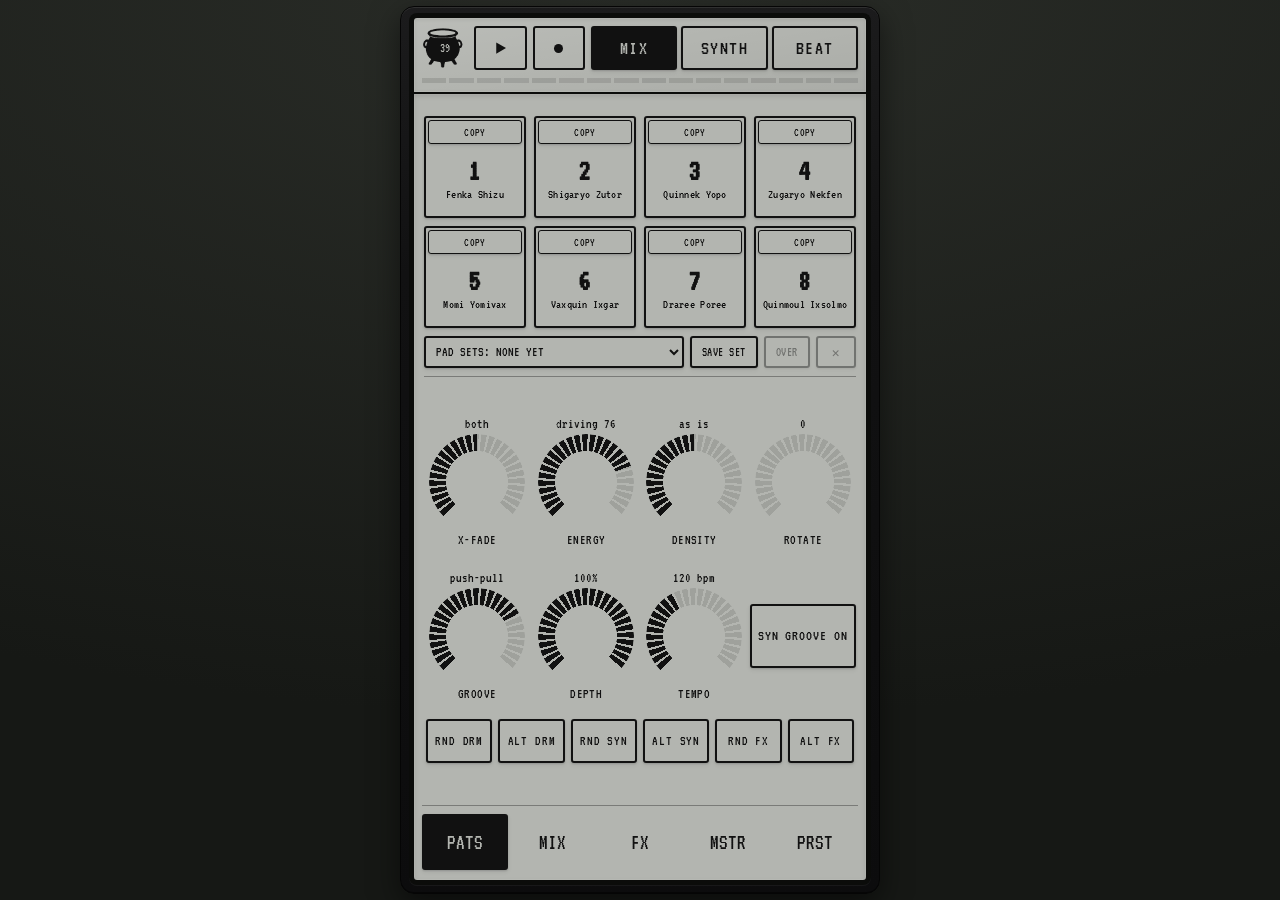
==== commit e98ba6ae: "Synth: black pixels on a blue LCD Co-Authored-By: Claude Opus 5.5 <noreply@anthropic.com> Claude-Ses" ====
--- a/index.html
+++ b/index.html
@@ -632,22 +632,22 @@
 /* play: one sign, a triangle while stopped and a square while playing (no light beside it) */
 .m .m-trans .m-play::after { display: none; }
 .m .m-trans .m-play svg { width: 18px; height: 18px; }
-/* ==== synth inverted: blue pixels on a pale blue-white LCD, the top LCD too ==== */
+/* ==== synth: black pixels on a blue LCD, the top LCD too ==== */
 .m[data-mode="synth"] {
-  --panel: #e3e9ff; --ink: #2238e6; --muted: rgba(34, 56, 230, .7);
-  --tint: rgba(34, 56, 230, .07); --tint-2: rgba(34, 56, 230, .13); --ghost: rgba(34, 56, 230, .12); --led: #2238e6;
-  --rule: 1px solid rgba(34, 56, 230, .35); }
+  --panel: #5a78ff; --ink: #0a0c1c; --muted: rgba(10, 12, 28, .7);
+  --tint: rgba(10, 12, 28, .07); --tint-2: rgba(10, 12, 28, .13); --ghost: rgba(10, 12, 28, .12); --led: #0a0c1c;
+  --rule: 1px solid rgba(10, 12, 28, .35); }
 .m[data-mode="synth"] .m-screen {
-  background-image: linear-gradient(170deg, rgba(255, 255, 255, .35), rgba(255, 255, 255, 0) 40%, rgba(0, 0, 0, .04)),
+  background-image: linear-gradient(170deg, rgba(255, 255, 255, .18), rgba(255, 255, 255, 0) 40%, rgba(0, 0, 0, .05)),
     repeating-linear-gradient(0deg, rgba(0, 0, 0, .02) 0 1px, transparent 1px 3px), repeating-linear-gradient(90deg, rgba(0, 0, 0, .02) 0 1px, transparent 1px 3px); }
 .m[data-mode="synth"] .m-screen::after { background: none; }
 .m[data-mode="synth"], .m[data-mode="synth"] button, .m[data-mode="synth"] .m-title, .m[data-mode="synth"] .m-flab, .m[data-mode="synth"] .m-vf output {
-  text-shadow: calc(.8px * var(--d)) calc(.9px * var(--d)) calc(.3px * var(--d)) rgba(10, 20, 120, calc(.06 + .02 * var(--d))); }
+  text-shadow: calc(.8px * var(--d)) calc(.9px * var(--d)) calc(.3px * var(--d)) rgba(0, 4, 40, calc(.06 + .02 * var(--d))); }
 </style>
 
 <main class="m" id="m">
   <header class="m-top">
-    <button class="m-title" id="m-mode" type="button"><i class="m-cauldron" aria-hidden="true"></i><span class="m-sr">elixir-<span id="m-modename">mix</span></span><small class="m-ver">38</small></button>
+    <button class="m-title" id="m-mode" type="button"><i class="m-cauldron" aria-hidden="true"></i><span class="m-sr">elixir-<span id="m-modename">mix</span></span><small class="m-ver">39</small></button>
     <b class="m-sr" id="m-pagename" aria-live="polite">perform</b>
     <div class="m-trans">
       <button class="m-play" id="m-play" type="button" aria-pressed="false" aria-label="play"><svg viewBox="0 0 24 24" aria-hidden="true"><path class="i-play" d="M7 4.5v15l13-7.5z"/><rect class="i-stop" x="5.5" y="5.5" width="13" height="13" rx="2"/></svg></button>
@@ -815,7 +815,7 @@
         <button class="m-btn" id="m-pexport" type="button">export</button>
         <button class="m-btn m-install" id="m-install" type="button" hidden>install app</button>
       </div>
-      <footer class="m-foot">Erica Synths LXR-02 drum 1 port, GPL-3.0, unofficial<br><a href="https://github.com/johnnyhawk02/elixir-synth">Source</a> · v38, 31 Oct, 15:26</footer>
+      <footer class="m-foot">Erica Synths LXR-02 drum 1 port, GPL-3.0, unofficial<br><a href="https://github.com/johnnyhawk02/elixir-synth">Source</a> · v39, 31 Oct, 16:29</footer>
     </section>
   </div>
   </div>
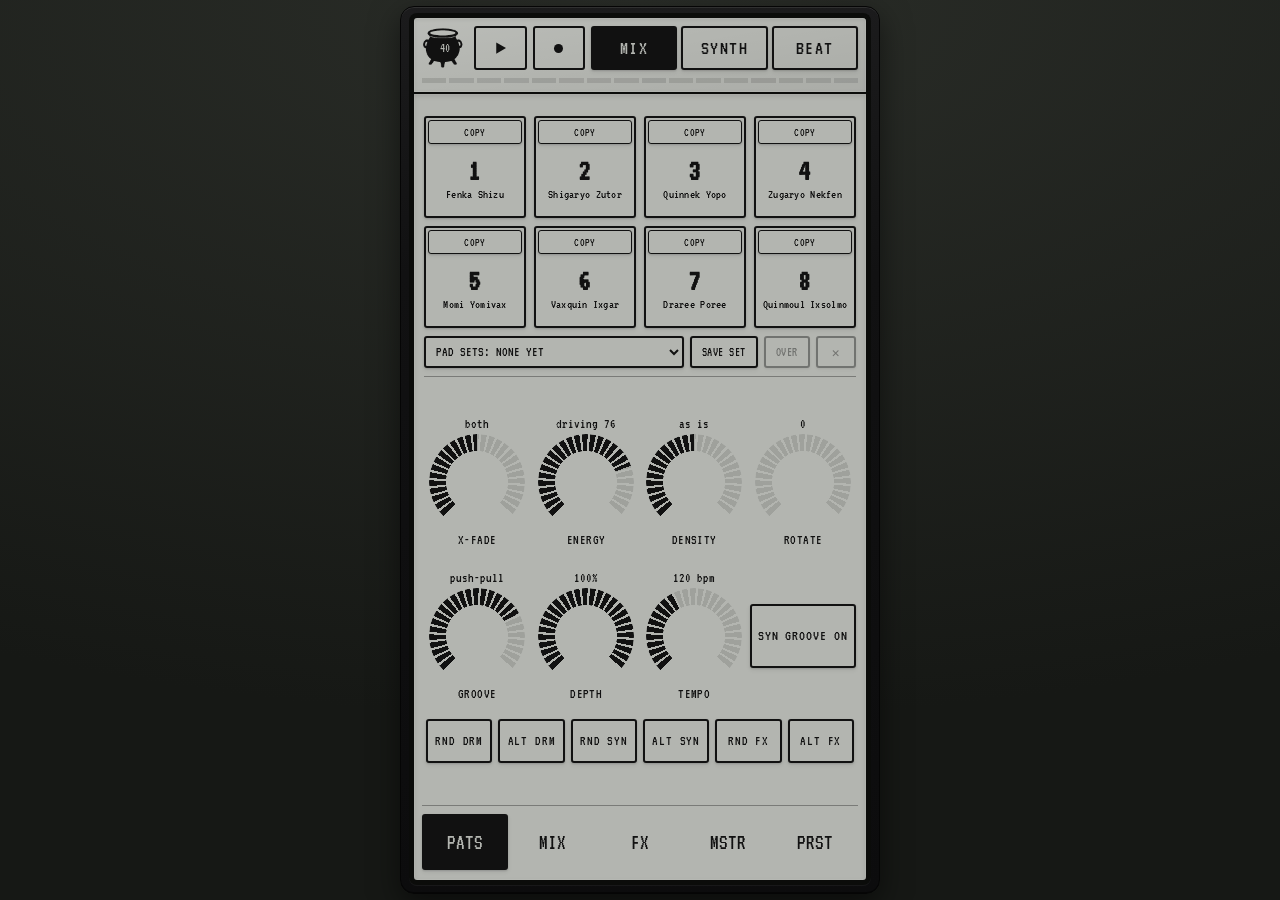
==== commit 0e0ae5da: "Synth: a lighter blue LCD Co-Authored-By: Claude Opus 5.5 <noreply@anthropic.com> Claude-Session: ht" ====
--- a/index.html
+++ b/index.html
@@ -634,7 +634,7 @@
 .m .m-trans .m-play svg { width: 18px; height: 18px; }
 /* ==== synth: black pixels on a blue LCD, the top LCD too ==== */
 .m[data-mode="synth"] {
-  --panel: #5a78ff; --ink: #0a0c1c; --muted: rgba(10, 12, 28, .7);
+  --panel: #8ea3ff; --ink: #0a0c1c; --muted: rgba(10, 12, 28, .7);
   --tint: rgba(10, 12, 28, .07); --tint-2: rgba(10, 12, 28, .13); --ghost: rgba(10, 12, 28, .12); --led: #0a0c1c;
   --rule: 1px solid rgba(10, 12, 28, .35); }
 .m[data-mode="synth"] .m-screen {
@@ -647,7 +647,7 @@
 
 <main class="m" id="m">
   <header class="m-top">
-    <button class="m-title" id="m-mode" type="button"><i class="m-cauldron" aria-hidden="true"></i><span class="m-sr">elixir-<span id="m-modename">mix</span></span><small class="m-ver">39</small></button>
+    <button class="m-title" id="m-mode" type="button"><i class="m-cauldron" aria-hidden="true"></i><span class="m-sr">elixir-<span id="m-modename">mix</span></span><small class="m-ver">40</small></button>
     <b class="m-sr" id="m-pagename" aria-live="polite">perform</b>
     <div class="m-trans">
       <button class="m-play" id="m-play" type="button" aria-pressed="false" aria-label="play"><svg viewBox="0 0 24 24" aria-hidden="true"><path class="i-play" d="M7 4.5v15l13-7.5z"/><rect class="i-stop" x="5.5" y="5.5" width="13" height="13" rx="2"/></svg></button>
@@ -815,7 +815,7 @@
         <button class="m-btn" id="m-pexport" type="button">export</button>
         <button class="m-btn m-install" id="m-install" type="button" hidden>install app</button>
       </div>
-      <footer class="m-foot">Erica Synths LXR-02 drum 1 port, GPL-3.0, unofficial<br><a href="https://github.com/johnnyhawk02/elixir-synth">Source</a> · v39, 31 Oct, 16:29</footer>
+      <footer class="m-foot">Erica Synths LXR-02 drum 1 port, GPL-3.0, unofficial<br><a href="https://github.com/johnnyhawk02/elixir-synth">Source</a> · v40, 31 Oct, 16:35</footer>
     </section>
   </div>
   </div>
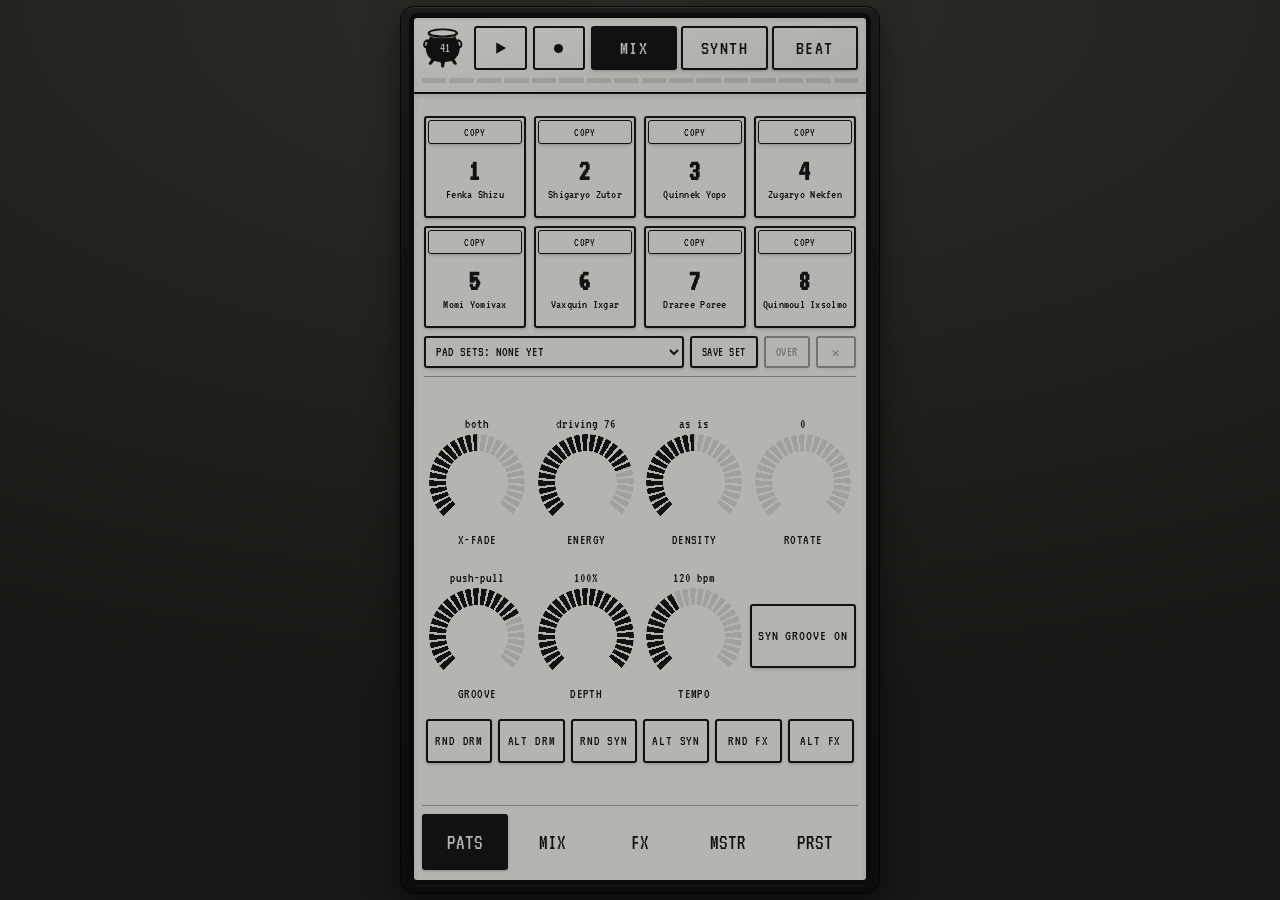
==== commit c6c90032: "Synth: a grimier, greyer blue LCD with faded patches Co-Authored-By: Claude Opus 5.5 <noreply@anthro" ====
--- a/index.html
+++ b/index.html
@@ -634,20 +634,24 @@
 .m .m-trans .m-play svg { width: 18px; height: 18px; }
 /* ==== synth: black pixels on a blue LCD, the top LCD too ==== */
 .m[data-mode="synth"] {
-  --panel: #8ea3ff; --ink: #0a0c1c; --muted: rgba(10, 12, 28, .7);
+  --panel: #8e9bd2; --ink: #0a0c1c; --muted: rgba(10, 12, 28, .7);
   --tint: rgba(10, 12, 28, .07); --tint-2: rgba(10, 12, 28, .13); --ghost: rgba(10, 12, 28, .12); --led: #0a0c1c;
   --rule: 1px solid rgba(10, 12, 28, .35); }
 .m[data-mode="synth"] .m-screen {
   background-image: linear-gradient(170deg, rgba(255, 255, 255, .18), rgba(255, 255, 255, 0) 40%, rgba(0, 0, 0, .05)),
     repeating-linear-gradient(0deg, rgba(0, 0, 0, .02) 0 1px, transparent 1px 3px), repeating-linear-gradient(90deg, rgba(0, 0, 0, .02) 0 1px, transparent 1px 3px); }
-.m[data-mode="synth"] .m-screen::after { background: none; }
+.m[data-mode="synth"] .m-screen::after {
+  background: radial-gradient(34% 17% at 76% 24%, rgba(110, 112, 120, .22), rgba(110, 112, 120, 0) 100%),
+    radial-gradient(22% 12% at 16% 66%, rgba(110, 112, 120, .2), rgba(110, 112, 120, 0) 100%),
+    radial-gradient(14% 9% at 58% 83%, rgba(110, 112, 120, .16), rgba(110, 112, 120, 0) 100%),
+    linear-gradient(90deg, rgba(110, 112, 120, 0) 88%, rgba(110, 112, 120, .14) 97%, rgba(110, 112, 120, .06)); }
 .m[data-mode="synth"], .m[data-mode="synth"] button, .m[data-mode="synth"] .m-title, .m[data-mode="synth"] .m-flab, .m[data-mode="synth"] .m-vf output {
   text-shadow: calc(.8px * var(--d)) calc(.9px * var(--d)) calc(.3px * var(--d)) rgba(0, 4, 40, calc(.06 + .02 * var(--d))); }
 </style>
 
 <main class="m" id="m">
   <header class="m-top">
-    <button class="m-title" id="m-mode" type="button"><i class="m-cauldron" aria-hidden="true"></i><span class="m-sr">elixir-<span id="m-modename">mix</span></span><small class="m-ver">40</small></button>
+    <button class="m-title" id="m-mode" type="button"><i class="m-cauldron" aria-hidden="true"></i><span class="m-sr">elixir-<span id="m-modename">mix</span></span><small class="m-ver">41</small></button>
     <b class="m-sr" id="m-pagename" aria-live="polite">perform</b>
     <div class="m-trans">
       <button class="m-play" id="m-play" type="button" aria-pressed="false" aria-label="play"><svg viewBox="0 0 24 24" aria-hidden="true"><path class="i-play" d="M7 4.5v15l13-7.5z"/><rect class="i-stop" x="5.5" y="5.5" width="13" height="13" rx="2"/></svg></button>
@@ -815,7 +819,7 @@
         <button class="m-btn" id="m-pexport" type="button">export</button>
         <button class="m-btn m-install" id="m-install" type="button" hidden>install app</button>
       </div>
-      <footer class="m-foot">Erica Synths LXR-02 drum 1 port, GPL-3.0, unofficial<br><a href="https://github.com/johnnyhawk02/elixir-synth">Source</a> · v40, 31 Oct, 16:35</footer>
+      <footer class="m-foot">Erica Synths LXR-02 drum 1 port, GPL-3.0, unofficial<br><a href="https://github.com/johnnyhawk02/elixir-synth">Source</a> · v41, 31 Oct, 19:43</footer>
     </section>
   </div>
   </div>
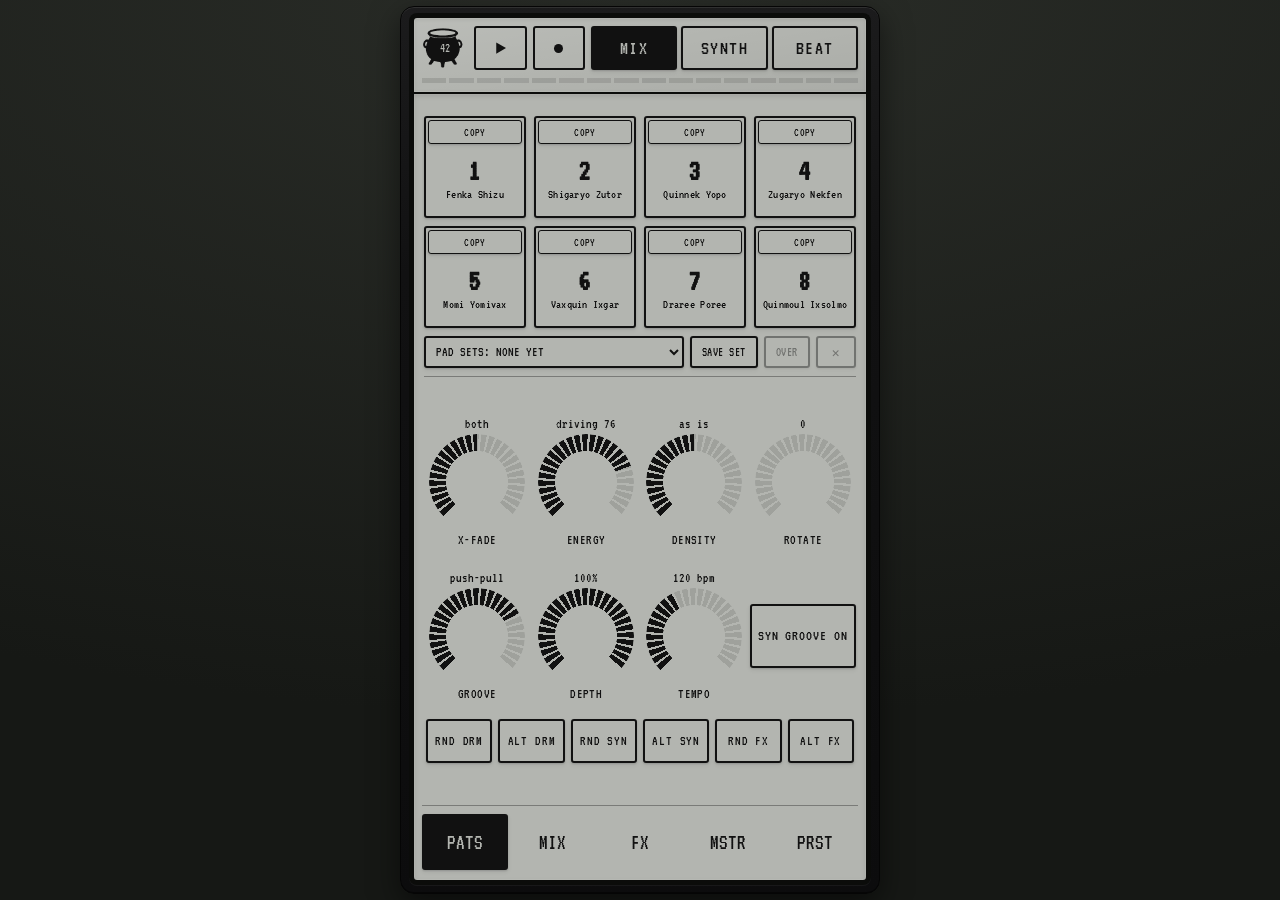
==== commit 3b29d66a: "Keys z, x and c go to mix, synth and beat Co-Authored-By: Claude Opus 5.5 <noreply@anthropic.com> Cl" ====
--- a/index.html
+++ b/index.html
@@ -651,7 +651,7 @@
 
 <main class="m" id="m">
   <header class="m-top">
-    <button class="m-title" id="m-mode" type="button"><i class="m-cauldron" aria-hidden="true"></i><span class="m-sr">elixir-<span id="m-modename">mix</span></span><small class="m-ver">41</small></button>
+    <button class="m-title" id="m-mode" type="button"><i class="m-cauldron" aria-hidden="true"></i><span class="m-sr">elixir-<span id="m-modename">mix</span></span><small class="m-ver">42</small></button>
     <b class="m-sr" id="m-pagename" aria-live="polite">perform</b>
     <div class="m-trans">
       <button class="m-play" id="m-play" type="button" aria-pressed="false" aria-label="play"><svg viewBox="0 0 24 24" aria-hidden="true"><path class="i-play" d="M7 4.5v15l13-7.5z"/><rect class="i-stop" x="5.5" y="5.5" width="13" height="13" rx="2"/></svg></button>
@@ -819,7 +819,7 @@
         <button class="m-btn" id="m-pexport" type="button">export</button>
         <button class="m-btn m-install" id="m-install" type="button" hidden>install app</button>
       </div>
-      <footer class="m-foot">Erica Synths LXR-02 drum 1 port, GPL-3.0, unofficial<br><a href="https://github.com/johnnyhawk02/elixir-synth">Source</a> · v41, 31 Oct, 19:43</footer>
+      <footer class="m-foot">Erica Synths LXR-02 drum 1 port, GPL-3.0, unofficial<br><a href="https://github.com/johnnyhawk02/elixir-synth">Source</a> · v42, 1 Nov, 00:32</footer>
     </section>
   </div>
   </div>
@@ -5215,6 +5215,12 @@
   e.preventDefault();
   if (!e.repeat) $('m-play').click();
 }, true);
+// z, x and c go to mix, synth and beat (not while typing, nor with a modifier held)
+addEventListener('keydown', (e) => {
+  const m = { KeyZ: 'mix', KeyX: 'synth', KeyC: 'beat' }[e.code];
+  if (!m || e.repeat || e.ctrlKey || e.metaKey || e.altKey || e.target.closest('input[type="text"], textarea, select')) return;
+  setMode(m); requestAnimationFrame(mDepth);
+});
 addEventListener('keyup', (e) => { if (e.code === 'Space' && !e.target.closest('input[type="text"], textarea, select')) e.preventDefault(); }, true);
 // the step light: sixteen segments, the one playing lit
 const mLedCells = Array.from({ length: 16 }, () => { const i = document.createElement('i'); $('m-led').append(i); return i; });
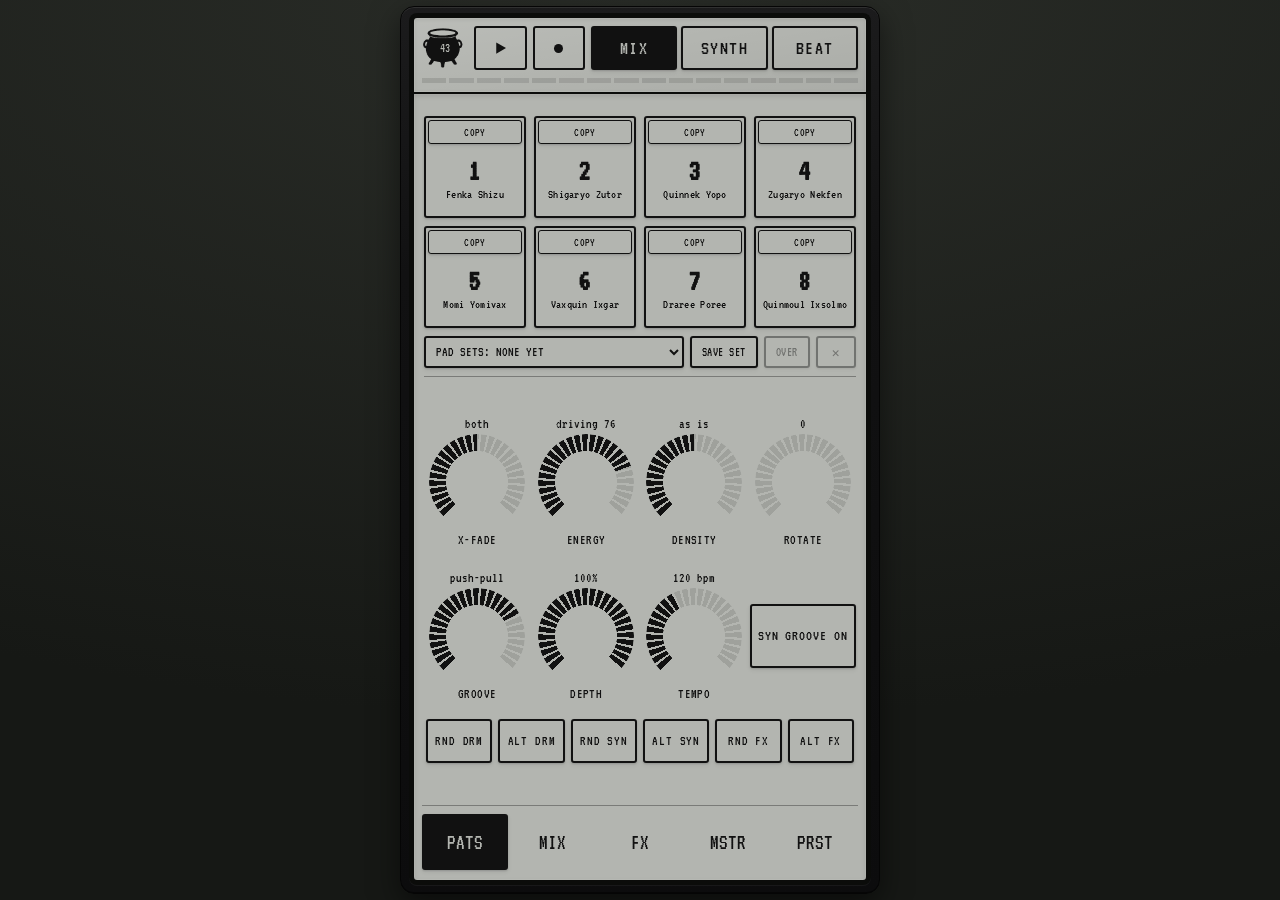
==== commit 5ae46d0f: "Echo and reverb sends only on the mix page Co-Authored-By: Claude Opus 5.5 <noreply@anthropic.com> C" ====
--- a/index.html
+++ b/index.html
@@ -343,7 +343,8 @@
 .m-fxhead .m-chk i { width: 22px; height: 22px; }
 /* five to a row everywhere small faders sit in rows, so the columns line up */
 .m-row { grid-template-columns: repeat(6, minmax(0, 1fr)); grid-template-rows: minmax(0, 1fr); gap: 4px; min-height: 0; }
-#m-echo, #m-comp, #m-verb { grid-template-columns: repeat(5, minmax(0, 1fr)); }
+#m-comp { grid-template-columns: repeat(5, minmax(0, 1fr)); }
+#m-echo, #m-verb { grid-template-columns: repeat(4, minmax(0, 1fr)); }
 #m-ring { grid-template-columns: repeat(5, minmax(0, 1fr)); }
 
 /* ---- mstr: the distortion, then the compressor, each a heading and a row ---- */
@@ -651,7 +652,7 @@
 
 <main class="m" id="m">
   <header class="m-top">
-    <button class="m-title" id="m-mode" type="button"><i class="m-cauldron" aria-hidden="true"></i><span class="m-sr">elixir-<span id="m-modename">mix</span></span><small class="m-ver">42</small></button>
+    <button class="m-title" id="m-mode" type="button"><i class="m-cauldron" aria-hidden="true"></i><span class="m-sr">elixir-<span id="m-modename">mix</span></span><small class="m-ver">43</small></button>
     <b class="m-sr" id="m-pagename" aria-live="polite">perform</b>
     <div class="m-trans">
       <button class="m-play" id="m-play" type="button" aria-pressed="false" aria-label="play"><svg viewBox="0 0 24 24" aria-hidden="true"><path class="i-play" d="M7 4.5v15l13-7.5z"/><rect class="i-stop" x="5.5" y="5.5" width="13" height="13" rx="2"/></svg></button>
@@ -819,7 +820,7 @@
         <button class="m-btn" id="m-pexport" type="button">export</button>
         <button class="m-btn m-install" id="m-install" type="button" hidden>install app</button>
       </div>
-      <footer class="m-foot">Erica Synths LXR-02 drum 1 port, GPL-3.0, unofficial<br><a href="https://github.com/johnnyhawk02/elixir-synth">Source</a> · v42, 1 Nov, 00:32</footer>
+      <footer class="m-foot">Erica Synths LXR-02 drum 1 port, GPL-3.0, unofficial<br><a href="https://github.com/johnnyhawk02/elixir-synth">Source</a> · v43, 1 Nov, 00:40</footer>
     </section>
   </div>
   </div>
@@ -5404,20 +5405,18 @@
   drawHooks.push(draw);
 }
 
-// ---- fx: the echo (ping pong, send, time on the musical lengths, tone, feedback, width) and the ring mod (send,
+// ---- fx: the echo (ping pong, time on the musical lengths, tone, feedback, width; the sends are on the mix page) and the ring mod (send,
 // carrier wave and frequency) ----
 const fxF = (box, label, o) => mFader($(box), label, { show: String, ...o });
 $('m-pp').addEventListener('change', () => setValue(PAR.FX_DELAY_TYPE, $('m-pp').checked ? 1 : 0));
 drawHooks.push(() => { $('m-pp').checked = values[PAR.FX_DELAY_TYPE] === 1; });
-fxF('m-echo', 'send', { min: 0, max: 100, get: () => fx.send, set: (v) => { fx.send = v; sendMix(); }, show: sendPct, dflt: 0 });
 fxF('m-echo', 'time', { min: 0, max: 1000, get: () => Math.round(delayPos * 1000), set: (v) => setDelay(v / 1000), show: showDelay, dflt: Math.round(posOf(3 / 16) * 1000) });
 fxF('m-echo', 'tone', { min: 0, max: 127, get: () => values[PAR.FX_P3], set: (v) => setValue(PAR.FX_P3, v), dflt: 90 });
 fxF('m-echo', 'feedback', { min: 0, max: 127, get: () => values[PAR.FX_P4], set: (v) => setValue(PAR.FX_P4, v), dflt: 50 });
 fxF('m-echo', 'width', { min: 0, max: 200, get: () => fx.width, set: (v) => { fx.width = v; sendMix(); }, show: (v) => v + '%', dflt: 100 });
-// the reverb: send, then the firmware's four: predelay (1 to 46 ms), decay (its feedback; at the top it holds), tone (a
+// the reverb (its sends are on the mix page): the firmware's four: predelay (1 to 46 ms), decay (its feedback; at the top it holds), tone (a
 // tilt: in the middle it's flat, down darkens and damps the tail, up thins it) and early (the early reflections' level)
 const preMs = (v) => Math.round(2031 * (0.02166 + v / 127 * 0.97784) / (LXR.REAL_FS / 1000)) + ' ms';
-fxF('m-verb', 'send', { min: 0, max: 100, get: () => fx.verb, set: (v) => { fx.verb = v; sendMix(); }, show: sendPct, dflt: 0 });
 [['predelay', 'vPre', preMs], ['decay', 'vDecay'], ['tone', 'vTone'], ['early', 'vEarly']].forEach(([l, k, show]) =>
   fxF('m-verb', l, { min: 0, max: 127, get: () => fx[k], set: (v) => { fx[k] = v; sendMix(); }, show: show || String, dflt: FX0[k] }));
 const RING_W = OSC_WAVE_NAMES.map((n) => n.toLowerCase());
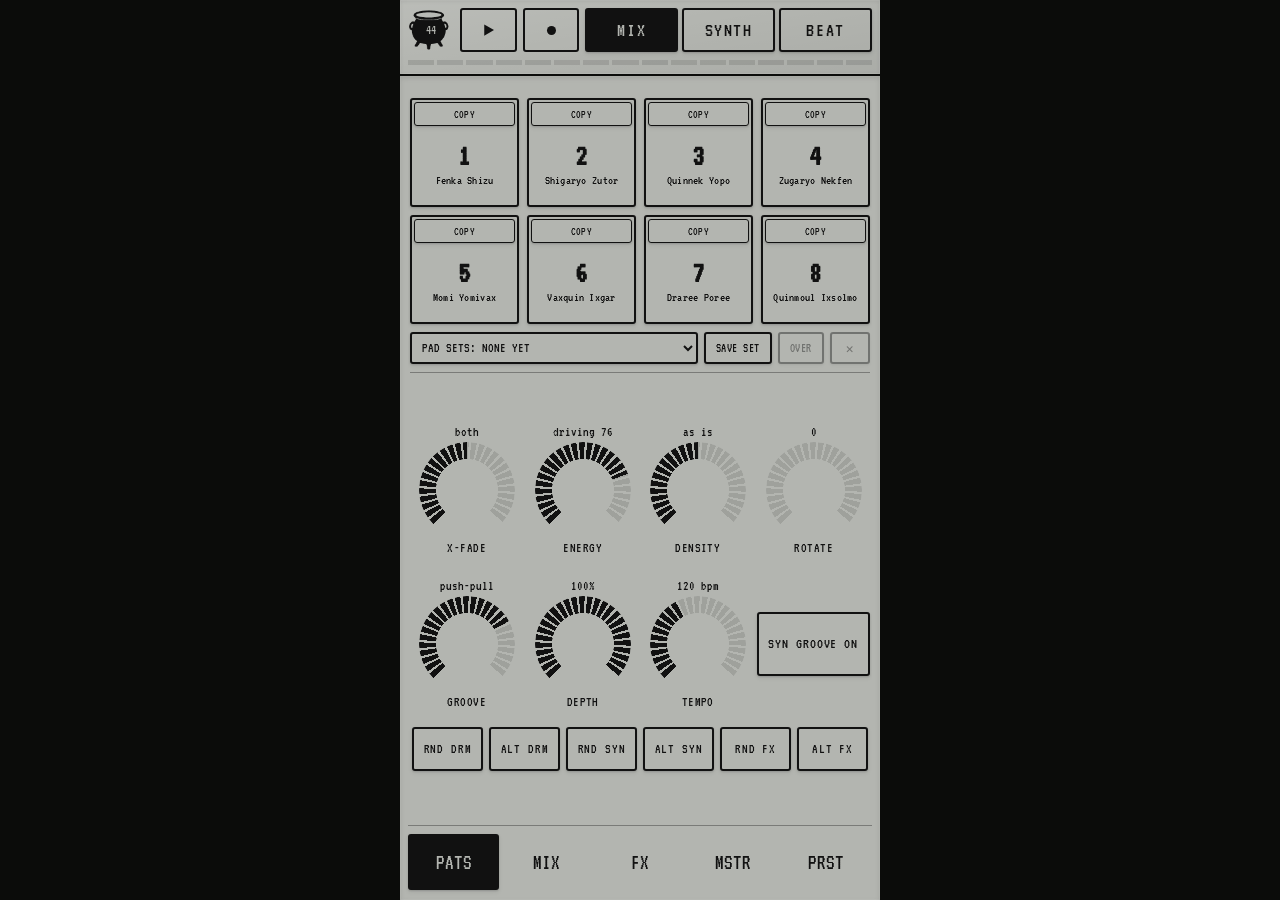
==== commit 43f53895: "No black case round the app: the screens fill the window Co-Authored-By: Claude Opus 5.5 <noreply@an" ====
--- a/index.html
+++ b/index.html
@@ -648,11 +648,16 @@
     linear-gradient(90deg, rgba(110, 112, 120, 0) 88%, rgba(110, 112, 120, .14) 97%, rgba(110, 112, 120, .06)); }
 .m[data-mode="synth"], .m[data-mode="synth"] button, .m[data-mode="synth"] .m-title, .m[data-mode="synth"] .m-flab, .m[data-mode="synth"] .m-vf output {
   text-shadow: calc(.8px * var(--d)) calc(.9px * var(--d)) calc(.3px * var(--d)) rgba(0, 4, 40, calc(.06 + .02 * var(--d))); }
+/* no case: the two screens fill the window edge to edge, joined by a thin line */
+body { padding: env(safe-area-inset-top, 0px) env(safe-area-inset-right, 0px) env(safe-area-inset-bottom, 0px) env(safe-area-inset-left, 0px); background: #0b0c0a; }
+.m { height: calc(100dvh - env(safe-area-inset-top, 0px) - env(safe-area-inset-bottom, 0px)); padding: 0; border: 0; border-radius: 0; background: none; box-shadow: none; }
+.m .m-top { border-width: 0 0 2px; border-radius: 0; }
+.m-screen { border: 0; border-radius: 0; }
 </style>
 
 <main class="m" id="m">
   <header class="m-top">
-    <button class="m-title" id="m-mode" type="button"><i class="m-cauldron" aria-hidden="true"></i><span class="m-sr">elixir-<span id="m-modename">mix</span></span><small class="m-ver">43</small></button>
+    <button class="m-title" id="m-mode" type="button"><i class="m-cauldron" aria-hidden="true"></i><span class="m-sr">elixir-<span id="m-modename">mix</span></span><small class="m-ver">44</small></button>
     <b class="m-sr" id="m-pagename" aria-live="polite">perform</b>
     <div class="m-trans">
       <button class="m-play" id="m-play" type="button" aria-pressed="false" aria-label="play"><svg viewBox="0 0 24 24" aria-hidden="true"><path class="i-play" d="M7 4.5v15l13-7.5z"/><rect class="i-stop" x="5.5" y="5.5" width="13" height="13" rx="2"/></svg></button>
@@ -820,7 +825,7 @@
         <button class="m-btn" id="m-pexport" type="button">export</button>
         <button class="m-btn m-install" id="m-install" type="button" hidden>install app</button>
       </div>
-      <footer class="m-foot">Erica Synths LXR-02 drum 1 port, GPL-3.0, unofficial<br><a href="https://github.com/johnnyhawk02/elixir-synth">Source</a> · v43, 1 Nov, 00:40</footer>
+      <footer class="m-foot">Erica Synths LXR-02 drum 1 port, GPL-3.0, unofficial<br><a href="https://github.com/johnnyhawk02/elixir-synth">Source</a> · v44, 1 Nov, 00:48</footer>
     </section>
   </div>
   </div>
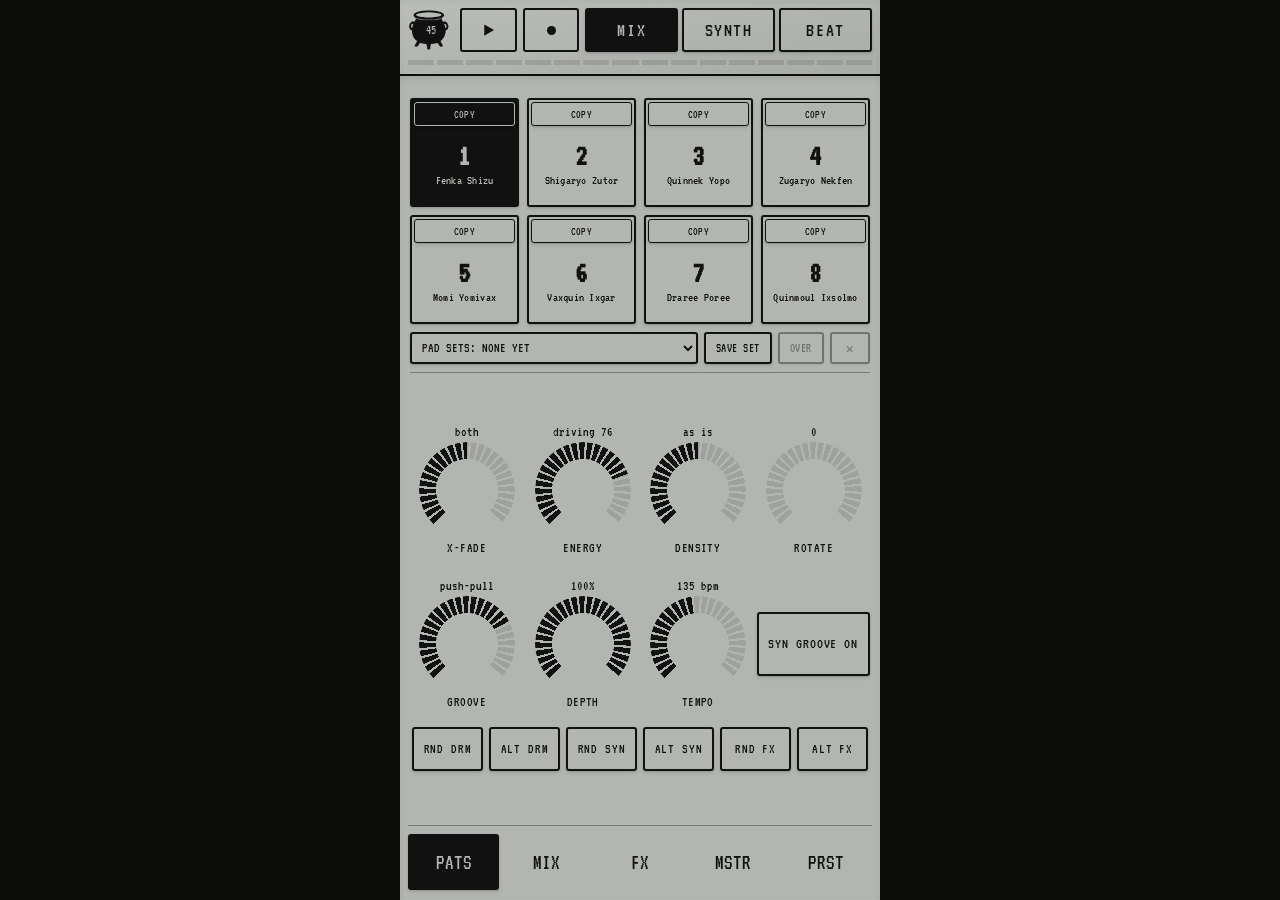
==== commit a34b9ad8: "Keys 1 to 8 play the pattern pads; the app starts on pad 1 Co-Authored-By: Claude Opus 5.5 <noreply@" ====
--- a/index.html
+++ b/index.html
@@ -657,7 +657,7 @@
 
 <main class="m" id="m">
   <header class="m-top">
-    <button class="m-title" id="m-mode" type="button"><i class="m-cauldron" aria-hidden="true"></i><span class="m-sr">elixir-<span id="m-modename">mix</span></span><small class="m-ver">44</small></button>
+    <button class="m-title" id="m-mode" type="button"><i class="m-cauldron" aria-hidden="true"></i><span class="m-sr">elixir-<span id="m-modename">mix</span></span><small class="m-ver">45</small></button>
     <b class="m-sr" id="m-pagename" aria-live="polite">perform</b>
     <div class="m-trans">
       <button class="m-play" id="m-play" type="button" aria-pressed="false" aria-label="play"><svg viewBox="0 0 24 24" aria-hidden="true"><path class="i-play" d="M7 4.5v15l13-7.5z"/><rect class="i-stop" x="5.5" y="5.5" width="13" height="13" rx="2"/></svg></button>
@@ -825,7 +825,7 @@
         <button class="m-btn" id="m-pexport" type="button">export</button>
         <button class="m-btn m-install" id="m-install" type="button" hidden>install app</button>
       </div>
-      <footer class="m-foot">Erica Synths LXR-02 drum 1 port, GPL-3.0, unofficial<br><a href="https://github.com/johnnyhawk02/elixir-synth">Source</a> · v44, 1 Nov, 00:48</footer>
+      <footer class="m-foot">Erica Synths LXR-02 drum 1 port, GPL-3.0, unofficial<br><a href="https://github.com/johnnyhawk02/elixir-synth">Source</a> · v45, 1 Nov, 00:55</footer>
     </section>
   </div>
   </div>
@@ -6583,6 +6583,12 @@
   $('m-pats').append(w); b.copyBtn = c; return b;
 });
 let patCopy = null;
+// keys 1 to 8 play pads 1 to 8, as a tap would (not while typing, nor with a modifier held)
+addEventListener('keydown', (e) => {
+  const m = /^Digit([1-8])$/.exec(e.code);
+  if (!m || e.repeat || e.ctrlKey || e.metaKey || e.altKey || e.target.closest('input[type="text"], textarea, select')) return;
+  const i = +m[1] - 1; patOn = i; pLoad(patPreset(i), true);
+});
 // the pad last pressed: the one lit while its preset plays, so two pads on the same preset don't both light
 let patOn = null;
 function patDraw() {
@@ -6690,6 +6696,8 @@
 modeHooks.push(patClose);
 { const d = pDraw; pDraw = function () { d(); patDraw(); }; }
 patDraw();
+// on start everything (synth, drums, tempo) is pad 1's preset, and pad 1 is lit
+{ const k = patPreset(0); useSnapshot(k); pCur = k; patOn = 0; pDraw(); }
 $('m-psave').addEventListener('click', () => {
   const k = { name: newName(), ...snapshot(), saved: true };
   presetList.push(k); storePresets(); pCur = k; pPending = null;
